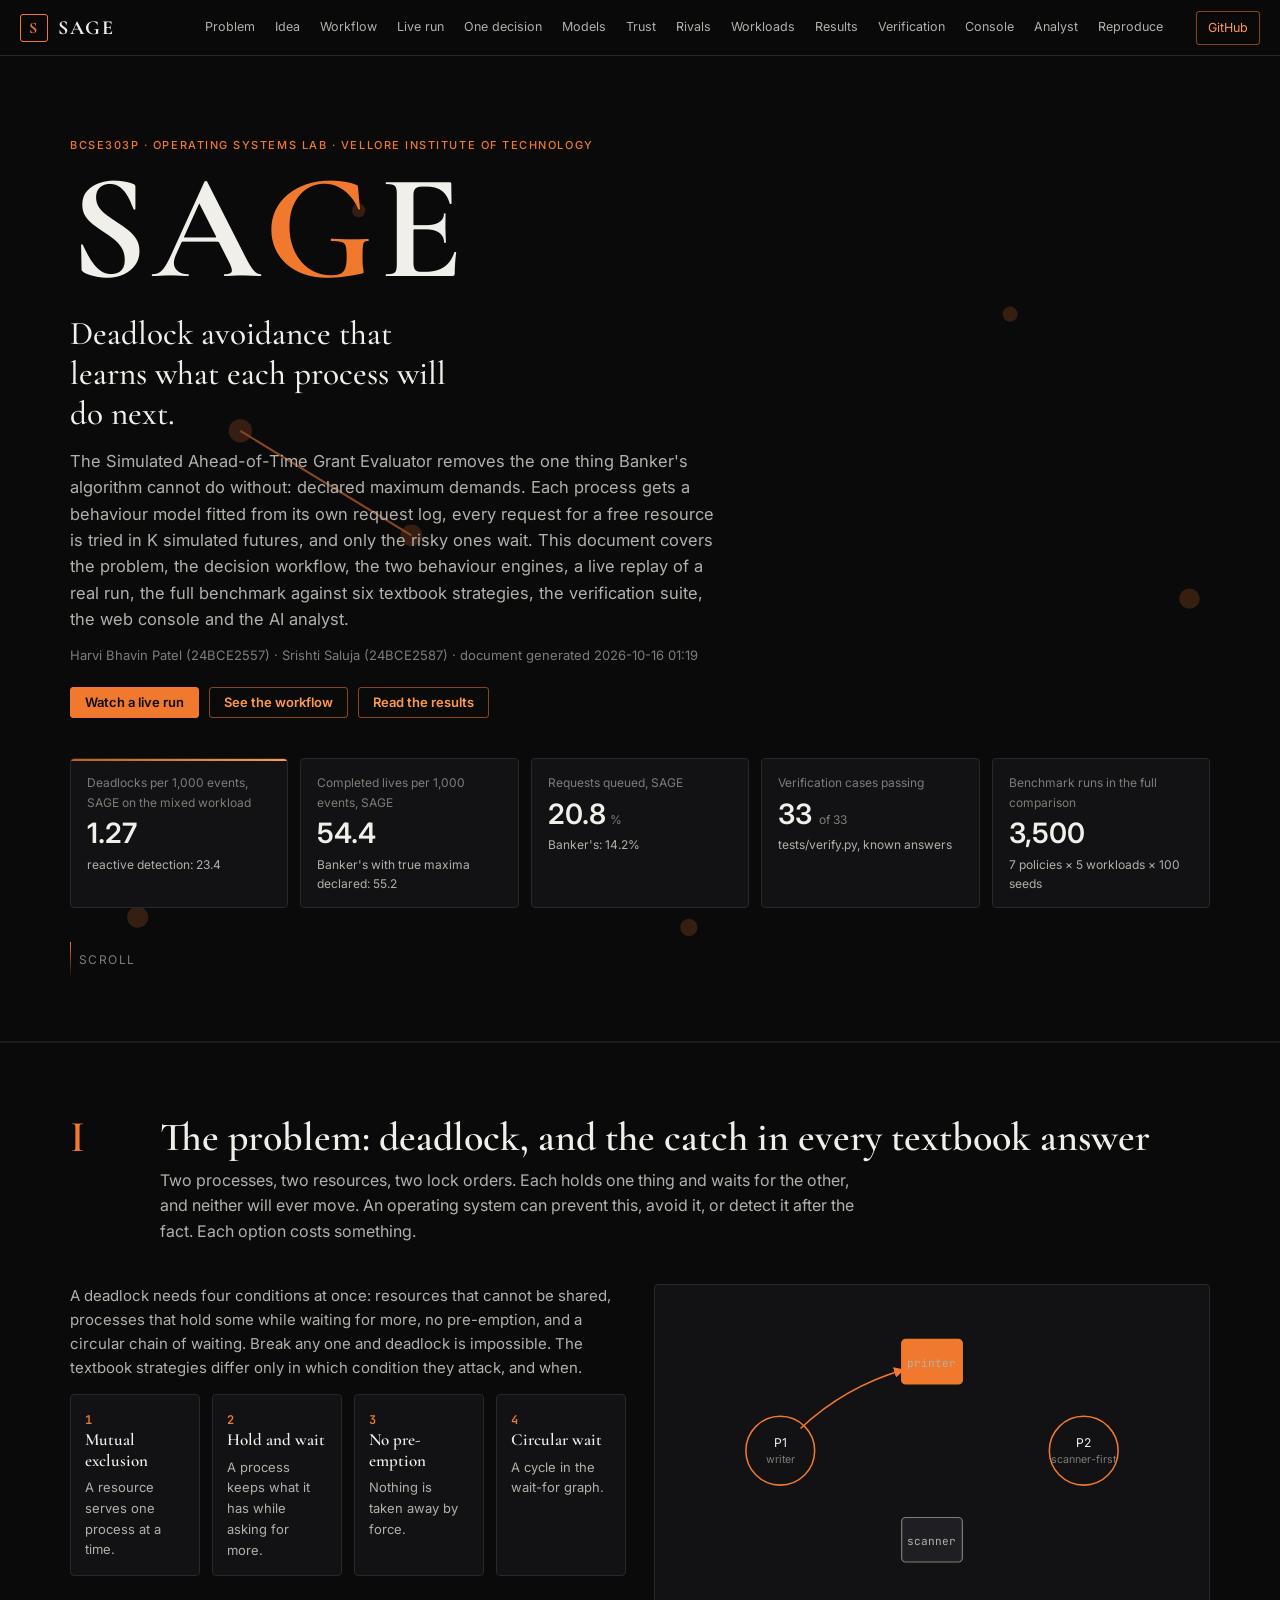
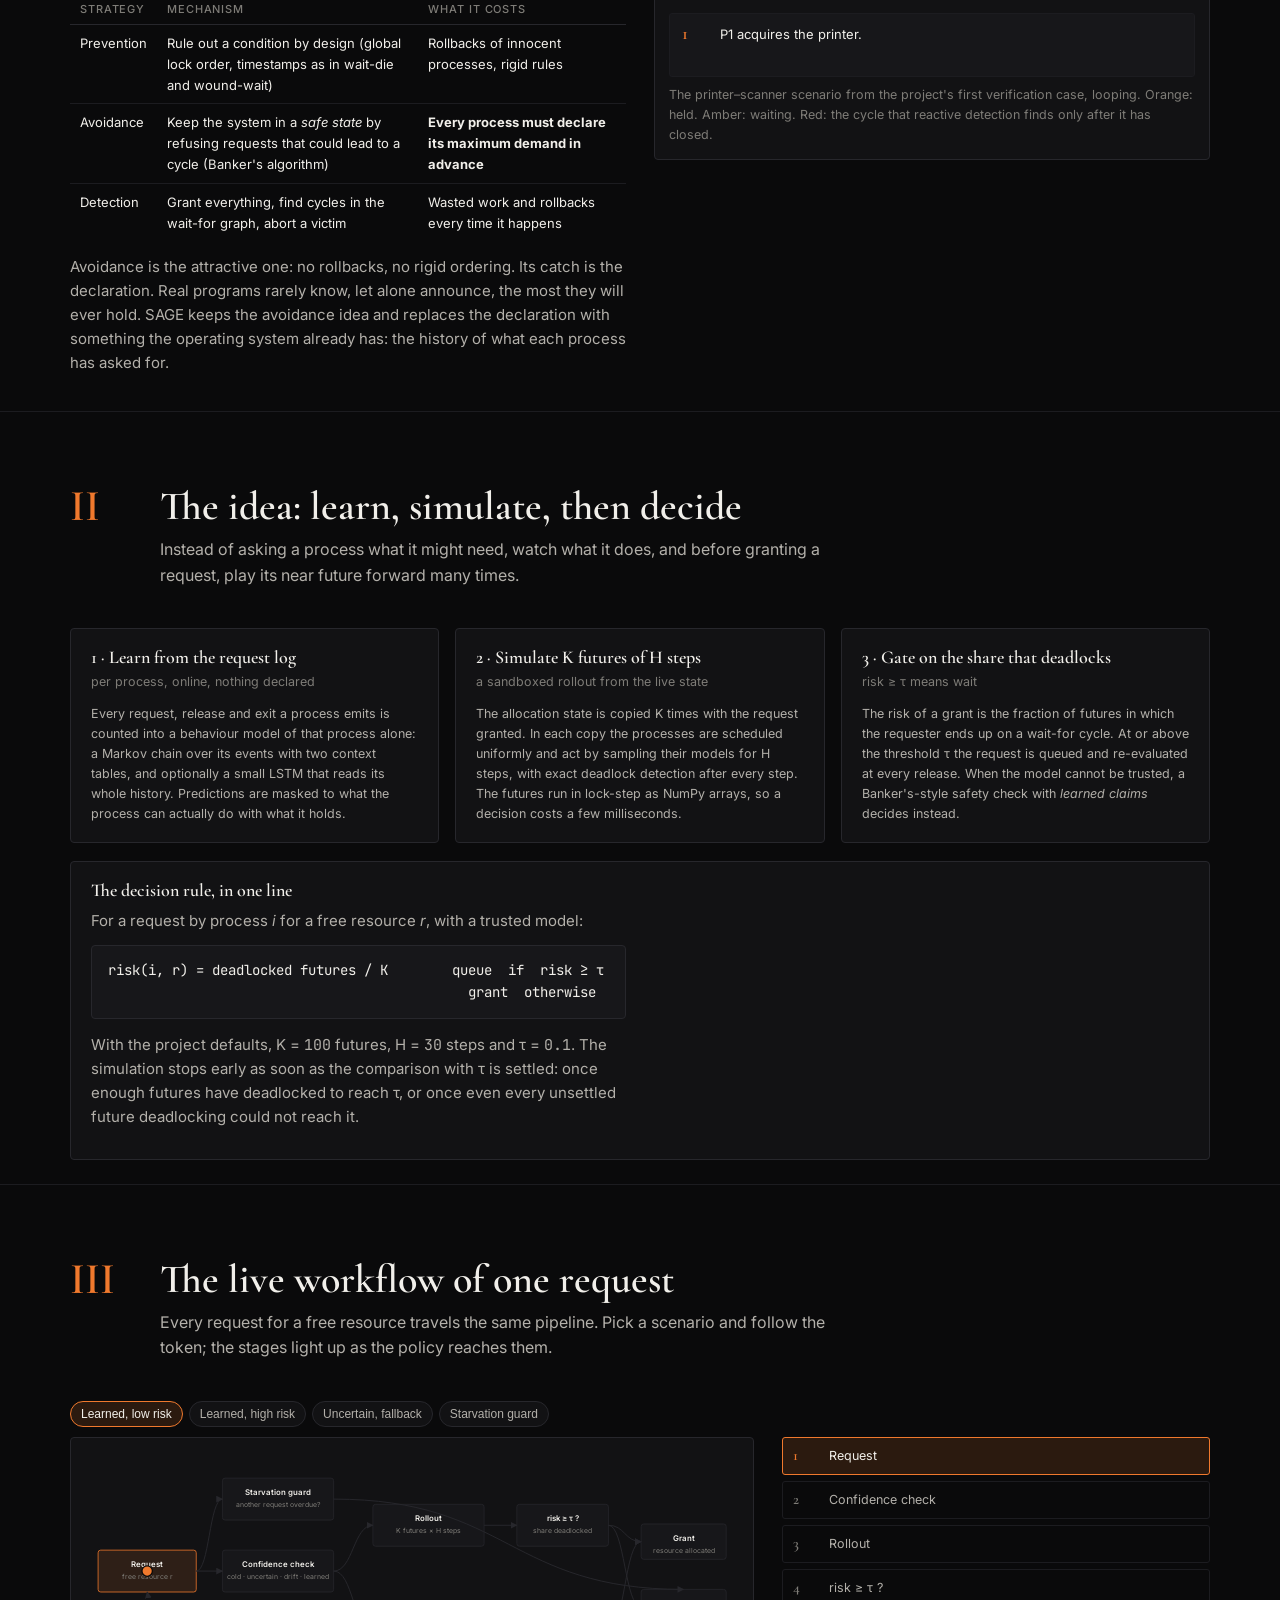
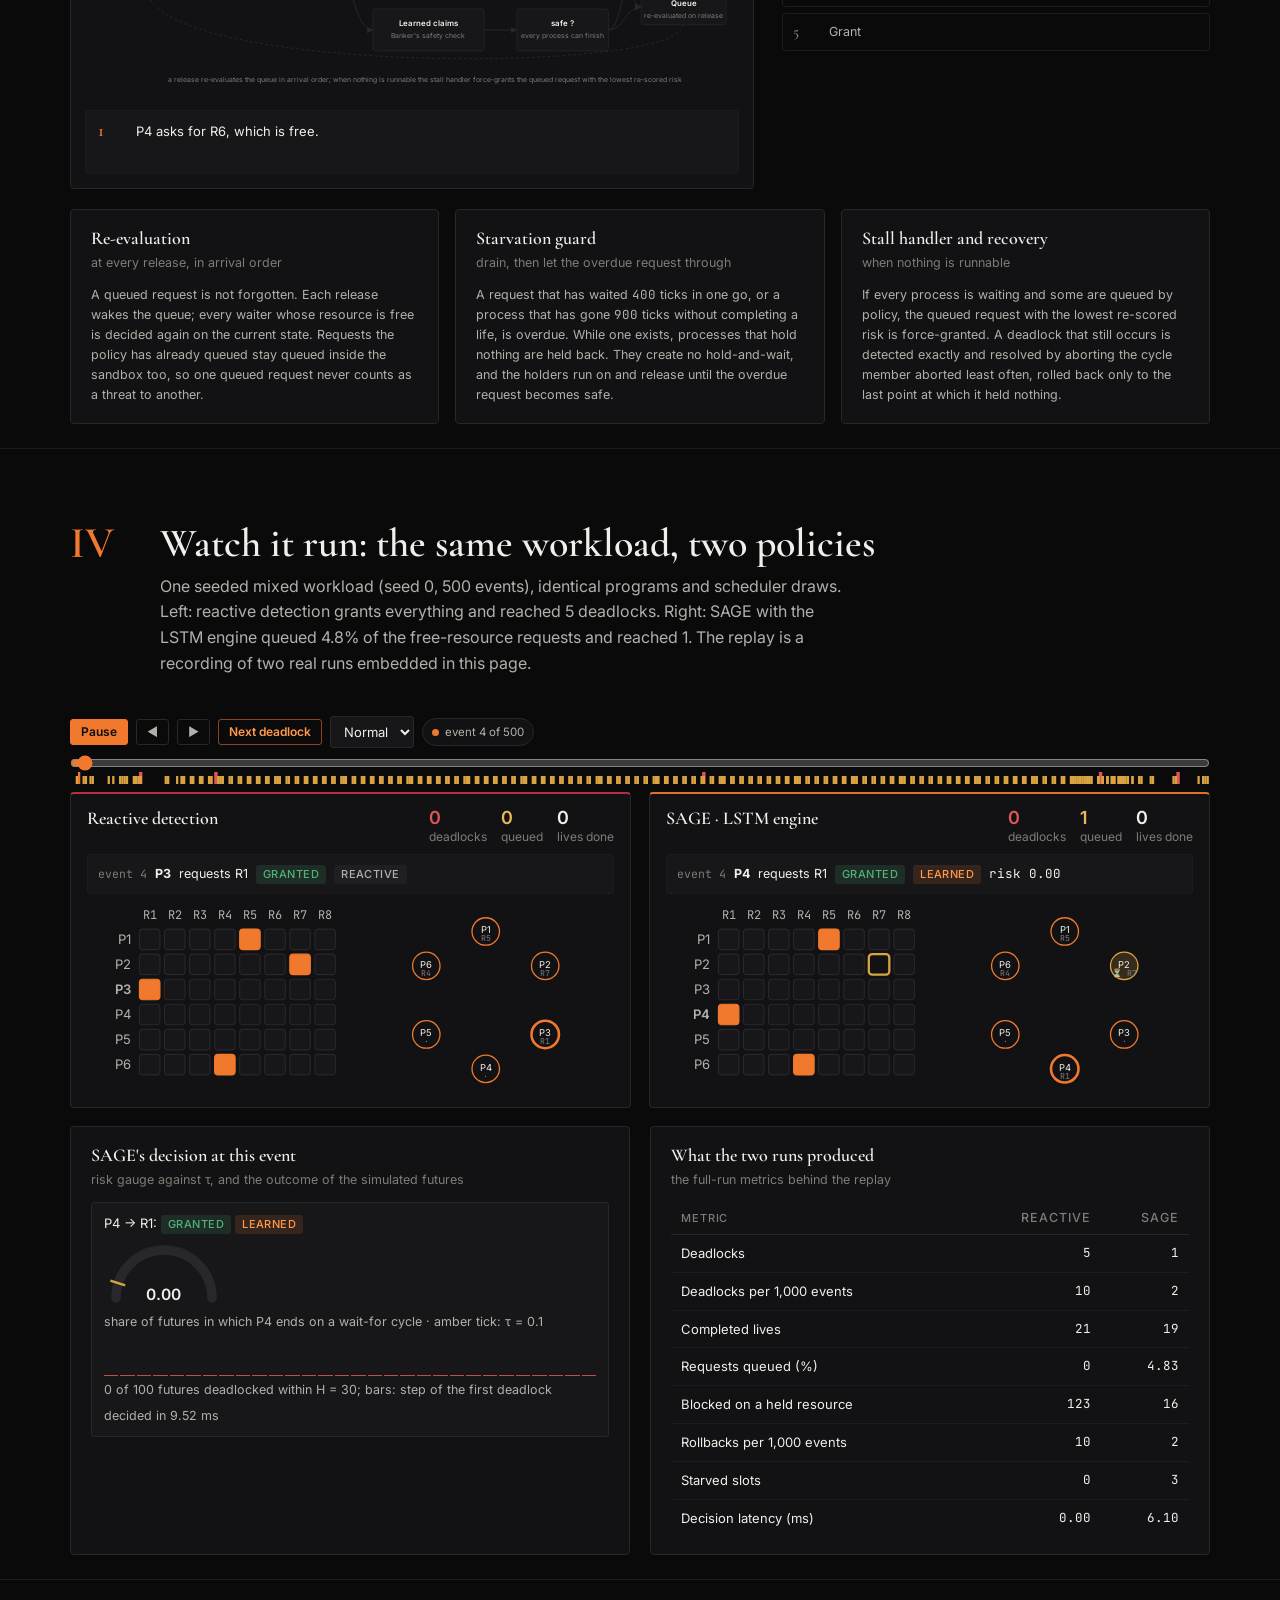
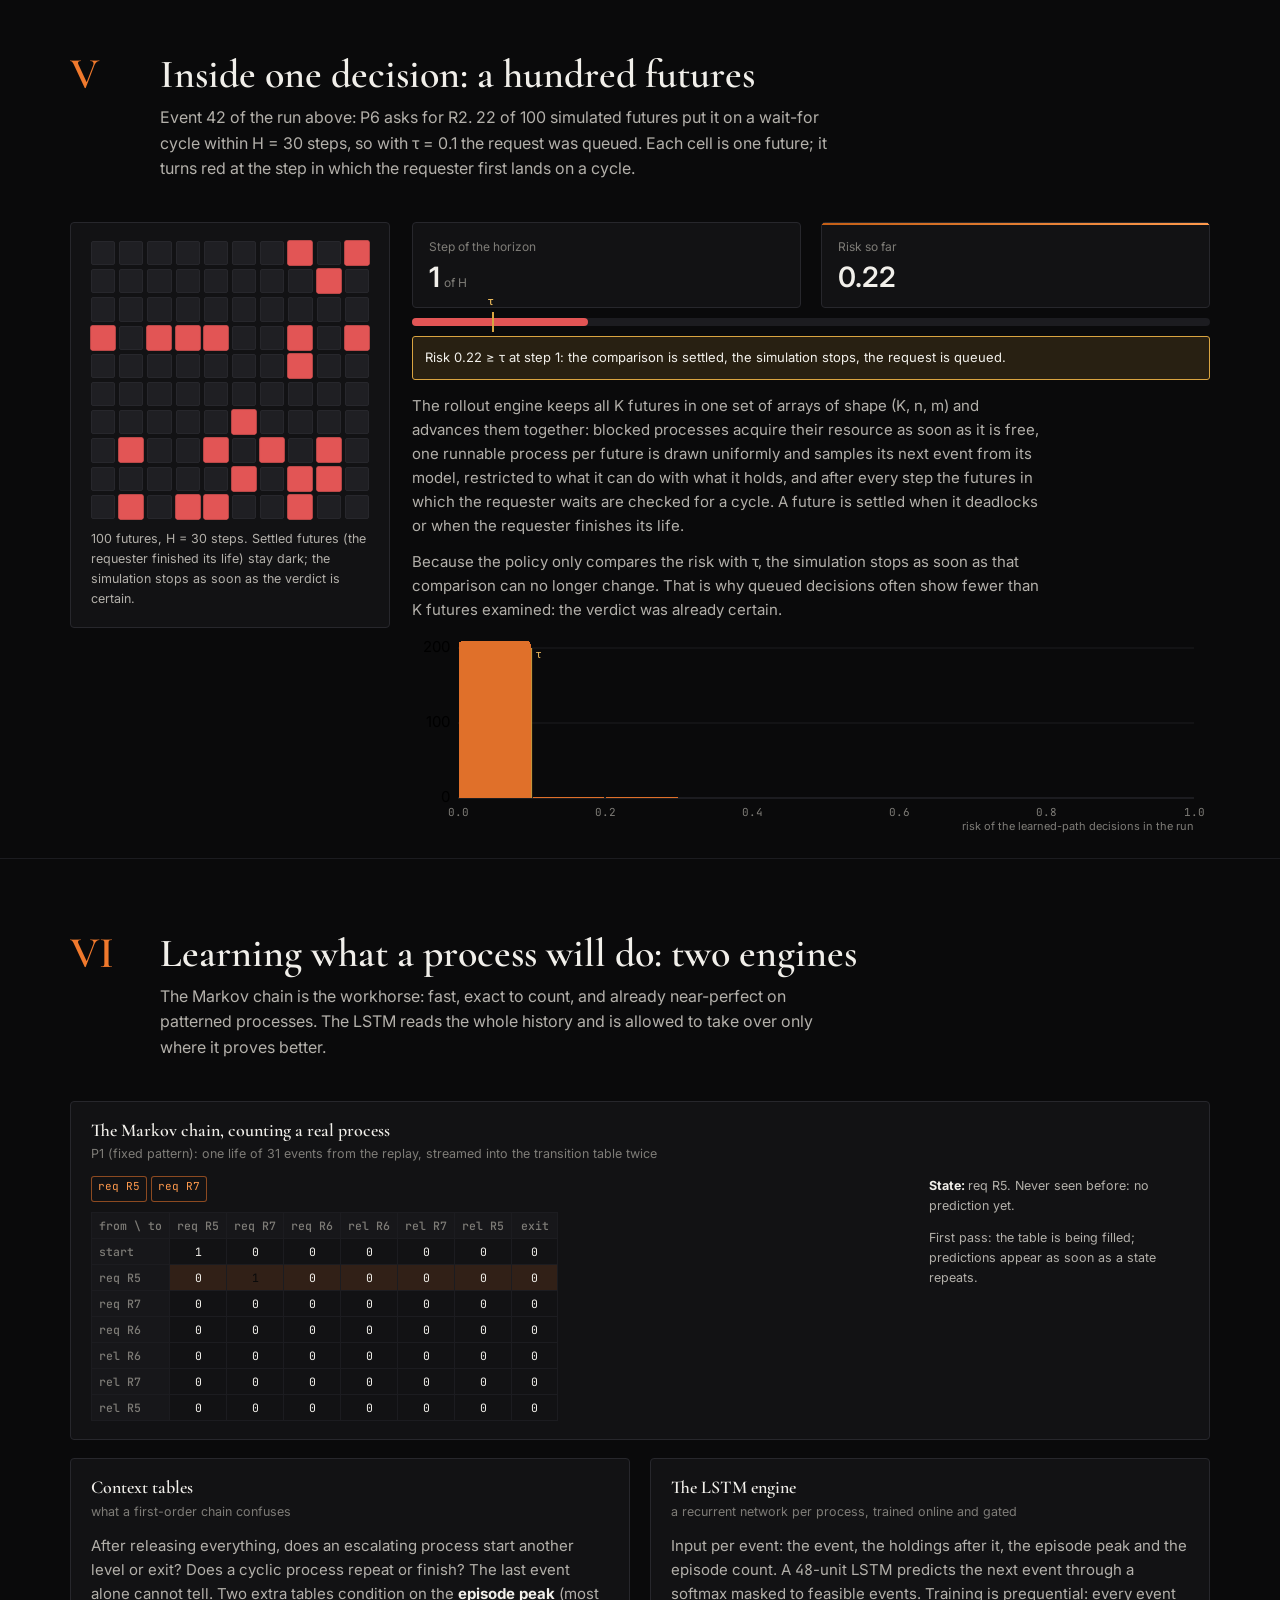
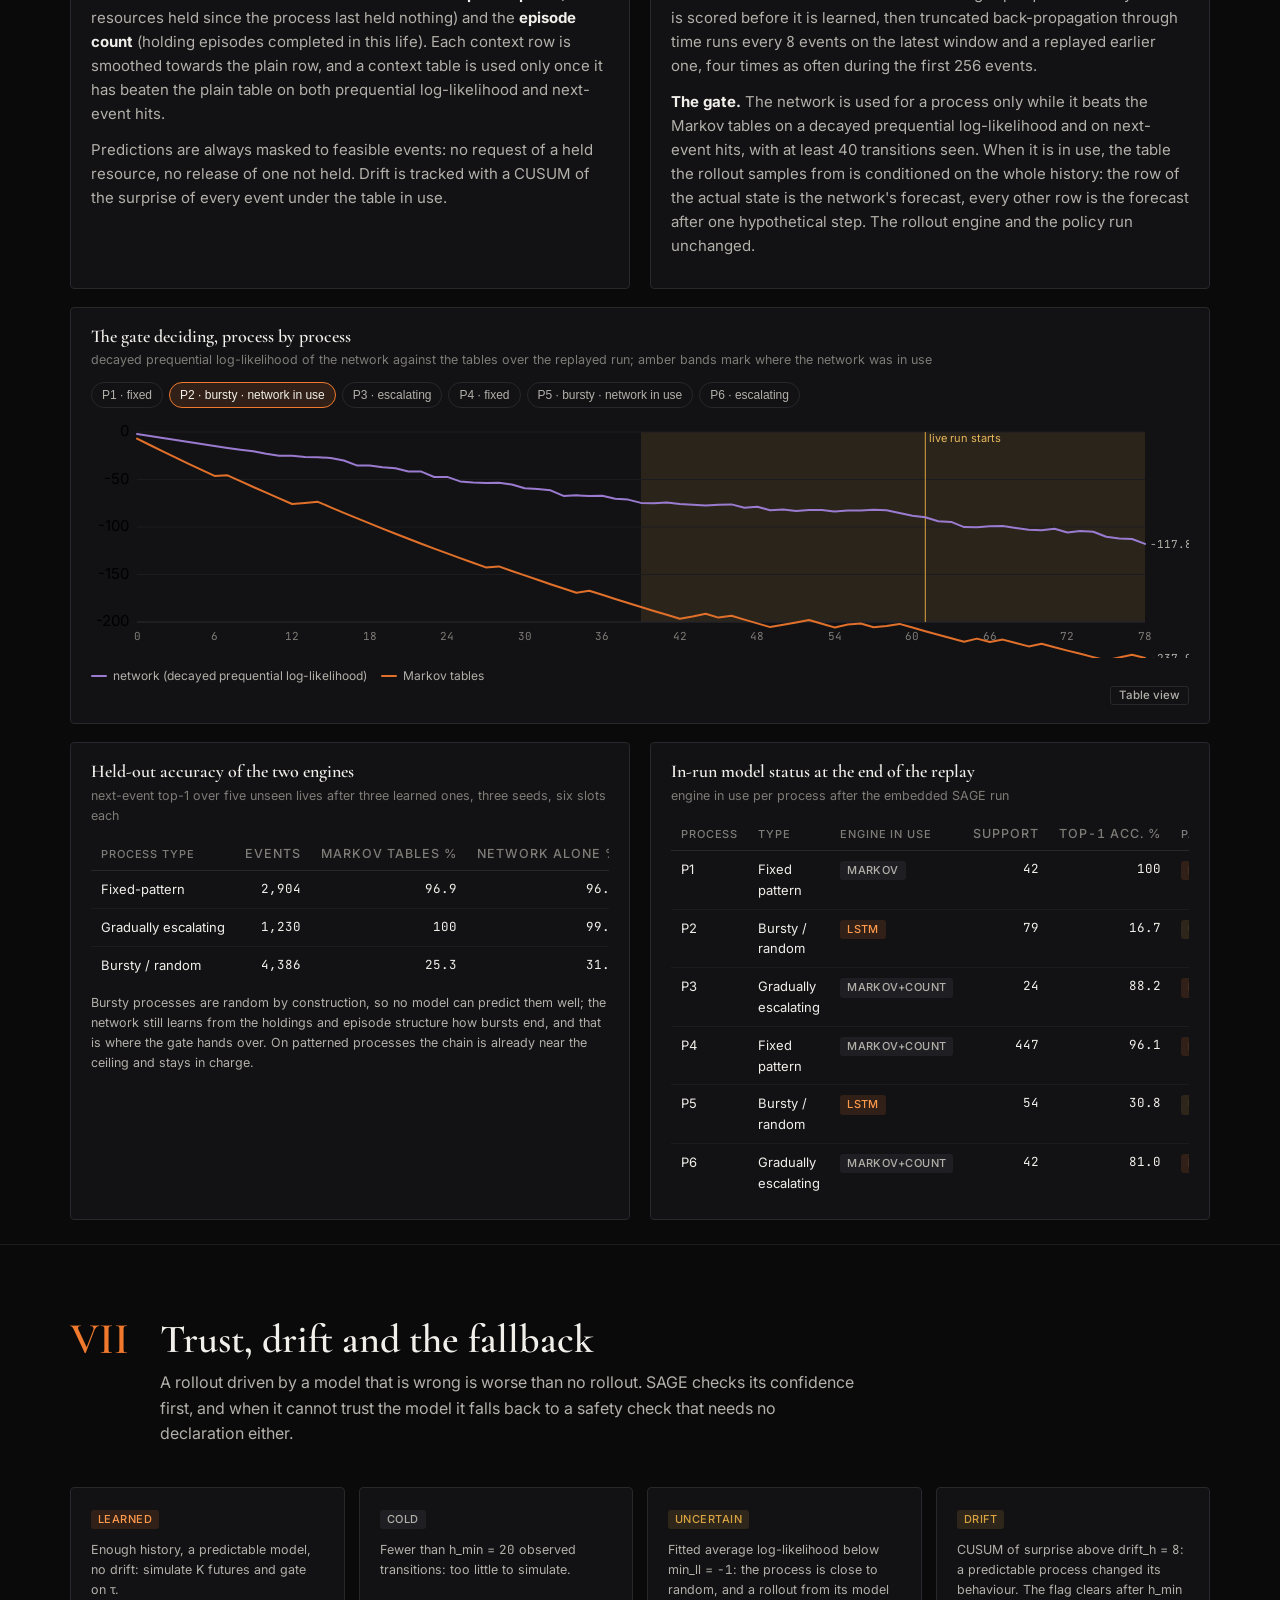
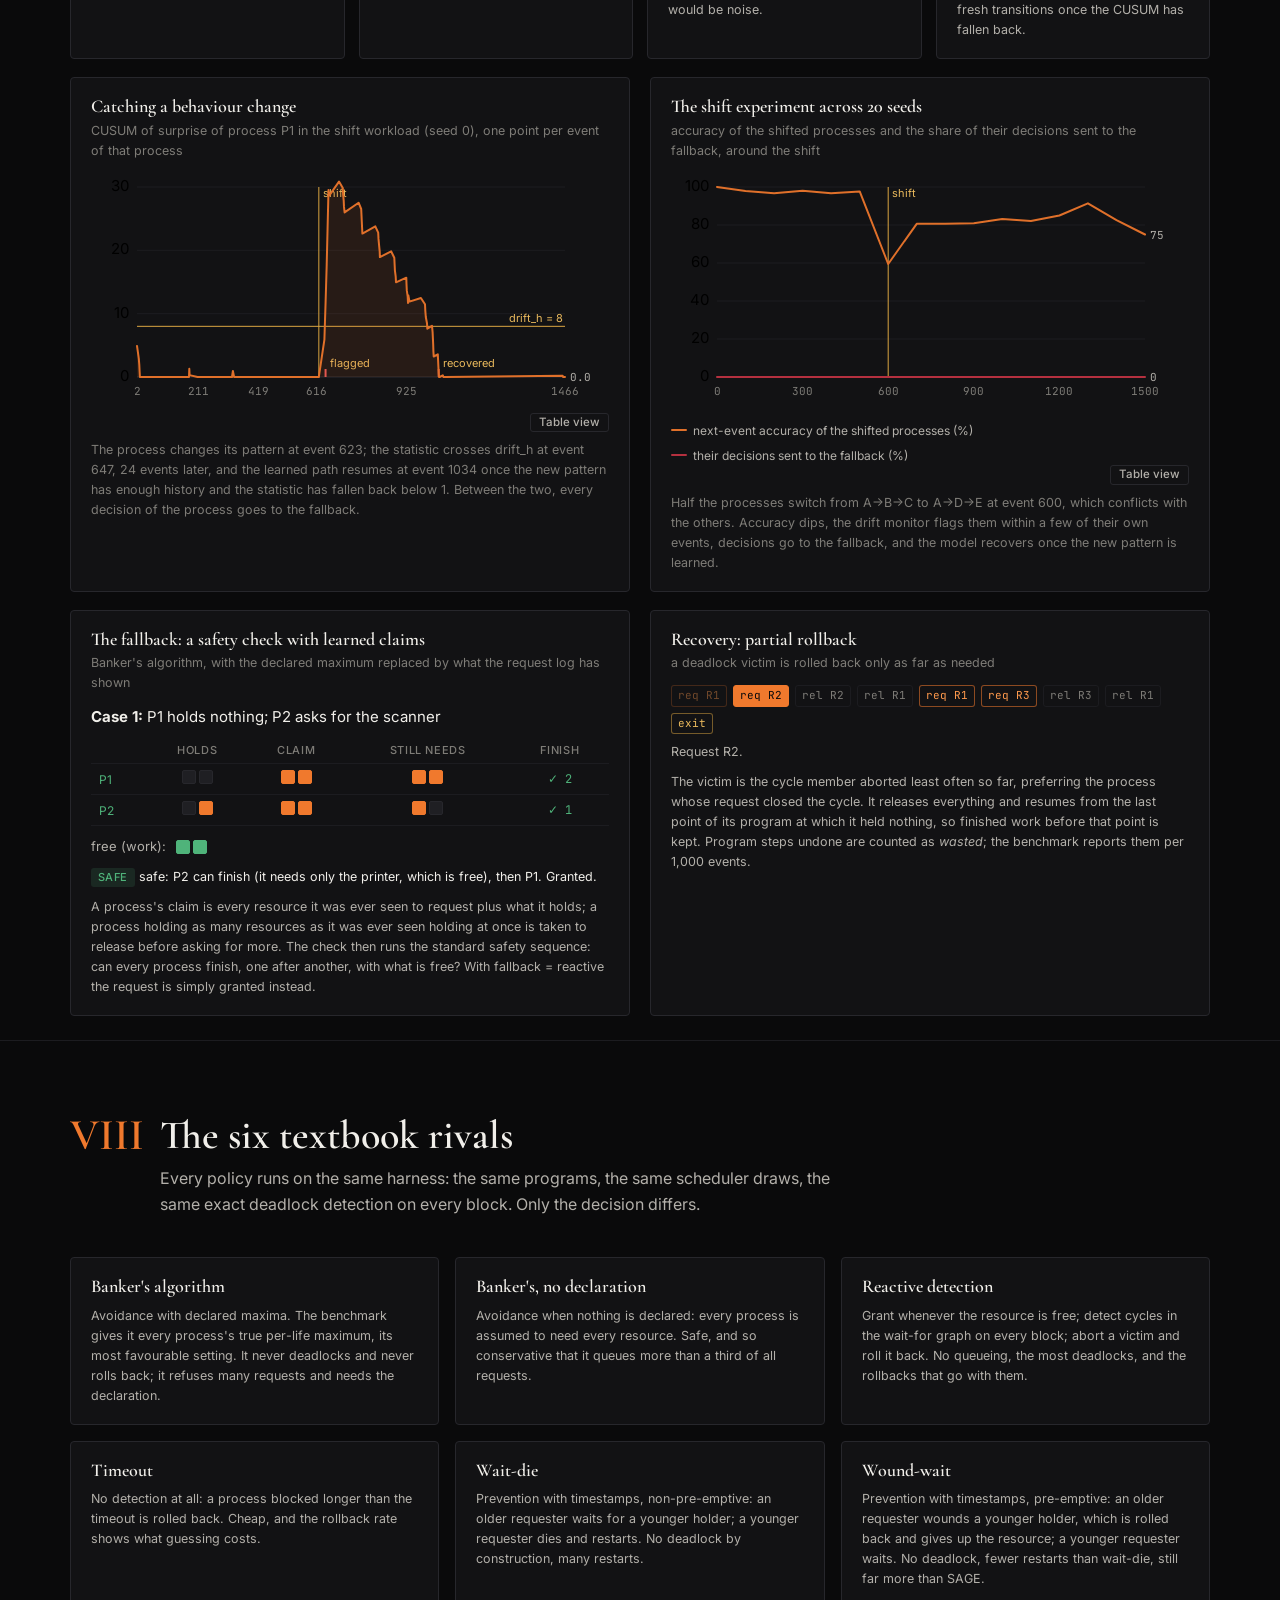
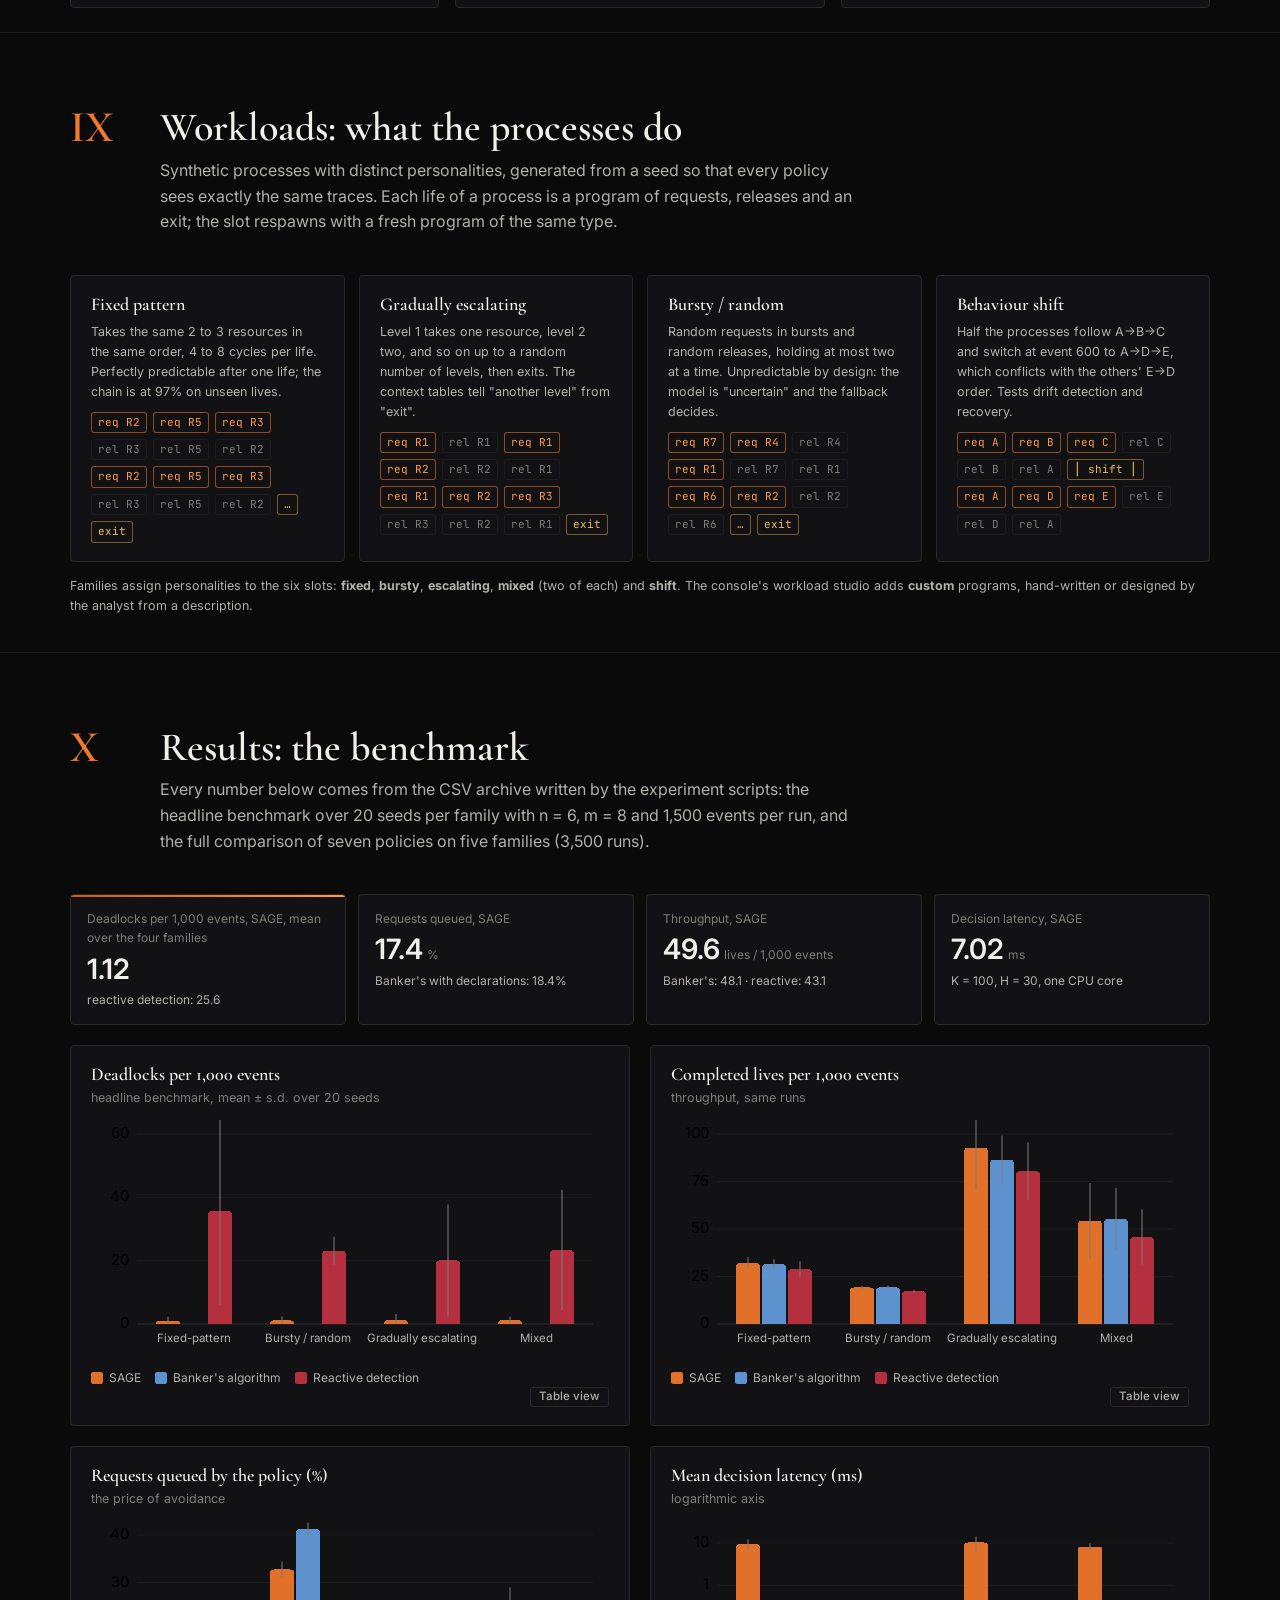
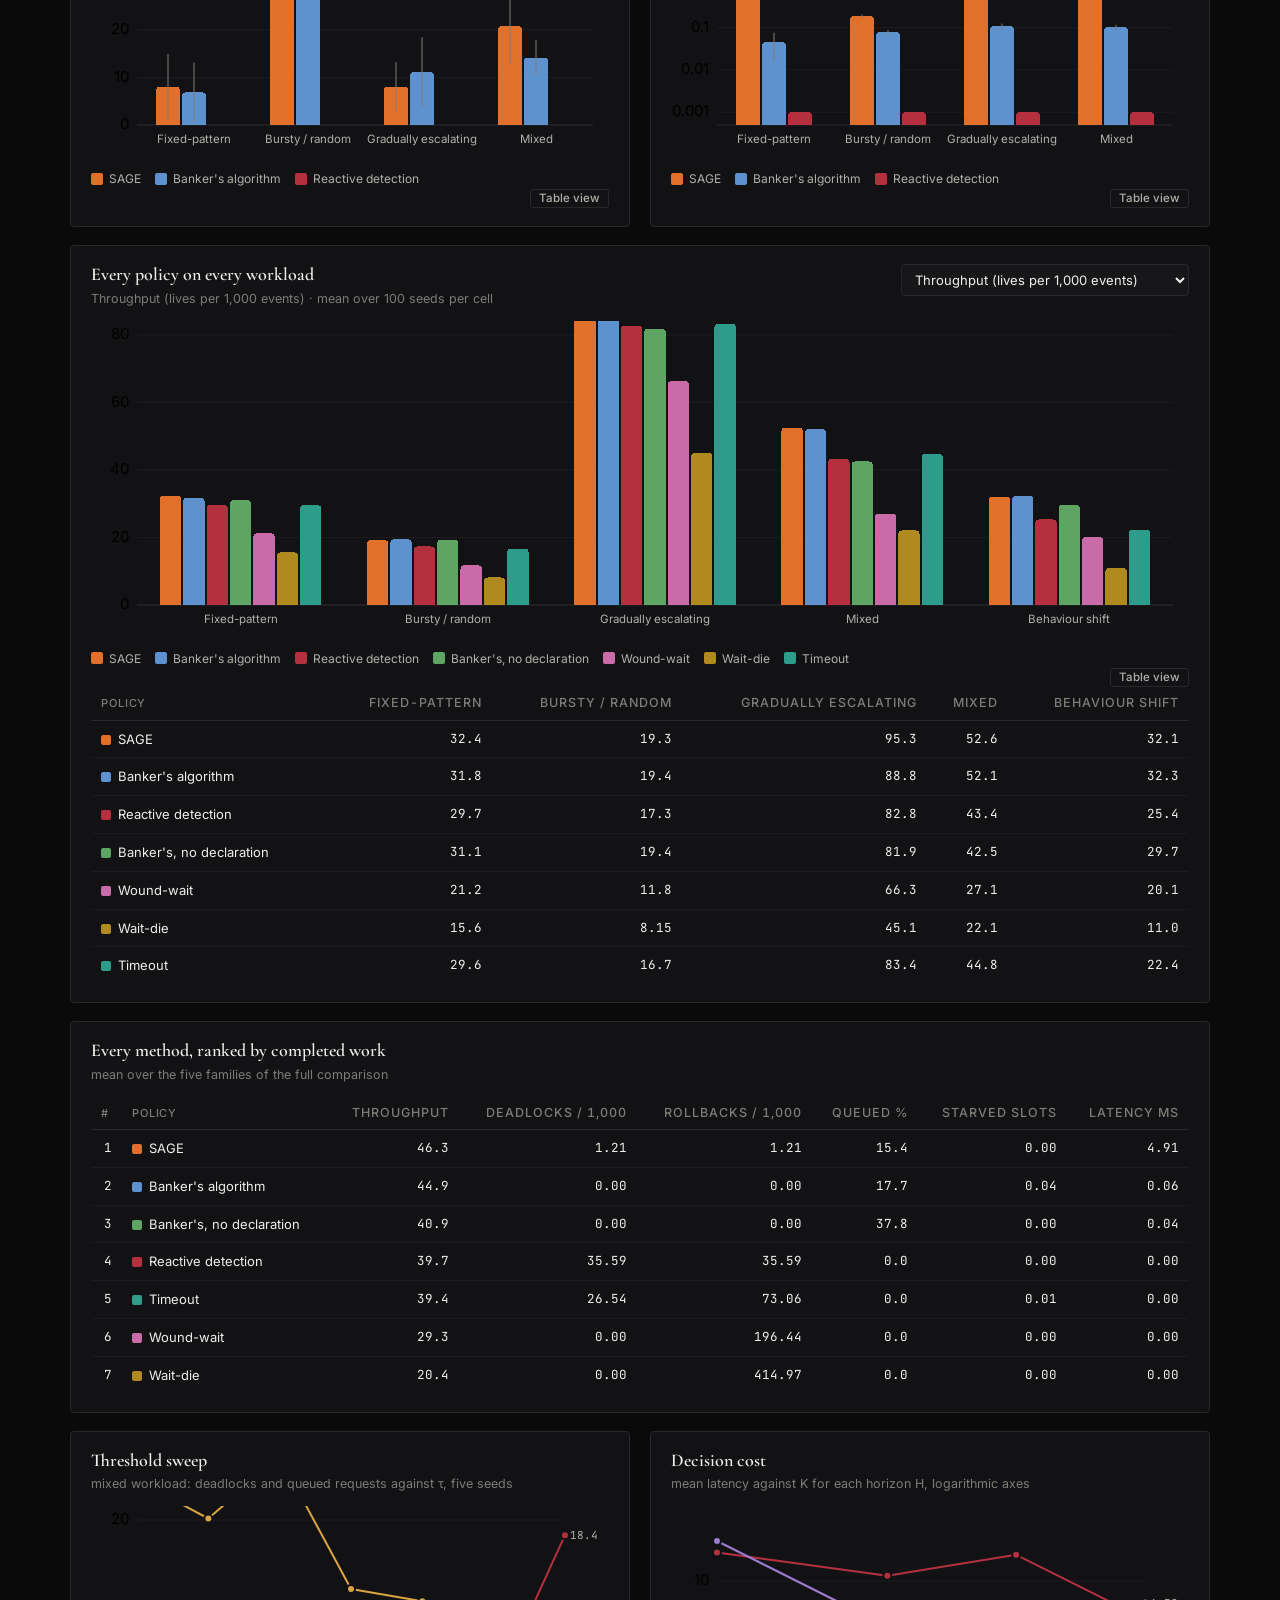
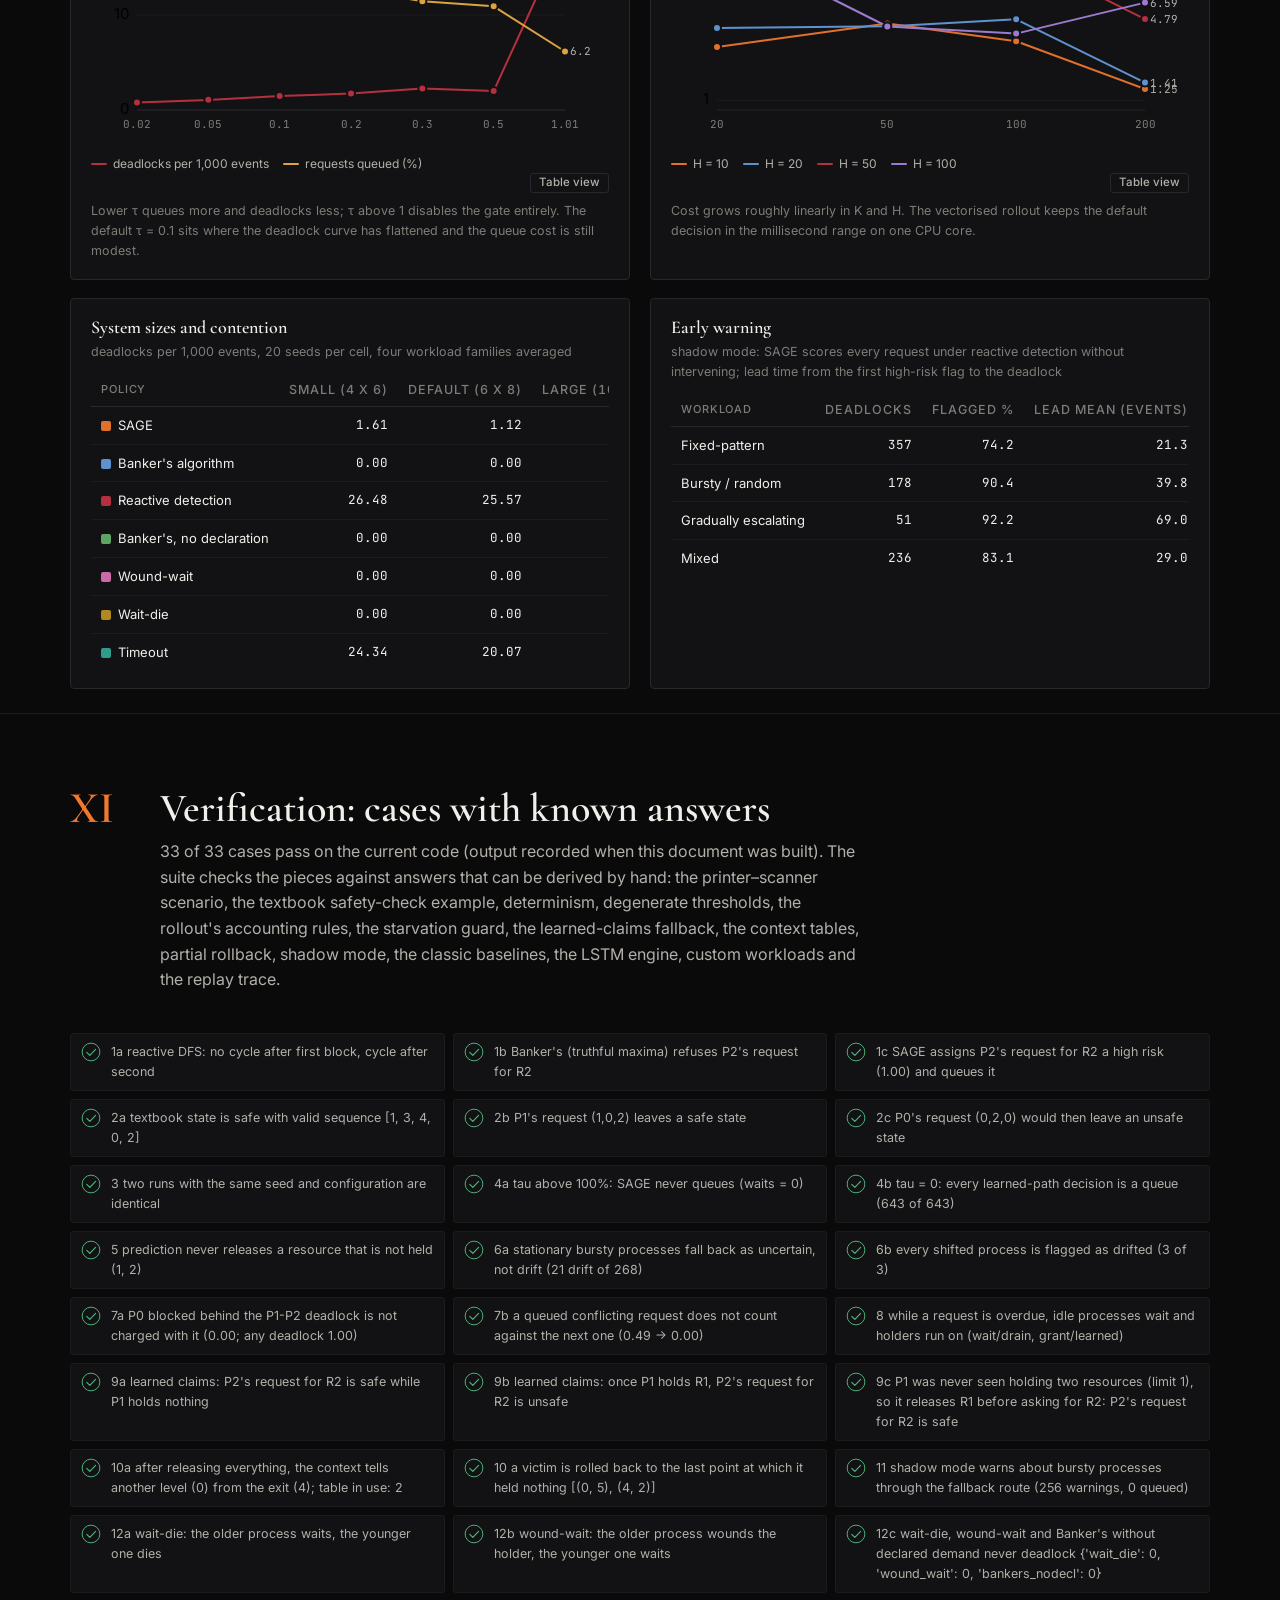
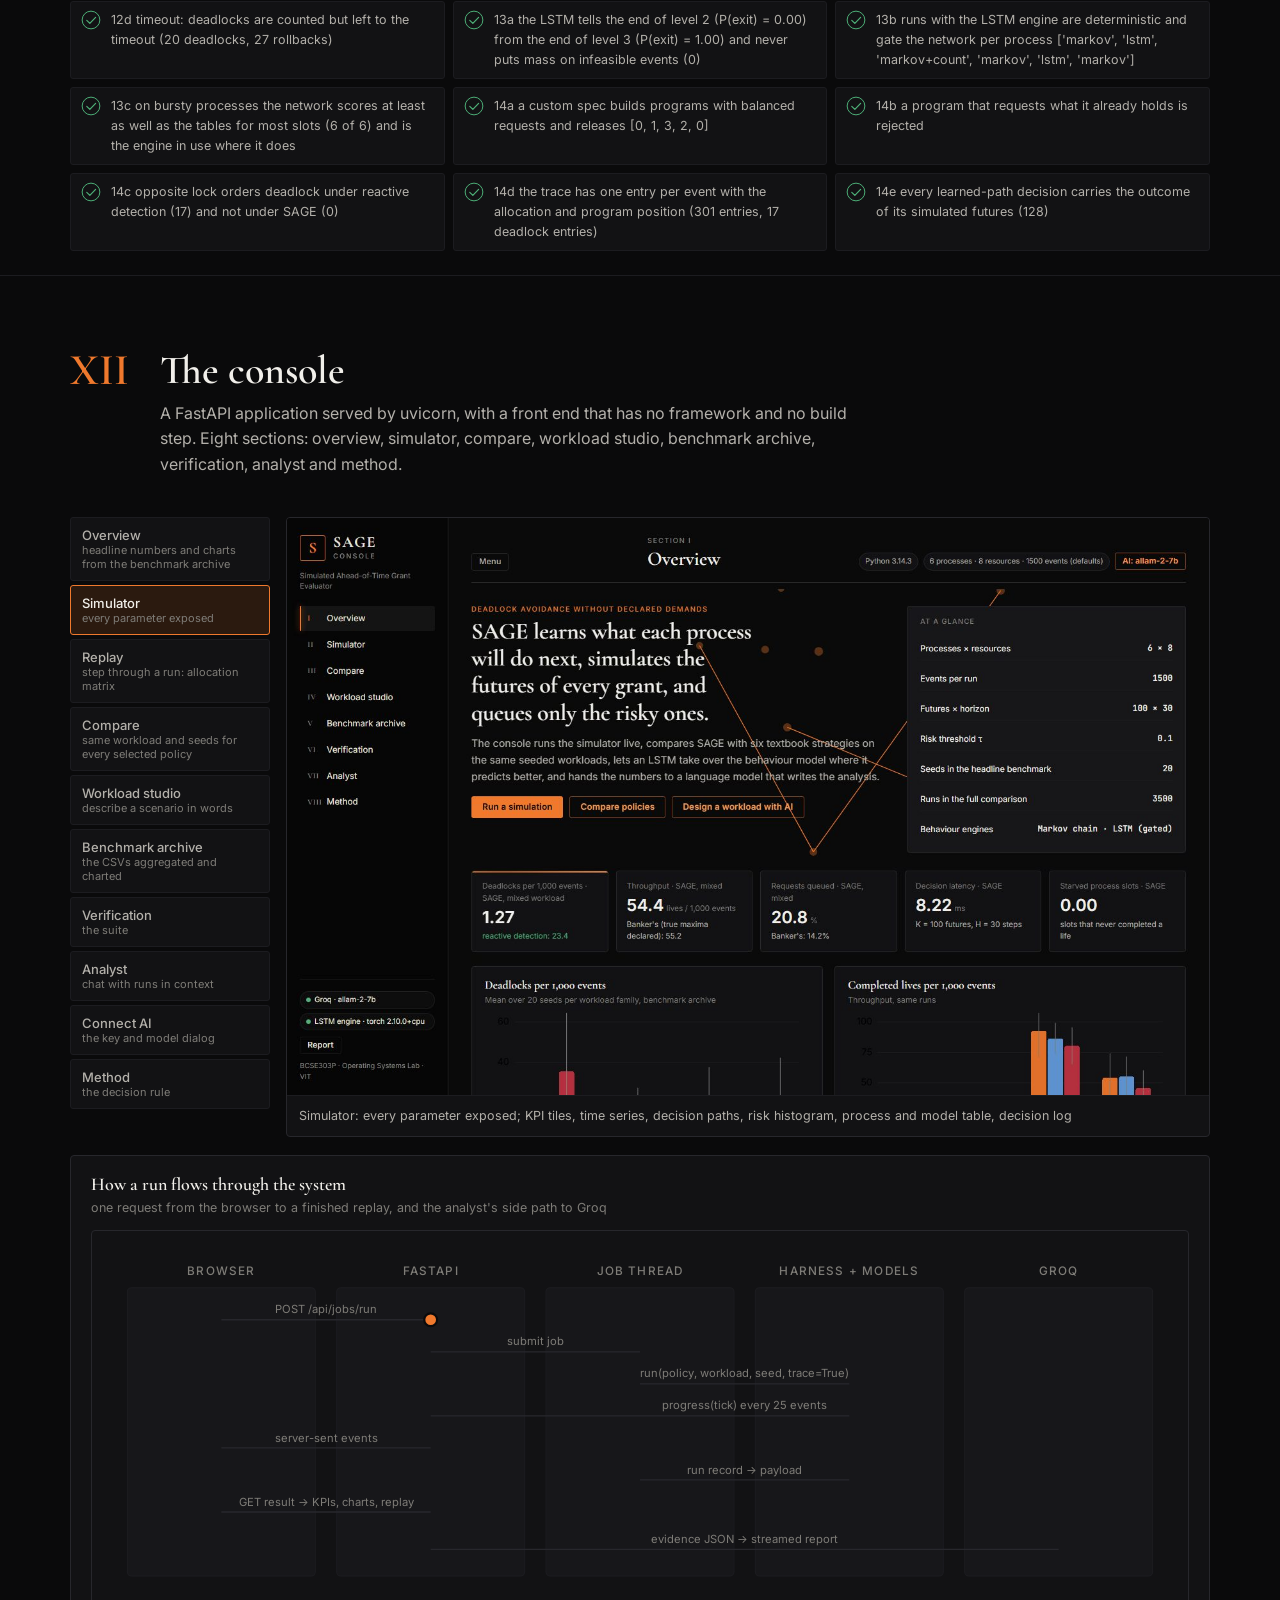
==== docs/index.html @ 8f9e0a34 "Add the animated project document (docs/) and serve it from the console - docs/index.html: standalon" ====
<!doctype html>
<html lang="en">
<head>
<meta charset="utf-8">
<meta name="viewport" content="width=device-width, initial-scale=1, viewport-fit=cover">
<title>SAGE Project Document</title>
<meta name="description" content="Simulated Ahead-of-Time Grant Evaluator: deadlock avoidance that learns what processes will do next. The complete project document with live replays, the decision workflow, the models, the benchmark and the console.">
<meta name="color-scheme" content="dark">
<meta name="theme-color" content="#0A0A0B">
<link rel="preconnect" href="https://fonts.googleapis.com">
<link rel="preconnect" href="https://fonts.gstatic.com" crossorigin>
<link rel="stylesheet" href="https://fonts.googleapis.com/css2?family=Cormorant+Garamond:ital,wght@0,500;0,600;0,700;1,500&family=Inter:wght@400;500;600&family=JetBrains+Mono:wght@400;500&display=swap">
<link rel="icon" href="data:image/svg+xml,%3Csvg xmlns='http://www.w3.org/2000/svg' viewBox='0 0 32 32'%3E%3Crect width='32' height='32' rx='4' fill='%230A0A0B'/%3E%3Crect x='1.5' y='1.5' width='29' height='29' rx='3' fill='none' stroke='%23F0792D' stroke-width='1.5'/%3E%3Ctext x='16' y='22' text-anchor='middle' font-family='Georgia,serif' font-size='18' font-weight='700' fill='%23F0792D'%3ES%3C/text%3E%3C/svg%3E">
<style>
/* Layout: one reading column (max 1180px) under a fixed top bar; wide figures and replays span
   the column, prose stays near 70 characters. Dark only, one orange accent, same tokens as the console. */
:root {
  color-scheme: dark;
  --page: #0A0A0B; --surface: #121214; --surface-2: #17171A; --surface-3: #1F1F23;
  --ink: #F1EFEA; --ink-2: #B3B0AA; --ink-3: #7E7C77; --rule: #27272C; --rule-2: #1C1C20;
  --accent: #F0792D; --accent-2: #FF9A4D; --accent-deep: #C45F16; --accent-wash: rgba(240,121,45,.14);
  --amber: #D9A441; --amber-2: #E8B85C; --amber-wash: rgba(217,164,65,.14);
  --good: #4FB37A; --good-wash: rgba(79,179,122,.14); --warn: #D9A441; --bad: #E25555; --bad-wash: rgba(226,85,85,.14);
  --s-sage: #E0702A; --s-bankers: #5E92CF; --s-reactive: #B5303F; --s-bankers_nodecl: #5EA463;
  --s-wound_wait: #C96BA8; --s-wait_die: #B08A1E; --s-timeout: #2E9C8A; --s-sage_lstm: #9A7BD0; --s-grey: #5C5B58;
  --display: "Cormorant Garamond", Georgia, "Times New Roman", serif;
  --body: "Inter", "Segoe UI", system-ui, -apple-system, sans-serif;
  --mono: "JetBrains Mono", "Cascadia Mono", Consolas, ui-monospace, monospace;
  --ease: cubic-bezier(.22,.61,.36,1); --dur: .6s;
}
* { box-sizing: border-box; }
html { scroll-behavior: smooth; background: var(--page); scroll-padding-top: 72px; }
body { margin: 0; background: var(--page); color: var(--ink); font: 15px/1.6 var(--body); -webkit-font-smoothing: antialiased; }
::selection { background: var(--accent); color: #0A0A0B; }
a { color: var(--accent-2); text-decoration: none; }
a:hover { text-decoration: underline; }
h1, h2, h3, h4 { margin: 0; font-family: var(--display); font-weight: 600; line-height: 1.12; text-wrap: balance; }
p { margin: 0 0 12px; }
code { font: 12.5px/1.4 var(--mono); background: var(--surface-3); padding: 1px 5px; border-radius: 3px; }
pre { font: 12.5px/1.55 var(--mono); background: var(--surface-2); border: 1px solid var(--rule); border-radius: 4px; padding: 14px 16px; overflow-x: auto; margin: 0 0 14px; }
[hidden] { display: none !important; }
.mono { font-family: var(--mono); font-variant-numeric: tabular-nums; }
.muted { color: var(--ink-2); }
.small { font-size: 12.5px; }
.eyebrow { font: 500 11px/1 var(--body); letter-spacing: .14em; text-transform: uppercase; color: var(--accent); margin: 0 0 10px; }
.label { font: 500 11px/1 var(--body); letter-spacing: .1em; text-transform: uppercase; color: var(--ink-3); margin: 0 0 8px; }
.prose { max-width: 70ch; }
.prose p { color: var(--ink-2); }
.prose strong { color: var(--ink); }
.prose ul, .prose ol { margin: 0 0 12px; padding-left: 22px; color: var(--ink-2); }
.prose li { margin-bottom: 5px; }
.prose h1, .prose h2, .prose h3, .prose h4 { margin: 18px 0 8px; }
.prose h2 { font-size: 24px; } .prose h3 { font-size: 20px; } .prose h4 { font-size: 16px; }
.prose table { border-collapse: collapse; font-size: 13px; margin: 8px 0 14px; }
.prose th, .prose td { border-bottom: 1px solid var(--rule-2); padding: 6px 10px; text-align: left; vertical-align: top; }
.prose th { font-size: 11px; letter-spacing: .06em; text-transform: uppercase; color: var(--ink-3); }
.prose blockquote { margin: 0 0 12px; padding: 4px 14px; border-left: 2px solid var(--accent); color: var(--ink-2); }
.prose hr { border: 0; border-top: 1px solid var(--rule); margin: 16px 0; }

/* top bar */
.progress { position: fixed; top: 0; left: 0; height: 2px; width: 0; background: var(--accent); z-index: 60; transition: width .1s linear; }
.top { position: fixed; top: env(safe-area-inset-top, 0px); left: 0; right: 0; height: 56px; z-index: 50; background: rgba(10,10,11,.86); backdrop-filter: blur(10px); border-bottom: 1px solid var(--rule); display: flex; align-items: center; gap: 18px; padding-left: max(20px, env(safe-area-inset-left, 0px)); padding-right: max(20px, env(safe-area-inset-right, 0px)); }
.top .brand { display: flex; align-items: center; gap: 10px; color: var(--ink); font: 700 20px/1 var(--display); letter-spacing: .08em; flex: none; }
.top .brand i { width: 28px; height: 28px; border: 1px solid var(--accent); border-radius: 3px; display: grid; place-items: center; font: 700 16px/1 var(--display); color: var(--accent); font-style: normal; }
.top nav { display: flex; gap: 2px; overflow-x: auto; scrollbar-width: none; margin-left: auto; min-width: 0; flex: 1 1 auto; justify-content: flex-end; }
.top nav a:first-child { margin-left: auto; }
.top nav::-webkit-scrollbar { display: none; }
.top nav a { white-space: nowrap; padding: 6px 9px; border-radius: 3px; font-size: 12.5px; color: var(--ink-2); border-bottom: 2px solid transparent; transition: color .2s, border-color .2s; }
.top nav a:hover { color: var(--ink); text-decoration: none; }
.top nav a.on { color: var(--accent-2); border-bottom-color: var(--accent); }
.top .gh { margin-left: 6px; padding: 6px 11px; border: 1px solid rgba(240,121,45,.55); border-radius: 3px; font-size: 12.5px; color: var(--accent-2); white-space: nowrap; }

/* page */
main { padding-top: 56px; }
.wrap { max-width: 1180px; margin: 0 auto; padding-left: max(20px, env(safe-area-inset-left, 0px)); padding-right: max(20px, env(safe-area-inset-right, 0px)); }
.sec { padding-block: 72px 24px; border-top: 1px solid var(--rule-2); }
.sec-head { display: grid; grid-template-columns: 72px minmax(0,1fr); gap: 18px; align-items: start; margin-bottom: 28px; }
.sec-head .num { font: 600 44px/1 var(--display); color: var(--accent); }
.sec-head h2 { font-size: clamp(28px, 3.2vw, 40px); margin-bottom: 8px; }
.sec-head .lede { font-size: 16px; color: var(--ink-2); max-width: 70ch; }
.grid-2 { display: grid; grid-template-columns: repeat(2, minmax(0,1fr)); gap: 20px; }
.grid-3 { display: grid; grid-template-columns: repeat(3, minmax(0,1fr)); gap: 16px; }
.grid-4 { display: grid; grid-template-columns: repeat(4, minmax(0,1fr)); gap: 14px; }
.split { display: grid; grid-template-columns: minmax(0, 1fr) minmax(0, 1fr); gap: 28px; align-items: start; }
.split > *, .grid-2 > *, .grid-3 > *, .grid-4 > *, .twin > *, .cascade > *, .mk > *, .gallery > *, .hero-stats > *, .conds > *, .vcases > * { min-width: 0; }
.card { background: var(--surface); border: 1px solid var(--rule); border-radius: 4px; padding: 18px 20px; min-width: 0; transition: border-color .3s; }
.card:hover { border-color: #33333A; }
.card-title { display: block; font: 600 18px/1.2 var(--display); color: var(--ink); }
.card-sub { display: block; font-size: 12.5px; color: var(--ink-3); margin: 3px 0 12px; }
.chart { min-height: 240px; position: relative; }
.chart-tall { min-height: 320px; }
.fig { margin: 0; }
.fig figcaption { font-size: 12.5px; color: var(--ink-3); margin-top: 8px; }
.table-wrap { overflow-x: auto; }
table.tbl { width: 100%; border-collapse: collapse; font-size: 13px; }
.tbl th { text-align: left; font: 500 11px/1.3 var(--body); letter-spacing: .08em; text-transform: uppercase; color: var(--ink-3); padding: 8px 10px; border-bottom: 1px solid var(--rule); white-space: nowrap; }
.tbl td { padding: 8px 10px; border-bottom: 1px solid var(--rule-2); vertical-align: top; }
.tbl tr:last-child td { border-bottom: 0; }
.tbl td:first-child, .tbl th:first-child { white-space: nowrap; }
.tbl td.num, .tbl th.num { text-align: right; font-family: var(--mono); font-variant-numeric: tabular-nums; font-size: 12.5px; }
.tbl th.num { font-family: var(--body); }
.tbl tr.row-in { animation: fadeIn .45s both; animation-delay: calc(var(--i, 0) * 22ms); }
.tbl .sw { display: inline-block; width: 10px; height: 10px; border-radius: 2px; margin-right: 7px; vertical-align: -1px; }
.tbl .sd { color: var(--ink-3); font-size: 11px; }
.tbl .bar { display: inline-block; height: 6px; border-radius: 3px; background: var(--accent); vertical-align: middle; margin-right: 6px; transition: width .9s var(--ease); }
.badge { display: inline-block; padding: 2px 7px; border-radius: 3px; font: 500 11px/1.4 var(--body); letter-spacing: .04em; text-transform: uppercase; }
.badge.good { color: var(--good); background: var(--good-wash); }
.badge.warn { color: var(--warn); background: var(--amber-wash); }
.badge.bad { color: var(--bad); background: var(--bad-wash); }
.badge.info { color: var(--accent-2); background: var(--accent-wash); }
.badge.plain { color: var(--ink-2); background: var(--surface-3); }
.btn { display: inline-flex; align-items: center; justify-content: center; gap: 6px; padding: 8px 14px; border-radius: 3px; border: 1px solid var(--accent); background: var(--accent); color: #0A0A0B; font: 600 13px/1 var(--body); cursor: pointer; transition: background .2s, transform .15s var(--ease), box-shadow .2s; }
.btn:hover { background: var(--accent-2); transform: translateY(-1px); box-shadow: 0 6px 18px rgba(240,121,45,.25); text-decoration: none; }
.btn:active { transform: scale(.97); }
.btn-outline { background: transparent; color: var(--accent-2); border-color: rgba(240,121,45,.55); }
.btn-outline:hover { background: var(--accent-wash); box-shadow: none; }
.btn-ghost { background: transparent; color: var(--ink-2); border-color: var(--rule); font-weight: 500; }
.btn-ghost:hover { background: var(--surface-3); color: var(--ink); box-shadow: none; }
.btn-sm { padding: 6px 10px; font-size: 12px; }
.btn:focus-visible, .chip:focus-visible, select:focus-visible, input:focus-visible { outline: 2px solid var(--accent-2); outline-offset: 2px; }
.chips { display: flex; flex-wrap: wrap; gap: 6px; }
.chip { padding: 5px 10px; border: 1px solid var(--rule); border-radius: 999px; background: var(--surface); font-size: 12px; color: var(--ink-2); cursor: pointer; transition: transform .2s var(--ease), border-color .2s, color .2s, background .2s; }
.chip:hover, .chip.on { border-color: var(--accent); color: var(--ink); background: var(--accent-wash); }
.select { font: 13px var(--body); color: var(--ink); background: var(--surface-2); border: 1px solid var(--rule); border-radius: 3px; padding: 6px 9px; }
input[type=range] { accent-color: var(--accent); width: 100%; }
.op { font: 11px/1.4 var(--mono); padding: 2px 6px; border-radius: 3px; background: var(--surface); border: 1px solid var(--rule-2); color: var(--ink-2); display: inline-block; }
.op.req { border-color: rgba(240,121,45,.55); color: var(--accent-2); }
.op.rel { color: var(--ink-3); }
.op.exit { color: var(--amber-2); border-color: rgba(217,164,65,.5); }
.op.pc { background: var(--accent); color: #0A0A0B; border-color: var(--accent); }
.op.done { opacity: .4; }
.kpi { background: var(--surface); border: 1px solid var(--rule); border-radius: 4px; padding: 14px 16px; position: relative; overflow: hidden; transition: transform .3s var(--ease), border-color .3s; }
.kpi:hover { transform: translateY(-3px); border-color: var(--accent); }
.kpi .k-label { font-size: 12px; color: var(--ink-3); margin: 0 0 6px; }
.kpi .k-value { font: 600 28px/1.1 var(--body); color: var(--ink); margin: 0; }
.kpi .k-unit { font-size: 12px; color: var(--ink-3); font-weight: 400; margin-left: 4px; }
.kpi .k-note { font-size: 12px; margin: 6px 0 0; color: var(--ink-2); }
.kpi.accent::before { content: ''; position: absolute; top: 0; left: 0; right: 0; height: 2px; background: linear-gradient(90deg, var(--accent-deep), var(--accent-2), var(--accent-deep)); background-size: 200% 100%; animation: shimmer 3s linear infinite; }
.legend { display: flex; flex-wrap: wrap; gap: 6px 14px; font-size: 12px; color: var(--ink-2); margin: 8px 0 0; }
.legend span { display: inline-flex; align-items: center; gap: 6px; cursor: pointer; }
.legend span.off { opacity: .35; }
.legend i { width: 12px; height: 12px; border-radius: 2px; display: inline-block; }
.legend i.line { height: 2px; width: 16px; }
.chart-foot { display: flex; justify-content: flex-end; }
.chart-foot .btn-ghost { padding: 3px 8px; font-size: 11.5px; }
.tooltip { position: fixed; z-index: 70; pointer-events: none; background: var(--ink); color: var(--page); padding: 8px 10px; border-radius: 4px; font-size: 12px; line-height: 1.4; box-shadow: 0 6px 20px rgba(0,0,0,.45); max-width: 300px; opacity: 0; transform: translateY(6px); transition: opacity .18s var(--ease), transform .18s var(--ease); }
.tooltip.show { opacity: 1; transform: none; }
.tooltip .tt-title { font-weight: 600; margin-bottom: 4px; }
.tooltip .tt-row { display: flex; align-items: center; gap: 8px; }
.tooltip .tt-row i { width: 12px; height: 2px; display: inline-block; }
.tooltip .tt-row b { font-family: var(--mono); font-weight: 500; }
.tooltip .tt-row span { opacity: .75; }

/* charts (SVG) */
.viz { width: 100%; display: block; font-family: var(--body); }
.viz .grid line { stroke: var(--rule-2); }
.viz .axis line, .viz .axis path { stroke: var(--rule); }
.viz .tick text { fill: var(--ink-3); font-size: 11px; font-family: var(--mono); }
.viz text.axis-title { fill: var(--ink-3); font-size: 11px; }
.viz text.cat { fill: var(--ink-2); font-size: 11.5px; }
.viz text.dlabel { fill: var(--ink-2); font-size: 11px; font-family: var(--mono); }
.viz text.ref-label { fill: var(--amber-2); font-size: 11px; }
.viz .bar { shape-rendering: crispEdges; }
.viz .bar.dim { opacity: .3; }
.viz .line { fill: none; stroke-width: 2; stroke-linejoin: round; stroke-linecap: round; }
.viz .area { opacity: .1; }
.viz .dot { stroke: var(--surface); stroke-width: 2; }
.viz .hit { fill: transparent; }
.viz .crosshair { stroke: var(--ink-3); }
.viz .ref { stroke: var(--amber); stroke-width: 1; }
.viz .err { stroke: var(--ink-3); }
.viz .mark { fill: var(--bad); }
.viz .band { fill: var(--amber); opacity: .12; }
.viz.anim path.bar { transform-box: fill-box; transform-origin: 50% 100%; transform: scaleY(0); transition: transform .75s var(--ease); transition-delay: calc(var(--i, 0) * 22ms); }
.viz.anim.go path.bar { transform: scaleY(1); }
.viz.anim .line { stroke-dasharray: var(--len, 3000); stroke-dashoffset: var(--len, 3000); transition: stroke-dashoffset 1.4s var(--ease); }
.viz.anim.go .line { stroke-dashoffset: 0; }
.viz.anim .dot, .viz.anim .dlabel, .viz.anim .err { opacity: 0; transition: opacity .5s var(--ease) .8s; }
.viz.anim.go .dot, .viz.anim.go .dlabel, .viz.anim.go .err { opacity: 1; }
.viz.anim .area { opacity: 0; transition: opacity 1s var(--ease) .4s; }
.viz.anim.go .area { opacity: .1; }

/* motion */
@keyframes fadeUp { from { opacity: 0; transform: translateY(16px); } to { opacity: 1; transform: none; } }
@keyframes fadeIn { from { opacity: 0; } to { opacity: 1; } }
@keyframes popIn { from { opacity: 0; transform: scale(.94); } to { opacity: 1; transform: none; } }
@keyframes shimmer { from { background-position: 200% 0; } to { background-position: -200% 0; } }
@keyframes drawLine { to { stroke-dashoffset: 0; } }
@keyframes ringPulse { 0% { transform: scale(1); opacity: .9; } 100% { transform: scale(1.8); opacity: 0; } }
@keyframes cellPop { 0% { transform: scale(.4); } 60% { transform: scale(1.18); } 100% { transform: scale(1); } }
@keyframes cyclePulse { from { stroke-width: 2.5; } to { stroke-width: 4; } }
@keyframes blink { 50% { opacity: 0; } }
@keyframes pulseDot { 0%, 100% { box-shadow: 0 0 0 0 rgba(240,121,45,.6); } 70% { box-shadow: 0 0 0 7px rgba(240,121,45,0); } }
@keyframes floatY { 0%, 100% { transform: translateY(0); } 50% { transform: translateY(-6px); } }
.reveal.pre { opacity: 0; transform: translateY(18px); }
.reveal.in { animation: fadeUp var(--dur) var(--ease) both; animation-delay: calc(var(--i, 0) * 80ms); }
.stagger > * { animation: fadeUp .55s var(--ease) both; animation-delay: calc(var(--i, 0) * 60ms); }

/* hero */
.hero { position: relative; overflow: hidden; padding-block: 84px 56px; border-bottom: 1px solid var(--rule-2); }
.hero-bg { position: absolute; inset: 0; width: 100%; height: 100%; z-index: 0; pointer-events: none; opacity: .55; }
.hero .wrap { position: relative; z-index: 1; }
.hero h1 { font-size: clamp(72px, 12vw, 150px); line-height: .9; letter-spacing: .04em; font-weight: 700; color: var(--ink); }
.hero h1 span { color: var(--accent); }
.hero .sub { font: 500 clamp(22px, 2.6vw, 34px)/1.2 var(--display); color: var(--ink); max-width: 24ch; margin: 18px 0 14px; }
.hero .lede { font-size: 16.5px; color: var(--ink-2); max-width: 66ch; }
.hero .team { font-size: 13px; color: var(--ink-3); margin-top: 10px; }
.hero-actions { display: flex; gap: 10px; flex-wrap: wrap; margin-top: 22px; }
.hero-stats { display: grid; grid-template-columns: repeat(auto-fit, minmax(170px, 1fr)); gap: 12px; margin-top: 40px; }
.hero .w { display: inline-block; animation: fadeUp .8s var(--ease) both; animation-delay: calc(var(--i, 0) * 50ms); }
.amb-node { fill: var(--accent); opacity: .35; transition: fill .4s, opacity .4s; }
.amb-node.cyc { fill: var(--bad); opacity: .85; }
.amb-edge { stroke: var(--accent); stroke-width: 1.1; opacity: 0; transition: stroke .3s, stroke-width .3s; }
.amb-edge.cyc { stroke: var(--bad); stroke-width: 2; }
.scroll-cue { display: inline-flex; align-items: center; gap: 8px; margin-top: 34px; font-size: 12px; letter-spacing: .12em; text-transform: uppercase; color: var(--ink-3); }
.scroll-cue i { width: 1px; height: 36px; background: linear-gradient(var(--accent), transparent); display: inline-block; animation: floatY 2s ease-in-out infinite; }

/* diagrams */
.diagram { background: var(--surface); border: 1px solid var(--rule); border-radius: 4px; padding: 14px; }
.diagram svg { width: 100%; height: auto; display: block; }
.dg text { font-family: var(--body); font-size: 12px; fill: var(--ink); }
.dg text.small { font-size: 10.5px; fill: var(--ink-3); }
.dg text.mono { font-family: var(--mono); font-size: 11px; fill: var(--ink-2); }
.dg .node { fill: var(--surface-2); stroke: var(--rule); stroke-width: 1.2; rx: 4; transition: stroke .3s, fill .3s; }
.dg .node.on { stroke: var(--accent); fill: rgba(240,121,45,.12); }
.dg .node.bad { stroke: var(--bad); fill: var(--bad-wash); }
.dg .node.good { stroke: var(--good); fill: var(--good-wash); }
.dg .node.amber { stroke: var(--amber); fill: var(--amber-wash); }
.dg .path { fill: none; stroke: var(--rule); stroke-width: 1.5; }
.dg .path.on { stroke: var(--accent); }
.dg .path.dashed { stroke-dasharray: 4 4; }
.dg .token { fill: var(--accent); stroke: var(--page); stroke-width: 2; }
.dg .token.bad { fill: var(--bad); }
.dg .token.good { fill: var(--good); }
.dg .res { fill: var(--surface-3); stroke: var(--ink-3); stroke-width: 1.2; }
.dg .res.held { fill: var(--accent); stroke: var(--accent); }
.dg .proc { fill: var(--surface); stroke: var(--accent); stroke-width: 1.5; }
.dg .proc.wait { stroke: var(--amber); fill: var(--amber-wash); }
.dg .proc.cyc { stroke: var(--bad); fill: var(--bad-wash); animation: cyclePulse .8s ease-in-out infinite alternate; }
.dg .edge { stroke: var(--ink-2); stroke-width: 1.5; fill: none; stroke-dasharray: 400; stroke-dashoffset: 400; animation: drawLine .5s var(--ease) forwards; }
.dg .edge.cyc { stroke: var(--bad); stroke-width: 2.5; }
.dg .edge.alloc { stroke: var(--accent); }
.step-cap { display: grid; grid-template-columns: 28px 1fr; gap: 10px; padding: 10px 12px; border: 1px solid var(--rule-2); border-radius: 3px; background: var(--surface-2); font-size: 13px; margin-top: 10px; min-height: 64px; animation: fadeIn .3s both; }
.step-cap b { font: 600 18px/1 var(--display); color: var(--accent); }
.scenarios { display: flex; gap: 6px; flex-wrap: wrap; margin-bottom: 10px; }
.stage-list { display: grid; gap: 6px; }
.stage { display: grid; grid-template-columns: 26px 1fr; gap: 10px; padding: 8px 10px; border: 1px solid var(--rule-2); border-radius: 3px; font-size: 12.5px; color: var(--ink-2); transition: border-color .3s, background .3s, color .3s; }
.stage b { font: 600 15px/1.2 var(--display); color: var(--ink-3); }
.stage.on { border-color: var(--accent); background: var(--accent-wash); color: var(--ink); }
.stage.on b { color: var(--accent); }
.conds { display: grid; grid-template-columns: repeat(4, minmax(0,1fr)); gap: 12px; }
.cond { padding: 14px; border: 1px solid var(--rule); border-radius: 4px; background: var(--surface); font-size: 13px; color: var(--ink-2); }
.cond b { display: block; font: 600 17px/1.2 var(--display); color: var(--ink); margin-bottom: 6px; }
.cond .n { font: 600 12px/1 var(--mono); color: var(--accent); letter-spacing: .1em; }

/* replay */
.twin { display: grid; grid-template-columns: repeat(2, minmax(0,1fr)); gap: 18px; }
.rp-card { background: var(--surface); border: 1px solid var(--rule); border-radius: 4px; padding: 14px 16px; }
.rp-card.sage { border-top: 2px solid var(--s-sage); }
.rp-card.reactive { border-top: 2px solid var(--s-reactive); }
.rp-head { display: flex; justify-content: space-between; align-items: baseline; gap: 10px; flex-wrap: wrap; margin-bottom: 8px; }
.rp-head .t { font: 600 18px/1.2 var(--display); }
.rp-counters { display: flex; gap: 14px; font-size: 12px; color: var(--ink-3); }
.rp-counters b { font: 600 18px/1 var(--body); color: var(--ink); display: block; }
.rp-counters .dl b { color: var(--bad); }
.rp-counters .q b { color: var(--amber-2); }
.rp-event { padding: 8px 10px; background: var(--surface-2); border: 1px solid var(--rule-2); border-radius: 3px; font-size: 12.5px; display: flex; gap: 8px; align-items: center; flex-wrap: wrap; min-height: 40px; }
.rp-event .tk { font-family: var(--mono); color: var(--ink-3); font-size: 11.5px; }
.rp-event.flash { animation: flashRed .6s; }
@keyframes flashRed { 0% { background: var(--bad-wash); border-color: var(--bad); } 100% { background: var(--surface-2); } }
.rp-panels { display: grid; grid-template-columns: minmax(0,1fr) minmax(0,1fr); gap: 12px; margin-top: 10px; }
.alloc svg, .wfg svg { width: 100%; display: block; }
.alloc .cell { stroke: var(--rule); fill: var(--surface-2); transition: fill .3s var(--ease), stroke .3s; }
.alloc .cell.held { fill: var(--accent); stroke: var(--accent); }
.alloc .cell.want { fill: var(--surface); stroke: var(--amber); stroke-width: 2; }
.alloc .cell.blocked { fill: var(--surface); stroke: var(--bad); stroke-width: 2; }
.alloc .cell.just { animation: cellPop .5s var(--ease); transform-box: fill-box; transform-origin: center; }
.alloc text { font-size: 10.5px; fill: var(--ink-2); font-family: var(--mono); }
.alloc text.pn { font-family: var(--body); font-size: 11.5px; }
.wfg .node { fill: var(--surface); stroke: var(--accent); stroke-width: 1.5; transition: fill .3s, stroke .3s; }
.wfg .node.waiting { fill: rgba(217,164,65,.18); stroke: var(--amber); }
.wfg .node.blocked { fill: rgba(217,164,65,.1); stroke: var(--warn); }
.wfg .node.cycle { fill: var(--bad-wash); stroke: var(--bad); stroke-width: 2.5; }
.wfg .node.done { fill: var(--surface-3); stroke: var(--ink-3); }
.wfg .node.actor { stroke-width: 3; }
.wfg .ring { fill: none; stroke: var(--accent); stroke-width: 2; opacity: 0; transform-box: fill-box; transform-origin: center; }
.wfg .ring.on { animation: ringPulse 1.4s ease-out infinite; }
.wfg .edge { stroke: var(--ink-2); stroke-width: 1.5; fill: none; stroke-dasharray: 600; stroke-dashoffset: 600; animation: drawLine .5s var(--ease) forwards; transition: stroke .3s, opacity .3s; }
.wfg .edge.cycle { stroke: var(--bad); stroke-width: 2.5; animation: drawLine .5s var(--ease) forwards, cyclePulse .9s ease-in-out infinite alternate; }
.wfg .edge.out { animation: none; stroke-dashoffset: 0; opacity: 0; }
.wfg text { font-size: 11px; fill: var(--ink); text-anchor: middle; dominant-baseline: middle; }
.wfg text.sub { font-size: 9.5px; fill: var(--ink-3); font-family: var(--mono); }
.rp-controls { display: flex; gap: 8px; align-items: center; flex-wrap: wrap; margin: 14px 0 6px; }
.rp-scrub { position: relative; margin: 4px 0 14px; }
.rp-scrub input { position: relative; z-index: 2; margin: 0; }
.rp-marks { position: absolute; left: 0; right: 0; top: 18px; width: 100%; height: 12px; pointer-events: none; }
.rp-marks rect.dl { fill: var(--bad); }
.rp-marks rect.q { fill: var(--amber); }
.rp-marks rect.head { fill: var(--accent); }
.decision { border: 1px solid var(--rule); border-radius: 3px; padding: 10px 12px; font-size: 13px; background: var(--surface-2); min-height: 120px; }
.gauge { width: 120px; height: auto; display: block; margin: 4px 0 0; }
.gauge .track { fill: none; stroke: var(--rule); stroke-width: 8; stroke-linecap: round; }
.gauge .val { fill: none; stroke-width: 8; stroke-linecap: round; transition: stroke-dashoffset .9s var(--ease); }
.gauge .val.good { stroke: var(--good); } .gauge .val.bad { stroke: var(--bad); }
.gauge .tau { stroke: var(--amber); stroke-width: 2; }
.gauge text { font: 600 13px var(--body); fill: var(--ink); text-anchor: middle; }
.fut { display: flex; align-items: flex-end; gap: 2px; height: 36px; margin-top: 8px; }
.fut i { flex: 1; background: var(--bad); min-height: 1px; opacity: .85; }

/* futures cascade */
.cascade { display: grid; grid-template-columns: minmax(0, 320px) minmax(0, 1fr); gap: 22px; align-items: start; }
.kgrid { display: grid; grid-template-columns: repeat(10, 1fr); gap: 4px; }
.kgrid i { aspect-ratio: 1; border-radius: 2px; background: var(--surface-3); border: 1px solid var(--rule); transition: background .25s, border-color .25s, transform .25s; }
.kgrid i.dead { background: var(--bad); border-color: var(--bad); transform: scale(1.06); }
.kgrid i.settled { background: var(--good); border-color: var(--good); }
.risk-big { font: 600 44px/1 var(--body); }
.risk-bar { height: 8px; background: var(--rule-2); border-radius: 4px; position: relative; overflow: visible; margin: 10px 0; }
.risk-bar i { position: absolute; left: 0; top: 0; height: 100%; background: var(--bad); border-radius: 4px; transition: width .25s var(--ease); }
.risk-bar b { position: absolute; top: -6px; width: 2px; height: 20px; background: var(--amber); }
.risk-bar b::after { content: 'τ'; position: absolute; top: -18px; left: -4px; font: 500 11px var(--body); color: var(--amber-2); }
.verdict { padding: 10px 12px; border-radius: 3px; font-size: 13px; margin-top: 10px; border: 1px solid var(--rule-2); background: var(--surface-2); min-height: 44px; }
.verdict.q { border-color: var(--amber); background: var(--amber-wash); }
.verdict.g { border-color: var(--good); background: var(--good-wash); }

/* markov table */
.mk { display: grid; grid-template-columns: minmax(0, 1fr) 260px; gap: 20px; align-items: start; }
.mk table { border-collapse: collapse; font: 11.5px var(--mono); }
.mk th, .mk td { border: 1px solid var(--rule-2); padding: 5px 7px; text-align: center; min-width: 46px; transition: background .3s; }
.mk th { color: var(--ink-3); font-weight: 500; background: var(--surface-2); }
.mk th.row { text-align: left; }
.mk td.hot { background: var(--accent); color: #0A0A0B; }
.mk td.row-on { background: var(--accent-wash); }
.mk td.pred { outline: 2px solid var(--amber); outline-offset: -2px; }
.stream { display: flex; flex-wrap: wrap; gap: 4px; margin-bottom: 10px; min-height: 26px; }

/* bankers */
.bk table { border-collapse: collapse; font: 12px var(--mono); width: 100%; }
.bk th, .bk td { border-bottom: 1px solid var(--rule-2); padding: 6px 8px; text-align: center; transition: background .3s, color .3s; }
.bk th { color: var(--ink-3); font-weight: 500; font-family: var(--body); font-size: 11px; letter-spacing: .06em; text-transform: uppercase; }
.bk td.name { text-align: left; font-family: var(--body); }
.bk tr.fin td { color: var(--good); }
.bk tr.stuck td { color: var(--bad); }
.bk .bits { display: inline-flex; gap: 3px; }
.bk .bits i { width: 14px; height: 14px; border-radius: 2px; border: 1px solid var(--rule); background: var(--surface-3); display: inline-block; }
.bk .bits i.on { background: var(--accent); border-color: var(--accent); }
.bk .bits i.work { background: var(--good); border-color: var(--good); }
.bk-work { display: flex; align-items: center; gap: 10px; margin: 10px 0; font-size: 13px; }

/* gallery */
.gallery { display: grid; grid-template-columns: 200px minmax(0,1fr); gap: 16px; }
.gallery .tabs { display: grid; gap: 4px; align-content: start; }
.gallery .tabs button { text-align: left; padding: 9px 11px; border: 1px solid var(--rule-2); border-radius: 3px; background: var(--surface); color: var(--ink-2); font: 500 13px var(--body); cursor: pointer; transition: border-color .2s, background .2s, color .2s; }
.gallery .tabs button.on { border-color: var(--accent); color: var(--ink); background: var(--accent-wash); }
.gallery .tabs button small { display: block; font-size: 11px; color: var(--ink-3); font-weight: 400; }
.gallery .shot { border: 1px solid var(--rule); border-radius: 4px; overflow: hidden; background: var(--surface); }
.gallery .shot img { width: 100%; display: block; animation: fadeIn .4s both; }
.gallery .shot figcaption { padding: 10px 12px; font-size: 12.5px; color: var(--ink-2); border-top: 1px solid var(--rule-2); }

/* verification */
.vcases { display: grid; grid-template-columns: repeat(3, minmax(0,1fr)); gap: 8px; }
.vcase { display: grid; grid-template-columns: 22px 1fr; gap: 8px; padding: 8px 10px; border: 1px solid var(--rule-2); border-radius: 3px; font-size: 12.5px; color: var(--ink-2); background: var(--surface); }
.vcase svg { width: 20px; height: 20px; }
.vcase svg circle { fill: none; stroke: var(--good); stroke-width: 2.5; stroke-dasharray: 150; stroke-dashoffset: 150; animation: drawLine .6s var(--ease) forwards; }
.vcase svg path { fill: none; stroke: var(--good); stroke-width: 3; stroke-linecap: round; stroke-linejoin: round; stroke-dasharray: 60; stroke-dashoffset: 60; animation: drawLine .45s .4s var(--ease) forwards; }
.vcase.fail svg circle, .vcase.fail svg path { stroke: var(--bad); }
.vcase .d { color: var(--ink-3); font-size: 11.5px; }

/* architecture */
.arch text.lane { font: 500 11px var(--body); letter-spacing: .1em; text-transform: uppercase; fill: var(--ink-3); }
.arch .lane-bg { fill: var(--surface-2); stroke: var(--rule-2); }
.arch .msg { stroke: var(--rule); stroke-width: 1.2; fill: none; }
.arch .dot { fill: var(--accent); stroke: var(--page); stroke-width: 2; }
.arch .dot.ai { fill: var(--s-sage_lstm); }

/* misc */
.cmds { display: grid; gap: 10px; }
.tree { font: 12.5px/1.6 var(--mono); color: var(--ink-2); white-space: pre; overflow-x: auto; }
.tree b { color: var(--ink); font-weight: 500; }
.tree i { color: var(--ink-3); font-style: normal; }
.refs { padding-left: 20px; color: var(--ink-2); font-size: 13.5px; }
.refs li { margin-bottom: 6px; }
footer { border-top: 1px solid var(--rule); padding-block: 36px 60px; font-size: 13px; color: var(--ink-3); }
.cursor { display: inline-block; width: 7px; height: 14px; background: var(--accent); vertical-align: -2px; animation: blink 1s steps(2) infinite; }
.pill { display: inline-flex; align-items: center; gap: 6px; padding: 4px 9px; border: 1px solid var(--rule); border-radius: 999px; font-size: 11.5px; color: var(--ink-2); background: var(--surface); }
.pill .dot { width: 7px; height: 7px; border-radius: 50%; background: var(--accent); animation: pulseDot 1.5s infinite; }

@media (max-width: 980px) {
  .grid-3, .grid-4, .conds, .vcases { grid-template-columns: repeat(2, minmax(0,1fr)); }
  .split, .twin, .cascade, .mk, .gallery { grid-template-columns: 1fr; }
  .top nav a { padding: 6px 7px; }
}
@media (max-width: 640px) {
  .grid-2, .grid-3, .grid-4, .conds, .vcases, .rp-panels { grid-template-columns: 1fr; }
  .sec-head { grid-template-columns: 1fr; gap: 6px; }
  .sec-head .num { font-size: 30px; }
  .hero { padding-block: 56px 40px; }
  .top .gh { display: none; }
}
@media (prefers-reduced-motion: reduce) {
  *, *::before, *::after { animation-duration: 0s !important; animation-iteration-count: 1 !important; transition-duration: 0s !important; }
  .reveal.pre { opacity: 1; transform: none; }
  .viz.anim path.bar { transform: none; } .viz.anim .line { stroke-dashoffset: 0; } .viz.anim .dot, .viz.anim .dlabel, .viz.anim .err { opacity: 1; } .viz.anim .area { opacity: .1; }
  .hero-bg { display: none; }
}
</style>
</head>
<body>
<div class="progress" id="progress"></div>
<header class="top">
  <a class="brand" href="#hero"><i>S</i>SAGE</a>
  <nav id="nav">
    <a href="#problem">Problem</a><a href="#idea">Idea</a><a href="#workflow">Workflow</a><a href="#replay">Live run</a><a href="#futures">One decision</a><a href="#models">Models</a><a href="#confidence">Trust</a><a href="#baselines">Rivals</a><a href="#workloads">Workloads</a><a href="#results">Results</a><a href="#verification">Verification</a><a href="#console">Console</a><a href="#analyst">Analyst</a><a href="#reproduce">Reproduce</a>
  </nav>
  <a class="gh" href="https://github.com/rohitarora80905-glitch/SAGE" target="_blank" rel="noopener">GitHub</a>
</header>
<main>

<!-- ================================================================ HERO -->
<section class="hero" id="hero">
  <svg class="hero-bg" id="heroBg" viewBox="0 0 1200 520" preserveAspectRatio="xMidYMid slice" aria-hidden="true"></svg>
  <div class="wrap">
    <p class="eyebrow">BCSE303P · Operating Systems Lab · Vellore Institute of Technology</p>
    <h1>SA<span>G</span>E</h1>
    <p class="sub" id="heroSub">Deadlock avoidance that learns what each process will do next.</p>
    <p class="lede">The Simulated Ahead-of-Time Grant Evaluator removes the one thing Banker's algorithm cannot do without: declared maximum demands. Each process gets a behaviour model fitted from its own request log, every request for a free resource is tried in K simulated futures, and only the risky ones wait. This document covers the problem, the decision workflow, the two behaviour engines, a live replay of a real run, the full benchmark against six textbook strategies, the verification suite, the web console and the AI analyst.</p>
    <p class="team">Harvi Bhavin Patel (24BCE2557) · Srishti Saluja (24BCE2587) · document generated <span id="heroDate"></span></p>
    <div class="hero-actions">
      <a class="btn" href="#replay">Watch a live run</a>
      <a class="btn btn-outline" href="#workflow">See the workflow</a>
      <a class="btn btn-outline" href="#results">Read the results</a>
    </div>
    <div class="hero-stats" id="heroStats"></div>
    <div class="scroll-cue"><i></i> scroll</div>
  </div>
</section>

<!-- ================================================================ I. PROBLEM -->
<section class="sec" id="problem"><div class="wrap">
  <div class="sec-head"><div class="num">I</div><div><h2>The problem: deadlock, and the catch in every textbook answer</h2><p class="lede">Two processes, two resources, two lock orders. Each holds one thing and waits for the other, and neither will ever move. An operating system can prevent this, avoid it, or detect it after the fact. Each option costs something.</p></div></div>
  <div class="split">
    <div class="prose reveal">
      <p>A deadlock needs four conditions at once: resources that cannot be shared, processes that hold some while waiting for more, no pre-emption, and a circular chain of waiting. Break any one and deadlock is impossible. The textbook strategies differ only in which condition they attack, and when.</p>
      <div class="conds" style="margin:14px 0 18px">
        <div class="cond"><span class="n">1</span><b>Mutual exclusion</b>A resource serves one process at a time.</div>
        <div class="cond"><span class="n">2</span><b>Hold and wait</b>A process keeps what it has while asking for more.</div>
        <div class="cond"><span class="n">3</span><b>No pre-emption</b>Nothing is taken away by force.</div>
        <div class="cond"><span class="n">4</span><b>Circular wait</b>A cycle in the wait-for graph.</div>
      </div>
      <table class="tbl">
        <tr><th>Strategy</th><th>Mechanism</th><th>What it costs</th></tr>
        <tr><td>Prevention</td><td>Rule out a condition by design (global lock order, timestamps as in wait-die and wound-wait)</td><td>Rollbacks of innocent processes, rigid rules</td></tr>
        <tr><td>Avoidance</td><td>Keep the system in a <em>safe state</em> by refusing requests that could lead to a cycle (Banker's algorithm)</td><td><strong>Every process must declare its maximum demand in advance</strong></td></tr>
        <tr><td>Detection</td><td>Grant everything, find cycles in the wait-for graph, abort a victim</td><td>Wasted work and rollbacks every time it happens</td></tr>
      </table>
      <p style="margin-top:14px">Avoidance is the attractive one: no rollbacks, no rigid ordering. Its catch is the declaration. Real programs rarely know, let alone announce, the most they will ever hold. SAGE keeps the avoidance idea and replaces the declaration with something the operating system already has: the history of what each process has asked for.</p>
    </div>
    <figure class="fig diagram reveal" style="--i:1">
      <svg class="dg" id="dgProblem" viewBox="0 0 520 300" role="img" aria-label="Printer and scanner deadlock animation"></svg>
      <div class="step-cap" id="dgProblemCap"><b>1</b><span>P1 acquires the printer.</span></div>
      <figcaption>The printer–scanner scenario from the project's first verification case, looping. Orange: held. Amber: waiting. Red: the cycle that reactive detection finds only after it has closed.</figcaption>
    </figure>
  </div>
</div></section>

<!-- ================================================================ II. IDEA -->
<section class="sec" id="idea"><div class="wrap">
  <div class="sec-head"><div class="num">II</div><div><h2>The idea: learn, simulate, then decide</h2><p class="lede">Instead of asking a process what it might need, watch what it does, and before granting a request, play its near future forward many times.</p></div></div>
  <div class="grid-3 stagger" id="ideaCards">
    <div class="card"><span class="card-title">1 · Learn from the request log</span><span class="card-sub">per process, online, nothing declared</span><p class="muted small" style="margin:0">Every request, release and exit a process emits is counted into a behaviour model of that process alone: a Markov chain over its events with two context tables, and optionally a small LSTM that reads its whole history. Predictions are masked to what the process can actually do with what it holds.</p></div>
    <div class="card"><span class="card-title">2 · Simulate K futures of H steps</span><span class="card-sub">a sandboxed rollout from the live state</span><p class="muted small" style="margin:0">The allocation state is copied K times with the request granted. In each copy the processes are scheduled uniformly and act by sampling their models for H steps, with exact deadlock detection after every step. The futures run in lock-step as NumPy arrays, so a decision costs a few milliseconds.</p></div>
    <div class="card"><span class="card-title">3 · Gate on the share that deadlocks</span><span class="card-sub">risk ≥ τ means wait</span><p class="muted small" style="margin:0">The risk of a grant is the fraction of futures in which the requester ends up on a wait-for cycle. At or above the threshold τ the request is queued and re-evaluated at every release. When the model cannot be trusted, a Banker's-style safety check with <em>learned claims</em> decides instead.</p></div>
  </div>
  <div class="card reveal" style="margin-top:18px">
    <div class="split" style="align-items:center">
      <div class="prose">
        <span class="card-title">The decision rule, in one line</span>
        <p style="margin-top:8px">For a request by process <em>i</em> for a free resource <em>r</em>, with a trusted model:</p>
        <pre style="font-size:14px">risk(i, r) = deadlocked futures / K        queue  if  risk ≥ τ
                                             grant  otherwise</pre>
        <p>With the project defaults, K = <span class="mono" id="cfgK"></span> futures, H = <span class="mono" id="cfgH"></span> steps and τ = <span class="mono" id="cfgTau"></span>. The simulation stops early as soon as the comparison with τ is settled: once enough futures have deadlocked to reach τ, or once even every unsettled future deadlocking could not reach it.</p>
      </div>
      <div id="ideaMini" class="chart" style="min-height:200px"></div>
    </div>
  </div>
</div></section>

<!-- ================================================================ III. WORKFLOW -->
<section class="sec" id="workflow"><div class="wrap">
  <div class="sec-head"><div class="num">III</div><div><h2>The live workflow of one request</h2><p class="lede">Every request for a free resource travels the same pipeline. Pick a scenario and follow the token; the stages light up as the policy reaches them.</p></div></div>
  <div class="scenarios" id="scenarios"></div>
  <div class="split" style="grid-template-columns: minmax(0, 1.6fr) minmax(280px, 1fr)">
    <div class="diagram"><svg class="dg" id="dgPipe" viewBox="0 0 1000 380" role="img" aria-label="Decision pipeline"></svg>
      <div class="step-cap" id="pipeCap"><b>·</b><span>Choose a scenario above or let it play.</span></div></div>
    <div class="stage-list" id="stageList"></div>
  </div>
  <div class="grid-3" style="margin-top:20px">
    <div class="card reveal"><span class="card-title">Re-evaluation</span><span class="card-sub">at every release, in arrival order</span><p class="muted small" style="margin:0">A queued request is not forgotten. Each release wakes the queue; every waiter whose resource is free is decided again on the current state. Requests the policy has already queued stay queued inside the sandbox too, so one queued request never counts as a threat to another.</p></div>
    <div class="card reveal" style="--i:1"><span class="card-title">Starvation guard</span><span class="card-sub">drain, then let the overdue request through</span><p class="muted small" style="margin:0">A request that has waited <span class="mono" id="cfgAging"></span> ticks in one go, or a process that has gone <span class="mono" id="cfgLife"></span> ticks without completing a life, is overdue. While one exists, processes that hold nothing are held back. They create no hold-and-wait, and the holders run on and release until the overdue request becomes safe.</p></div>
    <div class="card reveal" style="--i:2"><span class="card-title">Stall handler and recovery</span><span class="card-sub">when nothing is runnable</span><p class="muted small" style="margin:0">If every process is waiting and some are queued by policy, the queued request with the lowest re-scored risk is force-granted. A deadlock that still occurs is detected exactly and resolved by aborting the cycle member aborted least often, rolled back only to the last point at which it held nothing.</p></div>
  </div>
</div></section>

<!-- ================================================================ IV. LIVE REPLAY -->
<section class="sec" id="replay"><div class="wrap">
  <div class="sec-head"><div class="num">IV</div><div><h2>Watch it run: the same workload, two policies</h2><p class="lede" id="replayLede">One seeded mixed workload, identical programs and scheduler draws. Left: reactive detection grants everything and pays in deadlocks. Right: SAGE with the LSTM engine queues the risky requests. The replay is a recording of two real runs, embedded in this page.</p></div></div>
  <div class="rp-controls">
    <button class="btn btn-sm" id="rpPlay" type="button">Pause</button>
    <button class="btn btn-ghost btn-sm" id="rpPrev" type="button">◀</button>
    <button class="btn btn-ghost btn-sm" id="rpNext" type="button">▶</button>
    <button class="btn btn-outline btn-sm" id="rpJump" type="button">Next deadlock</button>
    <select class="select" id="rpSpeed"><option value="420">Slow</option><option value="170" selected>Normal</option><option value="55">Fast</option></select>
    <span class="pill" id="rpTick"><i class="dot"></i>event 0</span>
  </div>
  <div class="rp-scrub"><input type="range" id="rpRange" min="1" max="1" value="1" aria-label="Event"><svg class="rp-marks" id="rpMarks" preserveAspectRatio="none"></svg></div>
  <div class="twin">
    <div class="rp-card reactive" id="rpReactive"></div>
    <div class="rp-card sage" id="rpSage"></div>
  </div>
  <div class="grid-2" style="margin-top:18px">
    <div class="card"><span class="card-title">SAGE's decision at this event</span><span class="card-sub">risk gauge against τ, and the outcome of the simulated futures</span><div class="decision" id="rpDecision"></div></div>
    <div class="card"><span class="card-title">What the two runs produced</span><span class="card-sub">the full-run metrics behind the replay</span><div class="table-wrap" id="rpSummary"></div></div>
  </div>
</div></section>

<!-- ================================================================ V. ONE DECISION -->
<section class="sec" id="futures"><div class="wrap">
  <div class="sec-head"><div class="num">V</div><div><h2>Inside one decision: a hundred futures</h2><p class="lede" id="futLede">A real decision from the run above, replayed future by future. Each cell is one simulated future; it turns red at the step in which the requester first lands on a wait-for cycle.</p></div></div>
  <div class="cascade">
    <div class="card"><div class="kgrid" id="kgrid"></div><p class="small muted" style="margin:10px 0 0" id="kgridCap"></p></div>
    <div>
      <div class="grid-2">
        <div class="kpi"><p class="k-label">Step of the horizon</p><p class="k-value" id="futStep">0<span class="k-unit">of H</span></p></div>
        <div class="kpi accent"><p class="k-label">Risk so far</p><p class="k-value risk-big" id="futRisk">0.00</p></div>
      </div>
      <div class="risk-bar"><i id="futBar"></i><b id="futTau"></b></div>
      <div class="verdict" id="futVerdict">Simulating…</div>
      <div class="prose" style="margin-top:14px">
        <p>The rollout engine keeps all K futures in one set of arrays of shape (K, n, m) and advances them together: blocked processes acquire their resource as soon as it is free, one runnable process per future is drawn uniformly and samples its next event from its model, restricted to what it can do with what it holds, and after every step the futures in which the requester waits are checked for a cycle. A future is settled when it deadlocks or when the requester finishes its life.</p>
        <p>Because the policy only compares the risk with τ, the simulation stops as soon as that comparison can no longer change. That is why queued decisions often show fewer than K futures examined: the verdict was already certain.</p>
      </div>
      <div class="chart" id="riskHist" style="min-height:200px"></div>
    </div>
  </div>
</div></section>

<!-- ================================================================ VI. MODELS -->
<section class="sec" id="models"><div class="wrap">
  <div class="sec-head"><div class="num">VI</div><div><h2>Learning what a process will do: two engines</h2><p class="lede">The Markov chain is the workhorse: fast, exact to count, and already near-perfect on patterned processes. The LSTM reads the whole history and is allowed to take over only where it proves better.</p></div></div>
  <div class="card reveal">
    <span class="card-title">The Markov chain, counting a real process</span><span class="card-sub" id="mkSub">events of one life of a fixed-pattern process from the replay, streamed into the transition table</span>
    <div class="mk">
      <div><div class="stream" id="mkStream"></div><div class="table-wrap"><table id="mkTable"></table></div></div>
      <div class="prose small" id="mkNote"></div>
    </div>
  </div>
  <div class="grid-2" style="margin-top:18px">
    <div class="card reveal prose"><span class="card-title">Context tables</span><span class="card-sub">what a first-order chain confuses</span>
      <p>After releasing everything, does an escalating process start another level or exit? Does a cyclic process repeat or finish? The last event alone cannot tell. Two extra tables condition on the <strong>episode peak</strong> (most resources held since the process last held nothing) and the <strong>episode count</strong> (holding episodes completed in this life). Each context row is smoothed towards the plain row, and a context table is used only once it has beaten the plain table on both prequential log-likelihood and next-event hits.</p>
      <p>Predictions are always masked to feasible events: no request of a held resource, no release of one not held. Drift is tracked with a CUSUM of the surprise of every event under the table in use.</p></div>
    <div class="card reveal prose" style="--i:1"><span class="card-title">The LSTM engine</span><span class="card-sub">a recurrent network per process, trained online and gated</span>
      <p>Input per event: the event, the holdings after it, the episode peak and the episode count. A <span class="mono" id="cfgHidden"></span>-unit LSTM predicts the next event through a softmax masked to feasible events. Training is prequential: every event is scored before it is learned, then truncated back-propagation through time runs every <span class="mono" id="cfgTrainEvery"></span> events on the latest window and a replayed earlier one, four times as often during the first 256 events.</p>
      <p><strong>The gate.</strong> The network is used for a process only while it beats the Markov tables on a decayed prequential log-likelihood and on next-event hits, with at least 40 transitions seen. When it is in use, the table the rollout samples from is conditioned on the whole history: the row of the actual state is the network's forecast, every other row is the forecast after one hypothetical step. The rollout engine and the policy run unchanged.</p></div>
  </div>
  <div class="card reveal" style="margin-top:18px">
    <span class="card-title">The gate deciding, process by process</span><span class="card-sub">decayed prequential log-likelihood of the network against the tables over the replayed run; amber bands mark where the network was in use</span>
    <div class="chips" id="gateChips" style="margin-bottom:10px"></div>
    <div class="chart" id="gateChart"></div>
  </div>
  <div class="grid-2" style="margin-top:18px">
    <div class="card reveal"><span class="card-title">Held-out accuracy of the two engines</span><span class="card-sub">next-event top-1 over five unseen lives after three learned ones, three seeds, six slots each</span><div class="table-wrap" id="accTable"></div><p class="small muted" style="margin:10px 0 0">Bursty processes are random by construction, so no model can predict them well; the network still learns from the holdings and episode structure how bursts end, and that is where the gate hands over. On patterned processes the chain is already near the ceiling and stays in charge.</p></div>
    <div class="card reveal" style="--i:1"><span class="card-title">In-run model status at the end of the replay</span><span class="card-sub">engine in use per process after the embedded SAGE run</span><div class="table-wrap" id="engineTable"></div></div>
  </div>
</div></section>

<!-- ================================================================ VII. TRUST -->
<section class="sec" id="confidence"><div class="wrap">
  <div class="sec-head"><div class="num">VII</div><div><h2>Trust, drift and the fallback</h2><p class="lede">A rollout driven by a model that is wrong is worse than no rollout. SAGE checks its confidence first, and when it cannot trust the model it falls back to a safety check that needs no declaration either.</p></div></div>
  <div class="grid-4 stagger" id="pathCards">
    <div class="card"><span class="badge info">learned</span><p class="small muted" style="margin:10px 0 0">Enough history, a predictable model, no drift: simulate K futures and gate on τ.</p></div>
    <div class="card"><span class="badge plain">cold</span><p class="small muted" style="margin:10px 0 0">Fewer than h_min = <span class="mono" id="cfgHmin"></span> observed transitions: too little to simulate.</p></div>
    <div class="card"><span class="badge warn">uncertain</span><p class="small muted" style="margin:10px 0 0">Fitted average log-likelihood below min_ll = <span class="mono" id="cfgMinll"></span>: the process is close to random, and a rollout from its model would be noise.</p></div>
    <div class="card"><span class="badge warn">drift</span><p class="small muted" style="margin:10px 0 0">CUSUM of surprise above drift_h = <span class="mono" id="cfgDrift"></span>: a predictable process changed its behaviour. The flag clears after h_min fresh transitions once the CUSUM has fallen back.</p></div>
  </div>
  <div class="grid-2" style="margin-top:18px">
    <figure class="fig card reveal"><span class="card-title">Catching a behaviour change</span><span class="card-sub" id="cusumSub">CUSUM of surprise of one shifted process in the shift workload, event by event</span><div class="chart" id="cusumChart"></div><figcaption id="cusumCap"></figcaption></figure>
    <figure class="fig card reveal" style="--i:1"><span class="card-title">The shift experiment across 20 seeds</span><span class="card-sub">accuracy of the shifted processes and the share of their decisions sent to the fallback, around the shift</span><div class="chart" id="shiftChart"></div><figcaption>Half the processes switch from A→B→C to A→D→E at event 600, which conflicts with the others. Accuracy dips, the drift monitor flags them within a few of their own events, decisions go to the fallback, and the model recovers once the new pattern is learned.</figcaption></figure>
  </div>
  <div class="grid-2" style="margin-top:18px">
    <div class="card reveal bk"><span class="card-title">The fallback: a safety check with learned claims</span><span class="card-sub">Banker's algorithm, with the declared maximum replaced by what the request log has shown</span>
      <div id="bankers"></div>
      <p class="small muted" style="margin:10px 0 0">A process's claim is every resource it was ever seen to request plus what it holds; a process holding as many resources as it was ever seen holding at once is taken to release before asking for more. The check then runs the standard safety sequence: can every process finish, one after another, with what is free? With fallback = reactive the request is simply granted instead.</p></div>
    <div class="card reveal" style="--i:1"><span class="card-title">Recovery: partial rollback</span><span class="card-sub">a deadlock victim is rolled back only as far as needed</span>
      <div id="rollback" style="margin:6px 0 10px"></div>
      <p class="small muted" style="margin:0">The victim is the cycle member aborted least often so far, preferring the process whose request closed the cycle. It releases everything and resumes from the last point of its program at which it held nothing, so finished work before that point is kept. Program steps undone are counted as <em>wasted</em>; the benchmark reports them per 1,000 events.</p></div>
  </div>
</div></section>

<!-- ================================================================ VIII. RIVALS -->
<section class="sec" id="baselines"><div class="wrap">
  <div class="sec-head"><div class="num">VIII</div><div><h2>The six textbook rivals</h2><p class="lede">Every policy runs on the same harness: the same programs, the same scheduler draws, the same exact deadlock detection on every block. Only the decision differs.</p></div></div>
  <div class="grid-3 stagger" id="rivalCards"></div>
</div></section>

<!-- ================================================================ IX. WORKLOADS -->
<section class="sec" id="workloads"><div class="wrap">
  <div class="sec-head"><div class="num">IX</div><div><h2>Workloads: what the processes do</h2><p class="lede">Synthetic processes with distinct personalities, generated from a seed so that every policy sees exactly the same traces. Each life of a process is a program of requests, releases and an exit; the slot respawns with a fresh program of the same type.</p></div></div>
  <div class="grid-4 stagger" id="workloadCards"></div>
  <p class="small muted" style="margin-top:14px">Families assign personalities to the six slots: <strong>fixed</strong>, <strong>bursty</strong>, <strong>escalating</strong>, <strong>mixed</strong> (two of each) and <strong>shift</strong>. The console's workload studio adds <strong>custom</strong> programs, hand-written or designed by the analyst from a description.</p>
</div></section>

<!-- ================================================================ X. RESULTS -->
<section class="sec" id="results"><div class="wrap">
  <div class="sec-head"><div class="num">X</div><div><h2>Results: the benchmark</h2><p class="lede" id="resultsLede">Every number below comes from the CSV archive written by the experiment scripts: the headline benchmark over 20 seeds per family, and the full comparison of seven policies on five families over 100 seeds each.</p></div></div>
  <div class="hero-stats" id="resKpis" style="margin:0 0 20px"></div>
  <div class="grid-2">
    <figure class="fig card reveal"><span class="card-title">Deadlocks per 1,000 events</span><span class="card-sub">headline benchmark, mean ± s.d. over 20 seeds</span><div class="chart" id="hlDeadlock"></div></figure>
    <figure class="fig card reveal" style="--i:1"><span class="card-title">Completed lives per 1,000 events</span><span class="card-sub">throughput, same runs</span><div class="chart" id="hlThroughput"></div></figure>
    <figure class="fig card reveal"><span class="card-title">Requests queued by the policy (%)</span><span class="card-sub">the price of avoidance</span><div class="chart" id="hlQueue"></div></figure>
    <figure class="fig card reveal" style="--i:1"><span class="card-title">Mean decision latency (ms)</span><span class="card-sub">logarithmic axis</span><div class="chart" id="hlLatency"></div></figure>
  </div>
  <div class="card reveal" style="margin-top:18px">
    <div style="display:flex;justify-content:space-between;gap:12px;flex-wrap:wrap;align-items:flex-start"><div><span class="card-title">Every policy on every workload</span><span class="card-sub" id="caSub"></span></div><select class="select" id="caMetric"></select></div>
    <div class="chart chart-tall" id="caChart"></div>
    <div class="table-wrap" id="caTable"></div>
  </div>
  <div class="card reveal" style="margin-top:18px"><span class="card-title">Every method, ranked by completed work</span><span class="card-sub">mean over the five families of the full comparison</span><div class="table-wrap" id="rankTable"></div></div>
  <div class="grid-2" style="margin-top:18px">
    <figure class="fig card reveal"><span class="card-title">Threshold sweep</span><span class="card-sub">mixed workload: deadlocks and queued requests against τ, five seeds</span><div class="chart" id="sweepChart"></div><figcaption>Lower τ queues more and deadlocks less; τ above 1 disables the gate entirely. The default τ = 0.1 sits where the deadlock curve has flattened and the queue cost is still modest.</figcaption></figure>
    <figure class="fig card reveal" style="--i:1"><span class="card-title">Decision cost</span><span class="card-sub">mean latency against K for each horizon H, logarithmic axes</span><div class="chart" id="latencyChart"></div><figcaption>Cost grows roughly linearly in K and H. The vectorised rollout keeps the default decision in the millisecond range on one CPU core.</figcaption></figure>
  </div>
  <div class="grid-2" style="margin-top:18px">
    <div class="card reveal"><span class="card-title">System sizes and contention</span><span class="card-sub">deadlocks per 1,000 events, 20 seeds per cell, four workload families averaged</span><div class="table-wrap" id="sizesTable"></div></div>
    <div class="card reveal" style="--i:1"><span class="card-title">Early warning</span><span class="card-sub">shadow mode: SAGE scores every request under reactive detection without intervening; lead time from the first high-risk flag to the deadlock</span><div class="table-wrap" id="leadTable"></div></div>
  </div>
</div></section>

<!-- ================================================================ XI. VERIFICATION -->
<section class="sec" id="verification"><div class="wrap">
  <div class="sec-head"><div class="num">XI</div><div><h2>Verification: cases with known answers</h2><p class="lede" id="verifyLede">The suite in tests/verify.py checks the pieces against answers that can be derived by hand: the printer–scanner scenario, the textbook safety-check example, determinism, degenerate thresholds, the rollout's accounting rules, the starvation guard, the learned-claims fallback, the context tables, partial rollback, shadow mode, the classic baselines, the LSTM engine, custom workloads and the replay trace.</p></div></div>
  <div class="vcases" id="vcases"></div>
</div></section>

<!-- ================================================================ XII. CONSOLE -->
<section class="sec" id="console"><div class="wrap">
  <div class="sec-head"><div class="num">XII</div><div><h2>The console</h2><p class="lede">A FastAPI application served by uvicorn, with a front end that has no framework and no build step. Eight sections: overview, simulator, compare, workload studio, benchmark archive, verification, analyst and method.</p></div></div>
  <div class="gallery" id="gallery"></div>
  <div class="card reveal" style="margin-top:18px">
    <span class="card-title">How a run flows through the system</span><span class="card-sub">one request from the browser to a finished replay, and the analyst's side path to Groq</span>
    <div class="diagram"><svg class="dg arch" id="dgArch" viewBox="0 0 1000 330" role="img" aria-label="Architecture sequence"></svg></div>
    <div class="grid-3" style="margin-top:14px">
      <div class="prose small"><strong>Jobs.</strong> A run, comparison, sweep or verification is a background job in a thread pool. The harness reports progress every 25 events through a callback that can also cancel the job; the browser follows it over server-sent events and fetches the result when it is done.</div>
      <div class="prose small"><strong>Payloads.</strong> The run record becomes JSON: summary metrics, binned time series, decision and deadlock logs, per-process model diagnostics and, with tracing on, one snapshot per event for the replay, including the outcome of every simulated future.</div>
      <div class="prose small"><strong>Analyst.</strong> The language model never takes part in a decision. It receives the evidence of a run as JSON and writes the report, explains one decision from the state at that event, designs workloads that the server validates, and answers questions with runs in context.</div>
    </div>
  </div>
</div></section>

<!-- ================================================================ XIII. ANALYST -->
<section class="sec" id="analyst"><div class="wrap">
  <div class="sec-head"><div class="num">XIII</div><div><h2>The analyst, on the record</h2><p class="lede" id="aiLede">What the language model wrote about the run replayed above, verbatim, from the evidence the console gave it.</p></div></div>
  <div class="split" style="grid-template-columns: minmax(0, 1.4fr) minmax(0, 1fr)">
    <div class="card reveal" style="border-top:2px solid var(--accent)"><span class="card-title">The report</span><span class="card-sub" id="aiReportSub"></span><div class="prose" id="aiReport"></div></div>
    <div style="display:grid;gap:18px">
      <div class="card reveal" style="--i:1"><span class="card-title">One decision, explained</span><span class="card-sub" id="aiExplainSub"></span><div class="prose small" id="aiExplain"></div></div>
      <div class="card reveal" style="--i:2"><span class="card-title">A workload designed from a sentence</span><span class="card-sub" id="aiDesignSub"></span><div id="aiDesign"></div></div>
    </div>
  </div>
</div></section>

<!-- ================================================================ XIV. REPRODUCE -->
<section class="sec" id="reproduce"><div class="wrap">
  <div class="sec-head"><div class="num">XIV</div><div><h2>Reproduce everything</h2><p class="lede">Python 3.10 or newer, NumPy and Matplotlib for the simulator; PyTorch for the LSTM engine; FastAPI, uvicorn and the Groq SDK for the console. No GPU.</p></div></div>
  <div class="grid-2">
    <div class="card reveal"><span class="card-title">Commands</span><span class="card-sub">from the sage_project folder</span>
<pre>pip install -r requirements.txt
python tests/verify.py              # the verification suite
python -m experiments.run_all       # headline benchmark, about 20 minutes
python -m experiments.compare_all   # every policy, 100 seeds
python -m server                    # the console at http://127.0.0.1:8000
python ../docs/build_data.py        # regenerate this document's data
python ../docs/build.py             # rebuild this document</pre>
      <p class="small muted" style="margin:0">The analyst needs a Groq API key: set GROQ_API_KEY, put it in sage_project/.env, or paste it in the console's Connect AI dialog, which also lists the models available to the key.</p></div>
    <div class="card reveal" style="--i:1"><span class="card-title">Repository layout</span><span class="card-sub">what lives where</span>
<div class="tree"><b>sage_project/</b>
  <b>sagesim/</b>
    rag.py               <i>live state, event coding, wait-for graph, DFS cycle check</i>
    behaviour_model.py   <i>Markov chain with context tables and CUSUM drift monitor</i>
    lstm_model.py        <i>LSTM engine, online training, prequential gate</i>
    rollout.py           <i>vectorised K×H rollout with exact deadlock check</i>
    sage.py              <i>the policy: confidence, rollout, gate, fallback, guard</i>
    bankers.py  reactive.py  baselines.py   <i>the textbook rivals</i>
    workload.py          <i>personalities, families, custom specs</i>
    harness.py           <i>event loop, recovery, respawn, trace, progress</i>
    metrics.py  dashboard.py
  <b>server/</b>             <i>FastAPI app, jobs, payloads, Groq analyst, static front end</i>
  <b>experiments/</b>        <i>run_all.py, compare_all.py</i>
  <b>tests/verify.py</b>     <i>33 cases with known answers</i>
  <b>results/  plots/</b>    <i>the benchmark archive and figures</i>
<b>docs/</b>                 <i>this document, its data and build scripts</i></div></div>
  </div>
  <div class="card reveal" style="margin-top:18px"><span class="card-title">Configuration defaults</span><span class="card-sub">sagesim/harness.py, CONFIG; every value can be overridden per run</span><div class="table-wrap" id="cfgTable"></div></div>
  <div class="grid-2" style="margin-top:18px">
    <div class="card reveal prose"><span class="card-title">Limits and what comes next</span><span class="card-sub">honest boundaries of the study</span>
      <ul style="margin-top:10px">
        <li>Single-instance resources only. The rollout's deadlock check is exact for that case; multi-instance resources would need the detection reduction throughout.</li>
        <li>Synthetic workloads. The personalities are designed, not traced from real systems; the behaviour shift is a single engineered change.</li>
        <li>The LSTM engine helps measurably only on the random processes. On patterned ones the chain is already at the ceiling, and the gate keeps it there.</li>
        <li>Decision latency of a few milliseconds is fine for a simulator and for coarse-grained resources; it is far from a kernel lock path.</li>
        <li>Next: real request traces, multi-instance resources, learned thresholds per process, and a kernel-side prototype of the learned-claims fallback alone.</li>
      </ul></div>
    <div class="card reveal" style="--i:1"><span class="card-title">References</span><span class="card-sub">what the methods rest on</span>
      <ol class="refs" style="margin-top:10px">
        <li>A. Silberschatz, P. B. Galvin, G. Gagne. <em>Operating System Concepts</em>, 10th ed. Wiley, 2018. Deadlocks: prevention, avoidance (Banker's algorithm), detection and recovery.</li>
        <li>E. W. Dijkstra. <em>Cooperating sequential processes</em>, 1965. The Banker's algorithm.</li>
        <li>E. S. Page. <em>Continuous inspection schemes</em>. Biometrika, 1954. The CUSUM change detector used by the drift monitor.</li>
        <li>S. Hochreiter, J. Schmidhuber. <em>Long short-term memory</em>. Neural Computation, 1997.</li>
        <li>A. P. Dawid. <em>Present position and potential developments: some personal views. Statistical theory: the prequential approach</em>. J. R. Statist. Soc. A, 1984. Prequential scoring, used by the context-table and engine gates.</li>
        <li>D. J. Rosenkrantz, R. E. Stearns, P. M. Lewis. <em>System level concurrency control for distributed database systems</em>. ACM TODS, 1978. Wait-die and wound-wait.</li>
      </ol></div>
  </div>
</div></section>
</main>
<footer><div class="wrap">SAGE · Simulated Ahead-of-Time Grant Evaluator · BCSE303P Operating Systems Lab, Vellore Institute of Technology · Harvi Bhavin Patel and Srishti Saluja · <a href="https://github.com/rohitarora80905-glitch/SAGE" target="_blank" rel="noopener">github.com/rohitarora80905-glitch/SAGE</a></div></footer>
<div class="tooltip" id="tooltip"></div>
<script>const D = {"generated":"2026-10-16 01:19","config":{"n":6,"m":8,"ticks":1500,"K":100,"H":30,"tau":0.1,"h_min":20,"w":10,"drift_h":8.0,"min_ll":-1.0,"floor":0.001,"shift_tick":600,"warmup_lives":1,"aging":400,"life_aging":900,"fallback":"claims","recovery":"partial","timeout":50,"model":"markov","lstm_hidden":48,"lstm_train_every":8,"lstm_bptt":96},"twin":{"sage":{"policy":"sage","policy_label":"SAGE","family":"mixed","seed":0,"ticks":500,"n":6,"m":8,"resources":["R1","R2","R3","R4","R5","R6","R7","R8"],"config":{"K":100,"H":30,"tau":0.1,"h_min":20,"drift_h":8.0,"min_ll":-1.0,"aging":400,"life_aging":900,"fallback":"claims","recovery":"partial","model":"lstm"},"summary":{"free_requests":228,"blocked":16,"deadlocks":1,"completed":19,"deadlock_rate":2.0,"queue_rate":4.825,"throughput":38.0,"latency_ms":6.097,"fallback_rate":0.0,"rollback_rate":2.0,"wasted_rate":2.0,"starved":3,"min_slot_completed":0},"counts":{"events":500,"requests":244,"free_requests":228,"granted":217,"policy_waits":11,"blocked":16,"fallback":0,"reevals":400,"forced":3,"deadlocks":1,"completed":19,"restarts":1,"wasted":1},"paths":[{"path":"learned","label":"Learned (rollout)","grant":209,"wait":3},{"path":"uncertain","label":"Uncertain (near random)","grant":6,"wait":4},{"path":"drain","label":"Starvation guard","grant":0,"wait":4},{"path":"cold","label":"Cold start","grant":2,"wait":0}],"risk_hist":{"edges":[0.0,0.1,0.2,0.3,0.4,0.5,0.6,0.7,0.8,0.9,1.0],"counts":[209,2,1,0,0,0,0,0,0,0],"n":212},"processes":[{"i":0,"name":"P1","personality":"fixed","personality_label":"Fixed pattern","completed":0,"aborts":0,"accuracy":100.0,"pattern":["R5","R7","R6"],"path_now":"learned","engine":"markov","support":42.0},{"i":1,"name":"P2","personality":"bursty","personality_label":"Bursty / random","completed":0,"aborts":0,"accuracy":16.666666666666668,"pattern":null,"path_now":"uncertain","engine":"lstm","support":79.0},{"i":2,"name":"P3","personality":"escalating","personality_label":"Gradually escalating","completed":2,"aborts":0,"accuracy":88.23529411764706,"pattern":["R1","R8"],"path_now":"learned","engine":"markov+count","support":24.0},{"i":3,"name":"P4","personality":"fixed","personality_label":"Fixed pattern","completed":16,"aborts":1,"accuracy":96.13526570048309,"pattern":["R1","R6"],"path_now":"learned","engine":"markov+count","support":447.0},{"i":4,"name":"P5","personality":"bursty","personality_label":"Bursty / random","completed":0,"aborts":0,"accuracy":30.76923076923077,"pattern":null,"path_now":"uncertain","engine":"lstm","support":54.0},{"i":5,"name":"P6","personality":"escalating","personality_label":"Gradually escalating","completed":1,"aborts":0,"accuracy":80.95238095238095,"pattern":["R4","R3","R2","R8"],"path_now":"learned","engine":"markov+count","support":42.0}],"deadlocks":[{"t":473,"cycle":[3,4],"victim":3}],"decisions":[{"t":1,"i":5,"r":3,"d":"grant","risk":0.0,"path":"learned"},{"t":2,"i":0,"r":4,"d":"grant","risk":0.07,"path":"learned"},{"t":3,"i":1,"r":6,"d":"wait","risk":null,"path":"uncertain"},{"t":4,"i":3,"r":0,"d":"grant","risk":0.0,"path":"learned"},{"t":6,"i":4,"r":7,"d":"wait","risk":null,"path":"uncertain"},{"t":7,"i":1,"r":6,"d":"wait","risk":null,"path":"uncertain"},{"t":7,"i":4,"r":7,"d":"grant","risk":null,"path":"uncertain"},{"t":8,"i":0,"r":6,"d":"grant","risk":0.0,"path":"learned"},{"t":9,"i":3,"r":5,"d":"wait","risk":0.1,"path":"learned"},{"t":10,"i":0,"r":5,"d":"wait","risk":0.1,"path":"learned"},{"t":11,"i":3,"r":5,"d":"grant","risk":0.0,"path":"learned"},{"t":12,"i":0,"r":5,"d":"grant","risk":0.03,"path":"learned"},{"t":13,"i":5,"r":3,"d":"grant","risk":0.02,"path":"learned"},{"t":15,"i":5,"r":2,"d":"grant","risk":0.02,"path":"learned"},{"t":16,"i":2,"r":0,"d":"grant","risk":null,"path":"cold"},{"t":17,"i":1,"r":6,"d":"wait","risk":null,"path":"uncertain"},{"t":19,"i":1,"r":6,"d":"wait","risk":null,"path":"uncertain"},{"t":19,"i":3,"r":0,"d":"grant","risk":0.0,"path":"learned"},{"t":21,"i":3,"r":5,"d":"grant","risk":0.0,"path":"learned"},{"t":22,"i":1,"r":6,"d":"wait","risk":null,"path":"uncertain"},{"t":23,"i":1,"r":6,"d":"wait","risk":null,"path":"uncertain"},{"t":23,"i":2,"r":0,"d":"grant","risk":null,"path":"cold"},{"t":24,"i":1,"r":6,"d":"wait","risk":null,"path":"uncertain"},{"t":25,"i":4,"r":1,"d":"wait","risk":null,"path":"uncertain"},{"t":27,"i":2,"r":7,"d":"grant","risk":null,"path":"cold"},{"t":28,"i":1,"r":6,"d":"wait","risk":null,"path":"uncertain"},{"t":28,"i":4,"r":1,"d":"grant","risk":null,"path":"uncertain"},{"t":29,"i":1,"r":6,"d":"wait","risk":null,"path":"uncertain"},{"t":30,"i":1,"r":6,"d":"wait","risk":null,"path":"uncertain"},{"t":31,"i":1,"r":6,"d":"wait","risk":null,"path":"uncertain"},{"t":31,"i":3,"r":0,"d":"grant","risk":0.0,"path":"learned"},{"t":32,"i":5,"r":3,"d":"grant","risk":0.04,"path":"learned"},{"t":33,"i":4,"r":7,"d":"grant","risk":null,"path":"uncertain"},{"t":34,"i":5,"r":2,"d":"grant","risk":0.07,"path":"learned"},{"t":35,"i":3,"r":5,"d":"grant","risk":0.0,"path":"learned"},{"t":36,"i":1,"r":6,"d":"grant","risk":null,"path":"uncertain"},{"t":42,"i":5,"r":1,"d":"wait","risk":0.22,"path":"learned"},{"t":43,"i":2,"r":0,"d":"wait","risk":null,"path":"cold"},{"t":43,"i":5,"r":1,"d":"wait","risk":0.12,"path":"learned"},{"t":44,"i":3,"r":0,"d":"grant","risk":0.0,"path":"learned"},{"t":45,"i":3,"r":5,"d":"grant","risk":0.0,"path":"learned"},{"t":46,"i":0,"r":4,"d":"grant","risk":0.0,"path":"learned"},{"t":47,"i":5,"r":1,"d":"wait","risk":0.14,"path":"learned"},{"t":49,"i":2,"r":0,"d":"wait","risk":null,"path":"cold"},{"t":49,"i":5,"r":1,"d":"wait","risk":0.22,"path":"learned"},{"t":50,"i":2,"r":0,"d":"wait","risk":null,"path":"cold"},{"t":50,"i":5,"r":1,"d":"wait","risk":0.31,"path":"learned"},{"t":51,"i":3,"r":0,"d":"grant","risk":0.0,"path":"learned"},{"t":52,"i":3,"r":5,"d":"grant","risk":0.0,"path":"learned"},{"t":53,"i":5,"r":1,"d":"wait","risk":0.27,"path":"learned"},{"t":54,"i":2,"r":0,"d":"wait","risk":null,"path":"cold"},{"t":54,"i":5,"r":1,"d":"wait","risk":0.18,"path":"learned"},{"t":55,"i":3,"r":0,"d":"grant","risk":0.0,"path":"learned"},{"t":56,"i":3,"r":5,"d":"grant","risk":0.0,"path":"learned"},{"t":57,"i":5,"r":1,"d":"wait","risk":0.18,"path":"learned"},{"t":58,"i":2,"r":0,"d":"wait","risk":null,"path":"cold"},{"t":58,"i":5,"r":1,"d":"wait","risk":0.29,"path":"learned"},{"t":59,"i":3,"r":0,"d":"grant","risk":0.0,"path":"learned"},{"t":60,"i":3,"r":5,"d":"grant","risk":0.0,"path":"learned"},{"t":61,"i":5,"r":1,"d":"wait","risk":0.28,"path":"learned"},{"t":62,"i":2,"r":0,"d":"wait","risk":null,"path":"cold"},{"t":62,"i":5,"r":1,"d":"wait","risk":0.24,"path":"learned"},{"t":63,"i":3,"r":0,"d":"grant","risk":0.0,"path":"learned"},{"t":64,"i":3,"r":5,"d":"grant","risk":0.0,"path":"learned"},{"t":65,"i":5,"r":1,"d":"wait","risk":0.32,"path":"learned"},{"t":66,"i":2,"r":0,"d":"wait","risk":null,"path":"cold"},{"t":66,"i":5,"r":1,"d":"wait","risk":0.29,"path":"learned"},{"t":67,"i":2,"r":0,"d":"wait","risk":null,"path":"cold"},{"t":67,"i":5,"r":1,"d":"wait","risk":0.27,"path":"learned"},{"t":68,"i":3,"r":0,"d":"grant","risk":0.0,"path":"learned"},{"t":69,"i":3,"r":5,"d":"grant","risk":0.0,"path":"learned"},{"t":70,"i":5,"r":1,"d":"wait","risk":0.27,"path":"learned"},{"t":71,"i":2,"r":0,"d":"wait","risk":null,"path":"cold"},{"t":71,"i":5,"r":1,"d":"wait","risk":0.28,"path":"learned"},{"t":72,"i":3,"r":0,"d":"grant","risk":0.0,"path":"learned"},{"t":73,"i":3,"r":5,"d":"grant","risk":0.0,"path":"learned"},{"t":74,"i":5,"r":1,"d":"wait","risk":0.27,"path":"learned"},{"t":75,"i":2,"r":0,"d":"wait","risk":null,"path":"cold"},{"t":75,"i":5,"r":1,"d":"wait","risk":0.29,"path":"learned"},{"t":76,"i":3,"r":0,"d":"grant","risk":0.0,"path":"learned"},{"t":77,"i":3,"r":5,"d":"grant","risk":0.0,"path":"learned"},{"t":78,"i":5,"r":1,"d":"wait","risk":0.29,"path":"learned"},{"t":79,"i":2,"r":0,"d":"wait","risk":null,"path":"cold"},{"t":79,"i":5,"r":1,"d":"wait","risk":0.21,"path":"learned"},{"t":80,"i":3,"r":0,"d":"grant","risk":0.0,"path":"learned"},{"t":81,"i":3,"r":5,"d":"grant","risk":0.0,"path":"learned"},{"t":82,"i":5,"r":1,"d":"wait","risk":0.32,"path":"learned"},{"t":83,"i":2,"r":0,"d":"wait","risk":null,"path":"cold"},{"t":83,"i":5,"r":1,"d":"wait","risk":0.24,"path":"learned"},{"t":84,"i":3,"r":0,"d":"grant","risk":0.0,"path":"learned"},{"t":85,"i":3,"r":5,"d":"grant","risk":0.0,"path":"learned"},{"t":86,"i":5,"r":1,"d":"wait","risk":0.3,"path":"learned"},{"t":87,"i":2,"r":0,"d":"wait","risk":null,"path":"cold"},{"t":87,"i":5,"r":1,"d":"wait","risk":0.21,"path":"learned"},{"t":88,"i":3,"r":0,"d":"grant","risk":0.0,"path":"learned"},{"t":89,"i":3,"r":5,"d":"grant","risk":0.0,"path":"learned"},{"t":90,"i":5,"r":1,"d":"wait","risk":0.31,"path":"learned"},{"t":91,"i":2,"r":0,"d":"wait","risk":null,"path":"cold"},{"t":91,"i":5,"r":1,"d":"wait","risk":0.29,"path":"learned"},{"t":92,"i":2,"r":0,"d":"wait","risk":null,"path":"cold"},{"t":92,"i":5,"r":1,"d":"wait","risk":0.36,"path":"learned"},{"t":93,"i":3,"r":0,"d":"grant","risk":0.0,"path":"learned"},{"t":94,"i":3,"r":5,"d":"grant","risk":0.0,"path":"learned"},{"t":95,"i":5,"r":1,"d":"wait","risk":0.2,"path":"learned"},{"t":96,"i":2,"r":0,"d":"wait","risk":null,"path":"cold"},{"t":96,"i":5,"r":1,"d":"wait","risk":0.27,"path":"learned"},{"t":97,"i":3,"r":0,"d":"grant","risk":0.0,"path":"learned"},{"t":98,"i":3,"r":5,"d":"grant","risk":0.0,"path":"learned"},{"t":99,"i":5,"r":1,"d":"wait","risk":0.22,"path":"learned"},{"t":100,"i":2,"r":0,"d":"wait","risk":null,"path":"cold"},{"t":100,"i":5,"r":1,"d":"wait","risk":0.26,"path":"learned"},{"t":101,"i":3,"r":0,"d":"grant","risk":0.0,"path":"learned"},{"t":102,"i":3,"r":5,"d":"grant","risk":0.0,"path":"learned"},{"t":103,"i":5,"r":1,"d":"wait","risk":0.19,"path":"learned"},{"t":104,"i":2,"r":0,"d":"wait","risk":null,"path":"cold"},{"t":104,"i":5,"r":1,"d":"wait","risk":0.28,"path":"learned"},{"t":105,"i":3,"r":0,"d":"grant","risk":0.0,"path":"learned"},{"t":106,"i":3,"r":5,"d":"grant","risk":0.0,"path":"learned"},{"t":107,"i":5,"r":1,"d":"wait","risk":0.25,"path":"learned"},{"t":108,"i":2,"r":0,"d":"wait","risk":null,"path":"cold"},{"t":108,"i":5,"r":1,"d":"wait","risk":0.27,"path":"learned"},{"t":109,"i":3,"r":0,"d":"grant","risk":0.0,"path":"learned"},{"t":110,"i":3,"r":5,"d":"grant","risk":0.0,"path":"learned"},{"t":111,"i":5,"r":1,"d":"wait","risk":0.26,"path":"learned"},{"t":112,"i":2,"r":0,"d":"wait","risk":null,"path":"cold"},{"t":112,"i":5,"r":1,"d":"wait","risk":0.24,"path":"learned"},{"t":113,"i":3,"r":0,"d":"grant","risk":0.0,"path":"learned"},{"t":114,"i":3,"r":5,"d":"grant","risk":0.0,"path":"learned"},{"t":115,"i":5,"r":1,"d":"wait","risk":0.26,"path":"learned"},{"t":116,"i":2,"r":0,"d":"wait","risk":null,"path":"cold"},{"t":116,"i":5,"r":1,"d":"wait","risk":0.34,"path":"learned"},{"t":117,"i":3,"r":0,"d":"grant","risk":0.0,"path":"learned"},{"t":118,"i":3,"r":5,"d":"grant","risk":0.0,"path":"learned"},{"t":119,"i":5,"r":1,"d":"wait","risk":0.26,"path":"learned"},{"t":120,"i":2,"r":0,"d":"wait","risk":null,"path":"cold"},{"t":120,"i":5,"r":1,"d":"wait","risk":0.22,"path":"learned"},{"t":121,"i":2,"r":0,"d":"wait","risk":null,"path":"cold"},{"t":121,"i":5,"r":1,"d":"wait","risk":0.26,"path":"learned"},{"t":122,"i":3,"r":0,"d":"grant","risk":0.0,"path":"learned"},{"t":123,"i":3,"r":5,"d":"grant","risk":0.0,"path":"learned"},{"t":124,"i":5,"r":1,"d":"wait","risk":0.29,"path":"learned"},{"t":125,"i":2,"r":0,"d":"wait","risk":null,"path":"cold"},{"t":125,"i":5,"r":1,"d":"wait","risk":0.24,"path":"learned"},{"t":126,"i":3,"r":0,"d":"grant","risk":0.0,"path":"learned"},{"t":127,"i":3,"r":5,"d":"grant","risk":0.0,"path":"learned"},{"t":128,"i":5,"r":1,"d":"wait","risk":0.24,"path":"learned"},{"t":129,"i":2,"r":0,"d":"wait","risk":null,"path":"cold"},{"t":129,"i":5,"r":1,"d":"wait","risk":0.27,"path":"learned"},{"t":130,"i":3,"r":0,"d":"grant","risk":0.0,"path":"learned"},{"t":131,"i":3,"r":5,"d":"grant","risk":0.0,"path":"learned"},{"t":132,"i":5,"r":1,"d":"wait","risk":0.28,"path":"learned"},{"t":133,"i":2,"r":0,"d":"wait","risk":null,"path":"cold"},{"t":133,"i":5,"r":1,"d":"wait","risk":0.3,"path":"learned"},{"t":134,"i":3,"r":0,"d":"grant","risk":0.0,"path":"learned"},{"t":135,"i":3,"r":5,"d":"grant","risk":0.0,"path":"learned"},{"t":136,"i":5,"r":1,"d":"wait","risk":0.27,"path":"learned"},{"t":137,"i":2,"r":0,"d":"wait","risk":null,"path":"cold"},{"t":137,"i":5,"r":1,"d":"wait","risk":0.32,"path":"learned"},{"t":138,"i":3,"r":0,"d":"grant","risk":0.0,"path":"learned"},{"t":139,"i":3,"r":5,"d":"grant","risk":0.0,"path":"learned"},{"t":140,"i":5,"r":1,"d":"wait","risk":0.18,"path":"learned"},{"t":141,"i":2,"r":0,"d":"wait","risk":null,"path":"cold"},{"t":141,"i":5,"r":1,"d":"wait","risk":0.24,"path":"learned"},{"t":142,"i":3,"r":0,"d":"grant","risk":0.0,"path":"learned"},{"t":143,"i":3,"r":5,"d":"grant","risk":0.0,"path":"learned"},{"t":144,"i":5,"r":1,"d":"wait","risk":0.39,"path":"learned"},{"t":145,"i":2,"r":0,"d":"wait","risk":null,"path":"cold"},{"t":145,"i":5,"r":1,"d":"wait","risk":0.2,"path":"learned"},{"t":146,"i":3,"r":0,"d":"grant","risk":0.0,"path":"learned"},{"t":147,"i":3,"r":5,"d":"grant","risk":0.0,"path":"learned"},{"t":148,"i":5,"r":1,"d":"wait","risk":0.23,"path":"learned"},{"t":149,"i":2,"r":0,"d":"wait","risk":null,"path":"cold"},{"t":149,"i":5,"r":1,"d":"wait","risk":0.18,"path":"learned"},{"t":150,"i":2,"r":0,"d":"wait","risk":null,"path":"cold"},{"t":150,"i":5,"r":1,"d":"wait","risk":0.27,"path":"learned"},{"t":151,"i":3,"r":0,"d":"grant","risk":0.0,"path":"learned"},{"t":152,"i":3,"r":5,"d":"grant","risk":0.0,"path":"learned"},{"t":153,"i":5,"r":1,"d":"wait","risk":0.23,"path":"learned"},{"t":154,"i":2,"r":0,"d":"wait","risk":null,"path":"cold"},{"t":154,"i":5,"r":1,"d":"wait","risk":0.27,"path":"learned"},{"t":155,"i":3,"r":0,"d":"grant","risk":0.0,"path":"learned"},{"t":156,"i":3,"r":5,"d":"grant","risk":0.0,"path":"learned"},{"t":157,"i":5,"r":1,"d":"wait","risk":0.33,"path":"learned"},{"t":158,"i":2,"r":0,"d":"wait","risk":null,"path":"cold"},{"t":158,"i":5,"r":1,"d":"wait","risk":0.25,"path":"learned"},{"t":159,"i":3,"r":0,"d":"grant","risk":0.0,"path":"learned"},{"t":160,"i":3,"r":5,"d":"grant","risk":0.0,"path":"learned"},{"t":161,"i":5,"r":1,"d":"wait","risk":0.19,"path":"learned"},{"t":162,"i":2,"r":0,"d":"wait","risk":null,"path":"cold"},{"t":162,"i":5,"r":1,"d":"wait","risk":0.25,"path":"learned"},{"t":163,"i":3,"r":0,"d":"grant","risk":0.0,"path":"learned"},{"t":164,"i":3,"r":5,"d":"grant","risk":0.0,"path":"learned"},{"t":165,"i":5,"r":1,"d":"wait","risk":0.26,"path":"learned"},{"t":166,"i":2,"r":0,"d":"wait","risk":null,"path":"cold"},{"t":166,"i":5,"r":1,"d":"wait","risk":0.29,"path":"learned"},{"t":167,"i":3,"r":0,"d":"grant","risk":0.0,"path":"learned"},{"t":168,"i":3,"r":5,"d":"grant","risk":0.0,"path":"learned"},{"t":169,"i":5,"r":1,"d":"wait","risk":0.21,"path":"learned"},{"t":170,"i":2,"r":0,"d":"wait","risk":null,"path":"cold"},{"t":170,"i":5,"r":1,"d":"wait","risk":0.3,"path":"learned"},{"t":171,"i":3,"r":0,"d":"grant","risk":0.0,"path":"learned"},{"t":172,"i":3,"r":5,"d":"grant","risk":0.0,"path":"learned"},{"t":173,"i":5,"r":1,"d":"wait","risk":0.17,"path":"learned"},{"t":174,"i":2,"r":0,"d":"wait","risk":null,"path":"cold"},{"t":174,"i":5,"r":1,"d":"wait","risk":0.28,"path":"learned"},{"t":175,"i":2,"r":0,"d":"wait","risk":null,"path":"cold"},{"t":175,"i":5,"r":1,"d":"wait","risk":0.18,"path":"learned"},{"t":176,"i":3,"r":0,"d":"grant","risk":0.0,"path":"learned"},{"t":177,"i":3,"r":5,"d":"grant","risk":0.0,"path":"learned"},{"t":178,"i":5,"r":1,"d":"wait","risk":0.21,"path":"learned"},{"t":179,"i":2,"r":0,"d":"wait","risk":null,"path":"cold"},{"t":179,"i":5,"r":1,"d":"wait","risk":0.21,"path":"learned"},{"t":180,"i":3,"r":0,"d":"grant","risk":0.0,"path":"learned"},{"t":181,"i":3,"r":5,"d":"grant","risk":0.0,"path":"learned"},{"t":182,"i":5,"r":1,"d":"wait","risk":0.31,"path":"learned"},{"t":183,"i":2,"r":0,"d":"wait","risk":null,"path":"cold"},{"t":183,"i":5,"r":1,"d":"wait","risk":0.23,"path":"learned"},{"t":184,"i":3,"r":0,"d":"grant","risk":0.0,"path":"learned"},{"t":185,"i":3,"r":5,"d":"grant","risk":0.0,"path":"learned"},{"t":186,"i":5,"r":1,"d":"wait","risk":0.2,"path":"learned"},{"t":187,"i":2,"r":0,"d":"wait","risk":null,"path":"cold"},{"t":187,"i":5,"r":1,"d":"wait","risk":0.2,"path":"learned"},{"t":188,"i":3,"r":0,"d":"grant","risk":0.0,"path":"learned"},{"t":189,"i":3,"r":5,"d":"grant","risk":0.0,"path":"learned"},{"t":190,"i":5,"r":1,"d":"wait","risk":0.2,"path":"learned"},{"t":191,"i":2,"r":0,"d":"wait","risk":null,"path":"cold"},{"t":191,"i":5,"r":1,"d":"wait","risk":0.26,"path":"learned"},{"t":192,"i":3,"r":0,"d":"grant","risk":0.0,"path":"learned"},{"t":193,"i":3,"r":5,"d":"grant","risk":0.0,"path":"learned"},{"t":194,"i":5,"r":1,"d":"wait","risk":0.25,"path":"learned"},{"t":195,"i":2,"r":0,"d":"wait","risk":null,"path":"cold"},{"t":195,"i":5,"r":1,"d":"wait","risk":0.26,"path":"learned"},{"t":196,"i":3,"r":0,"d":"grant","risk":0.0,"path":"learned"},{"t":197,"i":3,"r":5,"d":"grant","risk":0.0,"path":"learned"},{"t":198,"i":5,"r":1,"d":"wait","risk":0.24,"path":"learned"},{"t":199,"i":2,"r":0,"d":"wait","risk":null,"path":"cold"},{"t":199,"i":5,"r":1,"d":"wait","risk":0.23,"path":"learned"},{"t":200,"i":2,"r":0,"d":"wait","risk":null,"path":"cold"},{"t":200,"i":5,"r":1,"d":"wait","risk":0.19,"path":"learned"},{"t":201,"i":3,"r":0,"d":"grant","risk":0.0,"path":"learned"},{"t":202,"i":3,"r":5,"d":"grant","risk":0.0,"path":"learned"},{"t":203,"i":5,"r":1,"d":"wait","risk":0.27,"path":"learned"},{"t":204,"i":2,"r":0,"d":"wait","risk":null,"path":"cold"},{"t":204,"i":5,"r":1,"d":"wait","risk":0.3,"path":"learned"},{"t":205,"i":3,"r":0,"d":"grant","risk":0.0,"path":"learned"},{"t":206,"i":3,"r":5,"d":"grant","risk":0.0,"path":"learned"},{"t":207,"i":5,"r":1,"d":"wait","risk":0.2,"path":"learned"},{"t":208,"i":2,"r":0,"d":"wait","risk":null,"path":"cold"},{"t":208,"i":5,"r":1,"d":"wait","risk":0.25,"path":"learned"},{"t":209,"i":3,"r":0,"d":"grant","risk":0.0,"path":"learned"},{"t":210,"i":3,"r":5,"d":"grant","risk":0.0,"path":"learned"},{"t":211,"i":5,"r":1,"d":"wait","risk":0.26,"path":"learned"},{"t":212,"i":2,"r":0,"d":"wait","risk":null,"path":"cold"},{"t":212,"i":5,"r":1,"d":"wait","risk":0.18,"path":"learned"},{"t":213,"i":3,"r":0,"d":"grant","risk":0.0,"path":"learned"},{"t":214,"i":3,"r":5,"d":"grant","risk":0.0,"path":"learned"},{"t":215,"i":5,"r":1,"d":"wait","risk":0.29,"path":"learned"},{"t":216,"i":2,"r":0,"d":"wait","risk":null,"path":"cold"},{"t":216,"i":5,"r":1,"d":"wait","risk":0.3,"path":"learned"},{"t":217,"i":3,"r":0,"d":"grant","risk":0.0,"path":"learned"},{"t":218,"i":3,"r":5,"d":"grant","risk":0.0,"path":"learned"},{"t":219,"i":5,"r":1,"d":"wait","risk":0.3,"path":"learned"},{"t":220,"i":2,"r":0,"d":"wait","risk":null,"path":"cold"},{"t":220,"i":5,"r":1,"d":"wait","risk":0.23,"path":"learned"},{"t":221,"i":3,"r":0,"d":"grant","risk":0.0,"path":"learned"},{"t":222,"i":3,"r":5,"d":"grant","risk":0.0,"path":"learned"},{"t":223,"i":5,"r":1,"d":"wait","risk":0.22,"path":"learned"},{"t":224,"i":2,"r":0,"d":"wait","risk":null,"path":"cold"},{"t":224,"i":5,"r":1,"d":"wait","risk":0.22,"path":"learned"},{"t":225,"i":3,"r":0,"d":"grant","risk":0.0,"path":"learned"},{"t":226,"i":3,"r":5,"d":"grant","risk":0.0,"path":"learned"},{"t":227,"i":5,"r":1,"d":"wait","risk":0.24,"path":"learned"},{"t":228,"i":2,"r":0,"d":"wait","risk":null,"path":"cold"},{"t":228,"i":5,"r":1,"d":"wait","risk":0.21,"path":"learned"},{"t":229,"i":3,"r":0,"d":"grant","risk":0.0,"path":"learned"},{"t":230,"i":3,"r":5,"d":"grant","risk":0.0,"path":"learned"},{"t":231,"i":5,"r":1,"d":"wait","risk":0.25,"path":"learned"},{"t":232,"i":2,"r":0,"d":"wait","risk":null,"path":"cold"},{"t":232,"i":5,"r":1,"d":"wait","risk":0.2,"path":"learned"},{"t":233,"i":2,"r":0,"d":"wait","risk":null,"path":"cold"},{"t":233,"i":5,"r":1,"d":"wait","risk":0.18,"path":"learned"},{"t":234,"i":3,"r":0,"d":"grant","risk":0.0,"path":"learned"},{"t":235,"i":3,"r":5,"d":"grant","risk":0.0,"path":"learned"},{"t":236,"i":5,"r":1,"d":"wait","risk":0.32,"path":"learned"},{"t":237,"i":2,"r":0,"d":"wait","risk":null,"path":"cold"},{"t":237,"i":5,"r":1,"d":"wait","risk":0.28,"path":"learned"},{"t":238,"i":3,"r":0,"d":"grant","risk":0.0,"path":"learned"},{"t":239,"i":3,"r":5,"d":"grant","risk":0.0,"path":"learned"},{"t":240,"i":5,"r":1,"d":"wait","risk":0.23,"path":"learned"},{"t":241,"i":2,"r":0,"d":"wait","risk":null,"path":"cold"},{"t":241,"i":5,"r":1,"d":"wait","risk":0.23,"path":"learned"},{"t":242,"i":3,"r":0,"d":"grant","risk":0.0,"path":"learned"},{"t":243,"i":3,"r":5,"d":"grant","risk":0.0,"path":"learned"},{"t":244,"i":5,"r":1,"d":"wait","risk":0.32,"path":"learned"},{"t":245,"i":2,"r":0,"d":"wait","risk":null,"path":"cold"},{"t":245,"i":5,"r":1,"d":"wait","risk":0.24,"path":"learned"},{"t":246,"i":3,"r":0,"d":"grant","risk":0.0,"path":"learned"},{"t":247,"i":3,"r":5,"d":"grant","risk":0.0,"path":"learned"},{"t":248,"i":5,"r":1,"d":"wait","risk":0.18,"path":"learned"},{"t":249,"i":2,"r":0,"d":"wait","risk":null,"path":"cold"},{"t":249,"i":5,"r":1,"d":"wait","risk":0.22,"path":"learned"},{"t":250,"i":3,"r":0,"d":"grant","risk":0.0,"path":"learned"},{"t":251,"i":3,"r":5,"d":"grant","risk":0.0,"path":"learned"},{"t":252,"i":5,"r":1,"d":"wait","risk":0.31,"path":"learned"},{"t":253,"i":2,"r":0,"d":"wait","risk":null,"path":"cold"},{"t":253,"i":5,"r":1,"d":"wait","risk":0.27,"path":"learned"},{"t":254,"i":3,"r":0,"d":"grant","risk":0.0,"path":"learned"},{"t":255,"i":3,"r":5,"d":"grant","risk":0.0,"path":"learned"},{"t":256,"i":5,"r":1,"d":"wait","risk":0.24,"path":"learned"},{"t":257,"i":2,"r":0,"d":"wait","risk":null,"path":"cold"},{"t":257,"i":5,"r":1,"d":"wait","risk":0.26,"path":"learned"},{"t":258,"i":2,"r":0,"d":"wait","risk":null,"path":"cold"},{"t":258,"i":5,"r":1,"d":"wait","risk":0.25,"path":"learned"},{"t":259,"i":3,"r":0,"d":"grant","risk":0.0,"path":"learned"},{"t":260,"i":3,"r":5,"d":"grant","risk":0.0,"path":"learned"},{"t":261,"i":5,"r":1,"d":"wait","risk":0.19,"path":"learned"},{"t":262,"i":2,"r":0,"d":"wait","risk":null,"path":"cold"},{"t":262,"i":5,"r":1,"d":"wait","risk":0.27,"path":"learned"},{"t":263,"i":3,"r":0,"d":"grant","risk":0.0,"path":"learned"},{"t":264,"i":3,"r":5,"d":"grant","risk":0.0,"path":"learned"},{"t":265,"i":5,"r":1,"d":"wait","risk":0.25,"path":"learned"},{"t":266,"i":2,"r":0,"d":"wait","risk":null,"path":"cold"},{"t":266,"i":5,"r":1,"d":"wait","risk":0.3,"path":"learned"},{"t":267,"i":3,"r":0,"d":"grant","risk":0.0,"path":"learned"},{"t":268,"i":3,"r":5,"d":"grant","risk":0.0,"path":"learned"},{"t":269,"i":5,"r":1,"d":"wait","risk":0.24,"path":"learned"},{"t":270,"i":2,"r":0,"d":"wait","risk":null,"path":"cold"},{"t":270,"i":5,"r":1,"d":"wait","risk":0.27,"path":"learned"},{"t":271,"i":3,"r":0,"d":"grant","risk":0.0,"path":"learned"},{"t":272,"i":3,"r":5,"d":"grant","risk":0.0,"path":"learned"},{"t":273,"i":5,"r":1,"d":"wait","risk":0.22,"path":"learned"},{"t":274,"i":2,"r":0,"d":"wait","risk":null,"path":"cold"},{"t":274,"i":5,"r":1,"d":"wait","risk":0.3,"path":"learned"},{"t":275,"i":3,"r":0,"d":"grant","risk":0.0,"path":"learned"},{"t":276,"i":3,"r":5,"d":"grant","risk":0.0,"path":"learned"},{"t":277,"i":5,"r":1,"d":"wait","risk":0.25,"path":"learned"},{"t":278,"i":2,"r":0,"d":"wait","risk":null,"path":"cold"},{"t":278,"i":5,"r":1,"d":"wait","risk":0.26,"path":"learned"},{"t":279,"i":3,"r":0,"d":"grant","risk":0.0,"path":"learned"},{"t":280,"i":3,"r":5,"d":"grant","risk":0.0,"path":"learned"},{"t":281,"i":5,"r":1,"d":"wait","risk":0.22,"path":"learned"},{"t":282,"i":2,"r":0,"d":"wait","risk":null,"path":"cold"},{"t":282,"i":5,"r":1,"d":"wait","risk":0.3,"path":"learned"},{"t":283,"i":3,"r":0,"d":"grant","risk":0.0,"path":"learned"},{"t":284,"i":3,"r":5,"d":"grant","risk":0.0,"path":"learned"},{"t":285,"i":5,"r":1,"d":"wait","risk":0.24,"path":"learned"},{"t":286,"i":2,"r":0,"d":"wait","risk":null,"path":"cold"},{"t":286,"i":5,"r":1,"d":"wait","risk":0.24,"path":"learned"},{"t":287,"i":2,"r":0,"d":"wait","risk":null,"path":"cold"},{"t":287,"i":5,"r":1,"d":"wait","risk":0.26,"path":"learned"},{"t":288,"i":3,"r":0,"d":"grant","risk":0.0,"path":"learned"},{"t":289,"i":3,"r":5,"d":"grant","risk":0.0,"path":"learned"},{"t":290,"i":5,"r":1,"d":"wait","risk":0.3,"path":"learned"},{"t":291,"i":2,"r":0,"d":"wait","risk":null,"path":"cold"},{"t":291,"i":5,"r":1,"d":"wait","risk":0.31,"path":"learned"},{"t":292,"i":3,"r":0,"d":"grant","risk":0.0,"path":"learned"},{"t":293,"i":3,"r":5,"d":"grant","risk":0.0,"path":"learned"},{"t":294,"i":5,"r":1,"d":"wait","risk":0.22,"path":"learned"},{"t":295,"i":2,"r":0,"d":"wait","risk":null,"path":"cold"},{"t":295,"i":5,"r":1,"d":"wait","risk":0.21,"path":"learned"},{"t":296,"i":3,"r":0,"d":"grant","risk":0.0,"path":"learned"},{"t":297,"i":3,"r":5,"d":"grant","risk":0.0,"path":"learned"},{"t":298,"i":5,"r":1,"d":"wait","risk":0.27,"path":"learned"},{"t":299,"i":2,"r":0,"d":"wait","risk":null,"path":"cold"},{"t":299,"i":5,"r":1,"d":"wait","risk":0.28,"path":"learned"},{"t":300,"i":3,"r":0,"d":"grant","risk":0.0,"path":"learned"},{"t":301,"i":3,"r":5,"d":"grant","risk":0.0,"path":"learned"},{"t":302,"i":5,"r":1,"d":"wait","risk":0.15,"path":"learned"},{"t":303,"i":2,"r":0,"d":"wait","risk":null,"path":"cold"},{"t":303,"i":5,"r":1,"d":"wait","risk":0.31,"path":"learned"},{"t":304,"i":3,"r":0,"d":"grant","risk":0.0,"path":"learned"},{"t":305,"i":3,"r":5,"d":"grant","risk":0.0,"path":"learned"},{"t":306,"i":5,"r":1,"d":"wait","risk":0.25,"path":"learned"},{"t":307,"i":2,"r":0,"d":"wait","risk":null,"path":"cold"},{"t":307,"i":5,"r":1,"d":"wait","risk":0.21,"path":"learned"},{"t":308,"i":3,"r":0,"d":"grant","risk":0.0,"path":"learned"},{"t":309,"i":3,"r":5,"d":"grant","risk":0.0,"path":"learned"},{"t":310,"i":5,"r":1,"d":"wait","risk":0.19,"path":"learned"},{"t":311,"i":2,"r":0,"d":"wait","risk":null,"path":"cold"},{"t":311,"i":5,"r":1,"d":"wait","risk":0.3,"path":"learned"},{"t":312,"i":3,"r":0,"d":"grant","risk":0.0,"path":"learned"},{"t":313,"i":3,"r":5,"d":"grant","risk":0.0,"path":"learned"},{"t":314,"i":5,"r":1,"d":"wait","risk":0.26,"path":"learned"},{"t":315,"i":2,"r":0,"d":"wait","risk":null,"path":"cold"},{"t":315,"i":5,"r":1,"d":"wait","risk":0.19,"path":"learned"},{"t":316,"i":3,"r":0,"d":"grant","risk":0.0,"path":"learned"},{"t":317,"i":3,"r":5,"d":"grant","risk":0.0,"path":"learned"},{"t":318,"i":5,"r":1,"d":"wait","risk":0.27,"path":"learned"},{"t":319,"i":2,"r":0,"d":"wait","risk":null,"path":"cold"},{"t":319,"i":5,"r":1,"d":"wait","risk":0.23,"path":"learned"},{"t":320,"i":2,"r":0,"d":"wait","risk":null,"path":"cold"},{"t":320,"i":5,"r":1,"d":"wait","risk":0.25,"path":"learned"},{"t":321,"i":3,"r":0,"d":"grant","risk":0.0,"path":"learned"},{"t":322,"i":3,"r":5,"d":"grant","risk":0.0,"path":"learned"},{"t":323,"i":5,"r":1,"d":"wait","risk":0.26,"path":"learned"},{"t":324,"i":2,"r":0,"d":"wait","risk":null,"path":"cold"},{"t":324,"i":5,"r":1,"d":"wait","risk":0.28,"path":"learned"},{"t":325,"i":3,"r":0,"d":"grant","risk":0.0,"path":"learned"},{"t":326,"i":3,"r":5,"d":"grant","risk":0.0,"path":"learned"},{"t":327,"i":5,"r":1,"d":"wait","risk":0.31,"path":"learned"},{"t":328,"i":2,"r":0,"d":"wait","risk":null,"path":"cold"},{"t":328,"i":5,"r":1,"d":"wait","risk":0.25,"path":"learned"},{"t":329,"i":3,"r":0,"d":"grant","risk":0.0,"path":"learned"},{"t":330,"i":3,"r":5,"d":"grant","risk":0.0,"path":"learned"},{"t":331,"i":5,"r":1,"d":"wait","risk":0.2,"path":"learned"},{"t":332,"i":2,"r":0,"d":"wait","risk":null,"path":"cold"},{"t":332,"i":5,"r":1,"d":"wait","risk":0.24,"path":"learned"},{"t":333,"i":3,"r":0,"d":"grant","risk":0.0,"path":"learned"},{"t":334,"i":3,"r":5,"d":"grant","risk":0.0,"path":"learned"},{"t":335,"i":5,"r":1,"d":"wait","risk":0.27,"path":"learned"},{"t":336,"i":2,"r":0,"d":"wait","risk":null,"path":"cold"},{"t":336,"i":5,"r":1,"d":"wait","risk":0.19,"path":"learned"},{"t":337,"i":3,"r":0,"d":"grant","risk":0.0,"path":"learned"},{"t":338,"i":3,"r":5,"d":"grant","risk":0.0,"path":"learned"},{"t":339,"i":5,"r":1,"d":"wait","risk":0.23,"path":"learned"},{"t":340,"i":2,"r":0,"d":"wait","risk":null,"path":"cold"},{"t":340,"i":5,"r":1,"d":"wait","risk":0.21,"path":"learned"},{"t":341,"i":3,"r":0,"d":"grant","risk":0.0,"path":"learned"},{"t":342,"i":3,"r":5,"d":"grant","risk":0.0,"path":"learned"},{"t":343,"i":5,"r":1,"d":"wait","risk":0.2,"path":"learned"},{"t":344,"i":2,"r":0,"d":"wait","risk":null,"path":"cold"},{"t":344,"i":5,"r":1,"d":"wait","risk":0.28,"path":"learned"},{"t":345,"i":2,"r":0,"d":"wait","risk":null,"path":"cold"},{"t":345,"i":5,"r":1,"d":"wait","risk":0.22,"path":"learned"},{"t":346,"i":3,"r":0,"d":"grant","risk":0.0,"path":"learned"},{"t":347,"i":3,"r":5,"d":"grant","risk":0.0,"path":"learned"},{"t":348,"i":5,"r":1,"d":"wait","risk":0.24,"path":"learned"},{"t":349,"i":2,"r":0,"d":"wait","risk":null,"path":"cold"},{"t":349,"i":5,"r":1,"d":"wait","risk":0.27,"path":"learned"},{"t":350,"i":3,"r":0,"d":"grant","risk":0.0,"path":"learned"},{"t":351,"i":3,"r":5,"d":"grant","risk":0.0,"path":"learned"},{"t":352,"i":5,"r":1,"d":"wait","risk":0.26,"path":"learned"},{"t":353,"i":2,"r":0,"d":"wait","risk":null,"path":"cold"},{"t":353,"i":5,"r":1,"d":"wait","risk":0.32,"path":"learned"},{"t":354,"i":3,"r":0,"d":"grant","risk":0.0,"path":"learned"},{"t":355,"i":3,"r":5,"d":"grant","risk":0.0,"path":"learned"},{"t":356,"i":5,"r":1,"d":"wait","risk":0.24,"path":"learned"},{"t":357,"i":2,"r":0,"d":"wait","risk":null,"path":"cold"},{"t":357,"i":5,"r":1,"d":"wait","risk":0.17,"path":"learned"},{"t":358,"i":3,"r":0,"d":"grant","risk":0.0,"path":"learned"},{"t":359,"i":3,"r":5,"d":"grant","risk":0.0,"path":"learned"},{"t":360,"i":5,"r":1,"d":"wait","risk":0.25,"path":"learned"},{"t":361,"i":2,"r":0,"d":"wait","risk":null,"path":"cold"},{"t":361,"i":5,"r":1,"d":"wait","risk":0.29,"path":"learned"},{"t":362,"i":3,"r":0,"d":"grant","risk":0.0,"path":"learned"},{"t":363,"i":3,"r":5,"d":"grant","risk":0.0,"path":"learned"},{"t":364,"i":5,"r":1,"d":"wait","risk":0.14,"path":"learned"},{"t":365,"i":2,"r":0,"d":"wait","risk":null,"path":"cold"},{"t":365,"i":5,"r":1,"d":"wait","risk":0.28,"path":"learned"},{"t":366,"i":2,"r":0,"d":"wait","risk":null,"path":"cold"},{"t":366,"i":5,"r":1,"d":"wait","risk":0.22,"path":"learned"},{"t":367,"i":3,"r":0,"d":"grant","risk":0.0,"path":"learned"},{"t":368,"i":3,"r":5,"d":"grant","risk":0.0,"path":"learned"},{"t":369,"i":5,"r":1,"d":"wait","risk":0.24,"path":"learned"},{"t":370,"i":2,"r":0,"d":"wait","risk":null,"path":"cold"},{"t":370,"i":5,"r":1,"d":"wait","risk":0.28,"path":"learned"},{"t":371,"i":3,"r":0,"d":"grant","risk":0.0,"path":"learned"},{"t":372,"i":3,"r":5,"d":"grant","risk":0.0,"path":"learned"},{"t":373,"i":5,"r":1,"d":"wait","risk":0.26,"path":"learned"},{"t":374,"i":2,"r":0,"d":"wait","risk":null,"path":"cold"},{"t":374,"i":5,"r":1,"d":"wait","risk":0.23,"path":"learned"},{"t":375,"i":3,"r":0,"d":"grant","risk":0.0,"path":"learned"},{"t":376,"i":3,"r":5,"d":"grant","risk":0.0,"path":"learned"},{"t":377,"i":5,"r":1,"d":"wait","risk":0.32,"path":"learned"},{"t":378,"i":2,"r":0,"d":"wait","risk":null,"path":"cold"},{"t":378,"i":5,"r":1,"d":"wait","risk":0.28,"path":"learned"},{"t":379,"i":3,"r":0,"d":"grant","risk":0.0,"path":"learned"},{"t":380,"i":3,"r":5,"d":"grant","risk":0.0,"path":"learned"},{"t":381,"i":5,"r":1,"d":"wait","risk":0.26,"path":"learned"},{"t":382,"i":2,"r":0,"d":"wait","risk":null,"path":"cold"},{"t":382,"i":5,"r":1,"d":"wait","risk":0.3,"path":"learned"},{"t":383,"i":3,"r":0,"d":"grant","risk":0.0,"path":"learned"},{"t":384,"i":3,"r":5,"d":"grant","risk":0.0,"path":"learned"},{"t":385,"i":5,"r":1,"d":"wait","risk":0.27,"path":"learned"},{"t":386,"i":2,"r":0,"d":"wait","risk":null,"path":"cold"},{"t":386,"i":5,"r":1,"d":"wait","risk":0.23,"path":"learned"},{"t":387,"i":3,"r":0,"d":"grant","risk":0.0,"path":"learned"},{"t":388,"i":3,"r":5,"d":"grant","risk":0.0,"path":"learned"},{"t":389,"i":5,"r":1,"d":"wait","risk":0.21,"path":"learned"},{"t":390,"i":2,"r":0,"d":"wait","risk":null,"path":"cold"},{"t":390,"i":5,"r":1,"d":"wait","risk":0.21,"path":"learned"},{"t":391,"i":3,"r":0,"d":"grant","risk":0.0,"path":"learned"},{"t":392,"i":3,"r":5,"d":"grant","risk":0.0,"path":"learned"},{"t":393,"i":5,"r":1,"d":"wait","risk":0.2,"path":"learned"},{"t":394,"i":2,"r":0,"d":"wait","risk":null,"path":"cold"},{"t":394,"i":5,"r":1,"d":"wait","risk":0.2,"path":"learned"},{"t":395,"i":3,"r":0,"d":"grant","risk":0.0,"path":"learned"},{"t":396,"i":3,"r":5,"d":"grant","risk":0.0,"path":"learned"},{"t":397,"i":5,"r":1,"d":"wait","risk":0.28,"path":"learned"},{"t":398,"i":2,"r":0,"d":"wait","risk":null,"path":"cold"},{"t":398,"i":5,"r":1,"d":"wait","risk":0.28,"path":"learned"},{"t":399,"i":2,"r":0,"d":"wait","risk":null,"path":"cold"},{"t":399,"i":5,"r":1,"d":"wait","risk":0.24,"path":"learned"},{"t":400,"i":3,"r":0,"d":"grant","risk":0.0,"path":"learned"},{"t":401,"i":3,"r":5,"d":"grant","risk":0.0,"path":"learned"},{"t":402,"i":5,"r":1,"d":"wait","risk":0.21,"path":"learned"},{"t":403,"i":2,"r":0,"d":"wait","risk":null,"path":"cold"},{"t":403,"i":5,"r":1,"d":"wait","risk":0.31,"path":"learned"},{"t":404,"i":3,"r":0,"d":"grant","risk":0.0,"path":"learned"},{"t":405,"i":3,"r":5,"d":"grant","risk":0.0,"path":"learned"},{"t":406,"i":5,"r":1,"d":"wait","risk":0.36,"path":"learned"},{"t":407,"i":2,"r":0,"d":"wait","risk":null,"path":"cold"},{"t":407,"i":5,"r":1,"d":"wait","risk":0.26,"path":"learned"},{"t":408,"i":3,"r":0,"d":"grant","risk":0.0,"path":"learned"},{"t":409,"i":3,"r":5,"d":"grant","risk":0.0,"path":"learned"},{"t":410,"i":5,"r":1,"d":"wait","risk":0.24,"path":"learned"},{"t":411,"i":2,"r":0,"d":"wait","risk":null,"path":"cold"},{"t":411,"i":5,"r":1,"d":"wait","risk":0.23,"path":"learned"},{"t":412,"i":3,"r":0,"d":"grant","risk":0.0,"path":"learned"},{"t":413,"i":3,"r":5,"d":"grant","risk":0.0,"path":"learned"},{"t":414,"i":5,"r":1,"d":"wait","risk":0.21,"path":"learned"},{"t":415,"i":2,"r":0,"d":"wait","risk":null,"path":"cold"},{"t":415,"i":5,"r":1,"d":"wait","risk":0.25,"path":"learned"},{"t":416,"i":3,"r":0,"d":"grant","risk":0.0,"path":"learned"},{"t":417,"i":3,"r":5,"d":"grant","risk":0.0,"path":"learned"},{"t":418,"i":5,"r":1,"d":"wait","risk":0.23,"path":"learned"},{"t":419,"i":2,"r":0,"d":"wait","risk":null,"path":"cold"},{"t":419,"i":5,"r":1,"d":"wait","risk":0.29,"path":"learned"},{"t":420,"i":3,"r":0,"d":"grant","risk":0.0,"path":"learned"},{"t":421,"i":3,"r":5,"d":"grant","risk":0.0,"path":"learned"},{"t":422,"i":5,"r":1,"d":"wait","risk":0.22,"path":"learned"},{"t":423,"i":2,"r":0,"d":"wait","risk":null,"path":"cold"},{"t":423,"i":5,"r":1,"d":"wait","risk":0.25,"path":"learned"},{"t":424,"i":2,"r":0,"d":"wait","risk":null,"path":"cold"},{"t":424,"i":5,"r":1,"d":"wait","risk":0.25,"path":"learned"},{"t":425,"i":3,"r":0,"d":"grant","risk":0.0,"path":"learned"},{"t":426,"i":3,"r":5,"d":"grant","risk":0.0,"path":"learned"},{"t":427,"i":5,"r":1,"d":"wait","risk":0.21,"path":"learned"},{"t":428,"i":2,"r":0,"d":"wait","risk":null,"path":"cold"},{"t":428,"i":5,"r":1,"d":"wait","risk":0.23,"path":"learned"},{"t":429,"i":3,"r":0,"d":"grant","risk":0.0,"path":"learned"},{"t":430,"i":3,"r":5,"d":"grant","risk":0.0,"path":"learned"},{"t":431,"i":5,"r":1,"d":"wait","risk":0.25,"path":"learned"},{"t":432,"i":2,"r":0,"d":"wait","risk":null,"path":"cold"},{"t":432,"i":5,"r":1,"d":"wait","risk":0.18,"path":"learned"},{"t":433,"i":3,"r":0,"d":"grant","risk":0.0,"path":"learned"},{"t":434,"i":3,"r":5,"d":"grant","risk":0.0,"path":"learned"},{"t":435,"i":5,"r":1,"d":"wait","risk":0.12,"path":"learned"},{"t":436,"i":2,"r":0,"d":"wait","risk":null,"path":"cold"},{"t":436,"i":5,"r":1,"d":"wait","risk":0.31,"path":"learned"},{"t":437,"i":3,"r":0,"d":"grant","risk":0.0,"path":"learned"},{"t":438,"i":3,"r":5,"d":"grant","risk":0.0,"path":"learned"},{"t":439,"i":5,"r":1,"d":"wait","risk":0.25,"path":"learned"},{"t":440,"i":2,"r":0,"d":"wait","risk":null,"path":"drain"},{"t":440,"i":5,"r":1,"d":"wait","risk":0.21,"path":"learned"},{"t":441,"i":2,"r":0,"d":"wait","risk":null,"path":"drain"},{"t":441,"i":5,"r":1,"d":"wait","risk":0.26,"path":"learned"},{"t":442,"i":3,"r":0,"d":"wait","risk":null,"path":"drain"},{"t":443,"i":5,"r":1,"d":"wait","risk":0.19,"path":"learned"},{"t":443,"i":3,"r":0,"d":"wait","risk":null,"path":"drain"},{"t":444,"i":2,"r":0,"d":"wait","risk":null,"path":"drain"},{"t":445,"i":3,"r":0,"d":"wait","risk":null,"path":"drain"},{"t":445,"i":2,"r":0,"d":"wait","risk":null,"path":"drain"},{"t":446,"i":3,"r":0,"d":"wait","risk":null,"path":"drain"},{"t":446,"i":2,"r":0,"d":"wait","risk":null,"path":"drain"},{"t":447,"i":1,"r":3,"d":"grant","risk":null,"path":"uncertain"},{"t":447,"i":3,"r":0,"d":"wait","risk":null,"path":"drain"},{"t":447,"i":2,"r":0,"d":"wait","risk":null,"path":"drain"},{"t":448,"i":3,"r":0,"d":"wait","risk":null,"path":"drain"},{"t":448,"i":2,"r":0,"d":"wait","risk":null,"path":"drain"},{"t":449,"i":1,"r":3,"d":"grant","risk":null,"path":"uncertain"},{"t":451,"i":3,"r":0,"d":"wait","risk":null,"path":"drain"},{"t":451,"i":2,"r":0,"d":"wait","risk":null,"path":"drain"},{"t":451,"i":5,"r":3,"d":"wait","risk":null,"path":"drain"},{"t":452,"i":1,"r":0,"d":"grant","risk":null,"path":"uncertain"},{"t":453,"i":3,"r":0,"d":"wait","risk":null,"path":"drain"},{"t":453,"i":2,"r":0,"d":"wait","risk":null,"path":"drain"},{"t":453,"i":5,"r":3,"d":"wait","risk":null,"path":"drain"},{"t":454,"i":1,"r":2,"d":"grant","risk":null,"path":"uncertain"},{"t":455,"i":4,"r":6,"d":"grant","risk":null,"path":"uncertain"},{"t":455,"i":3,"r":0,"d":"wait","risk":null,"path":"drain"},{"t":455,"i":2,"r":0,"d":"wait","risk":null,"path":"drain"},{"t":455,"i":5,"r":3,"d":"wait","risk":null,"path":"drain"},{"t":457,"i":0,"r":6,"d":"wait","risk":0.1,"path":"learned"},{"t":457,"i":3,"r":0,"d":"wait","risk":null,"path":"drain"},{"t":457,"i":2,"r":0,"d":"wait","risk":null,"path":"drain"},{"t":457,"i":5,"r":3,"d":"wait","risk":null,"path":"drain"},{"t":457,"i":1,"r":6,"d":"grant","risk":null,"path":"uncertain"},{"t":458,"i":3,"r":0,"d":"wait","risk":null,"path":"drain"},{"t":458,"i":2,"r":0,"d":"wait","risk":null,"path":"drain"},{"t":458,"i":5,"r":3,"d":"wait","risk":null,"path":"drain"},{"t":459,"i":1,"r":1,"d":"grant","risk":null,"path":"uncertain"},{"t":460,"i":0,"r":6,"d":"wait","risk":0.11,"path":"learned"},{"t":460,"i":3,"r":0,"d":"wait","risk":null,"path":"drain"},{"t":460,"i":2,"r":0,"d":"wait","risk":null,"path":"drain"},{"t":460,"i":5,"r":3,"d":"wait","risk":null,"path":"drain"},{"t":461,"i":0,"r":6,"d":"wait","risk":0.12,"path":"learned"},{"t":461,"i":3,"r":0,"d":"wait","risk":null,"path":"drain"},{"t":461,"i":2,"r":0,"d":"wait","risk":null,"path":"drain"},{"t":461,"i":5,"r":3,"d":"wait","risk":null,"path":"drain"},{"t":462,"i":0,"r":6,"d":"wait","risk":0.1,"path":"learned"},{"t":462,"i":3,"r":0,"d":"wait","risk":null,"path":"drain"},{"t":462,"i":2,"r":0,"d":"wait","risk":null,"path":"drain"},{"t":462,"i":5,"r":3,"d":"wait","risk":null,"path":"drain"},{"t":463,"i":4,"r":5,"d":"wait","risk":null,"path":"drain"},{"t":464,"i":1,"r":7,"d":"wait","risk":null,"path":"drain"},{"t":465,"i":0,"r":5,"d":"grant","risk":0.0,"path":"learned"},{"t":466,"i":3,"r":0,"d":"grant","risk":0.0,"path":"learned"},{"t":466,"i":5,"r":3,"d":"grant","risk":0.05,"path":"learned"},{"t":466,"i":4,"r":5,"d":"wait","risk":null,"path":"uncertain"},{"t":466,"i":1,"r":7,"d":"wait","risk":null,"path":"uncertain"},{"t":467,"i":5,"r":2,"d":"grant","risk":0.0,"path":"learned"},{"t":468,"i":5,"r":1,"d":"grant","risk":0.0,"path":"learned"},{"t":469,"i":4,"r":5,"d":"wait","risk":null,"path":"uncertain"},{"t":469,"i":1,"r":7,"d":"wait","risk":null,"path":"uncertain"},{"t":470,"i":4,"r":5,"d":"grant","risk":null,"path":"uncertain"},{"t":470,"i":1,"r":7,"d":"wait","risk":null,"path":"uncertain"},{"t":471,"i":5,"r":7,"d":"grant","risk":0.02,"path":"learned"},{"t":473,"i":2,"r":0,"d":"grant","risk":null,"path":"cold"},{"t":474,"i":1,"r":7,"d":"wait","risk":null,"path":"uncertain"},{"t":475,"i":1,"r":7,"d":"wait","risk":null,"path":"uncertain"},{"t":476,"i":2,"r":7,"d":"grant","risk":null,"path":"cold"},{"t":477,"i":0,"r":4,"d":"grant","risk":0.03,"path":"learned"},{"t":479,"i":0,"r":6,"d":"grant","risk":0.03,"path":"learned"},{"t":484,"i":1,"r":7,"d":"wait","risk":null,"path":"uncertain"},{"t":485,"i":1,"r":7,"d":"wait","risk":null,"path":"uncertain"},{"t":485,"i":4,"r":0,"d":"grant","risk":null,"path":"uncertain"},{"t":486,"i":1,"r":7,"d":"grant","risk":null,"path":"uncertain"},{"t":488,"i":1,"r":1,"d":"grant","risk":null,"path":"uncertain"},{"t":490,"i":3,"r":0,"d":"grant","risk":0.0,"path":"learned"},{"t":491,"i":0,"r":5,"d":"grant","risk":0.0,"path":"learned"},{"t":495,"i":4,"r":6,"d":"wait","risk":null,"path":"uncertain"},{"t":496,"i":3,"r":5,"d":"grant","risk":0.0,"path":"learned"},{"t":497,"i":4,"r":6,"d":"wait","risk":null,"path":"uncertain"},{"t":498,"i":2,"r":0,"d":"grant","risk":0.01,"path":"learned"},{"t":498,"i":4,"r":6,"d":"wait","risk":null,"path":"uncertain"},{"t":499,"i":4,"r":6,"d":"wait","risk":null,"path":"uncertain"},{"t":500,"i":2,"r":0,"d":"grant","risk":0.0,"path":"learned"}],"trace":[{"t":1,"i":5,"op":0,"r":3,"out":"grant","alloc":[0,0,0,0,0,8],"status":[0,0,0,0,0,0],"pending":[-1,-1,-1,-1,-1,-1],"reason":[0,0,0,0,0,0],"pc":[0,0,0,0,0,1],"queue":[],"done":[0,0,0,0,0,0],"risk":0.0,"path":"learned","correct":1,"dec":{"d":"grant","risk":0.0,"path":"learned","ms":20.128300006035715,"fut":{"K":100,"H":30,"dead":0,"steps":[0,0,0,0,0,0,0,0,0,0,0,0,0,0,0,0,0,0,0,0,0,0,0,0,0,0,0,0,0,0]}}},{"t":2,"i":0,"op":0,"r":4,"out":"grant","alloc":[16,0,0,0,0,8],"status":[0,0,0,0,0,0],"pending":[-1,-1,-1,-1,-1,-1],"reason":[0,0,0,0,0,0],"pc":[1,0,0,0,0,1],"queue":[],"done":[0,0,0,0,0,0],"risk":0.07,"path":"learned","correct":1,"dec":{"d":"grant","risk":0.07,"path":"learned","ms":19.540400011464953,"fut":{"K":100,"H":30,"dead":7,"steps":[0,0,0,0,0,0,0,0,0,0,1,0,0,0,0,0,0,0,0,0,0,1,1,0,0,0,1,2,0,1]}}},{"t":3,"i":1,"op":0,"r":6,"out":"wait","alloc":[16,0,0,0,0,8],"status":[0,1,0,0,0,0],"pending":[-1,6,-1,-1,-1,-1],"reason":[0,2,0,0,0,0],"pc":[1,0,0,0,0,1],"queue":[1],"done":[0,0,0,0,0,0],"path":"uncertain","correct":0,"dec":{"d":"wait","risk":null,"path":"uncertain","ms":0.5252000119071454}},{"t":4,"i":3,"op":0,"r":0,"out":"grant","alloc":[16,0,0,1,0,8],"status":[0,1,0,0,0,0],"pending":[-1,6,-1,-1,-1,-1],"reason":[0,2,0,0,0,0],"pc":[1,0,0,1,0,1],"queue":[1],"done":[0,0,0,0,0,0],"risk":0.0,"path":"learned","correct":1,"dec":{"d":"grant","risk":0.0,"path":"learned","ms":9.521300002234057,"fut":{"K":100,"H":30,"dead":0,"steps":[0,0,0,0,0,0,0,0,0,0,0,0,0,0,0,0,0,0,0,0,0,0,0,0,0,0,0,0,0,0]}}},{"t":5,"i":2,"op":0,"r":0,"out":"blocked","alloc":[16,0,0,1,0,8],"status":[0,1,1,0,0,0],"pending":[-1,6,0,-1,-1,-1],"reason":[0,2,1,0,0,0],"pc":[1,0,0,1,0,1],"queue":[1,2],"done":[0,0,0,0,0,0],"correct":1},{"t":6,"i":4,"op":0,"r":7,"out":"wait","alloc":[16,0,0,1,0,8],"status":[0,1,1,0,1,0],"pending":[-1,6,0,-1,7,-1],"reason":[0,2,1,0,2,0],"pc":[1,0,0,1,0,1],"queue":[1,2,4],"done":[0,0,0,0,0,0],"path":"uncertain","correct":0,"dec":{"d":"wait","risk":null,"path":"uncertain","ms":0.6828000186942518}},{"t":7,"i":5,"op":1,"r":3,"out":"release","alloc":[16,0,0,1,128,0],"status":[0,1,1,0,0,0],"pending":[-1,6,0,-1,-1,-1],"reason":[0,2,1,0,0,0],"pc":[1,0,0,1,1,2],"queue":[1,2],"done":[0,0,0,0,0,0],"correct":0,"re":[[1,6,"wait"],[4,7,"grant"]]},{"t":8,"i":0,"op":0,"r":6,"out":"grant","alloc":[80,0,0,1,128,0],"status":[0,1,1,0,0,0],"pending":[-1,6,0,-1,-1,-1],"reason":[0,1,1,0,0,0],"pc":[2,0,0,1,1,2],"queue":[1,2],"done":[0,0,0,0,0,0],"risk":0.0,"path":"learned","correct":1,"dec":{"d":"grant","risk":0.0,"path":"learned","ms":10.671100026229396,"fut":{"K":100,"H":30,"dead":0,"steps":[0,0,0,0,0,0,0,0,0,0,0,0,0,0,0,0,0,0,0,0,0,0,0,0,0,0,0,0,0,0]}}},{"t":9,"i":3,"op":0,"r":5,"out":"wait","alloc":[80,0,0,1,128,0],"status":[0,1,1,1,0,0],"pending":[-1,6,0,5,-1,-1],"reason":[0,1,1,2,0,0],"pc":[2,0,0,1,1,2],"queue":[1,2,3],"done":[0,0,0,0,0,0],"risk":0.1,"path":"learned","correct":1,"dec":{"d":"wait","risk":0.1,"path":"learned","ms":10.767800005851313,"fut":{"K":100,"H":30,"dead":10,"steps":[0,0,0,0,0,0,0,0,0,0,0,0,0,0,0,0,2,1,0,3,0,1,2,1,0,0,0,0,0,0]}}},{"t":10,"i":0,"op":0,"r":5,"out":"wait","alloc":[80,0,0,1,128,0],"status":[1,1,1,1,0,0],"pending":[5,6,0,5,-1,-1],"reason":[2,1,1,2,0,0],"pc":[2,0,0,1,1,2],"queue":[1,2,3,0],"done":[0,0,0,0,0,0],"risk":0.1,"path":"learned","correct":1,"dec":{"d":"wait","risk":0.1,"path":"learned","ms":8.077500009676442,"fut":{"K":100,"H":30,"dead":10,"steps":[0,0,0,0,0,0,0,0,0,0,0,0,1,3,0,1,0,1,3,1,0,0,0,0,0,0,0,0,0,0]}}},{"t":11,"i":4,"op":1,"r":7,"out":"release","alloc":[80,0,0,33,0,0],"status":[1,1,1,0,0,0],"pending":[5,6,0,-1,-1,-1],"reason":[1,1,1,0,0,0],"pc":[2,0,0,2,2,2],"queue":[1,2,0],"done":[0,0,0,0,0,0],"correct":1,"re":[[3,5,"grant"]]},{"t":12,"i":3,"op":1,"r":5,"out":"release","alloc":[112,0,0,1,0,0],"status":[0,1,1,0,0,0],"pending":[-1,6,0,-1,-1,-1],"reason":[0,1,1,0,0,0],"pc":[3,0,0,3,2,2],"queue":[1,2],"done":[0,0,0,0,0,0],"correct":1,"re":[[0,5,"grant"]]},{"t":13,"i":5,"op":0,"r":3,"out":"grant","alloc":[112,0,0,1,0,8],"status":[0,1,1,0,0,0],"pending":[-1,6,0,-1,-1,-1],"reason":[0,1,1,0,0,0],"pc":[3,0,0,3,2,3],"queue":[1,2],"done":[0,0,0,0,0,0],"risk":0.02,"path":"learned","correct":1,"dec":{"d":"grant","risk":0.02,"path":"learned","ms":13.528700015740469,"fut":{"K":100,"H":30,"dead":2,"steps":[0,0,0,0,0,0,0,0,0,0,0,0,0,0,0,0,0,0,1,0,1,0,0,0,0,0,0,0,0,0]}}},{"t":14,"i":0,"op":1,"r":5,"out":"release","alloc":[80,0,0,1,0,8],"status":[0,1,1,0,0,0],"pending":[-1,6,0,-1,-1,-1],"reason":[0,1,1,0,0,0],"pc":[4,0,0,3,2,3],"queue":[1,2],"done":[0,0,0,0,0,0],"correct":1},{"t":15,"i":5,"op":0,"r":2,"out":"grant","alloc":[80,0,0,1,0,12],"status":[0,1,1,0,0,0],"pending":[-1,6,0,-1,-1,-1],"reason":[0,1,1,0,0,0],"pc":[4,0,0,3,2,4],"queue":[1,2],"done":[0,0,0,0,0,0],"risk":0.02,"path":"learned","correct":1,"dec":{"d":"grant","risk":0.02,"path":"learned","ms":27.755599992815405,"fut":{"K":100,"H":30,"dead":2,"steps":[0,0,0,0,0,0,0,0,0,0,0,0,0,0,0,0,1,0,0,0,0,0,0,0,0,0,1,0,0,0]}}},{"t":16,"i":3,"op":1,"r":0,"out":"release","alloc":[80,0,1,0,0,12],"status":[0,1,0,0,0,0],"pending":[-1,6,-1,-1,-1,-1],"reason":[0,1,0,0,0,0],"pc":[4,0,1,4,2,4],"queue":[1],"done":[0,0,0,0,0,0],"correct":1,"re":[[2,0,"grant"]]},{"t":17,"i":0,"op":1,"r":6,"out":"release","alloc":[16,0,1,0,0,12],"status":[0,1,0,0,0,0],"pending":[-1,6,-1,-1,-1,-1],"reason":[0,2,0,0,0,0],"pc":[5,0,1,4,2,4],"queue":[1],"done":[0,0,0,0,0,0],"correct":1,"re":[[1,6,"wait"]]},{"t":18,"i":3,"op":0,"r":0,"out":"blocked","alloc":[16,0,1,0,0,12],"status":[0,1,0,1,0,0],"pending":[-1,6,-1,0,-1,-1],"reason":[0,2,0,1,0,0],"pc":[5,0,1,4,2,4],"queue":[1,3],"done":[0,0,0,0,0,0],"correct":1},{"t":19,"i":2,"op":1,"r":0,"out":"release","alloc":[16,0,0,1,0,12],"status":[0,1,0,0,0,0],"pending":[-1,6,-1,-1,-1,-1],"reason":[0,2,0,0,0,0],"pc":[5,0,2,5,2,4],"queue":[1],"done":[0,0,0,0,0,0],"correct":0,"re":[[1,6,"wait"],[3,0,"grant"]]},{"t":20,"i":2,"op":0,"r":0,"out":"blocked","alloc":[16,0,0,1,0,12],"status":[0,1,1,0,0,0],"pending":[-1,6,0,-1,-1,-1],"reason":[0,2,1,0,0,0],"pc":[5,0,2,5,2,4],"queue":[1,2],"done":[0,0,0,0,0,0],"correct":1},{"t":21,"i":3,"op":0,"r":5,"out":"grant","alloc":[16,0,0,33,0,12],"status":[0,1,1,0,0,0],"pending":[-1,6,0,-1,-1,-1],"reason":[0,2,1,0,0,0],"pc":[5,0,2,6,2,4],"queue":[1,2],"done":[0,0,0,0,0,0],"risk":0.0,"path":"learned","correct":1,"dec":{"d":"grant","risk":0.0,"path":"learned","ms":15.867500012973323,"fut":{"K":100,"H":30,"dead":0,"steps":[0,0,0,0,0,0,0,0,0,0,0,0,0,0,0,0,0,0,0,0,0,0,0,0,0,0,0,0,0,0]}}},{"t":22,"i":3,"op":1,"r":5,"out":"release","alloc":[16,0,0,1,0,12],"status":[0,1,1,0,0,0],"pending":[-1,6,0,-1,-1,-1],"reason":[0,2,1,0,0,0],"pc":[5,0,2,7,2,4],"queue":[1,2],"done":[0,0,0,0,0,0],"correct":1,"re":[[1,6,"wait"]]},{"t":23,"i":3,"op":1,"r":0,"out":"release","alloc":[16,0,1,0,0,12],"status":[0,1,0,0,0,0],"pending":[-1,6,-1,-1,-1,-1],"reason":[0,2,0,0,0,0],"pc":[5,0,3,8,2,4],"queue":[1],"done":[0,0,0,0,0,0],"correct":1,"re":[[1,6,"wait"],[2,0,"grant"]]},{"t":24,"i":5,"op":1,"r":2,"out":"release","alloc":[16,0,1,0,0,8],"status":[0,1,0,0,0,0],"pending":[-1,6,-1,-1,-1,-1],"reason":[0,2,0,0,0,0],"pc":[5,0,3,8,2,5],"queue":[1],"done":[0,0,0,0,0,0],"correct":0,"re":[[1,6,"wait"]]},{"t":25,"i":4,"op":0,"r":1,"out":"wait","alloc":[16,0,1,0,0,8],"status":[0,1,0,0,1,0],"pending":[-1,6,-1,-1,1,-1],"reason":[0,2,0,0,2,0],"pc":[5,0,3,8,2,5],"queue":[1,4],"done":[0,0,0,0,0,0],"path":"uncertain","correct":0,"dec":{"d":"wait","risk":null,"path":"uncertain","ms":0.27630000840872526}},{"t":26,"i":3,"op":0,"r":0,"out":"blocked","alloc":[16,0,1,0,0,8],"status":[0,1,0,1,1,0],"pending":[-1,6,-1,0,1,-1],"reason":[0,2,0,1,2,0],"pc":[5,0,3,8,2,5],"queue":[1,4,3],"done":[0,0,0,0,0,0],"correct":1},{"t":27,"i":2,"op":0,"r":7,"out":"grant","alloc":[16,0,129,0,0,8],"status":[0,1,0,1,1,0],"pending":[-1,6,-1,0,1,-1],"reason":[0,2,0,1,2,0],"pc":[5,0,4,8,2,5],"queue":[1,4,3],"done":[0,0,0,0,0,0],"path":"cold","correct":0,"dec":{"d":"grant","risk":null,"path":"cold","ms":0.28470001416280866}},{"t":28,"i":5,"op":1,"r":3,"out":"release","alloc":[16,0,129,0,2,0],"status":[0,1,0,1,0,0],"pending":[-1,6,-1,0,-1,-1],"reason":[0,2,0,1,0,0],"pc":[5,0,4,8,3,6],"queue":[1,3],"done":[0,0,0,0,0,0],"correct":1,"re":[[1,6,"wait"],[4,1,"grant"]]},{"t":29,"i":2,"op":1,"r":7,"out":"release","alloc":[16,0,1,0,2,0],"status":[0,1,0,1,0,0],"pending":[-1,6,-1,0,-1,-1],"reason":[0,2,0,1,0,0],"pc":[5,0,5,8,3,6],"queue":[1,3],"done":[0,0,0,0,0,0],"correct":1,"re":[[1,6,"wait"]]},{"t":30,"i":0,"op":1,"r":4,"out":"release","alloc":[0,0,1,0,2,0],"status":[0,1,0,1,0,0],"pending":[-1,6,-1,0,-1,-1],"reason":[0,2,0,1,0,0],"pc":[6,0,5,8,3,6],"queue":[1,3],"done":[0,0,0,0,0,0],"correct":1,"re":[[1,6,"wait"]]},{"t":31,"i":2,"op":1,"r":0,"out":"release","alloc":[0,0,0,1,2,0],"status":[0,1,0,0,0,0],"pending":[-1,6,-1,-1,-1,-1],"reason":[0,2,0,0,0,0],"pc":[6,0,6,9,3,6],"queue":[1],"done":[0,0,0,0,0,0],"correct":1,"re":[[1,6,"wait"],[3,0,"grant"]]},{"t":32,"i":5,"op":0,"r":3,"out":"grant","alloc":[0,0,0,1,2,8],"status":[0,1,0,0,0,0],"pending":[-1,6,-1,-1,-1,-1],"reason":[0,2,0,0,0,0],"pc":[6,0,6,9,3,7],"queue":[1],"done":[0,0,0,0,0,0],"risk":0.04,"path":"learned","correct":1,"dec":{"d":"grant","risk":0.04,"path":"learned","ms":21.85230000759475,"fut":{"K":100,"H":30,"dead":4,"steps":[0,0,0,1,0,0,0,1,0,0,1,0,1,0,0,0,0,0,0,0,0,0,0,0,0,0,0,0,0,0]}}},{"t":33,"i":4,"op":0,"r":7,"out":"grant","alloc":[0,0,0,1,130,8],"status":[0,1,0,0,0,0],"pending":[-1,6,-1,-1,-1,-1],"reason":[0,2,0,0,0,0],"pc":[6,0,6,9,4,7],"queue":[1],"done":[0,0,0,0,0,0],"path":"uncertain","correct":0,"dec":{"d":"grant","risk":null,"path":"uncertain","ms":0.16659998800605536}},{"t":34,"i":5,"op":0,"r":2,"out":"grant","alloc":[0,0,0,1,130,12],"status":[0,1,0,0,0,0],"pending":[-1,6,-1,-1,-1,-1],"reason":[0,2,0,0,0,0],"pc":[6,0,6,9,4,8],"queue":[1],"done":[0,0,0,0,0,0],"risk":0.07,"path":"learned","correct":1,"dec":{"d":"grant","risk":0.07,"path":"learned","ms":15.693399996962398,"fut":{"K":100,"H":30,"dead":7,"steps":[0,0,0,2,0,0,0,0,0,0,0,0,0,1,0,0,0,0,0,0,0,1,0,0,1,1,1,0,0,0]}}},{"t":35,"i":3,"op":0,"r":5,"out":"grant","alloc":[0,0,0,33,130,12],"status":[0,1,0,0,0,0],"pending":[-1,6,-1,-1,-1,-1],"reason":[0,2,0,0,0,0],"pc":[6,0,6,10,4,8],"queue":[1],"done":[0,0,0,0,0,0],"risk":0.0,"path":"learned","correct":1,"dec":{"d":"grant","risk":0.0,"path":"learned","ms":16.14049999625422,"fut":{"K":100,"H":30,"dead":0,"steps":[0,0,0,0,0,0,0,0,0,0,0,0,0,0,0,0,0,0,0,0,0,0,0,0,0,0,0,0,0,0]}}},{"t":36,"i":2,"op":2,"r":-1,"out":"exit","alloc":[0,64,0,33,130,12],"status":[0,0,0,0,0,0],"pending":[-1,-1,-1,-1,-1,-1],"reason":[0,0,0,0,0,0],"pc":[6,1,0,10,4,8],"queue":[],"done":[0,0,1,0,0,0],"correct":1,"re":[[1,6,"grant"]]},{"t":37,"i":3,"op":1,"r":5,"out":"release","alloc":[0,64,0,1,130,12],"status":[0,0,0,0,0,0],"pending":[-1,-1,-1,-1,-1,-1],"reason":[0,0,0,0,0,0],"pc":[6,1,0,11,4,8],"queue":[],"done":[0,0,1,0,0,0],"correct":1},{"t":38,"i":2,"op":0,"r":0,"out":"blocked","alloc":[0,64,0,1,130,12],"status":[0,0,1,0,0,0],"pending":[-1,-1,0,-1,-1,-1],"reason":[0,0,1,0,0,0],"pc":[6,1,0,11,4,8],"queue":[2],"done":[0,0,1,0,0,0],"correct":1},{"t":39,"i":4,"op":1,"r":1,"out":"release","alloc":[0,64,0,1,128,12],"status":[0,0,1,0,0,0],"pending":[-1,-1,0,-1,-1,-1],"reason":[0,0,1,0,0,0],"pc":[6,1,0,11,5,8],"queue":[2],"done":[0,0,1,0,0,0],"correct":0},{"t":40,"i":1,"op":0,"r":3,"out":"blocked","alloc":[0,64,0,1,128,12],"status":[0,1,1,0,0,0],"pending":[-1,3,0,-1,-1,-1],"reason":[0,1,1,0,0,0],"pc":[6,1,0,11,5,8],"queue":[2,1],"done":[0,0,1,0,0,0],"correct":0},{"t":41,"i":4,"op":0,"r":6,"out":"blocked","alloc":[0,64,0,1,128,12],"status":[0,1,1,0,1,0],"pending":[-1,3,0,-1,6,-1],"reason":[0,1,1,0,1,0],"pc":[6,1,0,11,5,8],"queue":[2,1,4],"done":[0,0,1,0,0,0],"correct":0},{"t":42,"i":5,"op":0,"r":1,"out":"wait","alloc":[0,64,0,1,128,12],"status":[0,1,1,0,1,1],"pending":[-1,3,0,-1,6,1],"reason":[0,1,1,0,1,2],"pc":[6,1,0,11,5,8],"queue":[2,1,4,5],"done":[0,0,1,0,0,0],"risk":0.22,"path":"learned","correct":1,"dec":{"d":"wait","risk":0.22,"path":"learned","ms":3.3925999887287617,"fut":{"K":100,"H":30,"dead":22,"steps":[22,0,0,0,0,0,0,0,0,0,0,0,0,0,0,0,0,0,0,0,0,0,0,0,0,0,0,0,0,0]}}},{"t":43,"i":3,"op":1,"r":0,"out":"release","alloc":[0,64,0,0,128,12],"status":[0,1,1,0,1,1],"pending":[-1,3,0,-1,6,1],"reason":[0,1,2,0,1,2],"pc":[6,1,0,12,5,8],"queue":[2,1,4,5],"done":[0,0,1,0,0,0],"correct":1,"re":[[2,0,"wait"],[5,1,"wait"]]},{"t":44,"i":3,"op":0,"r":0,"out":"grant","alloc":[0,64,0,1,128,12],"status":[0,1,1,0,1,1],"pending":[-1,3,0,-1,6,1],"reason":[0,1,1,0,1,2],"pc":[6,1,0,13,5,8],"queue":[2,1,4,5],"done":[0,0,1,0,0,0],"risk":0.0,"path":"learned","correct":1,"dec":{"d":"grant","risk":0.0,"path":"learned","ms":20.70829999865964,"fut":{"K":100,"H":30,"dead":0,"steps":[0,0,0,0,0,0,0,0,0,0,0,0,0,0,0,0,0,0,0,0,0,0,0,0,0,0,0,0,0,0]}}},{"t":45,"i":3,"op":0,"r":5,"out":"grant","alloc":[0,64,0,33,128,12],"status":[0,1,1,0,1,1],"pending":[-1,3,0,-1,6,1],"reason":[0,1,1,0,1,2],"pc":[6,1,0,14,5,8],"queue":[2,1,4,5],"done":[0,0,1,0,0,0],"risk":0.0,"path":"learned","correct":1,"dec":{"d":"grant","risk":0.0,"path":"learned","ms":24.3841000192333,"fut":{"K":100,"H":30,"dead":0,"steps":[0,0,0,0,0,0,0,0,0,0,0,0,0,0,0,0,0,0,0,0,0,0,0,0,0,0,0,0,0,0]}}},{"t":46,"i":0,"op":0,"r":4,"out":"grant","alloc":[16,64,0,33,128,12],"status":[0,1,1,0,1,1],"pending":[-1,3,0,-1,6,1],"reason":[0,1,1,0,1,2],"pc":[7,1,0,14,5,8],"queue":[2,1,4,5],"done":[0,0,1,0,0,0],"risk":0.0,"path":"learned","correct":1,"dec":{"d":"grant","risk":0.0,"path":"learned","ms":21.70969999860972,"fut":{"K":100,"H":30,"dead":0,"steps":[0,0,0,0,0,0,0,0,0,0,0,0,0,0,0,0,0,0,0,0,0,0,0,0,0,0,0,0,0,0]}}},{"t":47,"i":3,"op":1,"r":5,"out":"release","alloc":[16,64,0,1,128,12],"status":[0,1,1,0,1,1],"pending":[-1,3,0,-1,6,1],"reason":[0,1,1,0,1,2],"pc":[7,1,0,15,5,8],"queue":[2,1,4,5],"done":[0,0,1,0,0,0],"correct":1,"re":[[5,1,"wait"]]},{"t":48,"i":0,"op":0,"r":6,"out":"blocked","alloc":[16,64,0,1,128,12],"status":[1,1,1,0,1,1],"pending":[6,3,0,-1,6,1],"reason":[1,1,1,0,1,2],"pc":[7,1,0,15,5,8],"queue":[2,1,4,5,0],"done":[0,0,1,0,0,0],"correct":1},{"t":49,"i":3,"op":1,"r":0,"out":"release","alloc":[16,64,0,0,128,12],"status":[1,1,1,0,1,1],"pending":[6,3,0,-1,6,1],"reason":[1,1,2,0,1,2],"pc":[7,1,0,16,5,8],"queue":[2,1,4,5,0],"done":[0,0,1,0,0,0],"correct":1,"re":[[2,0,"wait"],[5,1,"wait"]]},{"t":50,"i":3,"op":2,"r":-1,"out":"exit","alloc":[16,64,0,0,128,12],"status":[1,1,1,0,1,1],"pending":[6,3,0,-1,6,1],"reason":[1,1,2,0,1,2],"pc":[7,1,0,0,5,8],"queue":[2,1,4,5,0],"done":[0,0,1,1,0,0],"correct":0,"re":[[2,0,"wait"],[5,1,"wait"]]},{"t":51,"i":3,"op":0,"r":0,"out":"grant","alloc":[16,64,0,1,128,12],"status":[1,1,1,0,1,1],"pending":[6,3,0,-1,6,1],"reason":[1,1,1,0,1,2],"pc":[7,1,0,1,5,8],"queue":[2,1,4,5,0],"done":[0,0,1,1,0,0],"risk":0.0,"path":"learned","correct":1,"dec":{"d":"grant","risk":0.0,"path":"learned","ms":9.299299999838695,"fut":{"K":100,"H":30,"dead":0,"steps":[0,0,0,0,0,0,0,0,0,0,0,0,0,0,0,0,0,0,0,0,0,0,0,0,0,0,0,0,0,0]}}},{"t":52,"i":3,"op":0,"r":5,"out":"grant","alloc":[16,64,0,33,128,12],"status":[1,1,1,0,1,1],"pending":[6,3,0,-1,6,1],"reason":[1,1,1,0,1,2],"pc":[7,1,0,2,5,8],"queue":[2,1,4,5,0],"done":[0,0,1,1,0,0],"risk":0.0,"path":"learned","correct":1,"dec":{"d":"grant","risk":0.0,"path":"learned","ms":32.34219999285415,"fut":{"K":100,"H":30,"dead":0,"steps":[0,0,0,0,0,0,0,0,0,0,0,0,0,0,0,0,0,0,0,0,0,0,0,0,0,0,0,0,0,0]}}},{"t":53,"i":3,"op":1,"r":5,"out":"release","alloc":[16,64,0,1,128,12],"status":[1,1,1,0,1,1],"pending":[6,3,0,-1,6,1],"reason":[1,1,1,0,1,2],"pc":[7,1,0,3,5,8],"queue":[2,1,4,5,0],"done":[0,0,1,1,0,0],"correct":1,"re":[[5,1,"wait"]]},{"t":54,"i":3,"op":1,"r":0,"out":"release","alloc":[16,64,0,0,128,12],"status":[1,1,1,0,1,1],"pending":[6,3,0,-1,6,1],"reason":[1,1,2,0,1,2],"pc":[7,1,0,4,5,8],"queue":[2,1,4,5,0],"done":[0,0,1,1,0,0],"correct":1,"re":[[2,0,"wait"],[5,1,"wait"]]},{"t":55,"i":3,"op":0,"r":0,"out":"grant","alloc":[16,64,0,1,128,12],"status":[1,1,1,0,1,1],"pending":[6,3,0,-1,6,1],"reason":[1,1,1,0,1,2],"pc":[7,1,0,5,5,8],"queue":[2,1,4,5,0],"done":[0,0,1,1,0,0],"risk":0.0,"path":"learned","correct":1,"dec":{"d":"grant","risk":0.0,"path":"learned","ms":15.955200011376292,"fut":{"K":100,"H":30,"dead":0,"steps":[0,0,0,0,0,0,0,0,0,0,0,0,0,0,0,0,0,0,0,0,0,0,0,0,0,0,0,0,0,0]}}},{"t":56,"i":3,"op":0,"r":5,"out":"grant","alloc":[16,64,0,33,128,12],"status":[1,1,1,0,1,1],"pending":[6,3,0,-1,6,1],"reason":[1,1,1,0,1,2],"pc":[7,1,0,6,5,8],"queue":[2,1,4,5,0],"done":[0,0,1,1,0,0],"risk":0.0,"path":"learned","correct":1,"dec":{"d":"grant","risk":0.0,"path":"learned","ms":23.999900004127994,"fut":{"K":100,"H":30,"dead":0,"steps":[0,0,0,0,0,0,0,0,0,0,0,0,0,0,0,0,0,0,0,0,0,0,0,0,0,0,0,0,0,0]}}},{"t":57,"i":3,"op":1,"r":5,"out":"release","alloc":[16,64,0,1,128,12],"status":[1,1,1,0,1,1],"pending":[6,3,0,-1,6,1],"reason":[1,1,1,0,1,2],"pc":[7,1,0,7,5,8],"queue":[2,1,4,5,0],"done":[0,0,1,1,0,0],"correct":1,"re":[[5,1,"wait"]]},{"t":58,"i":3,"op":1,"r":0,"out":"release","alloc":[16,64,0,0,128,12],"status":[1,1,1,0,1,1],"pending":[6,3,0,-1,6,1],"reason":[1,1,2,0,1,2],"pc":[7,1,0,8,5,8],"queue":[2,1,4,5,0],"done":[0,0,1,1,0,0],"correct":1,"re":[[2,0,"wait"],[5,1,"wait"]]},{"t":59,"i":3,"op":0,"r":0,"out":"grant","alloc":[16,64,0,1,128,12],"status":[1,1,1,0,1,1],"pending":[6,3,0,-1,6,1],"reason":[1,1,1,0,1,2],"pc":[7,1,0,9,5,8],"queue":[2,1,4,5,0],"done":[0,0,1,1,0,0],"risk":0.0,"path":"learned","correct":1,"dec":{"d":"grant","risk":0.0,"path":"learned","ms":8.733800001209602,"fut":{"K":100,"H":30,"dead":0,"steps":[0,0,0,0,0,0,0,0,0,0,0,0,0,0,0,0,0,0,0,0,0,0,0,0,0,0,0,0,0,0]}}},{"t":60,"i":3,"op":0,"r":5,"out":"grant","alloc":[16,64,0,33,128,12],"status":[1,1,1,0,1,1],"pending":[6,3,0,-1,6,1],"reason":[1,1,1,0,1,2],"pc":[7,1,0,10,5,8],"queue":[2,1,4,5,0],"done":[0,0,1,1,0,0],"risk":0.0,"path":"learned","correct":1,"dec":{"d":"grant","risk":0.0,"path":"learned","ms":12.199999997392297,"fut":{"K":100,"H":30,"dead":0,"steps":[0,0,0,0,0,0,0,0,0,0,0,0,0,0,0,0,0,0,0,0,0,0,0,0,0,0,0,0,0,0]}}},{"t":61,"i":3,"op":1,"r":5,"out":"release","alloc":[16,64,0,1,128,12],"status":[1,1,1,0,1,1],"pending":[6,3,0,-1,6,1],"reason":[1,1,1,0,1,2],"pc":[7,1,0,11,5,8],"queue":[2,1,4,5,0],"done":[0,0,1,1,0,0],"correct":1,"re":[[5,1,"wait"]]},{"t":62,"i":3,"op":1,"r":0,"out":"release","alloc":[16,64,0,0,128,12],"status":[1,1,1,0,1,1],"pending":[6,3,0,-1,6,1],"reason":[1,1,2,0,1,2],"pc":[7,1,0,12,5,8],"queue":[2,1,4,5,0],"done":[0,0,1,1,0,0],"correct":1,"re":[[2,0,"wait"],[5,1,"wait"]]},{"t":63,"i":3,"op":0,"r":0,"out":"grant","alloc":[16,64,0,1,128,12],"status":[1,1,1,0,1,1],"pending":[6,3,0,-1,6,1],"reason":[1,1,1,0,1,2],"pc":[7,1,0,13,5,8],"queue":[2,1,4,5,0],"done":[0,0,1,1,0,0],"risk":0.0,"path":"learned","correct":1,"dec":{"d":"grant","risk":0.0,"path":"learned","ms":34.120600001187995,"fut":{"K":100,"H":30,"dead":0,"steps":[0,0,0,0,0,0,0,0,0,0,0,0,0,0,0,0,0,0,0,0,0,0,0,0,0,0,0,0,0,0]}}},{"t":64,"i":3,"op":0,"r":5,"out":"grant","alloc":[16,64,0,33,128,12],"status":[1,1,1,0,1,1],"pending":[6,3,0,-1,6,1],"reason":[1,1,1,0,1,2],"pc":[7,1,0,14,5,8],"queue":[2,1,4,5,0],"done":[0,0,1,1,0,0],"risk":0.0,"path":"learned","correct":1,"dec":{"d":"grant","risk":0.0,"path":"learned","ms":13.848300004610792,"fut":{"K":100,"H":30,"dead":0,"steps":[0,0,0,0,0,0,0,0,0,0,0,0,0,0,0,0,0,0,0,0,0,0,0,0,0,0,0,0,0,0]}}},{"t":65,"i":3,"op":1,"r":5,"out":"release","alloc":[16,64,0,1,128,12],"status":[1,1,1,0,1,1],"pending":[6,3,0,-1,6,1],"reason":[1,1,1,0,1,2],"pc":[7,1,0,15,5,8],"queue":[2,1,4,5,0],"done":[0,0,1,1,0,0],"correct":1,"re":[[5,1,"wait"]]},{"t":66,"i":3,"op":1,"r":0,"out":"release","alloc":[16,64,0,0,128,12],"status":[1,1,1,0,1,1],"pending":[6,3,0,-1,6,1],"reason":[1,1,2,0,1,2],"pc":[7,1,0,16,5,8],"queue":[2,1,4,5,0],"done":[0,0,1,1,0,0],"correct":1,"re":[[2,0,"wait"],[5,1,"wait"]]},{"t":67,"i":3,"op":2,"r":-1,"out":"exit","alloc":[16,64,0,0,128,12],"status":[1,1,1,0,1,1],"pending":[6,3,0,-1,6,1],"reason":[1,1,2,0,1,2],"pc":[7,1,0,0,5,8],"queue":[2,1,4,5,0],"done":[0,0,1,2,0,0],"correct":0,"re":[[2,0,"wait"],[5,1,"wait"]]},{"t":68,"i":3,"op":0,"r":0,"out":"grant","alloc":[16,64,0,1,128,12],"status":[1,1,1,0,1,1],"pending":[6,3,0,-1,6,1],"reason":[1,1,1,0,1,2],"pc":[7,1,0,1,5,8],"queue":[2,1,4,5,0],"done":[0,0,1,2,0,0],"risk":0.0,"path":"learned","correct":1,"dec":{"d":"grant","risk":0.0,"path":"learned","ms":8.579299988923594,"fut":{"K":100,"H":30,"dead":0,"steps":[0,0,0,0,0,0,0,0,0,0,0,0,0,0,0,0,0,0,0,0,0,0,0,0,0,0,0,0,0,0]}}},{"t":69,"i":3,"op":0,"r":5,"out":"grant","alloc":[16,64,0,33,128,12],"status":[1,1,1,0,1,1],"pending":[6,3,0,-1,6,1],"reason":[1,1,1,0,1,2],"pc":[7,1,0,2,5,8],"queue":[2,1,4,5,0],"done":[0,0,1,2,0,0],"risk":0.0,"path":"learned","correct":1,"dec":{"d":"grant","risk":0.0,"path":"learned","ms":14.240000018617138,"fut":{"K":100,"H":30,"dead":0,"steps":[0,0,0,0,0,0,0,0,0,0,0,0,0,0,0,0,0,0,0,0,0,0,0,0,0,0,0,0,0,0]}}},{"t":70,"i":3,"op":1,"r":5,"out":"release","alloc":[16,64,0,1,128,12],"status":[1,1,1,0,1,1],"pending":[6,3,0,-1,6,1],"reason":[1,1,1,0,1,2],"pc":[7,1,0,3,5,8],"queue":[2,1,4,5,0],"done":[0,0,1,2,0,0],"correct":1,"re":[[5,1,"wait"]]},{"t":71,"i":3,"op":1,"r":0,"out":"release","alloc":[16,64,0,0,128,12],"status":[1,1,1,0,1,1],"pending":[6,3,0,-1,6,1],"reason":[1,1,2,0,1,2],"pc":[7,1,0,4,5,8],"queue":[2,1,4,5,0],"done":[0,0,1,2,0,0],"correct":1,"re":[[2,0,"wait"],[5,1,"wait"]]},{"t":72,"i":3,"op":0,"r":0,"out":"grant","alloc":[16,64,0,1,128,12],"status":[1,1,1,0,1,1],"pending":[6,3,0,-1,6,1],"reason":[1,1,1,0,1,2],"pc":[7,1,0,5,5,8],"queue":[2,1,4,5,0],"done":[0,0,1,2,0,0],"risk":0.0,"path":"learned","correct":1,"dec":{"d":"grant","risk":0.0,"path":"learned","ms":8.506800018949434,"fut":{"K":100,"H":30,"dead":0,"steps":[0,0,0,0,0,0,0,0,0,0,0,0,0,0,0,0,0,0,0,0,0,0,0,0,0,0,0,0,0,0]}}},{"t":73,"i":3,"op":0,"r":5,"out":"grant","alloc":[16,64,0,33,128,12],"status":[1,1,1,0,1,1],"pending":[6,3,0,-1,6,1],"reason":[1,1,1,0,1,2],"pc":[7,1,0,6,5,8],"queue":[2,1,4,5,0],"done":[0,0,1,2,0,0],"risk":0.0,"path":"learned","correct":1,"dec":{"d":"grant","risk":0.0,"path":"learned","ms":16.018800000892952,"fut":{"K":100,"H":30,"dead":0,"steps":[0,0,0,0,0,0,0,0,0,0,0,0,0,0,0,0,0,0,0,0,0,0,0,0,0,0,0,0,0,0]}}},{"t":74,"i":3,"op":1,"r":5,"out":"release","alloc":[16,64,0,1,128,12],"status":[1,1,1,0,1,1],"pending":[6,3,0,-1,6,1],"reason":[1,1,1,0,1,2],"pc":[7,1,0,7,5,8],"queue":[2,1,4,5,0],"done":[0,0,1,2,0,0],"correct":1,"re":[[5,1,"wait"]]},{"t":75,"i":3,"op":1,"r":0,"out":"release","alloc":[16,64,0,0,128,12],"status":[1,1,1,0,1,1],"pending":[6,3,0,-1,6,1],"reason":[1,1,2,0,1,2],"pc":[7,1,0,8,5,8],"queue":[2,1,4,5,0],"done":[0,0,1,2,0,0],"correct":1,"re":[[2,0,"wait"],[5,1,"wait"]]},{"t":76,"i":3,"op":0,"r":0,"out":"grant","alloc":[16,64,0,1,128,12],"status":[1,1,1,0,1,1],"pending":[6,3,0,-1,6,1],"reason":[1,1,1,0,1,2],"pc":[7,1,0,9,5,8],"queue":[2,1,4,5,0],"done":[0,0,1,2,0,0],"risk":0.0,"path":"learned","correct":1,"dec":{"d":"grant","risk":0.0,"path":"learned","ms":8.61389999045059,"fut":{"K":100,"H":30,"dead":0,"steps":[0,0,0,0,0,0,0,0,0,0,0,0,0,0,0,0,0,0,0,0,0,0,0,0,0,0,0,0,0,0]}}},{"t":77,"i":3,"op":0,"r":5,"out":"grant","alloc":[16,64,0,33,128,12],"status":[1,1,1,0,1,1],"pending":[6,3,0,-1,6,1],"reason":[1,1,1,0,1,2],"pc":[7,1,0,10,5,8],"queue":[2,1,4,5,0],"done":[0,0,1,2,0,0],"risk":0.0,"path":"learned","correct":1,"dec":{"d":"grant","risk":0.0,"path":"learned","ms":14.402900007553399,"fut":{"K":100,"H":30,"dead":0,"steps":[0,0,0,0,0,0,0,0,0,0,0,0,0,0,0,0,0,0,0,0,0,0,0,0,0,0,0,0,0,0]}}},{"t":78,"i":3,"op":1,"r":5,"out":"release","alloc":[16,64,0,1,128,12],"status":[1,1,1,0,1,1],"pending":[6,3,0,-1,6,1],"reason":[1,1,1,0,1,2],"pc":[7,1,0,11,5,8],"queue":[2,1,4,5,0],"done":[0,0,1,2,0,0],"correct":1,"re":[[5,1,"wait"]]},{"t":79,"i":3,"op":1,"r":0,"out":"release","alloc":[16,64,0,0,128,12],"status":[1,1,1,0,1,1],"pending":[6,3,0,-1,6,1],"reason":[1,1,2,0,1,2],"pc":[7,1,0,12,5,8],"queue":[2,1,4,5,0],"done":[0,0,1,2,0,0],"correct":1,"re":[[2,0,"wait"],[5,1,"wait"]]},{"t":80,"i":3,"op":0,"r":0,"out":"grant","alloc":[16,64,0,1,128,12],"status":[1,1,1,0,1,1],"pending":[6,3,0,-1,6,1],"reason":[1,1,1,0,1,2],"pc":[7,1,0,13,5,8],"queue":[2,1,4,5,0],"done":[0,0,1,2,0,0],"risk":0.0,"path":"learned","correct":1,"dec":{"d":"grant","risk":0.0,"path":"learned","ms":10.025700001278892,"fut":{"K":100,"H":30,"dead":0,"steps":[0,0,0,0,0,0,0,0,0,0,0,0,0,0,0,0,0,0,0,0,0,0,0,0,0,0,0,0,0,0]}}},{"t":81,"i":3,"op":0,"r":5,"out":"grant","alloc":[16,64,0,33,128,12],"status":[1,1,1,0,1,1],"pending":[6,3,0,-1,6,1],"reason":[1,1,1,0,1,2],"pc":[7,1,0,14,5,8],"queue":[2,1,4,5,0],"done":[0,0,1,2,0,0],"risk":0.0,"path":"learned","correct":1,"dec":{"d":"grant","risk":0.0,"path":"learned","ms":13.592400006018579,"fut":{"K":100,"H":30,"dead":0,"steps":[0,0,0,0,0,0,0,0,0,0,0,0,0,0,0,0,0,0,0,0,0,0,0,0,0,0,0,0,0,0]}}},{"t":82,"i":3,"op":1,"r":5,"out":"release","alloc":[16,64,0,1,128,12],"status":[1,1,1,0,1,1],"pending":[6,3,0,-1,6,1],"reason":[1,1,1,0,1,2],"pc":[7,1,0,15,5,8],"queue":[2,1,4,5,0],"done":[0,0,1,2,0,0],"correct":1,"re":[[5,1,"wait"]]},{"t":83,"i":3,"op":1,"r":0,"out":"release","alloc":[16,64,0,0,128,12],"status":[1,1,1,0,1,1],"pending":[6,3,0,-1,6,1],"reason":[1,1,2,0,1,2],"pc":[7,1,0,16,5,8],"queue":[2,1,4,5,0],"done":[0,0,1,2,0,0],"correct":1,"re":[[2,0,"wait"],[5,1,"wait"]]},{"t":84,"i":3,"op":0,"r":0,"out":"grant","alloc":[16,64,0,1,128,12],"status":[1,1,1,0,1,1],"pending":[6,3,0,-1,6,1],"reason":[1,1,1,0,1,2],"pc":[7,1,0,17,5,8],"queue":[2,1,4,5,0],"done":[0,0,1,2,0,0],"risk":0.0,"path":"learned","correct":1,"dec":{"d":"grant","risk":0.0,"path":"learned","ms":9.617300005629659,"fut":{"K":100,"H":30,"dead":0,"steps":[0,0,0,0,0,0,0,0,0,0,0,0,0,0,0,0,0,0,0,0,0,0,0,0,0,0,0,0,0,0]}}},{"t":85,"i":3,"op":0,"r":5,"out":"grant","alloc":[16,64,0,33,128,12],"status":[1,1,1,0,1,1],"pending":[6,3,0,-1,6,1],"reason":[1,1,1,0,1,2],"pc":[7,1,0,18,5,8],"queue":[2,1,4,5,0],"done":[0,0,1,2,0,0],"risk":0.0,"path":"learned","correct":1,"dec":{"d":"grant","risk":0.0,"path":"learned","ms":13.591499999165535,"fut":{"K":100,"H":30,"dead":0,"steps":[0,0,0,0,0,0,0,0,0,0,0,0,0,0,0,0,0,0,0,0,0,0,0,0,0,0,0,0,0,0]}}},{"t":86,"i":3,"op":1,"r":5,"out":"release","alloc":[16,64,0,1,128,12],"status":[1,1,1,0,1,1],"pending":[6,3,0,-1,6,1],"reason":[1,1,1,0,1,2],"pc":[7,1,0,19,5,8],"queue":[2,1,4,5,0],"done":[0,0,1,2,0,0],"correct":1,"re":[[5,1,"wait"]]},{"t":87,"i":3,"op":1,"r":0,"out":"release","alloc":[16,64,0,0,128,12],"status":[1,1,1,0,1,1],"pending":[6,3,0,-1,6,1],"reason":[1,1,2,0,1,2],"pc":[7,1,0,20,5,8],"queue":[2,1,4,5,0],"done":[0,0,1,2,0,0],"correct":1,"re":[[2,0,"wait"],[5,1,"wait"]]},{"t":88,"i":3,"op":0,"r":0,"out":"grant","alloc":[16,64,0,1,128,12],"status":[1,1,1,0,1,1],"pending":[6,3,0,-1,6,1],"reason":[1,1,1,0,1,2],"pc":[7,1,0,21,5,8],"queue":[2,1,4,5,0],"done":[0,0,1,2,0,0],"risk":0.0,"path":"learned","correct":1,"dec":{"d":"grant","risk":0.0,"path":"learned","ms":10.401399980764836,"fut":{"K":100,"H":30,"dead":0,"steps":[0,0,0,0,0,0,0,0,0,0,0,0,0,0,0,0,0,0,0,0,0,0,0,0,0,0,0,0,0,0]}}},{"t":89,"i":3,"op":0,"r":5,"out":"grant","alloc":[16,64,0,33,128,12],"status":[1,1,1,0,1,1],"pending":[6,3,0,-1,6,1],"reason":[1,1,1,0,1,2],"pc":[7,1,0,22,5,8],"queue":[2,1,4,5,0],"done":[0,0,1,2,0,0],"risk":0.0,"path":"learned","correct":1,"dec":{"d":"grant","risk":0.0,"path":"learned","ms":13.256799982627854,"fut":{"K":100,"H":30,"dead":0,"steps":[0,0,0,0,0,0,0,0,0,0,0,0,0,0,0,0,0,0,0,0,0,0,0,0,0,0,0,0,0,0]}}},{"t":90,"i":3,"op":1,"r":5,"out":"release","alloc":[16,64,0,1,128,12],"status":[1,1,1,0,1,1],"pending":[6,3,0,-1,6,1],"reason":[1,1,1,0,1,2],"pc":[7,1,0,23,5,8],"queue":[2,1,4,5,0],"done":[0,0,1,2,0,0],"correct":1,"re":[[5,1,"wait"]]},{"t":91,"i":3,"op":1,"r":0,"out":"release","alloc":[16,64,0,0,128,12],"status":[1,1,1,0,1,1],"pending":[6,3,0,-1,6,1],"reason":[1,1,2,0,1,2],"pc":[7,1,0,24,5,8],"queue":[2,1,4,5,0],"done":[0,0,1,2,0,0],"correct":1,"re":[[2,0,"wait"],[5,1,"wait"]]},{"t":92,"i":3,"op":2,"r":-1,"out":"exit","alloc":[16,64,0,0,128,12],"status":[1,1,1,0,1,1],"pending":[6,3,0,-1,6,1],"reason":[1,1,2,0,1,2],"pc":[7,1,0,0,5,8],"queue":[2,1,4,5,0],"done":[0,0,1,3,0,0],"correct":0,"re":[[2,0,"wait"],[5,1,"wait"]]},{"t":93,"i":3,"op":0,"r":0,"out":"grant","alloc":[16,64,0,1,128,12],"status":[1,1,1,0,1,1],"pending":[6,3,0,-1,6,1],"reason":[1,1,1,0,1,2],"pc":[7,1,0,1,5,8],"queue":[2,1,4,5,0],"done":[0,0,1,3,0,0],"risk":0.0,"path":"learned","correct":1,"dec":{"d":"grant","risk":0.0,"path":"learned","ms":9.546599991153926,"fut":{"K":100,"H":30,"dead":0,"steps":[0,0,0,0,0,0,0,0,0,0,0,0,0,0,0,0,0,0,0,0,0,0,0,0,0,0,0,0,0,0]}}},{"t":94,"i":3,"op":0,"r":5,"out":"grant","alloc":[16,64,0,33,128,12],"status":[1,1,1,0,1,1],"pending":[6,3,0,-1,6,1],"reason":[1,1,1,0,1,2],"pc":[7,1,0,2,5,8],"queue":[2,1,4,5,0],"done":[0,0,1,3,0,0],"risk":0.0,"path":"learned","correct":1,"dec":{"d":"grant","risk":0.0,"path":"learned","ms":21.060099999886006,"fut":{"K":100,"H":30,"dead":0,"steps":[0,0,0,0,0,0,0,0,0,0,0,0,0,0,0,0,0,0,0,0,0,0,0,0,0,0,0,0,0,0]}}},{"t":95,"i":3,"op":1,"r":5,"out":"release","alloc":[16,64,0,1,128,12],"status":[1,1,1,0,1,1],"pending":[6,3,0,-1,6,1],"reason":[1,1,1,0,1,2],"pc":[7,1,0,3,5,8],"queue":[2,1,4,5,0],"done":[0,0,1,3,0,0],"correct":1,"re":[[5,1,"wait"]]},{"t":96,"i":3,"op":1,"r":0,"out":"release","alloc":[16,64,0,0,128,12],"status":[1,1,1,0,1,1],"pending":[6,3,0,-1,6,1],"reason":[1,1,2,0,1,2],"pc":[7,1,0,4,5,8],"queue":[2,1,4,5,0],"done":[0,0,1,3,0,0],"correct":1,"re":[[2,0,"wait"],[5,1,"wait"]]},{"t":97,"i":3,"op":0,"r":0,"out":"grant","alloc":[16,64,0,1,128,12],"status":[1,1,1,0,1,1],"pending":[6,3,0,-1,6,1],"reason":[1,1,1,0,1,2],"pc":[7,1,0,5,5,8],"queue":[2,1,4,5,0],"done":[0,0,1,3,0,0],"risk":0.0,"path":"learned","correct":1,"dec":{"d":"grant","risk":0.0,"path":"learned","ms":9.445600007893518,"fut":{"K":100,"H":30,"dead":0,"steps":[0,0,0,0,0,0,0,0,0,0,0,0,0,0,0,0,0,0,0,0,0,0,0,0,0,0,0,0,0,0]}}},{"t":98,"i":3,"op":0,"r":5,"out":"grant","alloc":[16,64,0,33,128,12],"status":[1,1,1,0,1,1],"pending":[6,3,0,-1,6,1],"reason":[1,1,1,0,1,2],"pc":[7,1,0,6,5,8],"queue":[2,1,4,5,0],"done":[0,0,1,3,0,0],"risk":0.0,"path":"learned","correct":1,"dec":{"d":"grant","risk":0.0,"path":"learned","ms":16.93779998458922,"fut":{"K":100,"H":30,"dead":0,"steps":[0,0,0,0,0,0,0,0,0,0,0,0,0,0,0,0,0,0,0,0,0,0,0,0,0,0,0,0,0,0]}}},{"t":99,"i":3,"op":1,"r":5,"out":"release","alloc":[16,64,0,1,128,12],"status":[1,1,1,0,1,1],"pending":[6,3,0,-1,6,1],"reason":[1,1,1,0,1,2],"pc":[7,1,0,7,5,8],"queue":[2,1,4,5,0],"done":[0,0,1,3,0,0],"correct":1,"re":[[5,1,"wait"]]},{"t":100,"i":3,"op":1,"r":0,"out":"release","alloc":[16,64,0,0,128,12],"status":[1,1,1,0,1,1],"pending":[6,3,0,-1,6,1],"reason":[1,1,2,0,1,2],"pc":[7,1,0,8,5,8],"queue":[2,1,4,5,0],"done":[0,0,1,3,0,0],"correct":1,"re":[[2,0,"wait"],[5,1,"wait"]]},{"t":101,"i":3,"op":0,"r":0,"out":"grant","alloc":[16,64,0,1,128,12],"status":[1,1,1,0,1,1],"pending":[6,3,0,-1,6,1],"reason":[1,1,1,0,1,2],"pc":[7,1,0,9,5,8],"queue":[2,1,4,5,0],"done":[0,0,1,3,0,0],"risk":0.0,"path":"learned","correct":1,"dec":{"d":"grant","risk":0.0,"path":"learned","ms":9.2896000132896,"fut":{"K":100,"H":30,"dead":0,"steps":[0,0,0,0,0,0,0,0,0,0,0,0,0,0,0,0,0,0,0,0,0,0,0,0,0,0,0,0,0,0]}}},{"t":102,"i":3,"op":0,"r":5,"out":"grant","alloc":[16,64,0,33,128,12],"status":[1,1,1,0,1,1],"pending":[6,3,0,-1,6,1],"reason":[1,1,1,0,1,2],"pc":[7,1,0,10,5,8],"queue":[2,1,4,5,0],"done":[0,0,1,3,0,0],"risk":0.0,"path":"learned","correct":1,"dec":{"d":"grant","risk":0.0,"path":"learned","ms":18.58819997869432,"fut":{"K":100,"H":30,"dead":0,"steps":[0,0,0,0,0,0,0,0,0,0,0,0,0,0,0,0,0,0,0,0,0,0,0,0,0,0,0,0,0,0]}}},{"t":103,"i":3,"op":1,"r":5,"out":"release","alloc":[16,64,0,1,128,12],"status":[1,1,1,0,1,1],"pending":[6,3,0,-1,6,1],"reason":[1,1,1,0,1,2],"pc":[7,1,0,11,5,8],"queue":[2,1,4,5,0],"done":[0,0,1,3,0,0],"correct":1,"re":[[5,1,"wait"]]},{"t":104,"i":3,"op":1,"r":0,"out":"release","alloc":[16,64,0,0,128,12],"status":[1,1,1,0,1,1],"pending":[6,3,0,-1,6,1],"reason":[1,1,2,0,1,2],"pc":[7,1,0,12,5,8],"queue":[2,1,4,5,0],"done":[0,0,1,3,0,0],"correct":1,"re":[[2,0,"wait"],[5,1,"wait"]]},{"t":105,"i":3,"op":0,"r":0,"out":"grant","alloc":[16,64,0,1,128,12],"status":[1,1,1,0,1,1],"pending":[6,3,0,-1,6,1],"reason":[1,1,1,0,1,2],"pc":[7,1,0,13,5,8],"queue":[2,1,4,5,0],"done":[0,0,1,3,0,0],"risk":0.0,"path":"learned","correct":1,"dec":{"d":"grant","risk":0.0,"path":"learned","ms":16.30799999111332,"fut":{"K":100,"H":30,"dead":0,"steps":[0,0,0,0,0,0,0,0,0,0,0,0,0,0,0,0,0,0,0,0,0,0,0,0,0,0,0,0,0,0]}}},{"t":106,"i":3,"op":0,"r":5,"out":"grant","alloc":[16,64,0,33,128,12],"status":[1,1,1,0,1,1],"pending":[6,3,0,-1,6,1],"reason":[1,1,1,0,1,2],"pc":[7,1,0,14,5,8],"queue":[2,1,4,5,0],"done":[0,0,1,3,0,0],"risk":0.0,"path":"learned","correct":1,"dec":{"d":"grant","risk":0.0,"path":"learned","ms":14.42199997836724,"fut":{"K":100,"H":30,"dead":0,"steps":[0,0,0,0,0,0,0,0,0,0,0,0,0,0,0,0,0,0,0,0,0,0,0,0,0,0,0,0,0,0]}}},{"t":107,"i":3,"op":1,"r":5,"out":"release","alloc":[16,64,0,1,128,12],"status":[1,1,1,0,1,1],"pending":[6,3,0,-1,6,1],"reason":[1,1,1,0,1,2],"pc":[7,1,0,15,5,8],"queue":[2,1,4,5,0],"done":[0,0,1,3,0,0],"correct":1,"re":[[5,1,"wait"]]},{"t":108,"i":3,"op":1,"r":0,"out":"release","alloc":[16,64,0,0,128,12],"status":[1,1,1,0,1,1],"pending":[6,3,0,-1,6,1],"reason":[1,1,2,0,1,2],"pc":[7,1,0,16,5,8],"queue":[2,1,4,5,0],"done":[0,0,1,3,0,0],"correct":1,"re":[[2,0,"wait"],[5,1,"wait"]]},{"t":109,"i":3,"op":0,"r":0,"out":"grant","alloc":[16,64,0,1,128,12],"status":[1,1,1,0,1,1],"pending":[6,3,0,-1,6,1],"reason":[1,1,1,0,1,2],"pc":[7,1,0,17,5,8],"queue":[2,1,4,5,0],"done":[0,0,1,3,0,0],"risk":0.0,"path":"learned","correct":1,"dec":{"d":"grant","risk":0.0,"path":"learned","ms":8.413000003201887,"fut":{"K":100,"H":30,"dead":0,"steps":[0,0,0,0,0,0,0,0,0,0,0,0,0,0,0,0,0,0,0,0,0,0,0,0,0,0,0,0,0,0]}}},{"t":110,"i":3,"op":0,"r":5,"out":"grant","alloc":[16,64,0,33,128,12],"status":[1,1,1,0,1,1],"pending":[6,3,0,-1,6,1],"reason":[1,1,1,0,1,2],"pc":[7,1,0,18,5,8],"queue":[2,1,4,5,0],"done":[0,0,1,3,0,0],"risk":0.0,"path":"learned","correct":1,"dec":{"d":"grant","risk":0.0,"path":"learned","ms":17.196600005263463,"fut":{"K":100,"H":30,"dead":0,"steps":[0,0,0,0,0,0,0,0,0,0,0,0,0,0,0,0,0,0,0,0,0,0,0,0,0,0,0,0,0,0]}}},{"t":111,"i":3,"op":1,"r":5,"out":"release","alloc":[16,64,0,1,128,12],"status":[1,1,1,0,1,1],"pending":[6,3,0,-1,6,1],"reason":[1,1,1,0,1,2],"pc":[7,1,0,19,5,8],"queue":[2,1,4,5,0],"done":[0,0,1,3,0,0],"correct":1,"re":[[5,1,"wait"]]},{"t":112,"i":3,"op":1,"r":0,"out":"release","alloc":[16,64,0,0,128,12],"status":[1,1,1,0,1,1],"pending":[6,3,0,-1,6,1],"reason":[1,1,2,0,1,2],"pc":[7,1,0,20,5,8],"queue":[2,1,4,5,0],"done":[0,0,1,3,0,0],"correct":1,"re":[[2,0,"wait"],[5,1,"wait"]]},{"t":113,"i":3,"op":0,"r":0,"out":"grant","alloc":[16,64,0,1,128,12],"status":[1,1,1,0,1,1],"pending":[6,3,0,-1,6,1],"reason":[1,1,1,0,1,2],"pc":[7,1,0,21,5,8],"queue":[2,1,4,5,0],"done":[0,0,1,3,0,0],"risk":0.0,"path":"learned","correct":1,"dec":{"d":"grant","risk":0.0,"path":"learned","ms":11.806299997260794,"fut":{"K":100,"H":30,"dead":0,"steps":[0,0,0,0,0,0,0,0,0,0,0,0,0,0,0,0,0,0,0,0,0,0,0,0,0,0,0,0,0,0]}}},{"t":114,"i":3,"op":0,"r":5,"out":"grant","alloc":[16,64,0,33,128,12],"status":[1,1,1,0,1,1],"pending":[6,3,0,-1,6,1],"reason":[1,1,1,0,1,2],"pc":[7,1,0,22,5,8],"queue":[2,1,4,5,0],"done":[0,0,1,3,0,0],"risk":0.0,"path":"learned","correct":1,"dec":{"d":"grant","risk":0.0,"path":"learned","ms":16.766800021287054,"fut":{"K":100,"H":30,"dead":0,"steps":[0,0,0,0,0,0,0,0,0,0,0,0,0,0,0,0,0,0,0,0,0,0,0,0,0,0,0,0,0,0]}}},{"t":115,"i":3,"op":1,"r":5,"out":"release","alloc":[16,64,0,1,128,12],"status":[1,1,1,0,1,1],"pending":[6,3,0,-1,6,1],"reason":[1,1,1,0,1,2],"pc":[7,1,0,23,5,8],"queue":[2,1,4,5,0],"done":[0,0,1,3,0,0],"correct":1,"re":[[5,1,"wait"]]},{"t":116,"i":3,"op":1,"r":0,"out":"release","alloc":[16,64,0,0,128,12],"status":[1,1,1,0,1,1],"pending":[6,3,0,-1,6,1],"reason":[1,1,2,0,1,2],"pc":[7,1,0,24,5,8],"queue":[2,1,4,5,0],"done":[0,0,1,3,0,0],"correct":1,"re":[[2,0,"wait"],[5,1,"wait"]]},{"t":117,"i":3,"op":0,"r":0,"out":"grant","alloc":[16,64,0,1,128,12],"status":[1,1,1,0,1,1],"pending":[6,3,0,-1,6,1],"reason":[1,1,1,0,1,2],"pc":[7,1,0,25,5,8],"queue":[2,1,4,5,0],"done":[0,0,1,3,0,0],"risk":0.0,"path":"learned","correct":1,"dec":{"d":"grant","risk":0.0,"path":"learned","ms":9.493199991993606,"fut":{"K":100,"H":30,"dead":0,"steps":[0,0,0,0,0,0,0,0,0,0,0,0,0,0,0,0,0,0,0,0,0,0,0,0,0,0,0,0,0,0]}}},{"t":118,"i":3,"op":0,"r":5,"out":"grant","alloc":[16,64,0,33,128,12],"status":[1,1,1,0,1,1],"pending":[6,3,0,-1,6,1],"reason":[1,1,1,0,1,2],"pc":[7,1,0,26,5,8],"queue":[2,1,4,5,0],"done":[0,0,1,3,0,0],"risk":0.0,"path":"learned","correct":1,"dec":{"d":"grant","risk":0.0,"path":"learned","ms":20.165199995972216,"fut":{"K":100,"H":30,"dead":0,"steps":[0,0,0,0,0,0,0,0,0,0,0,0,0,0,0,0,0,0,0,0,0,0,0,0,0,0,0,0,0,0]}}},{"t":119,"i":3,"op":1,"r":5,"out":"release","alloc":[16,64,0,1,128,12],"status":[1,1,1,0,1,1],"pending":[6,3,0,-1,6,1],"reason":[1,1,1,0,1,2],"pc":[7,1,0,27,5,8],"queue":[2,1,4,5,0],"done":[0,0,1,3,0,0],"correct":1,"re":[[5,1,"wait"]]},{"t":120,"i":3,"op":1,"r":0,"out":"release","alloc":[16,64,0,0,128,12],"status":[1,1,1,0,1,1],"pending":[6,3,0,-1,6,1],"reason":[1,1,2,0,1,2],"pc":[7,1,0,28,5,8],"queue":[2,1,4,5,0],"done":[0,0,1,3,0,0],"correct":1,"re":[[2,0,"wait"],[5,1,"wait"]]},{"t":121,"i":3,"op":2,"r":-1,"out":"exit","alloc":[16,64,0,0,128,12],"status":[1,1,1,0,1,1],"pending":[6,3,0,-1,6,1],"reason":[1,1,2,0,1,2],"pc":[7,1,0,0,5,8],"queue":[2,1,4,5,0],"done":[0,0,1,4,0,0],"correct":0,"re":[[2,0,"wait"],[5,1,"wait"]]},{"t":122,"i":3,"op":0,"r":0,"out":"grant","alloc":[16,64,0,1,128,12],"status":[1,1,1,0,1,1],"pending":[6,3,0,-1,6,1],"reason":[1,1,1,0,1,2],"pc":[7,1,0,1,5,8],"queue":[2,1,4,5,0],"done":[0,0,1,4,0,0],"risk":0.0,"path":"learned","correct":1,"dec":{"d":"grant","risk":0.0,"path":"learned","ms":9.924199985107407,"fut":{"K":100,"H":30,"dead":0,"steps":[0,0,0,0,0,0,0,0,0,0,0,0,0,0,0,0,0,0,0,0,0,0,0,0,0,0,0,0,0,0]}}},{"t":123,"i":3,"op":0,"r":5,"out":"grant","alloc":[16,64,0,33,128,12],"status":[1,1,1,0,1,1],"pending":[6,3,0,-1,6,1],"reason":[1,1,1,0,1,2],"pc":[7,1,0,2,5,8],"queue":[2,1,4,5,0],"done":[0,0,1,4,0,0],"risk":0.0,"path":"learned","correct":1,"dec":{"d":"grant","risk":0.0,"path":"learned","ms":18.10939999995753,"fut":{"K":100,"H":30,"dead":0,"steps":[0,0,0,0,0,0,0,0,0,0,0,0,0,0,0,0,0,0,0,0,0,0,0,0,0,0,0,0,0,0]}}},{"t":124,"i":3,"op":1,"r":5,"out":"release","alloc":[16,64,0,1,128,12],"status":[1,1,1,0,1,1],"pending":[6,3,0,-1,6,1],"reason":[1,1,1,0,1,2],"pc":[7,1,0,3,5,8],"queue":[2,1,4,5,0],"done":[0,0,1,4,0,0],"correct":1,"re":[[5,1,"wait"]]},{"t":125,"i":3,"op":1,"r":0,"out":"release","alloc":[16,64,0,0,128,12],"status":[1,1,1,0,1,1],"pending":[6,3,0,-1,6,1],"reason":[1,1,2,0,1,2],"pc":[7,1,0,4,5,8],"queue":[2,1,4,5,0],"done":[0,0,1,4,0,0],"correct":1,"re":[[2,0,"wait"],[5,1,"wait"]]},{"t":126,"i":3,"op":0,"r":0,"out":"grant","alloc":[16,64,0,1,128,12],"status":[1,1,1,0,1,1],"pending":[6,3,0,-1,6,1],"reason":[1,1,1,0,1,2],"pc":[7,1,0,5,5,8],"queue":[2,1,4,5,0],"done":[0,0,1,4,0,0],"risk":0.0,"path":"learned","correct":1,"dec":{"d":"grant","risk":0.0,"path":"learned","ms":8.697299985215068,"fut":{"K":100,"H":30,"dead":0,"steps":[0,0,0,0,0,0,0,0,0,0,0,0,0,0,0,0,0,0,0,0,0,0,0,0,0,0,0,0,0,0]}}},{"t":127,"i":3,"op":0,"r":5,"out":"grant","alloc":[16,64,0,33,128,12],"status":[1,1,1,0,1,1],"pending":[6,3,0,-1,6,1],"reason":[1,1,1,0,1,2],"pc":[7,1,0,6,5,8],"queue":[2,1,4,5,0],"done":[0,0,1,4,0,0],"risk":0.0,"path":"learned","correct":1,"dec":{"d":"grant","risk":0.0,"path":"learned","ms":16.181499988306314,"fut":{"K":100,"H":30,"dead":0,"steps":[0,0,0,0,0,0,0,0,0,0,0,0,0,0,0,0,0,0,0,0,0,0,0,0,0,0,0,0,0,0]}}},{"t":128,"i":3,"op":1,"r":5,"out":"release","alloc":[16,64,0,1,128,12],"status":[1,1,1,0,1,1],"pending":[6,3,0,-1,6,1],"reason":[1,1,1,0,1,2],"pc":[7,1,0,7,5,8],"queue":[2,1,4,5,0],"done":[0,0,1,4,0,0],"correct":1,"re":[[5,1,"wait"]]},{"t":129,"i":3,"op":1,"r":0,"out":"release","alloc":[16,64,0,0,128,12],"status":[1,1,1,0,1,1],"pending":[6,3,0,-1,6,1],"reason":[1,1,2,0,1,2],"pc":[7,1,0,8,5,8],"queue":[2,1,4,5,0],"done":[0,0,1,4,0,0],"correct":1,"re":[[2,0,"wait"],[5,1,"wait"]]},{"t":130,"i":3,"op":0,"r":0,"out":"grant","alloc":[16,64,0,1,128,12],"status":[1,1,1,0,1,1],"pending":[6,3,0,-1,6,1],"reason":[1,1,1,0,1,2],"pc":[7,1,0,9,5,8],"queue":[2,1,4,5,0],"done":[0,0,1,4,0,0],"risk":0.0,"path":"learned","correct":1,"dec":{"d":"grant","risk":0.0,"path":"learned","ms":24.150700017344207,"fut":{"K":100,"H":30,"dead":0,"steps":[0,0,0,0,0,0,0,0,0,0,0,0,0,0,0,0,0,0,0,0,0,0,0,0,0,0,0,0,0,0]}}},{"t":131,"i":3,"op":0,"r":5,"out":"grant","alloc":[16,64,0,33,128,12],"status":[1,1,1,0,1,1],"pending":[6,3,0,-1,6,1],"reason":[1,1,1,0,1,2],"pc":[7,1,0,10,5,8],"queue":[2,1,4,5,0],"done":[0,0,1,4,0,0],"risk":0.0,"path":"learned","correct":1,"dec":{"d":"grant","risk":0.0,"path":"learned","ms":20.1111999922432,"fut":{"K":100,"H":30,"dead":0,"steps":[0,0,0,0,0,0,0,0,0,0,0,0,0,0,0,0,0,0,0,0,0,0,0,0,0,0,0,0,0,0]}}},{"t":132,"i":3,"op":1,"r":5,"out":"release","alloc":[16,64,0,1,128,12],"status":[1,1,1,0,1,1],"pending":[6,3,0,-1,6,1],"reason":[1,1,1,0,1,2],"pc":[7,1,0,11,5,8],"queue":[2,1,4,5,0],"done":[0,0,1,4,0,0],"correct":1,"re":[[5,1,"wait"]]},{"t":133,"i":3,"op":1,"r":0,"out":"release","alloc":[16,64,0,0,128,12],"status":[1,1,1,0,1,1],"pending":[6,3,0,-1,6,1],"reason":[1,1,2,0,1,2],"pc":[7,1,0,12,5,8],"queue":[2,1,4,5,0],"done":[0,0,1,4,0,0],"correct":1,"re":[[2,0,"wait"],[5,1,"wait"]]},{"t":134,"i":3,"op":0,"r":0,"out":"grant","alloc":[16,64,0,1,128,12],"status":[1,1,1,0,1,1],"pending":[6,3,0,-1,6,1],"reason":[1,1,1,0,1,2],"pc":[7,1,0,13,5,8],"queue":[2,1,4,5,0],"done":[0,0,1,4,0,0],"risk":0.0,"path":"learned","correct":1,"dec":{"d":"grant","risk":0.0,"path":"learned","ms":7.945299992570654,"fut":{"K":100,"H":30,"dead":0,"steps":[0,0,0,0,0,0,0,0,0,0,0,0,0,0,0,0,0,0,0,0,0,0,0,0,0,0,0,0,0,0]}}},{"t":135,"i":3,"op":0,"r":5,"out":"grant","alloc":[16,64,0,33,128,12],"status":[1,1,1,0,1,1],"pending":[6,3,0,-1,6,1],"reason":[1,1,1,0,1,2],"pc":[7,1,0,14,5,8],"queue":[2,1,4,5,0],"done":[0,0,1,4,0,0],"risk":0.0,"path":"learned","correct":1,"dec":{"d":"grant","risk":0.0,"path":"learned","ms":13.58640001853928,"fut":{"K":100,"H":30,"dead":0,"steps":[0,0,0,0,0,0,0,0,0,0,0,0,0,0,0,0,0,0,0,0,0,0,0,0,0,0,0,0,0,0]}}},{"t":136,"i":3,"op":1,"r":5,"out":"release","alloc":[16,64,0,1,128,12],"status":[1,1,1,0,1,1],"pending":[6,3,0,-1,6,1],"reason":[1,1,1,0,1,2],"pc":[7,1,0,15,5,8],"queue":[2,1,4,5,0],"done":[0,0,1,4,0,0],"correct":1,"re":[[5,1,"wait"]]},{"t":137,"i":3,"op":1,"r":0,"out":"release","alloc":[16,64,0,0,128,12],"status":[1,1,1,0,1,1],"pending":[6,3,0,-1,6,1],"reason":[1,1,2,0,1,2],"pc":[7,1,0,16,5,8],"queue":[2,1,4,5,0],"done":[0,0,1,4,0,0],"correct":1,"re":[[2,0,"wait"],[5,1,"wait"]]},{"t":138,"i":3,"op":0,"r":0,"out":"grant","alloc":[16,64,0,1,128,12],"status":[1,1,1,0,1,1],"pending":[6,3,0,-1,6,1],"reason":[1,1,1,0,1,2],"pc":[7,1,0,17,5,8],"queue":[2,1,4,5,0],"done":[0,0,1,4,0,0],"risk":0.0,"path":"learned","correct":1,"dec":{"d":"grant","risk":0.0,"path":"learned","ms":12.106900016078725,"fut":{"K":100,"H":30,"dead":0,"steps":[0,0,0,0,0,0,0,0,0,0,0,0,0,0,0,0,0,0,0,0,0,0,0,0,0,0,0,0,0,0]}}},{"t":139,"i":3,"op":0,"r":5,"out":"grant","alloc":[16,64,0,33,128,12],"status":[1,1,1,0,1,1],"pending":[6,3,0,-1,6,1],"reason":[1,1,1,0,1,2],"pc":[7,1,0,18,5,8],"queue":[2,1,4,5,0],"done":[0,0,1,4,0,0],"risk":0.0,"path":"learned","correct":1,"dec":{"d":"grant","risk":0.0,"path":"learned","ms":16.772799979662523,"fut":{"K":100,"H":30,"dead":0,"steps":[0,0,0,0,0,0,0,0,0,0,0,0,0,0,0,0,0,0,0,0,0,0,0,0,0,0,0,0,0,0]}}},{"t":140,"i":3,"op":1,"r":5,"out":"release","alloc":[16,64,0,1,128,12],"status":[1,1,1,0,1,1],"pending":[6,3,0,-1,6,1],"reason":[1,1,1,0,1,2],"pc":[7,1,0,19,5,8],"queue":[2,1,4,5,0],"done":[0,0,1,4,0,0],"correct":1,"re":[[5,1,"wait"]]},{"t":141,"i":3,"op":1,"r":0,"out":"release","alloc":[16,64,0,0,128,12],"status":[1,1,1,0,1,1],"pending":[6,3,0,-1,6,1],"reason":[1,1,2,0,1,2],"pc":[7,1,0,20,5,8],"queue":[2,1,4,5,0],"done":[0,0,1,4,0,0],"correct":1,"re":[[2,0,"wait"],[5,1,"wait"]]},{"t":142,"i":3,"op":0,"r":0,"out":"grant","alloc":[16,64,0,1,128,12],"status":[1,1,1,0,1,1],"pending":[6,3,0,-1,6,1],"reason":[1,1,1,0,1,2],"pc":[7,1,0,21,5,8],"queue":[2,1,4,5,0],"done":[0,0,1,4,0,0],"risk":0.0,"path":"learned","correct":1,"dec":{"d":"grant","risk":0.0,"path":"learned","ms":15.19519998691976,"fut":{"K":100,"H":30,"dead":0,"steps":[0,0,0,0,0,0,0,0,0,0,0,0,0,0,0,0,0,0,0,0,0,0,0,0,0,0,0,0,0,0]}}},{"t":143,"i":3,"op":0,"r":5,"out":"grant","alloc":[16,64,0,33,128,12],"status":[1,1,1,0,1,1],"pending":[6,3,0,-1,6,1],"reason":[1,1,1,0,1,2],"pc":[7,1,0,22,5,8],"queue":[2,1,4,5,0],"done":[0,0,1,4,0,0],"risk":0.0,"path":"learned","correct":1,"dec":{"d":"grant","risk":0.0,"path":"learned","ms":20.26119999936782,"fut":{"K":100,"H":30,"dead":0,"steps":[0,0,0,0,0,0,0,0,0,0,0,0,0,0,0,0,0,0,0,0,0,0,0,0,0,0,0,0,0,0]}}},{"t":144,"i":3,"op":1,"r":5,"out":"release","alloc":[16,64,0,1,128,12],"status":[1,1,1,0,1,1],"pending":[6,3,0,-1,6,1],"reason":[1,1,1,0,1,2],"pc":[7,1,0,23,5,8],"queue":[2,1,4,5,0],"done":[0,0,1,4,0,0],"correct":1,"re":[[5,1,"wait"]]},{"t":145,"i":3,"op":1,"r":0,"out":"release","alloc":[16,64,0,0,128,12],"status":[1,1,1,0,1,1],"pending":[6,3,0,-1,6,1],"reason":[1,1,2,0,1,2],"pc":[7,1,0,24,5,8],"queue":[2,1,4,5,0],"done":[0,0,1,4,0,0],"correct":1,"re":[[2,0,"wait"],[5,1,"wait"]]},{"t":146,"i":3,"op":0,"r":0,"out":"grant","alloc":[16,64,0,1,128,12],"status":[1,1,1,0,1,1],"pending":[6,3,0,-1,6,1],"reason":[1,1,1,0,1,2],"pc":[7,1,0,25,5,8],"queue":[2,1,4,5,0],"done":[0,0,1,4,0,0],"risk":0.0,"path":"learned","correct":1,"dec":{"d":"grant","risk":0.0,"path":"learned","ms":7.9852000053506345,"fut":{"K":100,"H":30,"dead":0,"steps":[0,0,0,0,0,0,0,0,0,0,0,0,0,0,0,0,0,0,0,0,0,0,0,0,0,0,0,0,0,0]}}},{"t":147,"i":3,"op":0,"r":5,"out":"grant","alloc":[16,64,0,33,128,12],"status":[1,1,1,0,1,1],"pending":[6,3,0,-1,6,1],"reason":[1,1,1,0,1,2],"pc":[7,1,0,26,5,8],"queue":[2,1,4,5,0],"done":[0,0,1,4,0,0],"risk":0.0,"path":"learned","correct":1,"dec":{"d":"grant","risk":0.0,"path":"learned","ms":20.981800014851615,"fut":{"K":100,"H":30,"dead":0,"steps":[0,0,0,0,0,0,0,0,0,0,0,0,0,0,0,0,0,0,0,0,0,0,0,0,0,0,0,0,0,0]}}},{"t":148,"i":3,"op":1,"r":5,"out":"release","alloc":[16,64,0,1,128,12],"status":[1,1,1,0,1,1],"pending":[6,3,0,-1,6,1],"reason":[1,1,1,0,1,2],"pc":[7,1,0,27,5,8],"queue":[2,1,4,5,0],"done":[0,0,1,4,0,0],"correct":1,"re":[[5,1,"wait"]]},{"t":149,"i":3,"op":1,"r":0,"out":"release","alloc":[16,64,0,0,128,12],"status":[1,1,1,0,1,1],"pending":[6,3,0,-1,6,1],"reason":[1,1,2,0,1,2],"pc":[7,1,0,28,5,8],"queue":[2,1,4,5,0],"done":[0,0,1,4,0,0],"correct":1,"re":[[2,0,"wait"],[5,1,"wait"]]},{"t":150,"i":3,"op":2,"r":-1,"out":"exit","alloc":[16,64,0,0,128,12],"status":[1,1,1,0,1,1],"pending":[6,3,0,-1,6,1],"reason":[1,1,2,0,1,2],"pc":[7,1,0,0,5,8],"queue":[2,1,4,5,0],"done":[0,0,1,5,0,0],"correct":0,"re":[[2,0,"wait"],[5,1,"wait"]]},{"t":151,"i":3,"op":0,"r":0,"out":"grant","alloc":[16,64,0,1,128,12],"status":[1,1,1,0,1,1],"pending":[6,3,0,-1,6,1],"reason":[1,1,1,0,1,2],"pc":[7,1,0,1,5,8],"queue":[2,1,4,5,0],"done":[0,0,1,5,0,0],"risk":0.0,"path":"learned","correct":1,"dec":{"d":"grant","risk":0.0,"path":"learned","ms":13.483799993991852,"fut":{"K":100,"H":30,"dead":0,"steps":[0,0,0,0,0,0,0,0,0,0,0,0,0,0,0,0,0,0,0,0,0,0,0,0,0,0,0,0,0,0]}}},{"t":152,"i":3,"op":0,"r":5,"out":"grant","alloc":[16,64,0,33,128,12],"status":[1,1,1,0,1,1],"pending":[6,3,0,-1,6,1],"reason":[1,1,1,0,1,2],"pc":[7,1,0,2,5,8],"queue":[2,1,4,5,0],"done":[0,0,1,5,0,0],"risk":0.0,"path":"learned","correct":1,"dec":{"d":"grant","risk":0.0,"path":"learned","ms":36.55140000046231,"fut":{"K":100,"H":30,"dead":0,"steps":[0,0,0,0,0,0,0,0,0,0,0,0,0,0,0,0,0,0,0,0,0,0,0,0,0,0,0,0,0,0]}}},{"t":153,"i":3,"op":1,"r":5,"out":"release","alloc":[16,64,0,1,128,12],"status":[1,1,1,0,1,1],"pending":[6,3,0,-1,6,1],"reason":[1,1,1,0,1,2],"pc":[7,1,0,3,5,8],"queue":[2,1,4,5,0],"done":[0,0,1,5,0,0],"correct":1,"re":[[5,1,"wait"]]},{"t":154,"i":3,"op":1,"r":0,"out":"release","alloc":[16,64,0,0,128,12],"status":[1,1,1,0,1,1],"pending":[6,3,0,-1,6,1],"reason":[1,1,2,0,1,2],"pc":[7,1,0,4,5,8],"queue":[2,1,4,5,0],"done":[0,0,1,5,0,0],"correct":1,"re":[[2,0,"wait"],[5,1,"wait"]]},{"t":155,"i":3,"op":0,"r":0,"out":"grant","alloc":[16,64,0,1,128,12],"status":[1,1,1,0,1,1],"pending":[6,3,0,-1,6,1],"reason":[1,1,1,0,1,2],"pc":[7,1,0,5,5,8],"queue":[2,1,4,5,0],"done":[0,0,1,5,0,0],"risk":0.0,"path":"learned","correct":1,"dec":{"d":"grant","risk":0.0,"path":"learned","ms":18.356199987465516,"fut":{"K":100,"H":30,"dead":0,"steps":[0,0,0,0,0,0,0,0,0,0,0,0,0,0,0,0,0,0,0,0,0,0,0,0,0,0,0,0,0,0]}}},{"t":156,"i":3,"op":0,"r":5,"out":"grant","alloc":[16,64,0,33,128,12],"status":[1,1,1,0,1,1],"pending":[6,3,0,-1,6,1],"reason":[1,1,1,0,1,2],"pc":[7,1,0,6,5,8],"queue":[2,1,4,5,0],"done":[0,0,1,5,0,0],"risk":0.0,"path":"learned","correct":1,"dec":{"d":"grant","risk":0.0,"path":"learned","ms":18.2593000063207,"fut":{"K":100,"H":30,"dead":0,"steps":[0,0,0,0,0,0,0,0,0,0,0,0,0,0,0,0,0,0,0,0,0,0,0,0,0,0,0,0,0,0]}}},{"t":157,"i":3,"op":1,"r":5,"out":"release","alloc":[16,64,0,1,128,12],"status":[1,1,1,0,1,1],"pending":[6,3,0,-1,6,1],"reason":[1,1,1,0,1,2],"pc":[7,1,0,7,5,8],"queue":[2,1,4,5,0],"done":[0,0,1,5,0,0],"correct":1,"re":[[5,1,"wait"]]},{"t":158,"i":3,"op":1,"r":0,"out":"release","alloc":[16,64,0,0,128,12],"status":[1,1,1,0,1,1],"pending":[6,3,0,-1,6,1],"reason":[1,1,2,0,1,2],"pc":[7,1,0,8,5,8],"queue":[2,1,4,5,0],"done":[0,0,1,5,0,0],"correct":1,"re":[[2,0,"wait"],[5,1,"wait"]]},{"t":159,"i":3,"op":0,"r":0,"out":"grant","alloc":[16,64,0,1,128,12],"status":[1,1,1,0,1,1],"pending":[6,3,0,-1,6,1],"reason":[1,1,1,0,1,2],"pc":[7,1,0,9,5,8],"queue":[2,1,4,5,0],"done":[0,0,1,5,0,0],"risk":0.0,"path":"learned","correct":1,"dec":{"d":"grant","risk":0.0,"path":"learned","ms":9.030099987285212,"fut":{"K":100,"H":30,"dead":0,"steps":[0,0,0,0,0,0,0,0,0,0,0,0,0,0,0,0,0,0,0,0,0,0,0,0,0,0,0,0,0,0]}}},{"t":160,"i":3,"op":0,"r":5,"out":"grant","alloc":[16,64,0,33,128,12],"status":[1,1,1,0,1,1],"pending":[6,3,0,-1,6,1],"reason":[1,1,1,0,1,2],"pc":[7,1,0,10,5,8],"queue":[2,1,4,5,0],"done":[0,0,1,5,0,0],"risk":0.0,"path":"learned","correct":1,"dec":{"d":"grant","risk":0.0,"path":"learned","ms":14.9983000010252,"fut":{"K":100,"H":30,"dead":0,"steps":[0,0,0,0,0,0,0,0,0,0,0,0,0,0,0,0,0,0,0,0,0,0,0,0,0,0,0,0,0,0]}}},{"t":161,"i":3,"op":1,"r":5,"out":"release","alloc":[16,64,0,1,128,12],"status":[1,1,1,0,1,1],"pending":[6,3,0,-1,6,1],"reason":[1,1,1,0,1,2],"pc":[7,1,0,11,5,8],"queue":[2,1,4,5,0],"done":[0,0,1,5,0,0],"correct":1,"re":[[5,1,"wait"]]},{"t":162,"i":3,"op":1,"r":0,"out":"release","alloc":[16,64,0,0,128,12],"status":[1,1,1,0,1,1],"pending":[6,3,0,-1,6,1],"reason":[1,1,2,0,1,2],"pc":[7,1,0,12,5,8],"queue":[2,1,4,5,0],"done":[0,0,1,5,0,0],"correct":1,"re":[[2,0,"wait"],[5,1,"wait"]]},{"t":163,"i":3,"op":0,"r":0,"out":"grant","alloc":[16,64,0,1,128,12],"status":[1,1,1,0,1,1],"pending":[6,3,0,-1,6,1],"reason":[1,1,1,0,1,2],"pc":[7,1,0,13,5,8],"queue":[2,1,4,5,0],"done":[0,0,1,5,0,0],"risk":0.0,"path":"learned","correct":1,"dec":{"d":"grant","risk":0.0,"path":"learned","ms":13.43230000929907,"fut":{"K":100,"H":30,"dead":0,"steps":[0,0,0,0,0,0,0,0,0,0,0,0,0,0,0,0,0,0,0,0,0,0,0,0,0,0,0,0,0,0]}}},{"t":164,"i":3,"op":0,"r":5,"out":"grant","alloc":[16,64,0,33,128,12],"status":[1,1,1,0,1,1],"pending":[6,3,0,-1,6,1],"reason":[1,1,1,0,1,2],"pc":[7,1,0,14,5,8],"queue":[2,1,4,5,0],"done":[0,0,1,5,0,0],"risk":0.0,"path":"learned","correct":1,"dec":{"d":"grant","risk":0.0,"path":"learned","ms":22.734700003638864,"fut":{"K":100,"H":30,"dead":0,"steps":[0,0,0,0,0,0,0,0,0,0,0,0,0,0,0,0,0,0,0,0,0,0,0,0,0,0,0,0,0,0]}}},{"t":165,"i":3,"op":1,"r":5,"out":"release","alloc":[16,64,0,1,128,12],"status":[1,1,1,0,1,1],"pending":[6,3,0,-1,6,1],"reason":[1,1,1,0,1,2],"pc":[7,1,0,15,5,8],"queue":[2,1,4,5,0],"done":[0,0,1,5,0,0],"correct":1,"re":[[5,1,"wait"]]},{"t":166,"i":3,"op":1,"r":0,"out":"release","alloc":[16,64,0,0,128,12],"status":[1,1,1,0,1,1],"pending":[6,3,0,-1,6,1],"reason":[1,1,2,0,1,2],"pc":[7,1,0,16,5,8],"queue":[2,1,4,5,0],"done":[0,0,1,5,0,0],"correct":1,"re":[[2,0,"wait"],[5,1,"wait"]]},{"t":167,"i":3,"op":0,"r":0,"out":"grant","alloc":[16,64,0,1,128,12],"status":[1,1,1,0,1,1],"pending":[6,3,0,-1,6,1],"reason":[1,1,1,0,1,2],"pc":[7,1,0,17,5,8],"queue":[2,1,4,5,0],"done":[0,0,1,5,0,0],"risk":0.0,"path":"learned","correct":1,"dec":{"d":"grant","risk":0.0,"path":"learned","ms":7.927300001028925,"fut":{"K":100,"H":30,"dead":0,"steps":[0,0,0,0,0,0,0,0,0,0,0,0,0,0,0,0,0,0,0,0,0,0,0,0,0,0,0,0,0,0]}}},{"t":168,"i":3,"op":0,"r":5,"out":"grant","alloc":[16,64,0,33,128,12],"status":[1,1,1,0,1,1],"pending":[6,3,0,-1,6,1],"reason":[1,1,1,0,1,2],"pc":[7,1,0,18,5,8],"queue":[2,1,4,5,0],"done":[0,0,1,5,0,0],"risk":0.0,"path":"learned","correct":1,"dec":{"d":"grant","risk":0.0,"path":"learned","ms":13.28109999303706,"fut":{"K":100,"H":30,"dead":0,"steps":[0,0,0,0,0,0,0,0,0,0,0,0,0,0,0,0,0,0,0,0,0,0,0,0,0,0,0,0,0,0]}}},{"t":169,"i":3,"op":1,"r":5,"out":"release","alloc":[16,64,0,1,128,12],"status":[1,1,1,0,1,1],"pending":[6,3,0,-1,6,1],"reason":[1,1,1,0,1,2],"pc":[7,1,0,19,5,8],"queue":[2,1,4,5,0],"done":[0,0,1,5,0,0],"correct":1,"re":[[5,1,"wait"]]},{"t":170,"i":3,"op":1,"r":0,"out":"release","alloc":[16,64,0,0,128,12],"status":[1,1,1,0,1,1],"pending":[6,3,0,-1,6,1],"reason":[1,1,2,0,1,2],"pc":[7,1,0,20,5,8],"queue":[2,1,4,5,0],"done":[0,0,1,5,0,0],"correct":1,"re":[[2,0,"wait"],[5,1,"wait"]]},{"t":171,"i":3,"op":0,"r":0,"out":"grant","alloc":[16,64,0,1,128,12],"status":[1,1,1,0,1,1],"pending":[6,3,0,-1,6,1],"reason":[1,1,1,0,1,2],"pc":[7,1,0,21,5,8],"queue":[2,1,4,5,0],"done":[0,0,1,5,0,0],"risk":0.0,"path":"learned","correct":1,"dec":{"d":"grant","risk":0.0,"path":"learned","ms":11.716200009686872,"fut":{"K":100,"H":30,"dead":0,"steps":[0,0,0,0,0,0,0,0,0,0,0,0,0,0,0,0,0,0,0,0,0,0,0,0,0,0,0,0,0,0]}}},{"t":172,"i":3,"op":0,"r":5,"out":"grant","alloc":[16,64,0,33,128,12],"status":[1,1,1,0,1,1],"pending":[6,3,0,-1,6,1],"reason":[1,1,1,0,1,2],"pc":[7,1,0,22,5,8],"queue":[2,1,4,5,0],"done":[0,0,1,5,0,0],"risk":0.0,"path":"learned","correct":1,"dec":{"d":"grant","risk":0.0,"path":"learned","ms":60.44370000017807,"fut":{"K":100,"H":30,"dead":0,"steps":[0,0,0,0,0,0,0,0,0,0,0,0,0,0,0,0,0,0,0,0,0,0,0,0,0,0,0,0,0,0]}}},{"t":173,"i":3,"op":1,"r":5,"out":"release","alloc":[16,64,0,1,128,12],"status":[1,1,1,0,1,1],"pending":[6,3,0,-1,6,1],"reason":[1,1,1,0,1,2],"pc":[7,1,0,23,5,8],"queue":[2,1,4,5,0],"done":[0,0,1,5,0,0],"correct":1,"re":[[5,1,"wait"]]},{"t":174,"i":3,"op":1,"r":0,"out":"release","alloc":[16,64,0,0,128,12],"status":[1,1,1,0,1,1],"pending":[6,3,0,-1,6,1],"reason":[1,1,2,0,1,2],"pc":[7,1,0,24,5,8],"queue":[2,1,4,5,0],"done":[0,0,1,5,0,0],"correct":1,"re":[[2,0,"wait"],[5,1,"wait"]]},{"t":175,"i":3,"op":2,"r":-1,"out":"exit","alloc":[16,64,0,0,128,12],"status":[1,1,1,0,1,1],"pending":[6,3,0,-1,6,1],"reason":[1,1,2,0,1,2],"pc":[7,1,0,0,5,8],"queue":[2,1,4,5,0],"done":[0,0,1,6,0,0],"correct":0,"re":[[2,0,"wait"],[5,1,"wait"]]},{"t":176,"i":3,"op":0,"r":0,"out":"grant","alloc":[16,64,0,1,128,12],"status":[1,1,1,0,1,1],"pending":[6,3,0,-1,6,1],"reason":[1,1,1,0,1,2],"pc":[7,1,0,1,5,8],"queue":[2,1,4,5,0],"done":[0,0,1,6,0,0],"risk":0.0,"path":"learned","correct":1,"dec":{"d":"grant","risk":0.0,"path":"learned","ms":8.734800008824095,"fut":{"K":100,"H":30,"dead":0,"steps":[0,0,0,0,0,0,0,0,0,0,0,0,0,0,0,0,0,0,0,0,0,0,0,0,0,0,0,0,0,0]}}},{"t":177,"i":3,"op":0,"r":5,"out":"grant","alloc":[16,64,0,33,128,12],"status":[1,1,1,0,1,1],"pending":[6,3,0,-1,6,1],"reason":[1,1,1,0,1,2],"pc":[7,1,0,2,5,8],"queue":[2,1,4,5,0],"done":[0,0,1,6,0,0],"risk":0.0,"path":"learned","correct":1,"dec":{"d":"grant","risk":0.0,"path":"learned","ms":14.191099995514378,"fut":{"K":100,"H":30,"dead":0,"steps":[0,0,0,0,0,0,0,0,0,0,0,0,0,0,0,0,0,0,0,0,0,0,0,0,0,0,0,0,0,0]}}},{"t":178,"i":3,"op":1,"r":5,"out":"release","alloc":[16,64,0,1,128,12],"status":[1,1,1,0,1,1],"pending":[6,3,0,-1,6,1],"reason":[1,1,1,0,1,2],"pc":[7,1,0,3,5,8],"queue":[2,1,4,5,0],"done":[0,0,1,6,0,0],"correct":1,"re":[[5,1,"wait"]]},{"t":179,"i":3,"op":1,"r":0,"out":"release","alloc":[16,64,0,0,128,12],"status":[1,1,1,0,1,1],"pending":[6,3,0,-1,6,1],"reason":[1,1,2,0,1,2],"pc":[7,1,0,4,5,8],"queue":[2,1,4,5,0],"done":[0,0,1,6,0,0],"correct":1,"re":[[2,0,"wait"],[5,1,"wait"]]},{"t":180,"i":3,"op":0,"r":0,"out":"grant","alloc":[16,64,0,1,128,12],"status":[1,1,1,0,1,1],"pending":[6,3,0,-1,6,1],"reason":[1,1,1,0,1,2],"pc":[7,1,0,5,5,8],"queue":[2,1,4,5,0],"done":[0,0,1,6,0,0],"risk":0.0,"path":"learned","correct":1,"dec":{"d":"grant","risk":0.0,"path":"learned","ms":9.465100010856986,"fut":{"K":100,"H":30,"dead":0,"steps":[0,0,0,0,0,0,0,0,0,0,0,0,0,0,0,0,0,0,0,0,0,0,0,0,0,0,0,0,0,0]}}},{"t":181,"i":3,"op":0,"r":5,"out":"grant","alloc":[16,64,0,33,128,12],"status":[1,1,1,0,1,1],"pending":[6,3,0,-1,6,1],"reason":[1,1,1,0,1,2],"pc":[7,1,0,6,5,8],"queue":[2,1,4,5,0],"done":[0,0,1,6,0,0],"risk":0.0,"path":"learned","correct":1,"dec":{"d":"grant","risk":0.0,"path":"learned","ms":20.793999981833622,"fut":{"K":100,"H":30,"dead":0,"steps":[0,0,0,0,0,0,0,0,0,0,0,0,0,0,0,0,0,0,0,0,0,0,0,0,0,0,0,0,0,0]}}},{"t":182,"i":3,"op":1,"r":5,"out":"release","alloc":[16,64,0,1,128,12],"status":[1,1,1,0,1,1],"pending":[6,3,0,-1,6,1],"reason":[1,1,1,0,1,2],"pc":[7,1,0,7,5,8],"queue":[2,1,4,5,0],"done":[0,0,1,6,0,0],"correct":1,"re":[[5,1,"wait"]]},{"t":183,"i":3,"op":1,"r":0,"out":"release","alloc":[16,64,0,0,128,12],"status":[1,1,1,0,1,1],"pending":[6,3,0,-1,6,1],"reason":[1,1,2,0,1,2],"pc":[7,1,0,8,5,8],"queue":[2,1,4,5,0],"done":[0,0,1,6,0,0],"correct":1,"re":[[2,0,"wait"],[5,1,"wait"]]},{"t":184,"i":3,"op":0,"r":0,"out":"grant","alloc":[16,64,0,1,128,12],"status":[1,1,1,0,1,1],"pending":[6,3,0,-1,6,1],"reason":[1,1,1,0,1,2],"pc":[7,1,0,9,5,8],"queue":[2,1,4,5,0],"done":[0,0,1,6,0,0],"risk":0.0,"path":"learned","correct":1,"dec":{"d":"grant","risk":0.0,"path":"learned","ms":9.288699977332726,"fut":{"K":100,"H":30,"dead":0,"steps":[0,0,0,0,0,0,0,0,0,0,0,0,0,0,0,0,0,0,0,0,0,0,0,0,0,0,0,0,0,0]}}},{"t":185,"i":3,"op":0,"r":5,"out":"grant","alloc":[16,64,0,33,128,12],"status":[1,1,1,0,1,1],"pending":[6,3,0,-1,6,1],"reason":[1,1,1,0,1,2],"pc":[7,1,0,10,5,8],"queue":[2,1,4,5,0],"done":[0,0,1,6,0,0],"risk":0.0,"path":"learned","correct":1,"dec":{"d":"grant","risk":0.0,"path":"learned","ms":15.095599985215813,"fut":{"K":100,"H":30,"dead":0,"steps":[0,0,0,0,0,0,0,0,0,0,0,0,0,0,0,0,0,0,0,0,0,0,0,0,0,0,0,0,0,0]}}},{"t":186,"i":3,"op":1,"r":5,"out":"release","alloc":[16,64,0,1,128,12],"status":[1,1,1,0,1,1],"pending":[6,3,0,-1,6,1],"reason":[1,1,1,0,1,2],"pc":[7,1,0,11,5,8],"queue":[2,1,4,5,0],"done":[0,0,1,6,0,0],"correct":1,"re":[[5,1,"wait"]]},{"t":187,"i":3,"op":1,"r":0,"out":"release","alloc":[16,64,0,0,128,12],"status":[1,1,1,0,1,1],"pending":[6,3,0,-1,6,1],"reason":[1,1,2,0,1,2],"pc":[7,1,0,12,5,8],"queue":[2,1,4,5,0],"done":[0,0,1,6,0,0],"correct":1,"re":[[2,0,"wait"],[5,1,"wait"]]},{"t":188,"i":3,"op":0,"r":0,"out":"grant","alloc":[16,64,0,1,128,12],"status":[1,1,1,0,1,1],"pending":[6,3,0,-1,6,1],"reason":[1,1,1,0,1,2],"pc":[7,1,0,13,5,8],"queue":[2,1,4,5,0],"done":[0,0,1,6,0,0],"risk":0.0,"path":"learned","correct":1,"dec":{"d":"grant","risk":0.0,"path":"learned","ms":8.733499998925254,"fut":{"K":100,"H":30,"dead":0,"steps":[0,0,0,0,0,0,0,0,0,0,0,0,0,0,0,0,0,0,0,0,0,0,0,0,0,0,0,0,0,0]}}},{"t":189,"i":3,"op":0,"r":5,"out":"grant","alloc":[16,64,0,33,128,12],"status":[1,1,1,0,1,1],"pending":[6,3,0,-1,6,1],"reason":[1,1,1,0,1,2],"pc":[7,1,0,14,5,8],"queue":[2,1,4,5,0],"done":[0,0,1,6,0,0],"risk":0.0,"path":"learned","correct":1,"dec":{"d":"grant","risk":0.0,"path":"learned","ms":13.69160000467673,"fut":{"K":100,"H":30,"dead":0,"steps":[0,0,0,0,0,0,0,0,0,0,0,0,0,0,0,0,0,0,0,0,0,0,0,0,0,0,0,0,0,0]}}},{"t":190,"i":3,"op":1,"r":5,"out":"release","alloc":[16,64,0,1,128,12],"status":[1,1,1,0,1,1],"pending":[6,3,0,-1,6,1],"reason":[1,1,1,0,1,2],"pc":[7,1,0,15,5,8],"queue":[2,1,4,5,0],"done":[0,0,1,6,0,0],"correct":1,"re":[[5,1,"wait"]]},{"t":191,"i":3,"op":1,"r":0,"out":"release","alloc":[16,64,0,0,128,12],"status":[1,1,1,0,1,1],"pending":[6,3,0,-1,6,1],"reason":[1,1,2,0,1,2],"pc":[7,1,0,16,5,8],"queue":[2,1,4,5,0],"done":[0,0,1,6,0,0],"correct":1,"re":[[2,0,"wait"],[5,1,"wait"]]},{"t":192,"i":3,"op":0,"r":0,"out":"grant","alloc":[16,64,0,1,128,12],"status":[1,1,1,0,1,1],"pending":[6,3,0,-1,6,1],"reason":[1,1,1,0,1,2],"pc":[7,1,0,17,5,8],"queue":[2,1,4,5,0],"done":[0,0,1,6,0,0],"risk":0.0,"path":"learned","correct":1,"dec":{"d":"grant","risk":0.0,"path":"learned","ms":8.94440000411123,"fut":{"K":100,"H":30,"dead":0,"steps":[0,0,0,0,0,0,0,0,0,0,0,0,0,0,0,0,0,0,0,0,0,0,0,0,0,0,0,0,0,0]}}},{"t":193,"i":3,"op":0,"r":5,"out":"grant","alloc":[16,64,0,33,128,12],"status":[1,1,1,0,1,1],"pending":[6,3,0,-1,6,1],"reason":[1,1,1,0,1,2],"pc":[7,1,0,18,5,8],"queue":[2,1,4,5,0],"done":[0,0,1,6,0,0],"risk":0.0,"path":"learned","correct":1,"dec":{"d":"grant","risk":0.0,"path":"learned","ms":16.025900025852025,"fut":{"K":100,"H":30,"dead":0,"steps":[0,0,0,0,0,0,0,0,0,0,0,0,0,0,0,0,0,0,0,0,0,0,0,0,0,0,0,0,0,0]}}},{"t":194,"i":3,"op":1,"r":5,"out":"release","alloc":[16,64,0,1,128,12],"status":[1,1,1,0,1,1],"pending":[6,3,0,-1,6,1],"reason":[1,1,1,0,1,2],"pc":[7,1,0,19,5,8],"queue":[2,1,4,5,0],"done":[0,0,1,6,0,0],"correct":1,"re":[[5,1,"wait"]]},{"t":195,"i":3,"op":1,"r":0,"out":"release","alloc":[16,64,0,0,128,12],"status":[1,1,1,0,1,1],"pending":[6,3,0,-1,6,1],"reason":[1,1,2,0,1,2],"pc":[7,1,0,20,5,8],"queue":[2,1,4,5,0],"done":[0,0,1,6,0,0],"correct":1,"re":[[2,0,"wait"],[5,1,"wait"]]},{"t":196,"i":3,"op":0,"r":0,"out":"grant","alloc":[16,64,0,1,128,12],"status":[1,1,1,0,1,1],"pending":[6,3,0,-1,6,1],"reason":[1,1,1,0,1,2],"pc":[7,1,0,21,5,8],"queue":[2,1,4,5,0],"done":[0,0,1,6,0,0],"risk":0.0,"path":"learned","correct":1,"dec":{"d":"grant","risk":0.0,"path":"learned","ms":11.545400018803775,"fut":{"K":100,"H":30,"dead":0,"steps":[0,0,0,0,0,0,0,0,0,0,0,0,0,0,0,0,0,0,0,0,0,0,0,0,0,0,0,0,0,0]}}},{"t":197,"i":3,"op":0,"r":5,"out":"grant","alloc":[16,64,0,33,128,12],"status":[1,1,1,0,1,1],"pending":[6,3,0,-1,6,1],"reason":[1,1,1,0,1,2],"pc":[7,1,0,22,5,8],"queue":[2,1,4,5,0],"done":[0,0,1,6,0,0],"risk":0.0,"path":"learned","correct":1,"dec":{"d":"grant","risk":0.0,"path":"learned","ms":17.91560000856407,"fut":{"K":100,"H":30,"dead":0,"steps":[0,0,0,0,0,0,0,0,0,0,0,0,0,0,0,0,0,0,0,0,0,0,0,0,0,0,0,0,0,0]}}},{"t":198,"i":3,"op":1,"r":5,"out":"release","alloc":[16,64,0,1,128,12],"status":[1,1,1,0,1,1],"pending":[6,3,0,-1,6,1],"reason":[1,1,1,0,1,2],"pc":[7,1,0,23,5,8],"queue":[2,1,4,5,0],"done":[0,0,1,6,0,0],"correct":1,"re":[[5,1,"wait"]]},{"t":199,"i":3,"op":1,"r":0,"out":"release","alloc":[16,64,0,0,128,12],"status":[1,1,1,0,1,1],"pending":[6,3,0,-1,6,1],"reason":[1,1,2,0,1,2],"pc":[7,1,0,24,5,8],"queue":[2,1,4,5,0],"done":[0,0,1,6,0,0],"correct":1,"re":[[2,0,"wait"],[5,1,"wait"]]},{"t":200,"i":3,"op":2,"r":-1,"out":"exit","alloc":[16,64,0,0,128,12],"status":[1,1,1,0,1,1],"pending":[6,3,0,-1,6,1],"reason":[1,1,2,0,1,2],"pc":[7,1,0,0,5,8],"queue":[2,1,4,5,0],"done":[0,0,1,7,0,0],"correct":0,"re":[[2,0,"wait"],[5,1,"wait"]]},{"t":201,"i":3,"op":0,"r":0,"out":"grant","alloc":[16,64,0,1,128,12],"status":[1,1,1,0,1,1],"pending":[6,3,0,-1,6,1],"reason":[1,1,1,0,1,2],"pc":[7,1,0,1,5,8],"queue":[2,1,4,5,0],"done":[0,0,1,7,0,0],"risk":0.0,"path":"learned","correct":1,"dec":{"d":"grant","risk":0.0,"path":"learned","ms":13.149799982784316,"fut":{"K":100,"H":30,"dead":0,"steps":[0,0,0,0,0,0,0,0,0,0,0,0,0,0,0,0,0,0,0,0,0,0,0,0,0,0,0,0,0,0]}}},{"t":202,"i":3,"op":0,"r":5,"out":"grant","alloc":[16,64,0,33,128,12],"status":[1,1,1,0,1,1],"pending":[6,3,0,-1,6,1],"reason":[1,1,1,0,1,2],"pc":[7,1,0,2,5,8],"queue":[2,1,4,5,0],"done":[0,0,1,7,0,0],"risk":0.0,"path":"learned","correct":1,"dec":{"d":"grant","risk":0.0,"path":"learned","ms":13.640599994687364,"fut":{"K":100,"H":30,"dead":0,"steps":[0,0,0,0,0,0,0,0,0,0,0,0,0,0,0,0,0,0,0,0,0,0,0,0,0,0,0,0,0,0]}}},{"t":203,"i":3,"op":1,"r":5,"out":"release","alloc":[16,64,0,1,128,12],"status":[1,1,1,0,1,1],"pending":[6,3,0,-1,6,1],"reason":[1,1,1,0,1,2],"pc":[7,1,0,3,5,8],"queue":[2,1,4,5,0],"done":[0,0,1,7,0,0],"correct":1,"re":[[5,1,"wait"]]},{"t":204,"i":3,"op":1,"r":0,"out":"release","alloc":[16,64,0,0,128,12],"status":[1,1,1,0,1,1],"pending":[6,3,0,-1,6,1],"reason":[1,1,2,0,1,2],"pc":[7,1,0,4,5,8],"queue":[2,1,4,5,0],"done":[0,0,1,7,0,0],"correct":1,"re":[[2,0,"wait"],[5,1,"wait"]]},{"t":205,"i":3,"op":0,"r":0,"out":"grant","alloc":[16,64,0,1,128,12],"status":[1,1,1,0,1,1],"pending":[6,3,0,-1,6,1],"reason":[1,1,1,0,1,2],"pc":[7,1,0,5,5,8],"queue":[2,1,4,5,0],"done":[0,0,1,7,0,0],"risk":0.0,"path":"learned","correct":1,"dec":{"d":"grant","risk":0.0,"path":"learned","ms":8.633499994175509,"fut":{"K":100,"H":30,"dead":0,"steps":[0,0,0,0,0,0,0,0,0,0,0,0,0,0,0,0,0,0,0,0,0,0,0,0,0,0,0,0,0,0]}}},{"t":206,"i":3,"op":0,"r":5,"out":"grant","alloc":[16,64,0,33,128,12],"status":[1,1,1,0,1,1],"pending":[6,3,0,-1,6,1],"reason":[1,1,1,0,1,2],"pc":[7,1,0,6,5,8],"queue":[2,1,4,5,0],"done":[0,0,1,7,0,0],"risk":0.0,"path":"learned","correct":1,"dec":{"d":"grant","risk":0.0,"path":"learned","ms":15.258200000971556,"fut":{"K":100,"H":30,"dead":0,"steps":[0,0,0,0,0,0,0,0,0,0,0,0,0,0,0,0,0,0,0,0,0,0,0,0,0,0,0,0,0,0]}}},{"t":207,"i":3,"op":1,"r":5,"out":"release","alloc":[16,64,0,1,128,12],"status":[1,1,1,0,1,1],"pending":[6,3,0,-1,6,1],"reason":[1,1,1,0,1,2],"pc":[7,1,0,7,5,8],"queue":[2,1,4,5,0],"done":[0,0,1,7,0,0],"correct":1,"re":[[5,1,"wait"]]},{"t":208,"i":3,"op":1,"r":0,"out":"release","alloc":[16,64,0,0,128,12],"status":[1,1,1,0,1,1],"pending":[6,3,0,-1,6,1],"reason":[1,1,2,0,1,2],"pc":[7,1,0,8,5,8],"queue":[2,1,4,5,0],"done":[0,0,1,7,0,0],"correct":1,"re":[[2,0,"wait"],[5,1,"wait"]]},{"t":209,"i":3,"op":0,"r":0,"out":"grant","alloc":[16,64,0,1,128,12],"status":[1,1,1,0,1,1],"pending":[6,3,0,-1,6,1],"reason":[1,1,1,0,1,2],"pc":[7,1,0,9,5,8],"queue":[2,1,4,5,0],"done":[0,0,1,7,0,0],"risk":0.0,"path":"learned","correct":1,"dec":{"d":"grant","risk":0.0,"path":"learned","ms":10.126200009835884,"fut":{"K":100,"H":30,"dead":0,"steps":[0,0,0,0,0,0,0,0,0,0,0,0,0,0,0,0,0,0,0,0,0,0,0,0,0,0,0,0,0,0]}}},{"t":210,"i":3,"op":0,"r":5,"out":"grant","alloc":[16,64,0,33,128,12],"status":[1,1,1,0,1,1],"pending":[6,3,0,-1,6,1],"reason":[1,1,1,0,1,2],"pc":[7,1,0,10,5,8],"queue":[2,1,4,5,0],"done":[0,0,1,7,0,0],"risk":0.0,"path":"learned","correct":1,"dec":{"d":"grant","risk":0.0,"path":"learned","ms":20.310799998696893,"fut":{"K":100,"H":30,"dead":0,"steps":[0,0,0,0,0,0,0,0,0,0,0,0,0,0,0,0,0,0,0,0,0,0,0,0,0,0,0,0,0,0]}}},{"t":211,"i":3,"op":1,"r":5,"out":"release","alloc":[16,64,0,1,128,12],"status":[1,1,1,0,1,1],"pending":[6,3,0,-1,6,1],"reason":[1,1,1,0,1,2],"pc":[7,1,0,11,5,8],"queue":[2,1,4,5,0],"done":[0,0,1,7,0,0],"correct":1,"re":[[5,1,"wait"]]},{"t":212,"i":3,"op":1,"r":0,"out":"release","alloc":[16,64,0,0,128,12],"status":[1,1,1,0,1,1],"pending":[6,3,0,-1,6,1],"reason":[1,1,2,0,1,2],"pc":[7,1,0,12,5,8],"queue":[2,1,4,5,0],"done":[0,0,1,7,0,0],"correct":1,"re":[[2,0,"wait"],[5,1,"wait"]]},{"t":213,"i":3,"op":0,"r":0,"out":"grant","alloc":[16,64,0,1,128,12],"status":[1,1,1,0,1,1],"pending":[6,3,0,-1,6,1],"reason":[1,1,1,0,1,2],"pc":[7,1,0,13,5,8],"queue":[2,1,4,5,0],"done":[0,0,1,7,0,0],"risk":0.0,"path":"learned","correct":1,"dec":{"d":"grant","risk":0.0,"path":"learned","ms":7.415100000798702,"fut":{"K":100,"H":30,"dead":0,"steps":[0,0,0,0,0,0,0,0,0,0,0,0,0,0,0,0,0,0,0,0,0,0,0,0,0,0,0,0,0,0]}}},{"t":214,"i":3,"op":0,"r":5,"out":"grant","alloc":[16,64,0,33,128,12],"status":[1,1,1,0,1,1],"pending":[6,3,0,-1,6,1],"reason":[1,1,1,0,1,2],"pc":[7,1,0,14,5,8],"queue":[2,1,4,5,0],"done":[0,0,1,7,0,0],"risk":0.0,"path":"learned","correct":1,"dec":{"d":"grant","risk":0.0,"path":"learned","ms":12.714899989077821,"fut":{"K":100,"H":30,"dead":0,"steps":[0,0,0,0,0,0,0,0,0,0,0,0,0,0,0,0,0,0,0,0,0,0,0,0,0,0,0,0,0,0]}}},{"t":215,"i":3,"op":1,"r":5,"out":"release","alloc":[16,64,0,1,128,12],"status":[1,1,1,0,1,1],"pending":[6,3,0,-1,6,1],"reason":[1,1,1,0,1,2],"pc":[7,1,0,15,5,8],"queue":[2,1,4,5,0],"done":[0,0,1,7,0,0],"correct":1,"re":[[5,1,"wait"]]},{"t":216,"i":3,"op":1,"r":0,"out":"release","alloc":[16,64,0,0,128,12],"status":[1,1,1,0,1,1],"pending":[6,3,0,-1,6,1],"reason":[1,1,2,0,1,2],"pc":[7,1,0,16,5,8],"queue":[2,1,4,5,0],"done":[0,0,1,7,0,0],"correct":1,"re":[[2,0,"wait"],[5,1,"wait"]]},{"t":217,"i":3,"op":0,"r":0,"out":"grant","alloc":[16,64,0,1,128,12],"status":[1,1,1,0,1,1],"pending":[6,3,0,-1,6,1],"reason":[1,1,1,0,1,2],"pc":[7,1,0,17,5,8],"queue":[2,1,4,5,0],"done":[0,0,1,7,0,0],"risk":0.0,"path":"learned","correct":1,"dec":{"d":"grant","risk":0.0,"path":"learned","ms":8.94880000851117,"fut":{"K":100,"H":30,"dead":0,"steps":[0,0,0,0,0,0,0,0,0,0,0,0,0,0,0,0,0,0,0,0,0,0,0,0,0,0,0,0,0,0]}}},{"t":218,"i":3,"op":0,"r":5,"out":"grant","alloc":[16,64,0,33,128,12],"status":[1,1,1,0,1,1],"pending":[6,3,0,-1,6,1],"reason":[1,1,1,0,1,2],"pc":[7,1,0,18,5,8],"queue":[2,1,4,5,0],"done":[0,0,1,7,0,0],"risk":0.0,"path":"learned","correct":1,"dec":{"d":"grant","risk":0.0,"path":"learned","ms":15.607899986207485,"fut":{"K":100,"H":30,"dead":0,"steps":[0,0,0,0,0,0,0,0,0,0,0,0,0,0,0,0,0,0,0,0,0,0,0,0,0,0,0,0,0,0]}}},{"t":219,"i":3,"op":1,"r":5,"out":"release","alloc":[16,64,0,1,128,12],"status":[1,1,1,0,1,1],"pending":[6,3,0,-1,6,1],"reason":[1,1,1,0,1,2],"pc":[7,1,0,19,5,8],"queue":[2,1,4,5,0],"done":[0,0,1,7,0,0],"correct":1,"re":[[5,1,"wait"]]},{"t":220,"i":3,"op":1,"r":0,"out":"release","alloc":[16,64,0,0,128,12],"status":[1,1,1,0,1,1],"pending":[6,3,0,-1,6,1],"reason":[1,1,2,0,1,2],"pc":[7,1,0,20,5,8],"queue":[2,1,4,5,0],"done":[0,0,1,7,0,0],"correct":1,"re":[[2,0,"wait"],[5,1,"wait"]]},{"t":221,"i":3,"op":0,"r":0,"out":"grant","alloc":[16,64,0,1,128,12],"status":[1,1,1,0,1,1],"pending":[6,3,0,-1,6,1],"reason":[1,1,1,0,1,2],"pc":[7,1,0,21,5,8],"queue":[2,1,4,5,0],"done":[0,0,1,7,0,0],"risk":0.0,"path":"learned","correct":1,"dec":{"d":"grant","risk":0.0,"path":"learned","ms":11.056500021368265,"fut":{"K":100,"H":30,"dead":0,"steps":[0,0,0,0,0,0,0,0,0,0,0,0,0,0,0,0,0,0,0,0,0,0,0,0,0,0,0,0,0,0]}}},{"t":222,"i":3,"op":0,"r":5,"out":"grant","alloc":[16,64,0,33,128,12],"status":[1,1,1,0,1,1],"pending":[6,3,0,-1,6,1],"reason":[1,1,1,0,1,2],"pc":[7,1,0,22,5,8],"queue":[2,1,4,5,0],"done":[0,0,1,7,0,0],"risk":0.0,"path":"learned","correct":1,"dec":{"d":"grant","risk":0.0,"path":"learned","ms":24.381000024732202,"fut":{"K":100,"H":30,"dead":0,"steps":[0,0,0,0,0,0,0,0,0,0,0,0,0,0,0,0,0,0,0,0,0,0,0,0,0,0,0,0,0,0]}}},{"t":223,"i":3,"op":1,"r":5,"out":"release","alloc":[16,64,0,1,128,12],"status":[1,1,1,0,1,1],"pending":[6,3,0,-1,6,1],"reason":[1,1,1,0,1,2],"pc":[7,1,0,23,5,8],"queue":[2,1,4,5,0],"done":[0,0,1,7,0,0],"correct":1,"re":[[5,1,"wait"]]},{"t":224,"i":3,"op":1,"r":0,"out":"release","alloc":[16,64,0,0,128,12],"status":[1,1,1,0,1,1],"pending":[6,3,0,-1,6,1],"reason":[1,1,2,0,1,2],"pc":[7,1,0,24,5,8],"queue":[2,1,4,5,0],"done":[0,0,1,7,0,0],"correct":1,"re":[[2,0,"wait"],[5,1,"wait"]]},{"t":225,"i":3,"op":0,"r":0,"out":"grant","alloc":[16,64,0,1,128,12],"status":[1,1,1,0,1,1],"pending":[6,3,0,-1,6,1],"reason":[1,1,1,0,1,2],"pc":[7,1,0,25,5,8],"queue":[2,1,4,5,0],"done":[0,0,1,7,0,0],"risk":0.0,"path":"learned","correct":1,"dec":{"d":"grant","risk":0.0,"path":"learned","ms":11.053700000047684,"fut":{"K":100,"H":30,"dead":0,"steps":[0,0,0,0,0,0,0,0,0,0,0,0,0,0,0,0,0,0,0,0,0,0,0,0,0,0,0,0,0,0]}}},{"t":226,"i":3,"op":0,"r":5,"out":"grant","alloc":[16,64,0,33,128,12],"status":[1,1,1,0,1,1],"pending":[6,3,0,-1,6,1],"reason":[1,1,1,0,1,2],"pc":[7,1,0,26,5,8],"queue":[2,1,4,5,0],"done":[0,0,1,7,0,0],"risk":0.0,"path":"learned","correct":1,"dec":{"d":"grant","risk":0.0,"path":"learned","ms":18.999099993379787,"fut":{"K":100,"H":30,"dead":0,"steps":[0,0,0,0,0,0,0,0,0,0,0,0,0,0,0,0,0,0,0,0,0,0,0,0,0,0,0,0,0,0]}}},{"t":227,"i":3,"op":1,"r":5,"out":"release","alloc":[16,64,0,1,128,12],"status":[1,1,1,0,1,1],"pending":[6,3,0,-1,6,1],"reason":[1,1,1,0,1,2],"pc":[7,1,0,27,5,8],"queue":[2,1,4,5,0],"done":[0,0,1,7,0,0],"correct":1,"re":[[5,1,"wait"]]},{"t":228,"i":3,"op":1,"r":0,"out":"release","alloc":[16,64,0,0,128,12],"status":[1,1,1,0,1,1],"pending":[6,3,0,-1,6,1],"reason":[1,1,2,0,1,2],"pc":[7,1,0,28,5,8],"queue":[2,1,4,5,0],"done":[0,0,1,7,0,0],"correct":1,"re":[[2,0,"wait"],[5,1,"wait"]]},{"t":229,"i":3,"op":0,"r":0,"out":"grant","alloc":[16,64,0,1,128,12],"status":[1,1,1,0,1,1],"pending":[6,3,0,-1,6,1],"reason":[1,1,1,0,1,2],"pc":[7,1,0,29,5,8],"queue":[2,1,4,5,0],"done":[0,0,1,7,0,0],"risk":0.0,"path":"learned","correct":1,"dec":{"d":"grant","risk":0.0,"path":"learned","ms":11.137699999380857,"fut":{"K":100,"H":30,"dead":0,"steps":[0,0,0,0,0,0,0,0,0,0,0,0,0,0,0,0,0,0,0,0,0,0,0,0,0,0,0,0,0,0]}}},{"t":230,"i":3,"op":0,"r":5,"out":"grant","alloc":[16,64,0,33,128,12],"status":[1,1,1,0,1,1],"pending":[6,3,0,-1,6,1],"reason":[1,1,1,0,1,2],"pc":[7,1,0,30,5,8],"queue":[2,1,4,5,0],"done":[0,0,1,7,0,0],"risk":0.0,"path":"learned","correct":1,"dec":{"d":"grant","risk":0.0,"path":"learned","ms":32.67280000727624,"fut":{"K":100,"H":30,"dead":0,"steps":[0,0,0,0,0,0,0,0,0,0,0,0,0,0,0,0,0,0,0,0,0,0,0,0,0,0,0,0,0,0]}}},{"t":231,"i":3,"op":1,"r":5,"out":"release","alloc":[16,64,0,1,128,12],"status":[1,1,1,0,1,1],"pending":[6,3,0,-1,6,1],"reason":[1,1,1,0,1,2],"pc":[7,1,0,31,5,8],"queue":[2,1,4,5,0],"done":[0,0,1,7,0,0],"correct":1,"re":[[5,1,"wait"]]},{"t":232,"i":3,"op":1,"r":0,"out":"release","alloc":[16,64,0,0,128,12],"status":[1,1,1,0,1,1],"pending":[6,3,0,-1,6,1],"reason":[1,1,2,0,1,2],"pc":[7,1,0,32,5,8],"queue":[2,1,4,5,0],"done":[0,0,1,7,0,0],"correct":1,"re":[[2,0,"wait"],[5,1,"wait"]]},{"t":233,"i":3,"op":2,"r":-1,"out":"exit","alloc":[16,64,0,0,128,12],"status":[1,1,1,0,1,1],"pending":[6,3,0,-1,6,1],"reason":[1,1,2,0,1,2],"pc":[7,1,0,0,5,8],"queue":[2,1,4,5,0],"done":[0,0,1,8,0,0],"correct":0,"re":[[2,0,"wait"],[5,1,"wait"]]},{"t":234,"i":3,"op":0,"r":0,"out":"grant","alloc":[16,64,0,1,128,12],"status":[1,1,1,0,1,1],"pending":[6,3,0,-1,6,1],"reason":[1,1,1,0,1,2],"pc":[7,1,0,1,5,8],"queue":[2,1,4,5,0],"done":[0,0,1,8,0,0],"risk":0.0,"path":"learned","correct":1,"dec":{"d":"grant","risk":0.0,"path":"learned","ms":8.474899979773909,"fut":{"K":100,"H":30,"dead":0,"steps":[0,0,0,0,0,0,0,0,0,0,0,0,0,0,0,0,0,0,0,0,0,0,0,0,0,0,0,0,0,0]}}},{"t":235,"i":3,"op":0,"r":5,"out":"grant","alloc":[16,64,0,33,128,12],"status":[1,1,1,0,1,1],"pending":[6,3,0,-1,6,1],"reason":[1,1,1,0,1,2],"pc":[7,1,0,2,5,8],"queue":[2,1,4,5,0],"done":[0,0,1,8,0,0],"risk":0.0,"path":"learned","correct":1,"dec":{"d":"grant","risk":0.0,"path":"learned","ms":12.648199975956231,"fut":{"K":100,"H":30,"dead":0,"steps":[0,0,0,0,0,0,0,0,0,0,0,0,0,0,0,0,0,0,0,0,0,0,0,0,0,0,0,0,0,0]}}},{"t":236,"i":3,"op":1,"r":5,"out":"release","alloc":[16,64,0,1,128,12],"status":[1,1,1,0,1,1],"pending":[6,3,0,-1,6,1],"reason":[1,1,1,0,1,2],"pc":[7,1,0,3,5,8],"queue":[2,1,4,5,0],"done":[0,0,1,8,0,0],"correct":1,"re":[[5,1,"wait"]]},{"t":237,"i":3,"op":1,"r":0,"out":"release","alloc":[16,64,0,0,128,12],"status":[1,1,1,0,1,1],"pending":[6,3,0,-1,6,1],"reason":[1,1,2,0,1,2],"pc":[7,1,0,4,5,8],"queue":[2,1,4,5,0],"done":[0,0,1,8,0,0],"correct":1,"re":[[2,0,"wait"],[5,1,"wait"]]},{"t":238,"i":3,"op":0,"r":0,"out":"grant","alloc":[16,64,0,1,128,12],"status":[1,1,1,0,1,1],"pending":[6,3,0,-1,6,1],"reason":[1,1,1,0,1,2],"pc":[7,1,0,5,5,8],"queue":[2,1,4,5,0],"done":[0,0,1,8,0,0],"risk":0.0,"path":"learned","correct":1,"dec":{"d":"grant","risk":0.0,"path":"learned","ms":24.6511000150349,"fut":{"K":100,"H":30,"dead":0,"steps":[0,0,0,0,0,0,0,0,0,0,0,0,0,0,0,0,0,0,0,0,0,0,0,0,0,0,0,0,0,0]}}},{"t":239,"i":3,"op":0,"r":5,"out":"grant","alloc":[16,64,0,33,128,12],"status":[1,1,1,0,1,1],"pending":[6,3,0,-1,6,1],"reason":[1,1,1,0,1,2],"pc":[7,1,0,6,5,8],"queue":[2,1,4,5,0],"done":[0,0,1,8,0,0],"risk":0.0,"path":"learned","correct":1,"dec":{"d":"grant","risk":0.0,"path":"learned","ms":13.130799983628094,"fut":{"K":100,"H":30,"dead":0,"steps":[0,0,0,0,0,0,0,0,0,0,0,0,0,0,0,0,0,0,0,0,0,0,0,0,0,0,0,0,0,0]}}},{"t":240,"i":3,"op":1,"r":5,"out":"release","alloc":[16,64,0,1,128,12],"status":[1,1,1,0,1,1],"pending":[6,3,0,-1,6,1],"reason":[1,1,1,0,1,2],"pc":[7,1,0,7,5,8],"queue":[2,1,4,5,0],"done":[0,0,1,8,0,0],"correct":1,"re":[[5,1,"wait"]]},{"t":241,"i":3,"op":1,"r":0,"out":"release","alloc":[16,64,0,0,128,12],"status":[1,1,1,0,1,1],"pending":[6,3,0,-1,6,1],"reason":[1,1,2,0,1,2],"pc":[7,1,0,8,5,8],"queue":[2,1,4,5,0],"done":[0,0,1,8,0,0],"correct":1,"re":[[2,0,"wait"],[5,1,"wait"]]},{"t":242,"i":3,"op":0,"r":0,"out":"grant","alloc":[16,64,0,1,128,12],"status":[1,1,1,0,1,1],"pending":[6,3,0,-1,6,1],"reason":[1,1,1,0,1,2],"pc":[7,1,0,9,5,8],"queue":[2,1,4,5,0],"done":[0,0,1,8,0,0],"risk":0.0,"path":"learned","correct":1,"dec":{"d":"grant","risk":0.0,"path":"learned","ms":11.096900008851662,"fut":{"K":100,"H":30,"dead":0,"steps":[0,0,0,0,0,0,0,0,0,0,0,0,0,0,0,0,0,0,0,0,0,0,0,0,0,0,0,0,0,0]}}},{"t":243,"i":3,"op":0,"r":5,"out":"grant","alloc":[16,64,0,33,128,12],"status":[1,1,1,0,1,1],"pending":[6,3,0,-1,6,1],"reason":[1,1,1,0,1,2],"pc":[7,1,0,10,5,8],"queue":[2,1,4,5,0],"done":[0,0,1,8,0,0],"risk":0.0,"path":"learned","correct":1,"dec":{"d":"grant","risk":0.0,"path":"learned","ms":23.335999983828515,"fut":{"K":100,"H":30,"dead":0,"steps":[0,0,0,0,0,0,0,0,0,0,0,0,0,0,0,0,0,0,0,0,0,0,0,0,0,0,0,0,0,0]}}},{"t":244,"i":3,"op":1,"r":5,"out":"release","alloc":[16,64,0,1,128,12],"status":[1,1,1,0,1,1],"pending":[6,3,0,-1,6,1],"reason":[1,1,1,0,1,2],"pc":[7,1,0,11,5,8],"queue":[2,1,4,5,0],"done":[0,0,1,8,0,0],"correct":1,"re":[[5,1,"wait"]]},{"t":245,"i":3,"op":1,"r":0,"out":"release","alloc":[16,64,0,0,128,12],"status":[1,1,1,0,1,1],"pending":[6,3,0,-1,6,1],"reason":[1,1,2,0,1,2],"pc":[7,1,0,12,5,8],"queue":[2,1,4,5,0],"done":[0,0,1,8,0,0],"correct":1,"re":[[2,0,"wait"],[5,1,"wait"]]},{"t":246,"i":3,"op":0,"r":0,"out":"grant","alloc":[16,64,0,1,128,12],"status":[1,1,1,0,1,1],"pending":[6,3,0,-1,6,1],"reason":[1,1,1,0,1,2],"pc":[7,1,0,13,5,8],"queue":[2,1,4,5,0],"done":[0,0,1,8,0,0],"risk":0.0,"path":"learned","correct":1,"dec":{"d":"grant","risk":0.0,"path":"learned","ms":11.163599992869422,"fut":{"K":100,"H":30,"dead":0,"steps":[0,0,0,0,0,0,0,0,0,0,0,0,0,0,0,0,0,0,0,0,0,0,0,0,0,0,0,0,0,0]}}},{"t":247,"i":3,"op":0,"r":5,"out":"grant","alloc":[16,64,0,33,128,12],"status":[1,1,1,0,1,1],"pending":[6,3,0,-1,6,1],"reason":[1,1,1,0,1,2],"pc":[7,1,0,14,5,8],"queue":[2,1,4,5,0],"done":[0,0,1,8,0,0],"risk":0.0,"path":"learned","correct":1,"dec":{"d":"grant","risk":0.0,"path":"learned","ms":14.440700004342943,"fut":{"K":100,"H":30,"dead":0,"steps":[0,0,0,0,0,0,0,0,0,0,0,0,0,0,0,0,0,0,0,0,0,0,0,0,0,0,0,0,0,0]}}},{"t":248,"i":3,"op":1,"r":5,"out":"release","alloc":[16,64,0,1,128,12],"status":[1,1,1,0,1,1],"pending":[6,3,0,-1,6,1],"reason":[1,1,1,0,1,2],"pc":[7,1,0,15,5,8],"queue":[2,1,4,5,0],"done":[0,0,1,8,0,0],"correct":1,"re":[[5,1,"wait"]]},{"t":249,"i":3,"op":1,"r":0,"out":"release","alloc":[16,64,0,0,128,12],"status":[1,1,1,0,1,1],"pending":[6,3,0,-1,6,1],"reason":[1,1,2,0,1,2],"pc":[7,1,0,16,5,8],"queue":[2,1,4,5,0],"done":[0,0,1,8,0,0],"correct":1,"re":[[2,0,"wait"],[5,1,"wait"]]},{"t":250,"i":3,"op":0,"r":0,"out":"grant","alloc":[16,64,0,1,128,12],"status":[1,1,1,0,1,1],"pending":[6,3,0,-1,6,1],"reason":[1,1,1,0,1,2],"pc":[7,1,0,17,5,8],"queue":[2,1,4,5,0],"done":[0,0,1,8,0,0],"risk":0.0,"path":"learned","correct":1,"dec":{"d":"grant","risk":0.0,"path":"learned","ms":10.155899974051863,"fut":{"K":100,"H":30,"dead":0,"steps":[0,0,0,0,0,0,0,0,0,0,0,0,0,0,0,0,0,0,0,0,0,0,0,0,0,0,0,0,0,0]}}},{"t":251,"i":3,"op":0,"r":5,"out":"grant","alloc":[16,64,0,33,128,12],"status":[1,1,1,0,1,1],"pending":[6,3,0,-1,6,1],"reason":[1,1,1,0,1,2],"pc":[7,1,0,18,5,8],"queue":[2,1,4,5,0],"done":[0,0,1,8,0,0],"risk":0.0,"path":"learned","correct":1,"dec":{"d":"grant","risk":0.0,"path":"learned","ms":15.5228000076022,"fut":{"K":100,"H":30,"dead":0,"steps":[0,0,0,0,0,0,0,0,0,0,0,0,0,0,0,0,0,0,0,0,0,0,0,0,0,0,0,0,0,0]}}},{"t":252,"i":3,"op":1,"r":5,"out":"release","alloc":[16,64,0,1,128,12],"status":[1,1,1,0,1,1],"pending":[6,3,0,-1,6,1],"reason":[1,1,1,0,1,2],"pc":[7,1,0,19,5,8],"queue":[2,1,4,5,0],"done":[0,0,1,8,0,0],"correct":1,"re":[[5,1,"wait"]]},{"t":253,"i":3,"op":1,"r":0,"out":"release","alloc":[16,64,0,0,128,12],"status":[1,1,1,0,1,1],"pending":[6,3,0,-1,6,1],"reason":[1,1,2,0,1,2],"pc":[7,1,0,20,5,8],"queue":[2,1,4,5,0],"done":[0,0,1,8,0,0],"correct":1,"re":[[2,0,"wait"],[5,1,"wait"]]},{"t":254,"i":3,"op":0,"r":0,"out":"grant","alloc":[16,64,0,1,128,12],"status":[1,1,1,0,1,1],"pending":[6,3,0,-1,6,1],"reason":[1,1,1,0,1,2],"pc":[7,1,0,21,5,8],"queue":[2,1,4,5,0],"done":[0,0,1,8,0,0],"risk":0.0,"path":"learned","correct":1,"dec":{"d":"grant","risk":0.0,"path":"learned","ms":11.087299993960187,"fut":{"K":100,"H":30,"dead":0,"steps":[0,0,0,0,0,0,0,0,0,0,0,0,0,0,0,0,0,0,0,0,0,0,0,0,0,0,0,0,0,0]}}},{"t":255,"i":3,"op":0,"r":5,"out":"grant","alloc":[16,64,0,33,128,12],"status":[1,1,1,0,1,1],"pending":[6,3,0,-1,6,1],"reason":[1,1,1,0,1,2],"pc":[7,1,0,22,5,8],"queue":[2,1,4,5,0],"done":[0,0,1,8,0,0],"risk":0.0,"path":"learned","correct":1,"dec":{"d":"grant","risk":0.0,"path":"learned","ms":21.221500006504357,"fut":{"K":100,"H":30,"dead":0,"steps":[0,0,0,0,0,0,0,0,0,0,0,0,0,0,0,0,0,0,0,0,0,0,0,0,0,0,0,0,0,0]}}},{"t":256,"i":3,"op":1,"r":5,"out":"release","alloc":[16,64,0,1,128,12],"status":[1,1,1,0,1,1],"pending":[6,3,0,-1,6,1],"reason":[1,1,1,0,1,2],"pc":[7,1,0,23,5,8],"queue":[2,1,4,5,0],"done":[0,0,1,8,0,0],"correct":1,"re":[[5,1,"wait"]]},{"t":257,"i":3,"op":1,"r":0,"out":"release","alloc":[16,64,0,0,128,12],"status":[1,1,1,0,1,1],"pending":[6,3,0,-1,6,1],"reason":[1,1,2,0,1,2],"pc":[7,1,0,24,5,8],"queue":[2,1,4,5,0],"done":[0,0,1,8,0,0],"correct":1,"re":[[2,0,"wait"],[5,1,"wait"]]},{"t":258,"i":3,"op":2,"r":-1,"out":"exit","alloc":[16,64,0,0,128,12],"status":[1,1,1,0,1,1],"pending":[6,3,0,-1,6,1],"reason":[1,1,2,0,1,2],"pc":[7,1,0,0,5,8],"queue":[2,1,4,5,0],"done":[0,0,1,9,0,0],"correct":0,"re":[[2,0,"wait"],[5,1,"wait"]]},{"t":259,"i":3,"op":0,"r":0,"out":"grant","alloc":[16,64,0,1,128,12],"status":[1,1,1,0,1,1],"pending":[6,3,0,-1,6,1],"reason":[1,1,1,0,1,2],"pc":[7,1,0,1,5,8],"queue":[2,1,4,5,0],"done":[0,0,1,9,0,0],"risk":0.0,"path":"learned","correct":1,"dec":{"d":"grant","risk":0.0,"path":"learned","ms":8.222000004025176,"fut":{"K":100,"H":30,"dead":0,"steps":[0,0,0,0,0,0,0,0,0,0,0,0,0,0,0,0,0,0,0,0,0,0,0,0,0,0,0,0,0,0]}}},{"t":260,"i":3,"op":0,"r":5,"out":"grant","alloc":[16,64,0,33,128,12],"status":[1,1,1,0,1,1],"pending":[6,3,0,-1,6,1],"reason":[1,1,1,0,1,2],"pc":[7,1,0,2,5,8],"queue":[2,1,4,5,0],"done":[0,0,1,9,0,0],"risk":0.0,"path":"learned","correct":1,"dec":{"d":"grant","risk":0.0,"path":"learned","ms":20.332299987785518,"fut":{"K":100,"H":30,"dead":0,"steps":[0,0,0,0,0,0,0,0,0,0,0,0,0,0,0,0,0,0,0,0,0,0,0,0,0,0,0,0,0,0]}}},{"t":261,"i":3,"op":1,"r":5,"out":"release","alloc":[16,64,0,1,128,12],"status":[1,1,1,0,1,1],"pending":[6,3,0,-1,6,1],"reason":[1,1,1,0,1,2],"pc":[7,1,0,3,5,8],"queue":[2,1,4,5,0],"done":[0,0,1,9,0,0],"correct":1,"re":[[5,1,"wait"]]},{"t":262,"i":3,"op":1,"r":0,"out":"release","alloc":[16,64,0,0,128,12],"status":[1,1,1,0,1,1],"pending":[6,3,0,-1,6,1],"reason":[1,1,2,0,1,2],"pc":[7,1,0,4,5,8],"queue":[2,1,4,5,0],"done":[0,0,1,9,0,0],"correct":1,"re":[[2,0,"wait"],[5,1,"wait"]]},{"t":263,"i":3,"op":0,"r":0,"out":"grant","alloc":[16,64,0,1,128,12],"status":[1,1,1,0,1,1],"pending":[6,3,0,-1,6,1],"reason":[1,1,1,0,1,2],"pc":[7,1,0,5,5,8],"queue":[2,1,4,5,0],"done":[0,0,1,9,0,0],"risk":0.0,"path":"learned","correct":1,"dec":{"d":"grant","risk":0.0,"path":"learned","ms":8.033599995542318,"fut":{"K":100,"H":30,"dead":0,"steps":[0,0,0,0,0,0,0,0,0,0,0,0,0,0,0,0,0,0,0,0,0,0,0,0,0,0,0,0,0,0]}}},{"t":264,"i":3,"op":0,"r":5,"out":"grant","alloc":[16,64,0,33,128,12],"status":[1,1,1,0,1,1],"pending":[6,3,0,-1,6,1],"reason":[1,1,1,0,1,2],"pc":[7,1,0,6,5,8],"queue":[2,1,4,5,0],"done":[0,0,1,9,0,0],"risk":0.0,"path":"learned","correct":1,"dec":{"d":"grant","risk":0.0,"path":"learned","ms":15.594900003634393,"fut":{"K":100,"H":30,"dead":0,"steps":[0,0,0,0,0,0,0,0,0,0,0,0,0,0,0,0,0,0,0,0,0,0,0,0,0,0,0,0,0,0]}}},{"t":265,"i":3,"op":1,"r":5,"out":"release","alloc":[16,64,0,1,128,12],"status":[1,1,1,0,1,1],"pending":[6,3,0,-1,6,1],"reason":[1,1,1,0,1,2],"pc":[7,1,0,7,5,8],"queue":[2,1,4,5,0],"done":[0,0,1,9,0,0],"correct":1,"re":[[5,1,"wait"]]},{"t":266,"i":3,"op":1,"r":0,"out":"release","alloc":[16,64,0,0,128,12],"status":[1,1,1,0,1,1],"pending":[6,3,0,-1,6,1],"reason":[1,1,2,0,1,2],"pc":[7,1,0,8,5,8],"queue":[2,1,4,5,0],"done":[0,0,1,9,0,0],"correct":1,"re":[[2,0,"wait"],[5,1,"wait"]]},{"t":267,"i":3,"op":0,"r":0,"out":"grant","alloc":[16,64,0,1,128,12],"status":[1,1,1,0,1,1],"pending":[6,3,0,-1,6,1],"reason":[1,1,1,0,1,2],"pc":[7,1,0,9,5,8],"queue":[2,1,4,5,0],"done":[0,0,1,9,0,0],"risk":0.0,"path":"learned","correct":1,"dec":{"d":"grant","risk":0.0,"path":"learned","ms":18.529599998146296,"fut":{"K":100,"H":30,"dead":0,"steps":[0,0,0,0,0,0,0,0,0,0,0,0,0,0,0,0,0,0,0,0,0,0,0,0,0,0,0,0,0,0]}}},{"t":268,"i":3,"op":0,"r":5,"out":"grant","alloc":[16,64,0,33,128,12],"status":[1,1,1,0,1,1],"pending":[6,3,0,-1,6,1],"reason":[1,1,1,0,1,2],"pc":[7,1,0,10,5,8],"queue":[2,1,4,5,0],"done":[0,0,1,9,0,0],"risk":0.0,"path":"learned","correct":1,"dec":{"d":"grant","risk":0.0,"path":"learned","ms":28.445999982068315,"fut":{"K":100,"H":30,"dead":0,"steps":[0,0,0,0,0,0,0,0,0,0,0,0,0,0,0,0,0,0,0,0,0,0,0,0,0,0,0,0,0,0]}}},{"t":269,"i":3,"op":1,"r":5,"out":"release","alloc":[16,64,0,1,128,12],"status":[1,1,1,0,1,1],"pending":[6,3,0,-1,6,1],"reason":[1,1,1,0,1,2],"pc":[7,1,0,11,5,8],"queue":[2,1,4,5,0],"done":[0,0,1,9,0,0],"correct":1,"re":[[5,1,"wait"]]},{"t":270,"i":3,"op":1,"r":0,"out":"release","alloc":[16,64,0,0,128,12],"status":[1,1,1,0,1,1],"pending":[6,3,0,-1,6,1],"reason":[1,1,2,0,1,2],"pc":[7,1,0,12,5,8],"queue":[2,1,4,5,0],"done":[0,0,1,9,0,0],"correct":1,"re":[[2,0,"wait"],[5,1,"wait"]]},{"t":271,"i":3,"op":0,"r":0,"out":"grant","alloc":[16,64,0,1,128,12],"status":[1,1,1,0,1,1],"pending":[6,3,0,-1,6,1],"reason":[1,1,1,0,1,2],"pc":[7,1,0,13,5,8],"queue":[2,1,4,5,0],"done":[0,0,1,9,0,0],"risk":0.0,"path":"learned","correct":1,"dec":{"d":"grant","risk":0.0,"path":"learned","ms":22.59609999600798,"fut":{"K":100,"H":30,"dead":0,"steps":[0,0,0,0,0,0,0,0,0,0,0,0,0,0,0,0,0,0,0,0,0,0,0,0,0,0,0,0,0,0]}}},{"t":272,"i":3,"op":0,"r":5,"out":"grant","alloc":[16,64,0,33,128,12],"status":[1,1,1,0,1,1],"pending":[6,3,0,-1,6,1],"reason":[1,1,1,0,1,2],"pc":[7,1,0,14,5,8],"queue":[2,1,4,5,0],"done":[0,0,1,9,0,0],"risk":0.0,"path":"learned","correct":1,"dec":{"d":"grant","risk":0.0,"path":"learned","ms":39.70140000456013,"fut":{"K":100,"H":30,"dead":0,"steps":[0,0,0,0,0,0,0,0,0,0,0,0,0,0,0,0,0,0,0,0,0,0,0,0,0,0,0,0,0,0]}}},{"t":273,"i":3,"op":1,"r":5,"out":"release","alloc":[16,64,0,1,128,12],"status":[1,1,1,0,1,1],"pending":[6,3,0,-1,6,1],"reason":[1,1,1,0,1,2],"pc":[7,1,0,15,5,8],"queue":[2,1,4,5,0],"done":[0,0,1,9,0,0],"correct":1,"re":[[5,1,"wait"]]},{"t":274,"i":3,"op":1,"r":0,"out":"release","alloc":[16,64,0,0,128,12],"status":[1,1,1,0,1,1],"pending":[6,3,0,-1,6,1],"reason":[1,1,2,0,1,2],"pc":[7,1,0,16,5,8],"queue":[2,1,4,5,0],"done":[0,0,1,9,0,0],"correct":1,"re":[[2,0,"wait"],[5,1,"wait"]]},{"t":275,"i":3,"op":0,"r":0,"out":"grant","alloc":[16,64,0,1,128,12],"status":[1,1,1,0,1,1],"pending":[6,3,0,-1,6,1],"reason":[1,1,1,0,1,2],"pc":[7,1,0,17,5,8],"queue":[2,1,4,5,0],"done":[0,0,1,9,0,0],"risk":0.0,"path":"learned","correct":1,"dec":{"d":"grant","risk":0.0,"path":"learned","ms":7.709400000749156,"fut":{"K":100,"H":30,"dead":0,"steps":[0,0,0,0,0,0,0,0,0,0,0,0,0,0,0,0,0,0,0,0,0,0,0,0,0,0,0,0,0,0]}}},{"t":276,"i":3,"op":0,"r":5,"out":"grant","alloc":[16,64,0,33,128,12],"status":[1,1,1,0,1,1],"pending":[6,3,0,-1,6,1],"reason":[1,1,1,0,1,2],"pc":[7,1,0,18,5,8],"queue":[2,1,4,5,0],"done":[0,0,1,9,0,0],"risk":0.0,"path":"learned","correct":1,"dec":{"d":"grant","risk":0.0,"path":"learned","ms":13.216699997428805,"fut":{"K":100,"H":30,"dead":0,"steps":[0,0,0,0,0,0,0,0,0,0,0,0,0,0,0,0,0,0,0,0,0,0,0,0,0,0,0,0,0,0]}}},{"t":277,"i":3,"op":1,"r":5,"out":"release","alloc":[16,64,0,1,128,12],"status":[1,1,1,0,1,1],"pending":[6,3,0,-1,6,1],"reason":[1,1,1,0,1,2],"pc":[7,1,0,19,5,8],"queue":[2,1,4,5,0],"done":[0,0,1,9,0,0],"correct":1,"re":[[5,1,"wait"]]},{"t":278,"i":3,"op":1,"r":0,"out":"release","alloc":[16,64,0,0,128,12],"status":[1,1,1,0,1,1],"pending":[6,3,0,-1,6,1],"reason":[1,1,2,0,1,2],"pc":[7,1,0,20,5,8],"queue":[2,1,4,5,0],"done":[0,0,1,9,0,0],"correct":1,"re":[[2,0,"wait"],[5,1,"wait"]]},{"t":279,"i":3,"op":0,"r":0,"out":"grant","alloc":[16,64,0,1,128,12],"status":[1,1,1,0,1,1],"pending":[6,3,0,-1,6,1],"reason":[1,1,1,0,1,2],"pc":[7,1,0,21,5,8],"queue":[2,1,4,5,0],"done":[0,0,1,9,0,0],"risk":0.0,"path":"learned","correct":1,"dec":{"d":"grant","risk":0.0,"path":"learned","ms":8.636600017780438,"fut":{"K":100,"H":30,"dead":0,"steps":[0,0,0,0,0,0,0,0,0,0,0,0,0,0,0,0,0,0,0,0,0,0,0,0,0,0,0,0,0,0]}}},{"t":280,"i":3,"op":0,"r":5,"out":"grant","alloc":[16,64,0,33,128,12],"status":[1,1,1,0,1,1],"pending":[6,3,0,-1,6,1],"reason":[1,1,1,0,1,2],"pc":[7,1,0,22,5,8],"queue":[2,1,4,5,0],"done":[0,0,1,9,0,0],"risk":0.0,"path":"learned","correct":1,"dec":{"d":"grant","risk":0.0,"path":"learned","ms":24.97090000542812,"fut":{"K":100,"H":30,"dead":0,"steps":[0,0,0,0,0,0,0,0,0,0,0,0,0,0,0,0,0,0,0,0,0,0,0,0,0,0,0,0,0,0]}}},{"t":281,"i":3,"op":1,"r":5,"out":"release","alloc":[16,64,0,1,128,12],"status":[1,1,1,0,1,1],"pending":[6,3,0,-1,6,1],"reason":[1,1,1,0,1,2],"pc":[7,1,0,23,5,8],"queue":[2,1,4,5,0],"done":[0,0,1,9,0,0],"correct":1,"re":[[5,1,"wait"]]},{"t":282,"i":3,"op":1,"r":0,"out":"release","alloc":[16,64,0,0,128,12],"status":[1,1,1,0,1,1],"pending":[6,3,0,-1,6,1],"reason":[1,1,2,0,1,2],"pc":[7,1,0,24,5,8],"queue":[2,1,4,5,0],"done":[0,0,1,9,0,0],"correct":1,"re":[[2,0,"wait"],[5,1,"wait"]]},{"t":283,"i":3,"op":0,"r":0,"out":"grant","alloc":[16,64,0,1,128,12],"status":[1,1,1,0,1,1],"pending":[6,3,0,-1,6,1],"reason":[1,1,1,0,1,2],"pc":[7,1,0,25,5,8],"queue":[2,1,4,5,0],"done":[0,0,1,9,0,0],"risk":0.0,"path":"learned","correct":1,"dec":{"d":"grant","risk":0.0,"path":"learned","ms":13.410900020971894,"fut":{"K":100,"H":30,"dead":0,"steps":[0,0,0,0,0,0,0,0,0,0,0,0,0,0,0,0,0,0,0,0,0,0,0,0,0,0,0,0,0,0]}}},{"t":284,"i":3,"op":0,"r":5,"out":"grant","alloc":[16,64,0,33,128,12],"status":[1,1,1,0,1,1],"pending":[6,3,0,-1,6,1],"reason":[1,1,1,0,1,2],"pc":[7,1,0,26,5,8],"queue":[2,1,4,5,0],"done":[0,0,1,9,0,0],"risk":0.0,"path":"learned","correct":1,"dec":{"d":"grant","risk":0.0,"path":"learned","ms":22.101600014138967,"fut":{"K":100,"H":30,"dead":0,"steps":[0,0,0,0,0,0,0,0,0,0,0,0,0,0,0,0,0,0,0,0,0,0,0,0,0,0,0,0,0,0]}}},{"t":285,"i":3,"op":1,"r":5,"out":"release","alloc":[16,64,0,1,128,12],"status":[1,1,1,0,1,1],"pending":[6,3,0,-1,6,1],"reason":[1,1,1,0,1,2],"pc":[7,1,0,27,5,8],"queue":[2,1,4,5,0],"done":[0,0,1,9,0,0],"correct":1,"re":[[5,1,"wait"]]},{"t":286,"i":3,"op":1,"r":0,"out":"release","alloc":[16,64,0,0,128,12],"status":[1,1,1,0,1,1],"pending":[6,3,0,-1,6,1],"reason":[1,1,2,0,1,2],"pc":[7,1,0,28,5,8],"queue":[2,1,4,5,0],"done":[0,0,1,9,0,0],"correct":1,"re":[[2,0,"wait"],[5,1,"wait"]]},{"t":287,"i":3,"op":2,"r":-1,"out":"exit","alloc":[16,64,0,0,128,12],"status":[1,1,1,0,1,1],"pending":[6,3,0,-1,6,1],"reason":[1,1,2,0,1,2],"pc":[7,1,0,0,5,8],"queue":[2,1,4,5,0],"done":[0,0,1,10,0,0],"correct":0,"re":[[2,0,"wait"],[5,1,"wait"]]},{"t":288,"i":3,"op":0,"r":0,"out":"grant","alloc":[16,64,0,1,128,12],"status":[1,1,1,0,1,1],"pending":[6,3,0,-1,6,1],"reason":[1,1,1,0,1,2],"pc":[7,1,0,1,5,8],"queue":[2,1,4,5,0],"done":[0,0,1,10,0,0],"risk":0.0,"path":"learned","correct":1,"dec":{"d":"grant","risk":0.0,"path":"learned","ms":16.23239999753423,"fut":{"K":100,"H":30,"dead":0,"steps":[0,0,0,0,0,0,0,0,0,0,0,0,0,0,0,0,0,0,0,0,0,0,0,0,0,0,0,0,0,0]}}},{"t":289,"i":3,"op":0,"r":5,"out":"grant","alloc":[16,64,0,33,128,12],"status":[1,1,1,0,1,1],"pending":[6,3,0,-1,6,1],"reason":[1,1,1,0,1,2],"pc":[7,1,0,2,5,8],"queue":[2,1,4,5,0],"done":[0,0,1,10,0,0],"risk":0.0,"path":"learned","correct":1,"dec":{"d":"grant","risk":0.0,"path":"learned","ms":27.511199994478375,"fut":{"K":100,"H":30,"dead":0,"steps":[0,0,0,0,0,0,0,0,0,0,0,0,0,0,0,0,0,0,0,0,0,0,0,0,0,0,0,0,0,0]}}},{"t":290,"i":3,"op":1,"r":5,"out":"release","alloc":[16,64,0,1,128,12],"status":[1,1,1,0,1,1],"pending":[6,3,0,-1,6,1],"reason":[1,1,1,0,1,2],"pc":[7,1,0,3,5,8],"queue":[2,1,4,5,0],"done":[0,0,1,10,0,0],"correct":1,"re":[[5,1,"wait"]]},{"t":291,"i":3,"op":1,"r":0,"out":"release","alloc":[16,64,0,0,128,12],"status":[1,1,1,0,1,1],"pending":[6,3,0,-1,6,1],"reason":[1,1,2,0,1,2],"pc":[7,1,0,4,5,8],"queue":[2,1,4,5,0],"done":[0,0,1,10,0,0],"correct":1,"re":[[2,0,"wait"],[5,1,"wait"]]},{"t":292,"i":3,"op":0,"r":0,"out":"grant","alloc":[16,64,0,1,128,12],"status":[1,1,1,0,1,1],"pending":[6,3,0,-1,6,1],"reason":[1,1,1,0,1,2],"pc":[7,1,0,5,5,8],"queue":[2,1,4,5,0],"done":[0,0,1,10,0,0],"risk":0.0,"path":"learned","correct":1,"dec":{"d":"grant","risk":0.0,"path":"learned","ms":18.720799998845905,"fut":{"K":100,"H":30,"dead":0,"steps":[0,0,0,0,0,0,0,0,0,0,0,0,0,0,0,0,0,0,0,0,0,0,0,0,0,0,0,0,0,0]}}},{"t":293,"i":3,"op":0,"r":5,"out":"grant","alloc":[16,64,0,33,128,12],"status":[1,1,1,0,1,1],"pending":[6,3,0,-1,6,1],"reason":[1,1,1,0,1,2],"pc":[7,1,0,6,5,8],"queue":[2,1,4,5,0],"done":[0,0,1,10,0,0],"risk":0.0,"path":"learned","correct":1,"dec":{"d":"grant","risk":0.0,"path":"learned","ms":26.235099998302758,"fut":{"K":100,"H":30,"dead":0,"steps":[0,0,0,0,0,0,0,0,0,0,0,0,0,0,0,0,0,0,0,0,0,0,0,0,0,0,0,0,0,0]}}},{"t":294,"i":3,"op":1,"r":5,"out":"release","alloc":[16,64,0,1,128,12],"status":[1,1,1,0,1,1],"pending":[6,3,0,-1,6,1],"reason":[1,1,1,0,1,2],"pc":[7,1,0,7,5,8],"queue":[2,1,4,5,0],"done":[0,0,1,10,0,0],"correct":1,"re":[[5,1,"wait"]]},{"t":295,"i":3,"op":1,"r":0,"out":"release","alloc":[16,64,0,0,128,12],"status":[1,1,1,0,1,1],"pending":[6,3,0,-1,6,1],"reason":[1,1,2,0,1,2],"pc":[7,1,0,8,5,8],"queue":[2,1,4,5,0],"done":[0,0,1,10,0,0],"correct":1,"re":[[2,0,"wait"],[5,1,"wait"]]},{"t":296,"i":3,"op":0,"r":0,"out":"grant","alloc":[16,64,0,1,128,12],"status":[1,1,1,0,1,1],"pending":[6,3,0,-1,6,1],"reason":[1,1,1,0,1,2],"pc":[7,1,0,9,5,8],"queue":[2,1,4,5,0],"done":[0,0,1,10,0,0],"risk":0.0,"path":"learned","correct":1,"dec":{"d":"grant","risk":0.0,"path":"learned","ms":10.675099998479709,"fut":{"K":100,"H":30,"dead":0,"steps":[0,0,0,0,0,0,0,0,0,0,0,0,0,0,0,0,0,0,0,0,0,0,0,0,0,0,0,0,0,0]}}},{"t":297,"i":3,"op":0,"r":5,"out":"grant","alloc":[16,64,0,33,128,12],"status":[1,1,1,0,1,1],"pending":[6,3,0,-1,6,1],"reason":[1,1,1,0,1,2],"pc":[7,1,0,10,5,8],"queue":[2,1,4,5,0],"done":[0,0,1,10,0,0],"risk":0.0,"path":"learned","correct":1,"dec":{"d":"grant","risk":0.0,"path":"learned","ms":23.818699992261827,"fut":{"K":100,"H":30,"dead":0,"steps":[0,0,0,0,0,0,0,0,0,0,0,0,0,0,0,0,0,0,0,0,0,0,0,0,0,0,0,0,0,0]}}},{"t":298,"i":3,"op":1,"r":5,"out":"release","alloc":[16,64,0,1,128,12],"status":[1,1,1,0,1,1],"pending":[6,3,0,-1,6,1],"reason":[1,1,1,0,1,2],"pc":[7,1,0,11,5,8],"queue":[2,1,4,5,0],"done":[0,0,1,10,0,0],"correct":1,"re":[[5,1,"wait"]]},{"t":299,"i":3,"op":1,"r":0,"out":"release","alloc":[16,64,0,0,128,12],"status":[1,1,1,0,1,1],"pending":[6,3,0,-1,6,1],"reason":[1,1,2,0,1,2],"pc":[7,1,0,12,5,8],"queue":[2,1,4,5,0],"done":[0,0,1,10,0,0],"correct":1,"re":[[2,0,"wait"],[5,1,"wait"]]},{"t":300,"i":3,"op":0,"r":0,"out":"grant","alloc":[16,64,0,1,128,12],"status":[1,1,1,0,1,1],"pending":[6,3,0,-1,6,1],"reason":[1,1,1,0,1,2],"pc":[7,1,0,13,5,8],"queue":[2,1,4,5,0],"done":[0,0,1,10,0,0],"risk":0.0,"path":"learned","correct":1,"dec":{"d":"grant","risk":0.0,"path":"learned","ms":9.191100019961596,"fut":{"K":100,"H":30,"dead":0,"steps":[0,0,0,0,0,0,0,0,0,0,0,0,0,0,0,0,0,0,0,0,0,0,0,0,0,0,0,0,0,0]}}},{"t":301,"i":3,"op":0,"r":5,"out":"grant","alloc":[16,64,0,33,128,12],"status":[1,1,1,0,1,1],"pending":[6,3,0,-1,6,1],"reason":[1,1,1,0,1,2],"pc":[7,1,0,14,5,8],"queue":[2,1,4,5,0],"done":[0,0,1,10,0,0],"risk":0.0,"path":"learned","correct":1,"dec":{"d":"grant","risk":0.0,"path":"learned","ms":13.132599997334182,"fut":{"K":100,"H":30,"dead":0,"steps":[0,0,0,0,0,0,0,0,0,0,0,0,0,0,0,0,0,0,0,0,0,0,0,0,0,0,0,0,0,0]}}},{"t":302,"i":3,"op":1,"r":5,"out":"release","alloc":[16,64,0,1,128,12],"status":[1,1,1,0,1,1],"pending":[6,3,0,-1,6,1],"reason":[1,1,1,0,1,2],"pc":[7,1,0,15,5,8],"queue":[2,1,4,5,0],"done":[0,0,1,10,0,0],"correct":1,"re":[[5,1,"wait"]]},{"t":303,"i":3,"op":1,"r":0,"out":"release","alloc":[16,64,0,0,128,12],"status":[1,1,1,0,1,1],"pending":[6,3,0,-1,6,1],"reason":[1,1,2,0,1,2],"pc":[7,1,0,16,5,8],"queue":[2,1,4,5,0],"done":[0,0,1,10,0,0],"correct":1,"re":[[2,0,"wait"],[5,1,"wait"]]},{"t":304,"i":3,"op":0,"r":0,"out":"grant","alloc":[16,64,0,1,128,12],"status":[1,1,1,0,1,1],"pending":[6,3,0,-1,6,1],"reason":[1,1,1,0,1,2],"pc":[7,1,0,17,5,8],"queue":[2,1,4,5,0],"done":[0,0,1,10,0,0],"risk":0.0,"path":"learned","correct":1,"dec":{"d":"grant","risk":0.0,"path":"learned","ms":13.198400003602728,"fut":{"K":100,"H":30,"dead":0,"steps":[0,0,0,0,0,0,0,0,0,0,0,0,0,0,0,0,0,0,0,0,0,0,0,0,0,0,0,0,0,0]}}},{"t":305,"i":3,"op":0,"r":5,"out":"grant","alloc":[16,64,0,33,128,12],"status":[1,1,1,0,1,1],"pending":[6,3,0,-1,6,1],"reason":[1,1,1,0,1,2],"pc":[7,1,0,18,5,8],"queue":[2,1,4,5,0],"done":[0,0,1,10,0,0],"risk":0.0,"path":"learned","correct":1,"dec":{"d":"grant","risk":0.0,"path":"learned","ms":21.5885000070557,"fut":{"K":100,"H":30,"dead":0,"steps":[0,0,0,0,0,0,0,0,0,0,0,0,0,0,0,0,0,0,0,0,0,0,0,0,0,0,0,0,0,0]}}},{"t":306,"i":3,"op":1,"r":5,"out":"release","alloc":[16,64,0,1,128,12],"status":[1,1,1,0,1,1],"pending":[6,3,0,-1,6,1],"reason":[1,1,1,0,1,2],"pc":[7,1,0,19,5,8],"queue":[2,1,4,5,0],"done":[0,0,1,10,0,0],"correct":1,"re":[[5,1,"wait"]]},{"t":307,"i":3,"op":1,"r":0,"out":"release","alloc":[16,64,0,0,128,12],"status":[1,1,1,0,1,1],"pending":[6,3,0,-1,6,1],"reason":[1,1,2,0,1,2],"pc":[7,1,0,20,5,8],"queue":[2,1,4,5,0],"done":[0,0,1,10,0,0],"correct":1,"re":[[2,0,"wait"],[5,1,"wait"]]},{"t":308,"i":3,"op":0,"r":0,"out":"grant","alloc":[16,64,0,1,128,12],"status":[1,1,1,0,1,1],"pending":[6,3,0,-1,6,1],"reason":[1,1,1,0,1,2],"pc":[7,1,0,21,5,8],"queue":[2,1,4,5,0],"done":[0,0,1,10,0,0],"risk":0.0,"path":"learned","correct":1,"dec":{"d":"grant","risk":0.0,"path":"learned","ms":8.04499999503605,"fut":{"K":100,"H":30,"dead":0,"steps":[0,0,0,0,0,0,0,0,0,0,0,0,0,0,0,0,0,0,0,0,0,0,0,0,0,0,0,0,0,0]}}},{"t":309,"i":3,"op":0,"r":5,"out":"grant","alloc":[16,64,0,33,128,12],"status":[1,1,1,0,1,1],"pending":[6,3,0,-1,6,1],"reason":[1,1,1,0,1,2],"pc":[7,1,0,22,5,8],"queue":[2,1,4,5,0],"done":[0,0,1,10,0,0],"risk":0.0,"path":"learned","correct":1,"dec":{"d":"grant","risk":0.0,"path":"learned","ms":14.949600008549169,"fut":{"K":100,"H":30,"dead":0,"steps":[0,0,0,0,0,0,0,0,0,0,0,0,0,0,0,0,0,0,0,0,0,0,0,0,0,0,0,0,0,0]}}},{"t":310,"i":3,"op":1,"r":5,"out":"release","alloc":[16,64,0,1,128,12],"status":[1,1,1,0,1,1],"pending":[6,3,0,-1,6,1],"reason":[1,1,1,0,1,2],"pc":[7,1,0,23,5,8],"queue":[2,1,4,5,0],"done":[0,0,1,10,0,0],"correct":1,"re":[[5,1,"wait"]]},{"t":311,"i":3,"op":1,"r":0,"out":"release","alloc":[16,64,0,0,128,12],"status":[1,1,1,0,1,1],"pending":[6,3,0,-1,6,1],"reason":[1,1,2,0,1,2],"pc":[7,1,0,24,5,8],"queue":[2,1,4,5,0],"done":[0,0,1,10,0,0],"correct":1,"re":[[2,0,"wait"],[5,1,"wait"]]},{"t":312,"i":3,"op":0,"r":0,"out":"grant","alloc":[16,64,0,1,128,12],"status":[1,1,1,0,1,1],"pending":[6,3,0,-1,6,1],"reason":[1,1,1,0,1,2],"pc":[7,1,0,25,5,8],"queue":[2,1,4,5,0],"done":[0,0,1,10,0,0],"risk":0.0,"path":"learned","correct":1,"dec":{"d":"grant","risk":0.0,"path":"learned","ms":7.886100007453933,"fut":{"K":100,"H":30,"dead":0,"steps":[0,0,0,0,0,0,0,0,0,0,0,0,0,0,0,0,0,0,0,0,0,0,0,0,0,0,0,0,0,0]}}},{"t":313,"i":3,"op":0,"r":5,"out":"grant","alloc":[16,64,0,33,128,12],"status":[1,1,1,0,1,1],"pending":[6,3,0,-1,6,1],"reason":[1,1,1,0,1,2],"pc":[7,1,0,26,5,8],"queue":[2,1,4,5,0],"done":[0,0,1,10,0,0],"risk":0.0,"path":"learned","correct":1,"dec":{"d":"grant","risk":0.0,"path":"learned","ms":21.639800019329414,"fut":{"K":100,"H":30,"dead":0,"steps":[0,0,0,0,0,0,0,0,0,0,0,0,0,0,0,0,0,0,0,0,0,0,0,0,0,0,0,0,0,0]}}},{"t":314,"i":3,"op":1,"r":5,"out":"release","alloc":[16,64,0,1,128,12],"status":[1,1,1,0,1,1],"pending":[6,3,0,-1,6,1],"reason":[1,1,1,0,1,2],"pc":[7,1,0,27,5,8],"queue":[2,1,4,5,0],"done":[0,0,1,10,0,0],"correct":1,"re":[[5,1,"wait"]]},{"t":315,"i":3,"op":1,"r":0,"out":"release","alloc":[16,64,0,0,128,12],"status":[1,1,1,0,1,1],"pending":[6,3,0,-1,6,1],"reason":[1,1,2,0,1,2],"pc":[7,1,0,28,5,8],"queue":[2,1,4,5,0],"done":[0,0,1,10,0,0],"correct":1,"re":[[2,0,"wait"],[5,1,"wait"]]},{"t":316,"i":3,"op":0,"r":0,"out":"grant","alloc":[16,64,0,1,128,12],"status":[1,1,1,0,1,1],"pending":[6,3,0,-1,6,1],"reason":[1,1,1,0,1,2],"pc":[7,1,0,29,5,8],"queue":[2,1,4,5,0],"done":[0,0,1,10,0,0],"risk":0.0,"path":"learned","correct":1,"dec":{"d":"grant","risk":0.0,"path":"learned","ms":10.752899979706854,"fut":{"K":100,"H":30,"dead":0,"steps":[0,0,0,0,0,0,0,0,0,0,0,0,0,0,0,0,0,0,0,0,0,0,0,0,0,0,0,0,0,0]}}},{"t":317,"i":3,"op":0,"r":5,"out":"grant","alloc":[16,64,0,33,128,12],"status":[1,1,1,0,1,1],"pending":[6,3,0,-1,6,1],"reason":[1,1,1,0,1,2],"pc":[7,1,0,30,5,8],"queue":[2,1,4,5,0],"done":[0,0,1,10,0,0],"risk":0.0,"path":"learned","correct":1,"dec":{"d":"grant","risk":0.0,"path":"learned","ms":23.2022000127472,"fut":{"K":100,"H":30,"dead":0,"steps":[0,0,0,0,0,0,0,0,0,0,0,0,0,0,0,0,0,0,0,0,0,0,0,0,0,0,0,0,0,0]}}},{"t":318,"i":3,"op":1,"r":5,"out":"release","alloc":[16,64,0,1,128,12],"status":[1,1,1,0,1,1],"pending":[6,3,0,-1,6,1],"reason":[1,1,1,0,1,2],"pc":[7,1,0,31,5,8],"queue":[2,1,4,5,0],"done":[0,0,1,10,0,0],"correct":1,"re":[[5,1,"wait"]]},{"t":319,"i":3,"op":1,"r":0,"out":"release","alloc":[16,64,0,0,128,12],"status":[1,1,1,0,1,1],"pending":[6,3,0,-1,6,1],"reason":[1,1,2,0,1,2],"pc":[7,1,0,32,5,8],"queue":[2,1,4,5,0],"done":[0,0,1,10,0,0],"correct":1,"re":[[2,0,"wait"],[5,1,"wait"]]},{"t":320,"i":3,"op":2,"r":-1,"out":"exit","alloc":[16,64,0,0,128,12],"status":[1,1,1,0,1,1],"pending":[6,3,0,-1,6,1],"reason":[1,1,2,0,1,2],"pc":[7,1,0,0,5,8],"queue":[2,1,4,5,0],"done":[0,0,1,11,0,0],"correct":0,"re":[[2,0,"wait"],[5,1,"wait"]]},{"t":321,"i":3,"op":0,"r":0,"out":"grant","alloc":[16,64,0,1,128,12],"status":[1,1,1,0,1,1],"pending":[6,3,0,-1,6,1],"reason":[1,1,1,0,1,2],"pc":[7,1,0,1,5,8],"queue":[2,1,4,5,0],"done":[0,0,1,11,0,0],"risk":0.0,"path":"learned","correct":1,"dec":{"d":"grant","risk":0.0,"path":"learned","ms":16.619500005617738,"fut":{"K":100,"H":30,"dead":0,"steps":[0,0,0,0,0,0,0,0,0,0,0,0,0,0,0,0,0,0,0,0,0,0,0,0,0,0,0,0,0,0]}}},{"t":322,"i":3,"op":0,"r":5,"out":"grant","alloc":[16,64,0,33,128,12],"status":[1,1,1,0,1,1],"pending":[6,3,0,-1,6,1],"reason":[1,1,1,0,1,2],"pc":[7,1,0,2,5,8],"queue":[2,1,4,5,0],"done":[0,0,1,11,0,0],"risk":0.0,"path":"learned","correct":1,"dec":{"d":"grant","risk":0.0,"path":"learned","ms":18.1004999903962,"fut":{"K":100,"H":30,"dead":0,"steps":[0,0,0,0,0,0,0,0,0,0,0,0,0,0,0,0,0,0,0,0,0,0,0,0,0,0,0,0,0,0]}}},{"t":323,"i":3,"op":1,"r":5,"out":"release","alloc":[16,64,0,1,128,12],"status":[1,1,1,0,1,1],"pending":[6,3,0,-1,6,1],"reason":[1,1,1,0,1,2],"pc":[7,1,0,3,5,8],"queue":[2,1,4,5,0],"done":[0,0,1,11,0,0],"correct":1,"re":[[5,1,"wait"]]},{"t":324,"i":3,"op":1,"r":0,"out":"release","alloc":[16,64,0,0,128,12],"status":[1,1,1,0,1,1],"pending":[6,3,0,-1,6,1],"reason":[1,1,2,0,1,2],"pc":[7,1,0,4,5,8],"queue":[2,1,4,5,0],"done":[0,0,1,11,0,0],"correct":1,"re":[[2,0,"wait"],[5,1,"wait"]]},{"t":325,"i":3,"op":0,"r":0,"out":"grant","alloc":[16,64,0,1,128,12],"status":[1,1,1,0,1,1],"pending":[6,3,0,-1,6,1],"reason":[1,1,1,0,1,2],"pc":[7,1,0,5,5,8],"queue":[2,1,4,5,0],"done":[0,0,1,11,0,0],"risk":0.0,"path":"learned","correct":1,"dec":{"d":"grant","risk":0.0,"path":"learned","ms":8.62589999451302,"fut":{"K":100,"H":30,"dead":0,"steps":[0,0,0,0,0,0,0,0,0,0,0,0,0,0,0,0,0,0,0,0,0,0,0,0,0,0,0,0,0,0]}}},{"t":326,"i":3,"op":0,"r":5,"out":"grant","alloc":[16,64,0,33,128,12],"status":[1,1,1,0,1,1],"pending":[6,3,0,-1,6,1],"reason":[1,1,1,0,1,2],"pc":[7,1,0,6,5,8],"queue":[2,1,4,5,0],"done":[0,0,1,11,0,0],"risk":0.0,"path":"learned","correct":1,"dec":{"d":"grant","risk":0.0,"path":"learned","ms":12.510999978985637,"fut":{"K":100,"H":30,"dead":0,"steps":[0,0,0,0,0,0,0,0,0,0,0,0,0,0,0,0,0,0,0,0,0,0,0,0,0,0,0,0,0,0]}}},{"t":327,"i":3,"op":1,"r":5,"out":"release","alloc":[16,64,0,1,128,12],"status":[1,1,1,0,1,1],"pending":[6,3,0,-1,6,1],"reason":[1,1,1,0,1,2],"pc":[7,1,0,7,5,8],"queue":[2,1,4,5,0],"done":[0,0,1,11,0,0],"correct":1,"re":[[5,1,"wait"]]},{"t":328,"i":3,"op":1,"r":0,"out":"release","alloc":[16,64,0,0,128,12],"status":[1,1,1,0,1,1],"pending":[6,3,0,-1,6,1],"reason":[1,1,2,0,1,2],"pc":[7,1,0,8,5,8],"queue":[2,1,4,5,0],"done":[0,0,1,11,0,0],"correct":1,"re":[[2,0,"wait"],[5,1,"wait"]]},{"t":329,"i":3,"op":0,"r":0,"out":"grant","alloc":[16,64,0,1,128,12],"status":[1,1,1,0,1,1],"pending":[6,3,0,-1,6,1],"reason":[1,1,1,0,1,2],"pc":[7,1,0,9,5,8],"queue":[2,1,4,5,0],"done":[0,0,1,11,0,0],"risk":0.0,"path":"learned","correct":1,"dec":{"d":"grant","risk":0.0,"path":"learned","ms":8.10739997541532,"fut":{"K":100,"H":30,"dead":0,"steps":[0,0,0,0,0,0,0,0,0,0,0,0,0,0,0,0,0,0,0,0,0,0,0,0,0,0,0,0,0,0]}}},{"t":330,"i":3,"op":0,"r":5,"out":"grant","alloc":[16,64,0,33,128,12],"status":[1,1,1,0,1,1],"pending":[6,3,0,-1,6,1],"reason":[1,1,1,0,1,2],"pc":[7,1,0,10,5,8],"queue":[2,1,4,5,0],"done":[0,0,1,11,0,0],"risk":0.0,"path":"learned","correct":1,"dec":{"d":"grant","risk":0.0,"path":"learned","ms":17.332900024484843,"fut":{"K":100,"H":30,"dead":0,"steps":[0,0,0,0,0,0,0,0,0,0,0,0,0,0,0,0,0,0,0,0,0,0,0,0,0,0,0,0,0,0]}}},{"t":331,"i":3,"op":1,"r":5,"out":"release","alloc":[16,64,0,1,128,12],"status":[1,1,1,0,1,1],"pending":[6,3,0,-1,6,1],"reason":[1,1,1,0,1,2],"pc":[7,1,0,11,5,8],"queue":[2,1,4,5,0],"done":[0,0,1,11,0,0],"correct":1,"re":[[5,1,"wait"]]},{"t":332,"i":3,"op":1,"r":0,"out":"release","alloc":[16,64,0,0,128,12],"status":[1,1,1,0,1,1],"pending":[6,3,0,-1,6,1],"reason":[1,1,2,0,1,2],"pc":[7,1,0,12,5,8],"queue":[2,1,4,5,0],"done":[0,0,1,11,0,0],"correct":1,"re":[[2,0,"wait"],[5,1,"wait"]]},{"t":333,"i":3,"op":0,"r":0,"out":"grant","alloc":[16,64,0,1,128,12],"status":[1,1,1,0,1,1],"pending":[6,3,0,-1,6,1],"reason":[1,1,1,0,1,2],"pc":[7,1,0,13,5,8],"queue":[2,1,4,5,0],"done":[0,0,1,11,0,0],"risk":0.0,"path":"learned","correct":1,"dec":{"d":"grant","risk":0.0,"path":"learned","ms":17.017100006341934,"fut":{"K":100,"H":30,"dead":0,"steps":[0,0,0,0,0,0,0,0,0,0,0,0,0,0,0,0,0,0,0,0,0,0,0,0,0,0,0,0,0,0]}}},{"t":334,"i":3,"op":0,"r":5,"out":"grant","alloc":[16,64,0,33,128,12],"status":[1,1,1,0,1,1],"pending":[6,3,0,-1,6,1],"reason":[1,1,1,0,1,2],"pc":[7,1,0,14,5,8],"queue":[2,1,4,5,0],"done":[0,0,1,11,0,0],"risk":0.0,"path":"learned","correct":1,"dec":{"d":"grant","risk":0.0,"path":"learned","ms":24.45100000477396,"fut":{"K":100,"H":30,"dead":0,"steps":[0,0,0,0,0,0,0,0,0,0,0,0,0,0,0,0,0,0,0,0,0,0,0,0,0,0,0,0,0,0]}}},{"t":335,"i":3,"op":1,"r":5,"out":"release","alloc":[16,64,0,1,128,12],"status":[1,1,1,0,1,1],"pending":[6,3,0,-1,6,1],"reason":[1,1,1,0,1,2],"pc":[7,1,0,15,5,8],"queue":[2,1,4,5,0],"done":[0,0,1,11,0,0],"correct":1,"re":[[5,1,"wait"]]},{"t":336,"i":3,"op":1,"r":0,"out":"release","alloc":[16,64,0,0,128,12],"status":[1,1,1,0,1,1],"pending":[6,3,0,-1,6,1],"reason":[1,1,2,0,1,2],"pc":[7,1,0,16,5,8],"queue":[2,1,4,5,0],"done":[0,0,1,11,0,0],"correct":1,"re":[[2,0,"wait"],[5,1,"wait"]]},{"t":337,"i":3,"op":0,"r":0,"out":"grant","alloc":[16,64,0,1,128,12],"status":[1,1,1,0,1,1],"pending":[6,3,0,-1,6,1],"reason":[1,1,1,0,1,2],"pc":[7,1,0,17,5,8],"queue":[2,1,4,5,0],"done":[0,0,1,11,0,0],"risk":0.0,"path":"learned","correct":1,"dec":{"d":"grant","risk":0.0,"path":"learned","ms":8.396399993216619,"fut":{"K":100,"H":30,"dead":0,"steps":[0,0,0,0,0,0,0,0,0,0,0,0,0,0,0,0,0,0,0,0,0,0,0,0,0,0,0,0,0,0]}}},{"t":338,"i":3,"op":0,"r":5,"out":"grant","alloc":[16,64,0,33,128,12],"status":[1,1,1,0,1,1],"pending":[6,3,0,-1,6,1],"reason":[1,1,1,0,1,2],"pc":[7,1,0,18,5,8],"queue":[2,1,4,5,0],"done":[0,0,1,11,0,0],"risk":0.0,"path":"learned","correct":1,"dec":{"d":"grant","risk":0.0,"path":"learned","ms":13.746699987677857,"fut":{"K":100,"H":30,"dead":0,"steps":[0,0,0,0,0,0,0,0,0,0,0,0,0,0,0,0,0,0,0,0,0,0,0,0,0,0,0,0,0,0]}}},{"t":339,"i":3,"op":1,"r":5,"out":"release","alloc":[16,64,0,1,128,12],"status":[1,1,1,0,1,1],"pending":[6,3,0,-1,6,1],"reason":[1,1,1,0,1,2],"pc":[7,1,0,19,5,8],"queue":[2,1,4,5,0],"done":[0,0,1,11,0,0],"correct":1,"re":[[5,1,"wait"]]},{"t":340,"i":3,"op":1,"r":0,"out":"release","alloc":[16,64,0,0,128,12],"status":[1,1,1,0,1,1],"pending":[6,3,0,-1,6,1],"reason":[1,1,2,0,1,2],"pc":[7,1,0,20,5,8],"queue":[2,1,4,5,0],"done":[0,0,1,11,0,0],"correct":1,"re":[[2,0,"wait"],[5,1,"wait"]]},{"t":341,"i":3,"op":0,"r":0,"out":"grant","alloc":[16,64,0,1,128,12],"status":[1,1,1,0,1,1],"pending":[6,3,0,-1,6,1],"reason":[1,1,1,0,1,2],"pc":[7,1,0,21,5,8],"queue":[2,1,4,5,0],"done":[0,0,1,11,0,0],"risk":0.0,"path":"learned","correct":1,"dec":{"d":"grant","risk":0.0,"path":"learned","ms":8.75030001043342,"fut":{"K":100,"H":30,"dead":0,"steps":[0,0,0,0,0,0,0,0,0,0,0,0,0,0,0,0,0,0,0,0,0,0,0,0,0,0,0,0,0,0]}}},{"t":342,"i":3,"op":0,"r":5,"out":"grant","alloc":[16,64,0,33,128,12],"status":[1,1,1,0,1,1],"pending":[6,3,0,-1,6,1],"reason":[1,1,1,0,1,2],"pc":[7,1,0,22,5,8],"queue":[2,1,4,5,0],"done":[0,0,1,11,0,0],"risk":0.0,"path":"learned","correct":1,"dec":{"d":"grant","risk":0.0,"path":"learned","ms":58.78979997942224,"fut":{"K":100,"H":30,"dead":0,"steps":[0,0,0,0,0,0,0,0,0,0,0,0,0,0,0,0,0,0,0,0,0,0,0,0,0,0,0,0,0,0]}}},{"t":343,"i":3,"op":1,"r":5,"out":"release","alloc":[16,64,0,1,128,12],"status":[1,1,1,0,1,1],"pending":[6,3,0,-1,6,1],"reason":[1,1,1,0,1,2],"pc":[7,1,0,23,5,8],"queue":[2,1,4,5,0],"done":[0,0,1,11,0,0],"correct":1,"re":[[5,1,"wait"]]},{"t":344,"i":3,"op":1,"r":0,"out":"release","alloc":[16,64,0,0,128,12],"status":[1,1,1,0,1,1],"pending":[6,3,0,-1,6,1],"reason":[1,1,2,0,1,2],"pc":[7,1,0,24,5,8],"queue":[2,1,4,5,0],"done":[0,0,1,11,0,0],"correct":1,"re":[[2,0,"wait"],[5,1,"wait"]]},{"t":345,"i":3,"op":2,"r":-1,"out":"exit","alloc":[16,64,0,0,128,12],"status":[1,1,1,0,1,1],"pending":[6,3,0,-1,6,1],"reason":[1,1,2,0,1,2],"pc":[7,1,0,0,5,8],"queue":[2,1,4,5,0],"done":[0,0,1,12,0,0],"correct":0,"re":[[2,0,"wait"],[5,1,"wait"]]},{"t":346,"i":3,"op":0,"r":0,"out":"grant","alloc":[16,64,0,1,128,12],"status":[1,1,1,0,1,1],"pending":[6,3,0,-1,6,1],"reason":[1,1,1,0,1,2],"pc":[7,1,0,1,5,8],"queue":[2,1,4,5,0],"done":[0,0,1,12,0,0],"risk":0.0,"path":"learned","correct":1,"dec":{"d":"grant","risk":0.0,"path":"learned","ms":7.3469999770168215,"fut":{"K":100,"H":30,"dead":0,"steps":[0,0,0,0,0,0,0,0,0,0,0,0,0,0,0,0,0,0,0,0,0,0,0,0,0,0,0,0,0,0]}}},{"t":347,"i":3,"op":0,"r":5,"out":"grant","alloc":[16,64,0,33,128,12],"status":[1,1,1,0,1,1],"pending":[6,3,0,-1,6,1],"reason":[1,1,1,0,1,2],"pc":[7,1,0,2,5,8],"queue":[2,1,4,5,0],"done":[0,0,1,12,0,0],"risk":0.0,"path":"learned","correct":1,"dec":{"d":"grant","risk":0.0,"path":"learned","ms":18.636399996466935,"fut":{"K":100,"H":30,"dead":0,"steps":[0,0,0,0,0,0,0,0,0,0,0,0,0,0,0,0,0,0,0,0,0,0,0,0,0,0,0,0,0,0]}}},{"t":348,"i":3,"op":1,"r":5,"out":"release","alloc":[16,64,0,1,128,12],"status":[1,1,1,0,1,1],"pending":[6,3,0,-1,6,1],"reason":[1,1,1,0,1,2],"pc":[7,1,0,3,5,8],"queue":[2,1,4,5,0],"done":[0,0,1,12,0,0],"correct":1,"re":[[5,1,"wait"]]},{"t":349,"i":3,"op":1,"r":0,"out":"release","alloc":[16,64,0,0,128,12],"status":[1,1,1,0,1,1],"pending":[6,3,0,-1,6,1],"reason":[1,1,2,0,1,2],"pc":[7,1,0,4,5,8],"queue":[2,1,4,5,0],"done":[0,0,1,12,0,0],"correct":1,"re":[[2,0,"wait"],[5,1,"wait"]]},{"t":350,"i":3,"op":0,"r":0,"out":"grant","alloc":[16,64,0,1,128,12],"status":[1,1,1,0,1,1],"pending":[6,3,0,-1,6,1],"reason":[1,1,1,0,1,2],"pc":[7,1,0,5,5,8],"queue":[2,1,4,5,0],"done":[0,0,1,12,0,0],"risk":0.0,"path":"learned","correct":1,"dec":{"d":"grant","risk":0.0,"path":"learned","ms":16.908999998122454,"fut":{"K":100,"H":30,"dead":0,"steps":[0,0,0,0,0,0,0,0,0,0,0,0,0,0,0,0,0,0,0,0,0,0,0,0,0,0,0,0,0,0]}}},{"t":351,"i":3,"op":0,"r":5,"out":"grant","alloc":[16,64,0,33,128,12],"status":[1,1,1,0,1,1],"pending":[6,3,0,-1,6,1],"reason":[1,1,1,0,1,2],"pc":[7,1,0,6,5,8],"queue":[2,1,4,5,0],"done":[0,0,1,12,0,0],"risk":0.0,"path":"learned","correct":1,"dec":{"d":"grant","risk":0.0,"path":"learned","ms":16.249799984507263,"fut":{"K":100,"H":30,"dead":0,"steps":[0,0,0,0,0,0,0,0,0,0,0,0,0,0,0,0,0,0,0,0,0,0,0,0,0,0,0,0,0,0]}}},{"t":352,"i":3,"op":1,"r":5,"out":"release","alloc":[16,64,0,1,128,12],"status":[1,1,1,0,1,1],"pending":[6,3,0,-1,6,1],"reason":[1,1,1,0,1,2],"pc":[7,1,0,7,5,8],"queue":[2,1,4,5,0],"done":[0,0,1,12,0,0],"correct":1,"re":[[5,1,"wait"]]},{"t":353,"i":3,"op":1,"r":0,"out":"release","alloc":[16,64,0,0,128,12],"status":[1,1,1,0,1,1],"pending":[6,3,0,-1,6,1],"reason":[1,1,2,0,1,2],"pc":[7,1,0,8,5,8],"queue":[2,1,4,5,0],"done":[0,0,1,12,0,0],"correct":1,"re":[[2,0,"wait"],[5,1,"wait"]]},{"t":354,"i":3,"op":0,"r":0,"out":"grant","alloc":[16,64,0,1,128,12],"status":[1,1,1,0,1,1],"pending":[6,3,0,-1,6,1],"reason":[1,1,1,0,1,2],"pc":[7,1,0,9,5,8],"queue":[2,1,4,5,0],"done":[0,0,1,12,0,0],"risk":0.0,"path":"learned","correct":1,"dec":{"d":"grant","risk":0.0,"path":"learned","ms":8.129800000460818,"fut":{"K":100,"H":30,"dead":0,"steps":[0,0,0,0,0,0,0,0,0,0,0,0,0,0,0,0,0,0,0,0,0,0,0,0,0,0,0,0,0,0]}}},{"t":355,"i":3,"op":0,"r":5,"out":"grant","alloc":[16,64,0,33,128,12],"status":[1,1,1,0,1,1],"pending":[6,3,0,-1,6,1],"reason":[1,1,1,0,1,2],"pc":[7,1,0,10,5,8],"queue":[2,1,4,5,0],"done":[0,0,1,12,0,0],"risk":0.0,"path":"learned","correct":1,"dec":{"d":"grant","risk":0.0,"path":"learned","ms":15.611200011335313,"fut":{"K":100,"H":30,"dead":0,"steps":[0,0,0,0,0,0,0,0,0,0,0,0,0,0,0,0,0,0,0,0,0,0,0,0,0,0,0,0,0,0]}}},{"t":356,"i":3,"op":1,"r":5,"out":"release","alloc":[16,64,0,1,128,12],"status":[1,1,1,0,1,1],"pending":[6,3,0,-1,6,1],"reason":[1,1,1,0,1,2],"pc":[7,1,0,11,5,8],"queue":[2,1,4,5,0],"done":[0,0,1,12,0,0],"correct":1,"re":[[5,1,"wait"]]},{"t":357,"i":3,"op":1,"r":0,"out":"release","alloc":[16,64,0,0,128,12],"status":[1,1,1,0,1,1],"pending":[6,3,0,-1,6,1],"reason":[1,1,2,0,1,2],"pc":[7,1,0,12,5,8],"queue":[2,1,4,5,0],"done":[0,0,1,12,0,0],"correct":1,"re":[[2,0,"wait"],[5,1,"wait"]]},{"t":358,"i":3,"op":0,"r":0,"out":"grant","alloc":[16,64,0,1,128,12],"status":[1,1,1,0,1,1],"pending":[6,3,0,-1,6,1],"reason":[1,1,1,0,1,2],"pc":[7,1,0,13,5,8],"queue":[2,1,4,5,0],"done":[0,0,1,12,0,0],"risk":0.0,"path":"learned","correct":1,"dec":{"d":"grant","risk":0.0,"path":"learned","ms":10.645200003637001,"fut":{"K":100,"H":30,"dead":0,"steps":[0,0,0,0,0,0,0,0,0,0,0,0,0,0,0,0,0,0,0,0,0,0,0,0,0,0,0,0,0,0]}}},{"t":359,"i":3,"op":0,"r":5,"out":"grant","alloc":[16,64,0,33,128,12],"status":[1,1,1,0,1,1],"pending":[6,3,0,-1,6,1],"reason":[1,1,1,0,1,2],"pc":[7,1,0,14,5,8],"queue":[2,1,4,5,0],"done":[0,0,1,12,0,0],"risk":0.0,"path":"learned","correct":1,"dec":{"d":"grant","risk":0.0,"path":"learned","ms":15.446800010977313,"fut":{"K":100,"H":30,"dead":0,"steps":[0,0,0,0,0,0,0,0,0,0,0,0,0,0,0,0,0,0,0,0,0,0,0,0,0,0,0,0,0,0]}}},{"t":360,"i":3,"op":1,"r":5,"out":"release","alloc":[16,64,0,1,128,12],"status":[1,1,1,0,1,1],"pending":[6,3,0,-1,6,1],"reason":[1,1,1,0,1,2],"pc":[7,1,0,15,5,8],"queue":[2,1,4,5,0],"done":[0,0,1,12,0,0],"correct":1,"re":[[5,1,"wait"]]},{"t":361,"i":3,"op":1,"r":0,"out":"release","alloc":[16,64,0,0,128,12],"status":[1,1,1,0,1,1],"pending":[6,3,0,-1,6,1],"reason":[1,1,2,0,1,2],"pc":[7,1,0,16,5,8],"queue":[2,1,4,5,0],"done":[0,0,1,12,0,0],"correct":1,"re":[[2,0,"wait"],[5,1,"wait"]]},{"t":362,"i":3,"op":0,"r":0,"out":"grant","alloc":[16,64,0,1,128,12],"status":[1,1,1,0,1,1],"pending":[6,3,0,-1,6,1],"reason":[1,1,1,0,1,2],"pc":[7,1,0,17,5,8],"queue":[2,1,4,5,0],"done":[0,0,1,12,0,0],"risk":0.0,"path":"learned","correct":1,"dec":{"d":"grant","risk":0.0,"path":"learned","ms":16.646500007482246,"fut":{"K":100,"H":30,"dead":0,"steps":[0,0,0,0,0,0,0,0,0,0,0,0,0,0,0,0,0,0,0,0,0,0,0,0,0,0,0,0,0,0]}}},{"t":363,"i":3,"op":0,"r":5,"out":"grant","alloc":[16,64,0,33,128,12],"status":[1,1,1,0,1,1],"pending":[6,3,0,-1,6,1],"reason":[1,1,1,0,1,2],"pc":[7,1,0,18,5,8],"queue":[2,1,4,5,0],"done":[0,0,1,12,0,0],"risk":0.0,"path":"learned","correct":1,"dec":{"d":"grant","risk":0.0,"path":"learned","ms":16.493600007379428,"fut":{"K":100,"H":30,"dead":0,"steps":[0,0,0,0,0,0,0,0,0,0,0,0,0,0,0,0,0,0,0,0,0,0,0,0,0,0,0,0,0,0]}}},{"t":364,"i":3,"op":1,"r":5,"out":"release","alloc":[16,64,0,1,128,12],"status":[1,1,1,0,1,1],"pending":[6,3,0,-1,6,1],"reason":[1,1,1,0,1,2],"pc":[7,1,0,19,5,8],"queue":[2,1,4,5,0],"done":[0,0,1,12,0,0],"correct":1,"re":[[5,1,"wait"]]},{"t":365,"i":3,"op":1,"r":0,"out":"release","alloc":[16,64,0,0,128,12],"status":[1,1,1,0,1,1],"pending":[6,3,0,-1,6,1],"reason":[1,1,2,0,1,2],"pc":[7,1,0,20,5,8],"queue":[2,1,4,5,0],"done":[0,0,1,12,0,0],"correct":1,"re":[[2,0,"wait"],[5,1,"wait"]]},{"t":366,"i":3,"op":2,"r":-1,"out":"exit","alloc":[16,64,0,0,128,12],"status":[1,1,1,0,1,1],"pending":[6,3,0,-1,6,1],"reason":[1,1,2,0,1,2],"pc":[7,1,0,0,5,8],"queue":[2,1,4,5,0],"done":[0,0,1,13,0,0],"correct":0,"re":[[2,0,"wait"],[5,1,"wait"]]},{"t":367,"i":3,"op":0,"r":0,"out":"grant","alloc":[16,64,0,1,128,12],"status":[1,1,1,0,1,1],"pending":[6,3,0,-1,6,1],"reason":[1,1,1,0,1,2],"pc":[7,1,0,1,5,8],"queue":[2,1,4,5,0],"done":[0,0,1,13,0,0],"risk":0.0,"path":"learned","correct":1,"dec":{"d":"grant","risk":0.0,"path":"learned","ms":10.246000019833446,"fut":{"K":100,"H":30,"dead":0,"steps":[0,0,0,0,0,0,0,0,0,0,0,0,0,0,0,0,0,0,0,0,0,0,0,0,0,0,0,0,0,0]}}},{"t":368,"i":3,"op":0,"r":5,"out":"grant","alloc":[16,64,0,33,128,12],"status":[1,1,1,0,1,1],"pending":[6,3,0,-1,6,1],"reason":[1,1,1,0,1,2],"pc":[7,1,0,2,5,8],"queue":[2,1,4,5,0],"done":[0,0,1,13,0,0],"risk":0.0,"path":"learned","correct":1,"dec":{"d":"grant","risk":0.0,"path":"learned","ms":21.984299994073808,"fut":{"K":100,"H":30,"dead":0,"steps":[0,0,0,0,0,0,0,0,0,0,0,0,0,0,0,0,0,0,0,0,0,0,0,0,0,0,0,0,0,0]}}},{"t":369,"i":3,"op":1,"r":5,"out":"release","alloc":[16,64,0,1,128,12],"status":[1,1,1,0,1,1],"pending":[6,3,0,-1,6,1],"reason":[1,1,1,0,1,2],"pc":[7,1,0,3,5,8],"queue":[2,1,4,5,0],"done":[0,0,1,13,0,0],"correct":1,"re":[[5,1,"wait"]]},{"t":370,"i":3,"op":1,"r":0,"out":"release","alloc":[16,64,0,0,128,12],"status":[1,1,1,0,1,1],"pending":[6,3,0,-1,6,1],"reason":[1,1,2,0,1,2],"pc":[7,1,0,4,5,8],"queue":[2,1,4,5,0],"done":[0,0,1,13,0,0],"correct":1,"re":[[2,0,"wait"],[5,1,"wait"]]},{"t":371,"i":3,"op":0,"r":0,"out":"grant","alloc":[16,64,0,1,128,12],"status":[1,1,1,0,1,1],"pending":[6,3,0,-1,6,1],"reason":[1,1,1,0,1,2],"pc":[7,1,0,5,5,8],"queue":[2,1,4,5,0],"done":[0,0,1,13,0,0],"risk":0.0,"path":"learned","correct":1,"dec":{"d":"grant","risk":0.0,"path":"learned","ms":9.496799990301952,"fut":{"K":100,"H":30,"dead":0,"steps":[0,0,0,0,0,0,0,0,0,0,0,0,0,0,0,0,0,0,0,0,0,0,0,0,0,0,0,0,0,0]}}},{"t":372,"i":3,"op":0,"r":5,"out":"grant","alloc":[16,64,0,33,128,12],"status":[1,1,1,0,1,1],"pending":[6,3,0,-1,6,1],"reason":[1,1,1,0,1,2],"pc":[7,1,0,6,5,8],"queue":[2,1,4,5,0],"done":[0,0,1,13,0,0],"risk":0.0,"path":"learned","correct":1,"dec":{"d":"grant","risk":0.0,"path":"learned","ms":14.212099980795756,"fut":{"K":100,"H":30,"dead":0,"steps":[0,0,0,0,0,0,0,0,0,0,0,0,0,0,0,0,0,0,0,0,0,0,0,0,0,0,0,0,0,0]}}},{"t":373,"i":3,"op":1,"r":5,"out":"release","alloc":[16,64,0,1,128,12],"status":[1,1,1,0,1,1],"pending":[6,3,0,-1,6,1],"reason":[1,1,1,0,1,2],"pc":[7,1,0,7,5,8],"queue":[2,1,4,5,0],"done":[0,0,1,13,0,0],"correct":1,"re":[[5,1,"wait"]]},{"t":374,"i":3,"op":1,"r":0,"out":"release","alloc":[16,64,0,0,128,12],"status":[1,1,1,0,1,1],"pending":[6,3,0,-1,6,1],"reason":[1,1,2,0,1,2],"pc":[7,1,0,8,5,8],"queue":[2,1,4,5,0],"done":[0,0,1,13,0,0],"correct":1,"re":[[2,0,"wait"],[5,1,"wait"]]},{"t":375,"i":3,"op":0,"r":0,"out":"grant","alloc":[16,64,0,1,128,12],"status":[1,1,1,0,1,1],"pending":[6,3,0,-1,6,1],"reason":[1,1,1,0,1,2],"pc":[7,1,0,9,5,8],"queue":[2,1,4,5,0],"done":[0,0,1,13,0,0],"risk":0.0,"path":"learned","correct":1,"dec":{"d":"grant","risk":0.0,"path":"learned","ms":9.361300006275997,"fut":{"K":100,"H":30,"dead":0,"steps":[0,0,0,0,0,0,0,0,0,0,0,0,0,0,0,0,0,0,0,0,0,0,0,0,0,0,0,0,0,0]}}},{"t":376,"i":3,"op":0,"r":5,"out":"grant","alloc":[16,64,0,33,128,12],"status":[1,1,1,0,1,1],"pending":[6,3,0,-1,6,1],"reason":[1,1,1,0,1,2],"pc":[7,1,0,10,5,8],"queue":[2,1,4,5,0],"done":[0,0,1,13,0,0],"risk":0.0,"path":"learned","correct":1,"dec":{"d":"grant","risk":0.0,"path":"learned","ms":21.50080000865273,"fut":{"K":100,"H":30,"dead":0,"steps":[0,0,0,0,0,0,0,0,0,0,0,0,0,0,0,0,0,0,0,0,0,0,0,0,0,0,0,0,0,0]}}},{"t":377,"i":3,"op":1,"r":5,"out":"release","alloc":[16,64,0,1,128,12],"status":[1,1,1,0,1,1],"pending":[6,3,0,-1,6,1],"reason":[1,1,1,0,1,2],"pc":[7,1,0,11,5,8],"queue":[2,1,4,5,0],"done":[0,0,1,13,0,0],"correct":1,"re":[[5,1,"wait"]]},{"t":378,"i":3,"op":1,"r":0,"out":"release","alloc":[16,64,0,0,128,12],"status":[1,1,1,0,1,1],"pending":[6,3,0,-1,6,1],"reason":[1,1,2,0,1,2],"pc":[7,1,0,12,5,8],"queue":[2,1,4,5,0],"done":[0,0,1,13,0,0],"correct":1,"re":[[2,0,"wait"],[5,1,"wait"]]},{"t":379,"i":3,"op":0,"r":0,"out":"grant","alloc":[16,64,0,1,128,12],"status":[1,1,1,0,1,1],"pending":[6,3,0,-1,6,1],"reason":[1,1,1,0,1,2],"pc":[7,1,0,13,5,8],"queue":[2,1,4,5,0],"done":[0,0,1,13,0,0],"risk":0.0,"path":"learned","correct":1,"dec":{"d":"grant","risk":0.0,"path":"learned","ms":8.639899984700605,"fut":{"K":100,"H":30,"dead":0,"steps":[0,0,0,0,0,0,0,0,0,0,0,0,0,0,0,0,0,0,0,0,0,0,0,0,0,0,0,0,0,0]}}},{"t":380,"i":3,"op":0,"r":5,"out":"grant","alloc":[16,64,0,33,128,12],"status":[1,1,1,0,1,1],"pending":[6,3,0,-1,6,1],"reason":[1,1,1,0,1,2],"pc":[7,1,0,14,5,8],"queue":[2,1,4,5,0],"done":[0,0,1,13,0,0],"risk":0.0,"path":"learned","correct":1,"dec":{"d":"grant","risk":0.0,"path":"learned","ms":14.748200017493218,"fut":{"K":100,"H":30,"dead":0,"steps":[0,0,0,0,0,0,0,0,0,0,0,0,0,0,0,0,0,0,0,0,0,0,0,0,0,0,0,0,0,0]}}},{"t":381,"i":3,"op":1,"r":5,"out":"release","alloc":[16,64,0,1,128,12],"status":[1,1,1,0,1,1],"pending":[6,3,0,-1,6,1],"reason":[1,1,1,0,1,2],"pc":[7,1,0,15,5,8],"queue":[2,1,4,5,0],"done":[0,0,1,13,0,0],"correct":1,"re":[[5,1,"wait"]]},{"t":382,"i":3,"op":1,"r":0,"out":"release","alloc":[16,64,0,0,128,12],"status":[1,1,1,0,1,1],"pending":[6,3,0,-1,6,1],"reason":[1,1,2,0,1,2],"pc":[7,1,0,16,5,8],"queue":[2,1,4,5,0],"done":[0,0,1,13,0,0],"correct":1,"re":[[2,0,"wait"],[5,1,"wait"]]},{"t":383,"i":3,"op":0,"r":0,"out":"grant","alloc":[16,64,0,1,128,12],"status":[1,1,1,0,1,1],"pending":[6,3,0,-1,6,1],"reason":[1,1,1,0,1,2],"pc":[7,1,0,17,5,8],"queue":[2,1,4,5,0],"done":[0,0,1,13,0,0],"risk":0.0,"path":"learned","correct":1,"dec":{"d":"grant","risk":0.0,"path":"learned","ms":8.68810000247322,"fut":{"K":100,"H":30,"dead":0,"steps":[0,0,0,0,0,0,0,0,0,0,0,0,0,0,0,0,0,0,0,0,0,0,0,0,0,0,0,0,0,0]}}},{"t":384,"i":3,"op":0,"r":5,"out":"grant","alloc":[16,64,0,33,128,12],"status":[1,1,1,0,1,1],"pending":[6,3,0,-1,6,1],"reason":[1,1,1,0,1,2],"pc":[7,1,0,18,5,8],"queue":[2,1,4,5,0],"done":[0,0,1,13,0,0],"risk":0.0,"path":"learned","correct":1,"dec":{"d":"grant","risk":0.0,"path":"learned","ms":23.039799998514354,"fut":{"K":100,"H":30,"dead":0,"steps":[0,0,0,0,0,0,0,0,0,0,0,0,0,0,0,0,0,0,0,0,0,0,0,0,0,0,0,0,0,0]}}},{"t":385,"i":3,"op":1,"r":5,"out":"release","alloc":[16,64,0,1,128,12],"status":[1,1,1,0,1,1],"pending":[6,3,0,-1,6,1],"reason":[1,1,1,0,1,2],"pc":[7,1,0,19,5,8],"queue":[2,1,4,5,0],"done":[0,0,1,13,0,0],"correct":1,"re":[[5,1,"wait"]]},{"t":386,"i":3,"op":1,"r":0,"out":"release","alloc":[16,64,0,0,128,12],"status":[1,1,1,0,1,1],"pending":[6,3,0,-1,6,1],"reason":[1,1,2,0,1,2],"pc":[7,1,0,20,5,8],"queue":[2,1,4,5,0],"done":[0,0,1,13,0,0],"correct":1,"re":[[2,0,"wait"],[5,1,"wait"]]},{"t":387,"i":3,"op":0,"r":0,"out":"grant","alloc":[16,64,0,1,128,12],"status":[1,1,1,0,1,1],"pending":[6,3,0,-1,6,1],"reason":[1,1,1,0,1,2],"pc":[7,1,0,21,5,8],"queue":[2,1,4,5,0],"done":[0,0,1,13,0,0],"risk":0.0,"path":"learned","correct":1,"dec":{"d":"grant","risk":0.0,"path":"learned","ms":8.601600013207644,"fut":{"K":100,"H":30,"dead":0,"steps":[0,0,0,0,0,0,0,0,0,0,0,0,0,0,0,0,0,0,0,0,0,0,0,0,0,0,0,0,0,0]}}},{"t":388,"i":3,"op":0,"r":5,"out":"grant","alloc":[16,64,0,33,128,12],"status":[1,1,1,0,1,1],"pending":[6,3,0,-1,6,1],"reason":[1,1,1,0,1,2],"pc":[7,1,0,22,5,8],"queue":[2,1,4,5,0],"done":[0,0,1,13,0,0],"risk":0.0,"path":"learned","correct":1,"dec":{"d":"grant","risk":0.0,"path":"learned","ms":17.658200027653947,"fut":{"K":100,"H":30,"dead":0,"steps":[0,0,0,0,0,0,0,0,0,0,0,0,0,0,0,0,0,0,0,0,0,0,0,0,0,0,0,0,0,0]}}},{"t":389,"i":3,"op":1,"r":5,"out":"release","alloc":[16,64,0,1,128,12],"status":[1,1,1,0,1,1],"pending":[6,3,0,-1,6,1],"reason":[1,1,1,0,1,2],"pc":[7,1,0,23,5,8],"queue":[2,1,4,5,0],"done":[0,0,1,13,0,0],"correct":1,"re":[[5,1,"wait"]]},{"t":390,"i":3,"op":1,"r":0,"out":"release","alloc":[16,64,0,0,128,12],"status":[1,1,1,0,1,1],"pending":[6,3,0,-1,6,1],"reason":[1,1,2,0,1,2],"pc":[7,1,0,24,5,8],"queue":[2,1,4,5,0],"done":[0,0,1,13,0,0],"correct":1,"re":[[2,0,"wait"],[5,1,"wait"]]},{"t":391,"i":3,"op":0,"r":0,"out":"grant","alloc":[16,64,0,1,128,12],"status":[1,1,1,0,1,1],"pending":[6,3,0,-1,6,1],"reason":[1,1,1,0,1,2],"pc":[7,1,0,25,5,8],"queue":[2,1,4,5,0],"done":[0,0,1,13,0,0],"risk":0.0,"path":"learned","correct":1,"dec":{"d":"grant","risk":0.0,"path":"learned","ms":8.43190000159666,"fut":{"K":100,"H":30,"dead":0,"steps":[0,0,0,0,0,0,0,0,0,0,0,0,0,0,0,0,0,0,0,0,0,0,0,0,0,0,0,0,0,0]}}},{"t":392,"i":3,"op":0,"r":5,"out":"grant","alloc":[16,64,0,33,128,12],"status":[1,1,1,0,1,1],"pending":[6,3,0,-1,6,1],"reason":[1,1,1,0,1,2],"pc":[7,1,0,26,5,8],"queue":[2,1,4,5,0],"done":[0,0,1,13,0,0],"risk":0.0,"path":"learned","correct":1,"dec":{"d":"grant","risk":0.0,"path":"learned","ms":15.118799987249076,"fut":{"K":100,"H":30,"dead":0,"steps":[0,0,0,0,0,0,0,0,0,0,0,0,0,0,0,0,0,0,0,0,0,0,0,0,0,0,0,0,0,0]}}},{"t":393,"i":3,"op":1,"r":5,"out":"release","alloc":[16,64,0,1,128,12],"status":[1,1,1,0,1,1],"pending":[6,3,0,-1,6,1],"reason":[1,1,1,0,1,2],"pc":[7,1,0,27,5,8],"queue":[2,1,4,5,0],"done":[0,0,1,13,0,0],"correct":1,"re":[[5,1,"wait"]]},{"t":394,"i":3,"op":1,"r":0,"out":"release","alloc":[16,64,0,0,128,12],"status":[1,1,1,0,1,1],"pending":[6,3,0,-1,6,1],"reason":[1,1,2,0,1,2],"pc":[7,1,0,28,5,8],"queue":[2,1,4,5,0],"done":[0,0,1,13,0,0],"correct":1,"re":[[2,0,"wait"],[5,1,"wait"]]},{"t":395,"i":3,"op":0,"r":0,"out":"grant","alloc":[16,64,0,1,128,12],"status":[1,1,1,0,1,1],"pending":[6,3,0,-1,6,1],"reason":[1,1,1,0,1,2],"pc":[7,1,0,29,5,8],"queue":[2,1,4,5,0],"done":[0,0,1,13,0,0],"risk":0.0,"path":"learned","correct":1,"dec":{"d":"grant","risk":0.0,"path":"learned","ms":29.991699993843213,"fut":{"K":100,"H":30,"dead":0,"steps":[0,0,0,0,0,0,0,0,0,0,0,0,0,0,0,0,0,0,0,0,0,0,0,0,0,0,0,0,0,0]}}},{"t":396,"i":3,"op":0,"r":5,"out":"grant","alloc":[16,64,0,33,128,12],"status":[1,1,1,0,1,1],"pending":[6,3,0,-1,6,1],"reason":[1,1,1,0,1,2],"pc":[7,1,0,30,5,8],"queue":[2,1,4,5,0],"done":[0,0,1,13,0,0],"risk":0.0,"path":"learned","correct":1,"dec":{"d":"grant","risk":0.0,"path":"learned","ms":27.29420000105165,"fut":{"K":100,"H":30,"dead":0,"steps":[0,0,0,0,0,0,0,0,0,0,0,0,0,0,0,0,0,0,0,0,0,0,0,0,0,0,0,0,0,0]}}},{"t":397,"i":3,"op":1,"r":5,"out":"release","alloc":[16,64,0,1,128,12],"status":[1,1,1,0,1,1],"pending":[6,3,0,-1,6,1],"reason":[1,1,1,0,1,2],"pc":[7,1,0,31,5,8],"queue":[2,1,4,5,0],"done":[0,0,1,13,0,0],"correct":1,"re":[[5,1,"wait"]]},{"t":398,"i":3,"op":1,"r":0,"out":"release","alloc":[16,64,0,0,128,12],"status":[1,1,1,0,1,1],"pending":[6,3,0,-1,6,1],"reason":[1,1,2,0,1,2],"pc":[7,1,0,32,5,8],"queue":[2,1,4,5,0],"done":[0,0,1,13,0,0],"correct":1,"re":[[2,0,"wait"],[5,1,"wait"]]},{"t":399,"i":3,"op":2,"r":-1,"out":"exit","alloc":[16,64,0,0,128,12],"status":[1,1,1,0,1,1],"pending":[6,3,0,-1,6,1],"reason":[1,1,2,0,1,2],"pc":[7,1,0,0,5,8],"queue":[2,1,4,5,0],"done":[0,0,1,14,0,0],"correct":0,"re":[[2,0,"wait"],[5,1,"wait"]]},{"t":400,"i":3,"op":0,"r":0,"out":"grant","alloc":[16,64,0,1,128,12],"status":[1,1,1,0,1,1],"pending":[6,3,0,-1,6,1],"reason":[1,1,1,0,1,2],"pc":[7,1,0,1,5,8],"queue":[2,1,4,5,0],"done":[0,0,1,14,0,0],"risk":0.0,"path":"learned","correct":1,"dec":{"d":"grant","risk":0.0,"path":"learned","ms":19.106299994746223,"fut":{"K":100,"H":30,"dead":0,"steps":[0,0,0,0,0,0,0,0,0,0,0,0,0,0,0,0,0,0,0,0,0,0,0,0,0,0,0,0,0,0]}}},{"t":401,"i":3,"op":0,"r":5,"out":"grant","alloc":[16,64,0,33,128,12],"status":[1,1,1,0,1,1],"pending":[6,3,0,-1,6,1],"reason":[1,1,1,0,1,2],"pc":[7,1,0,2,5,8],"queue":[2,1,4,5,0],"done":[0,0,1,14,0,0],"risk":0.0,"path":"learned","correct":1,"dec":{"d":"grant","risk":0.0,"path":"learned","ms":29.528799990657717,"fut":{"K":100,"H":30,"dead":0,"steps":[0,0,0,0,0,0,0,0,0,0,0,0,0,0,0,0,0,0,0,0,0,0,0,0,0,0,0,0,0,0]}}},{"t":402,"i":3,"op":1,"r":5,"out":"release","alloc":[16,64,0,1,128,12],"status":[1,1,1,0,1,1],"pending":[6,3,0,-1,6,1],"reason":[1,1,1,0,1,2],"pc":[7,1,0,3,5,8],"queue":[2,1,4,5,0],"done":[0,0,1,14,0,0],"correct":1,"re":[[5,1,"wait"]]},{"t":403,"i":3,"op":1,"r":0,"out":"release","alloc":[16,64,0,0,128,12],"status":[1,1,1,0,1,1],"pending":[6,3,0,-1,6,1],"reason":[1,1,2,0,1,2],"pc":[7,1,0,4,5,8],"queue":[2,1,4,5,0],"done":[0,0,1,14,0,0],"correct":1,"re":[[2,0,"wait"],[5,1,"wait"]]},{"t":404,"i":3,"op":0,"r":0,"out":"grant","alloc":[16,64,0,1,128,12],"status":[1,1,1,0,1,1],"pending":[6,3,0,-1,6,1],"reason":[1,1,1,0,1,2],"pc":[7,1,0,5,5,8],"queue":[2,1,4,5,0],"done":[0,0,1,14,0,0],"risk":0.0,"path":"learned","correct":1,"dec":{"d":"grant","risk":0.0,"path":"learned","ms":8.548099984182045,"fut":{"K":100,"H":30,"dead":0,"steps":[0,0,0,0,0,0,0,0,0,0,0,0,0,0,0,0,0,0,0,0,0,0,0,0,0,0,0,0,0,0]}}},{"t":405,"i":3,"op":0,"r":5,"out":"grant","alloc":[16,64,0,33,128,12],"status":[1,1,1,0,1,1],"pending":[6,3,0,-1,6,1],"reason":[1,1,1,0,1,2],"pc":[7,1,0,6,5,8],"queue":[2,1,4,5,0],"done":[0,0,1,14,0,0],"risk":0.0,"path":"learned","correct":1,"dec":{"d":"grant","risk":0.0,"path":"learned","ms":18.47699997597374,"fut":{"K":100,"H":30,"dead":0,"steps":[0,0,0,0,0,0,0,0,0,0,0,0,0,0,0,0,0,0,0,0,0,0,0,0,0,0,0,0,0,0]}}},{"t":406,"i":3,"op":1,"r":5,"out":"release","alloc":[16,64,0,1,128,12],"status":[1,1,1,0,1,1],"pending":[6,3,0,-1,6,1],"reason":[1,1,1,0,1,2],"pc":[7,1,0,7,5,8],"queue":[2,1,4,5,0],"done":[0,0,1,14,0,0],"correct":1,"re":[[5,1,"wait"]]},{"t":407,"i":3,"op":1,"r":0,"out":"release","alloc":[16,64,0,0,128,12],"status":[1,1,1,0,1,1],"pending":[6,3,0,-1,6,1],"reason":[1,1,2,0,1,2],"pc":[7,1,0,8,5,8],"queue":[2,1,4,5,0],"done":[0,0,1,14,0,0],"correct":1,"re":[[2,0,"wait"],[5,1,"wait"]]},{"t":408,"i":3,"op":0,"r":0,"out":"grant","alloc":[16,64,0,1,128,12],"status":[1,1,1,0,1,1],"pending":[6,3,0,-1,6,1],"reason":[1,1,1,0,1,2],"pc":[7,1,0,9,5,8],"queue":[2,1,4,5,0],"done":[0,0,1,14,0,0],"risk":0.0,"path":"learned","correct":1,"dec":{"d":"grant","risk":0.0,"path":"learned","ms":18.104700022377074,"fut":{"K":100,"H":30,"dead":0,"steps":[0,0,0,0,0,0,0,0,0,0,0,0,0,0,0,0,0,0,0,0,0,0,0,0,0,0,0,0,0,0]}}},{"t":409,"i":3,"op":0,"r":5,"out":"grant","alloc":[16,64,0,33,128,12],"status":[1,1,1,0,1,1],"pending":[6,3,0,-1,6,1],"reason":[1,1,1,0,1,2],"pc":[7,1,0,10,5,8],"queue":[2,1,4,5,0],"done":[0,0,1,14,0,0],"risk":0.0,"path":"learned","correct":1,"dec":{"d":"grant","risk":0.0,"path":"learned","ms":25.52809999906458,"fut":{"K":100,"H":30,"dead":0,"steps":[0,0,0,0,0,0,0,0,0,0,0,0,0,0,0,0,0,0,0,0,0,0,0,0,0,0,0,0,0,0]}}},{"t":410,"i":3,"op":1,"r":5,"out":"release","alloc":[16,64,0,1,128,12],"status":[1,1,1,0,1,1],"pending":[6,3,0,-1,6,1],"reason":[1,1,1,0,1,2],"pc":[7,1,0,11,5,8],"queue":[2,1,4,5,0],"done":[0,0,1,14,0,0],"correct":1,"re":[[5,1,"wait"]]},{"t":411,"i":3,"op":1,"r":0,"out":"release","alloc":[16,64,0,0,128,12],"status":[1,1,1,0,1,1],"pending":[6,3,0,-1,6,1],"reason":[1,1,2,0,1,2],"pc":[7,1,0,12,5,8],"queue":[2,1,4,5,0],"done":[0,0,1,14,0,0],"correct":1,"re":[[2,0,"wait"],[5,1,"wait"]]},{"t":412,"i":3,"op":0,"r":0,"out":"grant","alloc":[16,64,0,1,128,12],"status":[1,1,1,0,1,1],"pending":[6,3,0,-1,6,1],"reason":[1,1,1,0,1,2],"pc":[7,1,0,13,5,8],"queue":[2,1,4,5,0],"done":[0,0,1,14,0,0],"risk":0.0,"path":"learned","correct":1,"dec":{"d":"grant","risk":0.0,"path":"learned","ms":18.446600006427616,"fut":{"K":100,"H":30,"dead":0,"steps":[0,0,0,0,0,0,0,0,0,0,0,0,0,0,0,0,0,0,0,0,0,0,0,0,0,0,0,0,0,0]}}},{"t":413,"i":3,"op":0,"r":5,"out":"grant","alloc":[16,64,0,33,128,12],"status":[1,1,1,0,1,1],"pending":[6,3,0,-1,6,1],"reason":[1,1,1,0,1,2],"pc":[7,1,0,14,5,8],"queue":[2,1,4,5,0],"done":[0,0,1,14,0,0],"risk":0.0,"path":"learned","correct":1,"dec":{"d":"grant","risk":0.0,"path":"learned","ms":16.034900007070974,"fut":{"K":100,"H":30,"dead":0,"steps":[0,0,0,0,0,0,0,0,0,0,0,0,0,0,0,0,0,0,0,0,0,0,0,0,0,0,0,0,0,0]}}},{"t":414,"i":3,"op":1,"r":5,"out":"release","alloc":[16,64,0,1,128,12],"status":[1,1,1,0,1,1],"pending":[6,3,0,-1,6,1],"reason":[1,1,1,0,1,2],"pc":[7,1,0,15,5,8],"queue":[2,1,4,5,0],"done":[0,0,1,14,0,0],"correct":1,"re":[[5,1,"wait"]]},{"t":415,"i":3,"op":1,"r":0,"out":"release","alloc":[16,64,0,0,128,12],"status":[1,1,1,0,1,1],"pending":[6,3,0,-1,6,1],"reason":[1,1,2,0,1,2],"pc":[7,1,0,16,5,8],"queue":[2,1,4,5,0],"done":[0,0,1,14,0,0],"correct":1,"re":[[2,0,"wait"],[5,1,"wait"]]},{"t":416,"i":3,"op":0,"r":0,"out":"grant","alloc":[16,64,0,1,128,12],"status":[1,1,1,0,1,1],"pending":[6,3,0,-1,6,1],"reason":[1,1,1,0,1,2],"pc":[7,1,0,17,5,8],"queue":[2,1,4,5,0],"done":[0,0,1,14,0,0],"risk":0.0,"path":"learned","correct":1,"dec":{"d":"grant","risk":0.0,"path":"learned","ms":14.262499986216426,"fut":{"K":100,"H":30,"dead":0,"steps":[0,0,0,0,0,0,0,0,0,0,0,0,0,0,0,0,0,0,0,0,0,0,0,0,0,0,0,0,0,0]}}},{"t":417,"i":3,"op":0,"r":5,"out":"grant","alloc":[16,64,0,33,128,12],"status":[1,1,1,0,1,1],"pending":[6,3,0,-1,6,1],"reason":[1,1,1,0,1,2],"pc":[7,1,0,18,5,8],"queue":[2,1,4,5,0],"done":[0,0,1,14,0,0],"risk":0.0,"path":"learned","correct":1,"dec":{"d":"grant","risk":0.0,"path":"learned","ms":15.595800010487437,"fut":{"K":100,"H":30,"dead":0,"steps":[0,0,0,0,0,0,0,0,0,0,0,0,0,0,0,0,0,0,0,0,0,0,0,0,0,0,0,0,0,0]}}},{"t":418,"i":3,"op":1,"r":5,"out":"release","alloc":[16,64,0,1,128,12],"status":[1,1,1,0,1,1],"pending":[6,3,0,-1,6,1],"reason":[1,1,1,0,1,2],"pc":[7,1,0,19,5,8],"queue":[2,1,4,5,0],"done":[0,0,1,14,0,0],"correct":1,"re":[[5,1,"wait"]]},{"t":419,"i":3,"op":1,"r":0,"out":"release","alloc":[16,64,0,0,128,12],"status":[1,1,1,0,1,1],"pending":[6,3,0,-1,6,1],"reason":[1,1,2,0,1,2],"pc":[7,1,0,20,5,8],"queue":[2,1,4,5,0],"done":[0,0,1,14,0,0],"correct":1,"re":[[2,0,"wait"],[5,1,"wait"]]},{"t":420,"i":3,"op":0,"r":0,"out":"grant","alloc":[16,64,0,1,128,12],"status":[1,1,1,0,1,1],"pending":[6,3,0,-1,6,1],"reason":[1,1,1,0,1,2],"pc":[7,1,0,21,5,8],"queue":[2,1,4,5,0],"done":[0,0,1,14,0,0],"risk":0.0,"path":"learned","correct":1,"dec":{"d":"grant","risk":0.0,"path":"learned","ms":7.410799997160211,"fut":{"K":100,"H":30,"dead":0,"steps":[0,0,0,0,0,0,0,0,0,0,0,0,0,0,0,0,0,0,0,0,0,0,0,0,0,0,0,0,0,0]}}},{"t":421,"i":3,"op":0,"r":5,"out":"grant","alloc":[16,64,0,33,128,12],"status":[1,1,1,0,1,1],"pending":[6,3,0,-1,6,1],"reason":[1,1,1,0,1,2],"pc":[7,1,0,22,5,8],"queue":[2,1,4,5,0],"done":[0,0,1,14,0,0],"risk":0.0,"path":"learned","correct":1,"dec":{"d":"grant","risk":0.0,"path":"learned","ms":21.775699977297336,"fut":{"K":100,"H":30,"dead":0,"steps":[0,0,0,0,0,0,0,0,0,0,0,0,0,0,0,0,0,0,0,0,0,0,0,0,0,0,0,0,0,0]}}},{"t":422,"i":3,"op":1,"r":5,"out":"release","alloc":[16,64,0,1,128,12],"status":[1,1,1,0,1,1],"pending":[6,3,0,-1,6,1],"reason":[1,1,1,0,1,2],"pc":[7,1,0,23,5,8],"queue":[2,1,4,5,0],"done":[0,0,1,14,0,0],"correct":1,"re":[[5,1,"wait"]]},{"t":423,"i":3,"op":1,"r":0,"out":"release","alloc":[16,64,0,0,128,12],"status":[1,1,1,0,1,1],"pending":[6,3,0,-1,6,1],"reason":[1,1,2,0,1,2],"pc":[7,1,0,24,5,8],"queue":[2,1,4,5,0],"done":[0,0,1,14,0,0],"correct":1,"re":[[2,0,"wait"],[5,1,"wait"]]},{"t":424,"i":3,"op":2,"r":-1,"out":"exit","alloc":[16,64,0,0,128,12],"status":[1,1,1,0,1,1],"pending":[6,3,0,-1,6,1],"reason":[1,1,2,0,1,2],"pc":[7,1,0,0,5,8],"queue":[2,1,4,5,0],"done":[0,0,1,15,0,0],"correct":0,"re":[[2,0,"wait"],[5,1,"wait"]]},{"t":425,"i":3,"op":0,"r":0,"out":"grant","alloc":[16,64,0,1,128,12],"status":[1,1,1,0,1,1],"pending":[6,3,0,-1,6,1],"reason":[1,1,1,0,1,2],"pc":[7,1,0,1,5,8],"queue":[2,1,4,5,0],"done":[0,0,1,15,0,0],"risk":0.0,"path":"learned","correct":1,"dec":{"d":"grant","risk":0.0,"path":"learned","ms":8.187100000213832,"fut":{"K":100,"H":30,"dead":0,"steps":[0,0,0,0,0,0,0,0,0,0,0,0,0,0,0,0,0,0,0,0,0,0,0,0,0,0,0,0,0,0]}}},{"t":426,"i":3,"op":0,"r":5,"out":"grant","alloc":[16,64,0,33,128,12],"status":[1,1,1,0,1,1],"pending":[6,3,0,-1,6,1],"reason":[1,1,1,0,1,2],"pc":[7,1,0,2,5,8],"queue":[2,1,4,5,0],"done":[0,0,1,15,0,0],"risk":0.0,"path":"learned","correct":1,"dec":{"d":"grant","risk":0.0,"path":"learned","ms":18.052300001727417,"fut":{"K":100,"H":30,"dead":0,"steps":[0,0,0,0,0,0,0,0,0,0,0,0,0,0,0,0,0,0,0,0,0,0,0,0,0,0,0,0,0,0]}}},{"t":427,"i":3,"op":1,"r":5,"out":"release","alloc":[16,64,0,1,128,12],"status":[1,1,1,0,1,1],"pending":[6,3,0,-1,6,1],"reason":[1,1,1,0,1,2],"pc":[7,1,0,3,5,8],"queue":[2,1,4,5,0],"done":[0,0,1,15,0,0],"correct":1,"re":[[5,1,"wait"]]},{"t":428,"i":3,"op":1,"r":0,"out":"release","alloc":[16,64,0,0,128,12],"status":[1,1,1,0,1,1],"pending":[6,3,0,-1,6,1],"reason":[1,1,2,0,1,2],"pc":[7,1,0,4,5,8],"queue":[2,1,4,5,0],"done":[0,0,1,15,0,0],"correct":1,"re":[[2,0,"wait"],[5,1,"wait"]]},{"t":429,"i":3,"op":0,"r":0,"out":"grant","alloc":[16,64,0,1,128,12],"status":[1,1,1,0,1,1],"pending":[6,3,0,-1,6,1],"reason":[1,1,1,0,1,2],"pc":[7,1,0,5,5,8],"queue":[2,1,4,5,0],"done":[0,0,1,15,0,0],"risk":0.0,"path":"learned","correct":1,"dec":{"d":"grant","risk":0.0,"path":"learned","ms":16.895399981876835,"fut":{"K":100,"H":30,"dead":0,"steps":[0,0,0,0,0,0,0,0,0,0,0,0,0,0,0,0,0,0,0,0,0,0,0,0,0,0,0,0,0,0]}}},{"t":430,"i":3,"op":0,"r":5,"out":"grant","alloc":[16,64,0,33,128,12],"status":[1,1,1,0,1,1],"pending":[6,3,0,-1,6,1],"reason":[1,1,1,0,1,2],"pc":[7,1,0,6,5,8],"queue":[2,1,4,5,0],"done":[0,0,1,15,0,0],"risk":0.0,"path":"learned","correct":1,"dec":{"d":"grant","risk":0.0,"path":"learned","ms":14.372900011949241,"fut":{"K":100,"H":30,"dead":0,"steps":[0,0,0,0,0,0,0,0,0,0,0,0,0,0,0,0,0,0,0,0,0,0,0,0,0,0,0,0,0,0]}}},{"t":431,"i":3,"op":1,"r":5,"out":"release","alloc":[16,64,0,1,128,12],"status":[1,1,1,0,1,1],"pending":[6,3,0,-1,6,1],"reason":[1,1,1,0,1,2],"pc":[7,1,0,7,5,8],"queue":[2,1,4,5,0],"done":[0,0,1,15,0,0],"correct":1,"re":[[5,1,"wait"]]},{"t":432,"i":3,"op":1,"r":0,"out":"release","alloc":[16,64,0,0,128,12],"status":[1,1,1,0,1,1],"pending":[6,3,0,-1,6,1],"reason":[1,1,2,0,1,2],"pc":[7,1,0,8,5,8],"queue":[2,1,4,5,0],"done":[0,0,1,15,0,0],"correct":1,"re":[[2,0,"wait"],[5,1,"wait"]]},{"t":433,"i":3,"op":0,"r":0,"out":"grant","alloc":[16,64,0,1,128,12],"status":[1,1,1,0,1,1],"pending":[6,3,0,-1,6,1],"reason":[1,1,1,0,1,2],"pc":[7,1,0,9,5,8],"queue":[2,1,4,5,0],"done":[0,0,1,15,0,0],"risk":0.0,"path":"learned","correct":1,"dec":{"d":"grant","risk":0.0,"path":"learned","ms":15.763900009915233,"fut":{"K":100,"H":30,"dead":0,"steps":[0,0,0,0,0,0,0,0,0,0,0,0,0,0,0,0,0,0,0,0,0,0,0,0,0,0,0,0,0,0]}}},{"t":434,"i":3,"op":0,"r":5,"out":"grant","alloc":[16,64,0,33,128,12],"status":[1,1,1,0,1,1],"pending":[6,3,0,-1,6,1],"reason":[1,1,1,0,1,2],"pc":[7,1,0,10,5,8],"queue":[2,1,4,5,0],"done":[0,0,1,15,0,0],"risk":0.0,"path":"learned","correct":1,"dec":{"d":"grant","risk":0.0,"path":"learned","ms":14.378099993336946,"fut":{"K":100,"H":30,"dead":0,"steps":[0,0,0,0,0,0,0,0,0,0,0,0,0,0,0,0,0,0,0,0,0,0,0,0,0,0,0,0,0,0]}}},{"t":435,"i":3,"op":1,"r":5,"out":"release","alloc":[16,64,0,1,128,12],"status":[1,1,1,0,1,1],"pending":[6,3,0,-1,6,1],"reason":[1,1,1,0,1,2],"pc":[7,1,0,11,5,8],"queue":[2,1,4,5,0],"done":[0,0,1,15,0,0],"correct":1,"re":[[5,1,"wait"]]},{"t":436,"i":3,"op":1,"r":0,"out":"release","alloc":[16,64,0,0,128,12],"status":[1,1,1,0,1,1],"pending":[6,3,0,-1,6,1],"reason":[1,1,2,0,1,2],"pc":[7,1,0,12,5,8],"queue":[2,1,4,5,0],"done":[0,0,1,15,0,0],"correct":1,"re":[[2,0,"wait"],[5,1,"wait"]]},{"t":437,"i":3,"op":0,"r":0,"out":"grant","alloc":[16,64,0,1,128,12],"status":[1,1,1,0,1,1],"pending":[6,3,0,-1,6,1],"reason":[1,1,1,0,1,2],"pc":[7,1,0,13,5,8],"queue":[2,1,4,5,0],"done":[0,0,1,15,0,0],"risk":0.0,"path":"learned","correct":1,"dec":{"d":"grant","risk":0.0,"path":"learned","ms":9.844299987889826,"fut":{"K":100,"H":30,"dead":0,"steps":[0,0,0,0,0,0,0,0,0,0,0,0,0,0,0,0,0,0,0,0,0,0,0,0,0,0,0,0,0,0]}}},{"t":438,"i":3,"op":0,"r":5,"out":"grant","alloc":[16,64,0,33,128,12],"status":[1,1,1,0,1,1],"pending":[6,3,0,-1,6,1],"reason":[1,1,1,0,1,2],"pc":[7,1,0,14,5,8],"queue":[2,1,4,5,0],"done":[0,0,1,15,0,0],"risk":0.0,"path":"learned","correct":1,"dec":{"d":"grant","risk":0.0,"path":"learned","ms":12.17880001058802,"fut":{"K":100,"H":30,"dead":0,"steps":[0,0,0,0,0,0,0,0,0,0,0,0,0,0,0,0,0,0,0,0,0,0,0,0,0,0,0,0,0,0]}}},{"t":439,"i":3,"op":1,"r":5,"out":"release","alloc":[16,64,0,1,128,12],"status":[1,1,1,0,1,1],"pending":[6,3,0,-1,6,1],"reason":[1,1,1,0,1,2],"pc":[7,1,0,15,5,8],"queue":[2,1,4,5,0],"done":[0,0,1,15,0,0],"correct":1,"re":[[5,1,"wait"]]},{"t":440,"i":3,"op":1,"r":0,"out":"release","alloc":[16,64,0,0,128,12],"status":[1,1,1,0,1,1],"pending":[6,3,0,-1,6,1],"reason":[1,1,2,0,1,2],"pc":[7,1,0,16,5,8],"queue":[2,1,4,5,0],"done":[0,0,1,15,0,0],"correct":1,"re":[[2,0,"wait"],[5,1,"wait"]]},{"t":441,"i":3,"op":2,"r":-1,"out":"exit","alloc":[16,64,0,0,128,12],"status":[1,1,1,0,1,1],"pending":[6,3,0,-1,6,1],"reason":[1,1,2,0,1,2],"pc":[7,1,0,0,5,8],"queue":[2,1,4,5,0],"done":[0,0,1,16,0,0],"correct":0,"re":[[2,0,"wait"],[5,1,"wait"]]},{"t":442,"i":3,"op":0,"r":0,"out":"wait","alloc":[16,64,0,0,128,12],"status":[1,1,1,1,1,1],"pending":[6,3,0,0,6,1],"reason":[1,1,2,2,1,2],"pc":[7,1,0,0,5,8],"queue":[2,1,4,5,0,3],"done":[0,0,1,16,0,0],"path":"drain","correct":1,"dec":{"d":"wait","risk":null,"path":"drain","ms":0.057600002037361264}},{"t":442,"i":2,"op":0,"r":0,"out":"forced","alloc":[16,64,1,0,128,12],"status":[1,1,0,1,1,1],"pending":[6,3,-1,0,6,1],"reason":[1,1,0,1,1,2],"pc":[7,1,1,0,5,8],"queue":[1,4,5,0,3],"done":[0,0,1,16,0,0],"risk":0.0},{"t":443,"i":2,"op":1,"r":0,"out":"release","alloc":[16,64,0,0,128,12],"status":[1,1,0,1,1,1],"pending":[6,3,-1,0,6,1],"reason":[1,1,0,2,1,2],"pc":[7,1,2,0,5,8],"queue":[1,4,5,0,3],"done":[0,0,1,16,0,0],"correct":1,"re":[[5,1,"wait"],[3,0,"wait"]]},{"t":444,"i":2,"op":0,"r":0,"out":"wait","alloc":[16,64,0,0,128,12],"status":[1,1,1,1,1,1],"pending":[6,3,0,0,6,1],"reason":[1,1,2,2,1,2],"pc":[7,1,2,0,5,8],"queue":[1,4,5,0,3,2],"done":[0,0,1,16,0,0],"path":"drain","correct":1,"dec":{"d":"wait","risk":null,"path":"drain","ms":0.06930000381544232}},{"t":444,"i":5,"op":0,"r":3,"out":"forced","alloc":[16,64,0,0,128,14],"status":[1,1,1,1,1,0],"pending":[6,3,0,0,6,-1],"reason":[1,1,2,2,1,0],"pc":[7,1,2,0,5,9],"queue":[1,4,0,3,2],"done":[0,0,1,16,0,0],"risk":0.53},{"t":445,"i":5,"op":1,"r":1,"out":"release","alloc":[16,64,0,0,128,12],"status":[1,1,1,1,1,0],"pending":[6,3,0,0,6,-1],"reason":[1,1,2,2,1,0],"pc":[7,1,2,0,5,10],"queue":[1,4,0,3,2],"done":[0,0,1,16,0,0],"correct":0,"re":[[3,0,"wait"],[2,0,"wait"]]},{"t":446,"i":5,"op":1,"r":2,"out":"release","alloc":[16,64,0,0,128,8],"status":[1,1,1,1,1,0],"pending":[6,3,0,0,6,-1],"reason":[1,1,2,2,1,0],"pc":[7,1,2,0,5,11],"queue":[1,4,0,3,2],"done":[0,0,1,16,0,0],"correct":1,"re":[[3,0,"wait"],[2,0,"wait"]]},{"t":447,"i":5,"op":1,"r":3,"out":"release","alloc":[16,72,0,0,128,0],"status":[1,0,1,1,1,0],"pending":[6,-1,0,0,6,-1],"reason":[1,0,2,2,1,0],"pc":[7,2,2,0,5,12],"queue":[4,0,3,2],"done":[0,0,1,16,0,0],"correct":1,"re":[[1,3,"grant"],[3,0,"wait"],[2,0,"wait"]]},{"t":448,"i":1,"op":1,"r":3,"out":"release","alloc":[16,64,0,0,128,0],"status":[1,0,1,1,1,0],"pending":[6,-1,0,0,6,-1],"reason":[1,0,2,2,1,0],"pc":[7,3,2,0,5,12],"queue":[4,0,3,2],"done":[0,0,1,16,0,0],"correct":0,"re":[[3,0,"wait"],[2,0,"wait"]]},{"t":449,"i":1,"op":0,"r":3,"out":"grant","alloc":[16,72,0,0,128,0],"status":[1,0,1,1,1,0],"pending":[6,-1,0,0,6,-1],"reason":[1,0,2,2,1,0],"pc":[7,4,2,0,5,12],"queue":[4,0,3,2],"done":[0,0,1,16,0,0],"path":"uncertain","correct":0,"dec":{"d":"grant","risk":null,"path":"uncertain","ms":0.20599999697878957}},{"t":450,"i":5,"op":0,"r":3,"out":"blocked","alloc":[16,72,0,0,128,0],"status":[1,0,1,1,1,1],"pending":[6,-1,0,0,6,3],"reason":[1,0,2,2,1,1],"pc":[7,4,2,0,5,12],"queue":[4,0,3,2,5],"done":[0,0,1,16,0,0],"correct":1},{"t":451,"i":1,"op":1,"r":3,"out":"release","alloc":[16,64,0,0,128,0],"status":[1,0,1,1,1,1],"pending":[6,-1,0,0,6,3],"reason":[1,0,2,2,1,2],"pc":[7,5,2,0,5,12],"queue":[4,0,3,2,5],"done":[0,0,1,16,0,0],"correct":0,"re":[[3,0,"wait"],[2,0,"wait"],[5,3,"wait"]]},{"t":452,"i":1,"op":0,"r":0,"out":"grant","alloc":[16,65,0,0,128,0],"status":[1,0,1,1,1,1],"pending":[6,-1,0,0,6,3],"reason":[1,0,1,1,1,2],"pc":[7,6,2,0,5,12],"queue":[4,0,3,2,5],"done":[0,0,1,16,0,0],"path":"uncertain","correct":1,"dec":{"d":"grant","risk":null,"path":"uncertain","ms":0.21550001110881567}},{"t":453,"i":1,"op":1,"r":0,"out":"release","alloc":[16,64,0,0,128,0],"status":[1,0,1,1,1,1],"pending":[6,-1,0,0,6,3],"reason":[1,0,2,2,1,2],"pc":[7,7,2,0,5,12],"queue":[4,0,3,2,5],"done":[0,0,1,16,0,0],"correct":0,"re":[[3,0,"wait"],[2,0,"wait"],[5,3,"wait"]]},{"t":454,"i":1,"op":0,"r":2,"out":"grant","alloc":[16,68,0,0,128,0],"status":[1,0,1,1,1,1],"pending":[6,-1,0,0,6,3],"reason":[1,0,2,2,1,2],"pc":[7,8,2,0,5,12],"queue":[4,0,3,2,5],"done":[0,0,1,16,0,0],"path":"uncertain","correct":0,"dec":{"d":"grant","risk":null,"path":"uncertain","ms":0.4025000089313835}},{"t":455,"i":1,"op":1,"r":6,"out":"release","alloc":[16,4,0,0,192,0],"status":[1,0,1,1,0,1],"pending":[6,-1,0,0,-1,3],"reason":[1,0,2,2,0,2],"pc":[7,9,2,0,6,12],"queue":[0,3,2,5],"done":[0,0,1,16,0,0],"correct":0,"re":[[4,6,"grant"],[3,0,"wait"],[2,0,"wait"],[5,3,"wait"]]},{"t":456,"i":1,"op":0,"r":6,"out":"blocked","alloc":[16,4,0,0,192,0],"status":[1,1,1,1,0,1],"pending":[6,6,0,0,-1,3],"reason":[1,1,2,2,0,2],"pc":[7,9,2,0,6,12],"queue":[0,3,2,5,1],"done":[0,0,1,16,0,0],"correct":0},{"t":457,"i":4,"op":1,"r":6,"out":"release","alloc":[16,68,0,0,128,0],"status":[1,0,1,1,0,1],"pending":[6,-1,0,0,-1,3],"reason":[1,0,2,2,0,2],"pc":[7,10,2,0,7,12],"queue":[0,3,2,5],"done":[0,0,1,16,0,0],"correct":1,"re":[[0,6,"wait"],[3,0,"wait"],[2,0,"wait"],[5,3,"wait"],[1,6,"grant"]]},{"t":458,"i":1,"op":1,"r":2,"out":"release","alloc":[16,64,0,0,128,0],"status":[1,0,1,1,0,1],"pending":[6,-1,0,0,-1,3],"reason":[1,0,2,2,0,2],"pc":[7,11,2,0,7,12],"queue":[0,3,2,5],"done":[0,0,1,16,0,0],"correct":1,"re":[[3,0,"wait"],[2,0,"wait"],[5,3,"wait"]]},{"t":459,"i":1,"op":0,"r":1,"out":"grant","alloc":[16,66,0,0,128,0],"status":[1,0,1,1,0,1],"pending":[6,-1,0,0,-1,3],"reason":[1,0,2,2,0,2],"pc":[7,12,2,0,7,12],"queue":[0,3,2,5],"done":[0,0,1,16,0,0],"path":"uncertain","correct":0,"dec":{"d":"grant","risk":null,"path":"uncertain","ms":0.22409998928196728}},{"t":460,"i":1,"op":1,"r":6,"out":"release","alloc":[16,2,0,0,128,0],"status":[1,0,1,1,0,1],"pending":[6,-1,0,0,-1,3],"reason":[2,0,2,2,0,2],"pc":[7,13,2,0,7,12],"queue":[0,3,2,5],"done":[0,0,1,16,0,0],"correct":1,"re":[[0,6,"wait"],[3,0,"wait"],[2,0,"wait"],[5,3,"wait"]]},{"t":461,"i":1,"op":1,"r":1,"out":"release","alloc":[16,0,0,0,128,0],"status":[1,0,1,1,0,1],"pending":[6,-1,0,0,-1,3],"reason":[2,0,2,2,0,2],"pc":[7,14,2,0,7,12],"queue":[0,3,2,5],"done":[0,0,1,16,0,0],"correct":0,"re":[[0,6,"wait"],[3,0,"wait"],[2,0,"wait"],[5,3,"wait"]]},{"t":462,"i":4,"op":1,"r":7,"out":"release","alloc":[16,0,0,0,0,0],"status":[1,0,1,1,0,1],"pending":[6,-1,0,0,-1,3],"reason":[2,0,2,2,0,2],"pc":[7,14,2,0,8,12],"queue":[0,3,2,5],"done":[0,0,1,16,0,0],"correct":1,"re":[[0,6,"wait"],[3,0,"wait"],[2,0,"wait"],[5,3,"wait"]]},{"t":463,"i":4,"op":0,"r":5,"out":"wait","alloc":[16,0,0,0,0,0],"status":[1,0,1,1,1,1],"pending":[6,-1,0,0,5,3],"reason":[2,0,2,2,2,2],"pc":[7,14,2,0,8,12],"queue":[0,3,2,5,4],"done":[0,0,1,16,0,0],"path":"drain","correct":0,"dec":{"d":"wait","risk":null,"path":"drain","ms":0.03359999391250312}},{"t":464,"i":1,"op":0,"r":7,"out":"wait","alloc":[16,0,0,0,0,0],"status":[1,1,1,1,1,1],"pending":[6,7,0,0,5,3],"reason":[2,2,2,2,2,2],"pc":[7,14,2,0,8,12],"queue":[0,3,2,5,4,1],"done":[0,0,1,16,0,0],"path":"drain","correct":0,"dec":{"d":"wait","risk":null,"path":"drain","ms":0.03860000288113952}},{"t":464,"i":0,"op":0,"r":6,"out":"forced","alloc":[80,0,0,0,0,0],"status":[0,1,1,1,1,1],"pending":[-1,7,0,0,5,3],"reason":[0,2,2,2,2,2],"pc":[8,14,2,0,8,12],"queue":[3,2,5,4,1],"done":[0,0,1,16,0,0],"risk":0.0},{"t":465,"i":0,"op":0,"r":5,"out":"grant","alloc":[112,0,0,0,0,0],"status":[0,1,1,1,1,1],"pending":[-1,7,0,0,5,3],"reason":[0,2,2,2,1,2],"pc":[9,14,2,0,8,12],"queue":[3,2,5,4,1],"done":[0,0,1,16,0,0],"risk":0.0,"path":"learned","correct":1,"dec":{"d":"grant","risk":0.0,"path":"learned","ms":9.254800010239705,"fut":{"K":100,"H":30,"dead":0,"steps":[0,0,0,0,0,0,0,0,0,0,0,0,0,0,0,0,0,0,0,0,0,0,0,0,0,0,0,0,0,0]}}},{"t":466,"i":0,"op":1,"r":5,"out":"release","alloc":[80,0,0,1,0,8],"status":[0,1,1,0,1,0],"pending":[-1,7,0,-1,5,-1],"reason":[0,2,1,0,2,0],"pc":[10,14,2,1,8,13],"queue":[2,4,1],"done":[0,0,1,16,0,0],"correct":1,"re":[[3,0,"grant"],[5,3,"grant"],[4,5,"wait"],[1,7,"wait"]]},{"t":467,"i":5,"op":0,"r":2,"out":"grant","alloc":[80,0,0,1,0,12],"status":[0,1,1,0,1,0],"pending":[-1,7,0,-1,5,-1],"reason":[0,2,1,0,2,0],"pc":[10,14,2,1,8,14],"queue":[2,4,1],"done":[0,0,1,16,0,0],"risk":0.0,"path":"learned","correct":1,"dec":{"d":"grant","risk":0.0,"path":"learned","ms":15.28570000664331,"fut":{"K":100,"H":30,"dead":0,"steps":[0,0,0,0,0,0,0,0,0,0,0,0,0,0,0,0,0,0,0,0,0,0,0,0,0,0,0,0,0,0]}}},{"t":468,"i":5,"op":0,"r":1,"out":"grant","alloc":[80,0,0,1,0,14],"status":[0,1,1,0,1,0],"pending":[-1,7,0,-1,5,-1],"reason":[0,2,1,0,2,0],"pc":[10,14,2,1,8,15],"queue":[2,4,1],"done":[0,0,1,16,0,0],"risk":0.0,"path":"learned","correct":1,"dec":{"d":"grant","risk":0.0,"path":"learned","ms":14.646600000560284,"fut":{"K":100,"H":30,"dead":0,"steps":[0,0,0,0,0,0,0,0,0,0,0,0,0,0,0,0,0,0,0,0,0,0,0,0,0,0,0,0,0,0]}}},{"t":469,"i":0,"op":1,"r":6,"out":"release","alloc":[16,0,0,1,0,14],"status":[0,1,1,0,1,0],"pending":[-1,7,0,-1,5,-1],"reason":[0,2,1,0,2,0],"pc":[11,14,2,1,8,15],"queue":[2,4,1],"done":[0,0,1,16,0,0],"correct":1,"re":[[4,5,"wait"],[1,7,"wait"]]},{"t":470,"i":0,"op":1,"r":4,"out":"release","alloc":[0,0,0,1,32,14],"status":[0,1,1,0,0,0],"pending":[-1,7,0,-1,-1,-1],"reason":[0,2,1,0,0,0],"pc":[12,14,2,1,9,15],"queue":[2,1],"done":[0,0,1,16,0,0],"correct":1,"re":[[4,5,"grant"],[1,7,"wait"]]},{"t":471,"i":5,"op":0,"r":7,"out":"grant","alloc":[0,0,0,1,32,142],"status":[0,1,1,0,0,0],"pending":[-1,7,0,-1,-1,-1],"reason":[0,1,1,0,0,0],"pc":[12,14,2,1,9,16],"queue":[2,1],"done":[0,0,1,16,0,0],"risk":0.02,"path":"learned","correct":1,"dec":{"d":"grant","risk":0.02,"path":"learned","ms":14.590400009183213,"fut":{"K":100,"H":30,"dead":2,"steps":[0,0,0,0,0,0,0,0,0,0,0,0,0,0,0,0,0,0,0,0,0,0,0,0,1,0,0,1,0,0]}}},{"t":472,"i":4,"op":0,"r":0,"out":"blocked","alloc":[0,0,0,1,32,142],"status":[0,1,1,0,1,0],"pending":[-1,7,0,-1,0,-1],"reason":[0,1,1,0,1,0],"pc":[12,14,2,1,9,16],"queue":[2,1,4],"done":[0,0,1,16,0,0],"correct":0},{"t":473,"i":3,"op":0,"r":5,"out":"deadlock","alloc":[0,0,1,0,32,142],"status":[0,1,0,0,1,0],"pending":[-1,7,-1,-1,0,-1],"reason":[0,1,0,0,1,0],"pc":[12,14,3,0,9,16],"queue":[1,4],"done":[0,0,1,16,0,0],"correct":1,"dl":{"cycle":[3,4],"victim":3},"aborts":[{"i":3,"undone":1}],"re":[[2,0,"grant"]]},{"t":474,"i":5,"op":1,"r":7,"out":"release","alloc":[0,0,1,0,32,14],"status":[0,1,0,0,1,0],"pending":[-1,7,-1,-1,0,-1],"reason":[0,2,0,0,1,0],"pc":[12,14,3,0,9,17],"queue":[1,4],"done":[0,0,1,16,0,0],"correct":1,"re":[[1,7,"wait"]]},{"t":475,"i":5,"op":1,"r":1,"out":"release","alloc":[0,0,1,0,32,12],"status":[0,1,0,0,1,0],"pending":[-1,7,-1,-1,0,-1],"reason":[0,2,0,0,1,0],"pc":[12,14,3,0,9,18],"queue":[1,4],"done":[0,0,1,16,0,0],"correct":1,"re":[[1,7,"wait"]]},{"t":476,"i":2,"op":0,"r":7,"out":"grant","alloc":[0,0,129,0,32,12],"status":[0,1,0,0,1,0],"pending":[-1,7,-1,-1,0,-1],"reason":[0,1,0,0,1,0],"pc":[12,14,4,0,9,18],"queue":[1,4],"done":[0,0,1,16,0,0],"path":"cold","correct":1,"dec":{"d":"grant","risk":null,"path":"cold","ms":0.2373000024817884}},{"t":477,"i":0,"op":0,"r":4,"out":"grant","alloc":[16,0,129,0,32,12],"status":[0,1,0,0,1,0],"pending":[-1,7,-1,-1,0,-1],"reason":[0,1,0,0,1,0],"pc":[13,14,4,0,9,18],"queue":[1,4],"done":[0,0,1,16,0,0],"risk":0.03,"path":"learned","correct":1,"dec":{"d":"grant","risk":0.03,"path":"learned","ms":18.07120000012219,"fut":{"K":100,"H":30,"dead":3,"steps":[0,0,0,0,0,0,0,0,0,1,0,0,0,0,0,0,0,0,1,0,0,0,0,1,0,0,0,0,0,0]}}},{"t":478,"i":3,"op":0,"r":0,"out":"blocked","alloc":[16,0,129,0,32,12],"status":[0,1,0,1,1,0],"pending":[-1,7,-1,0,0,-1],"reason":[0,1,0,1,1,0],"pc":[13,14,4,0,9,18],"queue":[1,4,3],"done":[0,0,1,16,0,0],"correct":1},{"t":479,"i":0,"op":0,"r":6,"out":"grant","alloc":[80,0,129,0,32,12],"status":[0,1,0,1,1,0],"pending":[-1,7,-1,0,0,-1],"reason":[0,1,0,1,1,0],"pc":[14,14,4,0,9,18],"queue":[1,4,3],"done":[0,0,1,16,0,0],"risk":0.03,"path":"learned","correct":1,"dec":{"d":"grant","risk":0.03,"path":"learned","ms":15.394799993373454,"fut":{"K":100,"H":30,"dead":3,"steps":[0,0,0,0,0,0,0,0,1,0,1,0,0,1,0,0,0,0,0,0,0,0,0,0,0,0,0,0,0,0]}}},{"t":480,"i":0,"op":0,"r":5,"out":"blocked","alloc":[80,0,129,0,32,12],"status":[1,1,0,1,1,0],"pending":[5,7,-1,0,0,-1],"reason":[1,1,0,1,1,0],"pc":[14,14,4,0,9,18],"queue":[1,4,3,0],"done":[0,0,1,16,0,0],"correct":1},{"t":481,"i":5,"op":1,"r":2,"out":"release","alloc":[80,0,129,0,32,8],"status":[1,1,0,1,1,0],"pending":[5,7,-1,0,0,-1],"reason":[1,1,0,1,1,0],"pc":[14,14,4,0,9,19],"queue":[1,4,3,0],"done":[0,0,1,16,0,0],"correct":1},{"t":482,"i":5,"op":1,"r":3,"out":"release","alloc":[80,0,129,0,32,0],"status":[1,1,0,1,1,0],"pending":[5,7,-1,0,0,-1],"reason":[1,1,0,1,1,0],"pc":[14,14,4,0,9,20],"queue":[1,4,3,0],"done":[0,0,1,16,0,0],"correct":1},{"t":483,"i":5,"op":2,"r":-1,"out":"exit","alloc":[80,0,129,0,32,0],"status":[1,1,0,1,1,0],"pending":[5,7,-1,0,0,-1],"reason":[1,1,0,1,1,0],"pc":[14,14,4,0,9,0],"queue":[1,4,3,0],"done":[0,0,1,16,0,1],"correct":0},{"t":484,"i":2,"op":1,"r":7,"out":"release","alloc":[80,0,1,0,32,0],"status":[1,1,0,1,1,0],"pending":[5,7,-1,0,0,-1],"reason":[1,2,0,1,1,0],"pc":[14,14,5,0,9,0],"queue":[1,4,3,0],"done":[0,0,1,16,0,1],"correct":1,"re":[[1,7,"wait"]]},{"t":485,"i":2,"op":1,"r":0,"out":"release","alloc":[80,0,0,0,33,0],"status":[1,1,0,1,0,0],"pending":[5,7,-1,0,-1,-1],"reason":[1,2,0,1,0,0],"pc":[14,14,6,0,10,0],"queue":[1,3,0],"done":[0,0,1,16,0,1],"correct":1,"re":[[1,7,"wait"],[4,0,"grant"]]},{"t":486,"i":2,"op":2,"r":-1,"out":"exit","alloc":[80,128,0,0,33,0],"status":[1,0,0,1,0,0],"pending":[5,-1,-1,0,-1,-1],"reason":[1,0,0,1,0,0],"pc":[14,15,0,0,10,0],"queue":[3,0],"done":[0,0,2,16,0,1],"correct":1,"re":[[1,7,"grant"]]},{"t":487,"i":1,"op":1,"r":7,"out":"release","alloc":[80,0,0,0,33,0],"status":[1,0,0,1,0,0],"pending":[5,-1,-1,0,-1,-1],"reason":[1,0,0,1,0,0],"pc":[14,16,0,0,10,0],"queue":[3,0],"done":[0,0,2,16,0,1],"correct":0},{"t":488,"i":1,"op":0,"r":1,"out":"grant","alloc":[80,2,0,0,33,0],"status":[1,0,0,1,0,0],"pending":[5,-1,-1,0,-1,-1],"reason":[1,0,0,1,0,0],"pc":[14,17,0,0,10,0],"queue":[3,0],"done":[0,0,2,16,0,1],"path":"uncertain","correct":0,"dec":{"d":"grant","risk":null,"path":"uncertain","ms":0.2902999985963106}},{"t":489,"i":2,"op":0,"r":0,"out":"blocked","alloc":[80,2,0,0,33,0],"status":[1,0,1,1,0,0],"pending":[5,-1,0,0,-1,-1],"reason":[1,0,1,1,0,0],"pc":[14,17,0,0,10,0],"queue":[3,0,2],"done":[0,0,2,16,0,1],"correct":1},{"t":490,"i":4,"op":1,"r":0,"out":"release","alloc":[80,2,0,1,32,0],"status":[1,0,1,0,0,0],"pending":[5,-1,0,-1,-1,-1],"reason":[1,0,1,0,0,0],"pc":[14,17,0,1,11,0],"queue":[0,2],"done":[0,0,2,16,0,1],"correct":0,"re":[[3,0,"grant"]]},{"t":491,"i":4,"op":1,"r":5,"out":"release","alloc":[112,2,0,1,0,0],"status":[0,0,1,0,0,0],"pending":[-1,-1,0,-1,-1,-1],"reason":[0,0,1,0,0,0],"pc":[15,17,0,1,12,0],"queue":[2],"done":[0,0,2,16,0,1],"correct":1,"re":[[0,5,"grant"]]},{"t":492,"i":0,"op":1,"r":5,"out":"release","alloc":[80,2,0,1,0,0],"status":[0,0,1,0,0,0],"pending":[-1,-1,0,-1,-1,-1],"reason":[0,0,1,0,0,0],"pc":[16,17,0,1,12,0],"queue":[2],"done":[0,0,2,16,0,1],"correct":1},{"t":493,"i":0,"op":1,"r":6,"out":"release","alloc":[16,2,0,1,0,0],"status":[0,0,1,0,0,0],"pending":[-1,-1,0,-1,-1,-1],"reason":[0,0,1,0,0,0],"pc":[17,17,0,1,12,0],"queue":[2],"done":[0,0,2,16,0,1],"correct":1},{"t":494,"i":1,"op":0,"r":4,"out":"blocked","alloc":[16,2,0,1,0,0],"status":[0,1,1,0,0,0],"pending":[-1,4,0,-1,-1,-1],"reason":[0,1,1,0,0,0],"pc":[17,17,0,1,12,0],"queue":[2,1],"done":[0,0,2,16,0,1],"correct":0},{"t":495,"i":4,"op":0,"r":6,"out":"wait","alloc":[16,2,0,1,0,0],"status":[0,1,1,0,1,0],"pending":[-1,4,0,-1,6,-1],"reason":[0,1,1,0,2,0],"pc":[17,17,0,1,12,0],"queue":[2,1,4],"done":[0,0,2,16,0,1],"path":"uncertain","correct":0,"dec":{"d":"wait","risk":null,"path":"uncertain","ms":0.23239999427460134}},{"t":496,"i":3,"op":0,"r":5,"out":"grant","alloc":[16,2,0,33,0,0],"status":[0,1,1,0,1,0],"pending":[-1,4,0,-1,6,-1],"reason":[0,1,1,0,2,0],"pc":[17,17,0,2,12,0],"queue":[2,1,4],"done":[0,0,2,16,0,1],"risk":0.0,"path":"learned","correct":1,"dec":{"d":"grant","risk":0.0,"path":"learned","ms":14.78800000040792,"fut":{"K":100,"H":30,"dead":0,"steps":[0,0,0,0,0,0,0,0,0,0,0,0,0,0,0,0,0,0,0,0,0,0,0,0,0,0,0,0,0,0]}}},{"t":497,"i":3,"op":1,"r":5,"out":"release","alloc":[16,2,0,1,0,0],"status":[0,1,1,0,1,0],"pending":[-1,4,0,-1,6,-1],"reason":[0,1,1,0,2,0],"pc":[17,17,0,3,12,0],"queue":[2,1,4],"done":[0,0,2,16,0,1],"correct":1,"re":[[4,6,"wait"]]},{"t":498,"i":3,"op":1,"r":0,"out":"release","alloc":[16,2,1,0,0,0],"status":[0,1,0,0,1,0],"pending":[-1,4,-1,-1,6,-1],"reason":[0,1,0,0,2,0],"pc":[17,17,1,4,12,0],"queue":[1,4],"done":[0,0,2,16,0,1],"correct":1,"re":[[2,0,"grant"],[4,6,"wait"]]},{"t":499,"i":2,"op":1,"r":0,"out":"release","alloc":[16,2,0,0,0,0],"status":[0,1,0,0,1,0],"pending":[-1,4,-1,-1,6,-1],"reason":[0,1,0,0,2,0],"pc":[17,17,2,4,12,0],"queue":[1,4],"done":[0,0,2,16,0,1],"correct":1,"re":[[4,6,"wait"]]},{"t":500,"i":2,"op":0,"r":0,"out":"grant","alloc":[16,2,1,0,0,0],"status":[0,1,0,0,1,0],"pending":[-1,4,-1,-1,6,-1],"reason":[0,1,0,0,2,0],"pc":[17,17,3,4,12,0],"queue":[1,4],"done":[0,0,2,16,0,1],"risk":0.0,"path":"learned","correct":1,"dec":{"d":"grant","risk":0.0,"path":"learned","ms":14.278000016929582,"fut":{"K":100,"H":30,"dead":0,"steps":[0,0,0,0,0,0,0,0,0,0,0,0,0,0,0,0,0,0,0,0,0,0,0,0,0,0,0,0,0,0]}}}],"programs":[{"t":0,"i":0,"ops":[[0,4],[0,6],[0,5],[1,5],[1,6],[1,4],[0,4],[0,6],[0,5],[1,5],[1,6],[1,4],[0,4],[0,6],[0,5],[1,5],[1,6],[1,4],[0,4],[0,6],[0,5],[1,5],[1,6],[1,4],[0,4],[0,6],[0,5],[1,5],[1,6],[1,4],[2,-1]]},{"t":0,"i":1,"ops":[[0,6],[0,3],[1,3],[0,3],[1,3],[0,0],[1,0],[0,2],[1,6],[0,6],[1,2],[0,1],[1,6],[1,1],[0,7],[1,7],[0,1],[0,4],[1,4],[1,1],[0,6],[0,1],[1,6],[0,2],[1,2],[1,1],[0,4],[0,6],[1,4],[1,6],[0,5],[0,4],[1,4],[1,5],[0,5],[1,5],[0,1],[1,1],[0,4],[0,0],[1,4],[0,6],[1,6],[0,6],[1,6],[1,0],[0,1],[0,6],[1,6],[0,0],[1,0],[1,1],[2,-1]]},{"t":0,"i":2,"ops":[[0,0],[1,0],[0,0],[0,7],[1,7],[1,0],[2,-1]]},{"t":0,"i":3,"ops":[[0,0],[0,5],[1,5],[1,0],[0,0],[0,5],[1,5],[1,0],[0,0],[0,5],[1,5],[1,0],[0,0],[0,5],[1,5],[1,0],[2,-1]]},{"t":0,"i":4,"ops":[[0,7],[1,7],[0,1],[0,7],[1,1],[0,6],[1,6],[1,7],[0,5],[0,0],[1,0],[1,5],[0,6],[0,3],[1,6],[0,4],[1,4],[1,3],[0,5],[1,5],[0,3],[0,7],[1,3],[0,2],[1,7],[1,2],[0,5],[1,5],[0,6],[0,3],[1,6],[1,3],[0,7],[0,6],[1,6],[1,7],[2,-1]]},{"t":0,"i":5,"ops":[[0,3],[1,3],[0,3],[0,2],[1,2],[1,3],[0,3],[0,2],[0,1],[1,1],[1,2],[1,3],[0,3],[0,2],[0,1],[0,7],[1,7],[1,1],[1,2],[1,3],[2,-1]]},{"t":36,"i":2,"ops":[[0,0],[1,0],[0,0],[0,7],[1,7],[1,0],[2,-1]]},{"t":50,"i":3,"ops":[[0,0],[0,5],[1,5],[1,0],[0,0],[0,5],[1,5],[1,0],[0,0],[0,5],[1,5],[1,0],[0,0],[0,5],[1,5],[1,0],[2,-1]]},{"t":67,"i":3,"ops":[[0,0],[0,5],[1,5],[1,0],[0,0],[0,5],[1,5],[1,0],[0,0],[0,5],[1,5],[1,0],[0,0],[0,5],[1,5],[1,0],[0,0],[0,5],[1,5],[1,0],[0,0],[0,5],[1,5],[1,0],[2,-1]]},{"t":92,"i":3,"ops":[[0,0],[0,5],[1,5],[1,0],[0,0],[0,5],[1,5],[1,0],[0,0],[0,5],[1,5],[1,0],[0,0],[0,5],[1,5],[1,0],[0,0],[0,5],[1,5],[1,0],[0,0],[0,5],[1,5],[1,0],[0,0],[0,5],[1,5],[1,0],[2,-1]]},{"t":121,"i":3,"ops":[[0,0],[0,5],[1,5],[1,0],[0,0],[0,5],[1,5],[1,0],[0,0],[0,5],[1,5],[1,0],[0,0],[0,5],[1,5],[1,0],[0,0],[0,5],[1,5],[1,0],[0,0],[0,5],[1,5],[1,0],[0,0],[0,5],[1,5],[1,0],[2,-1]]},{"t":150,"i":3,"ops":[[0,0],[0,5],[1,5],[1,0],[0,0],[0,5],[1,5],[1,0],[0,0],[0,5],[1,5],[1,0],[0,0],[0,5],[1,5],[1,0],[0,0],[0,5],[1,5],[1,0],[0,0],[0,5],[1,5],[1,0],[2,-1]]},{"t":175,"i":3,"ops":[[0,0],[0,5],[1,5],[1,0],[0,0],[0,5],[1,5],[1,0],[0,0],[0,5],[1,5],[1,0],[0,0],[0,5],[1,5],[1,0],[0,0],[0,5],[1,5],[1,0],[0,0],[0,5],[1,5],[1,0],[2,-1]]},{"t":200,"i":3,"ops":[[0,0],[0,5],[1,5],[1,0],[0,0],[0,5],[1,5],[1,0],[0,0],[0,5],[1,5],[1,0],[0,0],[0,5],[1,5],[1,0],[0,0],[0,5],[1,5],[1,0],[0,0],[0,5],[1,5],[1,0],[0,0],[0,5],[1,5],[1,0],[0,0],[0,5],[1,5],[1,0],[2,-1]]},{"t":233,"i":3,"ops":[[0,0],[0,5],[1,5],[1,0],[0,0],[0,5],[1,5],[1,0],[0,0],[0,5],[1,5],[1,0],[0,0],[0,5],[1,5],[1,0],[0,0],[0,5],[1,5],[1,0],[0,0],[0,5],[1,5],[1,0],[2,-1]]},{"t":258,"i":3,"ops":[[0,0],[0,5],[1,5],[1,0],[0,0],[0,5],[1,5],[1,0],[0,0],[0,5],[1,5],[1,0],[0,0],[0,5],[1,5],[1,0],[0,0],[0,5],[1,5],[1,0],[0,0],[0,5],[1,5],[1,0],[0,0],[0,5],[1,5],[1,0],[2,-1]]},{"t":287,"i":3,"ops":[[0,0],[0,5],[1,5],[1,0],[0,0],[0,5],[1,5],[1,0],[0,0],[0,5],[1,5],[1,0],[0,0],[0,5],[1,5],[1,0],[0,0],[0,5],[1,5],[1,0],[0,0],[0,5],[1,5],[1,0],[0,0],[0,5],[1,5],[1,0],[0,0],[0,5],[1,5],[1,0],[2,-1]]},{"t":320,"i":3,"ops":[[0,0],[0,5],[1,5],[1,0],[0,0],[0,5],[1,5],[1,0],[0,0],[0,5],[1,5],[1,0],[0,0],[0,5],[1,5],[1,0],[0,0],[0,5],[1,5],[1,0],[0,0],[0,5],[1,5],[1,0],[2,-1]]},{"t":345,"i":3,"ops":[[0,0],[0,5],[1,5],[1,0],[0,0],[0,5],[1,5],[1,0],[0,0],[0,5],[1,5],[1,0],[0,0],[0,5],[1,5],[1,0],[0,0],[0,5],[1,5],[1,0],[2,-1]]},{"t":366,"i":3,"ops":[[0,0],[0,5],[1,5],[1,0],[0,0],[0,5],[1,5],[1,0],[0,0],[0,5],[1,5],[1,0],[0,0],[0,5],[1,5],[1,0],[0,0],[0,5],[1,5],[1,0],[0,0],[0,5],[1,5],[1,0],[0,0],[0,5],[1,5],[1,0],[0,0],[0,5],[1,5],[1,0],[2,-1]]},{"t":399,"i":3,"ops":[[0,0],[0,5],[1,5],[1,0],[0,0],[0,5],[1,5],[1,0],[0,0],[0,5],[1,5],[1,0],[0,0],[0,5],[1,5],[1,0],[0,0],[0,5],[1,5],[1,0],[0,0],[0,5],[1,5],[1,0],[2,-1]]},{"t":424,"i":3,"ops":[[0,0],[0,5],[1,5],[1,0],[0,0],[0,5],[1,5],[1,0],[0,0],[0,5],[1,5],[1,0],[0,0],[0,5],[1,5],[1,0],[2,-1]]},{"t":441,"i":3,"ops":[[0,0],[0,5],[1,5],[1,0],[0,0],[0,5],[1,5],[1,0],[0,0],[0,5],[1,5],[1,0],[0,0],[0,5],[1,5],[1,0],[2,-1]]},{"t":483,"i":5,"ops":[[0,3],[1,3],[0,3],[0,2],[1,2],[1,3],[0,3],[0,2],[0,1],[1,1],[1,2],[1,3],[0,3],[0,2],[0,1],[0,7],[1,7],[1,1],[1,2],[1,3],[2,-1]]},{"t":486,"i":2,"ops":[[0,0],[1,0],[0,0],[0,7],[1,7],[1,0],[2,-1]]}]},"reactive":{"policy":"reactive","policy_label":"Reactive detection","family":"mixed","seed":0,"ticks":500,"n":6,"m":8,"resources":["R1","R2","R3","R4","R5","R6","R7","R8"],"config":{"K":100,"H":30,"tau":0.1,"h_min":20,"drift_h":8.0,"min_ll":-1.0,"aging":400,"life_aging":900,"fallback":"claims","recovery":"partial","model":"markov"},"summary":{"free_requests":125,"blocked":123,"deadlocks":5,"completed":21,"deadlock_rate":10.0,"queue_rate":0.0,"throughput":42.0,"latency_ms":0.001,"fallback_rate":0.0,"rollback_rate":10.0,"wasted_rate":10.0,"starved":0,"min_slot_completed":1},"counts":{"events":500,"requests":248,"free_requests":125,"granted":125,"policy_waits":0,"blocked":123,"fallback":0,"reevals":114,"forced":0,"deadlocks":5,"completed":21,"restarts":5,"wasted":5},"paths":[{"path":"reactive","label":"Reactive","grant":125,"wait":0}],"risk_hist":{"edges":[0.0,0.1,0.2,0.3,0.4,0.5,0.6,0.7,0.8,0.9,1.0],"counts":[0,0,0,0,0,0,0,0,0,0],"n":0},"processes":[{"i":0,"name":"P1","personality":"fixed","personality_label":"Fixed pattern","completed":3,"aborts":0,"accuracy":97.54098360655738,"pattern":["R5","R7","R6"],"path_now":null,"engine":"markov","support":147.0},{"i":1,"name":"P2","personality":"bursty","personality_label":"Bursty / random","completed":1,"aborts":1,"accuracy":25.37313432835821,"pattern":null,"path_now":null,"engine":"markov","support":128.0},{"i":2,"name":"P3","personality":"escalating","personality_label":"Gradually escalating","completed":9,"aborts":1,"accuracy":95.58823529411765,"pattern":["R1","R8"],"path_now":null,"engine":"markov+count","support":75.0},{"i":3,"name":"P4","personality":"fixed","personality_label":"Fixed pattern","completed":3,"aborts":1,"accuracy":96.34146341463415,"pattern":["R1","R6"],"path_now":null,"engine":"markov","support":115.0},{"i":4,"name":"P5","personality":"bursty","personality_label":"Bursty / random","completed":1,"aborts":2,"accuracy":14.285714285714286,"pattern":null,"path_now":null,"engine":"markov+peak","support":111.0},{"i":5,"name":"P6","personality":"escalating","personality_label":"Gradually escalating","completed":4,"aborts":0,"accuracy":95.6043956043956,"pattern":["R4","R3","R2","R8"],"path_now":null,"engine":"markov+count","support":112.0}],"deadlocks":[{"t":31,"cycle":[2,4,1],"victim":2},{"t":64,"cycle":[3,4],"victim":3},{"t":278,"cycle":[4,1],"victim":4},{"t":452,"cycle":[1,4],"victim":1},{"t":486,"cycle":[4,1],"victim":4}],"decisions":[{"t":1,"i":5,"r":3,"d":"grant","risk":null,"path":"reactive"},{"t":2,"i":0,"r":4,"d":"grant","risk":null,"path":"reactive"},{"t":3,"i":1,"r":6,"d":"grant","risk":null,"path":"reactive"},{"t":4,"i":2,"r":0,"d":"grant","risk":null,"path":"reactive"},{"t":6,"i":4,"r":7,"d":"grant","risk":null,"path":"reactive"},{"t":7,"i":1,"r":3,"d":"grant","risk":null,"path":"reactive"},{"t":11,"i":1,"r":3,"d":"grant","risk":null,"path":"reactive"},{"t":12,"i":3,"r":0,"d":"grant","risk":null,"path":"reactive"},{"t":14,"i":5,"r":3,"d":"grant","risk":null,"path":"reactive"},{"t":15,"i":5,"r":2,"d":"grant","risk":null,"path":"reactive"},{"t":19,"i":4,"r":1,"d":"grant","risk":null,"path":"reactive"},{"t":20,"i":3,"r":5,"d":"grant","risk":null,"path":"reactive"},{"t":21,"i":4,"r":7,"d":"grant","risk":null,"path":"reactive"},{"t":26,"i":5,"r":3,"d":"grant","risk":null,"path":"reactive"},{"t":27,"i":5,"r":2,"d":"grant","risk":null,"path":"reactive"},{"t":28,"i":5,"r":1,"d":"grant","risk":null,"path":"reactive"},{"t":30,"i":2,"r":0,"d":"grant","risk":null,"path":"reactive"},{"t":31,"i":1,"r":0,"d":"grant","risk":null,"path":"reactive"},{"t":36,"i":3,"r":0,"d":"grant","risk":null,"path":"reactive"},{"t":37,"i":3,"r":5,"d":"grant","risk":null,"path":"reactive"},{"t":40,"i":1,"r":2,"d":"grant","risk":null,"path":"reactive"},{"t":41,"i":2,"r":0,"d":"grant","risk":null,"path":"reactive"},{"t":42,"i":5,"r":3,"d":"grant","risk":null,"path":"reactive"},{"t":46,"i":0,"r":6,"d":"grant","risk":null,"path":"reactive"},{"t":47,"i":0,"r":5,"d":"grant","risk":null,"path":"reactive"},{"t":50,"i":4,"r":6,"d":"grant","risk":null,"path":"reactive"},{"t":52,"i":0,"r":4,"d":"grant","risk":null,"path":"reactive"},{"t":54,"i":1,"r":6,"d":"grant","risk":null,"path":"reactive"},{"t":55,"i":2,"r":7,"d":"grant","risk":null,"path":"reactive"},{"t":56,"i":5,"r":2,"d":"grant","risk":null,"path":"reactive"},{"t":58,"i":3,"r":0,"d":"grant","risk":null,"path":"reactive"},{"t":60,"i":1,"r":1,"d":"grant","risk":null,"path":"reactive"},{"t":61,"i":4,"r":5,"d":"grant","risk":null,"path":"reactive"},{"t":64,"i":4,"r":0,"d":"grant","risk":null,"path":"reactive"},{"t":65,"i":0,"r":6,"d":"grant","risk":null,"path":"reactive"},{"t":68,"i":3,"r":0,"d":"grant","risk":null,"path":"reactive"},{"t":70,"i":0,"r":5,"d":"grant","risk":null,"path":"reactive"},{"t":72,"i":5,"r":1,"d":"grant","risk":null,"path":"reactive"},{"t":73,"i":3,"r":5,"d":"grant","risk":null,"path":"reactive"},{"t":75,"i":4,"r":6,"d":"grant","risk":null,"path":"reactive"},{"t":78,"i":3,"r":0,"d":"grant","risk":null,"path":"reactive"},{"t":79,"i":3,"r":5,"d":"grant","risk":null,"path":"reactive"},{"t":80,"i":1,"r":7,"d":"grant","risk":null,"path":"reactive"},{"t":81,"i":0,"r":4,"d":"grant","risk":null,"path":"reactive"},{"t":88,"i":2,"r":0,"d":"grant","risk":null,"path":"reactive"},{"t":90,"i":2,"r":0,"d":"grant","risk":null,"path":"reactive"},{"t":93,"i":5,"r":7,"d":"grant","risk":null,"path":"reactive"},{"t":95,"i":2,"r":7,"d":"grant","risk":null,"path":"reactive"},{"t":97,"i":1,"r":1,"d":"grant","risk":null,"path":"reactive"},{"t":100,"i":4,"r":3,"d":"grant","risk":null,"path":"reactive"},{"t":102,"i":3,"r":0,"d":"grant","risk":null,"path":"reactive"},{"t":103,"i":0,"r":6,"d":"grant","risk":null,"path":"reactive"},{"t":104,"i":3,"r":5,"d":"grant","risk":null,"path":"reactive"},{"t":108,"i":0,"r":5,"d":"grant","risk":null,"path":"reactive"},{"t":111,"i":3,"r":0,"d":"grant","risk":null,"path":"reactive"},{"t":113,"i":3,"r":5,"d":"grant","risk":null,"path":"reactive"},{"t":116,"i":2,"r":0,"d":"grant","risk":null,"path":"reactive"},{"t":119,"i":1,"r":4,"d":"grant","risk":null,"path":"reactive"},{"t":121,"i":2,"r":0,"d":"grant","risk":null,"path":"reactive"},{"t":123,"i":4,"r":4,"d":"grant","risk":null,"path":"reactive"},{"t":124,"i":0,"r":4,"d":"grant","risk":null,"path":"reactive"},{"t":125,"i":2,"r":7,"d":"grant","risk":null,"path":"reactive"},{"t":128,"i":1,"r":6,"d":"grant","risk":null,"path":"reactive"},{"t":129,"i":5,"r":3,"d":"grant","risk":null,"path":"reactive"},{"t":130,"i":3,"r":0,"d":"grant","risk":null,"path":"reactive"},{"t":132,"i":1,"r":1,"d":"grant","risk":null,"path":"reactive"},{"t":133,"i":0,"r":6,"d":"grant","risk":null,"path":"reactive"},{"t":134,"i":0,"r":5,"d":"grant","risk":null,"path":"reactive"},{"t":136,"i":1,"r":2,"d":"grant","risk":null,"path":"reactive"},{"t":139,"i":4,"r":5,"d":"grant","risk":null,"path":"reactive"},{"t":144,"i":3,"r":5,"d":"grant","risk":null,"path":"reactive"},{"t":146,"i":4,"r":3,"d":"grant","risk":null,"path":"reactive"},{"t":147,"i":4,"r":7,"d":"grant","risk":null,"path":"reactive"},{"t":151,"i":2,"r":0,"d":"grant","risk":null,"path":"reactive"},{"t":152,"i":5,"r":3,"d":"grant","risk":null,"path":"reactive"},{"t":153,"i":4,"r":2,"d":"grant","risk":null,"path":"reactive"},{"t":156,"i":0,"r":4,"d":"grant","risk":null,"path":"reactive"},{"t":158,"i":3,"r":0,"d":"grant","risk":null,"path":"reactive"},{"t":160,"i":5,"r":2,"d":"grant","risk":null,"path":"reactive"},{"t":162,"i":4,"r":5,"d":"grant","risk":null,"path":"reactive"},{"t":163,"i":0,"r":6,"d":"grant","risk":null,"path":"reactive"},{"t":166,"i":3,"r":5,"d":"grant","risk":null,"path":"reactive"},{"t":168,"i":0,"r":5,"d":"grant","risk":null,"path":"reactive"},{"t":171,"i":4,"r":6,"d":"grant","risk":null,"path":"reactive"},{"t":172,"i":1,"r":4,"d":"grant","risk":null,"path":"reactive"},{"t":173,"i":2,"r":0,"d":"grant","risk":null,"path":"reactive"},{"t":175,"i":2,"r":7,"d":"grant","risk":null,"path":"reactive"},{"t":181,"i":3,"r":0,"d":"grant","risk":null,"path":"reactive"},{"t":182,"i":3,"r":5,"d":"grant","risk":null,"path":"reactive"},{"t":187,"i":2,"r":0,"d":"grant","risk":null,"path":"reactive"},{"t":188,"i":4,"r":3,"d":"grant","risk":null,"path":"reactive"},{"t":191,"i":1,"r":6,"d":"grant","risk":null,"path":"reactive"},{"t":192,"i":0,"r":4,"d":"grant","risk":null,"path":"reactive"},{"t":194,"i":0,"r":6,"d":"grant","risk":null,"path":"reactive"},{"t":195,"i":3,"r":0,"d":"grant","risk":null,"path":"reactive"},{"t":196,"i":0,"r":5,"d":"grant","risk":null,"path":"reactive"},{"t":198,"i":1,"r":5,"d":"grant","risk":null,"path":"reactive"},{"t":201,"i":5,"r":3,"d":"grant","risk":null,"path":"reactive"},{"t":203,"i":5,"r":2,"d":"grant","risk":null,"path":"reactive"},{"t":205,"i":5,"r":1,"d":"grant","risk":null,"path":"reactive"},{"t":206,"i":4,"r":7,"d":"grant","risk":null,"path":"reactive"},{"t":207,"i":4,"r":6,"d":"grant","risk":null,"path":"reactive"},{"t":208,"i":1,"r":4,"d":"grant","risk":null,"path":"reactive"},{"t":214,"i":0,"r":4,"d":"grant","risk":null,"path":"reactive"},{"t":215,"i":0,"r":6,"d":"grant","risk":null,"path":"reactive"},{"t":216,"i":3,"r":5,"d":"grant","risk":null,"path":"reactive"},{"t":218,"i":4,"r":7,"d":"grant","risk":null,"path":"reactive"},{"t":221,"i":1,"r":5,"d":"grant","risk":null,"path":"reactive"},{"t":223,"i":2,"r":0,"d":"grant","risk":null,"path":"reactive"},{"t":227,"i":5,"r":3,"d":"grant","risk":null,"path":"reactive"},{"t":228,"i":5,"r":2,"d":"grant","risk":null,"path":"reactive"},{"t":229,"i":5,"r":1,"d":"grant","risk":null,"path":"reactive"},{"t":231,"i":0,"r":5,"d":"grant","risk":null,"path":"reactive"},{"t":235,"i":4,"r":4,"d":"grant","risk":null,"path":"reactive"},{"t":237,"i":0,"r":4,"d":"grant","risk":null,"path":"reactive"},{"t":238,"i":2,"r":7,"d":"grant","risk":null,"path":"reactive"},{"t":239,"i":0,"r":6,"d":"grant","risk":null,"path":"reactive"},{"t":240,"i":4,"r":5,"d":"grant","risk":null,"path":"reactive"},{"t":241,"i":5,"r":7,"d":"grant","risk":null,"path":"reactive"},{"t":243,"i":3,"r":0,"d":"grant","risk":null,"path":"reactive"},{"t":246,"i":1,"r":1,"d":"grant","risk":null,"path":"reactive"},{"t":247,"i":0,"r":5,"d":"grant","risk":null,"path":"reactive"},{"t":251,"i":3,"r":5,"d":"grant","risk":null,"path":"reactive"},{"t":254,"i":4,"r":1,"d":"grant","risk":null,"path":"reactive"},{"t":259,"i":2,"r":0,"d":"grant","risk":null,"path":"reactive"},{"t":261,"i":3,"r":0,"d":"grant","risk":null,"path":"reactive"},{"t":263,"i":3,"r":5,"d":"grant","risk":null,"path":"reactive"},{"t":265,"i":2,"r":0,"d":"grant","risk":null,"path":"reactive"},{"t":266,"i":2,"r":7,"d":"grant","risk":null,"path":"reactive"},{"t":267,"i":5,"r":3,"d":"grant","risk":null,"path":"reactive"},{"t":270,"i":5,"r":3,"d":"grant","risk":null,"path":"reactive"},{"t":273,"i":1,"r":4,"d":"grant","risk":null,"path":"reactive"},{"t":277,"i":4,"r":0,"d":"grant","risk":null,"path":"reactive"},{"t":278,"i":3,"r":0,"d":"grant","risk":null,"path":"reactive"},{"t":279,"i":3,"r":5,"d":"grant","risk":null,"path":"reactive"},{"t":282,"i":5,"r":2,"d":"grant","risk":null,"path":"reactive"},{"t":285,"i":1,"r":0,"d":"grant","risk":null,"path":"reactive"},{"t":287,"i":0,"r":4,"d":"grant","risk":null,"path":"reactive"},{"t":288,"i":1,"r":6,"d":"grant","risk":null,"path":"reactive"},{"t":292,"i":0,"r":6,"d":"grant","risk":null,"path":"reactive"},{"t":293,"i":5,"r":3,"d":"grant","risk":null,"path":"reactive"},{"t":294,"i":0,"r":5,"d":"grant","risk":null,"path":"reactive"},{"t":296,"i":5,"r":2,"d":"grant","risk":null,"path":"reactive"},{"t":297,"i":5,"r":1,"d":"grant","risk":null,"path":"reactive"},{"t":299,"i":1,"r":6,"d":"grant","risk":null,"path":"reactive"},{"t":303,"i":0,"r":4,"d":"grant","risk":null,"path":"reactive"},{"t":306,"i":2,"r":0,"d":"grant","risk":null,"path":"reactive"},{"t":307,"i":4,"r":0,"d":"grant","risk":null,"path":"reactive"},{"t":308,"i":1,"r":1,"d":"grant","risk":null,"path":"reactive"},{"t":311,"i":5,"r":3,"d":"grant","risk":null,"path":"reactive"},{"t":312,"i":0,"r":6,"d":"grant","risk":null,"path":"reactive"},{"t":314,"i":5,"r":2,"d":"grant","risk":null,"path":"reactive"},{"t":315,"i":0,"r":5,"d":"grant","risk":null,"path":"reactive"},{"t":318,"i":1,"r":6,"d":"grant","risk":null,"path":"reactive"},{"t":319,"i":4,"r":4,"d":"grant","risk":null,"path":"reactive"},{"t":321,"i":0,"r":4,"d":"grant","risk":null,"path":"reactive"},{"t":322,"i":3,"r":0,"d":"grant","risk":null,"path":"reactive"},{"t":324,"i":3,"r":5,"d":"grant","risk":null,"path":"reactive"},{"t":326,"i":0,"r":6,"d":"grant","risk":null,"path":"reactive"},{"t":329,"i":0,"r":5,"d":"grant","risk":null,"path":"reactive"},{"t":331,"i":2,"r":0,"d":"grant","risk":null,"path":"reactive"},{"t":334,"i":2,"r":7,"d":"grant","risk":null,"path":"reactive"},{"t":336,"i":1,"r":0,"d":"grant","risk":null,"path":"reactive"},{"t":340,"i":3,"r":0,"d":"grant","risk":null,"path":"reactive"},{"t":341,"i":5,"r":1,"d":"grant","risk":null,"path":"reactive"},{"t":342,"i":3,"r":5,"d":"grant","risk":null,"path":"reactive"},{"t":343,"i":5,"r":7,"d":"grant","risk":null,"path":"reactive"},{"t":347,"i":0,"r":4,"d":"grant","risk":null,"path":"reactive"},{"t":349,"i":4,"r":2,"d":"grant","risk":null,"path":"reactive"},{"t":351,"i":0,"r":6,"d":"grant","risk":null,"path":"reactive"},{"t":353,"i":0,"r":5,"d":"grant","risk":null,"path":"reactive"},{"t":357,"i":5,"r":3,"d":"grant","risk":null,"path":"reactive"},{"t":360,"i":4,"r":0,"d":"grant","risk":null,"path":"reactive"},{"t":363,"i":5,"r":3,"d":"grant","risk":null,"path":"reactive"},{"t":364,"i":2,"r":0,"d":"grant","risk":null,"path":"reactive"},{"t":368,"i":4,"r":4,"d":"grant","risk":null,"path":"reactive"},{"t":369,"i":5,"r":2,"d":"grant","risk":null,"path":"reactive"},{"t":370,"i":3,"r":0,"d":"grant","risk":null,"path":"reactive"},{"t":372,"i":3,"r":5,"d":"grant","risk":null,"path":"reactive"},{"t":375,"i":1,"r":3,"d":"grant","risk":null,"path":"reactive"},{"t":376,"i":4,"r":0,"d":"grant","risk":null,"path":"reactive"},{"t":380,"i":2,"r":0,"d":"grant","risk":null,"path":"reactive"},{"t":381,"i":2,"r":7,"d":"grant","risk":null,"path":"reactive"},{"t":383,"i":3,"r":0,"d":"grant","risk":null,"path":"reactive"},{"t":384,"i":3,"r":5,"d":"grant","risk":null,"path":"reactive"},{"t":385,"i":0,"r":4,"d":"grant","risk":null,"path":"reactive"},{"t":386,"i":0,"r":6,"d":"grant","risk":null,"path":"reactive"},{"t":390,"i":4,"r":7,"d":"grant","risk":null,"path":"reactive"},{"t":392,"i":2,"r":0,"d":"grant","risk":null,"path":"reactive"},{"t":393,"i":4,"r":5,"d":"grant","risk":null,"path":"reactive"},{"t":397,"i":0,"r":5,"d":"grant","risk":null,"path":"reactive"},{"t":398,"i":1,"r":0,"d":"grant","risk":null,"path":"reactive"},{"t":401,"i":5,"r":3,"d":"grant","risk":null,"path":"reactive"},{"t":407,"i":5,"r":2,"d":"grant","risk":null,"path":"reactive"},{"t":408,"i":5,"r":1,"d":"grant","risk":null,"path":"reactive"},{"t":410,"i":0,"r":4,"d":"grant","risk":null,"path":"reactive"},{"t":411,"i":0,"r":6,"d":"grant","risk":null,"path":"reactive"},{"t":412,"i":0,"r":5,"d":"grant","risk":null,"path":"reactive"},{"t":414,"i":1,"r":3,"d":"grant","risk":null,"path":"reactive"},{"t":416,"i":3,"r":0,"d":"grant","risk":null,"path":"reactive"},{"t":418,"i":5,"r":3,"d":"grant","risk":null,"path":"reactive"},{"t":419,"i":5,"r":2,"d":"grant","risk":null,"path":"reactive"},{"t":421,"i":5,"r":1,"d":"grant","risk":null,"path":"reactive"},{"t":422,"i":3,"r":5,"d":"grant","risk":null,"path":"reactive"},{"t":424,"i":2,"r":0,"d":"grant","risk":null,"path":"reactive"},{"t":425,"i":5,"r":7,"d":"grant","risk":null,"path":"reactive"},{"t":429,"i":0,"r":4,"d":"grant","risk":null,"path":"reactive"},{"t":430,"i":0,"r":6,"d":"grant","risk":null,"path":"reactive"},{"t":432,"i":0,"r":5,"d":"grant","risk":null,"path":"reactive"},{"t":436,"i":2,"r":7,"d":"grant","risk":null,"path":"reactive"},{"t":438,"i":0,"r":4,"d":"grant","risk":null,"path":"reactive"},{"t":439,"i":0,"r":6,"d":"grant","risk":null,"path":"reactive"},{"t":441,"i":0,"r":5,"d":"grant","risk":null,"path":"reactive"},{"t":446,"i":4,"r":0,"d":"grant","risk":null,"path":"reactive"},{"t":450,"i":1,"r":3,"d":"grant","risk":null,"path":"reactive"},{"t":452,"i":4,"r":3,"d":"grant","risk":null,"path":"reactive"},{"t":453,"i":0,"r":4,"d":"grant","risk":null,"path":"reactive"},{"t":456,"i":1,"r":3,"d":"grant","risk":null,"path":"reactive"},{"t":457,"i":3,"r":0,"d":"grant","risk":null,"path":"reactive"},{"t":459,"i":0,"r":6,"d":"grant","risk":null,"path":"reactive"},{"t":461,"i":0,"r":5,"d":"grant","risk":null,"path":"reactive"},{"t":464,"i":3,"r":5,"d":"grant","risk":null,"path":"reactive"},{"t":468,"i":2,"r":0,"d":"grant","risk":null,"path":"reactive"},{"t":470,"i":0,"r":4,"d":"grant","risk":null,"path":"reactive"},{"t":471,"i":0,"r":6,"d":"grant","risk":null,"path":"reactive"},{"t":472,"i":0,"r":5,"d":"grant","risk":null,"path":"reactive"},{"t":473,"i":1,"r":0,"d":"grant","risk":null,"path":"reactive"},{"t":478,"i":5,"r":3,"d":"grant","risk":null,"path":"reactive"},{"t":479,"i":4,"r":3,"d":"grant","risk":null,"path":"reactive"},{"t":481,"i":1,"r":5,"d":"grant","risk":null,"path":"reactive"},{"t":484,"i":0,"r":4,"d":"grant","risk":null,"path":"reactive"},{"t":485,"i":0,"r":6,"d":"grant","risk":null,"path":"reactive"},{"t":486,"i":5,"r":3,"d":"grant","risk":null,"path":"reactive"},{"t":487,"i":0,"r":5,"d":"grant","risk":null,"path":"reactive"},{"t":490,"i":5,"r":2,"d":"grant","risk":null,"path":"reactive"},{"t":493,"i":0,"r":4,"d":"grant","risk":null,"path":"reactive"},{"t":494,"i":0,"r":6,"d":"grant","risk":null,"path":"reactive"},{"t":495,"i":0,"r":5,"d":"grant","risk":null,"path":"reactive"},{"t":499,"i":1,"r":3,"d":"grant","risk":null,"path":"reactive"}],"trace":[{"t":1,"i":5,"op":0,"r":3,"out":"grant","alloc":[0,0,0,0,0,8],"status":[0,0,0,0,0,0],"pending":[-1,-1,-1,-1,-1,-1],"reason":[0,0,0,0,0,0],"pc":[0,0,0,0,0,1],"queue":[],"done":[0,0,0,0,0,0],"path":"reactive","correct":1,"dec":{"d":"grant","risk":null,"path":"reactive","ms":0.001900014467537403}},{"t":2,"i":0,"op":0,"r":4,"out":"grant","alloc":[16,0,0,0,0,8],"status":[0,0,0,0,0,0],"pending":[-1,-1,-1,-1,-1,-1],"reason":[0,0,0,0,0,0],"pc":[1,0,0,0,0,1],"queue":[],"done":[0,0,0,0,0,0],"path":"reactive","correct":1,"dec":{"d":"grant","risk":null,"path":"reactive","ms":0.000700005330145359}},{"t":3,"i":1,"op":0,"r":6,"out":"grant","alloc":[16,64,0,0,0,8],"status":[0,0,0,0,0,0],"pending":[-1,-1,-1,-1,-1,-1],"reason":[0,0,0,0,0,0],"pc":[1,1,0,0,0,1],"queue":[],"done":[0,0,0,0,0,0],"path":"reactive","correct":0,"dec":{"d":"grant","risk":null,"path":"reactive","ms":0.000700005330145359}},{"t":4,"i":2,"op":0,"r":0,"out":"grant","alloc":[16,64,1,0,0,8],"status":[0,0,0,0,0,0],"pending":[-1,-1,-1,-1,-1,-1],"reason":[0,0,0,0,0,0],"pc":[1,1,1,0,0,1],"queue":[],"done":[0,0,0,0,0,0],"path":"reactive","correct":1,"dec":{"d":"grant","risk":null,"path":"reactive","ms":0.000700005330145359}},{"t":5,"i":1,"op":0,"r":3,"out":"blocked","alloc":[16,64,1,0,0,8],"status":[0,1,0,0,0,0],"pending":[-1,3,-1,-1,-1,-1],"reason":[0,1,0,0,0,0],"pc":[1,1,1,0,0,1],"queue":[1],"done":[0,0,0,0,0,0],"correct":0},{"t":6,"i":4,"op":0,"r":7,"out":"grant","alloc":[16,64,1,0,128,8],"status":[0,1,0,0,0,0],"pending":[-1,3,-1,-1,-1,-1],"reason":[0,1,0,0,0,0],"pc":[1,1,1,0,1,1],"queue":[1],"done":[0,0,0,0,0,0],"path":"reactive","correct":0,"dec":{"d":"grant","risk":null,"path":"reactive","ms":0.000600004568696022}},{"t":7,"i":5,"op":1,"r":3,"out":"release","alloc":[16,72,1,0,128,0],"status":[0,0,0,0,0,0],"pending":[-1,-1,-1,-1,-1,-1],"reason":[0,0,0,0,0,0],"pc":[1,2,1,0,1,2],"queue":[],"done":[0,0,0,0,0,0],"correct":0,"re":[[1,3,"grant"]]},{"t":8,"i":0,"op":0,"r":6,"out":"blocked","alloc":[16,72,1,0,128,0],"status":[1,0,0,0,0,0],"pending":[6,-1,-1,-1,-1,-1],"reason":[1,0,0,0,0,0],"pc":[1,2,1,0,1,2],"queue":[0],"done":[0,0,0,0,0,0],"correct":1},{"t":9,"i":3,"op":0,"r":0,"out":"blocked","alloc":[16,72,1,0,128,0],"status":[1,0,0,1,0,0],"pending":[6,-1,-1,0,-1,-1],"reason":[1,0,0,1,0,0],"pc":[1,2,1,0,1,2],"queue":[0,3],"done":[0,0,0,0,0,0],"correct":1},{"t":10,"i":1,"op":1,"r":3,"out":"release","alloc":[16,64,1,0,128,0],"status":[1,0,0,1,0,0],"pending":[6,-1,-1,0,-1,-1],"reason":[1,0,0,1,0,0],"pc":[1,3,1,0,1,2],"queue":[0,3],"done":[0,0,0,0,0,0],"correct":0},{"t":11,"i":1,"op":0,"r":3,"out":"grant","alloc":[16,72,1,0,128,0],"status":[1,0,0,1,0,0],"pending":[6,-1,-1,0,-1,-1],"reason":[1,0,0,1,0,0],"pc":[1,4,1,0,1,2],"queue":[0,3],"done":[0,0,0,0,0,0],"path":"reactive","correct":0,"dec":{"d":"grant","risk":null,"path":"reactive","ms":0.0005999754648655653}},{"t":12,"i":2,"op":1,"r":0,"out":"release","alloc":[16,72,0,1,128,0],"status":[1,0,0,0,0,0],"pending":[6,-1,-1,-1,-1,-1],"reason":[1,0,0,0,0,0],"pc":[1,4,2,1,1,2],"queue":[0],"done":[0,0,0,0,0,0],"correct":0,"re":[[3,0,"grant"]]},{"t":13,"i":5,"op":0,"r":3,"out":"blocked","alloc":[16,72,0,1,128,0],"status":[1,0,0,0,0,1],"pending":[6,-1,-1,-1,-1,3],"reason":[1,0,0,0,0,1],"pc":[1,4,2,1,1,2],"queue":[0,5],"done":[0,0,0,0,0,0],"correct":1},{"t":14,"i":1,"op":1,"r":3,"out":"release","alloc":[16,64,0,1,128,8],"status":[1,0,0,0,0,0],"pending":[6,-1,-1,-1,-1,-1],"reason":[1,0,0,0,0,0],"pc":[1,5,2,1,1,3],"queue":[0],"done":[0,0,0,0,0,0],"correct":1,"re":[[5,3,"grant"]]},{"t":15,"i":5,"op":0,"r":2,"out":"grant","alloc":[16,64,0,1,128,12],"status":[1,0,0,0,0,0],"pending":[6,-1,-1,-1,-1,-1],"reason":[1,0,0,0,0,0],"pc":[1,5,2,1,1,4],"queue":[0],"done":[0,0,0,0,0,0],"path":"reactive","correct":1,"dec":{"d":"grant","risk":null,"path":"reactive","ms":0.000500003807246685}},{"t":16,"i":2,"op":0,"r":0,"out":"blocked","alloc":[16,64,0,1,128,12],"status":[1,0,1,0,0,0],"pending":[6,-1,0,-1,-1,-1],"reason":[1,0,1,0,0,0],"pc":[1,5,2,1,1,4],"queue":[0,2],"done":[0,0,0,0,0,0],"correct":1},{"t":17,"i":1,"op":0,"r":0,"out":"blocked","alloc":[16,64,0,1,128,12],"status":[1,1,1,0,0,0],"pending":[6,0,0,-1,-1,-1],"reason":[1,1,1,0,0,0],"pc":[1,5,2,1,1,4],"queue":[0,2,1],"done":[0,0,0,0,0,0],"correct":0},{"t":18,"i":4,"op":1,"r":7,"out":"release","alloc":[16,64,0,1,0,12],"status":[1,1,1,0,0,0],"pending":[6,0,0,-1,-1,-1],"reason":[1,1,1,0,0,0],"pc":[1,5,2,1,2,4],"queue":[0,2,1],"done":[0,0,0,0,0,0],"correct":0},{"t":19,"i":4,"op":0,"r":1,"out":"grant","alloc":[16,64,0,1,2,12],"status":[1,1,1,0,0,0],"pending":[6,0,0,-1,-1,-1],"reason":[1,1,1,0,0,0],"pc":[1,5,2,1,3,4],"queue":[0,2,1],"done":[0,0,0,0,0,0],"path":"reactive","correct":0,"dec":{"d":"grant","risk":null,"path":"reactive","ms":0.001700012944638729}},{"t":20,"i":3,"op":0,"r":5,"out":"grant","alloc":[16,64,0,33,2,12],"status":[1,1,1,0,0,0],"pending":[6,0,0,-1,-1,-1],"reason":[1,1,1,0,0,0],"pc":[1,5,2,2,3,4],"queue":[0,2,1],"done":[0,0,0,0,0,0],"path":"reactive","correct":1,"dec":{"d":"grant","risk":null,"path":"reactive","ms":0.001100008375942707}},{"t":21,"i":4,"op":0,"r":7,"out":"grant","alloc":[16,64,0,33,130,12],"status":[1,1,1,0,0,0],"pending":[6,0,0,-1,-1,-1],"reason":[1,1,1,0,0,0],"pc":[1,5,2,2,4,4],"queue":[0,2,1],"done":[0,0,0,0,0,0],"path":"reactive","correct":0,"dec":{"d":"grant","risk":null,"path":"reactive","ms":0.0009999785106629133}},{"t":22,"i":4,"op":1,"r":1,"out":"release","alloc":[16,64,0,33,128,12],"status":[1,1,1,0,0,0],"pending":[6,0,0,-1,-1,-1],"reason":[1,1,1,0,0,0],"pc":[1,5,2,2,5,4],"queue":[0,2,1],"done":[0,0,0,0,0,0],"correct":0},{"t":23,"i":4,"op":0,"r":6,"out":"blocked","alloc":[16,64,0,33,128,12],"status":[1,1,1,0,1,0],"pending":[6,0,0,-1,6,-1],"reason":[1,1,1,0,1,0],"pc":[1,5,2,2,5,4],"queue":[0,2,1,4],"done":[0,0,0,0,0,0],"correct":0},{"t":24,"i":5,"op":1,"r":2,"out":"release","alloc":[16,64,0,33,128,8],"status":[1,1,1,0,1,0],"pending":[6,0,0,-1,6,-1],"reason":[1,1,1,0,1,0],"pc":[1,5,2,2,5,5],"queue":[0,2,1,4],"done":[0,0,0,0,0,0],"correct":0},{"t":25,"i":5,"op":1,"r":3,"out":"release","alloc":[16,64,0,33,128,0],"status":[1,1,1,0,1,0],"pending":[6,0,0,-1,6,-1],"reason":[1,1,1,0,1,0],"pc":[1,5,2,2,5,6],"queue":[0,2,1,4],"done":[0,0,0,0,0,0],"correct":1},{"t":26,"i":5,"op":0,"r":3,"out":"grant","alloc":[16,64,0,33,128,8],"status":[1,1,1,0,1,0],"pending":[6,0,0,-1,6,-1],"reason":[1,1,1,0,1,0],"pc":[1,5,2,2,5,7],"queue":[0,2,1,4],"done":[0,0,0,0,0,0],"path":"reactive","correct":1,"dec":{"d":"grant","risk":null,"path":"reactive","ms":0.000800006091594696}},{"t":27,"i":5,"op":0,"r":2,"out":"grant","alloc":[16,64,0,33,128,12],"status":[1,1,1,0,1,0],"pending":[6,0,0,-1,6,-1],"reason":[1,1,1,0,1,0],"pc":[1,5,2,2,5,8],"queue":[0,2,1,4],"done":[0,0,0,0,0,0],"path":"reactive","correct":1,"dec":{"d":"grant","risk":null,"path":"reactive","ms":0.000700005330145359}},{"t":28,"i":5,"op":0,"r":1,"out":"grant","alloc":[16,64,0,33,128,14],"status":[1,1,1,0,1,0],"pending":[6,0,0,-1,6,-1],"reason":[1,1,1,0,1,0],"pc":[1,5,2,2,5,9],"queue":[0,2,1,4],"done":[0,0,0,0,0,0],"path":"reactive","correct":1,"dec":{"d":"grant","risk":null,"path":"reactive","ms":0.000700005330145359}},{"t":29,"i":3,"op":1,"r":5,"out":"release","alloc":[16,64,0,1,128,14],"status":[1,1,1,0,1,0],"pending":[6,0,0,-1,6,-1],"reason":[1,1,1,0,1,0],"pc":[1,5,2,3,5,9],"queue":[0,2,1,4],"done":[0,0,0,0,0,0],"correct":1},{"t":30,"i":3,"op":1,"r":0,"out":"release","alloc":[16,64,1,0,128,14],"status":[1,1,0,0,1,0],"pending":[6,0,-1,-1,6,-1],"reason":[1,1,0,0,1,0],"pc":[1,5,3,4,5,9],"queue":[0,1,4],"done":[0,0,0,0,0,0],"correct":1,"re":[[2,0,"grant"]]},{"t":31,"i":2,"op":0,"r":7,"out":"deadlock","alloc":[16,65,0,0,128,14],"status":[1,0,0,0,1,0],"pending":[6,-1,-1,-1,6,-1],"reason":[1,0,0,0,1,0],"pc":[1,6,2,4,5,9],"queue":[0,4],"done":[0,0,0,0,0,0],"correct":0,"dl":{"cycle":[2,4,1],"victim":2},"aborts":[{"i":2,"undone":1}],"re":[[1,0,"grant"]]},{"t":32,"i":5,"op":1,"r":1,"out":"release","alloc":[16,65,0,0,128,12],"status":[1,0,0,0,1,0],"pending":[6,-1,-1,-1,6,-1],"reason":[1,0,0,0,1,0],"pc":[1,6,2,4,5,10],"queue":[0,4],"done":[0,0,0,0,0,0],"correct":0},{"t":33,"i":3,"op":0,"r":0,"out":"blocked","alloc":[16,65,0,0,128,12],"status":[1,0,0,1,1,0],"pending":[6,-1,-1,0,6,-1],"reason":[1,0,0,1,1,0],"pc":[1,6,2,4,5,10],"queue":[0,4,3],"done":[0,0,0,0,0,0],"correct":1},{"t":34,"i":5,"op":1,"r":2,"out":"release","alloc":[16,65,0,0,128,8],"status":[1,0,0,1,1,0],"pending":[6,-1,-1,0,6,-1],"reason":[1,0,0,1,1,0],"pc":[1,6,2,4,5,11],"queue":[0,4,3],"done":[0,0,0,0,0,0],"correct":1},{"t":35,"i":2,"op":0,"r":0,"out":"blocked","alloc":[16,65,0,0,128,8],"status":[1,0,1,1,1,0],"pending":[6,-1,0,0,6,-1],"reason":[1,0,1,1,1,0],"pc":[1,6,2,4,5,11],"queue":[0,4,3,2],"done":[0,0,0,0,0,0],"correct":1},{"t":36,"i":1,"op":1,"r":0,"out":"release","alloc":[16,64,0,1,128,8],"status":[1,0,1,0,1,0],"pending":[6,-1,0,-1,6,-1],"reason":[1,0,1,0,1,0],"pc":[1,7,2,5,5,11],"queue":[0,4,2],"done":[0,0,0,0,0,0],"correct":1,"re":[[3,0,"grant"]]},{"t":37,"i":3,"op":0,"r":5,"out":"grant","alloc":[16,64,0,33,128,8],"status":[1,0,1,0,1,0],"pending":[6,-1,0,-1,6,-1],"reason":[1,0,1,0,1,0],"pc":[1,7,2,6,5,11],"queue":[0,4,2],"done":[0,0,0,0,0,0],"path":"reactive","correct":1,"dec":{"d":"grant","risk":null,"path":"reactive","ms":0.0006999762263149023}},{"t":38,"i":3,"op":1,"r":5,"out":"release","alloc":[16,64,0,1,128,8],"status":[1,0,1,0,1,0],"pending":[6,-1,0,-1,6,-1],"reason":[1,0,1,0,1,0],"pc":[1,7,2,7,5,11],"queue":[0,4,2],"done":[0,0,0,0,0,0],"correct":1},{"t":39,"i":5,"op":1,"r":3,"out":"release","alloc":[16,64,0,1,128,0],"status":[1,0,1,0,1,0],"pending":[6,-1,0,-1,6,-1],"reason":[1,0,1,0,1,0],"pc":[1,7,2,7,5,12],"queue":[0,4,2],"done":[0,0,0,0,0,0],"correct":1},{"t":40,"i":1,"op":0,"r":2,"out":"grant","alloc":[16,68,0,1,128,0],"status":[1,0,1,0,1,0],"pending":[6,-1,0,-1,6,-1],"reason":[1,0,1,0,1,0],"pc":[1,8,2,7,5,12],"queue":[0,4,2],"done":[0,0,0,0,0,0],"path":"reactive","correct":0,"dec":{"d":"grant","risk":null,"path":"reactive","ms":0.000600004568696022}},{"t":41,"i":3,"op":1,"r":0,"out":"release","alloc":[16,68,1,0,128,0],"status":[1,0,0,0,1,0],"pending":[6,-1,-1,-1,6,-1],"reason":[1,0,0,0,1,0],"pc":[1,8,3,8,5,12],"queue":[0,4],"done":[0,0,0,0,0,0],"correct":1,"re":[[2,0,"grant"]]},{"t":42,"i":5,"op":0,"r":3,"out":"grant","alloc":[16,68,1,0,128,8],"status":[1,0,0,0,1,0],"pending":[6,-1,-1,-1,6,-1],"reason":[1,0,0,0,1,0],"pc":[1,8,3,8,5,13],"queue":[0,4],"done":[0,0,0,0,0,0],"path":"reactive","correct":1,"dec":{"d":"grant","risk":null,"path":"reactive","ms":0.0006999762263149023}},{"t":43,"i":5,"op":0,"r":2,"out":"blocked","alloc":[16,68,1,0,128,8],"status":[1,0,0,0,1,1],"pending":[6,-1,-1,-1,6,2],"reason":[1,0,0,0,1,1],"pc":[1,8,3,8,5,13],"queue":[0,4,5],"done":[0,0,0,0,0,0],"correct":1},{"t":44,"i":2,"op":0,"r":7,"out":"blocked","alloc":[16,68,1,0,128,8],"status":[1,0,1,0,1,1],"pending":[6,-1,7,-1,6,2],"reason":[1,0,1,0,1,1],"pc":[1,8,3,8,5,13],"queue":[0,4,5,2],"done":[0,0,0,0,0,0],"correct":1},{"t":45,"i":3,"op":0,"r":0,"out":"blocked","alloc":[16,68,1,0,128,8],"status":[1,0,1,1,1,1],"pending":[6,-1,7,0,6,2],"reason":[1,0,1,1,1,1],"pc":[1,8,3,8,5,13],"queue":[0,4,5,2,3],"done":[0,0,0,0,0,0],"correct":1},{"t":46,"i":1,"op":1,"r":6,"out":"release","alloc":[80,4,1,0,128,8],"status":[0,0,1,1,1,1],"pending":[-1,-1,7,0,6,2],"reason":[0,0,1,1,1,1],"pc":[2,9,3,8,5,13],"queue":[4,5,2,3],"done":[0,0,0,0,0,0],"correct":0,"re":[[0,6,"grant"]]},{"t":47,"i":0,"op":0,"r":5,"out":"grant","alloc":[112,4,1,0,128,8],"status":[0,0,1,1,1,1],"pending":[-1,-1,7,0,6,2],"reason":[0,0,1,1,1,1],"pc":[3,9,3,8,5,13],"queue":[4,5,2,3],"done":[0,0,0,0,0,0],"path":"reactive","correct":1,"dec":{"d":"grant","risk":null,"path":"reactive","ms":0.001200009137392044}},{"t":48,"i":1,"op":0,"r":6,"out":"blocked","alloc":[112,4,1,0,128,8],"status":[0,1,1,1,1,1],"pending":[-1,6,7,0,6,2],"reason":[0,1,1,1,1,1],"pc":[3,9,3,8,5,13],"queue":[4,5,2,3,1],"done":[0,0,0,0,0,0],"correct":0},{"t":49,"i":0,"op":1,"r":5,"out":"release","alloc":[80,4,1,0,128,8],"status":[0,1,1,1,1,1],"pending":[-1,6,7,0,6,2],"reason":[0,1,1,1,1,1],"pc":[4,9,3,8,5,13],"queue":[4,5,2,3,1],"done":[0,0,0,0,0,0],"correct":1},{"t":50,"i":0,"op":1,"r":6,"out":"release","alloc":[16,4,1,0,192,8],"status":[0,1,1,1,0,1],"pending":[-1,6,7,0,-1,2],"reason":[0,1,1,1,0,1],"pc":[5,9,3,8,6,13],"queue":[5,2,3,1],"done":[0,0,0,0,0,0],"correct":1,"re":[[4,6,"grant"]]},{"t":51,"i":0,"op":1,"r":4,"out":"release","alloc":[0,4,1,0,192,8],"status":[0,1,1,1,0,1],"pending":[-1,6,7,0,-1,2],"reason":[0,1,1,1,0,1],"pc":[6,9,3,8,6,13],"queue":[5,2,3,1],"done":[0,0,0,0,0,0],"correct":1},{"t":52,"i":0,"op":0,"r":4,"out":"grant","alloc":[16,4,1,0,192,8],"status":[0,1,1,1,0,1],"pending":[-1,6,7,0,-1,2],"reason":[0,1,1,1,0,1],"pc":[7,9,3,8,6,13],"queue":[5,2,3,1],"done":[0,0,0,0,0,0],"path":"reactive","correct":1,"dec":{"d":"grant","risk":null,"path":"reactive","ms":0.0006999762263149023}},{"t":53,"i":0,"op":0,"r":6,"out":"blocked","alloc":[16,4,1,0,192,8],"status":[1,1,1,1,0,1],"pending":[6,6,7,0,-1,2],"reason":[1,1,1,1,0,1],"pc":[7,9,3,8,6,13],"queue":[5,2,3,1,0],"done":[0,0,0,0,0,0],"correct":1},{"t":54,"i":4,"op":1,"r":6,"out":"release","alloc":[16,68,1,0,128,8],"status":[1,0,1,1,0,1],"pending":[6,-1,7,0,-1,2],"reason":[1,0,1,1,0,1],"pc":[7,10,3,8,7,13],"queue":[5,2,3,0],"done":[0,0,0,0,0,0],"correct":1,"re":[[1,6,"grant"]]},{"t":55,"i":4,"op":1,"r":7,"out":"release","alloc":[16,68,129,0,0,8],"status":[1,0,0,1,0,1],"pending":[6,-1,-1,0,-1,2],"reason":[1,0,0,1,0,1],"pc":[7,10,4,8,8,13],"queue":[5,3,0],"done":[0,0,0,0,0,0],"correct":0,"re":[[2,7,"grant"]]},{"t":56,"i":1,"op":1,"r":2,"out":"release","alloc":[16,64,129,0,0,12],"status":[1,0,0,1,0,0],"pending":[6,-1,-1,0,-1,-1],"reason":[1,0,0,1,0,0],"pc":[7,11,4,8,8,14],"queue":[3,0],"done":[0,0,0,0,0,0],"correct":0,"re":[[5,2,"grant"]]},{"t":57,"i":2,"op":1,"r":7,"out":"release","alloc":[16,64,1,0,0,12],"status":[1,0,0,1,0,0],"pending":[6,-1,-1,0,-1,-1],"reason":[1,0,0,1,0,0],"pc":[7,11,5,8,8,14],"queue":[3,0],"done":[0,0,0,0,0,0],"correct":1},{"t":58,"i":2,"op":1,"r":0,"out":"release","alloc":[16,64,0,1,0,12],"status":[1,0,0,0,0,0],"pending":[6,-1,-1,-1,-1,-1],"reason":[1,0,0,0,0,0],"pc":[7,11,6,9,8,14],"queue":[0],"done":[0,0,0,0,0,0],"correct":1,"re":[[3,0,"grant"]]},{"t":59,"i":2,"op":2,"r":-1,"out":"exit","alloc":[16,64,0,1,0,12],"status":[1,0,0,0,0,0],"pending":[6,-1,-1,-1,-1,-1],"reason":[1,0,0,0,0,0],"pc":[7,11,0,9,8,14],"queue":[0],"done":[0,0,1,0,0,0],"correct":0},{"t":60,"i":1,"op":0,"r":1,"out":"grant","alloc":[16,66,0,1,0,12],"status":[1,0,0,0,0,0],"pending":[6,-1,-1,-1,-1,-1],"reason":[1,0,0,0,0,0],"pc":[7,12,0,9,8,14],"queue":[0],"done":[0,0,1,0,0,0],"path":"reactive","correct":0,"dec":{"d":"grant","risk":null,"path":"reactive","ms":0.0011999800335615873}},{"t":61,"i":4,"op":0,"r":5,"out":"grant","alloc":[16,66,0,1,32,12],"status":[1,0,0,0,0,0],"pending":[6,-1,-1,-1,-1,-1],"reason":[1,0,0,0,0,0],"pc":[7,12,0,9,9,14],"queue":[0],"done":[0,0,1,0,0,0],"path":"reactive","correct":0,"dec":{"d":"grant","risk":null,"path":"reactive","ms":0.001100008375942707}},{"t":62,"i":4,"op":0,"r":0,"out":"blocked","alloc":[16,66,0,1,32,12],"status":[1,0,0,0,1,0],"pending":[6,-1,-1,-1,0,-1],"reason":[1,0,0,0,1,0],"pc":[7,12,0,9,9,14],"queue":[0,4],"done":[0,0,1,0,0,0],"correct":0},{"t":63,"i":5,"op":0,"r":1,"out":"blocked","alloc":[16,66,0,1,32,12],"status":[1,0,0,0,1,1],"pending":[6,-1,-1,-1,0,1],"reason":[1,0,0,0,1,1],"pc":[7,12,0,9,9,14],"queue":[0,4,5],"done":[0,0,1,0,0,0],"correct":1},{"t":64,"i":3,"op":0,"r":5,"out":"deadlock","alloc":[16,66,0,0,33,12],"status":[1,0,0,0,0,1],"pending":[6,-1,-1,-1,-1,1],"reason":[1,0,0,0,0,1],"pc":[7,12,0,8,10,14],"queue":[0,5],"done":[0,0,1,0,0,0],"correct":1,"dl":{"cycle":[3,4],"victim":3},"aborts":[{"i":3,"undone":1}],"re":[[4,0,"grant"]]},{"t":65,"i":1,"op":1,"r":6,"out":"release","alloc":[80,2,0,0,33,12],"status":[0,0,0,0,0,1],"pending":[-1,-1,-1,-1,-1,1],"reason":[0,0,0,0,0,1],"pc":[8,13,0,8,10,14],"queue":[5],"done":[0,0,1,0,0,0],"correct":0,"re":[[0,6,"grant"]]},{"t":66,"i":0,"op":0,"r":5,"out":"blocked","alloc":[80,2,0,0,33,12],"status":[1,0,0,0,0,1],"pending":[5,-1,-1,-1,-1,1],"reason":[1,0,0,0,0,1],"pc":[8,13,0,8,10,14],"queue":[5,0],"done":[0,0,1,0,0,0],"correct":1},{"t":67,"i":4,"op":1,"r":0,"out":"release","alloc":[80,2,0,0,32,12],"status":[1,0,0,0,0,1],"pending":[5,-1,-1,-1,-1,1],"reason":[1,0,0,0,0,1],"pc":[8,13,0,8,11,14],"queue":[5,0],"done":[0,0,1,0,0,0],"correct":0},{"t":68,"i":3,"op":0,"r":0,"out":"grant","alloc":[80,2,0,1,32,12],"status":[1,0,0,0,0,1],"pending":[5,-1,-1,-1,-1,1],"reason":[1,0,0,0,0,1],"pc":[8,13,0,9,11,14],"queue":[5,0],"done":[0,0,1,0,0,0],"path":"reactive","correct":1,"dec":{"d":"grant","risk":null,"path":"reactive","ms":0.000900006853044033}},{"t":69,"i":3,"op":0,"r":5,"out":"blocked","alloc":[80,2,0,1,32,12],"status":[1,0,0,1,0,1],"pending":[5,-1,-1,5,-1,1],"reason":[1,0,0,1,0,1],"pc":[8,13,0,9,11,14],"queue":[5,0,3],"done":[0,0,1,0,0,0],"correct":1},{"t":70,"i":4,"op":1,"r":5,"out":"release","alloc":[112,2,0,1,0,12],"status":[0,0,0,1,0,1],"pending":[-1,-1,-1,5,-1,1],"reason":[0,0,0,1,0,1],"pc":[9,13,0,9,12,14],"queue":[5,3],"done":[0,0,1,0,0,0],"correct":0,"re":[[0,5,"grant"]]},{"t":71,"i":4,"op":0,"r":6,"out":"blocked","alloc":[112,2,0,1,0,12],"status":[0,0,0,1,1,1],"pending":[-1,-1,-1,5,6,1],"reason":[0,0,0,1,1,1],"pc":[9,13,0,9,12,14],"queue":[5,3,4],"done":[0,0,1,0,0,0],"correct":0},{"t":72,"i":1,"op":1,"r":1,"out":"release","alloc":[112,0,0,1,0,14],"status":[0,0,0,1,1,0],"pending":[-1,-1,-1,5,6,-1],"reason":[0,0,0,1,1,0],"pc":[9,14,0,9,12,15],"queue":[3,4],"done":[0,0,1,0,0,0],"correct":0,"re":[[5,1,"grant"]]},{"t":73,"i":0,"op":1,"r":5,"out":"release","alloc":[80,0,0,33,0,14],"status":[0,0,0,0,1,0],"pending":[-1,-1,-1,-1,6,-1],"reason":[0,0,0,0,1,0],"pc":[10,14,0,10,12,15],"queue":[4],"done":[0,0,1,0,0,0],"correct":1,"re":[[3,5,"grant"]]},{"t":74,"i":3,"op":1,"r":5,"out":"release","alloc":[80,0,0,1,0,14],"status":[0,0,0,0,1,0],"pending":[-1,-1,-1,-1,6,-1],"reason":[0,0,0,0,1,0],"pc":[10,14,0,11,12,15],"queue":[4],"done":[0,0,1,0,0,0],"correct":1},{"t":75,"i":0,"op":1,"r":6,"out":"release","alloc":[16,0,0,1,64,14],"status":[0,0,0,0,0,0],"pending":[-1,-1,-1,-1,-1,-1],"reason":[0,0,0,0,0,0],"pc":[11,14,0,11,13,15],"queue":[],"done":[0,0,1,0,0,0],"correct":1,"re":[[4,6,"grant"]]},{"t":76,"i":0,"op":1,"r":4,"out":"release","alloc":[0,0,0,1,64,14],"status":[0,0,0,0,0,0],"pending":[-1,-1,-1,-1,-1,-1],"reason":[0,0,0,0,0,0],"pc":[12,14,0,11,13,15],"queue":[],"done":[0,0,1,0,0,0],"correct":1},{"t":77,"i":3,"op":1,"r":0,"out":"release","alloc":[0,0,0,0,64,14],"status":[0,0,0,0,0,0],"pending":[-1,-1,-1,-1,-1,-1],"reason":[0,0,0,0,0,0],"pc":[12,14,0,12,13,15],"queue":[],"done":[0,0,1,0,0,0],"correct":1},{"t":78,"i":3,"op":0,"r":0,"out":"grant","alloc":[0,0,0,1,64,14],"status":[0,0,0,0,0,0],"pending":[-1,-1,-1,-1,-1,-1],"reason":[0,0,0,0,0,0],"pc":[12,14,0,13,13,15],"queue":[],"done":[0,0,1,0,0,0],"path":"reactive","correct":1,"dec":{"d":"grant","risk":null,"path":"reactive","ms":0.000900006853044033}},{"t":79,"i":3,"op":0,"r":5,"out":"grant","alloc":[0,0,0,33,64,14],"status":[0,0,0,0,0,0],"pending":[-1,-1,-1,-1,-1,-1],"reason":[0,0,0,0,0,0],"pc":[12,14,0,14,13,15],"queue":[],"done":[0,0,1,0,0,0],"path":"reactive","correct":1,"dec":{"d":"grant","risk":null,"path":"reactive","ms":0.000700005330145359}},{"t":80,"i":1,"op":0,"r":7,"out":"grant","alloc":[0,128,0,33,64,14],"status":[0,0,0,0,0,0],"pending":[-1,-1,-1,-1,-1,-1],"reason":[0,0,0,0,0,0],"pc":[12,15,0,14,13,15],"queue":[],"done":[0,0,1,0,0,0],"path":"reactive","correct":0,"dec":{"d":"grant","risk":null,"path":"reactive","ms":0.0005999754648655653}},{"t":81,"i":0,"op":0,"r":4,"out":"grant","alloc":[16,128,0,33,64,14],"status":[0,0,0,0,0,0],"pending":[-1,-1,-1,-1,-1,-1],"reason":[0,0,0,0,0,0],"pc":[13,15,0,14,13,15],"queue":[],"done":[0,0,1,0,0,0],"path":"reactive","correct":1,"dec":{"d":"grant","risk":null,"path":"reactive","ms":0.000600004568696022}},{"t":82,"i":1,"op":1,"r":7,"out":"release","alloc":[16,0,0,33,64,14],"status":[0,0,0,0,0,0],"pending":[-1,-1,-1,-1,-1,-1],"reason":[0,0,0,0,0,0],"pc":[13,16,0,14,13,15],"queue":[],"done":[0,0,1,0,0,0],"correct":1},{"t":83,"i":1,"op":0,"r":1,"out":"blocked","alloc":[16,0,0,33,64,14],"status":[0,1,0,0,0,0],"pending":[-1,1,-1,-1,-1,-1],"reason":[0,1,0,0,0,0],"pc":[13,16,0,14,13,15],"queue":[1],"done":[0,0,1,0,0,0],"correct":1},{"t":84,"i":0,"op":0,"r":6,"out":"blocked","alloc":[16,0,0,33,64,14],"status":[1,1,0,0,0,0],"pending":[6,1,-1,-1,-1,-1],"reason":[1,1,0,0,0,0],"pc":[13,16,0,14,13,15],"queue":[1,0],"done":[0,0,1,0,0,0],"correct":1},{"t":85,"i":3,"op":1,"r":5,"out":"release","alloc":[16,0,0,1,64,14],"status":[1,1,0,0,0,0],"pending":[6,1,-1,-1,-1,-1],"reason":[1,1,0,0,0,0],"pc":[13,16,0,15,13,15],"queue":[1,0],"done":[0,0,1,0,0,0],"correct":1},{"t":86,"i":4,"op":0,"r":3,"out":"blocked","alloc":[16,0,0,1,64,14],"status":[1,1,0,0,1,0],"pending":[6,1,-1,-1,3,-1],"reason":[1,1,0,0,1,0],"pc":[13,16,0,15,13,15],"queue":[1,0,4],"done":[0,0,1,0,0,0],"correct":0},{"t":87,"i":3,"op":1,"r":0,"out":"release","alloc":[16,0,0,0,64,14],"status":[1,1,0,0,1,0],"pending":[6,1,-1,-1,3,-1],"reason":[1,1,0,0,1,0],"pc":[13,16,0,16,13,15],"queue":[1,0,4],"done":[0,0,1,0,0,0],"correct":1},{"t":88,"i":2,"op":0,"r":0,"out":"grant","alloc":[16,0,1,0,64,14],"status":[1,1,0,0,1,0],"pending":[6,1,-1,-1,3,-1],"reason":[1,1,0,0,1,0],"pc":[13,16,1,16,13,15],"queue":[1,0,4],"done":[0,0,1,0,0,0],"path":"reactive","correct":1,"dec":{"d":"grant","risk":null,"path":"reactive","ms":0.000600004568696022}},{"t":89,"i":2,"op":1,"r":0,"out":"release","alloc":[16,0,0,0,64,14],"status":[1,1,0,0,1,0],"pending":[6,1,-1,-1,3,-1],"reason":[1,1,0,0,1,0],"pc":[13,16,2,16,13,15],"queue":[1,0,4],"done":[0,0,1,0,0,0],"correct":1},{"t":90,"i":2,"op":0,"r":0,"out":"grant","alloc":[16,0,1,0,64,14],"status":[1,1,0,0,1,0],"pending":[6,1,-1,-1,3,-1],"reason":[1,1,0,0,1,0],"pc":[13,16,3,16,13,15],"queue":[1,0,4],"done":[0,0,1,0,0,0],"path":"reactive","correct":1,"dec":{"d":"grant","risk":null,"path":"reactive","ms":0.0009999785106629133}},{"t":91,"i":3,"op":2,"r":-1,"out":"exit","alloc":[16,0,1,0,64,14],"status":[1,1,0,0,1,0],"pending":[6,1,-1,-1,3,-1],"reason":[1,1,0,0,1,0],"pc":[13,16,3,0,13,15],"queue":[1,0,4],"done":[0,0,1,1,0,0],"correct":0},{"t":92,"i":3,"op":0,"r":0,"out":"blocked","alloc":[16,0,1,0,64,14],"status":[1,1,0,1,1,0],"pending":[6,1,-1,0,3,-1],"reason":[1,1,0,1,1,0],"pc":[13,16,3,0,13,15],"queue":[1,0,4,3],"done":[0,0,1,1,0,0],"correct":1},{"t":93,"i":5,"op":0,"r":7,"out":"grant","alloc":[16,0,1,0,64,142],"status":[1,1,0,1,1,0],"pending":[6,1,-1,0,3,-1],"reason":[1,1,0,1,1,0],"pc":[13,16,3,0,13,16],"queue":[1,0,4,3],"done":[0,0,1,1,0,0],"path":"reactive","correct":1,"dec":{"d":"grant","risk":null,"path":"reactive","ms":0.000300002284348011}},{"t":94,"i":5,"op":1,"r":7,"out":"release","alloc":[16,0,1,0,64,14],"status":[1,1,0,1,1,0],"pending":[6,1,-1,0,3,-1],"reason":[1,1,0,1,1,0],"pc":[13,16,3,0,13,17],"queue":[1,0,4,3],"done":[0,0,1,1,0,0],"correct":1},{"t":95,"i":2,"op":0,"r":7,"out":"grant","alloc":[16,0,129,0,64,14],"status":[1,1,0,1,1,0],"pending":[6,1,-1,0,3,-1],"reason":[1,1,0,1,1,0],"pc":[13,16,4,0,13,17],"queue":[1,0,4,3],"done":[0,0,1,1,0,0],"path":"reactive","correct":1,"dec":{"d":"grant","risk":null,"path":"reactive","ms":0.0002999731805175543}},{"t":96,"i":2,"op":1,"r":7,"out":"release","alloc":[16,0,1,0,64,14],"status":[1,1,0,1,1,0],"pending":[6,1,-1,0,3,-1],"reason":[1,1,0,1,1,0],"pc":[13,16,5,0,13,17],"queue":[1,0,4,3],"done":[0,0,1,1,0,0],"correct":1},{"t":97,"i":5,"op":1,"r":1,"out":"release","alloc":[16,2,1,0,64,12],"status":[1,0,0,1,1,0],"pending":[6,-1,-1,0,3,-1],"reason":[1,0,0,1,1,0],"pc":[13,17,5,0,13,18],"queue":[0,4,3],"done":[0,0,1,1,0,0],"correct":1,"re":[[1,1,"grant"]]},{"t":98,"i":1,"op":0,"r":4,"out":"blocked","alloc":[16,2,1,0,64,12],"status":[1,1,0,1,1,0],"pending":[6,4,-1,0,3,-1],"reason":[1,1,0,1,1,0],"pc":[13,17,5,0,13,18],"queue":[0,4,3,1],"done":[0,0,1,1,0,0],"correct":0},{"t":99,"i":5,"op":1,"r":2,"out":"release","alloc":[16,2,1,0,64,8],"status":[1,1,0,1,1,0],"pending":[6,4,-1,0,3,-1],"reason":[1,1,0,1,1,0],"pc":[13,17,5,0,13,19],"queue":[0,4,3,1],"done":[0,0,1,1,0,0],"correct":1},{"t":100,"i":5,"op":1,"r":3,"out":"release","alloc":[16,2,1,0,72,0],"status":[1,1,0,1,0,0],"pending":[6,4,-1,0,-1,-1],"reason":[1,1,0,1,0,0],"pc":[13,17,5,0,14,20],"queue":[0,3,1],"done":[0,0,1,1,0,0],"correct":1,"re":[[4,3,"grant"]]},{"t":101,"i":5,"op":2,"r":-1,"out":"exit","alloc":[16,2,1,0,72,0],"status":[1,1,0,1,0,0],"pending":[6,4,-1,0,-1,-1],"reason":[1,1,0,1,0,0],"pc":[13,17,5,0,14,0],"queue":[0,3,1],"done":[0,0,1,1,0,1],"correct":0},{"t":102,"i":2,"op":1,"r":0,"out":"release","alloc":[16,2,0,1,72,0],"status":[1,1,0,0,0,0],"pending":[6,4,-1,-1,-1,-1],"reason":[1,1,0,0,0,0],"pc":[13,17,6,1,14,0],"queue":[0,1],"done":[0,0,1,1,0,1],"correct":1,"re":[[3,0,"grant"]]},{"t":103,"i":4,"op":1,"r":6,"out":"release","alloc":[80,2,0,1,8,0],"status":[0,1,0,0,0,0],"pending":[-1,4,-1,-1,-1,-1],"reason":[0,1,0,0,0,0],"pc":[14,17,6,1,15,0],"queue":[1],"done":[0,0,1,1,0,1],"correct":0,"re":[[0,6,"grant"]]},{"t":104,"i":3,"op":0,"r":5,"out":"grant","alloc":[80,2,0,33,8,0],"status":[0,1,0,0,0,0],"pending":[-1,4,-1,-1,-1,-1],"reason":[0,1,0,0,0,0],"pc":[14,17,6,2,15,0],"queue":[1],"done":[0,0,1,1,0,1],"path":"reactive","correct":1,"dec":{"d":"grant","risk":null,"path":"reactive","ms":0.0007999769877642393}},{"t":105,"i":0,"op":0,"r":5,"out":"blocked","alloc":[80,2,0,33,8,0],"status":[1,1,0,0,0,0],"pending":[5,4,-1,-1,-1,-1],"reason":[1,1,0,0,0,0],"pc":[14,17,6,2,15,0],"queue":[1,0],"done":[0,0,1,1,0,1],"correct":1},{"t":106,"i":5,"op":0,"r":3,"out":"blocked","alloc":[80,2,0,33,8,0],"status":[1,1,0,0,0,1],"pending":[5,4,-1,-1,-1,3],"reason":[1,1,0,0,0,1],"pc":[14,17,6,2,15,0],"queue":[1,0,5],"done":[0,0,1,1,0,1],"correct":1},{"t":107,"i":4,"op":0,"r":4,"out":"blocked","alloc":[80,2,0,33,8,0],"status":[1,1,0,0,1,1],"pending":[5,4,-1,-1,4,3],"reason":[1,1,0,0,1,1],"pc":[14,17,6,2,15,0],"queue":[1,0,5,4],"done":[0,0,1,1,0,1],"correct":0},{"t":108,"i":3,"op":1,"r":5,"out":"release","alloc":[112,2,0,1,8,0],"status":[0,1,0,0,1,1],"pending":[-1,4,-1,-1,4,3],"reason":[0,1,0,0,1,1],"pc":[15,17,6,3,15,0],"queue":[1,5,4],"done":[0,0,1,1,0,1],"correct":1,"re":[[0,5,"grant"]]},{"t":109,"i":3,"op":1,"r":0,"out":"release","alloc":[112,2,0,0,8,0],"status":[0,1,0,0,1,1],"pending":[-1,4,-1,-1,4,3],"reason":[0,1,0,0,1,1],"pc":[15,17,6,4,15,0],"queue":[1,5,4],"done":[0,0,1,1,0,1],"correct":1},{"t":110,"i":0,"op":1,"r":5,"out":"release","alloc":[80,2,0,0,8,0],"status":[0,1,0,0,1,1],"pending":[-1,4,-1,-1,4,3],"reason":[0,1,0,0,1,1],"pc":[16,17,6,4,15,0],"queue":[1,5,4],"done":[0,0,1,1,0,1],"correct":1},{"t":111,"i":3,"op":0,"r":0,"out":"grant","alloc":[80,2,0,1,8,0],"status":[0,1,0,0,1,1],"pending":[-1,4,-1,-1,4,3],"reason":[0,1,0,0,1,1],"pc":[16,17,6,5,15,0],"queue":[1,5,4],"done":[0,0,1,1,0,1],"path":"reactive","correct":1,"dec":{"d":"grant","risk":null,"path":"reactive","ms":0.000300002284348011}},{"t":112,"i":2,"op":2,"r":-1,"out":"exit","alloc":[80,2,0,1,8,0],"status":[0,1,0,0,1,1],"pending":[-1,4,-1,-1,4,3],"reason":[0,1,0,0,1,1],"pc":[16,17,0,5,15,0],"queue":[1,5,4],"done":[0,0,2,1,0,1],"correct":1},{"t":113,"i":3,"op":0,"r":5,"out":"grant","alloc":[80,2,0,33,8,0],"status":[0,1,0,0,1,1],"pending":[-1,4,-1,-1,4,3],"reason":[0,1,0,0,1,1],"pc":[16,17,0,6,15,0],"queue":[1,5,4],"done":[0,0,2,1,0,1],"path":"reactive","correct":1,"dec":{"d":"grant","risk":null,"path":"reactive","ms":0.000200001522898674}},{"t":114,"i":2,"op":0,"r":0,"out":"blocked","alloc":[80,2,0,33,8,0],"status":[0,1,1,0,1,1],"pending":[-1,4,0,-1,4,3],"reason":[0,1,1,0,1,1],"pc":[16,17,0,6,15,0],"queue":[1,5,4,2],"done":[0,0,2,1,0,1],"correct":1},{"t":115,"i":3,"op":1,"r":5,"out":"release","alloc":[80,2,0,1,8,0],"status":[0,1,1,0,1,1],"pending":[-1,4,0,-1,4,3],"reason":[0,1,1,0,1,1],"pc":[16,17,0,7,15,0],"queue":[1,5,4,2],"done":[0,0,2,1,0,1],"correct":1},{"t":116,"i":3,"op":1,"r":0,"out":"release","alloc":[80,2,1,0,8,0],"status":[0,1,0,0,1,1],"pending":[-1,4,-1,-1,4,3],"reason":[0,1,0,0,1,1],"pc":[16,17,1,8,15,0],"queue":[1,5,4],"done":[0,0,2,1,0,1],"correct":1,"re":[[2,0,"grant"]]},{"t":117,"i":2,"op":1,"r":0,"out":"release","alloc":[80,2,0,0,8,0],"status":[0,1,0,0,1,1],"pending":[-1,4,-1,-1,4,3],"reason":[0,1,0,0,1,1],"pc":[16,17,2,8,15,0],"queue":[1,5,4],"done":[0,0,2,1,0,1],"correct":1},{"t":118,"i":0,"op":1,"r":6,"out":"release","alloc":[16,2,0,0,8,0],"status":[0,1,0,0,1,1],"pending":[-1,4,-1,-1,4,3],"reason":[0,1,0,0,1,1],"pc":[17,17,2,8,15,0],"queue":[1,5,4],"done":[0,0,2,1,0,1],"correct":1},{"t":119,"i":0,"op":1,"r":4,"out":"release","alloc":[0,18,0,0,8,0],"status":[0,0,0,0,1,1],"pending":[-1,-1,-1,-1,4,3],"reason":[0,0,0,0,1,1],"pc":[18,18,2,8,15,0],"queue":[5,4],"done":[0,0,2,1,0,1],"correct":1,"re":[[1,4,"grant"]]},{"t":120,"i":0,"op":0,"r":4,"out":"blocked","alloc":[0,18,0,0,8,0],"status":[1,0,0,0,1,1],"pending":[4,-1,-1,-1,4,3],"reason":[1,0,0,0,1,1],"pc":[18,18,2,8,15,0],"queue":[5,4,0],"done":[0,0,2,1,0,1],"correct":1},{"t":121,"i":2,"op":0,"r":0,"out":"grant","alloc":[0,18,1,0,8,0],"status":[1,0,0,0,1,1],"pending":[4,-1,-1,-1,4,3],"reason":[1,0,0,0,1,1],"pc":[18,18,3,8,15,0],"queue":[5,4,0],"done":[0,0,2,1,0,1],"path":"reactive","correct":1,"dec":{"d":"grant","risk":null,"path":"reactive","ms":0.000600004568696022}},{"t":122,"i":3,"op":0,"r":0,"out":"blocked","alloc":[0,18,1,0,8,0],"status":[1,0,0,1,1,1],"pending":[4,-1,-1,0,4,3],"reason":[1,0,0,1,1,1],"pc":[18,18,3,8,15,0],"queue":[5,4,0,3],"done":[0,0,2,1,0,1],"correct":1},{"t":123,"i":1,"op":1,"r":4,"out":"release","alloc":[0,2,1,0,24,0],"status":[1,0,0,1,0,1],"pending":[4,-1,-1,0,-1,3],"reason":[1,0,0,1,0,1],"pc":[18,19,3,8,16,0],"queue":[5,0,3],"done":[0,0,2,1,0,1],"correct":1,"re":[[4,4,"grant"]]},{"t":124,"i":4,"op":1,"r":4,"out":"release","alloc":[16,2,1,0,8,0],"status":[0,0,0,1,0,1],"pending":[-1,-1,-1,0,-1,3],"reason":[0,0,0,1,0,1],"pc":[19,19,3,8,17,0],"queue":[5,3],"done":[0,0,2,1,0,1],"correct":0,"re":[[0,4,"grant"]]},{"t":125,"i":2,"op":0,"r":7,"out":"grant","alloc":[16,2,129,0,8,0],"status":[0,0,0,1,0,1],"pending":[-1,-1,-1,0,-1,3],"reason":[0,0,0,1,0,1],"pc":[19,19,4,8,17,0],"queue":[5,3],"done":[0,0,2,1,0,1],"path":"reactive","correct":1,"dec":{"d":"grant","risk":null,"path":"reactive","ms":0.000400003045797348}},{"t":126,"i":1,"op":1,"r":1,"out":"release","alloc":[16,0,129,0,8,0],"status":[0,0,0,1,0,1],"pending":[-1,-1,-1,0,-1,3],"reason":[0,0,0,1,0,1],"pc":[19,20,4,8,17,0],"queue":[5,3],"done":[0,0,2,1,0,1],"correct":0},{"t":127,"i":2,"op":1,"r":7,"out":"release","alloc":[16,0,1,0,8,0],"status":[0,0,0,1,0,1],"pending":[-1,-1,-1,0,-1,3],"reason":[0,0,0,1,0,1],"pc":[19,20,5,8,17,0],"queue":[5,3],"done":[0,0,2,1,0,1],"correct":1},{"t":128,"i":1,"op":0,"r":6,"out":"grant","alloc":[16,64,1,0,8,0],"status":[0,0,0,1,0,1],"pending":[-1,-1,-1,0,-1,3],"reason":[0,0,0,1,0,1],"pc":[19,21,5,8,17,0],"queue":[5,3],"done":[0,0,2,1,0,1],"path":"reactive","correct":1,"dec":{"d":"grant","risk":null,"path":"reactive","ms":0.000500003807246685}},{"t":129,"i":4,"op":1,"r":3,"out":"release","alloc":[16,64,1,0,0,8],"status":[0,0,0,1,0,0],"pending":[-1,-1,-1,0,-1,-1],"reason":[0,0,0,1,0,0],"pc":[19,21,5,8,18,1],"queue":[3],"done":[0,0,2,1,0,1],"correct":0,"re":[[5,3,"grant"]]},{"t":130,"i":2,"op":1,"r":0,"out":"release","alloc":[16,64,0,1,0,8],"status":[0,0,0,0,0,0],"pending":[-1,-1,-1,-1,-1,-1],"reason":[0,0,0,0,0,0],"pc":[19,21,6,9,18,1],"queue":[],"done":[0,0,2,1,0,1],"correct":1,"re":[[3,0,"grant"]]},{"t":131,"i":0,"op":0,"r":6,"out":"blocked","alloc":[16,64,0,1,0,8],"status":[1,0,0,0,0,0],"pending":[6,-1,-1,-1,-1,-1],"reason":[1,0,0,0,0,0],"pc":[19,21,6,9,18,1],"queue":[0],"done":[0,0,2,1,0,1],"correct":1},{"t":132,"i":1,"op":0,"r":1,"out":"grant","alloc":[16,66,0,1,0,8],"status":[1,0,0,0,0,0],"pending":[6,-1,-1,-1,-1,-1],"reason":[1,0,0,0,0,0],"pc":[19,22,6,9,18,1],"queue":[0],"done":[0,0,2,1,0,1],"path":"reactive","correct":0,"dec":{"d":"grant","risk":null,"path":"reactive","ms":0.000800006091594696}},{"t":133,"i":1,"op":1,"r":6,"out":"release","alloc":[80,2,0,1,0,8],"status":[0,0,0,0,0,0],"pending":[-1,-1,-1,-1,-1,-1],"reason":[0,0,0,0,0,0],"pc":[20,23,6,9,18,1],"queue":[],"done":[0,0,2,1,0,1],"correct":0,"re":[[0,6,"grant"]]},{"t":134,"i":0,"op":0,"r":5,"out":"grant","alloc":[112,2,0,1,0,8],"status":[0,0,0,0,0,0],"pending":[-1,-1,-1,-1,-1,-1],"reason":[0,0,0,0,0,0],"pc":[21,23,6,9,18,1],"queue":[],"done":[0,0,2,1,0,1],"path":"reactive","correct":1,"dec":{"d":"grant","risk":null,"path":"reactive","ms":0.000500003807246685}},{"t":135,"i":4,"op":0,"r":5,"out":"blocked","alloc":[112,2,0,1,0,8],"status":[0,0,0,0,1,0],"pending":[-1,-1,-1,-1,5,-1],"reason":[0,0,0,0,1,0],"pc":[21,23,6,9,18,1],"queue":[4],"done":[0,0,2,1,0,1],"correct":0},{"t":136,"i":1,"op":0,"r":2,"out":"grant","alloc":[112,6,0,1,0,8],"status":[0,0,0,0,1,0],"pending":[-1,-1,-1,-1,5,-1],"reason":[0,0,0,0,1,0],"pc":[21,24,6,9,18,1],"queue":[4],"done":[0,0,2,1,0,1],"path":"reactive","correct":0,"dec":{"d":"grant","risk":null,"path":"reactive","ms":0.000400003045797348}},{"t":137,"i":2,"op":2,"r":-1,"out":"exit","alloc":[112,6,0,1,0,8],"status":[0,0,0,0,1,0],"pending":[-1,-1,-1,-1,5,-1],"reason":[0,0,0,0,1,0],"pc":[21,24,0,9,18,1],"queue":[4],"done":[0,0,3,1,0,1],"correct":1},{"t":138,"i":3,"op":0,"r":5,"out":"blocked","alloc":[112,6,0,1,0,8],"status":[0,0,0,1,1,0],"pending":[-1,-1,-1,5,5,-1],"reason":[0,0,0,1,1,0],"pc":[21,24,0,9,18,1],"queue":[4,3],"done":[0,0,3,1,0,1],"correct":1},{"t":139,"i":0,"op":1,"r":5,"out":"release","alloc":[80,6,0,1,32,8],"status":[0,0,0,1,0,0],"pending":[-1,-1,-1,5,-1,-1],"reason":[0,0,0,1,0,0],"pc":[22,24,0,9,19,1],"queue":[3],"done":[0,0,3,1,0,1],"correct":1,"re":[[4,5,"grant"]]},{"t":140,"i":0,"op":1,"r":6,"out":"release","alloc":[16,6,0,1,32,8],"status":[0,0,0,1,0,0],"pending":[-1,-1,-1,5,-1,-1],"reason":[0,0,0,1,0,0],"pc":[23,24,0,9,19,1],"queue":[3],"done":[0,0,3,1,0,1],"correct":1},{"t":141,"i":0,"op":1,"r":4,"out":"release","alloc":[0,6,0,1,32,8],"status":[0,0,0,1,0,0],"pending":[-1,-1,-1,5,-1,-1],"reason":[0,0,0,1,0,0],"pc":[24,24,0,9,19,1],"queue":[3],"done":[0,0,3,1,0,1],"correct":1},{"t":142,"i":2,"op":0,"r":0,"out":"blocked","alloc":[0,6,0,1,32,8],"status":[0,0,1,1,0,0],"pending":[-1,-1,0,5,-1,-1],"reason":[0,0,1,1,0,0],"pc":[24,24,0,9,19,1],"queue":[3,2],"done":[0,0,3,1,0,1],"correct":1},{"t":143,"i":1,"op":1,"r":2,"out":"release","alloc":[0,2,0,1,32,8],"status":[0,0,1,1,0,0],"pending":[-1,-1,0,5,-1,-1],"reason":[0,0,1,1,0,0],"pc":[24,25,0,9,19,1],"queue":[3,2],"done":[0,0,3,1,0,1],"correct":1},{"t":144,"i":4,"op":1,"r":5,"out":"release","alloc":[0,2,0,33,0,8],"status":[0,0,1,0,0,0],"pending":[-1,-1,0,-1,-1,-1],"reason":[0,0,1,0,0,0],"pc":[24,25,0,10,20,1],"queue":[2],"done":[0,0,3,1,0,1],"correct":0,"re":[[3,5,"grant"]]},{"t":145,"i":4,"op":0,"r":3,"out":"blocked","alloc":[0,2,0,33,0,8],"status":[0,0,1,0,1,0],"pending":[-1,-1,0,-1,3,-1],"reason":[0,0,1,0,1,0],"pc":[24,25,0,10,20,1],"queue":[2,4],"done":[0,0,3,1,0,1],"correct":0},{"t":146,"i":5,"op":1,"r":3,"out":"release","alloc":[0,2,0,33,8,0],"status":[0,0,1,0,0,0],"pending":[-1,-1,0,-1,-1,-1],"reason":[0,0,1,0,0,0],"pc":[24,25,0,10,21,2],"queue":[2],"done":[0,0,3,1,0,1],"correct":1,"re":[[4,3,"grant"]]},{"t":147,"i":4,"op":0,"r":7,"out":"grant","alloc":[0,2,0,33,136,0],"status":[0,0,1,0,0,0],"pending":[-1,-1,0,-1,-1,-1],"reason":[0,0,1,0,0,0],"pc":[24,25,0,10,22,2],"queue":[2],"done":[0,0,3,1,0,1],"path":"reactive","correct":0,"dec":{"d":"grant","risk":null,"path":"reactive","ms":0.000400003045797348}},{"t":148,"i":1,"op":1,"r":1,"out":"release","alloc":[0,0,0,33,136,0],"status":[0,0,1,0,0,0],"pending":[-1,-1,0,-1,-1,-1],"reason":[0,0,1,0,0,0],"pc":[24,26,0,10,22,2],"queue":[2],"done":[0,0,3,1,0,1],"correct":0},{"t":149,"i":3,"op":1,"r":5,"out":"release","alloc":[0,0,0,1,136,0],"status":[0,0,1,0,0,0],"pending":[-1,-1,0,-1,-1,-1],"reason":[0,0,1,0,0,0],"pc":[24,26,0,11,22,2],"queue":[2],"done":[0,0,3,1,0,1],"correct":1},{"t":150,"i":5,"op":0,"r":3,"out":"blocked","alloc":[0,0,0,1,136,0],"status":[0,0,1,0,0,1],"pending":[-1,-1,0,-1,-1,3],"reason":[0,0,1,0,0,1],"pc":[24,26,0,11,22,2],"queue":[2,5],"done":[0,0,3,1,0,1],"correct":1},{"t":151,"i":3,"op":1,"r":0,"out":"release","alloc":[0,0,1,0,136,0],"status":[0,0,0,0,0,1],"pending":[-1,-1,-1,-1,-1,3],"reason":[0,0,0,0,0,1],"pc":[24,26,1,12,22,2],"queue":[5],"done":[0,0,3,1,0,1],"correct":1,"re":[[2,0,"grant"]]},{"t":152,"i":4,"op":1,"r":3,"out":"release","alloc":[0,0,1,0,128,8],"status":[0,0,0,0,0,0],"pending":[-1,-1,-1,-1,-1,-1],"reason":[0,0,0,0,0,0],"pc":[24,26,1,12,23,3],"queue":[],"done":[0,0,3,1,0,1],"correct":0,"re":[[5,3,"grant"]]},{"t":153,"i":4,"op":0,"r":2,"out":"grant","alloc":[0,0,1,0,132,8],"status":[0,0,0,0,0,0],"pending":[-1,-1,-1,-1,-1,-1],"reason":[0,0,0,0,0,0],"pc":[24,26,1,12,24,3],"queue":[],"done":[0,0,3,1,0,1],"path":"reactive","correct":0,"dec":{"d":"grant","risk":null,"path":"reactive","ms":0.000400003045797348}},{"t":154,"i":3,"op":0,"r":0,"out":"blocked","alloc":[0,0,1,0,132,8],"status":[0,0,0,1,0,0],"pending":[-1,-1,-1,0,-1,-1],"reason":[0,0,0,1,0,0],"pc":[24,26,1,12,24,3],"queue":[3],"done":[0,0,3,1,0,1],"correct":1},{"t":155,"i":5,"op":0,"r":2,"out":"blocked","alloc":[0,0,1,0,132,8],"status":[0,0,0,1,0,1],"pending":[-1,-1,-1,0,-1,2],"reason":[0,0,0,1,0,1],"pc":[24,26,1,12,24,3],"queue":[3,5],"done":[0,0,3,1,0,1],"correct":1},{"t":156,"i":0,"op":0,"r":4,"out":"grant","alloc":[16,0,1,0,132,8],"status":[0,0,0,1,0,1],"pending":[-1,-1,-1,0,-1,2],"reason":[0,0,0,1,0,1],"pc":[25,26,1,12,24,3],"queue":[3,5],"done":[0,0,3,1,0,1],"path":"reactive","correct":1,"dec":{"d":"grant","risk":null,"path":"reactive","ms":0.0003999739419668913}},{"t":157,"i":4,"op":1,"r":7,"out":"release","alloc":[16,0,1,0,4,8],"status":[0,0,0,1,0,1],"pending":[-1,-1,-1,0,-1,2],"reason":[0,0,0,1,0,1],"pc":[25,26,1,12,25,3],"queue":[3,5],"done":[0,0,3,1,0,1],"correct":0},{"t":158,"i":2,"op":1,"r":0,"out":"release","alloc":[16,0,0,1,4,8],"status":[0,0,0,0,0,1],"pending":[-1,-1,-1,-1,-1,2],"reason":[0,0,0,0,0,1],"pc":[25,26,2,13,25,3],"queue":[5],"done":[0,0,3,1,0,1],"correct":1,"re":[[3,0,"grant"]]},{"t":159,"i":2,"op":0,"r":0,"out":"blocked","alloc":[16,0,0,1,4,8],"status":[0,0,1,0,0,1],"pending":[-1,-1,0,-1,-1,2],"reason":[0,0,1,0,0,1],"pc":[25,26,2,13,25,3],"queue":[5,2],"done":[0,0,3,1,0,1],"correct":1},{"t":160,"i":4,"op":1,"r":2,"out":"release","alloc":[16,0,0,1,0,12],"status":[0,0,1,0,0,0],"pending":[-1,-1,0,-1,-1,-1],"reason":[0,0,1,0,0,0],"pc":[25,26,2,13,26,4],"queue":[2],"done":[0,0,3,1,0,1],"correct":0,"re":[[5,2,"grant"]]},{"t":161,"i":5,"op":1,"r":2,"out":"release","alloc":[16,0,0,1,0,8],"status":[0,0,1,0,0,0],"pending":[-1,-1,0,-1,-1,-1],"reason":[0,0,1,0,0,0],"pc":[25,26,2,13,26,5],"queue":[2],"done":[0,0,3,1,0,1],"correct":1},{"t":162,"i":4,"op":0,"r":5,"out":"grant","alloc":[16,0,0,1,32,8],"status":[0,0,1,0,0,0],"pending":[-1,-1,0,-1,-1,-1],"reason":[0,0,1,0,0,0],"pc":[25,26,2,13,27,5],"queue":[2],"done":[0,0,3,1,0,1],"path":"reactive","correct":0,"dec":{"d":"grant","risk":null,"path":"reactive","ms":0.000400003045797348}},{"t":163,"i":0,"op":0,"r":6,"out":"grant","alloc":[80,0,0,1,32,8],"status":[0,0,1,0,0,0],"pending":[-1,-1,0,-1,-1,-1],"reason":[0,0,1,0,0,0],"pc":[26,26,2,13,27,5],"queue":[2],"done":[0,0,3,1,0,1],"path":"reactive","correct":1,"dec":{"d":"grant","risk":null,"path":"reactive","ms":0.000400003045797348}},{"t":164,"i":3,"op":0,"r":5,"out":"blocked","alloc":[80,0,0,1,32,8],"status":[0,0,1,1,0,0],"pending":[-1,-1,0,5,-1,-1],"reason":[0,0,1,1,0,0],"pc":[26,26,2,13,27,5],"queue":[2,3],"done":[0,0,3,1,0,1],"correct":1},{"t":165,"i":0,"op":0,"r":5,"out":"blocked","alloc":[80,0,0,1,32,8],"status":[1,0,1,1,0,0],"pending":[5,-1,0,5,-1,-1],"reason":[1,0,1,1,0,0],"pc":[26,26,2,13,27,5],"queue":[2,3,0],"done":[0,0,3,1,0,1],"correct":1},{"t":166,"i":4,"op":1,"r":5,"out":"release","alloc":[80,0,0,33,0,8],"status":[1,0,1,0,0,0],"pending":[5,-1,0,-1,-1,-1],"reason":[1,0,1,0,0,0],"pc":[26,26,2,14,28,5],"queue":[2,0],"done":[0,0,3,1,0,1],"correct":1,"re":[[3,5,"grant"]]},{"t":167,"i":1,"op":0,"r":4,"out":"blocked","alloc":[80,0,0,33,0,8],"status":[1,1,1,0,0,0],"pending":[5,4,0,-1,-1,-1],"reason":[1,1,1,0,0,0],"pc":[26,26,2,14,28,5],"queue":[2,0,1],"done":[0,0,3,1,0,1],"correct":0},{"t":168,"i":3,"op":1,"r":5,"out":"release","alloc":[112,0,0,1,0,8],"status":[0,1,1,0,0,0],"pending":[-1,4,0,-1,-1,-1],"reason":[0,1,1,0,0,0],"pc":[27,26,2,15,28,5],"queue":[2,1],"done":[0,0,3,1,0,1],"correct":1,"re":[[0,5,"grant"]]},{"t":169,"i":4,"op":0,"r":6,"out":"blocked","alloc":[112,0,0,1,0,8],"status":[0,1,1,0,1,0],"pending":[-1,4,0,-1,6,-1],"reason":[0,1,1,0,1,0],"pc":[27,26,2,15,28,5],"queue":[2,1,4],"done":[0,0,3,1,0,1],"correct":0},{"t":170,"i":0,"op":1,"r":5,"out":"release","alloc":[80,0,0,1,0,8],"status":[0,1,1,0,1,0],"pending":[-1,4,0,-1,6,-1],"reason":[0,1,1,0,1,0],"pc":[28,26,2,15,28,5],"queue":[2,1,4],"done":[0,0,3,1,0,1],"correct":1},{"t":171,"i":0,"op":1,"r":6,"out":"release","alloc":[16,0,0,1,64,8],"status":[0,1,1,0,0,0],"pending":[-1,4,0,-1,-1,-1],"reason":[0,1,1,0,0,0],"pc":[29,26,2,15,29,5],"queue":[2,1],"done":[0,0,3,1,0,1],"correct":1,"re":[[4,6,"grant"]]},{"t":172,"i":0,"op":1,"r":4,"out":"release","alloc":[0,16,0,1,64,8],"status":[0,0,1,0,0,0],"pending":[-1,-1,0,-1,-1,-1],"reason":[0,0,1,0,0,0],"pc":[30,27,2,15,29,5],"queue":[2],"done":[0,0,3,1,0,1],"correct":1,"re":[[1,4,"grant"]]},{"t":173,"i":3,"op":1,"r":0,"out":"release","alloc":[0,16,1,0,64,8],"status":[0,0,0,0,0,0],"pending":[-1,-1,-1,-1,-1,-1],"reason":[0,0,0,0,0,0],"pc":[30,27,3,16,29,5],"queue":[],"done":[0,0,3,1,0,1],"correct":1,"re":[[2,0,"grant"]]},{"t":174,"i":4,"op":0,"r":3,"out":"blocked","alloc":[0,16,1,0,64,8],"status":[0,0,0,0,1,0],"pending":[-1,-1,-1,-1,3,-1],"reason":[0,0,0,0,1,0],"pc":[30,27,3,16,29,5],"queue":[4],"done":[0,0,3,1,0,1],"correct":0},{"t":175,"i":2,"op":0,"r":7,"out":"grant","alloc":[0,16,129,0,64,8],"status":[0,0,0,0,1,0],"pending":[-1,-1,-1,-1,3,-1],"reason":[0,0,0,0,1,0],"pc":[30,27,4,16,29,5],"queue":[4],"done":[0,0,3,1,0,1],"path":"reactive","correct":1,"dec":{"d":"grant","risk":null,"path":"reactive","ms":0.000700005330145359}},{"t":176,"i":1,"op":0,"r":6,"out":"blocked","alloc":[0,16,129,0,64,8],"status":[0,1,0,0,1,0],"pending":[-1,6,-1,-1,3,-1],"reason":[0,1,0,0,1,0],"pc":[30,27,4,16,29,5],"queue":[4,1],"done":[0,0,3,1,0,1],"correct":0},{"t":177,"i":3,"op":2,"r":-1,"out":"exit","alloc":[0,16,129,0,64,8],"status":[0,1,0,0,1,0],"pending":[-1,6,-1,-1,3,-1],"reason":[0,1,0,0,1,0],"pc":[30,27,4,0,29,5],"queue":[4,1],"done":[0,0,3,2,0,1],"correct":0},{"t":178,"i":2,"op":1,"r":7,"out":"release","alloc":[0,16,1,0,64,8],"status":[0,1,0,0,1,0],"pending":[-1,6,-1,-1,3,-1],"reason":[0,1,0,0,1,0],"pc":[30,27,5,0,29,5],"queue":[4,1],"done":[0,0,3,2,0,1],"correct":1},{"t":179,"i":2,"op":1,"r":0,"out":"release","alloc":[0,16,0,0,64,8],"status":[0,1,0,0,1,0],"pending":[-1,6,-1,-1,3,-1],"reason":[0,1,0,0,1,0],"pc":[30,27,6,0,29,5],"queue":[4,1],"done":[0,0,3,2,0,1],"correct":1},{"t":180,"i":2,"op":2,"r":-1,"out":"exit","alloc":[0,16,0,0,64,8],"status":[0,1,0,0,1,0],"pending":[-1,6,-1,-1,3,-1],"reason":[0,1,0,0,1,0],"pc":[30,27,0,0,29,5],"queue":[4,1],"done":[0,0,4,2,0,1],"correct":1},{"t":181,"i":3,"op":0,"r":0,"out":"grant","alloc":[0,16,0,1,64,8],"status":[0,1,0,0,1,0],"pending":[-1,6,-1,-1,3,-1],"reason":[0,1,0,0,1,0],"pc":[30,27,0,1,29,5],"queue":[4,1],"done":[0,0,4,2,0,1],"path":"reactive","correct":1,"dec":{"d":"grant","risk":null,"path":"reactive","ms":0.000600004568696022}},{"t":182,"i":3,"op":0,"r":5,"out":"grant","alloc":[0,16,0,33,64,8],"status":[0,1,0,0,1,0],"pending":[-1,6,-1,-1,3,-1],"reason":[0,1,0,0,1,0],"pc":[30,27,0,2,29,5],"queue":[4,1],"done":[0,0,4,2,0,1],"path":"reactive","correct":1,"dec":{"d":"grant","risk":null,"path":"reactive","ms":0.000800006091594696}},{"t":183,"i":2,"op":0,"r":0,"out":"blocked","alloc":[0,16,0,33,64,8],"status":[0,1,1,0,1,0],"pending":[-1,6,0,-1,3,-1],"reason":[0,1,1,0,1,0],"pc":[30,27,0,2,29,5],"queue":[4,1,2],"done":[0,0,4,2,0,1],"correct":1},{"t":184,"i":0,"op":2,"r":-1,"out":"exit","alloc":[0,16,0,33,64,8],"status":[0,1,1,0,1,0],"pending":[-1,6,0,-1,3,-1],"reason":[0,1,1,0,1,0],"pc":[0,27,0,2,29,5],"queue":[4,1,2],"done":[1,0,4,2,0,1],"correct":0},{"t":185,"i":0,"op":0,"r":4,"out":"blocked","alloc":[0,16,0,33,64,8],"status":[1,1,1,0,1,0],"pending":[4,6,0,-1,3,-1],"reason":[1,1,1,0,1,0],"pc":[0,27,0,2,29,5],"queue":[4,1,2,0],"done":[1,0,4,2,0,1],"correct":1},{"t":186,"i":3,"op":1,"r":5,"out":"release","alloc":[0,16,0,1,64,8],"status":[1,1,1,0,1,0],"pending":[4,6,0,-1,3,-1],"reason":[1,1,1,0,1,0],"pc":[0,27,0,3,29,5],"queue":[4,1,2,0],"done":[1,0,4,2,0,1],"correct":1},{"t":187,"i":3,"op":1,"r":0,"out":"release","alloc":[0,16,1,0,64,8],"status":[1,1,0,0,1,0],"pending":[4,6,-1,-1,3,-1],"reason":[1,1,0,0,1,0],"pc":[0,27,1,4,29,5],"queue":[4,1,0],"done":[1,0,4,2,0,1],"correct":1,"re":[[2,0,"grant"]]},{"t":188,"i":5,"op":1,"r":3,"out":"release","alloc":[0,16,1,0,72,0],"status":[1,1,0,0,0,0],"pending":[4,6,-1,-1,-1,-1],"reason":[1,1,0,0,0,0],"pc":[0,27,1,4,30,6],"queue":[1,0],"done":[1,0,4,2,0,1],"correct":1,"re":[[4,3,"grant"]]},{"t":189,"i":5,"op":0,"r":3,"out":"blocked","alloc":[0,16,1,0,72,0],"status":[1,1,0,0,0,1],"pending":[4,6,-1,-1,-1,3],"reason":[1,1,0,0,0,1],"pc":[0,27,1,4,30,6],"queue":[1,0,5],"done":[1,0,4,2,0,1],"correct":1},{"t":190,"i":3,"op":0,"r":0,"out":"blocked","alloc":[0,16,1,0,72,0],"status":[1,1,0,1,0,1],"pending":[4,6,-1,0,-1,3],"reason":[1,1,0,1,0,1],"pc":[0,27,1,4,30,6],"queue":[1,0,5,3],"done":[1,0,4,2,0,1],"correct":1},{"t":191,"i":4,"op":1,"r":6,"out":"release","alloc":[0,80,1,0,8,0],"status":[1,0,0,1,0,1],"pending":[4,-1,-1,0,-1,3],"reason":[1,0,0,1,0,1],"pc":[0,28,1,4,31,6],"queue":[0,5,3],"done":[1,0,4,2,0,1],"correct":0,"re":[[1,6,"grant"]]},{"t":192,"i":1,"op":1,"r":4,"out":"release","alloc":[16,64,1,0,8,0],"status":[0,0,0,1,0,1],"pending":[-1,-1,-1,0,-1,3],"reason":[0,0,0,1,0,1],"pc":[1,29,1,4,31,6],"queue":[5,3],"done":[1,0,4,2,0,1],"correct":0,"re":[[0,4,"grant"]]},{"t":193,"i":0,"op":0,"r":6,"out":"blocked","alloc":[16,64,1,0,8,0],"status":[1,0,0,1,0,1],"pending":[6,-1,-1,0,-1,3],"reason":[1,0,0,1,0,1],"pc":[1,29,1,4,31,6],"queue":[5,3,0],"done":[1,0,4,2,0,1],"correct":1},{"t":194,"i":1,"op":1,"r":6,"out":"release","alloc":[80,0,1,0,8,0],"status":[0,0,0,1,0,1],"pending":[-1,-1,-1,0,-1,3],"reason":[0,0,0,1,0,1],"pc":[2,30,1,4,31,6],"queue":[5,3],"done":[1,0,4,2,0,1],"correct":0,"re":[[0,6,"grant"]]},{"t":195,"i":2,"op":1,"r":0,"out":"release","alloc":[80,0,0,1,8,0],"status":[0,0,0,0,0,1],"pending":[-1,-1,-1,-1,-1,3],"reason":[0,0,0,0,0,1],"pc":[2,30,2,5,31,6],"queue":[5],"done":[1,0,4,2,0,1],"correct":1,"re":[[3,0,"grant"]]},{"t":196,"i":0,"op":0,"r":5,"out":"grant","alloc":[112,0,0,1,8,0],"status":[0,0,0,0,0,1],"pending":[-1,-1,-1,-1,-1,3],"reason":[0,0,0,0,0,1],"pc":[3,30,2,5,31,6],"queue":[5],"done":[1,0,4,2,0,1],"path":"reactive","correct":1,"dec":{"d":"grant","risk":null,"path":"reactive","ms":0.000700005330145359}},{"t":197,"i":0,"op":1,"r":5,"out":"release","alloc":[80,0,0,1,8,0],"status":[0,0,0,0,0,1],"pending":[-1,-1,-1,-1,-1,3],"reason":[0,0,0,0,0,1],"pc":[4,30,2,5,31,6],"queue":[5],"done":[1,0,4,2,0,1],"correct":1},{"t":198,"i":1,"op":0,"r":5,"out":"grant","alloc":[80,32,0,1,8,0],"status":[0,0,0,0,0,1],"pending":[-1,-1,-1,-1,-1,3],"reason":[0,0,0,0,0,1],"pc":[4,31,2,5,31,6],"queue":[5],"done":[1,0,4,2,0,1],"path":"reactive","correct":0,"dec":{"d":"grant","risk":null,"path":"reactive","ms":0.0006999762263149023}},{"t":199,"i":1,"op":0,"r":4,"out":"blocked","alloc":[80,32,0,1,8,0],"status":[0,1,0,0,0,1],"pending":[-1,4,-1,-1,-1,3],"reason":[0,1,0,0,0,1],"pc":[4,31,2,5,31,6],"queue":[5,1],"done":[1,0,4,2,0,1],"correct":0},{"t":200,"i":3,"op":0,"r":5,"out":"blocked","alloc":[80,32,0,1,8,0],"status":[0,1,0,1,0,1],"pending":[-1,4,-1,5,-1,3],"reason":[0,1,0,1,0,1],"pc":[4,31,2,5,31,6],"queue":[5,1,3],"done":[1,0,4,2,0,1],"correct":1},{"t":201,"i":4,"op":1,"r":3,"out":"release","alloc":[80,32,0,1,0,8],"status":[0,1,0,1,0,0],"pending":[-1,4,-1,5,-1,-1],"reason":[0,1,0,1,0,0],"pc":[4,31,2,5,32,7],"queue":[1,3],"done":[1,0,4,2,0,1],"correct":0,"re":[[5,3,"grant"]]},{"t":202,"i":2,"op":0,"r":0,"out":"blocked","alloc":[80,32,0,1,0,8],"status":[0,1,1,1,0,0],"pending":[-1,4,0,5,-1,-1],"reason":[0,1,1,1,0,0],"pc":[4,31,2,5,32,7],"queue":[1,3,2],"done":[1,0,4,2,0,1],"correct":1},{"t":203,"i":5,"op":0,"r":2,"out":"grant","alloc":[80,32,0,1,0,12],"status":[0,1,1,1,0,0],"pending":[-1,4,0,5,-1,-1],"reason":[0,1,1,1,0,0],"pc":[4,31,2,5,32,8],"queue":[1,3,2],"done":[1,0,4,2,0,1],"path":"reactive","correct":1,"dec":{"d":"grant","risk":null,"path":"reactive","ms":0.000800006091594696}},{"t":204,"i":0,"op":1,"r":6,"out":"release","alloc":[16,32,0,1,0,12],"status":[0,1,1,1,0,0],"pending":[-1,4,0,5,-1,-1],"reason":[0,1,1,1,0,0],"pc":[5,31,2,5,32,8],"queue":[1,3,2],"done":[1,0,4,2,0,1],"correct":1},{"t":205,"i":5,"op":0,"r":1,"out":"grant","alloc":[16,32,0,1,0,14],"status":[0,1,1,1,0,0],"pending":[-1,4,0,5,-1,-1],"reason":[0,1,1,1,0,0],"pc":[5,31,2,5,32,9],"queue":[1,3,2],"done":[1,0,4,2,0,1],"path":"reactive","correct":1,"dec":{"d":"grant","risk":null,"path":"reactive","ms":0.000800006091594696}},{"t":206,"i":4,"op":0,"r":7,"out":"grant","alloc":[16,32,0,1,128,14],"status":[0,1,1,1,0,0],"pending":[-1,4,0,5,-1,-1],"reason":[0,1,1,1,0,0],"pc":[5,31,2,5,33,9],"queue":[1,3,2],"done":[1,0,4,2,0,1],"path":"reactive","correct":0,"dec":{"d":"grant","risk":null,"path":"reactive","ms":0.000700005330145359}},{"t":207,"i":4,"op":0,"r":6,"out":"grant","alloc":[16,32,0,1,192,14],"status":[0,1,1,1,0,0],"pending":[-1,4,0,5,-1,-1],"reason":[0,1,1,1,0,0],"pc":[5,31,2,5,34,9],"queue":[1,3,2],"done":[1,0,4,2,0,1],"path":"reactive","correct":0,"dec":{"d":"grant","risk":null,"path":"reactive","ms":0.000600004568696022}},{"t":208,"i":0,"op":1,"r":4,"out":"release","alloc":[0,48,0,1,192,14],"status":[0,0,1,1,0,0],"pending":[-1,-1,0,5,-1,-1],"reason":[0,0,1,1,0,0],"pc":[6,32,2,5,34,9],"queue":[3,2],"done":[1,0,4,2,0,1],"correct":1,"re":[[1,4,"grant"]]},{"t":209,"i":4,"op":1,"r":6,"out":"release","alloc":[0,48,0,1,128,14],"status":[0,0,1,1,0,0],"pending":[-1,-1,0,5,-1,-1],"reason":[0,0,1,1,0,0],"pc":[6,32,2,5,35,9],"queue":[3,2],"done":[1,0,4,2,0,1],"correct":0},{"t":210,"i":0,"op":0,"r":4,"out":"blocked","alloc":[0,48,0,1,128,14],"status":[1,0,1,1,0,0],"pending":[4,-1,0,5,-1,-1],"reason":[1,0,1,1,0,0],"pc":[6,32,2,5,35,9],"queue":[3,2,0],"done":[1,0,4,2,0,1],"correct":1},{"t":211,"i":4,"op":1,"r":7,"out":"release","alloc":[0,48,0,1,0,14],"status":[1,0,1,1,0,0],"pending":[4,-1,0,5,-1,-1],"reason":[1,0,1,1,0,0],"pc":[6,32,2,5,36,9],"queue":[3,2,0],"done":[1,0,4,2,0,1],"correct":0},{"t":212,"i":5,"op":1,"r":1,"out":"release","alloc":[0,48,0,1,0,12],"status":[1,0,1,1,0,0],"pending":[4,-1,0,5,-1,-1],"reason":[1,0,1,1,0,0],"pc":[6,32,2,5,36,10],"queue":[3,2,0],"done":[1,0,4,2,0,1],"correct":1},{"t":213,"i":4,"op":2,"r":-1,"out":"exit","alloc":[0,48,0,1,0,12],"status":[1,0,1,1,0,0],"pending":[4,-1,0,5,-1,-1],"reason":[1,0,1,1,0,0],"pc":[6,32,2,5,0,10],"queue":[3,2,0],"done":[1,0,4,2,1,1],"correct":0},{"t":214,"i":1,"op":1,"r":4,"out":"release","alloc":[16,32,0,1,0,12],"status":[0,0,1,1,0,0],"pending":[-1,-1,0,5,-1,-1],"reason":[0,0,1,1,0,0],"pc":[7,33,2,5,0,10],"queue":[3,2],"done":[1,0,4,2,1,1],"correct":1,"re":[[0,4,"grant"]]},{"t":215,"i":0,"op":0,"r":6,"out":"grant","alloc":[80,32,0,1,0,12],"status":[0,0,1,1,0,0],"pending":[-1,-1,0,5,-1,-1],"reason":[0,0,1,1,0,0],"pc":[8,33,2,5,0,10],"queue":[3,2],"done":[1,0,4,2,1,1],"path":"reactive","correct":1,"dec":{"d":"grant","risk":null,"path":"reactive","ms":0.000500003807246685}},{"t":216,"i":1,"op":1,"r":5,"out":"release","alloc":[80,0,0,33,0,12],"status":[0,0,1,0,0,0],"pending":[-1,-1,0,-1,-1,-1],"reason":[0,0,1,0,0,0],"pc":[8,34,2,6,0,10],"queue":[2],"done":[1,0,4,2,1,1],"correct":0,"re":[[3,5,"grant"]]},{"t":217,"i":1,"op":0,"r":5,"out":"blocked","alloc":[80,0,0,33,0,12],"status":[0,1,1,0,0,0],"pending":[-1,5,0,-1,-1,-1],"reason":[0,1,1,0,0,0],"pc":[8,34,2,6,0,10],"queue":[2,1],"done":[1,0,4,2,1,1],"correct":1},{"t":218,"i":4,"op":0,"r":7,"out":"grant","alloc":[80,0,0,33,128,12],"status":[0,1,1,0,0,0],"pending":[-1,5,0,-1,-1,-1],"reason":[0,1,1,0,0,0],"pc":[8,34,2,6,1,10],"queue":[2,1],"done":[1,0,4,2,1,1],"path":"reactive","correct":0,"dec":{"d":"grant","risk":null,"path":"reactive","ms":0.000400003045797348}},{"t":219,"i":5,"op":1,"r":2,"out":"release","alloc":[80,0,0,33,128,8],"status":[0,1,1,0,0,0],"pending":[-1,5,0,-1,-1,-1],"reason":[0,1,1,0,0,0],"pc":[8,34,2,6,1,11],"queue":[2,1],"done":[1,0,4,2,1,1],"correct":1},{"t":220,"i":0,"op":0,"r":5,"out":"blocked","alloc":[80,0,0,33,128,8],"status":[1,1,1,0,0,0],"pending":[5,5,0,-1,-1,-1],"reason":[1,1,1,0,0,0],"pc":[8,34,2,6,1,11],"queue":[2,1,0],"done":[1,0,4,2,1,1],"correct":1},{"t":221,"i":3,"op":1,"r":5,"out":"release","alloc":[80,32,0,1,128,8],"status":[1,0,1,0,0,0],"pending":[5,-1,0,-1,-1,-1],"reason":[1,0,1,0,0,0],"pc":[8,35,2,7,1,11],"queue":[2,0],"done":[1,0,4,2,1,1],"correct":1,"re":[[1,5,"grant"]]},{"t":222,"i":4,"op":0,"r":4,"out":"blocked","alloc":[80,32,0,1,128,8],"status":[1,0,1,0,1,0],"pending":[5,-1,0,-1,4,-1],"reason":[1,0,1,0,1,0],"pc":[8,35,2,7,1,11],"queue":[2,0,4],"done":[1,0,4,2,1,1],"correct":0},{"t":223,"i":3,"op":1,"r":0,"out":"release","alloc":[80,32,1,0,128,8],"status":[1,0,0,0,1,0],"pending":[5,-1,-1,-1,4,-1],"reason":[1,0,0,0,1,0],"pc":[8,35,3,8,1,11],"queue":[0,4],"done":[1,0,4,2,1,1],"correct":1,"re":[[2,0,"grant"]]},{"t":224,"i":2,"op":0,"r":7,"out":"blocked","alloc":[80,32,1,0,128,8],"status":[1,0,1,0,1,0],"pending":[5,-1,7,-1,4,-1],"reason":[1,0,1,0,1,0],"pc":[8,35,3,8,1,11],"queue":[0,4,2],"done":[1,0,4,2,1,1],"correct":1},{"t":225,"i":5,"op":1,"r":3,"out":"release","alloc":[80,32,1,0,128,0],"status":[1,0,1,0,1,0],"pending":[5,-1,7,-1,4,-1],"reason":[1,0,1,0,1,0],"pc":[8,35,3,8,1,12],"queue":[0,4,2],"done":[1,0,4,2,1,1],"correct":1},{"t":226,"i":3,"op":0,"r":0,"out":"blocked","alloc":[80,32,1,0,128,0],"status":[1,0,1,1,1,0],"pending":[5,-1,7,0,4,-1],"reason":[1,0,1,1,1,0],"pc":[8,35,3,8,1,12],"queue":[0,4,2,3],"done":[1,0,4,2,1,1],"correct":1},{"t":227,"i":5,"op":0,"r":3,"out":"grant","alloc":[80,32,1,0,128,8],"status":[1,0,1,1,1,0],"pending":[5,-1,7,0,4,-1],"reason":[1,0,1,1,1,0],"pc":[8,35,3,8,1,13],"queue":[0,4,2,3],"done":[1,0,4,2,1,1],"path":"reactive","correct":1,"dec":{"d":"grant","risk":null,"path":"reactive","ms":0.0008999777492135763}},{"t":228,"i":5,"op":0,"r":2,"out":"grant","alloc":[80,32,1,0,128,12],"status":[1,0,1,1,1,0],"pending":[5,-1,7,0,4,-1],"reason":[1,0,1,1,1,0],"pc":[8,35,3,8,1,14],"queue":[0,4,2,3],"done":[1,0,4,2,1,1],"path":"reactive","correct":1,"dec":{"d":"grant","risk":null,"path":"reactive","ms":0.0012999807950109243}},{"t":229,"i":5,"op":0,"r":1,"out":"grant","alloc":[80,32,1,0,128,14],"status":[1,0,1,1,1,0],"pending":[5,-1,7,0,4,-1],"reason":[1,0,1,1,1,0],"pc":[8,35,3,8,1,15],"queue":[0,4,2,3],"done":[1,0,4,2,1,1],"path":"reactive","correct":1,"dec":{"d":"grant","risk":null,"path":"reactive","ms":0.0007999769877642393}},{"t":230,"i":5,"op":0,"r":7,"out":"blocked","alloc":[80,32,1,0,128,14],"status":[1,0,1,1,1,1],"pending":[5,-1,7,0,4,7],"reason":[1,0,1,1,1,1],"pc":[8,35,3,8,1,15],"queue":[0,4,2,3,5],"done":[1,0,4,2,1,1],"correct":1},{"t":231,"i":1,"op":1,"r":5,"out":"release","alloc":[112,0,1,0,128,14],"status":[0,0,1,1,1,1],"pending":[-1,-1,7,0,4,7],"reason":[0,0,1,1,1,1],"pc":[9,36,3,8,1,15],"queue":[4,2,3,5],"done":[1,0,4,2,1,1],"correct":1,"re":[[0,5,"grant"]]},{"t":232,"i":1,"op":0,"r":1,"out":"blocked","alloc":[112,0,1,0,128,14],"status":[0,1,1,1,1,1],"pending":[-1,1,7,0,4,7],"reason":[0,1,1,1,1,1],"pc":[9,36,3,8,1,15],"queue":[4,2,3,5,1],"done":[1,0,4,2,1,1],"correct":0},{"t":233,"i":0,"op":1,"r":5,"out":"release","alloc":[80,0,1,0,128,14],"status":[0,1,1,1,1,1],"pending":[-1,1,7,0,4,7],"reason":[0,1,1,1,1,1],"pc":[10,36,3,8,1,15],"queue":[4,2,3,5,1],"done":[1,0,4,2,1,1],"correct":1},{"t":234,"i":0,"op":1,"r":6,"out":"release","alloc":[16,0,1,0,128,14],"status":[0,1,1,1,1,1],"pending":[-1,1,7,0,4,7],"reason":[0,1,1,1,1,1],"pc":[11,36,3,8,1,15],"queue":[4,2,3,5,1],"done":[1,0,4,2,1,1],"correct":1},{"t":235,"i":0,"op":1,"r":4,"out":"release","alloc":[0,0,1,0,144,14],"status":[0,1,1,1,0,1],"pending":[-1,1,7,0,-1,7],"reason":[0,1,1,1,0,1],"pc":[12,36,3,8,2,15],"queue":[2,3,5,1],"done":[1,0,4,2,1,1],"correct":1,"re":[[4,4,"grant"]]},{"t":236,"i":0,"op":0,"r":4,"out":"blocked","alloc":[0,0,1,0,144,14],"status":[1,1,1,1,0,1],"pending":[4,1,7,0,-1,7],"reason":[1,1,1,1,0,1],"pc":[12,36,3,8,2,15],"queue":[2,3,5,1,0],"done":[1,0,4,2,1,1],"correct":1},{"t":237,"i":4,"op":1,"r":4,"out":"release","alloc":[16,0,1,0,128,14],"status":[0,1,1,1,0,1],"pending":[-1,1,7,0,-1,7],"reason":[0,1,1,1,0,1],"pc":[13,36,3,8,3,15],"queue":[2,3,5,1],"done":[1,0,4,2,1,1],"correct":1,"re":[[0,4,"grant"]]},{"t":238,"i":4,"op":1,"r":7,"out":"release","alloc":[16,0,129,0,0,14],"status":[0,1,0,1,0,1],"pending":[-1,1,-1,0,-1,7],"reason":[0,1,0,1,0,1],"pc":[13,36,4,8,4,15],"queue":[3,5,1],"done":[1,0,4,2,1,1],"correct":0,"re":[[2,7,"grant"]]},{"t":239,"i":0,"op":0,"r":6,"out":"grant","alloc":[80,0,129,0,0,14],"status":[0,1,0,1,0,1],"pending":[-1,1,-1,0,-1,7],"reason":[0,1,0,1,0,1],"pc":[14,36,4,8,4,15],"queue":[3,5,1],"done":[1,0,4,2,1,1],"path":"reactive","correct":1,"dec":{"d":"grant","risk":null,"path":"reactive","ms":0.000800006091594696}},{"t":240,"i":4,"op":0,"r":5,"out":"grant","alloc":[80,0,129,0,32,14],"status":[0,1,0,1,0,1],"pending":[-1,1,-1,0,-1,7],"reason":[0,1,0,1,0,1],"pc":[14,36,4,8,5,15],"queue":[3,5,1],"done":[1,0,4,2,1,1],"path":"reactive","correct":0,"dec":{"d":"grant","risk":null,"path":"reactive","ms":0.000600004568696022}},{"t":241,"i":2,"op":1,"r":7,"out":"release","alloc":[80,0,1,0,32,142],"status":[0,1,0,1,0,0],"pending":[-1,1,-1,0,-1,-1],"reason":[0,1,0,1,0,0],"pc":[14,36,5,8,5,16],"queue":[3,1],"done":[1,0,4,2,1,1],"correct":1,"re":[[5,7,"grant"]]},{"t":242,"i":5,"op":1,"r":7,"out":"release","alloc":[80,0,1,0,32,14],"status":[0,1,0,1,0,0],"pending":[-1,1,-1,0,-1,-1],"reason":[0,1,0,1,0,0],"pc":[14,36,5,8,5,17],"queue":[3,1],"done":[1,0,4,2,1,1],"correct":1},{"t":243,"i":2,"op":1,"r":0,"out":"release","alloc":[80,0,0,1,32,14],"status":[0,1,0,0,0,0],"pending":[-1,1,-1,-1,-1,-1],"reason":[0,1,0,0,0,0],"pc":[14,36,6,9,5,17],"queue":[1],"done":[1,0,4,2,1,1],"correct":1,"re":[[3,0,"grant"]]},{"t":244,"i":2,"op":2,"r":-1,"out":"exit","alloc":[80,0,0,1,32,14],"status":[0,1,0,0,0,0],"pending":[-1,1,-1,-1,-1,-1],"reason":[0,1,0,0,0,0],"pc":[14,36,0,9,5,17],"queue":[1],"done":[1,0,5,2,1,1],"correct":1},{"t":245,"i":0,"op":0,"r":5,"out":"blocked","alloc":[80,0,0,1,32,14],"status":[1,1,0,0,0,0],"pending":[5,1,-1,-1,-1,-1],"reason":[1,1,0,0,0,0],"pc":[14,36,0,9,5,17],"queue":[1,0],"done":[1,0,5,2,1,1],"correct":1},{"t":246,"i":5,"op":1,"r":1,"out":"release","alloc":[80,2,0,1,32,12],"status":[1,0,0,0,0,0],"pending":[5,-1,-1,-1,-1,-1],"reason":[1,0,0,0,0,0],"pc":[14,37,0,9,5,18],"queue":[0],"done":[1,0,5,2,1,1],"correct":1,"re":[[1,1,"grant"]]},{"t":247,"i":4,"op":1,"r":5,"out":"release","alloc":[112,2,0,1,0,12],"status":[0,0,0,0,0,0],"pending":[-1,-1,-1,-1,-1,-1],"reason":[0,0,0,0,0,0],"pc":[15,37,0,9,6,18],"queue":[],"done":[1,0,5,2,1,1],"correct":1,"re":[[0,5,"grant"]]},{"t":248,"i":3,"op":0,"r":5,"out":"blocked","alloc":[112,2,0,1,0,12],"status":[0,0,0,1,0,0],"pending":[-1,-1,-1,5,-1,-1],"reason":[0,0,0,1,0,0],"pc":[15,37,0,9,6,18],"queue":[3],"done":[1,0,5,2,1,1],"correct":1},{"t":249,"i":5,"op":1,"r":2,"out":"release","alloc":[112,2,0,1,0,8],"status":[0,0,0,1,0,0],"pending":[-1,-1,-1,5,-1,-1],"reason":[0,0,0,1,0,0],"pc":[15,37,0,9,6,19],"queue":[3],"done":[1,0,5,2,1,1],"correct":1},{"t":250,"i":2,"op":0,"r":0,"out":"blocked","alloc":[112,2,0,1,0,8],"status":[0,0,1,1,0,0],"pending":[-1,-1,0,5,-1,-1],"reason":[0,0,1,1,0,0],"pc":[15,37,0,9,6,19],"queue":[3,2],"done":[1,0,5,2,1,1],"correct":1},{"t":251,"i":0,"op":1,"r":5,"out":"release","alloc":[80,2,0,33,0,8],"status":[0,0,1,0,0,0],"pending":[-1,-1,0,-1,-1,-1],"reason":[0,0,1,0,0,0],"pc":[16,37,0,10,6,19],"queue":[2],"done":[1,0,5,2,1,1],"correct":1,"re":[[3,5,"grant"]]},{"t":252,"i":5,"op":1,"r":3,"out":"release","alloc":[80,2,0,33,0,0],"status":[0,0,1,0,0,0],"pending":[-1,-1,0,-1,-1,-1],"reason":[0,0,1,0,0,0],"pc":[16,37,0,10,6,20],"queue":[2],"done":[1,0,5,2,1,1],"correct":1},{"t":253,"i":1,"op":1,"r":1,"out":"release","alloc":[80,0,0,33,0,0],"status":[0,0,1,0,0,0],"pending":[-1,-1,0,-1,-1,-1],"reason":[0,0,1,0,0,0],"pc":[16,38,0,10,6,20],"queue":[2],"done":[1,0,5,2,1,1],"correct":0},{"t":254,"i":4,"op":0,"r":1,"out":"grant","alloc":[80,0,0,33,2,0],"status":[0,0,1,0,0,0],"pending":[-1,-1,0,-1,-1,-1],"reason":[0,0,1,0,0,0],"pc":[16,38,0,10,7,20],"queue":[2],"done":[1,0,5,2,1,1],"path":"reactive","correct":0,"dec":{"d":"grant","risk":null,"path":"reactive","ms":0.000700005330145359}},{"t":255,"i":1,"op":0,"r":4,"out":"blocked","alloc":[80,0,0,33,2,0],"status":[0,1,1,0,0,0],"pending":[-1,4,0,-1,-1,-1],"reason":[0,1,1,0,0,0],"pc":[16,38,0,10,7,20],"queue":[2,1],"done":[1,0,5,2,1,1],"correct":0},{"t":256,"i":3,"op":1,"r":5,"out":"release","alloc":[80,0,0,1,2,0],"status":[0,1,1,0,0,0],"pending":[-1,4,0,-1,-1,-1],"reason":[0,1,1,0,0,0],"pc":[16,38,0,11,7,20],"queue":[2,1],"done":[1,0,5,2,1,1],"correct":1},{"t":257,"i":4,"op":1,"r":1,"out":"release","alloc":[80,0,0,1,0,0],"status":[0,1,1,0,0,0],"pending":[-1,4,0,-1,-1,-1],"reason":[0,1,1,0,0,0],"pc":[16,38,0,11,8,20],"queue":[2,1],"done":[1,0,5,2,1,1],"correct":0},{"t":258,"i":5,"op":2,"r":-1,"out":"exit","alloc":[80,0,0,1,0,0],"status":[0,1,1,0,0,0],"pending":[-1,4,0,-1,-1,-1],"reason":[0,1,1,0,0,0],"pc":[16,38,0,11,8,0],"queue":[2,1],"done":[1,0,5,2,1,2],"correct":1},{"t":259,"i":3,"op":1,"r":0,"out":"release","alloc":[80,0,1,0,0,0],"status":[0,1,0,0,0,0],"pending":[-1,4,-1,-1,-1,-1],"reason":[0,1,0,0,0,0],"pc":[16,38,1,12,8,0],"queue":[1],"done":[1,0,5,2,1,2],"correct":1,"re":[[2,0,"grant"]]},{"t":260,"i":2,"op":1,"r":0,"out":"release","alloc":[80,0,0,0,0,0],"status":[0,1,0,0,0,0],"pending":[-1,4,-1,-1,-1,-1],"reason":[0,1,0,0,0,0],"pc":[16,38,2,12,8,0],"queue":[1],"done":[1,0,5,2,1,2],"correct":1},{"t":261,"i":3,"op":0,"r":0,"out":"grant","alloc":[80,0,0,1,0,0],"status":[0,1,0,0,0,0],"pending":[-1,4,-1,-1,-1,-1],"reason":[0,1,0,0,0,0],"pc":[16,38,2,13,8,0],"queue":[1],"done":[1,0,5,2,1,2],"path":"reactive","correct":1,"dec":{"d":"grant","risk":null,"path":"reactive","ms":0.000600004568696022}},{"t":262,"i":2,"op":0,"r":0,"out":"blocked","alloc":[80,0,0,1,0,0],"status":[0,1,1,0,0,0],"pending":[-1,4,0,-1,-1,-1],"reason":[0,1,1,0,0,0],"pc":[16,38,2,13,8,0],"queue":[1,2],"done":[1,0,5,2,1,2],"correct":1},{"t":263,"i":3,"op":0,"r":5,"out":"grant","alloc":[80,0,0,33,0,0],"status":[0,1,1,0,0,0],"pending":[-1,4,0,-1,-1,-1],"reason":[0,1,1,0,0,0],"pc":[16,38,2,14,8,0],"queue":[1,2],"done":[1,0,5,2,1,2],"path":"reactive","correct":1,"dec":{"d":"grant","risk":null,"path":"reactive","ms":0.000600004568696022}},{"t":264,"i":3,"op":1,"r":5,"out":"release","alloc":[80,0,0,1,0,0],"status":[0,1,1,0,0,0],"pending":[-1,4,0,-1,-1,-1],"reason":[0,1,1,0,0,0],"pc":[16,38,2,15,8,0],"queue":[1,2],"done":[1,0,5,2,1,2],"correct":1},{"t":265,"i":3,"op":1,"r":0,"out":"release","alloc":[80,0,1,0,0,0],"status":[0,1,0,0,0,0],"pending":[-1,4,-1,-1,-1,-1],"reason":[0,1,0,0,0,0],"pc":[16,38,3,16,8,0],"queue":[1],"done":[1,0,5,2,1,2],"correct":1,"re":[[2,0,"grant"]]},{"t":266,"i":2,"op":0,"r":7,"out":"grant","alloc":[80,0,129,0,0,0],"status":[0,1,0,0,0,0],"pending":[-1,4,-1,-1,-1,-1],"reason":[0,1,0,0,0,0],"pc":[16,38,4,16,8,0],"queue":[1],"done":[1,0,5,2,1,2],"path":"reactive","correct":1,"dec":{"d":"grant","risk":null,"path":"reactive","ms":0.000500003807246685}},{"t":267,"i":5,"op":0,"r":3,"out":"grant","alloc":[80,0,129,0,0,8],"status":[0,1,0,0,0,0],"pending":[-1,4,-1,-1,-1,-1],"reason":[0,1,0,0,0,0],"pc":[16,38,4,16,8,1],"queue":[1],"done":[1,0,5,2,1,2],"path":"reactive","correct":1,"dec":{"d":"grant","risk":null,"path":"reactive","ms":0.000500003807246685}},{"t":268,"i":4,"op":0,"r":0,"out":"blocked","alloc":[80,0,129,0,0,8],"status":[0,1,0,0,1,0],"pending":[-1,4,-1,-1,0,-1],"reason":[0,1,0,0,1,0],"pc":[16,38,4,16,8,1],"queue":[1,4],"done":[1,0,5,2,1,2],"correct":0},{"t":269,"i":5,"op":1,"r":3,"out":"release","alloc":[80,0,129,0,0,0],"status":[0,1,0,0,1,0],"pending":[-1,4,-1,-1,0,-1],"reason":[0,1,0,0,1,0],"pc":[16,38,4,16,8,2],"queue":[1,4],"done":[1,0,5,2,1,2],"correct":1},{"t":270,"i":5,"op":0,"r":3,"out":"grant","alloc":[80,0,129,0,0,8],"status":[0,1,0,0,1,0],"pending":[-1,4,-1,-1,0,-1],"reason":[0,1,0,0,1,0],"pc":[16,38,4,16,8,3],"queue":[1,4],"done":[1,0,5,2,1,2],"path":"reactive","correct":1,"dec":{"d":"grant","risk":null,"path":"reactive","ms":0.000700005330145359}},{"t":271,"i":0,"op":1,"r":6,"out":"release","alloc":[16,0,129,0,0,8],"status":[0,1,0,0,1,0],"pending":[-1,4,-1,-1,0,-1],"reason":[0,1,0,0,1,0],"pc":[17,38,4,16,8,3],"queue":[1,4],"done":[1,0,5,2,1,2],"correct":1},{"t":272,"i":3,"op":0,"r":0,"out":"blocked","alloc":[16,0,129,0,0,8],"status":[0,1,0,1,1,0],"pending":[-1,4,-1,0,0,-1],"reason":[0,1,0,1,1,0],"pc":[17,38,4,16,8,3],"queue":[1,4,3],"done":[1,0,5,2,1,2],"correct":1},{"t":273,"i":0,"op":1,"r":4,"out":"release","alloc":[0,16,129,0,0,8],"status":[0,0,0,1,1,0],"pending":[-1,-1,-1,0,0,-1],"reason":[0,0,0,1,1,0],"pc":[18,39,4,16,8,3],"queue":[4,3],"done":[1,0,5,2,1,2],"correct":1,"re":[[1,4,"grant"]]},{"t":274,"i":2,"op":1,"r":7,"out":"release","alloc":[0,16,1,0,0,8],"status":[0,0,0,1,1,0],"pending":[-1,-1,-1,0,0,-1],"reason":[0,0,0,1,1,0],"pc":[18,39,5,16,8,3],"queue":[4,3],"done":[1,0,5,2,1,2],"correct":1},{"t":275,"i":1,"op":0,"r":0,"out":"blocked","alloc":[0,16,1,0,0,8],"status":[0,1,0,1,1,0],"pending":[-1,0,-1,0,0,-1],"reason":[0,1,0,1,1,0],"pc":[18,39,5,16,8,3],"queue":[4,3,1],"done":[1,0,5,2,1,2],"correct":0},{"t":276,"i":0,"op":0,"r":4,"out":"blocked","alloc":[0,16,1,0,0,8],"status":[1,1,0,1,1,0],"pending":[4,0,-1,0,0,-1],"reason":[1,1,0,1,1,0],"pc":[18,39,5,16,8,3],"queue":[4,3,1,0],"done":[1,0,5,2,1,2],"correct":1},{"t":277,"i":2,"op":1,"r":0,"out":"release","alloc":[0,16,0,0,1,8],"status":[1,1,0,1,0,0],"pending":[4,0,-1,0,-1,-1],"reason":[1,1,0,1,0,0],"pc":[18,39,6,16,9,3],"queue":[3,1,0],"done":[1,0,5,2,1,2],"correct":1,"re":[[4,0,"grant"]]},{"t":278,"i":4,"op":0,"r":4,"out":"deadlock","alloc":[0,16,0,1,0,8],"status":[1,1,0,0,0,0],"pending":[4,0,-1,-1,-1,-1],"reason":[1,1,0,0,0,0],"pc":[18,39,6,17,8,3],"queue":[1,0],"done":[1,0,5,2,1,2],"correct":0,"dl":{"cycle":[4,1],"victim":4},"aborts":[{"i":4,"undone":1}],"re":[[3,0,"grant"]]},{"t":279,"i":3,"op":0,"r":5,"out":"grant","alloc":[0,16,0,33,0,8],"status":[1,1,0,0,0,0],"pending":[4,0,-1,-1,-1,-1],"reason":[1,1,0,0,0,0],"pc":[18,39,6,18,8,3],"queue":[1,0],"done":[1,0,5,2,1,2],"path":"reactive","correct":1,"dec":{"d":"grant","risk":null,"path":"reactive","ms":0.000700005330145359}},{"t":280,"i":3,"op":1,"r":5,"out":"release","alloc":[0,16,0,1,0,8],"status":[1,1,0,0,0,0],"pending":[4,0,-1,-1,-1,-1],"reason":[1,1,0,0,0,0],"pc":[18,39,6,19,8,3],"queue":[1,0],"done":[1,0,5,2,1,2],"correct":1},{"t":281,"i":2,"op":2,"r":-1,"out":"exit","alloc":[0,16,0,1,0,8],"status":[1,1,0,0,0,0],"pending":[4,0,-1,-1,-1,-1],"reason":[1,1,0,0,0,0],"pc":[18,39,0,19,8,3],"queue":[1,0],"done":[1,0,6,2,1,2],"correct":1},{"t":282,"i":5,"op":0,"r":2,"out":"grant","alloc":[0,16,0,1,0,12],"status":[1,1,0,0,0,0],"pending":[4,0,-1,-1,-1,-1],"reason":[1,1,0,0,0,0],"pc":[18,39,0,19,8,4],"queue":[1,0],"done":[1,0,6,2,1,2],"path":"reactive","correct":1,"dec":{"d":"grant","risk":null,"path":"reactive","ms":0.000800006091594696}},{"t":283,"i":5,"op":1,"r":2,"out":"release","alloc":[0,16,0,1,0,8],"status":[1,1,0,0,0,0],"pending":[4,0,-1,-1,-1,-1],"reason":[1,1,0,0,0,0],"pc":[18,39,0,19,8,5],"queue":[1,0],"done":[1,0,6,2,1,2],"correct":1},{"t":284,"i":2,"op":0,"r":0,"out":"blocked","alloc":[0,16,0,1,0,8],"status":[1,1,1,0,0,0],"pending":[4,0,0,-1,-1,-1],"reason":[1,1,1,0,0,0],"pc":[18,39,0,19,8,5],"queue":[1,0,2],"done":[1,0,6,2,1,2],"correct":1},{"t":285,"i":3,"op":1,"r":0,"out":"release","alloc":[0,17,0,0,0,8],"status":[1,0,1,0,0,0],"pending":[4,-1,0,-1,-1,-1],"reason":[1,0,1,0,0,0],"pc":[18,40,0,20,8,5],"queue":[0,2],"done":[1,0,6,2,1,2],"correct":1,"re":[[1,0,"grant"]]},{"t":286,"i":4,"op":0,"r":0,"out":"blocked","alloc":[0,17,0,0,0,8],"status":[1,0,1,0,1,0],"pending":[4,-1,0,-1,0,-1],"reason":[1,0,1,0,1,0],"pc":[18,40,0,20,8,5],"queue":[0,2,4],"done":[1,0,6,2,1,2],"correct":0},{"t":287,"i":1,"op":1,"r":4,"out":"release","alloc":[16,1,0,0,0,8],"status":[0,0,1,0,1,0],"pending":[-1,-1,0,-1,0,-1],"reason":[0,0,1,0,1,0],"pc":[19,41,0,20,8,5],"queue":[2,4],"done":[1,0,6,2,1,2],"correct":0,"re":[[0,4,"grant"]]},{"t":288,"i":1,"op":0,"r":6,"out":"grant","alloc":[16,65,0,0,0,8],"status":[0,0,1,0,1,0],"pending":[-1,-1,0,-1,0,-1],"reason":[0,0,1,0,1,0],"pc":[19,42,0,20,8,5],"queue":[2,4],"done":[1,0,6,2,1,2],"path":"reactive","correct":0,"dec":{"d":"grant","risk":null,"path":"reactive","ms":0.000400003045797348}},{"t":289,"i":0,"op":0,"r":6,"out":"blocked","alloc":[16,65,0,0,0,8],"status":[1,0,1,0,1,0],"pending":[6,-1,0,-1,0,-1],"reason":[1,0,1,0,1,0],"pc":[19,42,0,20,8,5],"queue":[2,4,0],"done":[1,0,6,2,1,2],"correct":1},{"t":290,"i":3,"op":0,"r":0,"out":"blocked","alloc":[16,65,0,0,0,8],"status":[1,0,1,1,1,0],"pending":[6,-1,0,0,0,-1],"reason":[1,0,1,1,1,0],"pc":[19,42,0,20,8,5],"queue":[2,4,0,3],"done":[1,0,6,2,1,2],"correct":1},{"t":291,"i":5,"op":1,"r":3,"out":"release","alloc":[16,65,0,0,0,0],"status":[1,0,1,1,1,0],"pending":[6,-1,0,0,0,-1],"reason":[1,0,1,1,1,0],"pc":[19,42,0,20,8,6],"queue":[2,4,0,3],"done":[1,0,6,2,1,2],"correct":1},{"t":292,"i":1,"op":1,"r":6,"out":"release","alloc":[80,1,0,0,0,0],"status":[0,0,1,1,1,0],"pending":[-1,-1,0,0,0,-1],"reason":[0,0,1,1,1,0],"pc":[20,43,0,20,8,6],"queue":[2,4,3],"done":[1,0,6,2,1,2],"correct":0,"re":[[0,6,"grant"]]},{"t":293,"i":5,"op":0,"r":3,"out":"grant","alloc":[80,1,0,0,0,8],"status":[0,0,1,1,1,0],"pending":[-1,-1,0,0,0,-1],"reason":[0,0,1,1,1,0],"pc":[20,43,0,20,8,7],"queue":[2,4,3],"done":[1,0,6,2,1,2],"path":"reactive","correct":1,"dec":{"d":"grant","risk":null,"path":"reactive","ms":0.000400003045797348}},{"t":294,"i":0,"op":0,"r":5,"out":"grant","alloc":[112,1,0,0,0,8],"status":[0,0,1,1,1,0],"pending":[-1,-1,0,0,0,-1],"reason":[0,0,1,1,1,0],"pc":[21,43,0,20,8,7],"queue":[2,4,3],"done":[1,0,6,2,1,2],"path":"reactive","correct":1,"dec":{"d":"grant","risk":null,"path":"reactive","ms":0.000400003045797348}},{"t":295,"i":0,"op":1,"r":5,"out":"release","alloc":[80,1,0,0,0,8],"status":[0,0,1,1,1,0],"pending":[-1,-1,0,0,0,-1],"reason":[0,0,1,1,1,0],"pc":[22,43,0,20,8,7],"queue":[2,4,3],"done":[1,0,6,2,1,2],"correct":1},{"t":296,"i":5,"op":0,"r":2,"out":"grant","alloc":[80,1,0,0,0,12],"status":[0,0,1,1,1,0],"pending":[-1,-1,0,0,0,-1],"reason":[0,0,1,1,1,0],"pc":[22,43,0,20,8,8],"queue":[2,4,3],"done":[1,0,6,2,1,2],"path":"reactive","correct":1,"dec":{"d":"grant","risk":null,"path":"reactive","ms":0.000400003045797348}},{"t":297,"i":5,"op":0,"r":1,"out":"grant","alloc":[80,1,0,0,0,14],"status":[0,0,1,1,1,0],"pending":[-1,-1,0,0,0,-1],"reason":[0,0,1,1,1,0],"pc":[22,43,0,20,8,9],"queue":[2,4,3],"done":[1,0,6,2,1,2],"path":"reactive","correct":1,"dec":{"d":"grant","risk":null,"path":"reactive","ms":0.0003999739419668913}},{"t":298,"i":0,"op":1,"r":6,"out":"release","alloc":[16,1,0,0,0,14],"status":[0,0,1,1,1,0],"pending":[-1,-1,0,0,0,-1],"reason":[0,0,1,1,1,0],"pc":[23,43,0,20,8,9],"queue":[2,4,3],"done":[1,0,6,2,1,2],"correct":1},{"t":299,"i":1,"op":0,"r":6,"out":"grant","alloc":[16,65,0,0,0,14],"status":[0,0,1,1,1,0],"pending":[-1,-1,0,0,0,-1],"reason":[0,0,1,1,1,0],"pc":[23,44,0,20,8,9],"queue":[2,4,3],"done":[1,0,6,2,1,2],"path":"reactive","correct":1,"dec":{"d":"grant","risk":null,"path":"reactive","ms":0.000400003045797348}},{"t":300,"i":1,"op":1,"r":6,"out":"release","alloc":[16,1,0,0,0,14],"status":[0,0,1,1,1,0],"pending":[-1,-1,0,0,0,-1],"reason":[0,0,1,1,1,0],"pc":[23,45,0,20,8,9],"queue":[2,4,3],"done":[1,0,6,2,1,2],"correct":0},{"t":301,"i":0,"op":1,"r":4,"out":"release","alloc":[0,1,0,0,0,14],"status":[0,0,1,1,1,0],"pending":[-1,-1,0,0,0,-1],"reason":[0,0,1,1,1,0],"pc":[24,45,0,20,8,9],"queue":[2,4,3],"done":[1,0,6,2,1,2],"correct":1},{"t":302,"i":5,"op":1,"r":1,"out":"release","alloc":[0,1,0,0,0,12],"status":[0,0,1,1,1,0],"pending":[-1,-1,0,0,0,-1],"reason":[0,0,1,1,1,0],"pc":[24,45,0,20,8,10],"queue":[2,4,3],"done":[1,0,6,2,1,2],"correct":1},{"t":303,"i":0,"op":0,"r":4,"out":"grant","alloc":[16,1,0,0,0,12],"status":[0,0,1,1,1,0],"pending":[-1,-1,0,0,0,-1],"reason":[0,0,1,1,1,0],"pc":[25,45,0,20,8,10],"queue":[2,4,3],"done":[1,0,6,2,1,2],"path":"reactive","correct":1,"dec":{"d":"grant","risk":null,"path":"reactive","ms":0.000400003045797348}},{"t":304,"i":5,"op":1,"r":2,"out":"release","alloc":[16,1,0,0,0,8],"status":[0,0,1,1,1,0],"pending":[-1,-1,0,0,0,-1],"reason":[0,0,1,1,1,0],"pc":[25,45,0,20,8,11],"queue":[2,4,3],"done":[1,0,6,2,1,2],"correct":1},{"t":305,"i":5,"op":1,"r":3,"out":"release","alloc":[16,1,0,0,0,0],"status":[0,0,1,1,1,0],"pending":[-1,-1,0,0,0,-1],"reason":[0,0,1,1,1,0],"pc":[25,45,0,20,8,12],"queue":[2,4,3],"done":[1,0,6,2,1,2],"correct":1},{"t":306,"i":1,"op":1,"r":0,"out":"release","alloc":[16,0,1,0,0,0],"status":[0,0,0,1,1,0],"pending":[-1,-1,-1,0,0,-1],"reason":[0,0,0,1,1,0],"pc":[25,46,1,20,8,12],"queue":[4,3],"done":[1,0,6,2,1,2],"correct":0,"re":[[2,0,"grant"]]},{"t":307,"i":2,"op":1,"r":0,"out":"release","alloc":[16,0,0,0,1,0],"status":[0,0,0,1,0,0],"pending":[-1,-1,-1,0,-1,-1],"reason":[0,0,0,1,0,0],"pc":[25,46,2,20,9,12],"queue":[3],"done":[1,0,6,2,1,2],"correct":1,"re":[[4,0,"grant"]]},{"t":308,"i":1,"op":0,"r":1,"out":"grant","alloc":[16,2,0,0,1,0],"status":[0,0,0,1,0,0],"pending":[-1,-1,-1,0,-1,-1],"reason":[0,0,0,1,0,0],"pc":[25,47,2,20,9,12],"queue":[3],"done":[1,0,6,2,1,2],"path":"reactive","correct":0,"dec":{"d":"grant","risk":null,"path":"reactive","ms":0.000400003045797348}},{"t":309,"i":2,"op":0,"r":0,"out":"blocked","alloc":[16,2,0,0,1,0],"status":[0,0,1,1,0,0],"pending":[-1,-1,0,0,-1,-1],"reason":[0,0,1,1,0,0],"pc":[25,47,2,20,9,12],"queue":[3,2],"done":[1,0,6,2,1,2],"correct":1},{"t":310,"i":4,"op":0,"r":4,"out":"blocked","alloc":[16,2,0,0,1,0],"status":[0,0,1,1,1,0],"pending":[-1,-1,0,0,4,-1],"reason":[0,0,1,1,1,0],"pc":[25,47,2,20,9,12],"queue":[3,2,4],"done":[1,0,6,2,1,2],"correct":1},{"t":311,"i":5,"op":0,"r":3,"out":"grant","alloc":[16,2,0,0,1,8],"status":[0,0,1,1,1,0],"pending":[-1,-1,0,0,4,-1],"reason":[0,0,1,1,1,0],"pc":[25,47,2,20,9,13],"queue":[3,2,4],"done":[1,0,6,2,1,2],"path":"reactive","correct":1,"dec":{"d":"grant","risk":null,"path":"reactive","ms":0.000900006853044033}},{"t":312,"i":0,"op":0,"r":6,"out":"grant","alloc":[80,2,0,0,1,8],"status":[0,0,1,1,1,0],"pending":[-1,-1,0,0,4,-1],"reason":[0,0,1,1,1,0],"pc":[26,47,2,20,9,13],"queue":[3,2,4],"done":[1,0,6,2,1,2],"path":"reactive","correct":1,"dec":{"d":"grant","risk":null,"path":"reactive","ms":0.000700005330145359}},{"t":313,"i":1,"op":0,"r":6,"out":"blocked","alloc":[80,2,0,0,1,8],"status":[0,1,1,1,1,0],"pending":[-1,6,0,0,4,-1],"reason":[0,1,1,1,1,0],"pc":[26,47,2,20,9,13],"queue":[3,2,4,1],"done":[1,0,6,2,1,2],"correct":0},{"t":314,"i":5,"op":0,"r":2,"out":"grant","alloc":[80,2,0,0,1,12],"status":[0,1,1,1,1,0],"pending":[-1,6,0,0,4,-1],"reason":[0,1,1,1,1,0],"pc":[26,47,2,20,9,14],"queue":[3,2,4,1],"done":[1,0,6,2,1,2],"path":"reactive","correct":1,"dec":{"d":"grant","risk":null,"path":"reactive","ms":0.000700005330145359}},{"t":315,"i":0,"op":0,"r":5,"out":"grant","alloc":[112,2,0,0,1,12],"status":[0,1,1,1,1,0],"pending":[-1,6,0,0,4,-1],"reason":[0,1,1,1,1,0],"pc":[27,47,2,20,9,14],"queue":[3,2,4,1],"done":[1,0,6,2,1,2],"path":"reactive","correct":1,"dec":{"d":"grant","risk":null,"path":"reactive","ms":0.000800006091594696}},{"t":316,"i":0,"op":1,"r":5,"out":"release","alloc":[80,2,0,0,1,12],"status":[0,1,1,1,1,0],"pending":[-1,6,0,0,4,-1],"reason":[0,1,1,1,1,0],"pc":[28,47,2,20,9,14],"queue":[3,2,4,1],"done":[1,0,6,2,1,2],"correct":1},{"t":317,"i":5,"op":0,"r":1,"out":"blocked","alloc":[80,2,0,0,1,12],"status":[0,1,1,1,1,1],"pending":[-1,6,0,0,4,1],"reason":[0,1,1,1,1,1],"pc":[28,47,2,20,9,14],"queue":[3,2,4,1,5],"done":[1,0,6,2,1,2],"correct":1},{"t":318,"i":0,"op":1,"r":6,"out":"release","alloc":[16,66,0,0,1,12],"status":[0,0,1,1,1,1],"pending":[-1,-1,0,0,4,1],"reason":[0,0,1,1,1,1],"pc":[29,48,2,20,9,14],"queue":[3,2,4,5],"done":[1,0,6,2,1,2],"correct":1,"re":[[1,6,"grant"]]},{"t":319,"i":0,"op":1,"r":4,"out":"release","alloc":[0,66,0,0,17,12],"status":[0,0,1,1,0,1],"pending":[-1,-1,0,0,-1,1],"reason":[0,0,1,1,0,1],"pc":[30,48,2,20,10,14],"queue":[3,2,5],"done":[1,0,6,2,1,2],"correct":1,"re":[[4,4,"grant"]]},{"t":320,"i":0,"op":0,"r":4,"out":"blocked","alloc":[0,66,0,0,17,12],"status":[1,0,1,1,0,1],"pending":[4,-1,0,0,-1,1],"reason":[1,0,1,1,0,1],"pc":[30,48,2,20,10,14],"queue":[3,2,5,0],"done":[1,0,6,2,1,2],"correct":1},{"t":321,"i":4,"op":1,"r":4,"out":"release","alloc":[16,66,0,0,1,12],"status":[0,0,1,1,0,1],"pending":[-1,-1,0,0,-1,1],"reason":[0,0,1,1,0,1],"pc":[31,48,2,20,11,14],"queue":[3,2,5],"done":[1,0,6,2,1,2],"correct":1,"re":[[0,4,"grant"]]},{"t":322,"i":4,"op":1,"r":0,"out":"release","alloc":[16,66,0,1,0,12],"status":[0,0,1,0,0,1],"pending":[-1,-1,0,-1,-1,1],"reason":[0,0,1,0,0,1],"pc":[31,48,2,21,12,14],"queue":[2,5],"done":[1,0,6,2,1,2],"correct":0,"re":[[3,0,"grant"]]},{"t":323,"i":0,"op":0,"r":6,"out":"blocked","alloc":[16,66,0,1,0,12],"status":[1,0,1,0,0,1],"pending":[6,-1,0,-1,-1,1],"reason":[1,0,1,0,0,1],"pc":[31,48,2,21,12,14],"queue":[2,5,0],"done":[1,0,6,2,1,2],"correct":1},{"t":324,"i":3,"op":0,"r":5,"out":"grant","alloc":[16,66,0,33,0,12],"status":[1,0,1,0,0,1],"pending":[6,-1,0,-1,-1,1],"reason":[1,0,1,0,0,1],"pc":[31,48,2,22,12,14],"queue":[2,5,0],"done":[1,0,6,2,1,2],"path":"reactive","correct":1,"dec":{"d":"grant","risk":null,"path":"reactive","ms":0.000500003807246685}},{"t":325,"i":4,"op":0,"r":2,"out":"blocked","alloc":[16,66,0,33,0,12],"status":[1,0,1,0,1,1],"pending":[6,-1,0,-1,2,1],"reason":[1,0,1,0,1,1],"pc":[31,48,2,22,12,14],"queue":[2,5,0,4],"done":[1,0,6,2,1,2],"correct":0},{"t":326,"i":1,"op":1,"r":6,"out":"release","alloc":[80,2,0,33,0,12],"status":[0,0,1,0,1,1],"pending":[-1,-1,0,-1,2,1],"reason":[0,0,1,0,1,1],"pc":[32,49,2,22,12,14],"queue":[2,5,4],"done":[1,0,6,2,1,2],"correct":0,"re":[[0,6,"grant"]]},{"t":327,"i":1,"op":0,"r":0,"out":"blocked","alloc":[80,2,0,33,0,12],"status":[0,1,1,0,1,1],"pending":[-1,0,0,-1,2,1],"reason":[0,1,1,0,1,1],"pc":[32,49,2,22,12,14],"queue":[2,5,4,1],"done":[1,0,6,2,1,2],"correct":0},{"t":328,"i":0,"op":0,"r":5,"out":"blocked","alloc":[80,2,0,33,0,12],"status":[1,1,1,0,1,1],"pending":[5,0,0,-1,2,1],"reason":[1,1,1,0,1,1],"pc":[32,49,2,22,12,14],"queue":[2,5,4,1,0],"done":[1,0,6,2,1,2],"correct":1},{"t":329,"i":3,"op":1,"r":5,"out":"release","alloc":[112,2,0,1,0,12],"status":[0,1,1,0,1,1],"pending":[-1,0,0,-1,2,1],"reason":[0,1,1,0,1,1],"pc":[33,49,2,23,12,14],"queue":[2,5,4,1],"done":[1,0,6,2,1,2],"correct":1,"re":[[0,5,"grant"]]},{"t":330,"i":0,"op":1,"r":5,"out":"release","alloc":[80,2,0,1,0,12],"status":[0,1,1,0,1,1],"pending":[-1,0,0,-1,2,1],"reason":[0,1,1,0,1,1],"pc":[34,49,2,23,12,14],"queue":[2,5,4,1],"done":[1,0,6,2,1,2],"correct":1},{"t":331,"i":3,"op":1,"r":0,"out":"release","alloc":[80,2,1,0,0,12],"status":[0,1,0,0,1,1],"pending":[-1,0,-1,-1,2,1],"reason":[0,1,0,0,1,1],"pc":[34,49,3,24,12,14],"queue":[5,4,1],"done":[1,0,6,2,1,2],"correct":1,"re":[[2,0,"grant"]]},{"t":332,"i":3,"op":2,"r":-1,"out":"exit","alloc":[80,2,1,0,0,12],"status":[0,1,0,0,1,1],"pending":[-1,0,-1,-1,2,1],"reason":[0,1,0,0,1,1],"pc":[34,49,3,0,12,14],"queue":[5,4,1],"done":[1,0,6,3,1,2],"correct":0},{"t":333,"i":3,"op":0,"r":0,"out":"blocked","alloc":[80,2,1,0,0,12],"status":[0,1,0,1,1,1],"pending":[-1,0,-1,0,2,1],"reason":[0,1,0,1,1,1],"pc":[34,49,3,0,12,14],"queue":[5,4,1,3],"done":[1,0,6,3,1,2],"correct":1},{"t":334,"i":2,"op":0,"r":7,"out":"grant","alloc":[80,2,129,0,0,12],"status":[0,1,0,1,1,1],"pending":[-1,0,-1,0,2,1],"reason":[0,1,0,1,1,1],"pc":[34,49,4,0,12,14],"queue":[5,4,1,3],"done":[1,0,6,3,1,2],"path":"reactive","correct":1,"dec":{"d":"grant","risk":null,"path":"reactive","ms":0.000400003045797348}},{"t":335,"i":2,"op":1,"r":7,"out":"release","alloc":[80,2,1,0,0,12],"status":[0,1,0,1,1,1],"pending":[-1,0,-1,0,2,1],"reason":[0,1,0,1,1,1],"pc":[34,49,5,0,12,14],"queue":[5,4,1,3],"done":[1,0,6,3,1,2],"correct":1},{"t":336,"i":2,"op":1,"r":0,"out":"release","alloc":[80,3,0,0,0,12],"status":[0,0,0,1,1,1],"pending":[-1,-1,-1,0,2,1],"reason":[0,0,0,1,1,1],"pc":[34,50,6,0,12,14],"queue":[5,4,3],"done":[1,0,6,3,1,2],"correct":1,"re":[[1,0,"grant"]]},{"t":337,"i":0,"op":1,"r":6,"out":"release","alloc":[16,3,0,0,0,12],"status":[0,0,0,1,1,1],"pending":[-1,-1,-1,0,2,1],"reason":[0,0,0,1,1,1],"pc":[35,50,6,0,12,14],"queue":[5,4,3],"done":[1,0,6,3,1,2],"correct":1},{"t":338,"i":0,"op":1,"r":4,"out":"release","alloc":[0,3,0,0,0,12],"status":[0,0,0,1,1,1],"pending":[-1,-1,-1,0,2,1],"reason":[0,0,0,1,1,1],"pc":[36,50,6,0,12,14],"queue":[5,4,3],"done":[1,0,6,3,1,2],"correct":1},{"t":339,"i":2,"op":2,"r":-1,"out":"exit","alloc":[0,3,0,0,0,12],"status":[0,0,0,1,1,1],"pending":[-1,-1,-1,0,2,1],"reason":[0,0,0,1,1,1],"pc":[36,50,0,0,12,14],"queue":[5,4,3],"done":[1,0,7,3,1,2],"correct":1},{"t":340,"i":1,"op":1,"r":0,"out":"release","alloc":[0,2,0,1,0,12],"status":[0,0,0,0,1,1],"pending":[-1,-1,-1,-1,2,1],"reason":[0,0,0,0,1,1],"pc":[36,51,0,1,12,14],"queue":[5,4],"done":[1,0,7,3,1,2],"correct":1,"re":[[3,0,"grant"]]},{"t":341,"i":1,"op":1,"r":1,"out":"release","alloc":[0,0,0,1,0,14],"status":[0,0,0,0,1,0],"pending":[-1,-1,-1,-1,2,-1],"reason":[0,0,0,0,1,0],"pc":[36,52,0,1,12,15],"queue":[4],"done":[1,0,7,3,1,2],"correct":0,"re":[[5,1,"grant"]]},{"t":342,"i":3,"op":0,"r":5,"out":"grant","alloc":[0,0,0,33,0,14],"status":[0,0,0,0,1,0],"pending":[-1,-1,-1,-1,2,-1],"reason":[0,0,0,0,1,0],"pc":[36,52,0,2,12,15],"queue":[4],"done":[1,0,7,3,1,2],"path":"reactive","correct":1,"dec":{"d":"grant","risk":null,"path":"reactive","ms":0.0004999747034162283}},{"t":343,"i":5,"op":0,"r":7,"out":"grant","alloc":[0,0,0,33,0,142],"status":[0,0,0,0,1,0],"pending":[-1,-1,-1,-1,2,-1],"reason":[0,0,0,0,1,0],"pc":[36,52,0,2,12,16],"queue":[4],"done":[1,0,7,3,1,2],"path":"reactive","correct":1,"dec":{"d":"grant","risk":null,"path":"reactive","ms":0.000500003807246685}},{"t":344,"i":3,"op":1,"r":5,"out":"release","alloc":[0,0,0,1,0,142],"status":[0,0,0,0,1,0],"pending":[-1,-1,-1,-1,2,-1],"reason":[0,0,0,0,1,0],"pc":[36,52,0,3,12,16],"queue":[4],"done":[1,0,7,3,1,2],"correct":1},{"t":345,"i":1,"op":2,"r":-1,"out":"exit","alloc":[0,0,0,1,0,142],"status":[0,0,0,0,1,0],"pending":[-1,-1,-1,-1,2,-1],"reason":[0,0,0,0,1,0],"pc":[36,0,0,3,12,16],"queue":[4],"done":[1,1,7,3,1,2],"correct":0},{"t":346,"i":5,"op":1,"r":7,"out":"release","alloc":[0,0,0,1,0,14],"status":[0,0,0,0,1,0],"pending":[-1,-1,-1,-1,2,-1],"reason":[0,0,0,0,1,0],"pc":[36,0,0,3,12,17],"queue":[4],"done":[1,1,7,3,1,2],"correct":1},{"t":347,"i":0,"op":0,"r":4,"out":"grant","alloc":[16,0,0,1,0,14],"status":[0,0,0,0,1,0],"pending":[-1,-1,-1,-1,2,-1],"reason":[0,0,0,0,1,0],"pc":[37,0,0,3,12,17],"queue":[4],"done":[1,1,7,3,1,2],"path":"reactive","correct":1,"dec":{"d":"grant","risk":null,"path":"reactive","ms":0.000500003807246685}},{"t":348,"i":5,"op":1,"r":1,"out":"release","alloc":[16,0,0,1,0,12],"status":[0,0,0,0,1,0],"pending":[-1,-1,-1,-1,2,-1],"reason":[0,0,0,0,1,0],"pc":[37,0,0,3,12,18],"queue":[4],"done":[1,1,7,3,1,2],"correct":1},{"t":349,"i":5,"op":1,"r":2,"out":"release","alloc":[16,0,0,1,4,8],"status":[0,0,0,0,0,0],"pending":[-1,-1,-1,-1,-1,-1],"reason":[0,0,0,0,0,0],"pc":[37,0,0,3,13,19],"queue":[],"done":[1,1,7,3,1,2],"correct":1,"re":[[4,2,"grant"]]},{"t":350,"i":4,"op":0,"r":0,"out":"blocked","alloc":[16,0,0,1,4,8],"status":[0,0,0,0,1,0],"pending":[-1,-1,-1,-1,0,-1],"reason":[0,0,0,0,1,0],"pc":[37,0,0,3,13,19],"queue":[4],"done":[1,1,7,3,1,2],"correct":0},{"t":351,"i":0,"op":0,"r":6,"out":"grant","alloc":[80,0,0,1,4,8],"status":[0,0,0,0,1,0],"pending":[-1,-1,-1,-1,0,-1],"reason":[0,0,0,0,1,0],"pc":[38,0,0,3,13,19],"queue":[4],"done":[1,1,7,3,1,2],"path":"reactive","correct":1,"dec":{"d":"grant","risk":null,"path":"reactive","ms":0.000400003045797348}},{"t":352,"i":2,"op":0,"r":0,"out":"blocked","alloc":[80,0,0,1,4,8],"status":[0,0,1,0,1,0],"pending":[-1,-1,0,-1,0,-1],"reason":[0,0,1,0,1,0],"pc":[38,0,0,3,13,19],"queue":[4,2],"done":[1,1,7,3,1,2],"correct":1},{"t":353,"i":0,"op":0,"r":5,"out":"grant","alloc":[112,0,0,1,4,8],"status":[0,0,1,0,1,0],"pending":[-1,-1,0,-1,0,-1],"reason":[0,0,1,0,1,0],"pc":[39,0,0,3,13,19],"queue":[4,2],"done":[1,1,7,3,1,2],"path":"reactive","correct":1,"dec":{"d":"grant","risk":null,"path":"reactive","ms":0.000400003045797348}},{"t":354,"i":5,"op":1,"r":3,"out":"release","alloc":[112,0,0,1,4,0],"status":[0,0,1,0,1,0],"pending":[-1,-1,0,-1,0,-1],"reason":[0,0,1,0,1,0],"pc":[39,0,0,3,13,20],"queue":[4,2],"done":[1,1,7,3,1,2],"correct":1},{"t":355,"i":5,"op":2,"r":-1,"out":"exit","alloc":[112,0,0,1,4,0],"status":[0,0,1,0,1,0],"pending":[-1,-1,0,-1,0,-1],"reason":[0,0,1,0,1,0],"pc":[39,0,0,3,13,0],"queue":[4,2],"done":[1,1,7,3,1,3],"correct":1},{"t":356,"i":0,"op":1,"r":5,"out":"release","alloc":[80,0,0,1,4,0],"status":[0,0,1,0,1,0],"pending":[-1,-1,0,-1,0,-1],"reason":[0,0,1,0,1,0],"pc":[40,0,0,3,13,0],"queue":[4,2],"done":[1,1,7,3,1,3],"correct":1},{"t":357,"i":5,"op":0,"r":3,"out":"grant","alloc":[80,0,0,1,4,8],"status":[0,0,1,0,1,0],"pending":[-1,-1,0,-1,0,-1],"reason":[0,0,1,0,1,0],"pc":[40,0,0,3,13,1],"queue":[4,2],"done":[1,1,7,3,1,3],"path":"reactive","correct":1,"dec":{"d":"grant","risk":null,"path":"reactive","ms":0.000400003045797348}},{"t":358,"i":0,"op":1,"r":6,"out":"release","alloc":[16,0,0,1,4,8],"status":[0,0,1,0,1,0],"pending":[-1,-1,0,-1,0,-1],"reason":[0,0,1,0,1,0],"pc":[41,0,0,3,13,1],"queue":[4,2],"done":[1,1,7,3,1,3],"correct":1},{"t":359,"i":5,"op":1,"r":3,"out":"release","alloc":[16,0,0,1,4,0],"status":[0,0,1,0,1,0],"pending":[-1,-1,0,-1,0,-1],"reason":[0,0,1,0,1,0],"pc":[41,0,0,3,13,2],"queue":[4,2],"done":[1,1,7,3,1,3],"correct":1},{"t":360,"i":3,"op":1,"r":0,"out":"release","alloc":[16,0,0,0,5,0],"status":[0,0,1,0,0,0],"pending":[-1,-1,0,-1,-1,-1],"reason":[0,0,1,0,0,0],"pc":[41,0,0,4,14,2],"queue":[2],"done":[1,1,7,3,1,3],"correct":1,"re":[[4,0,"grant"]]},{"t":361,"i":3,"op":0,"r":0,"out":"blocked","alloc":[16,0,0,0,5,0],"status":[0,0,1,1,0,0],"pending":[-1,-1,0,0,-1,-1],"reason":[0,0,1,1,0,0],"pc":[41,0,0,4,14,2],"queue":[2,3],"done":[1,1,7,3,1,3],"correct":1},{"t":362,"i":0,"op":1,"r":4,"out":"release","alloc":[0,0,0,0,5,0],"status":[0,0,1,1,0,0],"pending":[-1,-1,0,0,-1,-1],"reason":[0,0,1,1,0,0],"pc":[42,0,0,4,14,2],"queue":[2,3],"done":[1,1,7,3,1,3],"correct":1},{"t":363,"i":5,"op":0,"r":3,"out":"grant","alloc":[0,0,0,0,5,8],"status":[0,0,1,1,0,0],"pending":[-1,-1,0,0,-1,-1],"reason":[0,0,1,1,0,0],"pc":[42,0,0,4,14,3],"queue":[2,3],"done":[1,1,7,3,1,3],"path":"reactive","correct":1,"dec":{"d":"grant","risk":null,"path":"reactive","ms":0.000500003807246685}},{"t":364,"i":4,"op":1,"r":0,"out":"release","alloc":[0,0,1,0,4,8],"status":[0,0,0,1,0,0],"pending":[-1,-1,-1,0,-1,-1],"reason":[0,0,0,1,0,0],"pc":[42,0,1,4,15,3],"queue":[3],"done":[1,1,7,3,1,3],"correct":1,"re":[[2,0,"grant"]]},{"t":365,"i":1,"op":0,"r":3,"out":"blocked","alloc":[0,0,1,0,4,8],"status":[0,1,0,1,0,0],"pending":[-1,3,-1,0,-1,-1],"reason":[0,1,0,1,0,0],"pc":[42,0,1,4,15,3],"queue":[3,1],"done":[1,1,7,3,1,3],"correct":0},{"t":366,"i":5,"op":0,"r":2,"out":"blocked","alloc":[0,0,1,0,4,8],"status":[0,1,0,1,0,1],"pending":[-1,3,-1,0,-1,2],"reason":[0,1,0,1,0,1],"pc":[42,0,1,4,15,3],"queue":[3,1,5],"done":[1,1,7,3,1,3],"correct":1},{"t":367,"i":0,"op":2,"r":-1,"out":"exit","alloc":[0,0,1,0,4,8],"status":[0,1,0,1,0,1],"pending":[-1,3,-1,0,-1,2],"reason":[0,1,0,1,0,1],"pc":[0,0,1,4,15,3],"queue":[3,1,5],"done":[2,1,7,3,1,3],"correct":0},{"t":368,"i":4,"op":0,"r":4,"out":"grant","alloc":[0,0,1,0,20,8],"status":[0,1,0,1,0,1],"pending":[-1,3,-1,0,-1,2],"reason":[0,1,0,1,0,1],"pc":[0,0,1,4,16,3],"queue":[3,1,5],"done":[2,1,7,3,1,3],"path":"reactive","correct":0,"dec":{"d":"grant","risk":null,"path":"reactive","ms":0.0004999747034162283}},{"t":369,"i":4,"op":1,"r":2,"out":"release","alloc":[0,0,1,0,16,12],"status":[0,1,0,1,0,0],"pending":[-1,3,-1,0,-1,-1],"reason":[0,1,0,1,0,0],"pc":[0,0,1,4,17,4],"queue":[3,1],"done":[2,1,7,3,1,3],"correct":0,"re":[[5,2,"grant"]]},{"t":370,"i":2,"op":1,"r":0,"out":"release","alloc":[0,0,0,1,16,12],"status":[0,1,0,0,0,0],"pending":[-1,3,-1,-1,-1,-1],"reason":[0,1,0,0,0,0],"pc":[0,0,2,5,17,4],"queue":[1],"done":[2,1,7,3,1,3],"correct":1,"re":[[3,0,"grant"]]},{"t":371,"i":4,"op":0,"r":0,"out":"blocked","alloc":[0,0,0,1,16,12],"status":[0,1,0,0,1,0],"pending":[-1,3,-1,-1,0,-1],"reason":[0,1,0,0,1,0],"pc":[0,0,2,5,17,4],"queue":[1,4],"done":[2,1,7,3,1,3],"correct":0},{"t":372,"i":3,"op":0,"r":5,"out":"grant","alloc":[0,0,0,33,16,12],"status":[0,1,0,0,1,0],"pending":[-1,3,-1,-1,0,-1],"reason":[0,1,0,0,1,0],"pc":[0,0,2,6,17,4],"queue":[1,4],"done":[2,1,7,3,1,3],"path":"reactive","correct":1,"dec":{"d":"grant","risk":null,"path":"reactive","ms":0.000600004568696022}},{"t":373,"i":5,"op":1,"r":2,"out":"release","alloc":[0,0,0,33,16,8],"status":[0,1,0,0,1,0],"pending":[-1,3,-1,-1,0,-1],"reason":[0,1,0,0,1,0],"pc":[0,0,2,6,17,5],"queue":[1,4],"done":[2,1,7,3,1,3],"correct":1},{"t":374,"i":3,"op":1,"r":5,"out":"release","alloc":[0,0,0,1,16,8],"status":[0,1,0,0,1,0],"pending":[-1,3,-1,-1,0,-1],"reason":[0,1,0,0,1,0],"pc":[0,0,2,7,17,5],"queue":[1,4],"done":[2,1,7,3,1,3],"correct":1},{"t":375,"i":5,"op":1,"r":3,"out":"release","alloc":[0,8,0,1,16,0],"status":[0,0,0,0,1,0],"pending":[-1,-1,-1,-1,0,-1],"reason":[0,0,0,0,1,0],"pc":[0,1,2,7,17,6],"queue":[4],"done":[2,1,7,3,1,3],"correct":1,"re":[[1,3,"grant"]]},{"t":376,"i":3,"op":1,"r":0,"out":"release","alloc":[0,8,0,0,17,0],"status":[0,0,0,0,0,0],"pending":[-1,-1,-1,-1,-1,-1],"reason":[0,0,0,0,0,0],"pc":[0,1,2,8,18,6],"queue":[],"done":[2,1,7,3,1,3],"correct":1,"re":[[4,0,"grant"]]},{"t":377,"i":2,"op":0,"r":0,"out":"blocked","alloc":[0,8,0,0,17,0],"status":[0,0,1,0,0,0],"pending":[-1,-1,0,-1,-1,-1],"reason":[0,0,1,0,0,0],"pc":[0,1,2,8,18,6],"queue":[2],"done":[2,1,7,3,1,3],"correct":1},{"t":378,"i":3,"op":0,"r":0,"out":"blocked","alloc":[0,8,0,0,17,0],"status":[0,0,1,1,0,0],"pending":[-1,-1,0,0,-1,-1],"reason":[0,0,1,1,0,0],"pc":[0,1,2,8,18,6],"queue":[2,3],"done":[2,1,7,3,1,3],"correct":1},{"t":379,"i":0,"op":0,"r":4,"out":"blocked","alloc":[0,8,0,0,17,0],"status":[1,0,1,1,0,0],"pending":[4,-1,0,0,-1,-1],"reason":[1,0,1,1,0,0],"pc":[0,1,2,8,18,6],"queue":[2,3,0],"done":[2,1,7,3,1,3],"correct":1},{"t":380,"i":4,"op":1,"r":0,"out":"release","alloc":[0,8,1,0,16,0],"status":[1,0,0,1,0,0],"pending":[4,-1,-1,0,-1,-1],"reason":[1,0,0,1,0,0],"pc":[0,1,3,8,19,6],"queue":[3,0],"done":[2,1,7,3,1,3],"correct":1,"re":[[2,0,"grant"]]},{"t":381,"i":2,"op":0,"r":7,"out":"grant","alloc":[0,8,129,0,16,0],"status":[1,0,0,1,0,0],"pending":[4,-1,-1,0,-1,-1],"reason":[1,0,0,1,0,0],"pc":[0,1,4,8,19,6],"queue":[3,0],"done":[2,1,7,3,1,3],"path":"reactive","correct":1,"dec":{"d":"grant","risk":null,"path":"reactive","ms":0.001200009137392044}},{"t":382,"i":2,"op":1,"r":7,"out":"release","alloc":[0,8,1,0,16,0],"status":[1,0,0,1,0,0],"pending":[4,-1,-1,0,-1,-1],"reason":[1,0,0,1,0,0],"pc":[0,1,5,8,19,6],"queue":[3,0],"done":[2,1,7,3,1,3],"correct":1},{"t":383,"i":2,"op":1,"r":0,"out":"release","alloc":[0,8,0,1,16,0],"status":[1,0,0,0,0,0],"pending":[4,-1,-1,-1,-1,-1],"reason":[1,0,0,0,0,0],"pc":[0,1,6,9,19,6],"queue":[0],"done":[2,1,7,3,1,3],"correct":1,"re":[[3,0,"grant"]]},{"t":384,"i":3,"op":0,"r":5,"out":"grant","alloc":[0,8,0,33,16,0],"status":[1,0,0,0,0,0],"pending":[4,-1,-1,-1,-1,-1],"reason":[1,0,0,0,0,0],"pc":[0,1,6,10,19,6],"queue":[0],"done":[2,1,7,3,1,3],"path":"reactive","correct":1,"dec":{"d":"grant","risk":null,"path":"reactive","ms":0.0003999739419668913}},{"t":385,"i":4,"op":1,"r":4,"out":"release","alloc":[16,8,0,33,0,0],"status":[0,0,0,0,0,0],"pending":[-1,-1,-1,-1,-1,-1],"reason":[0,0,0,0,0,0],"pc":[1,1,6,10,20,6],"queue":[],"done":[2,1,7,3,1,3],"correct":0,"re":[[0,4,"grant"]]},{"t":386,"i":0,"op":0,"r":6,"out":"grant","alloc":[80,8,0,33,0,0],"status":[0,0,0,0,0,0],"pending":[-1,-1,-1,-1,-1,-1],"reason":[0,0,0,0,0,0],"pc":[2,1,6,10,20,6],"queue":[],"done":[2,1,7,3,1,3],"path":"reactive","correct":1,"dec":{"d":"grant","risk":null,"path":"reactive","ms":0.000500003807246685}},{"t":387,"i":5,"op":0,"r":3,"out":"blocked","alloc":[80,8,0,33,0,0],"status":[0,0,0,0,0,1],"pending":[-1,-1,-1,-1,-1,3],"reason":[0,0,0,0,0,1],"pc":[2,1,6,10,20,6],"queue":[5],"done":[2,1,7,3,1,3],"correct":1},{"t":388,"i":3,"op":1,"r":5,"out":"release","alloc":[80,8,0,1,0,0],"status":[0,0,0,0,0,1],"pending":[-1,-1,-1,-1,-1,3],"reason":[0,0,0,0,0,1],"pc":[2,1,6,11,20,6],"queue":[5],"done":[2,1,7,3,1,3],"correct":1},{"t":389,"i":2,"op":2,"r":-1,"out":"exit","alloc":[80,8,0,1,0,0],"status":[0,0,0,0,0,1],"pending":[-1,-1,-1,-1,-1,3],"reason":[0,0,0,0,0,1],"pc":[2,1,0,11,20,6],"queue":[5],"done":[2,1,8,3,1,3],"correct":1},{"t":390,"i":4,"op":0,"r":7,"out":"grant","alloc":[80,8,0,1,128,0],"status":[0,0,0,0,0,1],"pending":[-1,-1,-1,-1,-1,3],"reason":[0,0,0,0,0,1],"pc":[2,1,0,11,21,6],"queue":[5],"done":[2,1,8,3,1,3],"path":"reactive","correct":0,"dec":{"d":"grant","risk":null,"path":"reactive","ms":0.0006999762263149023}},{"t":391,"i":3,"op":1,"r":0,"out":"release","alloc":[80,8,0,0,128,0],"status":[0,0,0,0,0,1],"pending":[-1,-1,-1,-1,-1,3],"reason":[0,0,0,0,0,1],"pc":[2,1,0,12,21,6],"queue":[5],"done":[2,1,8,3,1,3],"correct":1},{"t":392,"i":2,"op":0,"r":0,"out":"grant","alloc":[80,8,1,0,128,0],"status":[0,0,0,0,0,1],"pending":[-1,-1,-1,-1,-1,3],"reason":[0,0,0,0,0,1],"pc":[2,1,1,12,21,6],"queue":[5],"done":[2,1,8,3,1,3],"path":"reactive","correct":1,"dec":{"d":"grant","risk":null,"path":"reactive","ms":0.000600004568696022}},{"t":393,"i":4,"op":0,"r":5,"out":"grant","alloc":[80,8,1,0,160,0],"status":[0,0,0,0,0,1],"pending":[-1,-1,-1,-1,-1,3],"reason":[0,0,0,0,0,1],"pc":[2,1,1,12,22,6],"queue":[5],"done":[2,1,8,3,1,3],"path":"reactive","correct":0,"dec":{"d":"grant","risk":null,"path":"reactive","ms":0.000400003045797348}},{"t":394,"i":1,"op":0,"r":0,"out":"blocked","alloc":[80,8,1,0,160,0],"status":[0,1,0,0,0,1],"pending":[-1,0,-1,-1,-1,3],"reason":[0,1,0,0,0,1],"pc":[2,1,1,12,22,6],"queue":[5,1],"done":[2,1,8,3,1,3],"correct":0},{"t":395,"i":3,"op":0,"r":0,"out":"blocked","alloc":[80,8,1,0,160,0],"status":[0,1,0,1,0,1],"pending":[-1,0,-1,0,-1,3],"reason":[0,1,0,1,0,1],"pc":[2,1,1,12,22,6],"queue":[5,1,3],"done":[2,1,8,3,1,3],"correct":1},{"t":396,"i":0,"op":0,"r":5,"out":"blocked","alloc":[80,8,1,0,160,0],"status":[1,1,0,1,0,1],"pending":[5,0,-1,0,-1,3],"reason":[1,1,0,1,0,1],"pc":[2,1,1,12,22,6],"queue":[5,1,3,0],"done":[2,1,8,3,1,3],"correct":1},{"t":397,"i":4,"op":1,"r":5,"out":"release","alloc":[112,8,1,0,128,0],"status":[0,1,0,1,0,1],"pending":[-1,0,-1,0,-1,3],"reason":[0,1,0,1,0,1],"pc":[3,1,1,12,23,6],"queue":[5,1,3],"done":[2,1,8,3,1,3],"correct":1,"re":[[0,5,"grant"]]},{"t":398,"i":2,"op":1,"r":0,"out":"release","alloc":[112,9,0,0,128,0],"status":[0,0,0,1,0,1],"pending":[-1,-1,-1,0,-1,3],"reason":[0,0,0,1,0,1],"pc":[3,2,2,12,23,6],"queue":[5,3],"done":[2,1,8,3,1,3],"correct":1,"re":[[1,0,"grant"]]},{"t":399,"i":2,"op":0,"r":0,"out":"blocked","alloc":[112,9,0,0,128,0],"status":[0,0,1,1,0,1],"pending":[-1,-1,0,0,-1,3],"reason":[0,0,1,1,0,1],"pc":[3,2,2,12,23,6],"queue":[5,3,2],"done":[2,1,8,3,1,3],"correct":1},{"t":400,"i":4,"op":1,"r":7,"out":"release","alloc":[112,9,0,0,0,0],"status":[0,0,1,1,0,1],"pending":[-1,-1,0,0,-1,3],"reason":[0,0,1,1,0,1],"pc":[3,2,2,12,24,6],"queue":[5,3,2],"done":[2,1,8,3,1,3],"correct":0},{"t":401,"i":1,"op":1,"r":3,"out":"release","alloc":[112,1,0,0,0,8],"status":[0,0,1,1,0,0],"pending":[-1,-1,0,0,-1,-1],"reason":[0,0,1,1,0,0],"pc":[3,3,2,12,24,7],"queue":[3,2],"done":[2,1,8,3,1,3],"correct":0,"re":[[5,3,"grant"]]},{"t":402,"i":0,"op":1,"r":5,"out":"release","alloc":[80,1,0,0,0,8],"status":[0,0,1,1,0,0],"pending":[-1,-1,0,0,-1,-1],"reason":[0,0,1,1,0,0],"pc":[4,3,2,12,24,7],"queue":[3,2],"done":[2,1,8,3,1,3],"correct":1},{"t":403,"i":1,"op":0,"r":3,"out":"blocked","alloc":[80,1,0,0,0,8],"status":[0,1,1,1,0,0],"pending":[-1,3,0,0,-1,-1],"reason":[0,1,1,1,0,0],"pc":[4,3,2,12,24,7],"queue":[3,2,1],"done":[2,1,8,3,1,3],"correct":1},{"t":404,"i":0,"op":1,"r":6,"out":"release","alloc":[16,1,0,0,0,8],"status":[0,1,1,1,0,0],"pending":[-1,3,0,0,-1,-1],"reason":[0,1,1,1,0,0],"pc":[5,3,2,12,24,7],"queue":[3,2,1],"done":[2,1,8,3,1,3],"correct":1},{"t":405,"i":4,"op":0,"r":0,"out":"blocked","alloc":[16,1,0,0,0,8],"status":[0,1,1,1,1,0],"pending":[-1,3,0,0,0,-1],"reason":[0,1,1,1,1,0],"pc":[5,3,2,12,24,7],"queue":[3,2,1,4],"done":[2,1,8,3,1,3],"correct":0},{"t":406,"i":0,"op":1,"r":4,"out":"release","alloc":[0,1,0,0,0,8],"status":[0,1,1,1,1,0],"pending":[-1,3,0,0,0,-1],"reason":[0,1,1,1,1,0],"pc":[6,3,2,12,24,7],"queue":[3,2,1,4],"done":[2,1,8,3,1,3],"correct":1},{"t":407,"i":5,"op":0,"r":2,"out":"grant","alloc":[0,1,0,0,0,12],"status":[0,1,1,1,1,0],"pending":[-1,3,0,0,0,-1],"reason":[0,1,1,1,1,0],"pc":[6,3,2,12,24,8],"queue":[3,2,1,4],"done":[2,1,8,3,1,3],"path":"reactive","correct":1,"dec":{"d":"grant","risk":null,"path":"reactive","ms":0.000600004568696022}},{"t":408,"i":5,"op":0,"r":1,"out":"grant","alloc":[0,1,0,0,0,14],"status":[0,1,1,1,1,0],"pending":[-1,3,0,0,0,-1],"reason":[0,1,1,1,1,0],"pc":[6,3,2,12,24,9],"queue":[3,2,1,4],"done":[2,1,8,3,1,3],"path":"reactive","correct":1,"dec":{"d":"grant","risk":null,"path":"reactive","ms":0.000500003807246685}},{"t":409,"i":5,"op":1,"r":1,"out":"release","alloc":[0,1,0,0,0,12],"status":[0,1,1,1,1,0],"pending":[-1,3,0,0,0,-1],"reason":[0,1,1,1,1,0],"pc":[6,3,2,12,24,10],"queue":[3,2,1,4],"done":[2,1,8,3,1,3],"correct":1},{"t":410,"i":0,"op":0,"r":4,"out":"grant","alloc":[16,1,0,0,0,12],"status":[0,1,1,1,1,0],"pending":[-1,3,0,0,0,-1],"reason":[0,1,1,1,1,0],"pc":[7,3,2,12,24,10],"queue":[3,2,1,4],"done":[2,1,8,3,1,3],"path":"reactive","correct":1,"dec":{"d":"grant","risk":null,"path":"reactive","ms":0.000400003045797348}},{"t":411,"i":0,"op":0,"r":6,"out":"grant","alloc":[80,1,0,0,0,12],"status":[0,1,1,1,1,0],"pending":[-1,3,0,0,0,-1],"reason":[0,1,1,1,1,0],"pc":[8,3,2,12,24,10],"queue":[3,2,1,4],"done":[2,1,8,3,1,3],"path":"reactive","correct":1,"dec":{"d":"grant","risk":null,"path":"reactive","ms":0.000500003807246685}},{"t":412,"i":0,"op":0,"r":5,"out":"grant","alloc":[112,1,0,0,0,12],"status":[0,1,1,1,1,0],"pending":[-1,3,0,0,0,-1],"reason":[0,1,1,1,1,0],"pc":[9,3,2,12,24,10],"queue":[3,2,1,4],"done":[2,1,8,3,1,3],"path":"reactive","correct":1,"dec":{"d":"grant","risk":null,"path":"reactive","ms":0.0004999747034162283}},{"t":413,"i":5,"op":1,"r":2,"out":"release","alloc":[112,1,0,0,0,8],"status":[0,1,1,1,1,0],"pending":[-1,3,0,0,0,-1],"reason":[0,1,1,1,1,0],"pc":[9,3,2,12,24,11],"queue":[3,2,1,4],"done":[2,1,8,3,1,3],"correct":1},{"t":414,"i":5,"op":1,"r":3,"out":"release","alloc":[112,9,0,0,0,0],"status":[0,0,1,1,1,0],"pending":[-1,-1,0,0,0,-1],"reason":[0,0,1,1,1,0],"pc":[9,4,2,12,24,12],"queue":[3,2,4],"done":[2,1,8,3,1,3],"correct":1,"re":[[1,3,"grant"]]},{"t":415,"i":5,"op":0,"r":3,"out":"blocked","alloc":[112,9,0,0,0,0],"status":[0,0,1,1,1,1],"pending":[-1,-1,0,0,0,3],"reason":[0,0,1,1,1,1],"pc":[9,4,2,12,24,12],"queue":[3,2,4,5],"done":[2,1,8,3,1,3],"correct":1},{"t":416,"i":1,"op":1,"r":0,"out":"release","alloc":[112,8,0,1,0,0],"status":[0,0,1,0,1,1],"pending":[-1,-1,0,-1,0,3],"reason":[0,0,1,0,1,1],"pc":[9,5,2,13,24,12],"queue":[2,4,5],"done":[2,1,8,3,1,3],"correct":0,"re":[[3,0,"grant"]]},{"t":417,"i":3,"op":0,"r":5,"out":"blocked","alloc":[112,8,0,1,0,0],"status":[0,0,1,1,1,1],"pending":[-1,-1,0,5,0,3],"reason":[0,0,1,1,1,1],"pc":[9,5,2,13,24,12],"queue":[2,4,5,3],"done":[2,1,8,3,1,3],"correct":1},{"t":418,"i":1,"op":1,"r":3,"out":"release","alloc":[112,0,0,1,0,8],"status":[0,0,1,1,1,0],"pending":[-1,-1,0,5,0,-1],"reason":[0,0,1,1,1,0],"pc":[9,6,2,13,24,13],"queue":[2,4,3],"done":[2,1,8,3,1,3],"correct":0,"re":[[5,3,"grant"]]},{"t":419,"i":5,"op":0,"r":2,"out":"grant","alloc":[112,0,0,1,0,12],"status":[0,0,1,1,1,0],"pending":[-1,-1,0,5,0,-1],"reason":[0,0,1,1,1,0],"pc":[9,6,2,13,24,14],"queue":[2,4,3],"done":[2,1,8,3,1,3],"path":"reactive","correct":1,"dec":{"d":"grant","risk":null,"path":"reactive","ms":0.000400003045797348}},{"t":420,"i":1,"op":0,"r":3,"out":"blocked","alloc":[112,0,0,1,0,12],"status":[0,1,1,1,1,0],"pending":[-1,3,0,5,0,-1],"reason":[0,1,1,1,1,0],"pc":[9,6,2,13,24,14],"queue":[2,4,3,1],"done":[2,1,8,3,1,3],"correct":1},{"t":421,"i":5,"op":0,"r":1,"out":"grant","alloc":[112,0,0,1,0,14],"status":[0,1,1,1,1,0],"pending":[-1,3,0,5,0,-1],"reason":[0,1,1,1,1,0],"pc":[9,6,2,13,24,15],"queue":[2,4,3,1],"done":[2,1,8,3,1,3],"path":"reactive","correct":1,"dec":{"d":"grant","risk":null,"path":"reactive","ms":0.0013999815564602613}},{"t":422,"i":0,"op":1,"r":5,"out":"release","alloc":[80,0,0,33,0,14],"status":[0,1,1,0,1,0],"pending":[-1,3,0,-1,0,-1],"reason":[0,1,1,0,1,0],"pc":[10,6,2,14,24,15],"queue":[2,4,1],"done":[2,1,8,3,1,3],"correct":1,"re":[[3,5,"grant"]]},{"t":423,"i":3,"op":1,"r":5,"out":"release","alloc":[80,0,0,1,0,14],"status":[0,1,1,0,1,0],"pending":[-1,3,0,-1,0,-1],"reason":[0,1,1,0,1,0],"pc":[10,6,2,15,24,15],"queue":[2,4,1],"done":[2,1,8,3,1,3],"correct":1},{"t":424,"i":3,"op":1,"r":0,"out":"release","alloc":[80,0,1,0,0,14],"status":[0,1,0,0,1,0],"pending":[-1,3,-1,-1,0,-1],"reason":[0,1,0,0,1,0],"pc":[10,6,3,16,24,15],"queue":[4,1],"done":[2,1,8,3,1,3],"correct":1,"re":[[2,0,"grant"]]},{"t":425,"i":5,"op":0,"r":7,"out":"grant","alloc":[80,0,1,0,0,142],"status":[0,1,0,0,1,0],"pending":[-1,3,-1,-1,0,-1],"reason":[0,1,0,0,1,0],"pc":[10,6,3,16,24,16],"queue":[4,1],"done":[2,1,8,3,1,3],"path":"reactive","correct":1,"dec":{"d":"grant","risk":null,"path":"reactive","ms":0.001100008375942707}},{"t":426,"i":0,"op":1,"r":6,"out":"release","alloc":[16,0,1,0,0,142],"status":[0,1,0,0,1,0],"pending":[-1,3,-1,-1,0,-1],"reason":[0,1,0,0,1,0],"pc":[11,6,3,16,24,16],"queue":[4,1],"done":[2,1,8,3,1,3],"correct":1},{"t":427,"i":3,"op":0,"r":0,"out":"blocked","alloc":[16,0,1,0,0,142],"status":[0,1,0,1,1,0],"pending":[-1,3,-1,0,0,-1],"reason":[0,1,0,1,1,0],"pc":[11,6,3,16,24,16],"queue":[4,1,3],"done":[2,1,8,3,1,3],"correct":1},{"t":428,"i":0,"op":1,"r":4,"out":"release","alloc":[0,0,1,0,0,142],"status":[0,1,0,1,1,0],"pending":[-1,3,-1,0,0,-1],"reason":[0,1,0,1,1,0],"pc":[12,6,3,16,24,16],"queue":[4,1,3],"done":[2,1,8,3,1,3],"correct":1},{"t":429,"i":0,"op":0,"r":4,"out":"grant","alloc":[16,0,1,0,0,142],"status":[0,1,0,1,1,0],"pending":[-1,3,-1,0,0,-1],"reason":[0,1,0,1,1,0],"pc":[13,6,3,16,24,16],"queue":[4,1,3],"done":[2,1,8,3,1,3],"path":"reactive","correct":1,"dec":{"d":"grant","risk":null,"path":"reactive","ms":0.000800006091594696}},{"t":430,"i":0,"op":0,"r":6,"out":"grant","alloc":[80,0,1,0,0,142],"status":[0,1,0,1,1,0],"pending":[-1,3,-1,0,0,-1],"reason":[0,1,0,1,1,0],"pc":[14,6,3,16,24,16],"queue":[4,1,3],"done":[2,1,8,3,1,3],"path":"reactive","correct":1,"dec":{"d":"grant","risk":null,"path":"reactive","ms":0.000900006853044033}},{"t":431,"i":2,"op":0,"r":7,"out":"blocked","alloc":[80,0,1,0,0,142],"status":[0,1,1,1,1,0],"pending":[-1,3,7,0,0,-1],"reason":[0,1,1,1,1,0],"pc":[14,6,3,16,24,16],"queue":[4,1,3,2],"done":[2,1,8,3,1,3],"correct":1},{"t":432,"i":0,"op":0,"r":5,"out":"grant","alloc":[112,0,1,0,0,142],"status":[0,1,1,1,1,0],"pending":[-1,3,7,0,0,-1],"reason":[0,1,1,1,1,0],"pc":[15,6,3,16,24,16],"queue":[4,1,3,2],"done":[2,1,8,3,1,3],"path":"reactive","correct":1,"dec":{"d":"grant","risk":null,"path":"reactive","ms":0.000600004568696022}},{"t":433,"i":0,"op":1,"r":5,"out":"release","alloc":[80,0,1,0,0,142],"status":[0,1,1,1,1,0],"pending":[-1,3,7,0,0,-1],"reason":[0,1,1,1,1,0],"pc":[16,6,3,16,24,16],"queue":[4,1,3,2],"done":[2,1,8,3,1,3],"correct":1},{"t":434,"i":0,"op":1,"r":6,"out":"release","alloc":[16,0,1,0,0,142],"status":[0,1,1,1,1,0],"pending":[-1,3,7,0,0,-1],"reason":[0,1,1,1,1,0],"pc":[17,6,3,16,24,16],"queue":[4,1,3,2],"done":[2,1,8,3,1,3],"correct":1},{"t":435,"i":0,"op":1,"r":4,"out":"release","alloc":[0,0,1,0,0,142],"status":[0,1,1,1,1,0],"pending":[-1,3,7,0,0,-1],"reason":[0,1,1,1,1,0],"pc":[18,6,3,16,24,16],"queue":[4,1,3,2],"done":[2,1,8,3,1,3],"correct":1},{"t":436,"i":5,"op":1,"r":7,"out":"release","alloc":[0,0,129,0,0,14],"status":[0,1,0,1,1,0],"pending":[-1,3,-1,0,0,-1],"reason":[0,1,0,1,1,0],"pc":[18,6,4,16,24,17],"queue":[4,1,3],"done":[2,1,8,3,1,3],"correct":1,"re":[[2,7,"grant"]]},{"t":437,"i":5,"op":1,"r":1,"out":"release","alloc":[0,0,129,0,0,12],"status":[0,1,0,1,1,0],"pending":[-1,3,-1,0,0,-1],"reason":[0,1,0,1,1,0],"pc":[18,6,4,16,24,18],"queue":[4,1,3],"done":[2,1,8,3,1,3],"correct":1},{"t":438,"i":0,"op":0,"r":4,"out":"grant","alloc":[16,0,129,0,0,12],"status":[0,1,0,1,1,0],"pending":[-1,3,-1,0,0,-1],"reason":[0,1,0,1,1,0],"pc":[19,6,4,16,24,18],"queue":[4,1,3],"done":[2,1,8,3,1,3],"path":"reactive","correct":1,"dec":{"d":"grant","risk":null,"path":"reactive","ms":0.000400003045797348}},{"t":439,"i":0,"op":0,"r":6,"out":"grant","alloc":[80,0,129,0,0,12],"status":[0,1,0,1,1,0],"pending":[-1,3,-1,0,0,-1],"reason":[0,1,0,1,1,0],"pc":[20,6,4,16,24,18],"queue":[4,1,3],"done":[2,1,8,3,1,3],"path":"reactive","correct":1,"dec":{"d":"grant","risk":null,"path":"reactive","ms":0.000500003807246685}},{"t":440,"i":5,"op":1,"r":2,"out":"release","alloc":[80,0,129,0,0,8],"status":[0,1,0,1,1,0],"pending":[-1,3,-1,0,0,-1],"reason":[0,1,0,1,1,0],"pc":[20,6,4,16,24,19],"queue":[4,1,3],"done":[2,1,8,3,1,3],"correct":1},{"t":441,"i":0,"op":0,"r":5,"out":"grant","alloc":[112,0,129,0,0,8],"status":[0,1,0,1,1,0],"pending":[-1,3,-1,0,0,-1],"reason":[0,1,0,1,1,0],"pc":[21,6,4,16,24,19],"queue":[4,1,3],"done":[2,1,8,3,1,3],"path":"reactive","correct":1,"dec":{"d":"grant","risk":null,"path":"reactive","ms":0.000400003045797348}},{"t":442,"i":2,"op":1,"r":7,"out":"release","alloc":[112,0,1,0,0,8],"status":[0,1,0,1,1,0],"pending":[-1,3,-1,0,0,-1],"reason":[0,1,0,1,1,0],"pc":[21,6,5,16,24,19],"queue":[4,1,3],"done":[2,1,8,3,1,3],"correct":1},{"t":443,"i":0,"op":1,"r":5,"out":"release","alloc":[80,0,1,0,0,8],"status":[0,1,0,1,1,0],"pending":[-1,3,-1,0,0,-1],"reason":[0,1,0,1,1,0],"pc":[22,6,5,16,24,19],"queue":[4,1,3],"done":[2,1,8,3,1,3],"correct":1},{"t":444,"i":0,"op":1,"r":6,"out":"release","alloc":[16,0,1,0,0,8],"status":[0,1,0,1,1,0],"pending":[-1,3,-1,0,0,-1],"reason":[0,1,0,1,1,0],"pc":[23,6,5,16,24,19],"queue":[4,1,3],"done":[2,1,8,3,1,3],"correct":1},{"t":445,"i":0,"op":1,"r":4,"out":"release","alloc":[0,0,1,0,0,8],"status":[0,1,0,1,1,0],"pending":[-1,3,-1,0,0,-1],"reason":[0,1,0,1,1,0],"pc":[24,6,5,16,24,19],"queue":[4,1,3],"done":[2,1,8,3,1,3],"correct":1},{"t":446,"i":2,"op":1,"r":0,"out":"release","alloc":[0,0,0,0,1,8],"status":[0,1,0,1,0,0],"pending":[-1,3,-1,0,-1,-1],"reason":[0,1,0,1,0,0],"pc":[24,6,6,16,25,19],"queue":[1,3],"done":[2,1,8,3,1,3],"correct":1,"re":[[4,0,"grant"]]},{"t":447,"i":0,"op":2,"r":-1,"out":"exit","alloc":[0,0,0,0,1,8],"status":[0,1,0,1,0,0],"pending":[-1,3,-1,0,-1,-1],"reason":[0,1,0,1,0,0],"pc":[0,6,6,16,25,19],"queue":[1,3],"done":[3,1,8,3,1,3],"correct":0},{"t":448,"i":4,"op":0,"r":3,"out":"blocked","alloc":[0,0,0,0,1,8],"status":[0,1,0,1,1,0],"pending":[-1,3,-1,0,3,-1],"reason":[0,1,0,1,1,0],"pc":[0,6,6,16,25,19],"queue":[1,3,4],"done":[3,1,8,3,1,3],"correct":0},{"t":449,"i":2,"op":2,"r":-1,"out":"exit","alloc":[0,0,0,0,1,8],"status":[0,1,0,1,1,0],"pending":[-1,3,-1,0,3,-1],"reason":[0,1,0,1,1,0],"pc":[0,6,0,16,25,19],"queue":[1,3,4],"done":[3,1,9,3,1,3],"correct":1},{"t":450,"i":5,"op":1,"r":3,"out":"release","alloc":[0,8,0,0,1,0],"status":[0,0,0,1,1,0],"pending":[-1,-1,-1,0,3,-1],"reason":[0,0,0,1,1,0],"pc":[0,7,0,16,25,20],"queue":[3,4],"done":[3,1,9,3,1,3],"correct":1,"re":[[1,3,"grant"]]},{"t":451,"i":2,"op":0,"r":0,"out":"blocked","alloc":[0,8,0,0,1,0],"status":[0,0,1,1,1,0],"pending":[-1,-1,0,0,3,-1],"reason":[0,0,1,1,1,0],"pc":[0,7,0,16,25,20],"queue":[3,4,2],"done":[3,1,9,3,1,3],"correct":1},{"t":452,"i":1,"op":0,"r":0,"out":"deadlock","alloc":[0,0,0,0,9,0],"status":[0,0,1,1,0,0],"pending":[-1,-1,0,0,-1,-1],"reason":[0,0,1,1,0,0],"pc":[0,6,0,16,26,20],"queue":[3,2],"done":[3,1,9,3,1,3],"correct":0,"dl":{"cycle":[1,4],"victim":1},"aborts":[{"i":1,"undone":1}],"re":[[4,3,"grant"]]},{"t":453,"i":0,"op":0,"r":4,"out":"grant","alloc":[16,0,0,0,9,0],"status":[0,0,1,1,0,0],"pending":[-1,-1,0,0,-1,-1],"reason":[0,0,1,1,0,0],"pc":[1,6,0,16,26,20],"queue":[3,2],"done":[3,1,9,3,1,3],"path":"reactive","correct":1,"dec":{"d":"grant","risk":null,"path":"reactive","ms":0.0004999747034162283}},{"t":454,"i":1,"op":0,"r":3,"out":"blocked","alloc":[16,0,0,0,9,0],"status":[0,1,1,1,0,0],"pending":[-1,3,0,0,-1,-1],"reason":[0,1,1,1,0,0],"pc":[1,6,0,16,26,20],"queue":[3,2,1],"done":[3,1,9,3,1,3],"correct":1},{"t":455,"i":5,"op":2,"r":-1,"out":"exit","alloc":[16,0,0,0,9,0],"status":[0,1,1,1,0,0],"pending":[-1,3,0,0,-1,-1],"reason":[0,1,1,1,0,0],"pc":[1,6,0,16,26,0],"queue":[3,2,1],"done":[3,1,9,3,1,4],"correct":1},{"t":456,"i":4,"op":1,"r":3,"out":"release","alloc":[16,8,0,0,1,0],"status":[0,0,1,1,0,0],"pending":[-1,-1,0,0,-1,-1],"reason":[0,0,1,1,0,0],"pc":[1,7,0,16,27,0],"queue":[3,2],"done":[3,1,9,3,1,4],"correct":1,"re":[[1,3,"grant"]]},{"t":457,"i":4,"op":1,"r":0,"out":"release","alloc":[16,8,0,1,0,0],"status":[0,0,1,0,0,0],"pending":[-1,-1,0,-1,-1,-1],"reason":[0,0,1,0,0,0],"pc":[1,7,0,17,28,0],"queue":[2],"done":[3,1,9,3,1,4],"correct":0,"re":[[3,0,"grant"]]},{"t":458,"i":5,"op":0,"r":3,"out":"blocked","alloc":[16,8,0,1,0,0],"status":[0,0,1,0,0,1],"pending":[-1,-1,0,-1,-1,3],"reason":[0,0,1,0,0,1],"pc":[1,7,0,17,28,0],"queue":[2,5],"done":[3,1,9,3,1,4],"correct":1},{"t":459,"i":0,"op":0,"r":6,"out":"grant","alloc":[80,8,0,1,0,0],"status":[0,0,1,0,0,1],"pending":[-1,-1,0,-1,-1,3],"reason":[0,0,1,0,0,1],"pc":[2,7,0,17,28,0],"queue":[2,5],"done":[3,1,9,3,1,4],"path":"reactive","correct":1,"dec":{"d":"grant","risk":null,"path":"reactive","ms":0.000400003045797348}},{"t":460,"i":4,"op":0,"r":3,"out":"blocked","alloc":[80,8,0,1,0,0],"status":[0,0,1,0,1,1],"pending":[-1,-1,0,-1,3,3],"reason":[0,0,1,0,1,1],"pc":[2,7,0,17,28,0],"queue":[2,5,4],"done":[3,1,9,3,1,4],"correct":0},{"t":461,"i":0,"op":0,"r":5,"out":"grant","alloc":[112,8,0,1,0,0],"status":[0,0,1,0,1,1],"pending":[-1,-1,0,-1,3,3],"reason":[0,0,1,0,1,1],"pc":[3,7,0,17,28,0],"queue":[2,5,4],"done":[3,1,9,3,1,4],"path":"reactive","correct":1,"dec":{"d":"grant","risk":null,"path":"reactive","ms":0.000400003045797348}},{"t":462,"i":0,"op":1,"r":5,"out":"release","alloc":[80,8,0,1,0,0],"status":[0,0,1,0,1,1],"pending":[-1,-1,0,-1,3,3],"reason":[0,0,1,0,1,1],"pc":[4,7,0,17,28,0],"queue":[2,5,4],"done":[3,1,9,3,1,4],"correct":1},{"t":463,"i":0,"op":1,"r":6,"out":"release","alloc":[16,8,0,1,0,0],"status":[0,0,1,0,1,1],"pending":[-1,-1,0,-1,3,3],"reason":[0,0,1,0,1,1],"pc":[5,7,0,17,28,0],"queue":[2,5,4],"done":[3,1,9,3,1,4],"correct":1},{"t":464,"i":3,"op":0,"r":5,"out":"grant","alloc":[16,8,0,33,0,0],"status":[0,0,1,0,1,1],"pending":[-1,-1,0,-1,3,3],"reason":[0,0,1,0,1,1],"pc":[5,7,0,18,28,0],"queue":[2,5,4],"done":[3,1,9,3,1,4],"path":"reactive","correct":1,"dec":{"d":"grant","risk":null,"path":"reactive","ms":0.000400003045797348}},{"t":465,"i":1,"op":0,"r":0,"out":"blocked","alloc":[16,8,0,33,0,0],"status":[0,1,1,0,1,1],"pending":[-1,0,0,-1,3,3],"reason":[0,1,1,0,1,1],"pc":[5,7,0,18,28,0],"queue":[2,5,4,1],"done":[3,1,9,3,1,4],"correct":1},{"t":466,"i":0,"op":1,"r":4,"out":"release","alloc":[0,8,0,33,0,0],"status":[0,1,1,0,1,1],"pending":[-1,0,0,-1,3,3],"reason":[0,1,1,0,1,1],"pc":[6,7,0,18,28,0],"queue":[2,5,4,1],"done":[3,1,9,3,1,4],"correct":1},{"t":467,"i":3,"op":1,"r":5,"out":"release","alloc":[0,8,0,1,0,0],"status":[0,1,1,0,1,1],"pending":[-1,0,0,-1,3,3],"reason":[0,1,1,0,1,1],"pc":[6,7,0,19,28,0],"queue":[2,5,4,1],"done":[3,1,9,3,1,4],"correct":1},{"t":468,"i":3,"op":1,"r":0,"out":"release","alloc":[0,8,1,0,0,0],"status":[0,1,0,0,1,1],"pending":[-1,0,-1,-1,3,3],"reason":[0,1,0,0,1,1],"pc":[6,7,1,20,28,0],"queue":[5,4,1],"done":[3,1,9,3,1,4],"correct":1,"re":[[2,0,"grant"]]},{"t":469,"i":3,"op":0,"r":0,"out":"blocked","alloc":[0,8,1,0,0,0],"status":[0,1,0,1,1,1],"pending":[-1,0,-1,0,3,3],"reason":[0,1,0,1,1,1],"pc":[6,7,1,20,28,0],"queue":[5,4,1,3],"done":[3,1,9,3,1,4],"correct":1},{"t":470,"i":0,"op":0,"r":4,"out":"grant","alloc":[16,8,1,0,0,0],"status":[0,1,0,1,1,1],"pending":[-1,0,-1,0,3,3],"reason":[0,1,0,1,1,1],"pc":[7,7,1,20,28,0],"queue":[5,4,1,3],"done":[3,1,9,3,1,4],"path":"reactive","correct":1,"dec":{"d":"grant","risk":null,"path":"reactive","ms":0.000700005330145359}},{"t":471,"i":0,"op":0,"r":6,"out":"grant","alloc":[80,8,1,0,0,0],"status":[0,1,0,1,1,1],"pending":[-1,0,-1,0,3,3],"reason":[0,1,0,1,1,1],"pc":[8,7,1,20,28,0],"queue":[5,4,1,3],"done":[3,1,9,3,1,4],"path":"reactive","correct":1,"dec":{"d":"grant","risk":null,"path":"reactive","ms":0.000600004568696022}},{"t":472,"i":0,"op":0,"r":5,"out":"grant","alloc":[112,8,1,0,0,0],"status":[0,1,0,1,1,1],"pending":[-1,0,-1,0,3,3],"reason":[0,1,0,1,1,1],"pc":[9,7,1,20,28,0],"queue":[5,4,1,3],"done":[3,1,9,3,1,4],"path":"reactive","correct":1,"dec":{"d":"grant","risk":null,"path":"reactive","ms":0.000600004568696022}},{"t":473,"i":2,"op":1,"r":0,"out":"release","alloc":[112,9,0,0,0,0],"status":[0,0,0,1,1,1],"pending":[-1,-1,-1,0,3,3],"reason":[0,0,0,1,1,1],"pc":[9,8,2,20,28,0],"queue":[5,4,3],"done":[3,1,9,3,1,4],"correct":1,"re":[[1,0,"grant"]]},{"t":474,"i":2,"op":0,"r":0,"out":"blocked","alloc":[112,9,0,0,0,0],"status":[0,0,1,1,1,1],"pending":[-1,-1,0,0,3,3],"reason":[0,0,1,1,1,1],"pc":[9,8,2,20,28,0],"queue":[5,4,3,2],"done":[3,1,9,3,1,4],"correct":1},{"t":475,"i":0,"op":1,"r":5,"out":"release","alloc":[80,9,0,0,0,0],"status":[0,0,1,1,1,1],"pending":[-1,-1,0,0,3,3],"reason":[0,0,1,1,1,1],"pc":[10,8,2,20,28,0],"queue":[5,4,3,2],"done":[3,1,9,3,1,4],"correct":1},{"t":476,"i":0,"op":1,"r":6,"out":"release","alloc":[16,9,0,0,0,0],"status":[0,0,1,1,1,1],"pending":[-1,-1,0,0,3,3],"reason":[0,0,1,1,1,1],"pc":[11,8,2,20,28,0],"queue":[5,4,3,2],"done":[3,1,9,3,1,4],"correct":1},{"t":477,"i":0,"op":1,"r":4,"out":"release","alloc":[0,9,0,0,0,0],"status":[0,0,1,1,1,1],"pending":[-1,-1,0,0,3,3],"reason":[0,0,1,1,1,1],"pc":[12,8,2,20,28,0],"queue":[5,4,3,2],"done":[3,1,9,3,1,4],"correct":1},{"t":478,"i":1,"op":1,"r":3,"out":"release","alloc":[0,1,0,0,0,8],"status":[0,0,1,1,1,0],"pending":[-1,-1,0,0,3,-1],"reason":[0,0,1,1,1,0],"pc":[12,9,2,20,28,1],"queue":[4,3,2],"done":[3,1,9,3,1,4],"correct":0,"re":[[5,3,"grant"]]},{"t":479,"i":5,"op":1,"r":3,"out":"release","alloc":[0,1,0,0,8,0],"status":[0,0,1,1,0,0],"pending":[-1,-1,0,0,-1,-1],"reason":[0,0,1,1,0,0],"pc":[12,9,2,20,29,2],"queue":[3,2],"done":[3,1,9,3,1,4],"correct":1,"re":[[4,3,"grant"]]},{"t":480,"i":5,"op":0,"r":3,"out":"blocked","alloc":[0,1,0,0,8,0],"status":[0,0,1,1,0,1],"pending":[-1,-1,0,0,-1,3],"reason":[0,0,1,1,0,1],"pc":[12,9,2,20,29,2],"queue":[3,2,5],"done":[3,1,9,3,1,4],"correct":1},{"t":481,"i":1,"op":0,"r":5,"out":"grant","alloc":[0,33,0,0,8,0],"status":[0,0,1,1,0,1],"pending":[-1,-1,0,0,-1,3],"reason":[0,0,1,1,0,1],"pc":[12,10,2,20,29,2],"queue":[3,2,5],"done":[3,1,9,3,1,4],"path":"reactive","correct":0,"dec":{"d":"grant","risk":null,"path":"reactive","ms":0.001300009898841381}},{"t":482,"i":1,"op":1,"r":5,"out":"release","alloc":[0,1,0,0,8,0],"status":[0,0,1,1,0,1],"pending":[-1,-1,0,0,-1,3],"reason":[0,0,1,1,0,1],"pc":[12,11,2,20,29,2],"queue":[3,2,5],"done":[3,1,9,3,1,4],"correct":1},{"t":483,"i":1,"op":0,"r":3,"out":"blocked","alloc":[0,1,0,0,8,0],"status":[0,1,1,1,0,1],"pending":[-1,3,0,0,-1,3],"reason":[0,1,1,1,0,1],"pc":[12,11,2,20,29,2],"queue":[3,2,5,1],"done":[3,1,9,3,1,4],"correct":0},{"t":484,"i":0,"op":0,"r":4,"out":"grant","alloc":[16,1,0,0,8,0],"status":[0,1,1,1,0,1],"pending":[-1,3,0,0,-1,3],"reason":[0,1,1,1,0,1],"pc":[13,11,2,20,29,2],"queue":[3,2,5,1],"done":[3,1,9,3,1,4],"path":"reactive","correct":1,"dec":{"d":"grant","risk":null,"path":"reactive","ms":0.000900006853044033}},{"t":485,"i":0,"op":0,"r":6,"out":"grant","alloc":[80,1,0,0,8,0],"status":[0,1,1,1,0,1],"pending":[-1,3,0,0,-1,3],"reason":[0,1,1,1,0,1],"pc":[14,11,2,20,29,2],"queue":[3,2,5,1],"done":[3,1,9,3,1,4],"path":"reactive","correct":1,"dec":{"d":"grant","risk":null,"path":"reactive","ms":0.001100008375942707}},{"t":486,"i":4,"op":0,"r":0,"out":"deadlock","alloc":[80,1,0,0,0,8],"status":[0,1,1,1,0,0],"pending":[-1,3,0,0,-1,-1],"reason":[0,1,1,1,0,0],"pc":[14,11,2,20,28,3],"queue":[3,2,1],"done":[3,1,9,3,1,4],"correct":0,"dl":{"cycle":[4,1],"victim":4},"aborts":[{"i":4,"undone":1}],"re":[[5,3,"grant"]]},{"t":487,"i":0,"op":0,"r":5,"out":"grant","alloc":[112,1,0,0,0,8],"status":[0,1,1,1,0,0],"pending":[-1,3,0,0,-1,-1],"reason":[0,1,1,1,0,0],"pc":[15,11,2,20,28,3],"queue":[3,2,1],"done":[3,1,9,3,1,4],"path":"reactive","correct":1,"dec":{"d":"grant","risk":null,"path":"reactive","ms":0.000900006853044033}},{"t":488,"i":0,"op":1,"r":5,"out":"release","alloc":[80,1,0,0,0,8],"status":[0,1,1,1,0,0],"pending":[-1,3,0,0,-1,-1],"reason":[0,1,1,1,0,0],"pc":[16,11,2,20,28,3],"queue":[3,2,1],"done":[3,1,9,3,1,4],"correct":1},{"t":489,"i":0,"op":1,"r":6,"out":"release","alloc":[16,1,0,0,0,8],"status":[0,1,1,1,0,0],"pending":[-1,3,0,0,-1,-1],"reason":[0,1,1,1,0,0],"pc":[17,11,2,20,28,3],"queue":[3,2,1],"done":[3,1,9,3,1,4],"correct":1},{"t":490,"i":5,"op":0,"r":2,"out":"grant","alloc":[16,1,0,0,0,12],"status":[0,1,1,1,0,0],"pending":[-1,3,0,0,-1,-1],"reason":[0,1,1,1,0,0],"pc":[17,11,2,20,28,4],"queue":[3,2,1],"done":[3,1,9,3,1,4],"path":"reactive","correct":1,"dec":{"d":"grant","risk":null,"path":"reactive","ms":0.000800006091594696}},{"t":491,"i":4,"op":0,"r":3,"out":"blocked","alloc":[16,1,0,0,0,12],"status":[0,1,1,1,1,0],"pending":[-1,3,0,0,3,-1],"reason":[0,1,1,1,1,0],"pc":[17,11,2,20,28,4],"queue":[3,2,1,4],"done":[3,1,9,3,1,4],"correct":0},{"t":492,"i":0,"op":1,"r":4,"out":"release","alloc":[0,1,0,0,0,12],"status":[0,1,1,1,1,0],"pending":[-1,3,0,0,3,-1],"reason":[0,1,1,1,1,0],"pc":[18,11,2,20,28,4],"queue":[3,2,1,4],"done":[3,1,9,3,1,4],"correct":1},{"t":493,"i":0,"op":0,"r":4,"out":"grant","alloc":[16,1,0,0,0,12],"status":[0,1,1,1,1,0],"pending":[-1,3,0,0,3,-1],"reason":[0,1,1,1,1,0],"pc":[19,11,2,20,28,4],"queue":[3,2,1,4],"done":[3,1,9,3,1,4],"path":"reactive","correct":1,"dec":{"d":"grant","risk":null,"path":"reactive","ms":0.000800006091594696}},{"t":494,"i":0,"op":0,"r":6,"out":"grant","alloc":[80,1,0,0,0,12],"status":[0,1,1,1,1,0],"pending":[-1,3,0,0,3,-1],"reason":[0,1,1,1,1,0],"pc":[20,11,2,20,28,4],"queue":[3,2,1,4],"done":[3,1,9,3,1,4],"path":"reactive","correct":1,"dec":{"d":"grant","risk":null,"path":"reactive","ms":0.000600004568696022}},{"t":495,"i":0,"op":0,"r":5,"out":"grant","alloc":[112,1,0,0,0,12],"status":[0,1,1,1,1,0],"pending":[-1,3,0,0,3,-1],"reason":[0,1,1,1,1,0],"pc":[21,11,2,20,28,4],"queue":[3,2,1,4],"done":[3,1,9,3,1,4],"path":"reactive","correct":1,"dec":{"d":"grant","risk":null,"path":"reactive","ms":0.000500003807246685}},{"t":496,"i":0,"op":1,"r":5,"out":"release","alloc":[80,1,0,0,0,12],"status":[0,1,1,1,1,0],"pending":[-1,3,0,0,3,-1],"reason":[0,1,1,1,1,0],"pc":[22,11,2,20,28,4],"queue":[3,2,1,4],"done":[3,1,9,3,1,4],"correct":1},{"t":497,"i":5,"op":1,"r":2,"out":"release","alloc":[80,1,0,0,0,8],"status":[0,1,1,1,1,0],"pending":[-1,3,0,0,3,-1],"reason":[0,1,1,1,1,0],"pc":[22,11,2,20,28,5],"queue":[3,2,1,4],"done":[3,1,9,3,1,4],"correct":1},{"t":498,"i":0,"op":1,"r":6,"out":"release","alloc":[16,1,0,0,0,8],"status":[0,1,1,1,1,0],"pending":[-1,3,0,0,3,-1],"reason":[0,1,1,1,1,0],"pc":[23,11,2,20,28,5],"queue":[3,2,1,4],"done":[3,1,9,3,1,4],"correct":1},{"t":499,"i":5,"op":1,"r":3,"out":"release","alloc":[16,9,0,0,0,0],"status":[0,0,1,1,1,0],"pending":[-1,-1,0,0,3,-1],"reason":[0,0,1,1,1,0],"pc":[23,12,2,20,28,6],"queue":[3,2,4],"done":[3,1,9,3,1,4],"correct":1,"re":[[1,3,"grant"]]},{"t":500,"i":5,"op":0,"r":3,"out":"blocked","alloc":[16,9,0,0,0,0],"status":[0,0,1,1,1,1],"pending":[-1,-1,0,0,3,3],"reason":[0,0,1,1,1,1],"pc":[23,12,2,20,28,6],"queue":[3,2,4,5],"done":[3,1,9,3,1,4],"correct":1}],"programs":[{"t":0,"i":0,"ops":[[0,4],[0,6],[0,5],[1,5],[1,6],[1,4],[0,4],[0,6],[0,5],[1,5],[1,6],[1,4],[0,4],[0,6],[0,5],[1,5],[1,6],[1,4],[0,4],[0,6],[0,5],[1,5],[1,6],[1,4],[0,4],[0,6],[0,5],[1,5],[1,6],[1,4],[2,-1]]},{"t":0,"i":1,"ops":[[0,6],[0,3],[1,3],[0,3],[1,3],[0,0],[1,0],[0,2],[1,6],[0,6],[1,2],[0,1],[1,6],[1,1],[0,7],[1,7],[0,1],[0,4],[1,4],[1,1],[0,6],[0,1],[1,6],[0,2],[1,2],[1,1],[0,4],[0,6],[1,4],[1,6],[0,5],[0,4],[1,4],[1,5],[0,5],[1,5],[0,1],[1,1],[0,4],[0,0],[1,4],[0,6],[1,6],[0,6],[1,6],[1,0],[0,1],[0,6],[1,6],[0,0],[1,0],[1,1],[2,-1]]},{"t":0,"i":2,"ops":[[0,0],[1,0],[0,0],[0,7],[1,7],[1,0],[2,-1]]},{"t":0,"i":3,"ops":[[0,0],[0,5],[1,5],[1,0],[0,0],[0,5],[1,5],[1,0],[0,0],[0,5],[1,5],[1,0],[0,0],[0,5],[1,5],[1,0],[2,-1]]},{"t":0,"i":4,"ops":[[0,7],[1,7],[0,1],[0,7],[1,1],[0,6],[1,6],[1,7],[0,5],[0,0],[1,0],[1,5],[0,6],[0,3],[1,6],[0,4],[1,4],[1,3],[0,5],[1,5],[0,3],[0,7],[1,3],[0,2],[1,7],[1,2],[0,5],[1,5],[0,6],[0,3],[1,6],[1,3],[0,7],[0,6],[1,6],[1,7],[2,-1]]},{"t":0,"i":5,"ops":[[0,3],[1,3],[0,3],[0,2],[1,2],[1,3],[0,3],[0,2],[0,1],[1,1],[1,2],[1,3],[0,3],[0,2],[0,1],[0,7],[1,7],[1,1],[1,2],[1,3],[2,-1]]},{"t":59,"i":2,"ops":[[0,0],[1,0],[0,0],[0,7],[1,7],[1,0],[2,-1]]},{"t":91,"i":3,"ops":[[0,0],[0,5],[1,5],[1,0],[0,0],[0,5],[1,5],[1,0],[0,0],[0,5],[1,5],[1,0],[0,0],[0,5],[1,5],[1,0],[2,-1]]},{"t":101,"i":5,"ops":[[0,3],[1,3],[0,3],[0,2],[1,2],[1,3],[0,3],[0,2],[0,1],[1,1],[1,2],[1,3],[0,3],[0,2],[0,1],[0,7],[1,7],[1,1],[1,2],[1,3],[2,-1]]},{"t":112,"i":2,"ops":[[0,0],[1,0],[0,0],[0,7],[1,7],[1,0],[2,-1]]},{"t":137,"i":2,"ops":[[0,0],[1,0],[0,0],[0,7],[1,7],[1,0],[2,-1]]},{"t":177,"i":3,"ops":[[0,0],[0,5],[1,5],[1,0],[0,0],[0,5],[1,5],[1,0],[0,0],[0,5],[1,5],[1,0],[0,0],[0,5],[1,5],[1,0],[0,0],[0,5],[1,5],[1,0],[0,0],[0,5],[1,5],[1,0],[2,-1]]},{"t":180,"i":2,"ops":[[0,0],[1,0],[0,0],[0,7],[1,7],[1,0],[2,-1]]},{"t":184,"i":0,"ops":[[0,4],[0,6],[0,5],[1,5],[1,6],[1,4],[0,4],[0,6],[0,5],[1,5],[1,6],[1,4],[0,4],[0,6],[0,5],[1,5],[1,6],[1,4],[0,4],[0,6],[0,5],[1,5],[1,6],[1,4],[0,4],[0,6],[0,5],[1,5],[1,6],[1,4],[0,4],[0,6],[0,5],[1,5],[1,6],[1,4],[0,4],[0,6],[0,5],[1,5],[1,6],[1,4],[2,-1]]},{"t":213,"i":4,"ops":[[0,7],[0,4],[1,4],[1,7],[0,5],[1,5],[0,1],[1,1],[0,0],[0,4],[1,4],[1,0],[0,2],[0,0],[1,0],[0,4],[1,2],[0,0],[1,0],[1,4],[0,7],[0,5],[1,5],[1,7],[0,0],[0,3],[1,3],[1,0],[0,3],[0,0],[1,3],[1,0],[0,2],[0,1],[1,2],[1,1],[0,0],[1,0],[0,3],[0,6],[1,3],[1,6],[0,7],[1,7],[0,0],[0,3],[1,3],[1,0],[0,4],[0,0],[1,0],[1,4],[2,-1]]},{"t":244,"i":2,"ops":[[0,0],[1,0],[0,0],[0,7],[1,7],[1,0],[2,-1]]},{"t":258,"i":5,"ops":[[0,3],[1,3],[0,3],[0,2],[1,2],[1,3],[0,3],[0,2],[0,1],[1,1],[1,2],[1,3],[0,3],[0,2],[0,1],[0,7],[1,7],[1,1],[1,2],[1,3],[2,-1]]},{"t":281,"i":2,"ops":[[0,0],[1,0],[0,0],[0,7],[1,7],[1,0],[2,-1]]},{"t":332,"i":3,"ops":[[0,0],[0,5],[1,5],[1,0],[0,0],[0,5],[1,5],[1,0],[0,0],[0,5],[1,5],[1,0],[0,0],[0,5],[1,5],[1,0],[0,0],[0,5],[1,5],[1,0],[0,0],[0,5],[1,5],[1,0],[2,-1]]},{"t":339,"i":2,"ops":[[0,0],[1,0],[0,0],[0,7],[1,7],[1,0],[2,-1]]},{"t":345,"i":1,"ops":[[0,3],[0,0],[1,3],[0,3],[1,0],[1,3],[0,3],[0,0],[1,3],[0,5],[1,5],[0,3],[1,3],[0,1],[1,1],[0,2],[1,2],[0,7],[1,0],[1,7],[0,5],[0,3],[1,5],[0,1],[1,3],[1,1],[0,1],[1,1],[0,2],[0,0],[1,0],[0,5],[1,2],[0,0],[1,0],[0,3],[1,3],[1,5],[0,6],[0,7],[1,7],[0,0],[1,6],[0,7],[1,7],[0,2],[1,0],[0,4],[1,2],[0,0],[1,4],[1,0],[0,5],[0,0],[1,5],[0,6],[1,6],[1,0],[2,-1]]},{"t":355,"i":5,"ops":[[0,3],[1,3],[0,3],[0,2],[1,2],[1,3],[0,3],[0,2],[0,1],[1,1],[1,2],[1,3],[0,3],[0,2],[0,1],[0,7],[1,7],[1,1],[1,2],[1,3],[2,-1]]},{"t":367,"i":0,"ops":[[0,4],[0,6],[0,5],[1,5],[1,6],[1,4],[0,4],[0,6],[0,5],[1,5],[1,6],[1,4],[0,4],[0,6],[0,5],[1,5],[1,6],[1,4],[0,4],[0,6],[0,5],[1,5],[1,6],[1,4],[2,-1]]},{"t":389,"i":2,"ops":[[0,0],[1,0],[0,0],[0,7],[1,7],[1,0],[2,-1]]},{"t":447,"i":0,"ops":[[0,4],[0,6],[0,5],[1,5],[1,6],[1,4],[0,4],[0,6],[0,5],[1,5],[1,6],[1,4],[0,4],[0,6],[0,5],[1,5],[1,6],[1,4],[0,4],[0,6],[0,5],[1,5],[1,6],[1,4],[0,4],[0,6],[0,5],[1,5],[1,6],[1,4],[0,4],[0,6],[0,5],[1,5],[1,6],[1,4],[2,-1]]},{"t":449,"i":2,"ops":[[0,0],[1,0],[0,0],[0,7],[1,7],[1,0],[2,-1]]},{"t":455,"i":5,"ops":[[0,3],[1,3],[0,3],[0,2],[1,2],[1,3],[0,3],[0,2],[0,1],[1,1],[1,2],[1,3],[0,3],[0,2],[0,1],[0,7],[1,7],[1,1],[1,2],[1,3],[2,-1]]}]}},"gates":[{"i":0,"name":"P1","type":"fixed","warm":25,"step":1,"lstm":[-2.06,-4.23,-6.34,-8.46,-10.48,-12.63,-14.5,-16.5,-18.34,-20.04,-20.97,-22.24,-22.4,-22.76,-23.73,-23.75,-24.34,-25.68,-25.33,-25.57,-25.83,-25.5,-25.53,-25.64,-32.16,-31.69,-31.39,-31.24,-30.78,-30.5,-30.21,-29.78,-29.41,-29.05,-28.63,-28.28,-27.93,-27.6,-27.28,-26.92,-26.52,-26.16],"ref":[-6.91,-13.71,-20.41,-27.02,-33.52,-39.92,-46.23,-45.54,-44.86,-44.18,-43.52,-42.87,-42.22,-41.59,-40.97,-40.35,-39.75,-39.15,-38.56,-37.99,-37.42,-36.85,-36.3,-35.76,-42.13,-41.5,-40.87,-40.26,-39.66,-39.06,-38.48,-38.19,-37.61,-37.05,-36.49,-35.95,-35.41,-35.1,-34.57,-34.05,-33.54,-33.04],"on":[0,0,0,0,0,0,0,0,0,0,0,0,0,0,0,0,0,0,0,0,0,0,0,0,0,0,0,0,0,0,0,0,0,0,0,0,0,0,0,0,0,0],"final":{"engine":"markov","use_lstm":false,"support":42.0,"scored":42,"gate_lstm":-26.162454178070313,"gate_ref":-33.04017444380478,"hits_lstm":23.23658501625226,"hits_ref":26.612763730984092,"lstm_ll":-0.962985405443844,"ref_ll":-1.327925425133883,"train_loss":0.09792457520961761,"train_steps":18,"history":42,"switches":0}},{"i":1,"name":"P2","type":"bursty","warm":61,"step":1,"lstm":[-2.13,-4.28,-6.28,-8.46,-10.54,-12.72,-14.79,-16.8,-18.63,-20.19,-22.9,-24.94,-24.95,-26.31,-26.5,-27.36,-30.03,-35.11,-35.19,-37.21,-38.08,-41.59,-41.72,-47.41,-47.31,-52.0,-53.1,-53.53,-53.41,-55.22,-59.16,-59.85,-61.41,-67.29,-66.65,-67.33,-67.17,-70.19,-71.17,-74.62,-74.97,-74.09,-75.84,-76.55,-77.37,-76.52,-76.21,-79.66,-78.76,-82.34,-81.61,-83.09,-82.04,-82.07,-83.84,-82.76,-82.54,-81.82,-82.4,-85.13,-88.25,-89.84,-93.94,-94.58,-100.07,-100.21,-99.3,-99.07,-101.08,-102.95,-103.36,-101.91,-105.76,-104.3,-104.94,-110.24,-112.03,-112.61,-117.83],"ref":[-6.91,-13.71,-20.41,-27.02,-33.52,-39.92,-46.23,-45.54,-51.76,-57.89,-63.93,-69.88,-75.74,-74.61,-73.49,-79.29,-85.01,-90.64,-96.19,-101.66,-107.04,-112.34,-117.56,-122.71,-127.78,-132.77,-137.68,-142.53,-141.49,-146.27,-150.99,-155.63,-160.2,-164.71,-169.14,-167.01,-171.41,-175.75,-180.02,-184.23,-188.37,-192.46,-196.48,-194.22,-191.31,-195.35,-193.52,-197.52,-201.47,-205.35,-202.96,-200.43,-197.94,-201.87,-205.75,-202.67,-201.57,-205.46,-204.32,-201.95,-205.83,-209.65,-213.41,-217.12,-220.77,-217.46,-221.1,-218.48,-222.11,-225.69,-222.99,-226.56,-230.07,-233.52,-236.93,-240.28,-237.37,-234.5,-237.89],"on":[0,0,0,0,0,0,0,0,0,0,0,0,0,0,0,0,0,0,0,0,0,0,0,0,0,0,0,0,0,0,0,0,0,0,0,0,0,0,0,1,1,1,1,1,1,1,1,1,1,1,1,1,1,1,1,1,1,1,1,1,1,1,1,1,1,1,1,1,1,1,1,1,1,1,1,1,1,1,1],"final":{"engine":"lstm","use_lstm":true,"support":79.0,"scored":79,"gate_lstm":-117.82576648822884,"gate_ref":-237.89420474988034,"hits_lstm":13.386111990304904,"hits_ref":7.886821574052036,"lstm_ll":-2.436580198995132,"ref_ll":-5.3155158601892705,"train_loss":0.49660348892211914,"train_steps":36,"history":79,"switches":1}},{"i":2,"name":"P3","type":"escalating","warm":7,"step":1,"lstm":[-2.22,-4.39,-6.57,-8.76,-10.64,-12.69,-14.75,-16.75,-18.3,-19.78,-21.19,-21.67,-21.7,-24.36,-24.22,-24.32,-24.23,-25.36,-25.05,-25.22,-26.52,-26.46,-26.43,-26.39],"ref":[-6.91,-13.71,-20.41,-27.02,-33.52,-39.92,-46.23,-45.54,-45.55,-45.56,-45.97,-45.28,-44.6,-44.52,-43.86,-43.49,-43.12,-42.83,-42.19,-41.56,-41.29,-40.67,-40.28,-39.9],"on":[0,0,0,0,0,0,0,0,0,0,0,0,0,0,0,0,0,0,0,0,0,0,0,0],"final":{"engine":"markov+count","use_lstm":false,"support":24.0,"scored":24,"gate_lstm":-26.391968825091627,"gate_ref":-39.90151148405771,"hits_lstm":11.52013468427764,"hits_ref":13.486495344443307,"lstm_ll":-1.369404233278772,"ref_ll":-2.2150825584572718,"train_loss":0.6002822518348694,"train_steps":9,"history":24,"switches":0}},{"i":3,"name":"P4","type":"fixed","warm":33,"step":2,"lstm":[-2.17,-6.65,-10.81,-15.03,-18.73,-21.01,-22.11,-22.27,-22.43,-22.51,-22.4,-22.13,-21.86,-21.46,-21.0,-20.52,-26.9,-26.14,-25.41,-24.7,-24.01,-23.32,-22.67,-22.02,-21.42,-24.81,-24.1,-23.64,-22.96,-22.5,-21.84,-21.34,-20.72,-22.15,-21.53,-20.9,-20.43,-19.83,-19.32,-18.75,-18.26,-17.72,-18.19,-17.65,-17.15,-16.64,-20.99,-20.37,-19.78,-19.2,-18.66,-18.1,-17.65,-17.12,-17.4,-16.89,-16.42,-15.94,-16.11,-15.63,-19.89,-19.31,-18.73,-18.19,-17.65,-17.13,-16.62,-16.14,-15.67,-16.12,-15.64,-15.19,-14.74,-15.04,-14.6,-14.43,-14.0,-13.59,-13.19,-12.8,-12.42,-12.05,-11.69,-11.59,-11.24,-10.91,-10.59,-11.31,-10.97,-10.65,-10.34,-10.03,-9.73,-9.44,-9.16,-8.89,-8.88,-8.61,-8.36,-8.11,-9.46,-9.17,-8.9,-8.64,-8.38,-8.13,-7.89,-7.66,-7.7,-7.47,-7.24,-7.03,-7.62,-7.4,-10.03,-9.73,-9.48,-9.2,-8.92,-8.67,-8.41,-8.16,-7.92,-7.69,-7.46,-7.53,-7.31,-7.09,-6.88,-7.36,-7.14,-6.93,-6.73,-6.53,-6.33,-6.15,-5.96,-6.0,-5.82,-5.65,-5.48,-6.14,-5.96,-6.26,-6.08,-5.9,-5.72,-5.55,-5.39,-5.23,-5.07,-4.92,-4.93,-4.79,-4.65,-4.51,-5.01,-4.87,-5.45,-5.29,-5.16,-5.01,-4.86,-4.72,-4.58,-4.44,-4.31,-4.18,-4.12,-3.99,-3.88,-3.76,-4.77,-4.62,-4.49,-4.35,-4.22,-4.1,-3.98,-3.86,-3.75,-3.74,-3.62,-10.32,-10.01,-9.72,-9.43,-9.15,-8.88,-8.61,-8.36,-8.24,-8.0,-7.76,-7.53,-7.94,-7.7,-8.51,-8.26,-8.04,-7.8,-7.57,-7.35,-7.13,-6.92,-6.71,-6.52,-6.32,-6.23,-6.04,-5.93,-5.76,-6.67,-6.47,-6.3,-6.11,-5.94,-5.77,-5.61,-5.44,-7.16,-6.95,-6.75,-6.55],"ref":[-6.91,-20.41,-33.52,-32.52,-31.55,-30.61,-29.7,-28.82,-27.96,-27.13,-26.32,-25.53,-24.77,-24.04,-23.32,-22.63,-28.86,-28.0,-27.17,-26.49,-25.7,-25.05,-24.31,-23.69,-22.98,-24.66,-23.92,-23.39,-22.7,-22.19,-21.53,-21.04,-20.42,-21.82,-21.17,-20.54,-20.13,-19.54,-19.14,-18.57,-18.2,-17.66,-17.3,-16.79,-16.45,-15.96,-17.4,-16.88,-16.58,-16.09,-15.8,-15.33,-15.05,-14.61,-14.34,-13.92,-13.67,-13.26,-13.03,-12.64,-14.21,-13.79,-13.38,-13.16,-12.77,-12.57,-12.2,-12.01,-11.65,-11.47,-11.13,-10.96,-10.63,-10.47,-10.16,-11.78,-11.43,-11.27,-10.93,-10.78,-10.46,-10.32,-10.02,-9.88,-9.59,-9.47,-9.18,-10.83,-10.51,-10.2,-10.07,-9.77,-9.66,-9.37,-9.26,-8.99,-8.89,-8.62,-8.53,-8.27,-9.9,-9.61,-9.5,-9.22,-9.12,-8.85,-8.76,-8.5,-8.42,-8.17,-8.09,-7.85,-7.78,-7.55,-7.49,-7.26,-8.97,-8.71,-8.45,-8.37,-8.12,-8.05,-7.81,-7.74,-7.51,-7.45,-7.23,-7.17,-6.96,-8.64,-8.38,-8.31,-8.06,-7.99,-7.75,-7.69,-7.46,-7.41,-7.19,-7.14,-6.93,-6.88,-6.68,-8.39,-8.14,-7.9,-7.84,-7.6,-7.55,-7.32,-7.27,-7.05,-7.01,-6.8,-6.76,-6.56,-6.52,-6.32,-6.29,-6.1,-7.83,-7.59,-7.54,-7.31,-7.26,-7.05,-7.0,-6.79,-6.75,-6.55,-6.52,-6.32,-8.06,-7.82,-7.58,-7.53,-7.3,-7.25,-7.03,-6.99,-6.78,-6.74,-6.54,-8.22,-7.97,-7.91,-7.67,-7.62,-7.39,-7.34,-7.12,-7.07,-6.86,-6.82,-6.62,-6.59,-6.39,-6.36,-6.17,-7.9,-7.67,-7.44,-7.24,-7.02,-6.83,-6.63,-6.45,-6.26,-6.21,-6.03,-5.94,-5.76,-6.55,-6.35,-6.18,-6.0,-5.83,-5.66,-5.51,-5.35,-7.24,-7.03,-6.82,-6.61],"on":[0,0,0,0,0,0,0,0,0,0,0,0,0,0,0,0,0,0,0,0,0,0,0,0,0,0,0,0,0,0,0,0,0,0,0,0,0,0,0,0,0,0,0,0,0,0,0,0,0,0,0,0,0,0,0,0,0,0,0,0,0,0,0,0,0,0,0,0,0,0,0,0,0,0,0,0,0,0,0,0,0,0,0,0,0,0,0,0,0,0,0,0,0,0,0,0,0,0,0,0,0,0,0,0,0,0,0,0,0,0,0,0,0,0,0,0,0,0,0,0,0,0,0,0,0,0,0,0,0,0,0,0,0,0,0,0,0,0,0,0,0,0,0,0,0,0,0,0,0,0,0,0,0,0,0,0,0,0,0,0,0,0,0,0,0,0,0,0,0,0,0,0,0,0,0,0,0,0,0,0,0,0,0,0,0,0,0,0,0,0,0,0,0,0,0,0,0,0,0,0,0,0,0,0,0,0,0,0,0,0,0,0,0,0,0,0,0,0,0,0,0,0,0,0],"final":{"engine":"markov+count","use_lstm":false,"support":447.0,"scored":447,"gate_lstm":-6.5477216724585725,"gate_ref":-6.614141712511234,"hits_lstm":63.547189893103926,"hits_ref":63.56744900885865,"lstm_ll":-0.1841190010378993,"ref_ll":-0.18975880809654372,"train_loss":0.05697302892804146,"train_steps":148,"history":448,"switches":0}},{"i":4,"name":"P5","type":"bursty","warm":41,"step":1,"lstm":[-2.14,-4.22,-6.39,-8.34,-10.31,-12.25,-14.3,-16.34,-18.21,-19.54,-21.36,-23.14,-23.28,-28.0,-28.61,-31.74,-31.45,-31.99,-31.75,-33.05,-33.12,-34.86,-34.79,-40.19,-41.58,-42.19,-47.98,-51.52,-53.8,-54.55,-53.96,-54.58,-53.93,-54.68,-53.99,-54.57,-57.61,-63.65,-63.4,-62.95,-68.91,-74.78,-74.27,-77.36,-81.91,-82.58,-86.41,-85.27,-84.48,-86.55,-92.16,-95.5,-94.11,-95.61],"ref":[-6.91,-13.71,-20.41,-27.02,-33.52,-39.92,-46.23,-52.45,-58.57,-64.6,-70.54,-76.39,-82.15,-87.82,-93.41,-98.92,-104.34,-109.69,-108.04,-113.33,-118.54,-123.67,-128.72,-133.7,-138.6,-143.43,-148.18,-152.87,-157.48,-162.03,-166.51,-165.11,-163.04,-161.28,-159.15,-157.27,-161.82,-166.3,-170.72,-175.06,-179.35,-183.56,-187.72,-191.81,-195.84,-199.81,-197.51,-194.54,-198.53,-202.46,-206.33,-210.15,-213.9,-217.6],"on":[0,0,0,0,0,0,0,0,0,0,0,0,0,0,0,0,0,0,0,0,0,0,0,0,0,0,0,0,0,0,0,0,0,0,0,0,0,0,0,1,1,1,1,1,1,1,1,1,1,1,1,1,1,1],"final":{"engine":"lstm","use_lstm":true,"support":54.0,"scored":54,"gate_lstm":-95.60934491752609,"gate_ref":-217.60158190580208,"hits_lstm":12.51481388481043,"hits_ref":4.481913235588751,"lstm_ll":-2.4618176773703775,"ref_ll":-5.952696709023927,"train_loss":0.9214625358581543,"train_steps":24,"history":54,"switches":1}},{"i":5,"name":"P6","type":"escalating","warm":21,"step":1,"lstm":[-2.1,-4.26,-6.33,-8.5,-10.43,-12.49,-14.43,-16.49,-18.45,-20.28,-21.41,-22.44,-23.04,-23.5,-25.5,-30.39,-33.65,-33.47,-33.78,-34.88,-41.26,-40.68,-41.23,-40.64,-40.71,-41.08,-41.02,-40.44,-40.42,-40.9,-41.04,-40.8,-40.62,-40.08,-39.7,-39.58,-40.67,-40.26,-40.08,-39.8,-39.36,-40.49],"ref":[-6.91,-13.71,-20.41,-27.02,-33.52,-39.92,-39.32,-39.43,-45.74,-51.97,-58.09,-57.22,-56.36,-55.92,-55.78,-61.85,-67.83,-73.72,-72.61,-71.52,-77.36,-76.2,-76.44,-75.58,-74.96,-74.93,-73.81,-72.93,-72.24,-71.85,-71.46,-70.39,-69.34,-68.41,-67.6,-66.89,-66.48,-65.48,-64.5,-63.53,-62.58,-62.49],"on":[0,0,0,0,0,0,0,0,0,0,0,0,0,0,0,0,0,0,0,0,0,0,0,0,0,0,0,0,0,0,0,0,0,0,0,0,0,0,0,0,0,0],"final":{"engine":"markov+count","use_lstm":false,"support":42.0,"scored":42,"gate_lstm":-40.492247265442934,"gate_ref":-62.487616491772506,"hits_lstm":17.882529134813492,"hits_ref":19.958988924298126,"lstm_ll":-1.409160058364326,"ref_ll":-2.356314929653825,"train_loss":0.276093065738678,"train_steps":18,"history":42,"switches":0}}],"cusum":{"process":0,"warm":37,"values":[4.91,3.91,2.91,1.91,0.91,0.0,0.0,0.0,0.0,0.0,0.0,0.0,0.0,0.0,0.0,0.0,0.0,0.0,0.0,0.0,0.0,0.0,0.0,0.0,0.0,0.0,0.0,0.0,0.0,0.0,1.3,0.3,0.0,0.0,0.0,0.0,0.0,0.0,0.0,0.0,0.0,0.0,0.0,0.0,0.0,0.0,0.0,0.0,0.0,0.0,0.0,0.0,0.0,0.0,0.0,0.95,0.0,0.0,0.0,0.0,0.0,0.0,0.0,0.0,0.0,0.0,0.0,0.0,0.0,0.0,0.0,0.0,0.0,0.0,0.0,0.0,0.0,0.0,0.0,0.0,0.0,0.0,0.0,0.0,0.0,0.0,0.0,0.0,0.0,0.0,0.0,0.0,0.0,0.0,0.0,0.0,0.0,0.0,0.0,0.0,0.0,0.0,0.0,0.0,0.0,5.91,11.82,17.72,23.63,29.54,28.68,30.86,29.86,28.86,27.86,26.86,25.99,27.52,26.52,25.52,24.52,23.52,22.64,23.8,22.8,21.8,20.8,19.8,18.93,19.84,18.84,17.84,16.84,15.84,14.95,15.68,14.68,13.68,12.68,11.68,12.91,11.91,12.48,11.48,10.48,9.48,8.48,7.63,8.09,7.09,6.09,5.09,4.09,3.23,3.59,2.59,1.59,0.59,0.0,0.0,0.27,0.0,0.0,0.0,0.0,0.0,0.19,0.0,0.0,0.0,0.0,0.0],"ticks":[2,5,8,10,11,12,14,54,55,56,61,62,69,91,92,94,98,101,114,135,136,137,139,144,152,174,175,176,179,180,181,182,209,210,211,212,213,216,250,251,253,254,255,262,276,278,280,283,285,299,313,316,318,326,327,330,334,366,368,369,370,371,375,400,412,415,417,418,419,433,434,436,441,442,448,473,474,476,477,478,481,512,519,522,524,527,536,557,558,559,560,561,562,579,581,583,584,593,596,612,613,614,615,616,624,643,647,651,654,657,660,693,706,707,709,710,712,760,769,770,771,772,773,817,827,828,830,832,833,871,882,883,884,887,888,923,924,925,928,929,930,934,973,987,988,990,994,995,1011,1013,1014,1015,1016,1017,1031,1032,1033,1034,1035,1037,1048,1050,1051,1052,1053,1055,1458,1460,1461,1463,1465,1466],"shift_tick":600,"shift_first":623,"flagged":647,"recovered":1034,"drift_h":8.0},"accuracy":[{"personality":"fixed","events":2904,"markov":96.9,"lstm":96.3,"gated":96.8},{"personality":"escalating","events":1230,"markov":100.0,"lstm":99.2,"gated":100.0},{"personality":"bursty","events":4386,"markov":25.3,"lstm":31.1,"gated":30.4}],"archive":{"config":{"n":6,"m":8,"ticks":1500,"K":100,"H":30,"tau":0.1,"h_min":20,"w":10,"drift_h":8.0,"min_ll":-1.0,"floor":0.001,"shift_tick":600,"warmup_lives":1,"aging":400,"life_aging":900,"fallback":"claims","recovery":"partial","seeds":[0,1,2,3,4,5,6,7,8,9,10,11,12,13,14,15,16,17,18,19],"sweep_seeds":[0,1,2,3,4],"taus":[0.02,0.05,0.1,0.2,0.3,0.5,1.01]},"headline":[{"family":"fixed","policy":"bankers","blocked_mean":309.0,"blocked_sd":64.353,"completed_mean":47.35,"completed_sd":3.815,"deadlock_rate_mean":0.0,"deadlock_rate_sd":0.0,"deadlocks_mean":0.0,"deadlocks_sd":0.0,"fallback_rate_mean":0.0,"fallback_rate_sd":0.0,"forced_mean":0.0,"forced_sd":0.0,"latency_ms_mean":0.046,"latency_ms_sd":0.03,"min_slot_completed_mean":3.85,"min_slot_completed_sd":1.268,"queue_rate_mean":6.863,"queue_rate_sd":6.273,"runs":20.0,"starved_mean":0.05,"starved_sd":0.224,"throughput_mean":31.567,"throughput_sd":2.543},{"family":"fixed","policy":"reactive","blocked_mean":447.4,"blocked_sd":117.989,"completed_mean":43.5,"completed_sd":6.004,"deadlock_rate_mean":35.633,"deadlock_rate_sd":29.593,"deadlocks_mean":53.45,"deadlocks_sd":44.389,"fallback_rate_mean":0.0,"fallback_rate_sd":0.0,"forced_mean":0.0,"forced_sd":0.0,"latency_ms_mean":0.001,"latency_ms_sd":0.0,"min_slot_completed_mean":3.65,"min_slot_completed_sd":0.813,"queue_rate_mean":0.0,"queue_rate_sd":0.0,"runs":20.0,"starved_mean":0.0,"starved_sd":0.0,"throughput_mean":29.0,"throughput_sd":4.003},{"family":"fixed","policy":"sage","blocked_mean":237.75,"blocked_sd":85.899,"completed_mean":48.25,"completed_sd":4.435,"deadlock_rate_mean":0.9,"deadlock_rate_sd":1.439,"deadlocks_mean":1.35,"deadlocks_sd":2.159,"fallback_rate_mean":0.0,"fallback_rate_sd":0.0,"forced_mean":18.7,"forced_sd":29.939,"latency_ms_mean":9.36,"latency_ms_sd":2.826,"min_slot_completed_mean":1.8,"min_slot_completed_sd":1.361,"queue_rate_mean":8.048,"queue_rate_sd":6.905,"runs":20.0,"starved_mean":0.0,"starved_sd":0.0,"throughput_mean":32.167,"throughput_sd":2.957},{"family":"bursty","policy":"bankers","blocked_mean":62.55,"blocked_sd":9.633,"completed_mean":28.9,"completed_sd":1.252,"deadlock_rate_mean":0.0,"deadlock_rate_sd":0.0,"deadlocks_mean":0.0,"deadlocks_sd":0.0,"fallback_rate_mean":0.0,"fallback_rate_sd":0.0,"forced_mean":0.0,"forced_sd":0.0,"latency_ms_mean":0.078,"latency_ms_sd":0.01,"min_slot_completed_mean":3.75,"min_slot_completed_sd":0.444,"queue_rate_mean":41.261,"queue_rate_sd":1.335,"runs":20.0,"starved_mean":0.0,"starved_sd":0.0,"throughput_mean":19.267,"throughput_sd":0.835},{"family":"bursty","policy":"reactive","blocked_mean":403.85,"blocked_sd":19.826,"completed_mean":25.9,"completed_sd":1.071,"deadlock_rate_mean":23.133,"deadlock_rate_sd":4.412,"deadlocks_mean":34.7,"deadlocks_sd":6.618,"fallback_rate_mean":0.0,"fallback_rate_sd":0.0,"forced_mean":0.0,"forced_sd":0.0,"latency_ms_mean":0.001,"latency_ms_sd":0.0,"min_slot_completed_mean":3.45,"min_slot_completed_sd":0.51,"queue_rate_mean":0.0,"queue_rate_sd":0.0,"runs":20.0,"starved_mean":0.0,"starved_sd":0.0,"throughput_mean":17.267,"throughput_sd":0.714},{"family":"bursty","policy":"sage","blocked_mean":89.6,"blocked_sd":12.959,"completed_mean":28.85,"completed_sd":1.226,"deadlock_rate_mean":1.133,"deadlock_rate_sd":1.263,"deadlocks_mean":1.7,"deadlocks_sd":1.895,"fallback_rate_mean":0.0,"fallback_rate_sd":0.0,"forced_mean":3.05,"forced_sd":8.413,"latency_ms_mean":0.186,"latency_ms_sd":0.019,"min_slot_completed_mean":3.95,"min_slot_completed_sd":0.224,"queue_rate_mean":32.75,"queue_rate_sd":1.662,"runs":20.0,"starved_mean":0.0,"starved_sd":0.0,"throughput_mean":19.233,"throughput_sd":0.817},{"family":"escalating","policy":"bankers","blocked_mean":227.15,"blocked_sd":49.978,"completed_mean":129.7,"completed_sd":19.118,"deadlock_rate_mean":0.0,"deadlock_rate_sd":0.0,"deadlocks_mean":0.0,"deadlocks_sd":0.0,"fallback_rate_mean":0.0,"fallback_rate_sd":0.0,"forced_mean":0.0,"forced_sd":0.0,"latency_ms_mean":0.108,"latency_ms_sd":0.017,"min_slot_completed_mean":8.35,"min_slot_completed_sd":2.777,"queue_rate_mean":11.14,"queue_rate_sd":7.324,"runs":20.0,"starved_mean":0.0,"starved_sd":0.0,"throughput_mean":86.467,"throughput_sd":12.745},{"family":"escalating","policy":"reactive","blocked_mean":342.95,"blocked_sd":94.121,"completed_mean":120.55,"completed_sd":22.839,"deadlock_rate_mean":20.1,"deadlock_rate_sd":17.701,"deadlocks_mean":30.15,"deadlocks_sd":26.551,"fallback_rate_mean":0.0,"fallback_rate_sd":0.0,"forced_mean":0.0,"forced_sd":0.0,"latency_ms_mean":0.001,"latency_ms_sd":0.0,"min_slot_completed_mean":8.85,"min_slot_completed_sd":2.11,"queue_rate_mean":0.0,"queue_rate_sd":0.0,"runs":20.0,"starved_mean":0.0,"starved_sd":0.0,"throughput_mean":80.367,"throughput_sd":15.226},{"family":"escalating","policy":"sage","blocked_mean":186.1,"blocked_sd":82.859,"completed_mean":139.1,"completed_sd":32.892,"deadlock_rate_mean":1.167,"deadlock_rate_sd":2.004,"deadlocks_mean":1.75,"deadlocks_sd":3.007,"fallback_rate_mean":0.0,"fallback_rate_sd":0.0,"forced_mean":13.95,"forced_sd":14.482,"latency_ms_mean":10.321,"latency_ms_sd":3.785,"min_slot_completed_mean":5.15,"min_slot_completed_sd":4.196,"queue_rate_mean":8.076,"queue_rate_sd":5.184,"runs":20.0,"starved_mean":0.0,"starved_sd":0.0,"throughput_mean":92.733,"throughput_sd":21.928},{"family":"mixed","policy":"bankers","blocked_mean":213.15,"blocked_sd":49.553,"completed_mean":82.8,"completed_sd":24.629,"deadlock_rate_mean":0.0,"deadlock_rate_sd":0.0,"deadlocks_mean":0.0,"deadlocks_sd":0.0,"fallback_rate_mean":0.0,"fallback_rate_sd":0.0,"forced_mean":0.0,"forced_sd":0.0,"latency_ms_mean":0.103,"latency_ms_sd":0.014,"min_slot_completed_mean":1.8,"min_slot_completed_sd":1.056,"queue_rate_mean":14.178,"queue_rate_sd":3.775,"runs":20.0,"starved_mean":0.2,"starved_sd":0.523,"throughput_mean":55.2,"throughput_sd":16.419},{"family":"mixed","policy":"reactive","blocked_mean":388.1,"blocked_sd":85.417,"completed_mean":68.7,"completed_sd":21.796,"deadlock_rate_mean":23.4,"deadlock_rate_sd":18.961,"deadlocks_mean":35.1,"deadlocks_sd":28.442,"fallback_rate_mean":0.0,"fallback_rate_sd":0.0,"forced_mean":0.0,"forced_sd":0.0,"latency_ms_mean":0.001,"latency_ms_sd":0.0,"min_slot_completed_mean":3.5,"min_slot_completed_sd":0.827,"queue_rate_mean":0.0,"queue_rate_sd":0.0,"runs":20.0,"starved_mean":0.0,"starved_sd":0.0,"throughput_mean":45.8,"throughput_sd":14.531},{"family":"mixed","policy":"sage","blocked_mean":156.3,"blocked_sd":69.668,"completed_mean":81.55,"completed_sd":29.692,"deadlock_rate_mean":1.267,"deadlock_rate_sd":1.035,"deadlocks_mean":1.9,"deadlocks_sd":1.553,"fallback_rate_mean":0.0,"fallback_rate_sd":0.0,"forced_mean":61.1,"forced_sd":73.2,"latency_ms_mean":8.219,"latency_ms_sd":1.648,"min_slot_completed_mean":1.9,"min_slot_completed_sd":1.071,"queue_rate_mean":20.839,"queue_rate_sd":8.122,"runs":20.0,"starved_mean":0.0,"starved_sd":0.0,"throughput_mean":54.367,"throughput_sd":19.795}],"compare_all":[{"family":"fixed","policy":"bankers","runs":100,"deadlock_rate_mean":0.0,"deadlock_rate_sd":0.0,"rollback_rate_mean":0.0,"rollback_rate_sd":0.0,"wasted_rate_mean":0.0,"wasted_rate_sd":0.0,"queue_rate_mean":5.726,"queue_rate_sd":6.35,"throughput_mean":31.84,"throughput_sd":3.388,"starved_mean":0.05,"starved_sd":0.219,"latency_ms_mean":0.051,"latency_ms_sd":0.008},{"family":"fixed","policy":"bankers_nodecl","runs":100,"deadlock_rate_mean":0.0,"deadlock_rate_sd":0.0,"rollback_rate_mean":0.0,"rollback_rate_sd":0.0,"wasted_rate_mean":0.0,"wasted_rate_sd":0.0,"queue_rate_mean":35.856,"queue_rate_sd":4.334,"throughput_mean":31.06,"throughput_sd":3.272,"starved_mean":0.0,"starved_sd":0.0,"latency_ms_mean":0.04,"latency_ms_sd":0.004},{"family":"fixed","policy":"reactive","runs":100,"deadlock_rate_mean":27.34,"deadlock_rate_sd":27.987,"rollback_rate_mean":27.34,"rollback_rate_sd":27.987,"wasted_rate_mean":40.76,"wasted_rate_sd":43.524,"queue_rate_mean":0.0,"queue_rate_sd":0.0,"throughput_mean":29.693,"throughput_sd":4.599,"starved_mean":0.0,"starved_sd":0.0,"latency_ms_mean":0.0,"latency_ms_sd":0.0},{"family":"fixed","policy":"timeout","runs":100,"deadlock_rate_mean":18.92,"deadlock_rate_sd":20.605,"rollback_rate_mean":42.0,"rollback_rate_sd":47.853,"wasted_rate_mean":38.533,"wasted_rate_sd":49.199,"queue_rate_mean":0.0,"queue_rate_sd":0.0,"throughput_mean":29.6,"throughput_sd":5.729,"starved_mean":0.05,"starved_sd":0.219,"latency_ms_mean":0.0,"latency_ms_sd":0.0},{"family":"fixed","policy":"wait_die","runs":100,"deadlock_rate_mean":0.0,"deadlock_rate_sd":0.0,"rollback_rate_mean":384.933,"rollback_rate_sd":64.258,"wasted_rate_mean":116.353,"wasted_rate_sd":56.103,"queue_rate_mean":0.0,"queue_rate_sd":0.0,"throughput_mean":15.593,"throughput_sd":3.979,"starved_mean":0.0,"starved_sd":0.0,"latency_ms_mean":0.0,"latency_ms_sd":0.0},{"family":"fixed","policy":"wound_wait","runs":100,"deadlock_rate_mean":0.0,"deadlock_rate_sd":0.0,"rollback_rate_mean":192.967,"rollback_rate_sd":39.422,"wasted_rate_mean":316.1,"wasted_rate_sd":62.711,"queue_rate_mean":0.0,"queue_rate_sd":0.0,"throughput_mean":21.227,"throughput_sd":4.002,"starved_mean":0.0,"starved_sd":0.0,"latency_ms_mean":0.0,"latency_ms_sd":0.0},{"family":"fixed","policy":"sage","runs":100,"deadlock_rate_mean":0.593,"deadlock_rate_sd":1.253,"rollback_rate_mean":0.593,"rollback_rate_sd":1.253,"wasted_rate_mean":0.987,"wasted_rate_sd":2.053,"queue_rate_mean":7.078,"queue_rate_sd":8.69,"throughput_mean":32.42,"throughput_sd":3.835,"starved_mean":0.02,"starved_sd":0.141,"latency_ms_mean":8.486,"latency_ms_sd":3.543},{"family":"bursty","policy":"bankers","runs":100,"deadlock_rate_mean":0.0,"deadlock_rate_sd":0.0,"rollback_rate_mean":0.0,"rollback_rate_sd":0.0,"wasted_rate_mean":0.0,"wasted_rate_sd":0.0,"queue_rate_mean":41.677,"queue_rate_sd":1.642,"throughput_mean":19.447,"throughput_sd":0.848,"starved_mean":0.0,"starved_sd":0.0,"latency_ms_mean":0.074,"latency_ms_sd":0.005},{"family":"bursty","policy":"bankers_nodecl","runs":100,"deadlock_rate_mean":0.0,"deadlock_rate_sd":0.0,"rollback_rate_mean":0.0,"rollback_rate_sd":0.0,"wasted_rate_mean":0.0,"wasted_rate_sd":0.0,"queue_rate_mean":40.057,"queue_rate_sd":1.428,"throughput_mean":19.387,"throughput_sd":0.937,"starved_mean":0.0,"starved_sd":0.0,"latency_ms_mean":0.062,"latency_ms_sd":0.018},{"family":"bursty","policy":"reactive","runs":100,"deadlock_rate_mean":22.62,"deadlock_rate_sd":4.976,"rollback_rate_mean":22.62,"rollback_rate_sd":4.976,"wasted_rate_mean":66.26,"wasted_rate_sd":20.586,"queue_rate_mean":0.0,"queue_rate_sd":0.0,"throughput_mean":17.347,"throughput_sd":0.894,"starved_mean":0.0,"starved_sd":0.0,"latency_ms_mean":0.0,"latency_ms_sd":0.0},{"family":"bursty","policy":"timeout","runs":100,"deadlock_rate_mean":21.727,"deadlock_rate_sd":5.433,"rollback_rate_mean":42.573,"rollback_rate_sd":12.008,"wasted_rate_mean":77.98,"wasted_rate_sd":31.429,"queue_rate_mean":0.0,"queue_rate_sd":0.0,"throughput_mean":16.733,"throughput_sd":1.223,"starved_mean":0.0,"starved_sd":0.0,"latency_ms_mean":0.0,"latency_ms_sd":0.0},{"family":"bursty","policy":"wait_die","runs":100,"deadlock_rate_mean":0.0,"deadlock_rate_sd":0.0,"rollback_rate_mean":356.167,"rollback_rate_sd":26.578,"wasted_rate_mean":195.4,"wasted_rate_sd":33.085,"queue_rate_mean":0.0,"queue_rate_sd":0.0,"throughput_mean":8.153,"throughput_sd":1.104,"starved_mean":0.01,"starved_sd":0.1,"latency_ms_mean":0.0,"latency_ms_sd":0.0},{"family":"bursty","policy":"wound_wait","runs":100,"deadlock_rate_mean":0.0,"deadlock_rate_sd":0.0,"rollback_rate_mean":180.553,"rollback_rate_sd":11.914,"wasted_rate_mean":370.087,"wasted_rate_sd":33.915,"queue_rate_mean":0.0,"queue_rate_sd":0.0,"throughput_mean":11.767,"throughput_sd":0.977,"starved_mean":0.0,"starved_sd":0.0,"latency_ms_mean":0.0,"latency_ms_sd":0.0},{"family":"bursty","policy":"sage","runs":100,"deadlock_rate_mean":0.973,"deadlock_rate_sd":1.189,"rollback_rate_mean":0.973,"rollback_rate_sd":1.189,"wasted_rate_mean":3.573,"wasted_rate_sd":4.046,"queue_rate_mean":33.158,"queue_rate_sd":1.629,"throughput_mean":19.253,"throughput_sd":0.838,"starved_mean":0.0,"starved_sd":0.0,"latency_ms_mean":0.077,"latency_ms_sd":0.008},{"family":"escalating","policy":"bankers","runs":100,"deadlock_rate_mean":0.0,"deadlock_rate_sd":0.0,"rollback_rate_mean":0.0,"rollback_rate_sd":0.0,"wasted_rate_mean":0.0,"wasted_rate_sd":0.0,"queue_rate_mean":11.33,"queue_rate_sd":7.893,"throughput_mean":88.76,"throughput_sd":17.162,"starved_mean":0.0,"starved_sd":0.0,"latency_ms_mean":0.045,"latency_ms_sd":0.006},{"family":"escalating","policy":"bankers_nodecl","runs":100,"deadlock_rate_mean":0.0,"deadlock_rate_sd":0.0,"rollback_rate_mean":0.0,"rollback_rate_sd":0.0,"wasted_rate_mean":0.0,"wasted_rate_sd":0.0,"queue_rate_mean":45.333,"queue_rate_sd":5.106,"throughput_mean":81.893,"throughput_sd":15.802,"starved_mean":0.0,"starved_sd":0.0,"latency_ms_mean":0.031,"latency_ms_sd":0.004},{"family":"escalating","policy":"reactive","runs":100,"deadlock_rate_mean":20.887,"deadlock_rate_sd":17.397,"rollback_rate_mean":20.887,"rollback_rate_sd":17.397,"wasted_rate_mean":33.853,"wasted_rate_sd":27.824,"queue_rate_mean":0.0,"queue_rate_sd":0.0,"throughput_mean":82.767,"throughput_sd":18.938,"starved_mean":0.0,"starved_sd":0.0,"latency_ms_mean":0.0,"latency_ms_sd":0.0},{"family":"escalating","policy":"timeout","runs":100,"deadlock_rate_mean":17.64,"deadlock_rate_sd":14.916,"rollback_rate_mean":37.807,"rollback_rate_sd":31.468,"wasted_rate_mean":34.127,"wasted_rate_sd":30.654,"queue_rate_mean":0.0,"queue_rate_sd":0.0,"throughput_mean":83.393,"throughput_sd":21.238,"starved_mean":0.0,"starved_sd":0.0,"latency_ms_mean":0.0,"latency_ms_sd":0.0},{"family":"escalating","policy":"wait_die","runs":100,"deadlock_rate_mean":0.0,"deadlock_rate_sd":0.0,"rollback_rate_mean":386.02,"rollback_rate_sd":82.323,"wasted_rate_mean":92.947,"wasted_rate_sd":45.121,"queue_rate_mean":0.0,"queue_rate_sd":0.0,"throughput_mean":45.087,"throughput_sd":16.208,"starved_mean":0.0,"starved_sd":0.0,"latency_ms_mean":0.0,"latency_ms_sd":0.0},{"family":"escalating","policy":"wound_wait","runs":100,"deadlock_rate_mean":0.0,"deadlock_rate_sd":0.0,"rollback_rate_mean":134.307,"rollback_rate_sd":35.162,"wasted_rate_mean":182.82,"wasted_rate_sd":46.812,"queue_rate_mean":0.0,"queue_rate_sd":0.0,"throughput_mean":66.32,"throughput_sd":17.465,"starved_mean":0.0,"starved_sd":0.0,"latency_ms_mean":0.001,"latency_ms_sd":0.0},{"family":"escalating","policy":"sage","runs":100,"deadlock_rate_mean":1.227,"deadlock_rate_sd":1.795,"rollback_rate_mean":1.227,"rollback_rate_sd":1.795,"wasted_rate_mean":2.467,"wasted_rate_sd":3.557,"queue_rate_mean":10.232,"queue_rate_sd":6.88,"throughput_mean":95.253,"throughput_sd":21.472,"starved_mean":0.0,"starved_sd":0.0,"latency_ms_mean":5.673,"latency_ms_sd":2.332},{"family":"mixed","policy":"bankers","runs":100,"deadlock_rate_mean":0.0,"deadlock_rate_sd":0.0,"rollback_rate_mean":0.0,"rollback_rate_sd":0.0,"wasted_rate_mean":0.0,"wasted_rate_sd":0.0,"queue_rate_mean":15.215,"queue_rate_sd":4.969,"throughput_mean":52.087,"throughput_sd":13.354,"starved_mean":0.14,"starved_sd":0.403,"latency_ms_mean":0.059,"latency_ms_sd":0.026},{"family":"mixed","policy":"bankers_nodecl","runs":100,"deadlock_rate_mean":0.0,"deadlock_rate_sd":0.0,"rollback_rate_mean":0.0,"rollback_rate_sd":0.0,"wasted_rate_mean":0.0,"wasted_rate_sd":0.0,"queue_rate_mean":39.977,"queue_rate_sd":3.548,"throughput_mean":42.527,"throughput_sd":7.677,"starved_mean":0.0,"starved_sd":0.0,"latency_ms_mean":0.036,"latency_ms_sd":0.005},{"family":"mixed","policy":"reactive","runs":100,"deadlock_rate_mean":26.227,"deadlock_rate_sd":18.336,"rollback_rate_mean":26.227,"rollback_rate_sd":18.336,"wasted_rate_mean":53.687,"wasted_rate_sd":39.377,"queue_rate_mean":0.0,"queue_rate_sd":0.0,"throughput_mean":43.36,"throughput_sd":12.065,"starved_mean":0.0,"starved_sd":0.0,"latency_ms_mean":0.0,"latency_ms_sd":0.0},{"family":"mixed","policy":"timeout","runs":100,"deadlock_rate_mean":22.04,"deadlock_rate_sd":14.207,"rollback_rate_mean":45.727,"rollback_rate_sd":30.333,"wasted_rate_mean":58.613,"wasted_rate_sd":38.438,"queue_rate_mean":0.0,"queue_rate_sd":0.0,"throughput_mean":44.753,"throughput_sd":15.664,"starved_mean":0.02,"starved_sd":0.141,"latency_ms_mean":0.001,"latency_ms_sd":0.0},{"family":"mixed","policy":"wait_die","runs":100,"deadlock_rate_mean":0.0,"deadlock_rate_sd":0.0,"rollback_rate_mean":370.8,"rollback_rate_sd":62.302,"wasted_rate_mean":129.58,"wasted_rate_sd":38.816,"queue_rate_mean":0.0,"queue_rate_sd":0.0,"throughput_mean":22.093,"throughput_sd":8.397,"starved_mean":0.0,"starved_sd":0.0,"latency_ms_mean":0.0,"latency_ms_sd":0.0},{"family":"mixed","policy":"wound_wait","runs":100,"deadlock_rate_mean":0.0,"deadlock_rate_sd":0.0,"rollback_rate_mean":181.36,"rollback_rate_sd":29.81,"wasted_rate_mean":313.333,"wasted_rate_sd":50.695,"queue_rate_mean":0.0,"queue_rate_sd":0.0,"throughput_mean":27.08,"throughput_sd":8.415,"starved_mean":0.0,"starved_sd":0.0,"latency_ms_mean":0.0,"latency_ms_sd":0.0},{"family":"mixed","policy":"sage","runs":100,"deadlock_rate_mean":2.04,"deadlock_rate_sd":2.326,"rollback_rate_mean":2.04,"rollback_rate_sd":2.326,"wasted_rate_mean":5.273,"wasted_rate_sd":5.409,"queue_rate_mean":20.155,"queue_rate_sd":6.757,"throughput_mean":52.58,"throughput_sd":20.311,"starved_mean":0.0,"starved_sd":0.0,"latency_ms_mean":4.489,"latency_ms_sd":0.958},{"family":"shift","policy":"bankers","runs":100,"deadlock_rate_mean":0.0,"deadlock_rate_sd":0.0,"rollback_rate_mean":0.0,"rollback_rate_sd":0.0,"wasted_rate_mean":0.0,"wasted_rate_sd":0.0,"queue_rate_mean":14.328,"queue_rate_sd":1.089,"throughput_mean":32.347,"throughput_sd":1.155,"starved_mean":0.0,"starved_sd":0.0,"latency_ms_mean":0.055,"latency_ms_sd":0.003},{"family":"shift","policy":"bankers_nodecl","runs":100,"deadlock_rate_mean":0.0,"deadlock_rate_sd":0.0,"rollback_rate_mean":0.0,"rollback_rate_sd":0.0,"wasted_rate_mean":0.0,"wasted_rate_sd":0.0,"queue_rate_mean":27.895,"queue_rate_sd":2.923,"throughput_mean":29.66,"throughput_sd":1.348,"starved_mean":0.0,"starved_sd":0.0,"latency_ms_mean":0.046,"latency_ms_sd":0.003},{"family":"shift","policy":"reactive","runs":100,"deadlock_rate_mean":80.893,"deadlock_rate_sd":2.854,"rollback_rate_mean":80.893,"rollback_rate_sd":2.854,"wasted_rate_mean":121.093,"wasted_rate_sd":4.302,"queue_rate_mean":0.0,"queue_rate_sd":0.0,"throughput_mean":25.36,"throughput_sd":1.092,"starved_mean":0.0,"starved_sd":0.0,"latency_ms_mean":0.0,"latency_ms_sd":0.0},{"family":"shift","policy":"timeout","runs":100,"deadlock_rate_mean":52.393,"deadlock_rate_sd":2.304,"rollback_rate_mean":197.173,"rollback_rate_sd":6.313,"wasted_rate_mean":90.447,"wasted_rate_sd":5.481,"queue_rate_mean":0.0,"queue_rate_sd":0.0,"throughput_mean":22.353,"throughput_sd":1.111,"starved_mean":0.0,"starved_sd":0.0,"latency_ms_mean":0.0,"latency_ms_sd":0.0},{"family":"shift","policy":"wait_die","runs":100,"deadlock_rate_mean":0.0,"deadlock_rate_sd":0.0,"rollback_rate_mean":576.933,"rollback_rate_sd":15.325,"wasted_rate_mean":49.82,"wasted_rate_sd":7.211,"queue_rate_mean":0.0,"queue_rate_sd":0.0,"throughput_mean":11.027,"throughput_sd":0.828,"starved_mean":0.0,"starved_sd":0.0,"latency_ms_mean":0.001,"latency_ms_sd":0.001},{"family":"shift","policy":"wound_wait","runs":100,"deadlock_rate_mean":0.0,"deadlock_rate_sd":0.0,"rollback_rate_mean":293.033,"rollback_rate_sd":7.89,"wasted_rate_mean":372.187,"wasted_rate_sd":14.671,"queue_rate_mean":0.0,"queue_rate_sd":0.0,"throughput_mean":20.107,"throughput_sd":1.171,"starved_mean":0.0,"starved_sd":0.0,"latency_ms_mean":0.001,"latency_ms_sd":0.0},{"family":"shift","policy":"sage","runs":100,"deadlock_rate_mean":1.24,"deadlock_rate_sd":0.614,"rollback_rate_mean":1.24,"rollback_rate_sd":0.614,"wasted_rate_mean":1.913,"wasted_rate_sd":1.015,"queue_rate_mean":6.42,"queue_rate_sd":1.074,"throughput_mean":32.147,"throughput_sd":1.646,"starved_mean":0.0,"starved_sd":0.0,"latency_ms_mean":5.811,"latency_ms_sd":1.811}],"compare_all_runs":3500,"compare_sizes":[{"size":"small (4 x 6)","policy":"bankers","runs":80,"deadlock_rate_mean":0.0,"deadlock_rate_sd":0.0,"queue_rate_mean":19.735,"queue_rate_sd":12.993,"throughput_mean":46.8,"throughput_sd":28.175,"rollback_rate_mean":0.0,"rollback_rate_sd":0.0},{"size":"small (4 x 6)","policy":"bankers_nodecl","runs":80,"deadlock_rate_mean":0.0,"deadlock_rate_sd":0.0,"queue_rate_mean":37.107,"queue_rate_sd":6.831,"throughput_mean":44.025,"throughput_sd":25.84,"rollback_rate_mean":0.0,"rollback_rate_sd":0.0},{"size":"small (4 x 6)","policy":"reactive","runs":80,"deadlock_rate_mean":26.475,"deadlock_rate_sd":23.12,"queue_rate_mean":0.0,"queue_rate_sd":0.0,"throughput_mean":42.583,"throughput_sd":26.786,"rollback_rate_mean":26.475,"rollback_rate_sd":23.12},{"size":"small (4 x 6)","policy":"timeout","runs":80,"deadlock_rate_mean":24.342,"deadlock_rate_sd":19.528,"queue_rate_mean":0.0,"queue_rate_sd":0.0,"throughput_mean":43.342,"throughput_sd":28.596,"rollback_rate_mean":37.583,"rollback_rate_sd":33.211},{"size":"small (4 x 6)","policy":"wait_die","runs":80,"deadlock_rate_mean":0.0,"deadlock_rate_sd":0.0,"queue_rate_mean":0.0,"queue_rate_sd":0.0,"throughput_mean":25.017,"throughput_sd":18.009,"rollback_rate_mean":333.092,"rollback_rate_sd":79.412},{"size":"small (4 x 6)","policy":"wound_wait","runs":80,"deadlock_rate_mean":0.0,"deadlock_rate_sd":0.0,"queue_rate_mean":0.0,"queue_rate_sd":0.0,"throughput_mean":32.85,"throughput_sd":23.344,"rollback_rate_mean":148.35,"rollback_rate_sd":39.898},{"size":"small (4 x 6)","policy":"sage","runs":80,"deadlock_rate_mean":1.608,"deadlock_rate_sd":5.598,"queue_rate_mean":16.216,"queue_rate_sd":11.483,"throughput_mean":47.883,"throughput_sd":31.419,"rollback_rate_mean":1.608,"rollback_rate_sd":5.598},{"size":"default (6 x 8)","policy":"bankers","runs":80,"deadlock_rate_mean":0.0,"deadlock_rate_sd":0.0,"queue_rate_mean":18.361,"queue_rate_sd":14.494,"throughput_mean":48.125,"throughput_sd":27.762,"rollback_rate_mean":0.0,"rollback_rate_sd":0.0},{"size":"default (6 x 8)","policy":"bankers_nodecl","runs":80,"deadlock_rate_mean":0.0,"deadlock_rate_sd":0.0,"queue_rate_mean":40.228,"queue_rate_sd":4.501,"throughput_mean":43.625,"throughput_sd":23.781,"rollback_rate_mean":0.0,"rollback_rate_sd":0.0},{"size":"default (6 x 8)","policy":"reactive","runs":80,"deadlock_rate_mean":25.567,"deadlock_rate_sd":20.323,"queue_rate_mean":0.0,"queue_rate_sd":0.0,"throughput_mean":43.108,"throughput_sd":26.139,"rollback_rate_mean":25.567,"rollback_rate_sd":20.323},{"size":"default (6 x 8)","policy":"timeout","runs":80,"deadlock_rate_mean":20.067,"deadlock_rate_sd":14.957,"queue_rate_mean":0.0,"queue_rate_sd":0.0,"throughput_mean":44.175,"throughput_sd":28.766,"rollback_rate_mean":41.542,"rollback_rate_sd":33.024},{"size":"default (6 x 8)","policy":"wait_die","runs":80,"deadlock_rate_mean":0.0,"deadlock_rate_sd":0.0,"queue_rate_mean":0.0,"queue_rate_sd":0.0,"throughput_mean":22.942,"throughput_sd":16.03,"rollback_rate_mean":371.592,"rollback_rate_sd":58.545},{"size":"default (6 x 8)","policy":"wound_wait","runs":80,"deadlock_rate_mean":0.0,"deadlock_rate_sd":0.0,"queue_rate_mean":0.0,"queue_rate_sd":0.0,"throughput_mean":31.4,"throughput_sd":21.883,"rollback_rate_mean":170.85,"rollback_rate_sd":40.988},{"size":"default (6 x 8)","policy":"sage","runs":80,"deadlock_rate_mean":1.117,"deadlock_rate_sd":1.457,"queue_rate_mean":17.428,"queue_rate_sd":11.885,"throughput_mean":49.625,"throughput_sd":31.612,"rollback_rate_mean":1.117,"rollback_rate_sd":1.457},{"size":"large (10 x 12)","policy":"bankers","runs":80,"deadlock_rate_mean":0.0,"deadlock_rate_sd":0.0,"queue_rate_mean":19.672,"queue_rate_sd":17.656,"throughput_mean":48.217,"throughput_sd":29.749,"rollback_rate_mean":0.0,"rollback_rate_sd":0.0},{"size":"large (10 x 12)","policy":"bankers_nodecl","runs":80,"deadlock_rate_mean":0.0,"deadlock_rate_sd":0.0,"queue_rate_mean":42.355,"queue_rate_sd":4.735,"throughput_mean":43.15,"throughput_sd":25.545,"rollback_rate_mean":0.0,"rollback_rate_sd":0.0},{"size":"large (10 x 12)","policy":"reactive","runs":80,"deadlock_rate_mean":28.917,"deadlock_rate_sd":19.14,"queue_rate_mean":0.0,"queue_rate_sd":0.0,"throughput_mean":42.892,"throughput_sd":28.136,"rollback_rate_mean":28.917,"rollback_rate_sd":19.14},{"size":"large (10 x 12)","policy":"timeout","runs":80,"deadlock_rate_mean":20.958,"deadlock_rate_sd":12.03,"queue_rate_mean":0.0,"queue_rate_sd":0.0,"throughput_mean":42.525,"throughput_sd":29.586,"rollback_rate_mean":67.133,"rollback_rate_sd":34.018},{"size":"large (10 x 12)","policy":"wait_die","runs":80,"deadlock_rate_mean":0.0,"deadlock_rate_sd":0.0,"queue_rate_mean":0.0,"queue_rate_sd":0.0,"throughput_mean":19.533,"throughput_sd":15.154,"rollback_rate_mean":422.942,"rollback_rate_sd":54.977},{"size":"large (10 x 12)","policy":"wound_wait","runs":80,"deadlock_rate_mean":0.0,"deadlock_rate_sd":0.0,"queue_rate_mean":0.0,"queue_rate_sd":0.0,"throughput_mean":29.842,"throughput_sd":22.238,"rollback_rate_mean":203.975,"rollback_rate_sd":41.774},{"size":"large (10 x 12)","policy":"sage","runs":80,"deadlock_rate_mean":4.533,"deadlock_rate_sd":9.932,"queue_rate_mean":22.77,"queue_rate_sd":16.039,"throughput_mean":48.7,"throughput_sd":32.666,"rollback_rate_mean":4.533,"rollback_rate_sd":9.932},{"size":"high contention (8 x 6)","policy":"bankers","runs":80,"deadlock_rate_mean":0.0,"deadlock_rate_sd":0.0,"queue_rate_mean":23.941,"queue_rate_sd":11.848,"throughput_mean":48.625,"throughput_sd":29.726,"rollback_rate_mean":0.0,"rollback_rate_sd":0.0},{"size":"high contention (8 x 6)","policy":"bankers_nodecl","runs":80,"deadlock_rate_mean":0.0,"deadlock_rate_sd":0.0,"queue_rate_mean":38.45,"queue_rate_sd":5.715,"throughput_mean":42.192,"throughput_sd":24.595,"rollback_rate_mean":0.0,"rollback_rate_sd":0.0},{"size":"high contention (8 x 6)","policy":"reactive","runs":80,"deadlock_rate_mean":85.892,"deadlock_rate_sd":39.825,"queue_rate_mean":0.0,"queue_rate_sd":0.0,"throughput_mean":35.408,"throughput_sd":24.566,"rollback_rate_mean":85.892,"rollback_rate_sd":39.825},{"size":"high contention (8 x 6)","policy":"timeout","runs":80,"deadlock_rate_mean":57.725,"deadlock_rate_sd":25.289,"queue_rate_mean":0.0,"queue_rate_sd":0.0,"throughput_mean":34.492,"throughput_sd":26.307,"rollback_rate_mean":171.525,"rollback_rate_sd":72.45},{"size":"high contention (8 x 6)","policy":"wait_die","runs":80,"deadlock_rate_mean":0.0,"deadlock_rate_sd":0.0,"queue_rate_mean":0.0,"queue_rate_sd":0.0,"throughput_mean":13.642,"throughput_sd":11.574,"rollback_rate_mean":545.675,"rollback_rate_sd":54.106},{"size":"high contention (8 x 6)","policy":"wound_wait","runs":80,"deadlock_rate_mean":0.0,"deadlock_rate_sd":0.0,"queue_rate_mean":0.0,"queue_rate_sd":0.0,"throughput_mean":24.8,"throughput_sd":19.394,"rollback_rate_mean":288.242,"rollback_rate_sd":44.491},{"size":"high contention (8 x 6)","policy":"sage","runs":80,"deadlock_rate_mean":6.025,"deadlock_rate_sd":15.757,"queue_rate_mean":22.475,"queue_rate_sd":10.217,"throughput_mean":51.375,"throughput_sd":34.875,"rollback_rate_mean":6.025,"rollback_rate_sd":15.757}],"sweep":[{"tau":"0.02","runs":5,"deadlock_rate_mean":0.8,"deadlock_rate_sd":0.869,"queue_rate_mean":24.172,"queue_rate_sd":10.301,"throughput_mean":55.467,"throughput_sd":25.532,"latency_ms_mean":8.725,"latency_ms_sd":1.324},{"tau":"0.05","runs":5,"deadlock_rate_mean":1.067,"deadlock_rate_sd":0.76,"queue_rate_mean":20.157,"queue_rate_sd":12.878,"throughput_mean":55.467,"throughput_sd":27.412,"latency_ms_mean":10.976,"latency_ms_sd":1.536},{"tau":"0.1","runs":5,"deadlock_rate_mean":1.467,"deadlock_rate_sd":0.989,"queue_rate_mean":26.636,"queue_rate_sd":7.55,"throughput_mean":50.533,"throughput_sd":16.875,"latency_ms_mean":11.703,"latency_ms_sd":1.519},{"tau":"0.2","runs":5,"deadlock_rate_mean":1.733,"deadlock_rate_sd":1.461,"queue_rate_mean":12.747,"queue_rate_sd":2.611,"throughput_mean":55.733,"throughput_sd":18.842,"latency_ms_mean":11.727,"latency_ms_sd":2.333},{"tau":"0.3","runs":5,"deadlock_rate_mean":2.267,"deadlock_rate_sd":1.535,"queue_rate_mean":11.44,"queue_rate_sd":3.151,"throughput_mean":52.0,"throughput_sd":14.56,"latency_ms_mean":11.86,"latency_ms_sd":1.826},{"tau":"0.5","runs":5,"deadlock_rate_mean":2.0,"deadlock_rate_sd":1.414,"queue_rate_mean":10.911,"queue_rate_sd":2.274,"throughput_mean":56.8,"throughput_sd":12.679,"latency_ms_mean":10.081,"latency_ms_sd":3.16},{"tau":"1.01","runs":5,"deadlock_rate_mean":18.4,"deadlock_rate_sd":16.28,"queue_rate_mean":6.162,"queue_rate_sd":1.135,"throughput_mean":54.533,"throughput_sd":14.708,"latency_ms_mean":0.987,"latency_ms_sd":0.089}],"shift_series":[{"bin":"0.0","runs":20,"accuracy_mean":100.0,"accuracy_sd":0.0,"fallback_mean":0.0,"fallback_sd":0.0},{"bin":"100.0","runs":20,"accuracy_mean":97.843,"accuracy_sd":1.575,"fallback_mean":0.0,"fallback_sd":0.0},{"bin":"200.0","runs":20,"accuracy_mean":96.72,"accuracy_sd":1.73,"fallback_mean":0.0,"fallback_sd":0.0},{"bin":"300.0","runs":20,"accuracy_mean":98.072,"accuracy_sd":2.149,"fallback_mean":0.0,"fallback_sd":0.0},{"bin":"400.0","runs":20,"accuracy_mean":96.754,"accuracy_sd":1.923,"fallback_mean":0.0,"fallback_sd":0.0},{"bin":"500.0","runs":20,"accuracy_mean":97.697,"accuracy_sd":1.567,"fallback_mean":0.0,"fallback_sd":0.0},{"bin":"600.0","runs":20,"accuracy_mean":59.486,"accuracy_sd":4.196,"fallback_mean":0.0,"fallback_sd":0.0},{"bin":"700.0","runs":20,"accuracy_mean":80.628,"accuracy_sd":5.47,"fallback_mean":0.0,"fallback_sd":0.0},{"bin":"800.0","runs":20,"accuracy_mean":80.698,"accuracy_sd":2.84,"fallback_mean":0.0,"fallback_sd":0.0},{"bin":"900.0","runs":20,"accuracy_mean":80.942,"accuracy_sd":2.132,"fallback_mean":0.0,"fallback_sd":0.0},{"bin":"1000.0","runs":19,"accuracy_mean":83.192,"accuracy_sd":4.429,"fallback_mean":0.0,"fallback_sd":0.0},{"bin":"1400.0","runs":17,"accuracy_mean":82.572,"accuracy_sd":10.745,"fallback_mean":0.0,"fallback_sd":0.0},{"bin":"1300.0","runs":7,"accuracy_mean":91.436,"accuracy_sd":6.922,"fallback_mean":0.0,"fallback_sd":0.0},{"bin":"1100.0","runs":7,"accuracy_mean":82.045,"accuracy_sd":3.103,"fallback_mean":0.0,"fallback_sd":0.0},{"bin":"1200.0","runs":5,"accuracy_mean":85.0,"accuracy_sd":5.148,"fallback_mean":0.0,"fallback_sd":0.0},{"bin":"1500.0","runs":4,"accuracy_mean":75.0,"accuracy_sd":50.0,"fallback_mean":0.0,"fallback_sd":0.0}],"shift":[{"policy":"bankers","runs":20,"deadlocks_mean":0.0,"deadlocks_sd":0.0,"window_deadlocks_mean":0.0,"window_deadlocks_sd":0.0,"window_queue_rate_mean":22.564,"window_queue_rate_sd":2.553,"detection_delay_events_mean":null,"detection_delay_events_sd":null,"recovery_mean_mean":null,"recovery_mean_sd":null},{"policy":"reactive","runs":20,"deadlocks_mean":121.45,"deadlocks_sd":4.383,"window_deadlocks_mean":37.9,"window_deadlocks_sd":2.989,"window_queue_rate_mean":0.0,"window_queue_rate_sd":0.0,"detection_delay_events_mean":null,"detection_delay_events_sd":null,"recovery_mean_mean":null,"recovery_mean_sd":null},{"policy":"sage","runs":20,"deadlocks_mean":1.95,"deadlocks_sd":0.759,"window_deadlocks_mean":1.95,"window_deadlocks_sd":0.759,"window_queue_rate_mean":21.179,"window_queue_rate_sd":3.107,"detection_delay_events_mean":3.267,"detection_delay_events_sd":0.232,"recovery_mean_mean":375.183,"recovery_mean_sd":24.156}],"latency":[{"H":10.0,"K":20.0,"policy":null,"deadlock_rate":0.0,"decisions":498.0,"latency_ms":2.803,"latency_ms_max":16.307,"queue_rate":3.175},{"H":20.0,"K":20.0,"policy":null,"deadlock_rate":0.0,"decisions":499.0,"latency_ms":4.041,"latency_ms_max":25.426,"queue_rate":3.723},{"H":50.0,"K":20.0,"policy":null,"deadlock_rate":2.5,"decisions":420.0,"latency_ms":17.325,"latency_ms_max":66.55,"queue_rate":15.556},{"H":100.0,"K":20.0,"policy":null,"deadlock_rate":2.5,"decisions":464.0,"latency_ms":21.606,"latency_ms_max":123.534,"queue_rate":18.571},{"H":10.0,"K":50.0,"policy":null,"deadlock_rate":0.0,"decisions":499.0,"latency_ms":4.411,"latency_ms_max":18.925,"queue_rate":3.191},{"H":20.0,"K":50.0,"policy":null,"deadlock_rate":0.0,"decisions":499.0,"latency_ms":4.168,"latency_ms_max":25.837,"queue_rate":3.723},{"H":50.0,"K":50.0,"policy":null,"deadlock_rate":0.0,"decisions":561.0,"latency_ms":11.05,"latency_ms_max":71.747,"queue_rate":4.027},{"H":100.0,"K":50.0,"policy":null,"deadlock_rate":0.0,"decisions":526.0,"latency_ms":4.158,"latency_ms_max":27.805,"queue_rate":14.286},{"H":10.0,"K":100.0,"policy":null,"deadlock_rate":0.0,"decisions":403.0,"latency_ms":3.13,"latency_ms_max":23.558,"queue_rate":3.763},{"H":20.0,"K":100.0,"policy":null,"deadlock_rate":0.0,"decisions":661.0,"latency_ms":4.775,"latency_ms_max":36.275,"queue_rate":4.762},{"H":50.0,"K":100.0,"policy":null,"deadlock_rate":0.0,"decisions":398.0,"latency_ms":16.55,"latency_ms_max":102.774,"queue_rate":8.029},{"H":100.0,"K":100.0,"policy":null,"deadlock_rate":0.0,"decisions":599.0,"latency_ms":3.622,"latency_ms_max":22.218,"queue_rate":8.197},{"H":10.0,"K":200.0,"policy":null,"deadlock_rate":0.0,"decisions":404.0,"latency_ms":1.245,"latency_ms_max":7.008,"queue_rate":3.763},{"H":20.0,"K":200.0,"policy":null,"deadlock_rate":0.0,"decisions":498.0,"latency_ms":1.409,"latency_ms_max":13.519,"queue_rate":3.723},{"H":50.0,"K":200.0,"policy":null,"deadlock_rate":0.0,"decisions":561.0,"latency_ms":4.79,"latency_ms_max":33.031,"queue_rate":3.974},{"H":100.0,"K":200.0,"policy":null,"deadlock_rate":0.0,"decisions":521.0,"latency_ms":6.592,"latency_ms_max":52.271,"queue_rate":7.33},{"H":0.0,"K":0.0,"policy":"bankers","deadlock_rate":null,"decisions":null,"latency_ms":0.026,"latency_ms_max":null,"queue_rate":null},{"H":0.0,"K":0.0,"policy":"reactive","deadlock_rate":null,"decisions":null,"latency_ms":0.0,"latency_ms_max":null,"queue_rate":null}],"accuracy":[{"events":30000.0,"heldout_events":18750.0,"heldout_loglik":-0.087,"heldout_top1":96.8,"loglik_mean":-0.09,"loglik_sd":0.007,"personality":"fixed","sample_us":0.836,"top1_mean":96.847,"top1_sd":0.264,"update_us":214.669},{"events":30000.0,"heldout_events":28662.0,"heldout_loglik":-3.98,"heldout_top1":23.167,"loglik_mean":-3.911,"loglik_sd":0.098,"personality":"bursty","sample_us":1.741,"top1_mean":22.777,"top1_sd":1.27,"update_us":186.631},{"events":30000.0,"heldout_events":7800.0,"heldout_loglik":-0.121,"heldout_top1":100.0,"loglik_mean":-0.07,"loglik_sd":0.01,"personality":"escalating","sample_us":0.552,"top1_mean":98.767,"top1_sd":0.103,"update_us":219.623}],"leadtime":[{"family":"fixed","deadlocks":357.0,"flagged":265.0,"flagged_pct":74.23,"lead_max":513.0,"lead_mean":21.321,"lead_median":13.0,"lead_min":1.0},{"family":"bursty","deadlocks":178.0,"flagged":161.0,"flagged_pct":90.449,"lead_max":265.0,"lead_mean":39.752,"lead_median":24.0,"lead_min":1.0},{"family":"escalating","deadlocks":51.0,"flagged":47.0,"flagged_pct":92.157,"lead_max":644.0,"lead_mean":69.021,"lead_median":36.0,"lead_min":5.0},{"family":"mixed","deadlocks":236.0,"flagged":196.0,"flagged_pct":83.051,"lead_max":283.0,"lead_mean":28.954,"lead_median":17.0,"lead_min":1.0}]},"verify":{"ok":true,"cases":[{"name":"1a reactive DFS: no cycle after first block, cycle after second","ok":true,"detail":""},{"name":"1b Banker's (truthful maxima) refuses P2's request for R2","ok":true,"detail":""},{"name":"1c SAGE assigns P2's request for R2 a high risk (1.00) and queues it","ok":true,"detail":""},{"name":"2a textbook state is safe with valid sequence [1, 3, 4, 0, 2]","ok":true,"detail":""},{"name":"2b P1's request (1,0,2) leaves a safe state","ok":true,"detail":""},{"name":"2c P0's request (0,2,0) would then leave an unsafe state","ok":true,"detail":""},{"name":"3  two runs with the same seed and configuration are identical","ok":true,"detail":""},{"name":"4a tau above 100%: SAGE never queues (waits = 0)","ok":true,"detail":""},{"name":"4b tau = 0: every learned-path decision is a queue (643 of 643)","ok":true,"detail":""},{"name":"5  prediction never releases a resource that is not held (1, 2)","ok":true,"detail":""},{"name":"6a stationary bursty processes fall back as uncertain, not drift (21 drift of 268)","ok":true,"detail":""},{"name":"6b every shifted process is flagged as drifted (3 of 3)","ok":true,"detail":""},{"name":"7a P0 blocked behind the P1-P2 deadlock is not charged with it (0.00; any deadlock 1.00)","ok":true,"detail":""},{"name":"7b a queued conflicting request does not count against the next one (0.49 -> 0.00)","ok":true,"detail":""},{"name":"8  while a request is overdue, idle processes wait and holders run on (wait/drain, grant/learned)","ok":true,"detail":""},{"name":"9a learned claims: P2's request for R2 is safe while P1 holds nothing","ok":true,"detail":""},{"name":"9b learned claims: once P1 holds R1, P2's request for R2 is unsafe","ok":true,"detail":""},{"name":"9c P1 was never seen holding two resources (limit 1), so it releases R1 before asking for R2: P2's request for R2 is safe","ok":true,"detail":""},{"name":"10a after releasing everything, the context tells another level (0) from the exit (4); table in use: 2","ok":true,"detail":""},{"name":"10 a victim is rolled back to the last point at which it held nothing [(0, 5), (4, 2)]","ok":true,"detail":""},{"name":"11 shadow mode warns about bursty processes through the fallback route (256 warnings, 0 queued)","ok":true,"detail":""},{"name":"12a wait-die: the older process waits, the younger one dies","ok":true,"detail":""},{"name":"12b wound-wait: the older process wounds the holder, the younger one waits","ok":true,"detail":""},{"name":"12c wait-die, wound-wait and Banker's without declared demand never deadlock {'wait_die': 0, 'wound_wait': 0, 'bankers_nodecl': 0}","ok":true,"detail":""},{"name":"12d timeout: deadlocks are counted but left to the timeout (20 deadlocks, 27 rollbacks)","ok":true,"detail":""},{"name":"13a the LSTM tells the end of level 2 (P(exit) = 0.00) from the end of level 3 (P(exit) = 1.00) and never puts mass on infeasible events (0)","ok":true,"detail":""},{"name":"13b runs with the LSTM engine are deterministic and gate the network per process ['markov', 'lstm', 'markov+count', 'markov', 'lstm', 'markov']","ok":true,"detail":""},{"name":"13c on bursty processes the network scores at least as well as the tables for most slots (6 of 6) and is the engine in use where it does","ok":true,"detail":""},{"name":"14a a custom spec builds programs with balanced requests and releases [0, 1, 3, 2, 0]","ok":true,"detail":""},{"name":"14b a program that requests what it already holds is rejected","ok":true,"detail":""},{"name":"14c opposite lock orders deadlock under reactive detection (17) and not under SAGE (0)","ok":true,"detail":""},{"name":"14d the trace has one entry per event with the allocation and program position (301 entries, 17 deadlock entries)","ok":true,"detail":""},{"name":"14e every learned-path decision carries the outcome of its simulated futures (128)","ok":true,"detail":""}],"summary":"33 of 33 checks passed"},"ai":{"available":true,"model":"openai/gpt-oss-120b","report":"**Verdict**  \nSAGE kept deadlocks rare (1 in 500 events) while queuing only ≈ 5 % of free‑resource requests.  Throughput was modest (38 completions per 1 000 events) and latency stayed low (≈ 7 ms), with no fallback to the Banker‑style safety check.\n\n**What happened**  \n- Events: 500 Requests: 244 Free requests: 228 Granted: 217 Policy‑waits: 11 Blocked: 16  \n- Completed lives: 19 Starved slots: 3 Min‑slot completions: 0  \n- Deadlocks: 1 (rate 2.0 / 1 000) Rollback/waste: 2 / 1 000 (1 wasted step)  \n- Queue rate: 4.825 % Fallback rate: 0 % Mean decision latency: 7.62 ms (max 50.171 ms)  \n- Mean risk of granted requests: 0.003; highest observed risk 0.22 (P6, R2).\n\n**How the policy decided**  \n- **Decision paths**:  \n  - *Learned* (roll‑out) – 209 grants, 3 waits.  \n  - *Uncertain* – 6 grants, 4 waits (near‑random).  \n  - *Cold* – 2 grants, 0 waits.  \n  - *Drain* (starvation guard) – 0 grants, 4 waits.  \n- **Risk distribution** (histogram): 209 requests fell in risk [0, 0.1), 2 in [0.1, 0.2), 1 in [0.2, 0.3).  The policy queued any request with risk ≥ τ = 0.1, yielding the three queued “high‑risk” events (e.g., P6‑R2 at t=42, risk 0.22).  \n- **Fallback**: never invoked (fallback_rate 0 %).  \n- **Deadlock handling**: a cycle between processes 3 and 4 was detected at t=473; victim 3 was aborted (the least‑aborted member) and rolled back to its last empty holding, accounting for the single rollback.  \n- **Forced aborts**: 3 requests were forced (policy‑driven pre‑emptions) but did not trigger additional deadlocks.\n\n**Processes and models**  \n- *Learned* engines (Markov or Markov+Count) were trusted for P1, P3, P4, P6. Their accuracies were high (100 %, 88.2 %, 96.1 %, 81.0 %).  \n- *Uncertain* paths (LSTM) applied to bursty processes P2 and P5; both showed low log‑likelihoods (‑230.47, ‑232.88) and high CUSUM scores (162.82, 124.65), indicating drift and poor predictability.  \n- No process switched to LSTM after the pre‑quential test (switches = 0 for learned, 1 for uncertain).  \n- Anomalies: P2’s accuracy 16.7 % and high CUSUM suggest a sudden behaviour change; P5’s 30.8 % accuracy also points to instability.\n\n**Tuning suggestions**  \n| Parameter | Current | Suggested change | Expected effect |\n|-----------|---------|------------------|-----------------|\n| τ (risk threshold) | 0.1 | raise to 0.15‑0.2 | fewer queues, but risk of more deadlocks; monitor deadlock_rate. |\n| K (future rollouts) | 100 | lower to 30‑50 | reduces latency (currently max ≈ 50 ms) with modest impact on risk estimation. |\n| H (look‑ahead steps) | 30 | shorten to 15‑20 | faster decisions, may miss longer‑term cycles; watch queue_rate. |\n| h_min (cold‑start cutoff) | 20 | increase to 30‑40 | more requests stay in “cold” longer, reducing reliance on uncertain models. |\n| drift_h (CUSUM drift threshold) | 8.0 | lower to 4‑5 | earlier detection of drift for P2/P5, forcing fallback sooner. |\n| aging / life_aging | 400 / 900 | tighten aging to 300 | earlier activation of the drain guard, limiting starvation of idle slots. |\n\n**Against textbook methods**  \n- **Banker’s (true maxima)** would have granted all free requests (queue_rate ≈ 0 %) but required a priori maximum claims, which are unavailable here; it would have avoided the single deadlock but at the cost of higher resource reservation and lower throughput.  \n- **Banker’s (no declarations)** would treat every process as needing all resources, likely causing massive queuing and starvation, far worse than SAGE’s 4.8 % queue rate.  \n- **Reactive detection** would grant immediately, detect the deadlock after it forms, and abort a victim; the same deadlock would be resolved, but the system would have suffered a blocking period and higher rollback cost (reactive rollback_rate would rise).  \n- **Timeout‑based** would roll back after 50 ticks of blockage, potentially aborting more processes than SAGE’s targeted victim selection, increasing wasted work.  \n\nOverall, SAGE’s learned‑model rollout kept queuing low, avoided fallback, and isolated the sole deadlock with minimal disruption. Adjusting τ, K, and drift detection can further balance safety and performance.","explain":"### Request and current holdings\n- **Process:** P4  \n- **Holds:** `R1` (already allocated)  \n- **Wants:** `R6` (free at this tick)  \n\n### Confidence path\n- The policy followed the **`learned`** path because the Markov‑plus‑count model for P4 is trusted:\n  - `support = 447`, `fit_loglik = -0.1044` (well above the `min_ll = -1.0` threshold)  \n  - No drift (`cusum = 0.0`) and enough transitions (`h_min = 20` satisfied).  \n  - The LSTM branch is disabled (`use_lstm = false`).\n\n### Roll‑out simulation\n- Parameters: `K = 100` futures, each of length `H = 30` steps.  \n- **Result:** 10 futures entered a wait‑for cycle → **risk = 10 / 100 = 0.1**.  \n- The step list shows the distribution of deadlock occurrences across the 30 steps (non‑zero entries at steps 16‑22).\n\n### Decision rule\n- Policy queues a request when **risk ≥ τ**.  \n- Here **risk = 0.1** and **τ = 0.1**, so the request is **queued** (`outcome: wait`).  \n- No fallback (Banker‑style claims) is invoked because the learned model supplied a risk estimate.\n\n### Hindsight\n- The `deadlocks_within_50_ticks` array is empty, indicating **no deadlock materialised** in the next 50 ticks.  \n- The simulation was therefore conservative: it prevented a potential deadlock that did not actually occur, but the policy’s safety guarantee remains valid.\n\n**Summary:** P4’s request for `R6` was delayed because the learned Markov‑plus‑count model predicted a 10 % chance of deadlock, meeting the risk threshold τ, and no subsequent deadlock was observed.","explained":{"t":9,"i":3,"r":5,"d":"wait","risk":0.1,"path":"learned","ms":9.614799986593425,"reeval":false},"design":{"title":"Writer-Reader-Backup","m":4,"resources":["printer","scanner","disk","tape"],"processes":[{"name":"W1","type":"custom","ops":["req 0","req 1","rel 1","rel 0"],"cycles":[3,6]},{"name":"W2","type":"custom","ops":["req 0","req 1","rel 1","rel 0"],"cycles":[3,6]},{"name":"W3","type":"custom","ops":["req 0","req 1","rel 1","rel 0"],"cycles":[3,6]},{"name":"R1","type":"custom","ops":["req 1","req 0","rel 0","rel 1"],"cycles":[3,6]},{"name":"R2","type":"custom","ops":["req 1","req 0","rel 0","rel 1"],"cycles":[3,6]},{"name":"B1","type":"bursty","max_held":2}],"notes":"Demonstrates deadlock‑prone opposite lock ordering between writers and readers while a backup job adds random disk/tape usage."},"design_attempts":2},"torch":true};</script>
<script>
/* ---------------------------------------------------------------- core: helpers, charts, reveal, nav */
'use strict';
const $ = (id) => document.getElementById(id);
const reduced = window.matchMedia && matchMedia('(prefers-reduced-motion: reduce)').matches;
function h(tag, attrs, ...children) {
  const e = document.createElement(tag);
  for (const k in attrs || {}) {
    if (k === 'class') e.className = attrs[k];
    else if (k === 'style') e.style.cssText = attrs[k];
    else if (k.startsWith('on')) e.addEventListener(k.slice(2), attrs[k]);
    else if (k === 'html') e.innerHTML = attrs[k];
    else if (attrs[k] !== undefined && attrs[k] !== null) e.setAttribute(k, attrs[k]);
  }
  for (const c of children.flat()) if (c !== null && c !== undefined) e.appendChild(c.nodeType ? c : document.createTextNode(String(c)));
  return e;
}
const NS = 'http://www.w3.org/2000/svg';
function svgEl(tag, attrs, parent) { const e = document.createElementNS(NS, tag); for (const k in attrs || {}) e.setAttribute(k, attrs[k]); if (parent) parent.appendChild(e); return e; }
function svgText(parent, x, y, str, attrs) { const t = svgEl('text', Object.assign({ x, y }, attrs || {}), parent); t.textContent = str; return t; }
function fmt(v, d) {
  if (v === null || v === undefined || Number.isNaN(v)) return '–';
  if (d === undefined) d = Math.abs(v) >= 100 ? 0 : Math.abs(v) >= 10 ? 1 : 2;
  return Number(v).toLocaleString('en-GB', { minimumFractionDigits: d, maximumFractionDigits: d });
}
function compact(v) {
  if (v === null || v === undefined) return '–';
  if (Number.isInteger(v) && Math.abs(v) < 1e4) return fmt(v, 0);
  const a = Math.abs(v);
  if (a >= 1e6) return (v / 1e6).toFixed(1) + 'M';
  if (a >= 1e3) return (v / 1e3).toFixed(a >= 1e4 ? 0 : 1) + 'K';
  return fmt(v, a >= 10 ? 0 : a >= 1 ? 1 : 2);
}
const pct = (v, d) => v === null || v === undefined ? '–' : fmt(v, d === undefined ? 1 : d) + '%';
function esc(s) { return String(s).replace(/[&<>"']/g, c => ({ '&': '&amp;', '<': '&lt;', '>': '&gt;', '"': '&quot;', "'": '&#39;' }[c])); }
function css(name) { return getComputedStyle(document.documentElement).getPropertyValue(name).trim(); }
function color(key) { return css('--s-' + key) || css('--s-grey'); }
const POLICY_LABEL = { sage: 'SAGE', bankers: "Banker's algorithm", bankers_nodecl: "Banker's, no declaration", reactive: 'Reactive detection', timeout: 'Timeout', wait_die: 'Wait-die', wound_wait: 'Wound-wait', sage_lstm: 'SAGE (LSTM engine)' };
const POLICY_ORDER = ['sage', 'bankers', 'reactive', 'bankers_nodecl', 'wound_wait', 'wait_die', 'timeout', 'sage_lstm'];
const FAM_LABEL = { fixed: 'Fixed-pattern', bursty: 'Bursty / random', escalating: 'Gradually escalating', mixed: 'Mixed', shift: 'Behaviour shift' };
const PATH_LABEL = { learned: 'learned', cold: 'cold start', uncertain: 'uncertain', drift: 'drift', drain: 'starvation guard', bankers: "Banker's", reactive: 'reactive' };
const PATH_CLASS = { learned: 'info', cold: 'plain', uncertain: 'warn', drift: 'warn', drain: 'warn' };
function badge(txt, cls) { return h('span', { class: 'badge ' + (cls || 'plain') }, txt); }
function swatch(key) { return h('span', { class: 'sw', style: 'background:' + color(key) }); }

// Markdown (headings, emphasis, lists, tables, code) for the analyst's text
function md(src) {
  const lines = String(src || '').replace(/\r/g, '').split('\n');
  let out = '', i = 0, inList = null, para = [];
  const inline = (t) => esc(t).replace(/`([^`]+)`/g, '<code>$1</code>').replace(/\*\*([^*]+)\*\*/g, '<strong>$1</strong>').replace(/(^|[^*])\*([^*\n]+)\*(?!\*)/g, '$1<em>$2</em>');
  const flushP = () => { if (para.length) { out += '<p>' + inline(para.join(' ')) + '</p>'; para = []; } };
  const closeList = () => { if (inList) { out += '</' + inList + '>'; inList = null; } };
  while (i < lines.length) {
    const ln = lines[i];
    if (/^```/.test(ln)) { flushP(); closeList(); const code = []; i++; while (i < lines.length && !/^```/.test(lines[i])) code.push(lines[i++]); out += '<pre>' + esc(code.join('\n')) + '</pre>'; i++; continue; }
    const hm = /^(#{1,4})\s+(.*)$/.exec(ln);
    if (hm) { flushP(); closeList(); out += `<h${hm[1].length + 1}>${inline(hm[2])}</h${hm[1].length + 1}>`; i++; continue; }
    if (/^\s*([-*]|\d+\.)\s+/.test(ln)) { flushP(); const tag = /^\s*\d+\./.test(ln) ? 'ol' : 'ul'; if (inList !== tag) { closeList(); out += '<' + tag + '>'; inList = tag; } out += '<li>' + inline(ln.replace(/^\s*([-*]|\d+\.)\s+/, '')) + '</li>'; i++; continue; }
    if (/^\s*\|/.test(ln) && i + 1 < lines.length && /^\s*\|?\s*:?-+/.test(lines[i + 1])) {
      flushP(); closeList();
      const cells = (l) => l.replace(/^\s*\||\|\s*$/g, '').split('|').map(c => c.trim());
      out += '<div class="table-wrap"><table><tr>' + cells(ln).map(c => '<th>' + inline(c) + '</th>').join('') + '</tr>'; i += 2;
      while (i < lines.length && /^\s*\|/.test(lines[i])) { out += '<tr>' + cells(lines[i]).map(c => '<td>' + inline(c) + '</td>').join('') + '</tr>'; i++; }
      out += '</table></div>'; continue;
    }
    if (/^\s*>/.test(ln)) { flushP(); closeList(); out += '<blockquote>' + inline(ln.replace(/^\s*>\s?/, '')) + '</blockquote>'; i++; continue; }
    if (/^\s*(---|\*\*\*)\s*$/.test(ln)) { flushP(); closeList(); out += '<hr>'; i++; continue; }
    if (!ln.trim()) { flushP(); closeList(); i++; continue; }
    closeList(); para.push(ln.trim()); i++;
  }
  flushP(); closeList();
  return out;
}

// count-up for figures
function countUp(node, value, digits, ms) {
  if (reduced || !Number.isFinite(value)) { node.textContent = fmt(value, digits); return; }
  const t0 = performance.now(), dur = ms || 1100;
  const step = (t) => { const p = Math.min(1, (t - t0) / dur), e = 1 - Math.pow(1 - p, 3); node.textContent = fmt(value * e, digits); if (p < 1) requestAnimationFrame(step); else node.textContent = fmt(value, digits); };
  requestAnimationFrame(step);
}
function kpi(label, value, unit, opts) {
  opts = opts || {};
  const isNum = typeof value === 'number' && Number.isFinite(value);
  const val = h('p', { class: 'k-value' }, isNum ? fmt(0, opts.digits) : (value === null || value === undefined ? '–' : value), unit ? h('span', { class: 'k-unit' }, unit) : null);
  const k = h('div', { class: 'kpi' + (opts.accent ? ' accent' : '') }, h('p', { class: 'k-label' }, label), val);
  if (opts.note) k.appendChild(h('p', { class: 'k-note' }, opts.note));
  if (isNum) whenVisible(k, () => countUp(val.firstChild, value, opts.digits));
  return k;
}

// visibility helpers: things below the fold animate when they arrive; things in view run now
const belowFold = (el) => el.getBoundingClientRect().top > window.innerHeight * 0.92;
const io = ('IntersectionObserver' in window) ? new IntersectionObserver((entries) => {
  for (const e of entries) if (e.isIntersecting) { const f = e.target.__onvisible; if (f) { e.target.__onvisible = null; f(); } io.unobserve(e.target); }
}, { threshold: 0.12 }) : null;
function whenVisible(el, fn) {
  if (!io || reduced || !belowFold(el)) { fn(); return; }
  el.__onvisible = fn; io.observe(el);
  setTimeout(() => { if (el.__onvisible) { el.__onvisible = null; fn(); } }, 12000);
}
// section-aware animations: start/stop loops when their section is on screen
const activeIO = ('IntersectionObserver' in window) ? new IntersectionObserver((entries) => { for (const e of entries) { const f = e.target.__active; if (f) f(e.isIntersecting); } }, { threshold: 0.05 }) : null;
function onActive(el, fn) { el.__active = fn; if (activeIO) activeIO.observe(el); else fn(true); }

// ---------------------------------------------------------------- charts (SVG)
const Charts = (() => {
  const registry = new Map();
  const tip = $('tooltip');
  function showTip(x, y, title, rows) {
    tip.innerHTML = '';
    if (title) tip.appendChild(h('div', { class: 'tt-title' }, title));
    for (const r of rows) tip.appendChild(h('div', { class: 'tt-row' }, r.color ? h('i', { style: 'background:' + r.color }) : null, h('b', {}, r.value), h('span', {}, r.label)));
    tip.classList.add('show');
    const w = tip.offsetWidth, hh = tip.offsetHeight;
    let left = x + 14, top = y + 14;
    if (left + w > window.innerWidth - 8) left = x - w - 14;
    if (top + hh > window.innerHeight - 8) top = y - hh - 14;
    tip.style.left = left + 'px'; tip.style.top = top + 'px';
  }
  function hideTip() { tip.classList.remove('show'); }
  function niceTicks(lo, hi, n) {
    if (hi <= lo) hi = lo + 1;
    const raw = (hi - lo) / (n || 5), p = Math.pow(10, Math.floor(Math.log10(raw)));
    let step = p; for (const s of [1, 2, 2.5, 5, 10]) { if (raw / p <= s) { step = s * p; break; } }
    const out = []; for (let v = Math.ceil(lo / step) * step; v <= hi + 1e-9; v += step) out.push(+v.toFixed(10)); return out;
  }
  function logTicks(lo, hi) { const out = [], e0 = Math.floor(Math.log10(lo)), e1 = Math.ceil(Math.log10(hi)); const mults = e1 - e0 > 2 ? [1] : [1, 2, 5]; for (let e = e0; e <= e1; e++) for (const m of mults) { const v = m * Math.pow(10, e); if (v >= lo / 1.001 && v <= hi * 1.001) out.push(v); } return out; }
  const logFmt = v => v >= 1 ? compact(v) : String(+v.toPrecision(2));
  function frame(container, opts) {
    container.innerHTML = '';
    const W = Math.max(240, container.clientWidth || 480), H = opts.height || 240;
    const m = Object.assign({ top: 14, right: 16, bottom: 36, left: 46 }, opts.margin || {});
    const svg = svgEl('svg', { class: 'viz', viewBox: `0 0 ${W} ${H}`, width: W, height: H, role: 'img' }, container);
    const g = svgEl('g', { transform: `translate(${m.left},${m.top})` }, svg);
    return { svg, g, W, H, iw: W - m.left - m.right, ih: H - m.top - m.bottom, m };
  }
  function yAxis(f, scale, ticks, format) {
    const grid = svgEl('g', { class: 'grid' }, f.g), ax = svgEl('g', { class: 'axis' }, f.g);
    for (const v of ticks) { const y = scale(v); svgEl('line', { x1: 0, x2: f.iw, y1: y, y2: y }, grid); const t = svgText(ax, -8, y + 4, format(v), { 'text-anchor': 'end' }); t.setAttribute('class', 'tick'); }
    svgEl('line', { x1: 0, x2: f.iw, y1: f.ih, y2: f.ih }, ax);
  }
  function tickText(parent, x, y, str, attrs) { const g = svgEl('g', { class: 'tick' }, parent); return svgText(g, x, y, str, attrs); }
  function legend(container, series, onToggle) {
    if (series.length < 2) return;
    const lg = h('div', { class: 'legend' });
    series.forEach((s, k) => { const sp = h('span', {}, h('i', { class: s.kind === 'line' ? 'line' : '', style: 'background:' + s.color }), s.label); sp.addEventListener('click', () => { sp.classList.toggle('off'); onToggle && onToggle(k, !sp.classList.contains('off')); }); lg.appendChild(sp); });
    container.appendChild(lg);
  }
  function tableEl(headers, rows) {
    const t = h('table', { class: 'tbl' });
    const tr = h('tr'); headers.forEach(hd => tr.appendChild(h('th', { class: typeof hd !== 'string' && hd.num ? 'num' : '' }, typeof hd === 'string' ? hd : hd.label))); t.appendChild(tr);
    rows.forEach((r, ri) => {
      const row = h('tr', { class: 'row-in', style: '--i:' + Math.min(ri, 24) });
      r.forEach((v, k) => { const c = h('td'); if (v && v.nodeType) c.appendChild(v); else if (typeof v === 'number') { c.textContent = Number.isInteger(v) ? fmt(v, 0) : fmt(v); c.className = 'num'; } else c.textContent = v === null || v === undefined ? '–' : String(v); if (typeof headers[k] !== 'string' && headers[k].num) c.classList.add('num'); row.appendChild(c); });
      t.appendChild(row);
    });
    return t;
  }
  function tableToggle(container, headers, rows) {
    const foot = h('div', { class: 'chart-foot' }), wrap = h('div', { class: 'table-wrap' }); wrap.hidden = true; wrap.appendChild(tableEl(headers, rows));
    const btn = h('button', { class: 'btn btn-ghost', type: 'button', onclick: () => { wrap.hidden = !wrap.hidden; btn.textContent = wrap.hidden ? 'Table view' : 'Hide table'; } }, 'Table view');
    foot.appendChild(btn); container.appendChild(foot); container.appendChild(wrap);
  }
  function roundTop(x, y, w, hh, r) { if (hh <= 0.5) return `M${x},${y + hh}h${w}v0h${-w}z`; r = Math.min(r, w / 2, hh); return `M${x},${y + hh}V${y + r}a${r},${r} 0 0 1 ${r},${-r}h${w - 2 * r}a${r},${r} 0 0 1 ${r},${r}V${y + hh}z`; }
  function arm(container, svg) { svg.classList.add('anim'); whenVisible(container, () => requestAnimationFrame(() => svg.classList.add('go'))); }

  function groupedBars(container, opts) {
    const render = () => {
      const series = opts.series.filter(s => s.values), hidden = new Set();
      const hasSd = series.some(s => s.sd && s.sd.some(x => x)), showLabels = opts.directLabels && series.length <= 4 && (!hasSd || opts.forceLabels);
      const f = frame(container, Object.assign({ height: 240, margin: { top: showLabels ? 24 : 14, right: 16, bottom: 36, left: 46 } }, opts));
      const cats = opts.categories;
      const vals = series.flatMap(s => s.values.map((v, k) => (v || 0) + (s.sd ? (s.sd[k] || 0) : 0))).filter(v => v !== null && !Number.isNaN(v));
      let lo = 0, hi = Math.max(1e-9, ...vals), scale, ticks;
      if (opts.log) { const pos = series.flatMap(s => s.values).filter(v => v > 0); lo = Math.min(...pos) / 2; hi = Math.max(...pos) * 1.5; scale = v => f.ih - (Math.log10(Math.max(v, lo)) - Math.log10(lo)) / (Math.log10(hi) - Math.log10(lo)) * f.ih; ticks = logTicks(lo, hi); }
      else { ticks = niceTicks(0, hi, 5); hi = ticks[ticks.length - 1] || hi; scale = v => f.ih - (v / hi) * f.ih; }
      yAxis(f, scale, ticks, opts.log ? logFmt : compact);
      const band = f.iw / cats.length, inner = band * 0.78, bw = Math.min(24, (inner - 2 * (series.length - 1)) / series.length), total = bw * series.length + 2 * (series.length - 1);
      const bars = [];
      cats.forEach((c, ci) => {
        const x0 = ci * band + (band - total) / 2;
        svgText(f.g, ci * band + band / 2, f.ih + 18, opts.catLabels ? opts.catLabels[ci] : c, { 'text-anchor': 'middle', class: 'cat' });
        series.forEach((s, si) => {
          const v = s.values[ci]; if (v === null || v === undefined || Number.isNaN(v)) return;
          const x = x0 + si * (bw + 2), y = scale(v), hh = f.ih - y;
          const p = svgEl('path', { d: roundTop(x, y, bw, hh, 4), fill: s.color, class: 'bar' }, f.g); p.style.setProperty('--i', ci * series.length + si); bars.push([p, si]);
          if (s.sd && s.sd[ci]) svgEl('line', { x1: x + bw / 2, x2: x + bw / 2, y1: scale(Math.max(v - s.sd[ci], opts.log ? lo : 0)), y2: scale(v + s.sd[ci]), class: 'err' }, f.g);
          if (showLabels) { const topY = s.sd && s.sd[ci] ? Math.min(y, scale(v + s.sd[ci])) : y; svgText(f.g, x + bw / 2, Math.max(topY - 4, 9), opts.format ? opts.format(v) : compact(v), { 'text-anchor': 'middle', class: 'dlabel' }); }
          const hit = svgEl('rect', { x: x - 1, y: 0, width: bw + 2, height: f.ih, class: 'hit' }, f.g);
          hit.addEventListener('pointermove', ev => showTip(ev.clientX, ev.clientY, opts.catLabels ? opts.catLabels[ci] : c, [{ color: s.color, value: (opts.format ? opts.format(v) : fmt(v)) + (s.sd && s.sd[ci] ? ' ± ' + fmt(s.sd[ci]) : ''), label: s.label }]));
          hit.addEventListener('pointerleave', hideTip);
        });
      });
      legend(container, series.map(s => ({ label: s.label, color: s.color })), (k, on) => { if (on) hidden.delete(k); else hidden.add(k); bars.forEach(([p, si]) => p.classList.toggle('dim', hidden.has(si))); });
      tableToggle(container, [opts.catTitle || 'Category', ...series.map(s => ({ label: s.label, num: true }))], cats.map((c, ci) => [opts.catLabels ? opts.catLabels[ci] : c, ...series.map(s => s.values[ci])]));
      arm(container, f.svg);
    };
    registry.set(container, render); render();
  }
  function entityBars(container, opts) {
    const render = () => {
      groupedBars(container, Object.assign({}, opts, { categories: opts.items.map(i => i.key), catLabels: opts.items.map(i => i.label), series: [{ label: opts.yLabel || 'value', color: css('--s-grey'), values: opts.items.map(i => i.value), sd: opts.items.map(i => i.sd || 0) }], directLabels: true, forceLabels: true }));
      container.querySelectorAll('path.bar').forEach((b, k) => b.setAttribute('fill', opts.items[k] ? opts.items[k].color : css('--s-grey')));
      registry.set(container, render);
    };
    render();
  }
  function lineChart(container, opts) {
    const render = () => {
      const series = opts.series.filter(s => s.values && s.values.length), endLabels = opts.endLabels !== false && series.length <= 4;
      const f = frame(container, Object.assign({ height: 240, margin: { top: 14, right: endLabels ? 44 : 16, bottom: 36, left: 46 } }, opts));
      const xs = opts.x, n = xs.length;
      const allv = series.flatMap(s => s.values).filter(v => v !== null && v !== undefined && !Number.isNaN(v));
      let lo = opts.yMin !== undefined ? opts.yMin : Math.min(0, ...allv), hi = Math.max(1e-9, ...allv, opts.refY ? opts.refY.value : 0);
      if (opts.yMax !== undefined) hi = opts.yMax;
      let yscale, ticks;
      if (opts.log) { const pos = allv.filter(v => v > 0); lo = Math.min(...pos) / 1.5; hi = Math.max(...pos) * 1.5; yscale = v => f.ih - (Math.log10(Math.max(v, lo)) - Math.log10(lo)) / (Math.log10(hi) - Math.log10(lo)) * f.ih; ticks = logTicks(lo, hi); }
      else { ticks = niceTicks(lo, hi, 5); hi = ticks[ticks.length - 1]; lo = ticks[0]; yscale = v => f.ih - ((v - lo) / (hi - lo)) * f.ih; }
      const xnum = xs.every(v => typeof v === 'number') && !opts.xEven;
      let xscale;
      if (xnum && opts.xLog) { const xl = Math.min(...xs), xh = Math.max(...xs); xscale = v => (Math.log10(v) - Math.log10(xl)) / (Math.log10(xh) - Math.log10(xl)) * f.iw; }
      else if (xnum) { const xl = Math.min(...xs), xh = Math.max(...xs); xscale = v => (v - xl) / Math.max(xh - xl, 1e-9) * f.iw; }
      else xscale = (v, k) => n > 1 ? k / (n - 1) * f.iw : f.iw / 2;
      if (opts.bands) for (const [a, b] of opts.bands) { const ka = xs.findIndex(v => v >= a), kb = xs.findIndex(v => v >= b); if (ka >= 0) { const x1 = xscale(xs[ka], ka), x2 = xscale(xs[kb >= 0 ? kb : n - 1], kb >= 0 ? kb : n - 1); svgEl('rect', { x: x1, y: 0, width: Math.max(2, x2 - x1), height: f.ih, class: 'band' }, f.g); } }
      yAxis(f, yscale, ticks, opts.log ? logFmt : compact);
      const ax = svgEl('g', { class: 'axis' }, f.g), nt = Math.min(n, Math.max(2, Math.floor(f.iw / 70)));
      const idxs = (xnum && opts.xLog) || (!xnum && n <= 12) ? xs.map((_, k) => k) : Array.from({ length: nt }, (_, k) => Math.round(k * (n - 1) / (nt - 1)));
      for (const k of idxs) tickText(ax, xscale(xs[k], k), f.ih + 18, opts.xFormat ? opts.xFormat(xs[k]) : String(xs[k]), { 'text-anchor': 'middle' });
      if (opts.xLabel) svgText(f.g, f.iw, f.ih + 32, opts.xLabel, { 'text-anchor': 'end', class: 'axis-title' });
      if (opts.refY) { const y = yscale(opts.refY.value); svgEl('line', { x1: 0, x2: f.iw, y1: y, y2: y, class: 'ref' }, f.g); svgText(f.g, f.iw - 2, y - 4, opts.refY.label, { 'text-anchor': 'end', class: 'ref-label' }); }
      if (opts.refX) { const k = xs.findIndex(v => v >= opts.refX.value); if (k >= 0) { const x = xscale(xs[k], k); svgEl('line', { x1: x, x2: x, y1: 0, y2: f.ih, class: 'ref' }, f.g); svgText(f.g, x + 4, 10, opts.refX.label, { class: 'ref-label' }); } }
      if (opts.marks) for (const mk of opts.marks) { const k = xs.findIndex(v => v >= mk.x); if (k >= 0) { const x = xscale(xs[k], k); svgEl('rect', { x: x - 1, y: f.ih - 8, width: 2, height: 8, class: 'mark' }, f.g); if (mk.label) svgText(f.g, x + 4, f.ih - 10, mk.label, { class: 'ref-label' }); } }
      const paths = [];
      series.forEach((s) => {
        let d = '', started = false;
        s.values.forEach((v, k) => { if (v === null || v === undefined || Number.isNaN(v)) { started = false; return; } d += (started ? 'L' : 'M') + xscale(xs[k], k).toFixed(1) + ',' + yscale(v).toFixed(1); started = true; });
        if (opts.area && series.length === 1) { let a = ''; s.values.forEach((v, k) => { if (v === null) return; a += (a ? 'L' : 'M') + xscale(xs[k], k).toFixed(1) + ',' + yscale(v).toFixed(1); }); if (a) svgEl('path', { d: a + `L${xscale(xs[n - 1], n - 1).toFixed(1)},${f.ih}L${xscale(xs[0], 0).toFixed(1)},${f.ih}z`, fill: s.color, class: 'area' }, f.g); }
        const p = svgEl('path', { d, class: 'line', stroke: s.color, 'stroke-dasharray': s.dashed ? '4 3' : 'none' }, f.g);
        try { p.style.setProperty('--len', Math.ceil(p.getTotalLength() || 3000)); } catch (e) { }
        paths.push(p);
        if (s.markers || n <= 12) s.values.forEach((v, k) => { if (v !== null && v !== undefined) svgEl('circle', { cx: xscale(xs[k], k), cy: yscale(v), r: 4, fill: s.color, class: 'dot' }, f.g); });
        if (endLabels) { let last = s.values.length - 1; while (last >= 0 && (s.values[last] === null || s.values[last] === undefined)) last--; if (last >= 0) svgText(f.g, xscale(xs[last], last) + 5, yscale(s.values[last]) + 4, opts.format ? opts.format(s.values[last]) : compact(s.values[last]), { class: 'dlabel' }); }
      });
      const cross = svgEl('line', { x1: 0, x2: 0, y1: 0, y2: f.ih, class: 'crosshair', visibility: 'hidden' }, f.g);
      const dots = series.map(s => svgEl('circle', { r: 5, fill: s.color, class: 'dot', visibility: 'hidden' }, f.g));
      const hit = svgEl('rect', { x: 0, y: 0, width: f.iw, height: f.ih, class: 'hit' }, f.g);
      hit.addEventListener('pointermove', ev => {
        const pt = f.svg.createSVGPoint(); pt.x = ev.clientX; pt.y = ev.clientY; const loc = pt.matrixTransform(f.svg.getScreenCTM().inverse()); const px = loc.x - f.m.left;
        let best = 0, bd = Infinity; for (let k = 0; k < n; k++) { const dd = Math.abs(xscale(xs[k], k) - px); if (dd < bd) { bd = dd; best = k; } }
        const x = xscale(xs[best], best); cross.setAttribute('x1', x); cross.setAttribute('x2', x); cross.setAttribute('visibility', 'visible');
        series.forEach((s, si) => { const v = s.values[best]; if (v === null || v === undefined) dots[si].setAttribute('visibility', 'hidden'); else { dots[si].setAttribute('cx', x); dots[si].setAttribute('cy', yscale(v)); dots[si].setAttribute('visibility', 'visible'); } });
        showTip(ev.clientX, ev.clientY, (opts.xTitle ? opts.xTitle + ' ' : '') + (opts.xFormat ? opts.xFormat(xs[best]) : xs[best]), series.map(s => ({ color: s.color, value: opts.format ? opts.format(s.values[best]) : fmt(s.values[best]), label: s.label })));
      });
      hit.addEventListener('pointerleave', () => { cross.setAttribute('visibility', 'hidden'); dots.forEach(d => d.setAttribute('visibility', 'hidden')); hideTip(); });
      legend(container, series.map(s => ({ label: s.label, color: s.color, kind: 'line' })), (k, on) => { paths[k].style.opacity = on ? 1 : 0.15; });
      tableToggle(container, [opts.xTitle || 'x', ...series.map(s => ({ label: s.label, num: true }))], xs.map((x, k) => [opts.xFormat ? opts.xFormat(x) : x, ...series.map(s => s.values[k])]));
      arm(container, f.svg);
    };
    registry.set(container, render); render();
  }
  function histogram(container, opts) {
    const render = () => {
      const f = frame(container, Object.assign({ height: 200 }, opts)), counts = opts.counts, n = counts.length;
      const hi = Math.max(1, ...counts), ticks = niceTicks(0, hi, 4), top = ticks[ticks.length - 1], scale = v => f.ih - (v / top) * f.ih;
      yAxis(f, scale, ticks, compact);
      const bw = f.iw / n;
      counts.forEach((c, k) => {
        const y = scale(c), p = svgEl('path', { d: roundTop(k * bw + 1, y, bw - 2, f.ih - y, 3), fill: opts.color || color('sage'), class: 'bar' }, f.g); p.style.setProperty('--i', k);
        const hit = svgEl('rect', { x: k * bw, y: 0, width: bw, height: f.ih, class: 'hit' }, f.g);
        hit.addEventListener('pointermove', ev => showTip(ev.clientX, ev.clientY, `${fmt(opts.edges[k], 2)} – ${fmt(opts.edges[k + 1], 2)}`, [{ color: opts.color, value: String(c), label: opts.label || 'decisions' }]));
        hit.addEventListener('pointerleave', hideTip);
      });
      const ax = svgEl('g', { class: 'axis' }, f.g);
      for (let k = 0; k <= n; k += Math.max(1, Math.round(n / 5))) tickText(ax, k * bw, f.ih + 18, fmt(opts.edges[k], 1), { 'text-anchor': 'middle' });
      if (opts.refX !== undefined) { const x = (opts.refX - opts.edges[0]) / (opts.edges[n] - opts.edges[0]) * f.iw; svgEl('line', { x1: x, x2: x, y1: 0, y2: f.ih, class: 'ref' }, f.g); svgText(f.g, x + 4, 10, opts.refLabel || '', { class: 'ref-label' }); }
      if (opts.xLabel) svgText(f.g, f.iw, f.ih + 32, opts.xLabel, { 'text-anchor': 'end', class: 'axis-title' });
      arm(container, f.svg);
    };
    registry.set(container, render); render();
  }
  function refresh() { for (const [c, r] of registry) if (c.isConnected) r(); }
  let rt = null; window.addEventListener('resize', () => { clearTimeout(rt); rt = setTimeout(refresh, 150); });
  return { groupedBars, entityBars, lineChart, histogram, tableEl, showTip, hideTip, refresh };
})();

// ---------------------------------------------------------------- reveal, nav, progress
(function () {
  const items = [...document.querySelectorAll('.reveal')];
  items.forEach((el, k) => { if (io && !reduced && belowFold(el)) { el.classList.add('pre'); el.__onvisible = () => { el.classList.remove('pre'); el.classList.add('in'); }; io.observe(el); } });
  setTimeout(() => items.forEach(el => { if (el.classList.contains('pre')) { el.classList.remove('pre'); el.classList.add('in'); el.__onvisible = null; } }), 12000);
  document.querySelectorAll('.stagger').forEach(g => [...g.children].forEach((c, k) => c.style.setProperty('--i', k)));
  const links = [...document.querySelectorAll('#nav a')], secs = links.map(a => document.querySelector(a.getAttribute('href'))).filter(Boolean);
  const prog = $('progress');
  const upd = () => {
    const d = document.documentElement, max = d.scrollHeight - d.clientHeight; prog.style.width = (max > 0 ? 100 * d.scrollTop / max : 0) + '%';
    let cur = null; for (const s of secs) if (s.getBoundingClientRect().top <= 120) cur = s;
    links.forEach(a => a.classList.toggle('on', cur && a.getAttribute('href') === '#' + cur.id));
    const on = links.find(a => a.classList.contains('on')); if (on && on.scrollIntoView) { const nav = $('nav'); const r = on.getBoundingClientRect(), nr = nav.getBoundingClientRect(); if (r.left < nr.left || r.right > nr.right) nav.scrollTo({ left: on.offsetLeft - 40, behavior: 'smooth' }); }
  };
  window.addEventListener('scroll', upd, { passive: true }); window.addEventListener('resize', upd); upd();
})();

// ---------------------------------------------------------------- figures from the data, filled into the prose
(function () {
  const c = D.config;
  const fill = (id, v) => { const el = $(id); if (el) el.textContent = v; };
  fill('cfgK', c.K); fill('cfgH', c.H); fill('cfgTau', c.tau); fill('cfgAging', c.aging); fill('cfgLife', c.life_aging);
  fill('cfgHidden', c.lstm_hidden); fill('cfgTrainEvery', c.lstm_train_every); fill('cfgHmin', c.h_min); fill('cfgMinll', c.min_ll); fill('cfgDrift', c.drift_h);
  fill('heroDate', D.generated);
  const hs = (fam, pol, key) => { const r = (D.archive.headline || []).find(x => x.family === fam && x.policy === pol); return r ? r[key] : null; };
  const stats = $('heroStats');
  const dS = hs('mixed', 'sage', 'deadlock_rate_mean'), dR = hs('mixed', 'reactive', 'deadlock_rate_mean');
  stats.appendChild(kpi('Deadlocks per 1,000 events, SAGE on the mixed workload', dS, '', { accent: true, digits: 2, note: dR !== null ? 'reactive detection: ' + fmt(dR, 1) : '' }));
  stats.appendChild(kpi('Completed lives per 1,000 events, SAGE', hs('mixed', 'sage', 'throughput_mean'), '', { digits: 1, note: "Banker's with true maxima declared: " + fmt(hs('mixed', 'bankers', 'throughput_mean'), 1) }));
  stats.appendChild(kpi('Requests queued, SAGE', hs('mixed', 'sage', 'queue_rate_mean'), '%', { digits: 1, note: "Banker's: " + pct(hs('mixed', 'bankers', 'queue_rate_mean')) }));
  stats.appendChild(kpi('Verification cases passing', D.verify.cases.filter(x => x.ok).length, ' of ' + D.verify.cases.length, { digits: 0, note: 'tests/verify.py, known answers' }));
  stats.appendChild(kpi('Benchmark runs in the full comparison', D.archive.compare_all_runs || 0, '', { digits: 0, note: '7 policies × 5 workloads × 100 seeds' }));
  const sub = $('heroSub'); if (sub && !reduced) { const words = sub.textContent.trim().split(/\s+/); sub.textContent = ''; words.forEach((w, k) => { sub.appendChild(h('span', { class: 'w', style: '--i:' + k }, w)); sub.appendChild(document.createTextNode(' ')); }); }
})();

/* ---------------------------------------------------------------- hero constellation */
(function () {
  const svg = $('heroBg'); if (!svg || reduced) return;
  const N = 14, nodes = [], rnd = Math.random;
  for (let i = 0; i < N; i++) nodes.push({ x0: 40 + rnd() * 1120, y0: 30 + rnd() * 460, ax: 16 + rnd() * 28, ay: 10 + rnd() * 22, w1: .2 + rnd() * .3, w2: .18 + rnd() * .3, p1: rnd() * 6.3, p2: rnd() * 6.3, r: 3.5 + rnd() * 3, x: 0, y: 0 });
  const edgeG = svgEl('g', {}, svg), circles = nodes.map(nd => svgEl('circle', { r: nd.r, class: 'amb-node' }, svg));
  const edges = []; let last = 0, nextEdge = 0, cyc = null, on = true;
  onActive(svg.parentElement, v => on = v);
  const frame = (t) => {
    requestAnimationFrame(frame);
    if (!on || document.hidden || t - last < 33) return;
    last = t; const s = t / 1000;
    nodes.forEach((nd, i) => { nd.x = nd.x0 + nd.ax * Math.sin(s * nd.w1 + nd.p1); nd.y = nd.y0 + nd.ay * Math.cos(s * nd.w2 + nd.p2); circles[i].setAttribute('cx', nd.x.toFixed(1)); circles[i].setAttribute('cy', nd.y.toFixed(1)); });
    if (s > nextEdge) {
      nextEdge = s + .5 + rnd(); const a = Math.floor(rnd() * N); let b = Math.floor(rnd() * N); if (b === a) b = (a + 1) % N;
      edges.push({ a, b, line: svgEl('line', { class: 'amb-edge' }, edgeG), born: s, ttl: 2.5 + rnd() * 3 });
      if (!cyc && rnd() < .3) { edges.push({ a: b, b: a, line: svgEl('line', { class: 'amb-edge' }, edgeG), born: s, ttl: 2.4 }); cyc = { a, b, until: s + 2.4 }; }
    }
    for (let k = edges.length - 1; k >= 0; k--) {
      const e = edges[k], age = s - e.born; if (age > e.ttl) { e.line.remove(); edges.splice(k, 1); continue; }
      const A = nodes[e.a], B = nodes[e.b]; e.line.setAttribute('x1', A.x.toFixed(1)); e.line.setAttribute('y1', A.y.toFixed(1)); e.line.setAttribute('x2', B.x.toFixed(1)); e.line.setAttribute('y2', B.y.toFixed(1));
      e.line.style.opacity = Math.min(1, age / .6, (e.ttl - age) / .6); e.line.classList.toggle('cyc', !!(cyc && ((e.a === cyc.a && e.b === cyc.b) || (e.a === cyc.b && e.b === cyc.a))));
    }
    if (cyc && s > cyc.until) cyc = null;
    circles.forEach((c, i) => c.classList.toggle('cyc', !!(cyc && (i === cyc.a || i === cyc.b))));
  };
  requestAnimationFrame(frame);
})();

/* ---------------------------------------------------------------- I. printer and scanner */
(function () {
  const svg = $('dgProblem'), cap = $('dgProblemCap'); if (!svg) return;
  const P1 = svgEl('circle', { cx: 110, cy: 150, r: 34, class: 'proc' }, svg), P2 = svgEl('circle', { cx: 410, cy: 150, r: 34, class: 'proc' }, svg);
  svgText(svg, 110, 146, 'P1', { 'text-anchor': 'middle' }); svgText(svg, 110, 162, 'writer', { 'text-anchor': 'middle', class: 'small' });
  svgText(svg, 410, 146, 'P2', { 'text-anchor': 'middle' }); svgText(svg, 410, 162, 'scanner-first', { 'text-anchor': 'middle', class: 'small' });
  const R1 = svgEl('rect', { x: 230, y: 40, width: 60, height: 44, rx: 4, class: 'res' }, svg), R2 = svgEl('rect', { x: 230, y: 216, width: 60, height: 44, rx: 4, class: 'res' }, svg);
  svgText(svg, 260, 67, 'printer', { 'text-anchor': 'middle', class: 'mono' }); svgText(svg, 260, 243, 'scanner', { 'text-anchor': 'middle', class: 'mono' });
  const edgeG = svgEl('g', {}, svg);
  const steps = [
    { cap: 'P1 acquires the printer.', do: () => { R1.classList.add('held'); edge(130, 128, 232, 70, 'alloc'); } },
    { cap: 'P2 acquires the scanner.', do: () => { R2.classList.add('held'); edge(388, 172, 288, 232, 'alloc'); } },
    { cap: 'P1 requests the scanner: held by P2, so P1 blocks. One wait-for edge, no cycle yet.', do: () => { P1.classList.add('wait'); edge(130, 172, 232, 232, ''); } },
    { cap: 'P2 requests the printer: held by P1, so P2 blocks. The wait-for graph now has a cycle. Reactive detection finds it here and aborts a victim; Banker\'s would have refused step 2 if both processes had declared they may need both resources; SAGE queues the request in step 2 or 3 because its rollouts end in this picture.', do: () => { P2.classList.add('wait'); edge(388, 128, 288, 70, ''); P1.classList.add('cyc'); P2.classList.add('cyc'); edgeG.querySelectorAll('.edge:not(.alloc)').forEach(e => e.classList.add('cyc')); } },
    { cap: 'Reset.', do: () => { reset(); } },
  ];
  function edge(x1, y1, x2, y2, cls) { const mx = (x1 + x2) / 2 + (y2 - y1) * 0.12, my = (y1 + y2) / 2 - (x2 - x1) * 0.12; svgEl('path', { d: `M${x1},${y1}Q${mx},${my} ${x2},${y2}`, class: 'edge ' + cls, 'marker-end': 'url(#arrowP)' }, edgeG); }
  const defs = svgEl('defs', {}, svg); defs.innerHTML = '<marker id="arrowP" viewBox="0 0 10 10" refX="9" refY="5" markerWidth="7" markerHeight="7" orient="auto-start-reverse"><path d="M0,0L10,5L0,10z" fill="context-stroke"/></marker>';
  function reset() { edgeG.innerHTML = ''; R1.classList.remove('held'); R2.classList.remove('held'); P1.setAttribute('class', 'proc'); P2.setAttribute('class', 'proc'); }
  let k = 0, on = true, timer = null;
  const tick = () => { if (!on) return; const st = steps[k]; st.do(); cap.innerHTML = ''; cap.append(h('b', {}, String(k + 1 > 4 ? '·' : k + 1)), h('span', {}, st.cap)); if (!reduced) cap.style.animation = 'none', void cap.offsetWidth, cap.style.animation = ''; k = (k + 1) % steps.length; timer = setTimeout(tick, k === 4 ? 3800 : k === 0 ? 900 : 1700); };
  onActive(svg.parentElement, v => { on = v; if (v && !timer) tick(); if (!v && timer) { clearTimeout(timer); timer = null; } });
})();

/* ---------------------------------------------------------------- III. pipeline with a travelling token */
(function () {
  const svg = $('dgPipe'), cap = $('pipeCap'), list = $('stageList'), scen = $('scenarios'); if (!svg) return;
  const defs = svgEl('defs', {}, svg); defs.innerHTML = '<marker id="arrowW" viewBox="0 0 10 10" refX="9" refY="5" markerWidth="7" markerHeight="7" orient="auto-start-reverse"><path d="M0,0L10,5L0,10z" fill="context-stroke"/></marker>';
  const nodes = {
    REQ: { x: 20, y: 150, w: 150, h: 64, t: 'Request', s: 'free resource r' },
    DRAIN: { x: 210, y: 40, w: 170, h: 64, t: 'Starvation guard', s: 'another request overdue?' },
    CONF: { x: 210, y: 150, w: 170, h: 64, t: 'Confidence check', s: 'cold · uncertain · drift · learned' },
    ROLL: { x: 440, y: 80, w: 170, h: 64, t: 'Rollout', s: 'K futures × H steps' },
    GATE: { x: 660, y: 80, w: 140, h: 64, t: 'risk ≥ τ ?', s: 'share deadlocked' },
    FALL: { x: 440, y: 240, w: 170, h: 64, t: 'Learned claims', s: "Banker's safety check" },
    SAFE: { x: 660, y: 240, w: 140, h: 64, t: 'safe ?', s: 'every process can finish' },
    GRANT: { x: 850, y: 110, w: 130, h: 54, t: 'Grant', s: 'resource allocated' },
    QUEUE: { x: 850, y: 210, w: 130, h: 54, t: 'Queue', s: 're-evaluated on release' },
  };
  const els = {};
  for (const k in nodes) { const n = nodes[k]; els[k] = svgEl('rect', { x: n.x, y: n.y, width: n.w, height: n.h, class: 'node' }, svg); svgText(svg, n.x + n.w / 2, n.y + 26, n.t, { 'text-anchor': 'middle', style: 'font-weight:600' }); svgText(svg, n.x + n.w / 2, n.y + 44, n.s, { 'text-anchor': 'middle', class: 'small' }); }
  const mid = (k, side) => { const n = nodes[k]; return side === 'r' ? [n.x + n.w, n.y + n.h / 2] : side === 'l' ? [n.x, n.y + n.h / 2] : side === 't' ? [n.x + n.w / 2, n.y] : [n.x + n.w / 2, n.y + n.h]; };
  const paths = {}, pathG = svgEl('g', {}, svg);
  function link(name, a, sa, b, sb, cls) { const [x1, y1] = mid(a, sa), [x2, y2] = mid(b, sb); const d = Math.abs(y2 - y1) < 2 ? `M${x1},${y1}L${x2},${y2}` : `M${x1},${y1}C${(x1 + x2) / 2},${y1} ${(x1 + x2) / 2},${y2} ${x2},${y2}`; paths[name] = svgEl('path', { d, class: 'path ' + (cls || ''), 'marker-end': 'url(#arrowW)' }, pathG); }
  link('req-conf', 'REQ', 'r', 'CONF', 'l'); link('req-drain', 'REQ', 'r', 'DRAIN', 'l'); link('conf-roll', 'CONF', 'r', 'ROLL', 'l'); link('conf-fall', 'CONF', 'r', 'FALL', 'l');
  link('roll-gate', 'ROLL', 'r', 'GATE', 'l'); link('gate-grant', 'GATE', 'r', 'GRANT', 'l'); link('gate-queue', 'GATE', 'r', 'QUEUE', 'l'); link('fall-safe', 'FALL', 'r', 'SAFE', 'l'); link('safe-grant', 'SAFE', 'r', 'GRANT', 'l'); link('safe-queue', 'SAFE', 'r', 'QUEUE', 'l'); link('drain-queue', 'DRAIN', 'r', 'QUEUE', 't');
  const back = svgEl('path', { d: `M${nodes.QUEUE.x + nodes.QUEUE.w / 2},${nodes.QUEUE.y + nodes.QUEUE.h}C${nodes.QUEUE.x + 60},340 120,340 ${nodes.REQ.x + nodes.REQ.w / 2},${nodes.REQ.y + nodes.REQ.h}`, class: 'path dashed', 'marker-end': 'url(#arrowW)' }, pathG);
  svgText(svg, 520, 352, 'a release re-evaluates the queue in arrival order; when nothing is runnable the stall handler force-grants the queued request with the lowest re-scored risk', { 'text-anchor': 'middle', class: 'small' });
  const token = svgEl('circle', { r: 8, class: 'token', cx: -20, cy: -20 }, svg);
  const SC = [
    { name: 'Learned, low risk', steps: [['REQ', 'P4 asks for R6, which is free.'], ['req-conf', 'CONF', 'P4 has 481 transitions of history, a fitted log-likelihood of −0.10 and no drift: its model is trusted.'], ['conf-roll', 'ROLL', 'K = 100 copies of the live state are rolled forward H = 30 steps with the grant applied.'], ['roll-gate', 'GATE', '2 of 100 futures put P4 on a wait-for cycle: risk 0.02, below τ = 0.1.'], ['gate-grant', 'GRANT', 'Granted. The whole decision took about 3 ms.']], end: 'good' },
    { name: 'Learned, high risk', steps: [['REQ', 'P6 asks for R2, which is free.'], ['req-conf', 'CONF', 'Model trusted: learned path.'], ['conf-roll', 'ROLL', 'The futures diverge; in many of them P1 takes R4 next and P6 asks for it while holding R2.'], ['roll-gate', 'GATE', '22 of 100 futures deadlock the requester: risk 0.22 ≥ τ. The simulation stopped as soon as τ was reached.'], ['gate-queue', 'QUEUE', 'Queued. At the next release the request is scored again on the new state.']], end: 'bad' },
    { name: 'Uncertain, fallback', steps: [['REQ', 'P2, a bursty process, asks for R7.'], ['req-conf', 'CONF', 'Its fitted log-likelihood is −4.5, far below min_ll = −1: the process is close to random, so a rollout would be noise.'], ['conf-fall', 'FALL', "Learned claims: P2 may still need every resource it was ever seen to request, unless it already holds its learned limit."], ['fall-safe', 'SAFE', 'The safety sequence finds an order in which every process can finish.'], ['safe-grant', 'GRANT', 'Granted on the fallback path, without a declaration from anyone.']], end: 'good' },
    { name: 'Starvation guard', steps: [['REQ', 'P3, holding nothing, asks for R1.'], ['req-drain', 'DRAIN', 'P5 has been waiting 400 ticks in one go: it is overdue. Starting new work would keep its request risky.'], ['drain-queue', 'QUEUE', 'P3 is held back (drain). The holders run on and release until P5 gets through, then P3 is re-evaluated.']], end: 'bad' },
  ];
  let si = 0, step = 0, on = true, timer = null, raf = null;
  SC.forEach((s, k) => scen.appendChild(h('button', { class: 'chip' + (k === 0 ? ' on' : ''), type: 'button', onclick: () => { si = k; step = 0; scen.querySelectorAll('.chip').forEach((c, j) => c.classList.toggle('on', j === k)); clearTimeout(timer); cancelAnimationFrame(raf); run(); } }, s.name)));
  function renderStages() { list.innerHTML = ''; SC[si].steps.forEach((st, k) => list.appendChild(h('div', { class: 'stage' + (k === step ? ' on' : ''), 'data-k': k }, h('b', {}, String(k + 1)), h('span', {}, nodes[st.length === 3 ? st[1] : st[0]].t)))); }
  function setNode(key, cls) { for (const k in els) els[k].setAttribute('class', 'node'); if (key) els[key].setAttribute('class', 'node ' + (cls || 'on')); for (const p in paths) paths[p].classList.remove('on'); }
  function travel(pathName, done) {
    const p = paths[pathName]; p.classList.add('on'); const L = p.getTotalLength(), t0 = performance.now(), dur = reduced ? 1 : 900;
    const fr = (t) => { const q = Math.min(1, (t - t0) / dur), e = q < .5 ? 2 * q * q : 1 - Math.pow(-2 * q + 2, 2) / 2, pt = p.getPointAtLength(L * e); token.setAttribute('cx', pt.x); token.setAttribute('cy', pt.y); if (q < 1) raf = requestAnimationFrame(fr); else done(); };
    raf = requestAnimationFrame(fr);
  }
  function run() {
    if (!on) return;
    const sc = SC[si], st = sc.steps[step]; renderStages();
    const show = (key, text) => { setNode(key, step === sc.steps.length - 1 ? (sc.end === 'good' ? 'good' : 'amber') : 'on'); token.setAttribute('class', 'token' + (step === sc.steps.length - 1 ? ' ' + (sc.end === 'good' ? 'good' : 'bad') : '')); const [cx, cy] = [nodes[key].x + nodes[key].w / 2, nodes[key].y + nodes[key].h / 2]; token.setAttribute('cx', cx); token.setAttribute('cy', cy); cap.innerHTML = ''; cap.append(h('b', {}, String(step + 1)), h('span', {}, text)); if (!reduced) { cap.style.animation = 'none'; void cap.offsetWidth; cap.style.animation = ''; } };
    if (st.length === 3) travel(st[0], () => { show(st[1], st[2]); next(); }); else { show(st[0], st[1]); next(); }
    function next() { timer = setTimeout(() => { step++; if (step >= sc.steps.length) { step = 0; si = (si + 1) % SC.length; scen.querySelectorAll('.chip').forEach((c, j) => c.classList.toggle('on', j === si)); } run(); }, step === sc.steps.length - 1 ? 3200 : 2000); }
  }
  onActive(svg.parentElement, v => { on = v; if (v) run(); else { clearTimeout(timer); cancelAnimationFrame(raf); } });
})();

/* ---------------------------------------------------------------- IV. twin replay */
(function () {
  const T = D.twin.sage.ticks;
  function prep(p) {
    const idx = new Array(T + 1).fill(-1); p.trace.forEach((e, k) => { idx[e.t] = k; }); for (let t = 1; t <= T; t++) if (idx[t] < 0) idx[t] = idx[t - 1];
    const cumDl = [], cumQ = []; let dl = 0, q = 0; p.trace.forEach(e => { if (e.dl) dl++; if (e.dec && e.dec.d === 'wait') q++; cumDl.push(dl); cumQ.push(q); });
    return { p, idx, cumDl, cumQ, byProc: p.programs };
  }
  const R = { reactive: prep(D.twin.reactive), sage: prep(D.twin.sage) };
  const names = (p) => p.processes.map(q => q.name), res = D.twin.sage.resources;
  function build(host, R, cls) {
    const p = R.p, n = p.n, m = p.m;
    host.innerHTML = '';
    host.appendChild(h('div', { class: 'rp-head' }, h('span', { class: 't' }, p.policy_label + (p.config.model === 'lstm' && p.policy === 'sage' ? ' · LSTM engine' : '')),
      h('div', { class: 'rp-counters' }, h('span', { class: 'dl' }, h('b', { id: cls + 'Dl' }, '0'), 'deadlocks'), h('span', { class: 'q' }, h('b', { id: cls + 'Q' }, '0'), 'queued'), h('span', {}, h('b', { id: cls + 'Done' }, '0'), 'lives done'))));
    const ev = h('div', { class: 'rp-event' }); host.appendChild(ev);
    const panels = h('div', { class: 'rp-panels' }), al = h('div', { class: 'alloc' }), gr = h('div', { class: 'wfg' }); panels.append(al, gr); host.appendChild(panels);
    // allocation grid
    const cs = 22, left = 44, top = 20, W = left + m * cs + 6, H = top + n * cs + 4;
    const svg = svgEl('svg', { viewBox: `0 0 ${W} ${H}` }, al);
    for (let r = 0; r < m; r++) svgText(svg, left + r * cs + cs / 2, 13, res[r].length > 3 ? res[r].slice(0, 3) : res[r], { 'text-anchor': 'middle' });
    const cells = [], pnames = [];
    for (let i = 0; i < n; i++) { pnames.push(svgText(svg, left - 5, top + i * cs + cs / 2 + 4, names(p)[i], { 'text-anchor': 'end', class: 'pn' })); const row = []; for (let r = 0; r < m; r++) { const rect = svgEl('rect', { x: left + r * cs + 2, y: top + i * cs + 2, width: cs - 4, height: cs - 4, rx: 3, class: 'cell' }, svg); rect.appendChild(svgEl('title')); row.push(rect); } cells.push(row); }
    // wait-for graph
    const GW = 300, GH = 220, cx = GW / 2, cy = GH / 2 + 2, rad = Math.min(GW, GH) / 2 - 30;
    const g = svgEl('svg', { viewBox: `0 0 ${GW} ${GH}` }, gr);
    const defs = svgEl('defs', {}, g); defs.innerHTML = `<marker id="arrow-${cls}" viewBox="0 0 10 10" refX="9" refY="5" markerWidth="7" markerHeight="7" orient="auto-start-reverse"><path d="M0,0L10,5L0,10z" fill="context-stroke"/></marker>`;
    const edgeLayer = svgEl('g', {}, g), pos = [], gnodes = [];
    for (let i = 0; i < n; i++) { const a = -Math.PI / 2 + 2 * Math.PI * i / n, x = cx + rad * Math.cos(a), y = cy + rad * Math.sin(a); pos.push([x, y]); const ring = svgEl('circle', { cx: x, cy: y, r: 16, class: 'ring' }, g), c = svgEl('circle', { cx: x, cy: y, r: 16, class: 'node' }, g); svgText(g, x, y - 1, names(p)[i]); const s = svgText(g, x, y + 9, '', { class: 'sub' }); gnodes.push({ ring, c, s }); }
    const edges = new Map();
    let prevAlloc = null, lastK = -1;
    const edgePath = (P, Q) => { const [x1, y1] = P, [x2, y2] = Q, dx = x2 - x1, dy = y2 - y1, L = Math.hypot(dx, dy) || 1, ux = dx / L, uy = dy / L; const sx = x1 + ux * 18, sy = y1 + uy * 18, ex = x2 - ux * 20, ey = y2 - uy * 20, mx = (sx + ex) / 2 - uy * 14, my = (sy + ey) / 2 + ux * 14; return `M${sx.toFixed(1)},${sy.toFixed(1)}Q${mx.toFixed(1)},${my.toFixed(1)} ${ex.toFixed(1)},${ey.toFixed(1)}`; };
    const OUT = { grant: ['granted', 'good'], wait: ['queued', 'warn'], blocked: ['blocked', 'warn'], deadlock: ['deadlock', 'bad'], release: ['released', 'plain'], exit: ['life complete', 'info'], forced: ['forced grant', 'warn'], held: ['already held', 'plain'], die: ['rolled back', 'bad'], timeout: ['timed out', 'bad'] };
    return {
      show(tick) {
        const k = R.idx[tick]; if (k < 0 || k === lastK) return; const e = p.trace[k]; const flash = e.dl && lastK >= 0; lastK = k;
        $(cls + 'Dl').textContent = R.cumDl[k]; $(cls + 'Q').textContent = R.cumQ[k]; $(cls + 'Done').textContent = e.done.reduce((a, b) => a + b, 0);
        ev.innerHTML = ''; const o = OUT[e.out] || [e.out, 'plain'];
        ev.append(h('span', { class: 'tk' }, 'event ' + e.t), h('b', {}, names(p)[e.i]), h('span', {}, e.op === 0 ? 'requests ' + res[e.r] : e.op === 1 ? 'releases ' + res[e.r] : e.op === 2 ? 'exits' : e.out === 'forced' ? 'force-granted' : ''), badge(o[0], o[1]));
        if (e.path) ev.appendChild(badge(PATH_LABEL[e.path] || e.path, PATH_CLASS[e.path] || 'plain'));
        if (e.risk !== undefined && e.risk !== null) ev.appendChild(h('span', { class: 'mono small' }, 'risk ' + fmt(e.risk, 2)));
        if (e.dl) ev.appendChild(h('span', { class: 'small' }, 'cycle ' + e.dl.cycle.map(i => names(p)[i]).join(' → ') + (e.dl.victim >= 0 ? ' · victim ' + names(p)[e.dl.victim] : '')));
        if (flash && !reduced) { ev.classList.remove('flash'); void ev.offsetWidth; ev.classList.add('flash'); }
        for (let i = 0; i < n; i++) {
          pnames[i].setAttribute('font-weight', i === e.i ? '600' : '400');
          for (let r = 0; r < m; r++) { const held = (e.alloc[i] >> r) & 1, want = e.status[i] === 1 && e.pending[i] === r, was = prevAlloc ? (prevAlloc[i] >> r) & 1 : held; const rect = cells[i][r]; rect.setAttribute('class', 'cell' + (held ? ' held' : want ? (e.reason[i] === 1 ? ' blocked' : ' want') : '') + (held && !was ? ' just' : '')); rect.style.opacity = e.status[i] === 2 ? .4 : 1; rect.firstChild.textContent = names(p)[i] + ' / ' + res[r] + ': ' + (held ? 'held' : want ? 'waiting' : 'free'); }
        }
        prevAlloc = e.alloc.slice();
        const cyc = new Set(e.dl ? e.dl.cycle : []), keep = new Set();
        for (let i = 0; i < n; i++) {
          if (e.status[i] !== 1 || e.reason[i] !== 1 || e.pending[i] < 0) continue; const r = e.pending[i]; let hld = -1; for (let j = 0; j < n; j++) if ((e.alloc[j] >> r) & 1) hld = j; if (hld < 0) continue;
          const key = i + '>' + hld; keep.add(key); let path = edges.get(key); if (!path) { path = svgEl('path', { d: edgePath(pos[i], pos[hld]), 'marker-end': `url(#arrow-${cls})` }, edgeLayer); edges.set(key, path); } path.setAttribute('class', 'edge' + (cyc.has(i) && cyc.has(hld) ? ' cycle' : ''));
        }
        for (const [key, path] of edges) if (!keep.has(key)) { edges.delete(key); path.classList.add('out'); setTimeout(() => path.remove(), 320); }
        for (let i = 0; i < n; i++) { const gn = gnodes[i], c = e.status[i] === 2 ? 'done' : cyc.has(i) ? 'cycle' : e.status[i] === 1 ? (e.reason[i] === 1 ? 'blocked' : 'waiting') : ''; gn.c.setAttribute('class', 'node ' + c + (i === e.i ? ' actor' : '')); gn.ring.setAttribute('class', 'ring' + (i === e.i ? ' on' : '')); const held = []; for (let r = 0; r < m; r++) if ((e.alloc[i] >> r) & 1) held.push(res[r]); gn.s.textContent = e.status[i] === 1 ? '⏳ ' + res[e.pending[i]] : held.length > 2 ? held.slice(0, 2).join(' ') + ' +' + (held.length - 2) : held.length ? held.join(' ') : '·'; }
        return e;
      }
    };
  }
  const vr = build($('rpReactive'), R.reactive, 'rr'), vs = build($('rpSage'), R.sage, 'rs');
  // decision panel for SAGE
  const dec = $('rpDecision');
  function gauge(risk, tau) {
    const r = 40, C = Math.PI * r, arc = 'M10,50 A40,40 0 0 1 90,50', svg = svgEl('svg', { viewBox: '0 0 100 58', class: 'gauge' });
    svgEl('path', { d: arc, class: 'track' }, svg); const val = svgEl('path', { d: arc, class: 'val ' + (risk >= tau ? 'bad' : 'good'), 'stroke-dasharray': C, 'stroke-dashoffset': C }, svg);
    const th = Math.PI * (1 - Math.min(tau, 1)); svgEl('line', { x1: 50 + 34 * Math.cos(th), y1: 50 - 34 * Math.sin(th), x2: 50 + 47 * Math.cos(th), y2: 50 - 47 * Math.sin(th), class: 'tau' }, svg); svgText(svg, 50, 52, fmt(risk, 2));
    requestAnimationFrame(() => requestAnimationFrame(() => val.setAttribute('stroke-dashoffset', C * (1 - Math.min(risk, 1)))));
    return svg;
  }
  function showDecision(e) {
    dec.innerHTML = ''; const p = D.twin.sage, tau = p.config.tau;
    if (!e) return;
    const d = e.dec;
    if (!d) { dec.appendChild(h('p', { class: 'muted small', style: 'margin:0' }, e.out === 'blocked' ? 'No decision: the resource is held, so the requester blocks under every policy.' : e.out === 'deadlock' ? 'A cycle closed; the victim was aborted and rolled back.' : e.out === 'release' || e.out === 'exit' ? 'No decision: a release re-evaluates the queued requests in arrival order.' : 'No decision at this event.')); return; }
    dec.appendChild(h('p', { style: 'margin:0 0 4px' }, p.processes[e.i].name + ' → ' + res[e.r] + ': ', badge(d.d === 'wait' ? 'queued' : 'granted', d.d === 'wait' ? 'warn' : 'good'), ' ', badge(PATH_LABEL[d.path] || d.path, PATH_CLASS[d.path] || 'plain')));
    if (d.risk !== null && d.risk !== undefined) {
      dec.appendChild(gauge(d.risk, tau)); dec.appendChild(h('p', { class: 'small muted', style: 'margin:4px 0 0' }, 'share of futures in which ' + p.processes[e.i].name + ' ends on a wait-for cycle · amber tick: τ = ' + tau));
      if (d.fut) { const mx = Math.max(1, ...d.fut.steps); dec.appendChild(h('div', { class: 'fut' }, ...d.fut.steps.map((c, k) => h('i', { style: 'height:' + Math.max(1, 100 * c / mx) + '%', title: c + ' futures first deadlocked at step ' + (k + 1) })))); dec.appendChild(h('p', { class: 'small muted', style: 'margin:4px 0 0' }, d.fut.dead + ' of ' + d.fut.K + ' futures deadlocked within H = ' + d.fut.H + '; bars: step of the first deadlock' + (d.d === 'wait' ? ' (stopped once τ was reached)' : ''))); }
    } else dec.appendChild(h('p', { class: 'small muted', style: 'margin:0' }, d.path === 'drain' ? 'Another request is overdue; a process holding nothing is held back.' : 'The model was not trusted (' + (PATH_LABEL[d.path] || d.path) + '); the learned-claims safety check decided.'));
    if (d.ms !== undefined) dec.appendChild(h('p', { class: 'small muted', style: 'margin:6px 0 0' }, 'decided in ' + fmt(d.ms, 2) + ' ms'));
  }
  // summary table
  const sm = $('rpSummary'), S = D.twin.sage.summary, Q = D.twin.reactive.summary;
  sm.appendChild(Charts.tableEl(['Metric', { label: 'Reactive', num: true }, { label: 'SAGE', num: true }], [['Deadlocks', Q.deadlocks, S.deadlocks], ['Deadlocks per 1,000 events', Q.deadlock_rate, S.deadlock_rate], ['Completed lives', Q.completed, S.completed], ['Requests queued (%)', Q.queue_rate, S.queue_rate], ['Blocked on a held resource', Q.blocked, S.blocked], ['Rollbacks per 1,000 events', Q.rollback_rate, S.rollback_rate], ['Starved slots', Q.starved, S.starved], ['Decision latency (ms)', Q.latency_ms, S.latency_ms]]));
  // controls
  const range = $('rpRange'), marks = $('rpMarks'), tickPill = $('rpTick');
  range.max = T; marks.setAttribute('viewBox', '0 0 1000 12');
  D.twin.reactive.deadlocks.forEach(d => svgEl('rect', { x: 1000 * d.t / T - 1.5, y: 0, width: 3, height: 12, class: 'dl' }, marks));
  D.twin.sage.decisions.forEach(d => { if (d.d === 'wait') svgEl('rect', { x: 1000 * d.t / T - 1, y: 4, width: 2, height: 8, class: 'q' }, marks); });
  const head = svgEl('rect', { x: 0, y: 0, width: 2, height: 12, class: 'head' }, marks);
  let tick = 1, playing = true, timer = null, on = true;
  function show() { range.value = tick; head.setAttribute('x', 1000 * tick / T - 1); tickPill.lastChild.textContent = 'event ' + tick + ' of ' + T; vr.show(tick); const e = vs.show(tick); if (e) showDecision(e); }
  function play() { playing = true; $('rpPlay').textContent = 'Pause'; clearInterval(timer); timer = setInterval(() => { if (!on) return; tick = tick >= T ? 1 : tick + 1; show(); }, Number($('rpSpeed').value)); }
  function pause() { playing = false; $('rpPlay').textContent = 'Play'; clearInterval(timer); timer = null; }
  $('rpPlay').addEventListener('click', () => playing ? pause() : play());
  $('rpPrev').addEventListener('click', () => { pause(); tick = Math.max(1, tick - 1); show(); });
  $('rpNext').addEventListener('click', () => { pause(); tick = Math.min(T, tick + 1); show(); });
  $('rpJump').addEventListener('click', () => { const nxt = D.twin.reactive.deadlocks.map(d => d.t).find(t => t > tick) || (D.twin.reactive.deadlocks[0] || {}).t; if (nxt) { pause(); tick = nxt; show(); } });
  $('rpSpeed').addEventListener('change', () => { if (playing) play(); });
  range.addEventListener('input', () => { pause(); tick = Number(range.value); show(); });
  show(); onActive($('replay'), v => { on = v; }); if (!reduced) play(); else pause();
  const lede = $('replayLede'); if (lede) lede.textContent = `One seeded ${FAM_LABEL[D.twin.sage.family].toLowerCase()} workload (seed ${D.twin.sage.seed}, ${T} events), identical programs and scheduler draws. Left: reactive detection grants everything and reached ${Q.deadlocks} deadlocks. Right: SAGE${D.twin.sage.config.model === 'lstm' ? ' with the LSTM engine' : ''} queued ${pct(S.queue_rate)} of the free-resource requests and reached ${S.deadlocks}. The replay is a recording of two real runs embedded in this page.`;
})();

/* ---------------------------------------------------------------- V. futures cascade */
(function () {
  const p = D.twin.sage, tau = p.config.tau;
  const cands = p.trace.filter(e => e.dec && e.dec.fut), best = cands.reduce((a, e) => (!a || e.dec.fut.dead > a.dec.fut.dead) ? e : a, null);
  const grid = $('kgrid'); if (!best || !grid) return;
  const f = best.dec.fut, K = f.K, Hh = f.H;
  $('futLede').textContent = `Event ${best.t} of the run above: ${p.processes[best.i].name} asks for ${p.resources[best.r]}. ${f.dead} of ${K} simulated futures put it on a wait-for cycle within H = ${Hh} steps, so with τ = ${tau} the request was queued. Each cell is one future; it turns red at the step in which the requester first lands on a cycle.`;
  $('kgridCap').textContent = `${K} futures, H = ${Hh} steps. Settled futures (the requester finished its life) stay dark; the simulation stops as soon as the verdict is certain.`;
  const cells = []; for (let k = 0; k < K; k++) cells.push(h('i')); grid.style.gridTemplateColumns = `repeat(${Math.ceil(Math.sqrt(K))}, 1fr)`; cells.forEach(c => grid.appendChild(c));
  let seed = 7; const rnd = () => { seed = (seed * 9301 + 49297) % 233280; return seed / 233280; };
  const order = cells.map((_, k) => k).sort(() => rnd() - .5);
  const bar = $('futBar'), tauEl = $('futTau'), stepEl = $('futStep'), riskEl = $('futRisk'), verdict = $('futVerdict');
  tauEl.style.left = (100 * tau) + '%';
  let timer = null, on = true;
  function runOnce() {
    cells.forEach(c => c.className = ''); let dead = 0, ptr = 0, step = 0; verdict.className = 'verdict'; verdict.textContent = 'Simulating K futures in lock-step…';
    const stepFn = () => {
      if (!on) { timer = setTimeout(stepFn, 500); return; }
      if (step >= Hh) { finish(false); return; }
      const nd = f.steps[step] || 0; for (let q = 0; q < nd && ptr < K; q++) cells[order[ptr++]].classList.add('dead'); dead += nd; step++;
      stepEl.firstChild.textContent = step; riskEl.textContent = fmt(dead / K, 2); bar.style.width = (100 * dead / K) + '%';
      if (dead / K >= tau) { finish(true); return; }
      timer = setTimeout(stepFn, 260);
    };
    const finish = (queued) => { verdict.className = 'verdict ' + (queued ? 'q' : 'g'); verdict.textContent = queued ? `Risk ${fmt(dead / K, 2)} ≥ τ at step ${step}: the comparison is settled, the simulation stops, the request is queued.` : `Horizon exhausted with risk ${fmt(dead / K, 2)} < τ: granted.`; timer = setTimeout(runOnce, 3600); };
    timer = setTimeout(stepFn, 600);
  }
  onActive($('futures'), v => { on = v; }); runOnce();
  const rh = p.risk_hist; if (rh && rh.n) Charts.histogram($('riskHist'), { edges: rh.edges, counts: rh.counts, color: color('sage'), label: 'decisions', xLabel: 'risk of the learned-path decisions in the run', refX: tau, refLabel: 'τ' });
})();

/* ---------------------------------------------------------------- VI. Markov table, gate, accuracy */
(function () {
  const p = D.twin.sage, m = p.m, res = p.resources;
  const prog = (p.programs || []).find(q => q.i === 0) || p.programs[0]; const tbl = $('mkTable'); if (!prog || !tbl) return;
  const code = (op, r) => op === 0 ? r : op === 1 ? m + r : 2 * m;
  const name = (c) => c === 2 * m + 1 ? 'start' : c === 2 * m ? 'exit' : c < m ? 'req ' + res[c] : 'rel ' + res[c - m];
  const events = prog.ops.map(([op, r]) => code(op, r)), START = 2 * m + 1;
  const states = [START, ...events.filter((c, k) => events.indexOf(c) === k && c !== 2 * m)], nexts = events.filter((c, k) => events.indexOf(c) === k);
  const counts = {}; states.forEach(s => { counts[s] = {}; nexts.forEach(e => counts[s][e] = 0); });
  const cell = {};
  const head = h('tr', {}, h('th', { class: 'row' }, 'from \\ to'), ...nexts.map(e => h('th', {}, name(e)))); tbl.appendChild(head);
  states.forEach(s => { const tr = h('tr', {}, h('th', { class: 'row' }, name(s))); nexts.forEach(e => { const td = h('td', {}, '0'); cell[s + ':' + e] = td; tr.appendChild(td); }); tbl.appendChild(tr); });
  $('mkSub').textContent = `${p.processes[0].name} (${p.processes[0].personality_label.toLowerCase()}): one life of ${events.length} events from the replay, streamed into the transition table twice`;
  const stream = $('mkStream'), note = $('mkNote');
  let k = 0, pass = 0, prev = START, on = true, timer = null;
  const chip = (c) => h('span', { class: 'op ' + (c === 2 * m ? 'exit' : c < m ? 'req' : 'rel') }, name(c));
  function step() {
    if (!on) { timer = setTimeout(step, 400); return; }
    const e = events[k];
    const row = counts[prev]; const tot = Object.values(row).reduce((a, b) => a + b, 0);
    let pred = null, pmax = 0; for (const x in row) if (row[x] > pmax) { pmax = row[x]; pred = +x; }
    Object.values(cell).forEach(td => td.className = ''); nexts.forEach(x => { const td = cell[prev + ':' + x]; if (td) td.classList.add('row-on'); });
    if (pred !== null) { const td = cell[prev + ':' + pred]; if (td) td.classList.add('pred'); }
    note.innerHTML = '';
    note.append(h('p', {}, h('strong', {}, 'State: '), name(prev), '. ', tot ? `Seen ${tot} time${tot > 1 ? 's' : ''}; the most likely next event is ` : 'Never seen before: no prediction yet.'), tot ? h('p', {}, h('strong', {}, name(pred)), ` with probability ${fmt(pmax / tot, 2)}. The actual next event is `, h('strong', {}, name(e)), pred === e ? ' (a hit).' : ' (a miss, so the count moves).') : h('span'));
    note.append(h('p', { class: 'muted' }, pass === 0 ? 'First pass: the table is being filled; predictions appear as soon as a state repeats.' : 'Second pass: the pattern is known, every prediction is right, and the chain is at 100% on this process.'));
    counts[prev][e]++; const td = cell[prev + ':' + e]; if (td) { td.textContent = counts[prev][e]; td.classList.add('hot'); }
    stream.appendChild(chip(e)); while (stream.children.length > 16) stream.removeChild(stream.firstChild);
    prev = e === 2 * m ? START : e; k++;
    if (k >= events.length) { k = 0; pass = (pass + 1) % 2; if (pass === 0) { for (const s in counts) for (const x in counts[s]) counts[s][x] = 0; Object.values(cell).forEach(td => td.textContent = '0'); stream.innerHTML = ''; } }
    timer = setTimeout(step, pass === 0 ? 520 : 420);
  }
  onActive($('models'), v => { on = v; }); step();

  // the gate
  const chips = $('gateChips'), chart = $('gateChart');
  const draw = (g) => {
    const x = g.lstm.map((_, k) => k * g.step), bands = []; let start = null;
    g.on.forEach((v, k) => { if (v && start === null) start = x[k]; if (!v && start !== null) { bands.push([start, x[k]]); start = null; } }); if (start !== null) bands.push([start, x[x.length - 1]]);
    Charts.lineChart(chart, { x, xTitle: 'event', series: [{ label: 'network (decayed prequential log-likelihood)', color: color('sage_lstm'), values: g.lstm }, { label: 'Markov tables', color: color('sage'), values: g.ref }], bands, format: v => fmt(v, 1), refX: { value: g.warm, label: 'live run starts' } });
  };
  D.gates.forEach((g, k) => chips.appendChild(h('button', { class: 'chip' + (k === 0 ? ' on' : ''), type: 'button', onclick: (ev) => { chips.querySelectorAll('.chip').forEach(c => c.classList.remove('on')); ev.currentTarget.classList.add('on'); draw(g); } }, `${g.name} · ${g.type}` + (g.final && g.final.engine === 'lstm' ? ' · network in use' : ''))));
  const first = D.gates.find(g => g.on.some(Boolean)) || D.gates[0]; if (first) { chips.querySelectorAll('.chip').forEach((c, k) => c.classList.toggle('on', D.gates[k] === first)); draw(first); }

  // accuracy and engines
  $('accTable').appendChild(Charts.tableEl(['Process type', { label: 'Events', num: true }, { label: 'Markov tables %', num: true }, { label: 'Network alone %', num: true }, { label: 'Gated engine %', num: true }], D.accuracy.map(a => [FAM_LABEL[a.personality] || a.personality, a.events, a.markov, a.lstm, a.gated])));
  $('engineTable').appendChild(Charts.tableEl(['Process', 'Type', 'Engine in use', { label: 'Support', num: true }, { label: 'Top-1 acc. %', num: true }, 'Path now'], p.processes.map(q => [q.name, q.personality_label, badge(q.engine || '–', q.engine === 'lstm' ? 'info' : 'plain'), q.support, q.accuracy, badge(PATH_LABEL[q.path_now] || q.path_now || '–', PATH_CLASS[q.path_now] || 'plain')])));
})();

/* ---------------------------------------------------------------- VII. trust: CUSUM, shift, Banker's, rollback */
(function () {
  const c = D.cusum;
  if (c && c.values.length) {
    const x = c.ticks.slice(0, c.values.length), marks = [];
    if (c.flagged) marks.push({ x: c.flagged, label: 'flagged' }); if (c.recovered) marks.push({ x: c.recovered, label: 'recovered' });
    Charts.lineChart($('cusumChart'), { x, xTitle: 'event', series: [{ label: 'CUSUM of surprise', color: color('sage'), values: c.values }], refY: { value: c.drift_h, label: 'drift_h = ' + c.drift_h }, refX: { value: c.shift_first || c.shift_tick, label: 'shift' }, marks, format: v => fmt(v, 1), yMin: 0, area: true });
    $('cusumSub').textContent = `CUSUM of surprise of process P${c.process + 1} in the shift workload (seed 0), one point per event of that process`;
    $('cusumCap').textContent = `The process changes its pattern at event ${c.shift_first}; the statistic crosses drift_h at event ${c.flagged}, ${c.flagged - c.shift_first} events later, and the learned path resumes at event ${c.recovered} once the new pattern has enough history and the statistic has fallen back below 1. Between the two, every decision of the process goes to the fallback.`;
  }
  const ss = (D.archive.shift_series || []).map(r => ({ bin: +r.bin, acc: r.accuracy_mean, fb: r.fallback_mean })).sort((a, b) => a.bin - b.bin);
  if (ss.length) Charts.lineChart($('shiftChart'), { x: ss.map(r => r.bin), xTitle: 'event', series: [{ label: 'next-event accuracy of the shifted processes (%)', color: color('sage'), values: ss.map(r => r.acc) }, { label: 'their decisions sent to the fallback (%)', color: color('reactive'), values: ss.map(r => r.fb) }], yMin: 0, yMax: 100, format: v => fmt(v, 0), refX: { value: (D.archive.config || {}).shift_tick || 600, label: 'shift' } });

  // Banker's with learned claims: the printer/scanner pair, two cases
  const host = $('bankers'); if (!host) return;
  const R = ['printer', 'scanner'];
  const cases = [
    { title: 'P1 holds nothing; P2 asks for the scanner', alloc: [[0, 0], [0, 1]], claim: [[1, 1], [1, 1]], avail: [1, 0], verdict: 'safe: P2 can finish (it needs only the printer, which is free), then P1. Granted.', ok: true },
    { title: 'P1 holds the printer; P2 asks for the scanner', alloc: [[1, 0], [0, 1]], claim: [[1, 1], [1, 1]], avail: [0, 0], verdict: 'unsafe: nothing is free, and each process may still need the other\'s resource. Queued, and the deadlock in Section I never forms.', ok: false },
    { title: 'P1 was never seen holding two at once', alloc: [[1, 0], [0, 1]], claim: [[1, 0], [1, 1]], avail: [0, 0], verdict: 'safe: P1 is at its learned limit, so it is taken to release before asking for more; P2 can then finish. Granted.', ok: true },
  ];
  const bits = (row, cls) => h('span', { class: 'bits' }, ...row.map(v => h('i', { class: v ? (cls || 'on') : '' })));
  let ci = 0, on = true, timer = null;
  function render() {
    const cs = cases[ci]; host.innerHTML = '';
    host.appendChild(h('p', { style: 'margin:0 0 8px' }, h('strong', {}, 'Case ' + (ci + 1) + ': '), cs.title));
    const t = h('table'); t.appendChild(h('tr', {}, h('th'), h('th', {}, 'holds'), h('th', {}, 'claim'), h('th', {}, 'still needs'), h('th', {}, 'finish')));
    const rows = cs.alloc.map((a, i) => { const need = cs.claim[i].map((c, r) => c && !a[r] ? 1 : 0); const tr = h('tr', {}, h('td', { class: 'name' }, 'P' + (i + 1)), h('td', {}, bits(a)), h('td', {}, bits(cs.claim[i])), h('td', {}, bits(need)), h('td', { class: 'fin-cell' }, '·')); t.appendChild(tr); return { tr, need, a }; });
    host.appendChild(t);
    const work = cs.avail.slice(), workEl = h('div', { class: 'bk-work' }, h('span', { class: 'muted' }, 'free (work):'), bits(work, 'work')); host.appendChild(workEl);
    const out = h('p', { class: 'small', style: 'margin:8px 0 0' }, 'Running the safety sequence…'); host.appendChild(out);
    const fin = rows.map(() => false); let progress = true, steps = 0;
    const tickFn = () => {
      if (!on) { timer = setTimeout(tickFn, 500); return; }
      let moved = false;
      for (let i = 0; i < rows.length && !moved; i++) { if (fin[i]) continue; if (rows[i].need.every((n, r) => !n || work[r])) { fin[i] = true; rows[i].a.forEach((v, r) => { if (v) work[r] = 1; }); rows[i].tr.classList.add('fin'); rows[i].tr.querySelector('.fin-cell').textContent = '✓ ' + (++steps); workEl.replaceChild(bits(work, 'work'), workEl.lastChild); moved = true; } }
      if (moved && fin.some(f => !f)) { timer = setTimeout(tickFn, 900); return; }
      rows.forEach((r, i) => { if (!fin[i]) { r.tr.classList.add('stuck'); r.tr.querySelector('.fin-cell').textContent = '✗'; } });
      out.innerHTML = ''; out.appendChild(badge(cs.ok ? 'safe' : 'unsafe', cs.ok ? 'good' : 'bad')); out.append(' ' + cs.verdict);
      timer = setTimeout(() => { ci = (ci + 1) % cases.length; render(); }, 4200);
    };
    timer = setTimeout(tickFn, 900);
  }
  onActive($('confidence'), v => { on = v; }); render();

  // partial rollback
  const rb = $('rollback'); if (!rb) return;
  const ops = [['req', 'R1'], ['req', 'R2'], ['rel', 'R2'], ['rel', 'R1'], ['req', 'R1'], ['req', 'R3'], ['rel', 'R3'], ['rel', 'R1'], ['exit', '']];
  const strip = h('div', { class: 'chips' }); const chips = ops.map(([o, r]) => { const c = h('span', { class: 'op ' + (o === 'req' ? 'req' : o === 'rel' ? 'rel' : 'exit') }, o === 'exit' ? 'exit' : o + ' ' + r); strip.appendChild(c); return c; });
  const capEl = h('p', { class: 'small muted', style: 'margin:8px 0 0' }); rb.append(strip, capEl);
  const frames = [[0, 'The program runs: request R1.'], [1, 'Request R2.'], [2, 'Release R2.'], [3, 'Release R1: the process holds nothing. This is a checkpoint.'], [4, 'Request R1 again.'], [5, 'Request R3: a cycle closes and this process is the victim.'], [4, 'Rollback: everything is released and the program resumes from the checkpoint. Two steps are undone (wasted); the first cycle of work is kept.'], [5, 'Second attempt: R3 is requested again, this time without a cycle.'], [6, 'Release R3.'], [7, 'Release R1.'], [8, 'Exit: a life completed; the slot respawns with a fresh program.']];
  let fi = 0, rbOn = true, rbTimer = null;
  const frame = () => { if (!rbOn) { rbTimer = setTimeout(frame, 500); return; } const [pc, text] = frames[fi]; chips.forEach((c, k) => { c.classList.toggle('pc', k === pc); c.classList.toggle('done', k < pc); }); capEl.textContent = text; fi = (fi + 1) % frames.length; rbTimer = setTimeout(frame, fi === 0 ? 2600 : fi === 7 ? 3200 : 1300); };
  onActive($('confidence'), v => { rbOn = v; }); frame();
})();

/* ---------------------------------------------------------------- VIII. rivals, IX. workloads */
(function () {
  const rivals = [
    ['bankers', "Avoidance with declared maxima. The benchmark gives it every process's true per-life maximum, its most favourable setting. It never deadlocks and never rolls back; it refuses many requests and needs the declaration."],
    ['bankers_nodecl', 'Avoidance when nothing is declared: every process is assumed to need every resource. Safe, and so conservative that it queues more than a third of all requests.'],
    ['reactive', 'Grant whenever the resource is free; detect cycles in the wait-for graph on every block; abort a victim and roll it back. No queueing, the most deadlocks, and the rollbacks that go with them.'],
    ['timeout', 'No detection at all: a process blocked longer than the timeout is rolled back. Cheap, and the rollback rate shows what guessing costs.'],
    ['wait_die', 'Prevention with timestamps, non-pre-emptive: an older requester waits for a younger holder; a younger requester dies and restarts. No deadlock by construction, many restarts.'],
    ['wound_wait', 'Prevention with timestamps, pre-emptive: an older requester wounds a younger holder, which is rolled back and gives up the resource; a younger requester waits. No deadlock, fewer restarts than wait-die, still far more than SAGE.'],
  ];
  const rc = $('rivalCards'); rivals.forEach(([k, text]) => rc.appendChild(h('div', { class: 'card' }, h('span', { class: 'card-title' }, swatch(k), POLICY_LABEL[k]), h('p', { class: 'small muted', style: 'margin:8px 0 0' }, text))));
  const wl = $('workloadCards');
  const strips = {
    fixed: ['req R2', 'req R5', 'req R3', 'rel R3', 'rel R5', 'rel R2', 'req R2', 'req R5', 'req R3', 'rel R3', 'rel R5', 'rel R2', '…', 'exit'],
    escalating: ['req R1', 'rel R1', 'req R1', 'req R2', 'rel R2', 'rel R1', 'req R1', 'req R2', 'req R3', 'rel R3', 'rel R2', 'rel R1', 'exit'],
    bursty: ['req R7', 'req R4', 'rel R4', 'req R1', 'rel R7', 'rel R1', 'req R6', 'req R2', 'rel R2', 'rel R6', '…', 'exit'],
    shift: ['req A', 'req B', 'req C', 'rel C', 'rel B', 'rel A', '│ shift │', 'req A', 'req D', 'req E', 'rel E', 'rel D', 'rel A'],
  };
  const desc = {
    fixed: ['Fixed pattern', 'Takes the same 2 to 3 resources in the same order, 4 to 8 cycles per life. Perfectly predictable after one life; the chain is at 97% on unseen lives.'],
    escalating: ['Gradually escalating', 'Level 1 takes one resource, level 2 two, and so on up to a random number of levels, then exits. The context tables tell "another level" from "exit".'],
    bursty: ['Bursty / random', 'Random requests in bursts and random releases, holding at most two at a time. Unpredictable by design: the model is "uncertain" and the fallback decides.'],
    shift: ['Behaviour shift', 'Half the processes follow A→B→C and switch at event 600 to A→D→E, which conflicts with the others\' E→D order. Tests drift detection and recovery.'],
  };
  for (const k in desc) { const card = h('div', { class: 'card' }, h('span', { class: 'card-title' }, desc[k][0]), h('p', { class: 'small muted', style: 'margin:6px 0 10px' }, desc[k][1]), h('div', { class: 'chips', 'data-strip': k })); wl.appendChild(card); }
  const strip = (card, k) => { const box = card.querySelector('[data-strip]'); box.innerHTML = ''; strips[k].forEach((o, i) => { const c = h('span', { class: 'op ' + (o.startsWith('req') ? 'req' : o.startsWith('rel') ? 'rel' : 'exit'), style: 'opacity:0' }, o); box.appendChild(c); setTimeout(() => { c.style.transition = 'opacity .3s'; c.style.opacity = 1; }, reduced ? 0 : 140 * i); }); };
  [...wl.children].forEach((card, k) => whenVisible(card, () => strip(card, Object.keys(desc)[k])));
})();

/* ---------------------------------------------------------------- X. results */
(function () {
  const A = D.archive, hs = (fam, pol, key) => { const r = (A.headline || []).find(x => x.family === fam && x.policy === pol); return r ? r[key] : null; };
  const fams = ['fixed', 'bursty', 'escalating', 'mixed'];
  const kp = $('resKpis');
  kp.appendChild(kpi('Deadlocks per 1,000 events, SAGE, mean over the four families', fams.reduce((a, f) => a + (hs(f, 'sage', 'deadlock_rate_mean') || 0), 0) / 4, '', { accent: true, digits: 2, note: 'reactive detection: ' + fmt(fams.reduce((a, f) => a + (hs(f, 'reactive', 'deadlock_rate_mean') || 0), 0) / 4, 1) }));
  kp.appendChild(kpi('Requests queued, SAGE', fams.reduce((a, f) => a + (hs(f, 'sage', 'queue_rate_mean') || 0), 0) / 4, '%', { digits: 1, note: "Banker's with declarations: " + pct(fams.reduce((a, f) => a + (hs(f, 'bankers', 'queue_rate_mean') || 0), 0) / 4) }));
  kp.appendChild(kpi('Throughput, SAGE', fams.reduce((a, f) => a + (hs(f, 'sage', 'throughput_mean') || 0), 0) / 4, 'lives / 1,000 events', { digits: 1, note: "Banker's: " + fmt(fams.reduce((a, f) => a + (hs(f, 'bankers', 'throughput_mean') || 0), 0) / 4, 1) + ' · reactive: ' + fmt(fams.reduce((a, f) => a + (hs(f, 'reactive', 'throughput_mean') || 0), 0) / 4, 1) }));
  kp.appendChild(kpi('Decision latency, SAGE', fams.reduce((a, f) => a + (hs(f, 'sage', 'latency_ms_mean') || 0), 0) / 4, 'ms', { digits: 2, note: 'K = ' + (A.config || D.config).K + ', H = ' + (A.config || D.config).H + ', one CPU core' }));
  const mk = (id, metric, opts) => Charts.groupedBars($(id), Object.assign({ categories: fams, catLabels: fams.map(f => FAM_LABEL[f]), catTitle: 'Workload', series: ['sage', 'bankers', 'reactive'].map(p => ({ label: POLICY_LABEL[p], color: color(p), values: fams.map(f => hs(f, p, metric + '_mean')), sd: fams.map(f => hs(f, p, metric + '_sd')) })) }, opts || {}));
  mk('hlDeadlock', 'deadlock_rate', { format: v => fmt(v, 2) }); mk('hlThroughput', 'throughput', { format: v => fmt(v, 1) }); mk('hlQueue', 'queue_rate', { format: v => fmt(v, 1) }); mk('hlLatency', 'latency_ms', { log: true, format: v => v < 0.01 ? String(+v.toPrecision(2)) : fmt(v, v < 1 ? 3 : 2) });
  // full comparison
  const sel = $('caMetric'); [['throughput', 'Throughput (lives per 1,000 events)'], ['deadlock_rate', 'Deadlocks per 1,000 events'], ['rollback_rate', 'Rollbacks per 1,000 events'], ['wasted_rate', 'Wasted program steps per 1,000 events'], ['queue_rate', 'Requests queued (%)'], ['starved', 'Starved process slots'], ['latency_ms', 'Decision latency (ms)']].forEach(([k, l]) => sel.appendChild(h('option', { value: k }, l)));
  const famsAll = ['fixed', 'bursty', 'escalating', 'mixed', 'shift'];
  const draw = () => {
    if (!A.compare_all) return; const metric = sel.value, pols = POLICY_ORDER.filter(p => A.compare_all.some(r => r.policy === p));
    const get = (f, p) => { const r = A.compare_all.find(x => x.family === f && x.policy === p); return r ? r[metric + '_mean'] : null; };
    Charts.groupedBars($('caChart'), { height: 320, categories: famsAll, catLabels: famsAll.map(f => FAM_LABEL[f]), catTitle: 'Workload', series: pols.map(p => ({ label: POLICY_LABEL[p], color: color(p), values: famsAll.map(f => get(f, p)) })), log: metric === 'latency_ms', format: v => fmt(v, metric === 'latency_ms' ? 3 : 1) });
    $('caSub').textContent = sel.options[sel.selectedIndex].textContent + ' · mean over ' + Math.round((A.compare_all_runs || 0) / 35) + ' seeds per cell';
    const t = $('caTable'); t.innerHTML = ''; t.appendChild(Charts.tableEl(['Policy', ...famsAll.map(f => ({ label: FAM_LABEL[f], num: true }))], pols.map(p => [h('span', {}, swatch(p), POLICY_LABEL[p]), ...famsAll.map(f => get(f, p))])));
  };
  sel.addEventListener('change', draw); draw();
  if (A.compare_all) {
    const by = {}; for (const r of A.compare_all) { const b = by[r.policy] = by[r.policy] || { n: 0 }; for (const m of ['throughput', 'deadlock_rate', 'rollback_rate', 'queue_rate', 'starved', 'latency_ms']) b[m] = (b[m] || 0) + (r[m + '_mean'] || 0); b.n++; }
    const rows = Object.keys(by).map(p => { const b = by[p]; return { p, thr: b.throughput / b.n, dl: b.deadlock_rate / b.n, rb: b.rollback_rate / b.n, q: b.queue_rate / b.n, st: b.starved / b.n, lat: b.latency_ms / b.n }; }).sort((a, b) => b.thr - a.thr);
    $('rankTable').appendChild(Charts.tableEl(['#', 'Policy', { label: 'Throughput', num: true }, { label: 'Deadlocks / 1,000', num: true }, { label: 'Rollbacks / 1,000', num: true }, { label: 'Queued %', num: true }, { label: 'Starved slots', num: true }, { label: 'Latency ms', num: true }], rows.map((r, k) => [k + 1, h('span', {}, swatch(r.p), POLICY_LABEL[r.p]), fmt(r.thr, 1), fmt(r.dl, 2), fmt(r.rb, 2), fmt(r.q, 1), fmt(r.st, 2), fmt(r.lat, 2)])));
  }
  if (A.sweep) { const rows = A.sweep.map(r => ({ tau: +r.tau, dl: r.deadlock_rate_mean, q: r.queue_rate_mean })).sort((a, b) => a.tau - b.tau); Charts.lineChart($('sweepChart'), { x: rows.map(r => r.tau), xEven: true, xTitle: 'τ', xFormat: v => String(v), series: [{ label: 'deadlocks per 1,000 events', color: color('reactive'), values: rows.map(r => r.dl), markers: true }, { label: 'requests queued (%)', color: css('--amber'), values: rows.map(r => r.q), markers: true }], format: v => fmt(v, 1) }); }
  if (A.latency) { const rows = A.latency.filter(r => r.H > 0), Hs = [...new Set(rows.map(r => r.H))].sort((a, b) => a - b), Ks = [...new Set(rows.map(r => r.K))].sort((a, b) => a - b); Charts.lineChart($('latencyChart'), { x: Ks, xTitle: 'K', xLog: true, log: true, xFormat: v => String(v), series: Hs.map((H, k) => ({ label: 'H = ' + H, color: [color('sage'), color('bankers'), color('reactive'), color('sage_lstm')][k % 4], values: Ks.map(K => { const r = rows.find(x => x.H === H && x.K === K); return r ? r.latency_ms : null; }), markers: true })), format: v => fmt(v, 2) }); }
  if (A.compare_sizes) { const sizes = [...new Set(A.compare_sizes.map(r => r.size))], pols = POLICY_ORDER.filter(p => A.compare_sizes.some(r => r.policy === p)); $('sizesTable').appendChild(Charts.tableEl(['Policy', ...sizes.map(s => ({ label: s, num: true }))], pols.map(p => [h('span', {}, swatch(p), POLICY_LABEL[p]), ...sizes.map(s => { const r = A.compare_sizes.find(x => x.size === s && x.policy === p); return r ? fmt(r.deadlock_rate_mean, 2) : '–'; })]))); }
  if (A.leadtime) $('leadTable').appendChild(Charts.tableEl(['Workload', { label: 'Deadlocks', num: true }, { label: 'Flagged %', num: true }, { label: 'Lead mean (events)', num: true }, { label: 'Lead median', num: true }, { label: 'Lead max', num: true }], A.leadtime.map(r => [FAM_LABEL[r.family] || r.family, r.deadlocks, r.flagged_pct, r.lead_mean, r.lead_median, r.lead_max])));
  const lede = $('resultsLede'); if (lede && A.config) lede.textContent = `Every number below comes from the CSV archive written by the experiment scripts: the headline benchmark over ${(A.config.seeds || []).length || 20} seeds per family with n = ${A.config.n}, m = ${A.config.m} and ${A.config.ticks.toLocaleString()} events per run, and the full comparison of seven policies on five families (${(A.compare_all_runs || 0).toLocaleString()} runs).`;
})();

/* ---------------------------------------------------------------- XI. verification */
(function () {
  const box = $('vcases'); const ok = D.verify.cases.filter(c => c.ok).length;
  $('verifyLede').textContent = `${ok} of ${D.verify.cases.length} cases pass on the current code (output recorded when this document was built). The suite checks the pieces against answers that can be derived by hand: ` + $('verifyLede').textContent.split(': ')[1];
  D.verify.cases.forEach((c, k) => { const svg = svgEl('svg', { viewBox: '0 0 52 52' }); svgEl('circle', { cx: 26, cy: 26, r: 23 }, svg); svgEl('path', { d: c.ok ? 'M15 27 l8 8 l15 -16' : 'M17 17 l18 18 M35 17 l-18 18' }, svg); const el = h('div', { class: 'vcase reveal' + (c.ok ? '' : ' fail'), style: '--i:' + (k % 12) }, svg, h('div', {}, c.name, c.detail ? h('div', { class: 'd' }, c.detail) : null)); box.appendChild(el); if (io && !reduced && belowFold(el)) { el.classList.add('pre'); el.__onvisible = () => { el.classList.remove('pre'); el.classList.add('in'); }; io.observe(el); } });
})();

/* ---------------------------------------------------------------- XII. console gallery and architecture */
(function () {
  const shots = [['overview', 'Overview', 'headline numbers and charts from the benchmark archive, every method ranked'], ['simulator', 'Simulator', 'every parameter exposed; KPI tiles, time series, decision paths, risk histogram, process and model table, decision log'], ['replay', 'Replay', 'step through a run: allocation matrix, wait-for graph, the decision with its gauge and simulated futures'], ['compare', 'Compare', 'same workload and seeds for every selected policy, including both SAGE engines; mean ± s.d.'], ['studio', 'Workload studio', 'describe a scenario in words, let the analyst design the processes, validate, run'], ['archive', 'Benchmark archive', 'the CSVs aggregated and charted, the figures'], ['verify', 'Verification', 'the suite, case by case, with drawn check marks'], ['analyst', 'Analyst', 'chat with runs in context; key and model settings'], ['ai_dialog', 'Connect AI', 'the key and model dialog, reachable from every page'], ['method', 'Method', 'the decision rule, the models, baselines and metrics']];
  const g = $('gallery'), tabs = h('div', { class: 'tabs' }), fig = h('figure', { class: 'shot', style: 'margin:0' }), img = h('img', { alt: '' }), cap = h('figcaption');
  fig.append(img, cap); g.append(tabs, fig);
  let cur = 0; const show = (k) => { cur = k; img.src = 'img/' + shots[k][0] + '.jpg'; img.alt = shots[k][1] + ' section of the console'; cap.textContent = shots[k][1] + ': ' + shots[k][2]; tabs.querySelectorAll('button').forEach((b, j) => b.classList.toggle('on', j === k)); img.style.animation = 'none'; void img.offsetWidth; img.style.animation = ''; };
  shots.forEach(([k, t, d], j) => tabs.appendChild(h('button', { type: 'button', onclick: () => { show(j); auto = false; } }, t, h('small', {}, d.split(';')[0].split(',')[0]))));
  let auto = true; show(0); setInterval(() => { if (auto && document.visibilityState === 'visible') show((cur + 1) % shots.length); }, 4500);

  const svg = $('dgArch'); if (!svg) return;
  const lanes = [['Browser', 20], ['FastAPI', 216], ['Job thread', 412], ['Harness + models', 608], ['Groq', 804]];
  lanes.forEach(([t, x]) => { svgEl('rect', { x, y: 40, width: 176, height: 270, rx: 4, class: 'lane-bg' }, svg); svgText(svg, x + 88, 28, t, { 'text-anchor': 'middle', class: 'lane' }); });
  const mid = (k) => lanes[k][1] + 88;
  const msgs = [[0, 1, 70, 'POST /api/jobs/run', ''], [1, 2, 100, 'submit job', ''], [2, 3, 130, 'run(policy, workload, seed, trace=True)', ''], [3, 2, 160, 'progress(tick) every 25 events', 'back'], [2, 1, 160, '', 'back'], [1, 0, 190, 'server-sent events', 'back'], [3, 2, 220, 'run record → payload', 'back'], [1, 0, 250, 'GET result → KPIs, charts, replay', 'back'], [1, 4, 285, 'evidence JSON → streamed report', 'ai']];
  const paths = msgs.map(([a, b, y, label, kind]) => { const x1 = mid(a), x2 = mid(b); const p = svgEl('path', { d: `M${x1},${y}L${x2},${y}`, class: 'msg' }, svg); if (label) svgText(svg, (x1 + x2) / 2, y - 6, label, { 'text-anchor': 'middle', class: 'small' }); return { p, kind, x1, x2, y }; });
  const dot = svgEl('circle', { r: 6, class: 'dot', cx: mid(0), cy: 70 }, svg);
  let k = 0, on = true, raf = null;
  function go() { const mm = paths[k]; dot.setAttribute('class', 'dot' + (mm.kind === 'ai' ? ' ai' : '')); const t0 = performance.now(), dur = reduced ? 1 : 700; const fr = (t) => { if (!on) { raf = requestAnimationFrame(fr); return; } const q = Math.min(1, (t - t0) / dur); dot.setAttribute('cx', mm.x1 + (mm.x2 - mm.x1) * q); dot.setAttribute('cy', mm.y); if (q < 1) raf = requestAnimationFrame(fr); else { k = (k + 1) % paths.length; setTimeout(go, k === 0 ? 1800 : 350); } }; raf = requestAnimationFrame(fr); }
  onActive(svg.parentElement, v => { on = v; }); go();
})();

/* ---------------------------------------------------------------- XIII. the analyst */
(function () {
  const ai = D.ai || {};
  if (!ai.available) { $('aiReport').innerHTML = md('**No analyst report was available when this document was built.** Start the console with a Groq key and run docs/refresh_ai.py to embed one.'); $('aiLede').textContent = 'The analyst was offline when this document was generated; the console shows its reports live once a Groq key is connected.'; return; }
  $('aiReportSub').textContent = `written by ${ai.model} from the evidence of the run replayed in Section IV`;
  $('aiReport').innerHTML = md(ai.report);
  const p = D.twin.sage, d = ai.explained;
  $('aiExplainSub').textContent = d ? `event ${d.t}: ${p.processes[d.i].name} requests ${p.resources[d.r]} → ${d.d === 'wait' ? 'queued' : 'granted'} on the ${PATH_LABEL[d.path] || d.path} path` : '';
  $('aiExplain').innerHTML = md(ai.explain || '');
  const spec = ai.design;
  if (spec) {
    $('aiDesignSub').textContent = `"three writers each lock the printer then the scanner; two readers lock the scanner first and then the printer; one backup job takes the disk and the tape in random order" → validated on attempt ${ai.design_attempts || 1}`;
    const box = $('aiDesign'); box.appendChild(h('p', { class: 'small muted', style: 'margin:6px 0 8px' }, `${spec.title || 'scenario'} · ${spec.m} resources: ${(spec.resources || []).join(', ')}`));
    const list = h('div', { class: 'chips' }); (spec.processes || []).forEach(q => list.appendChild(h('span', { class: 'op ' + (q.type === 'custom' ? 'req' : 'rel') }, q.name + ' · ' + q.type + (q.ops ? ' · ' + q.ops.join(', ') : q.seq ? ' · ' + q.seq.join('→') : '')))); box.appendChild(list);
    if (spec.notes) box.appendChild(h('p', { class: 'small muted', style: 'margin:8px 0 0' }, spec.notes));
  }
})();

/* ---------------------------------------------------------------- XIV. configuration */
(function () {
  const c = D.config, desc = { n: 'process slots', m: 'single-instance resources', ticks: 'events per run', K: 'simulated futures per decision', H: 'steps per future', tau: 'risk threshold', h_min: 'transitions needed before a model is trusted', w: 'window of the prequential log-likelihood', drift_h: 'CUSUM drift threshold', min_ll: 'predictability floor (average log-likelihood)', floor: 'probability floor', shift_tick: 'event of the behaviour shift (shift family)', warmup_lives: 'earlier lives each model has seen', aging: 'ticks a request may wait before others are held back', life_aging: 'ticks without a completed life before the guard acts', fallback: "'claims' (learned-claims safety check) or 'reactive'", recovery: "'partial' or 'restart' rollback", timeout: 'timeout policy: ticks before a blocked process is rolled back', model: "'markov' or 'lstm'", lstm_hidden: 'LSTM hidden units', lstm_train_every: 'events between training steps', lstm_bptt: 'length of the training window' };
  $('cfgTable').appendChild(Charts.tableEl(['Parameter', 'Default', 'Meaning'], Object.keys(c).map(k => [k, String(c[k]), desc[k] || ''])));
})();

</script>
</body>
</html>
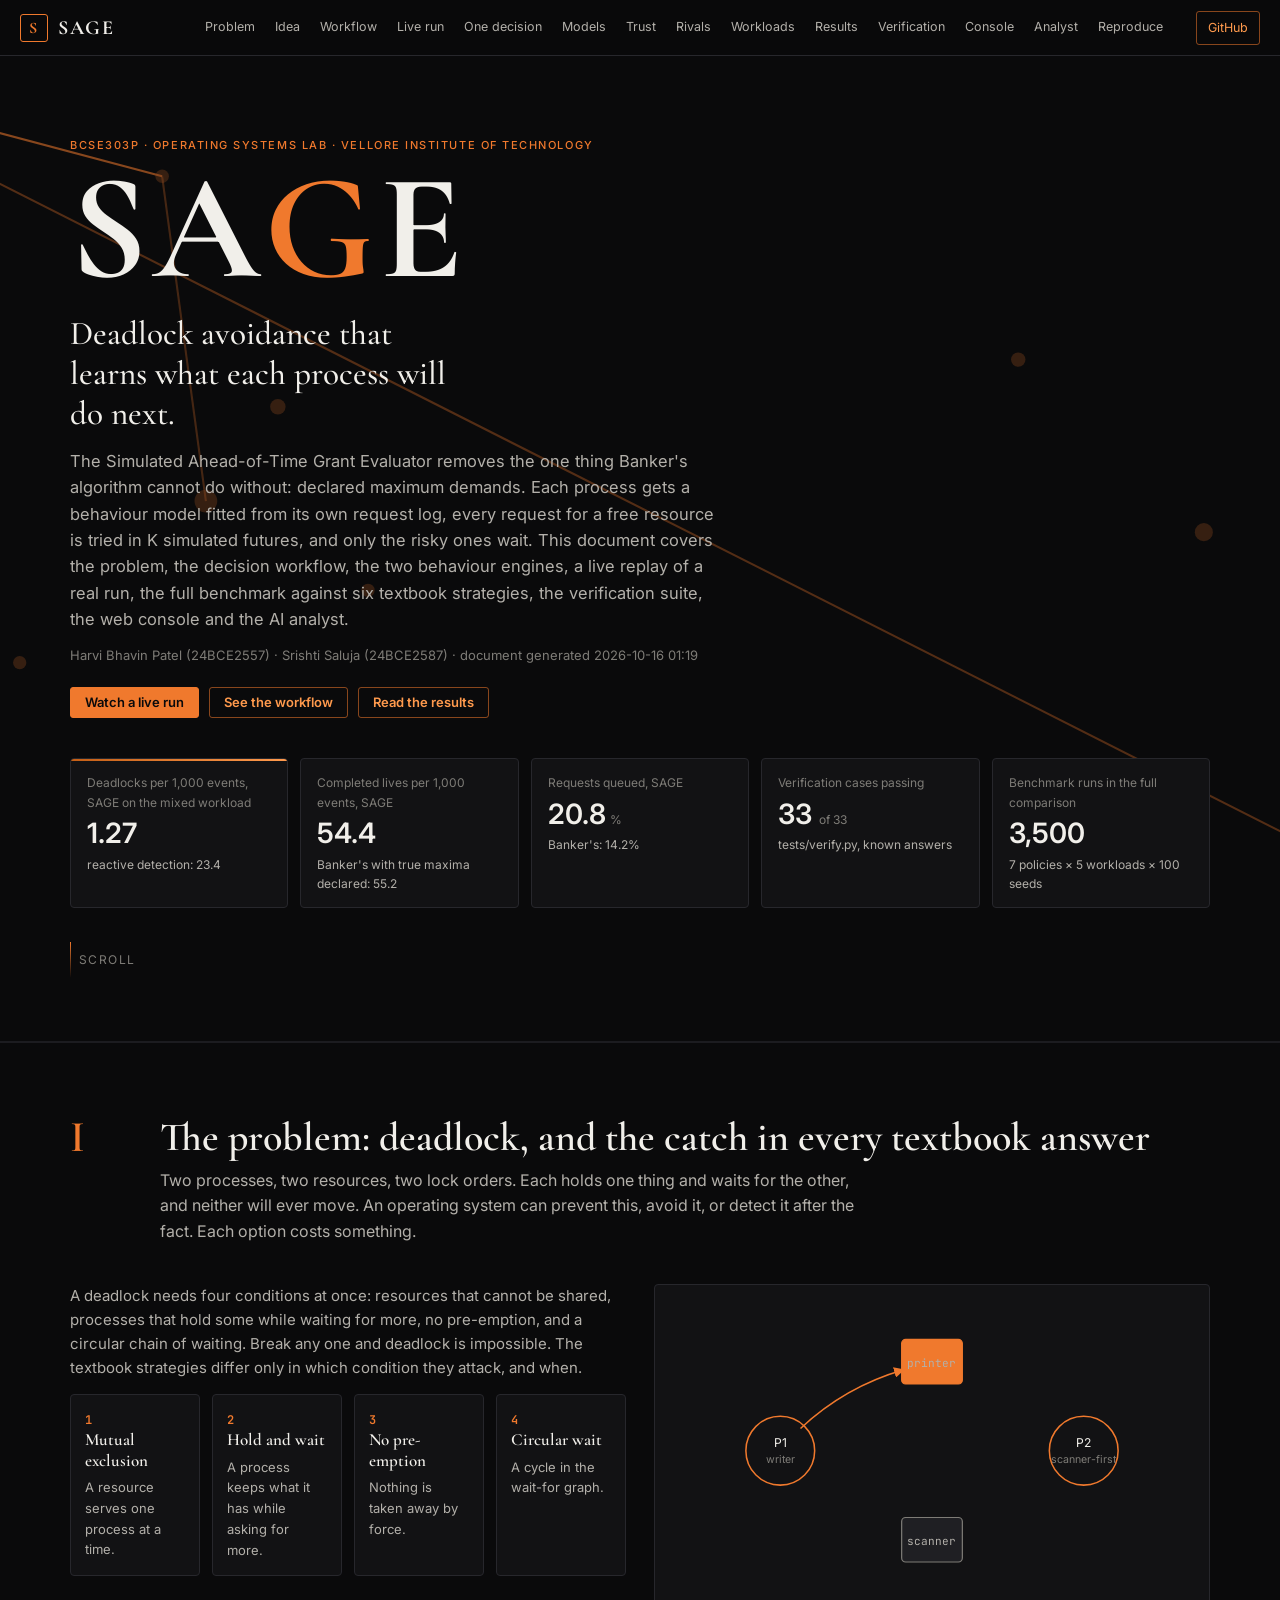
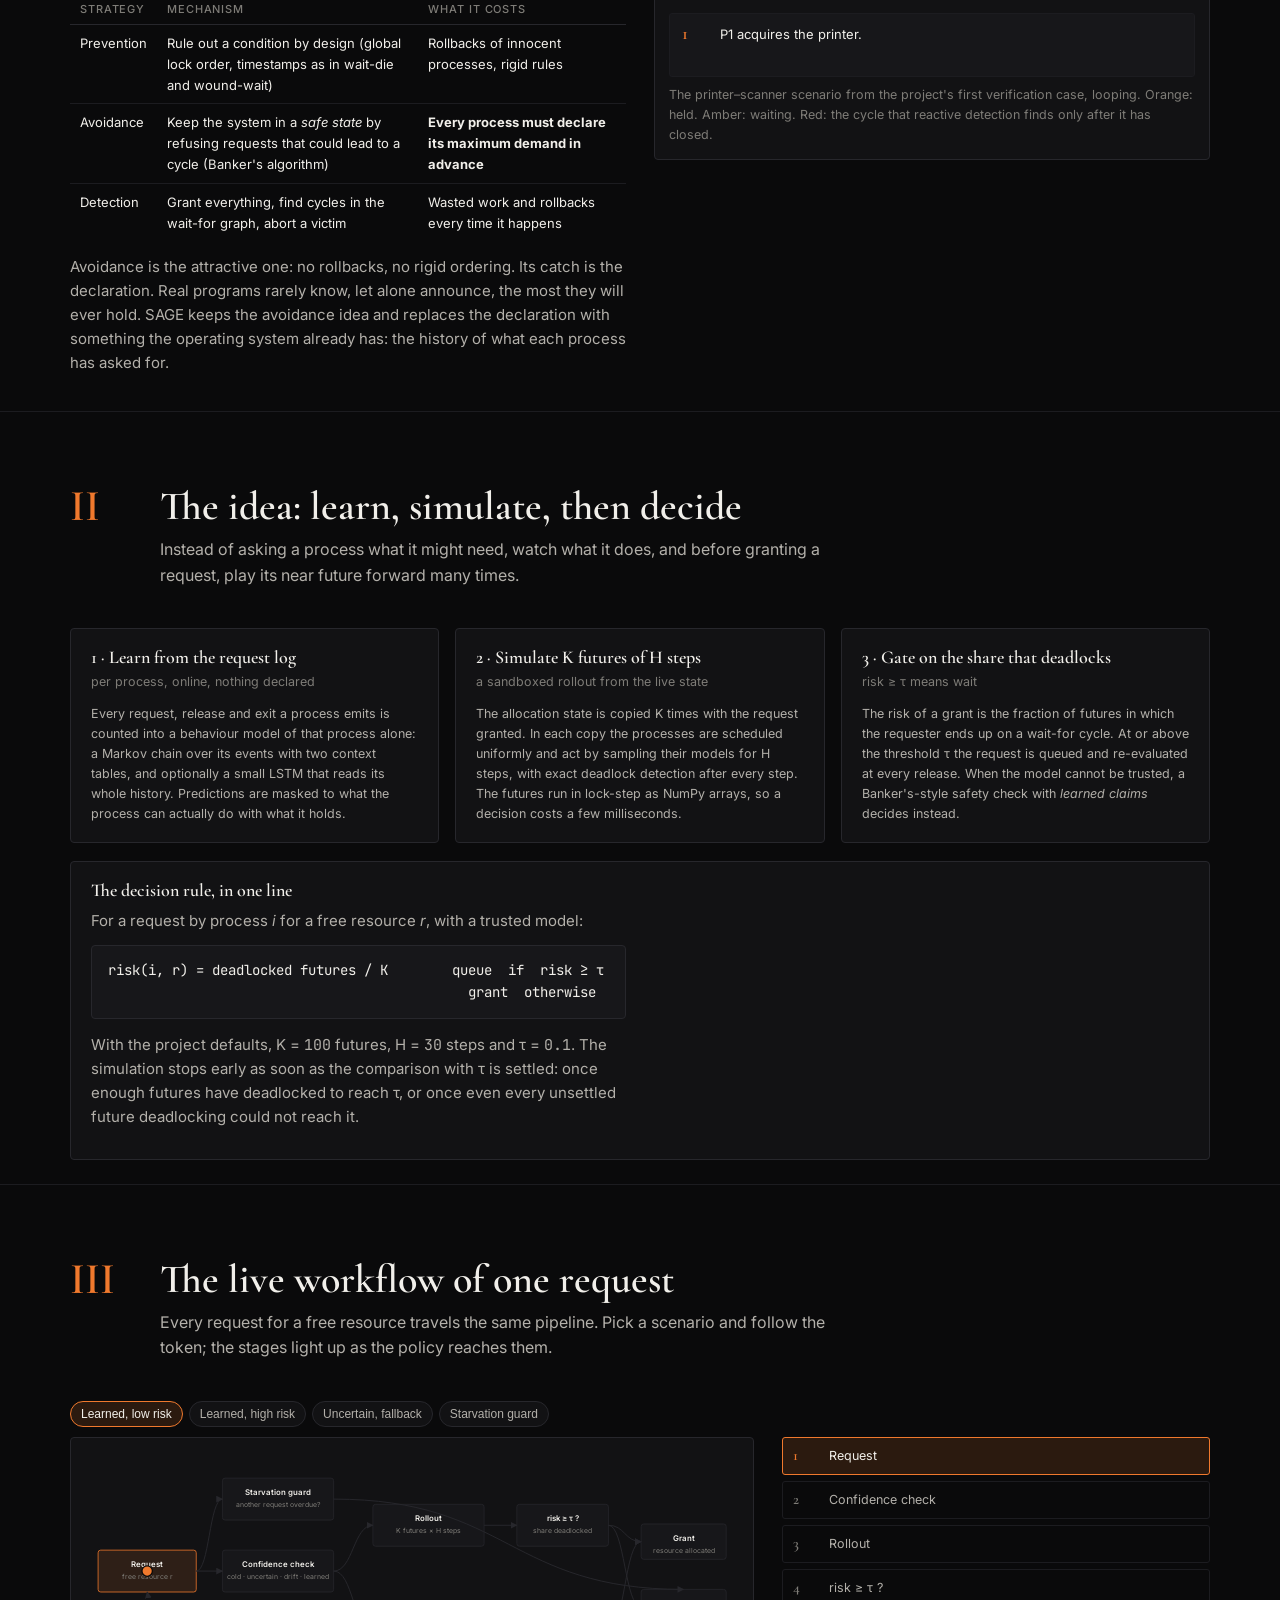
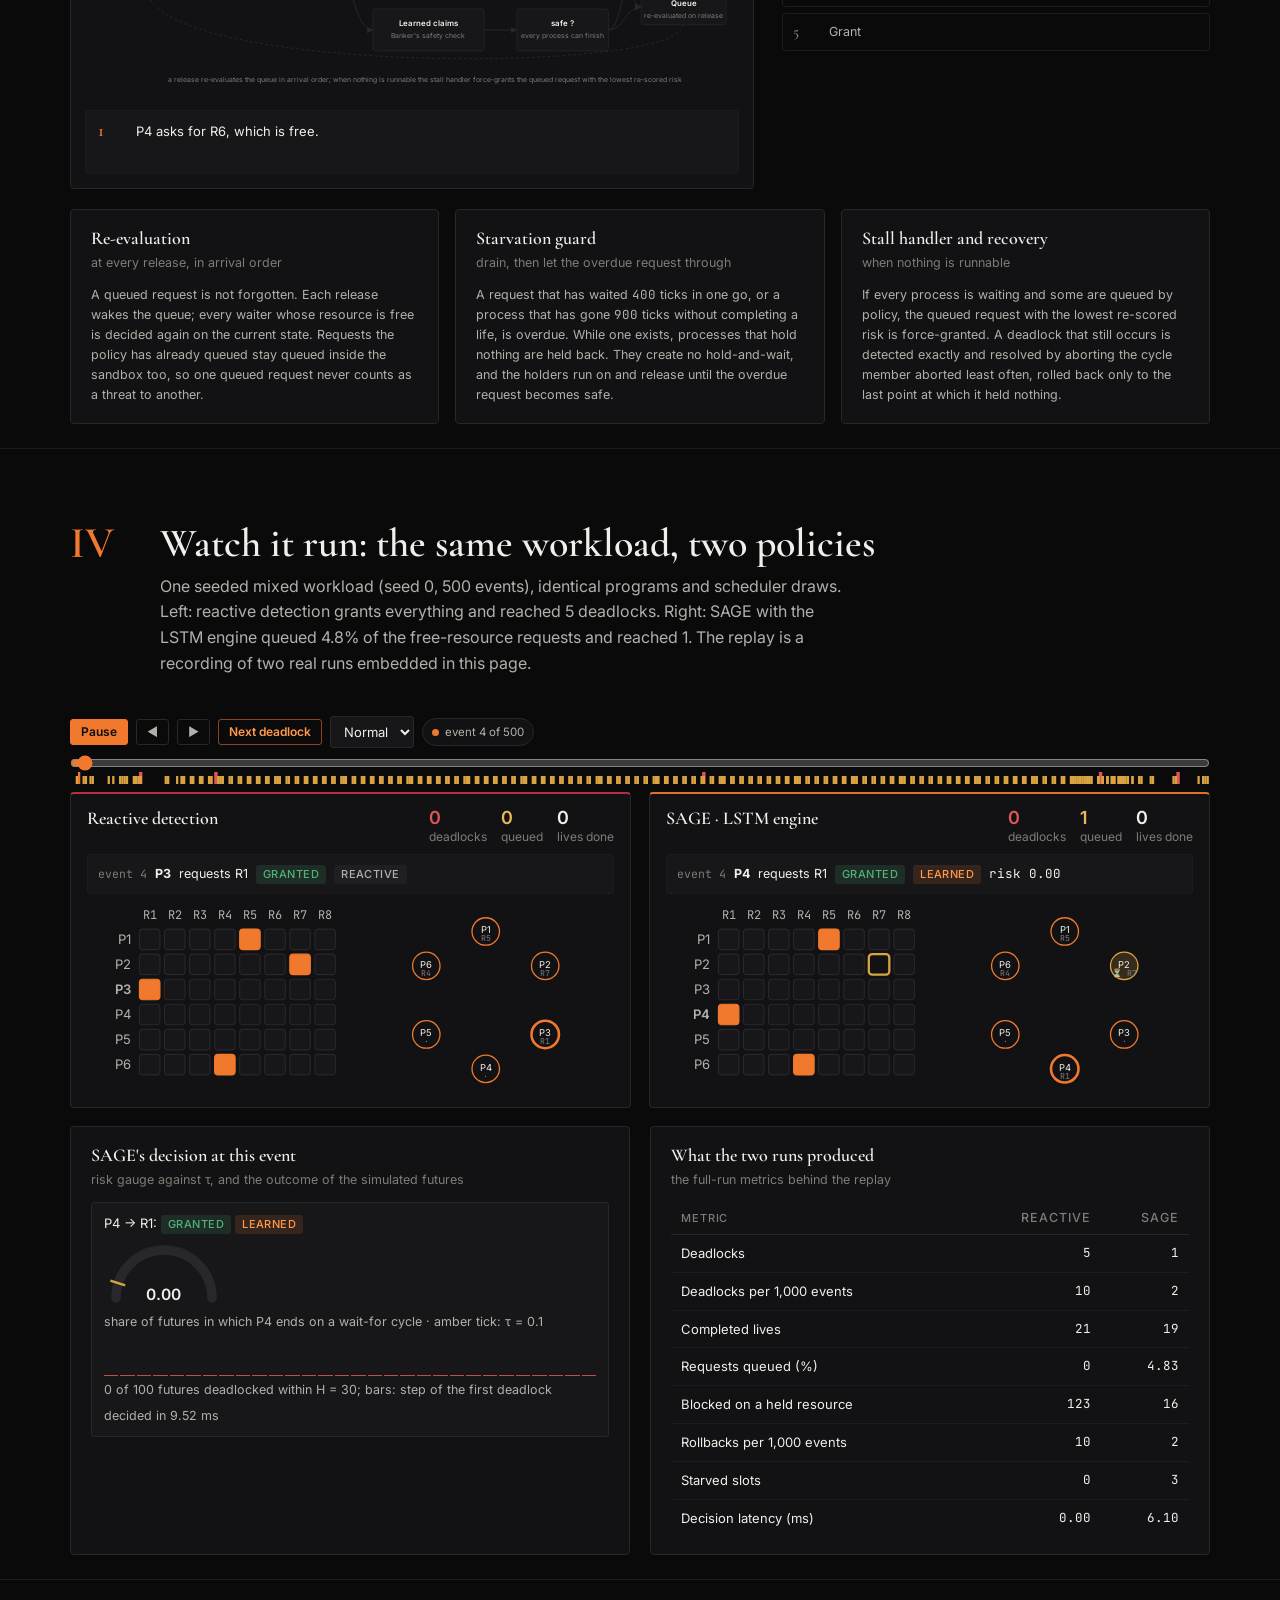
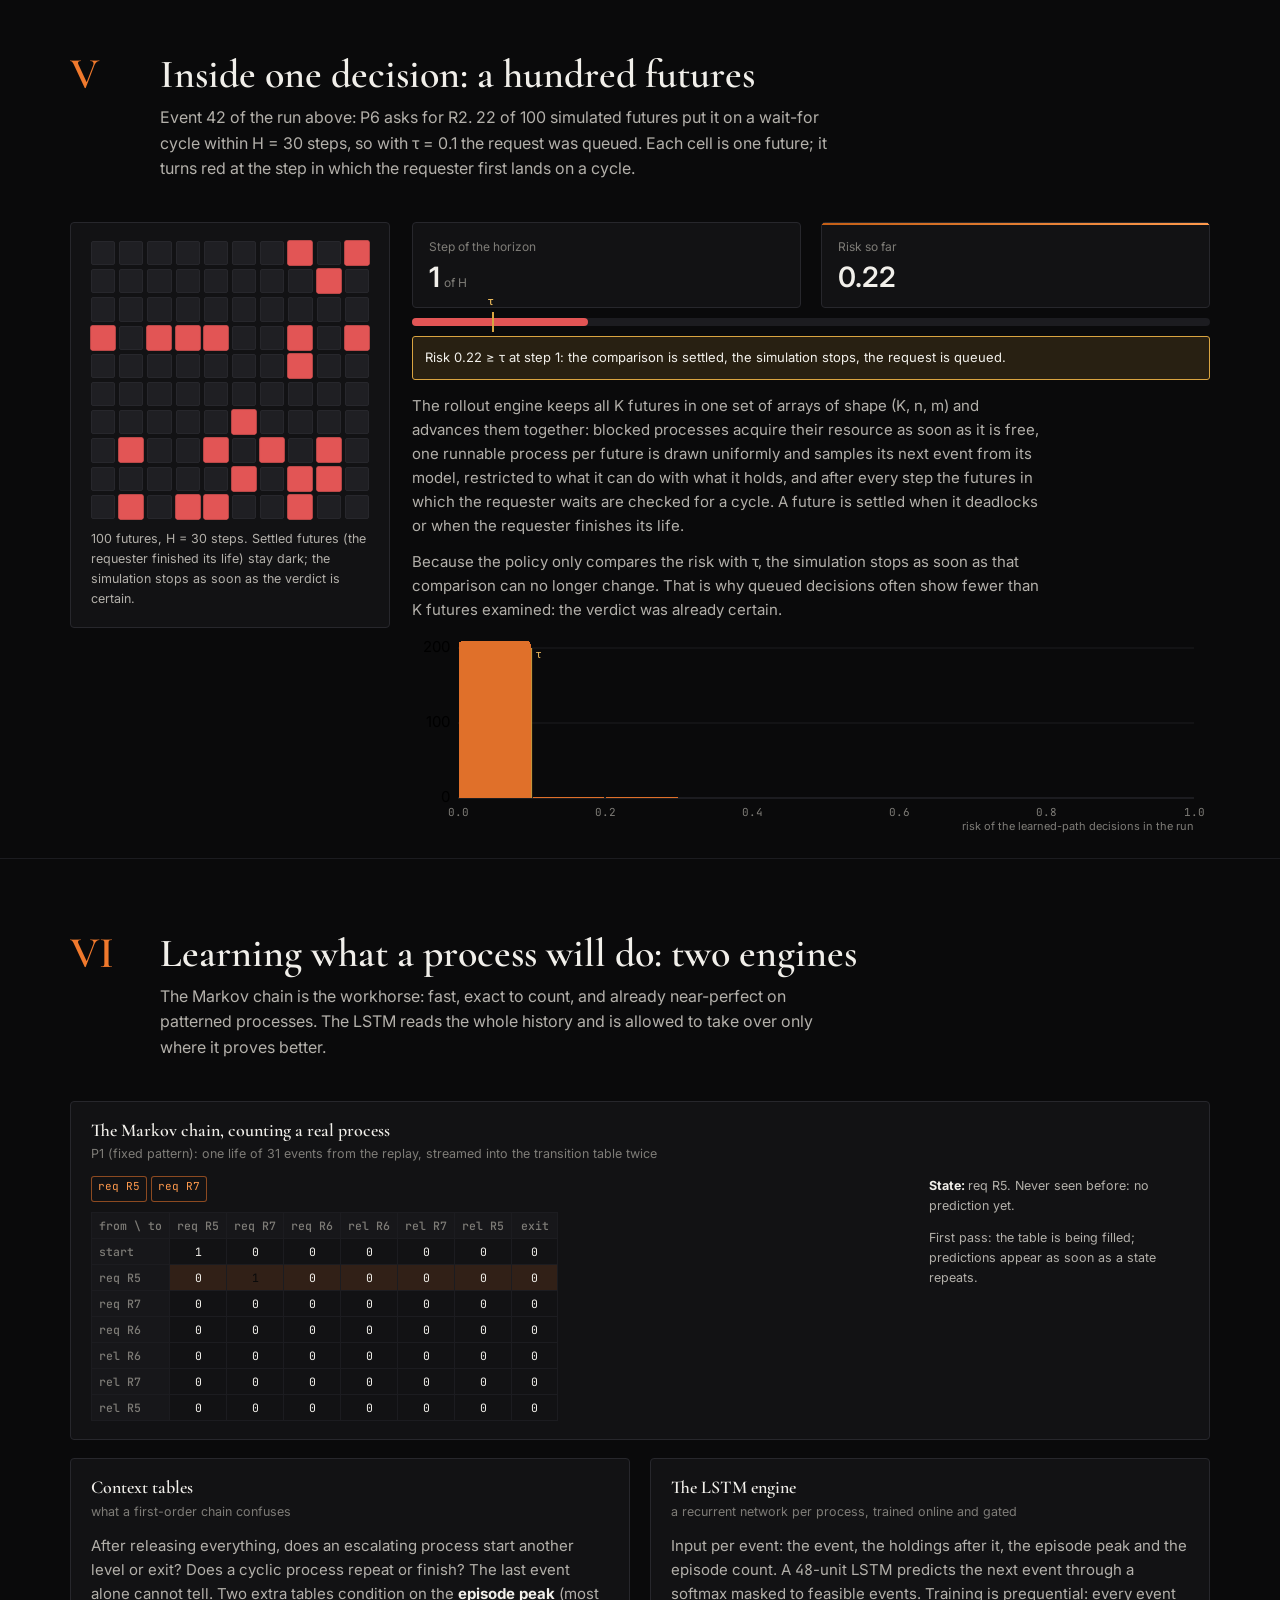
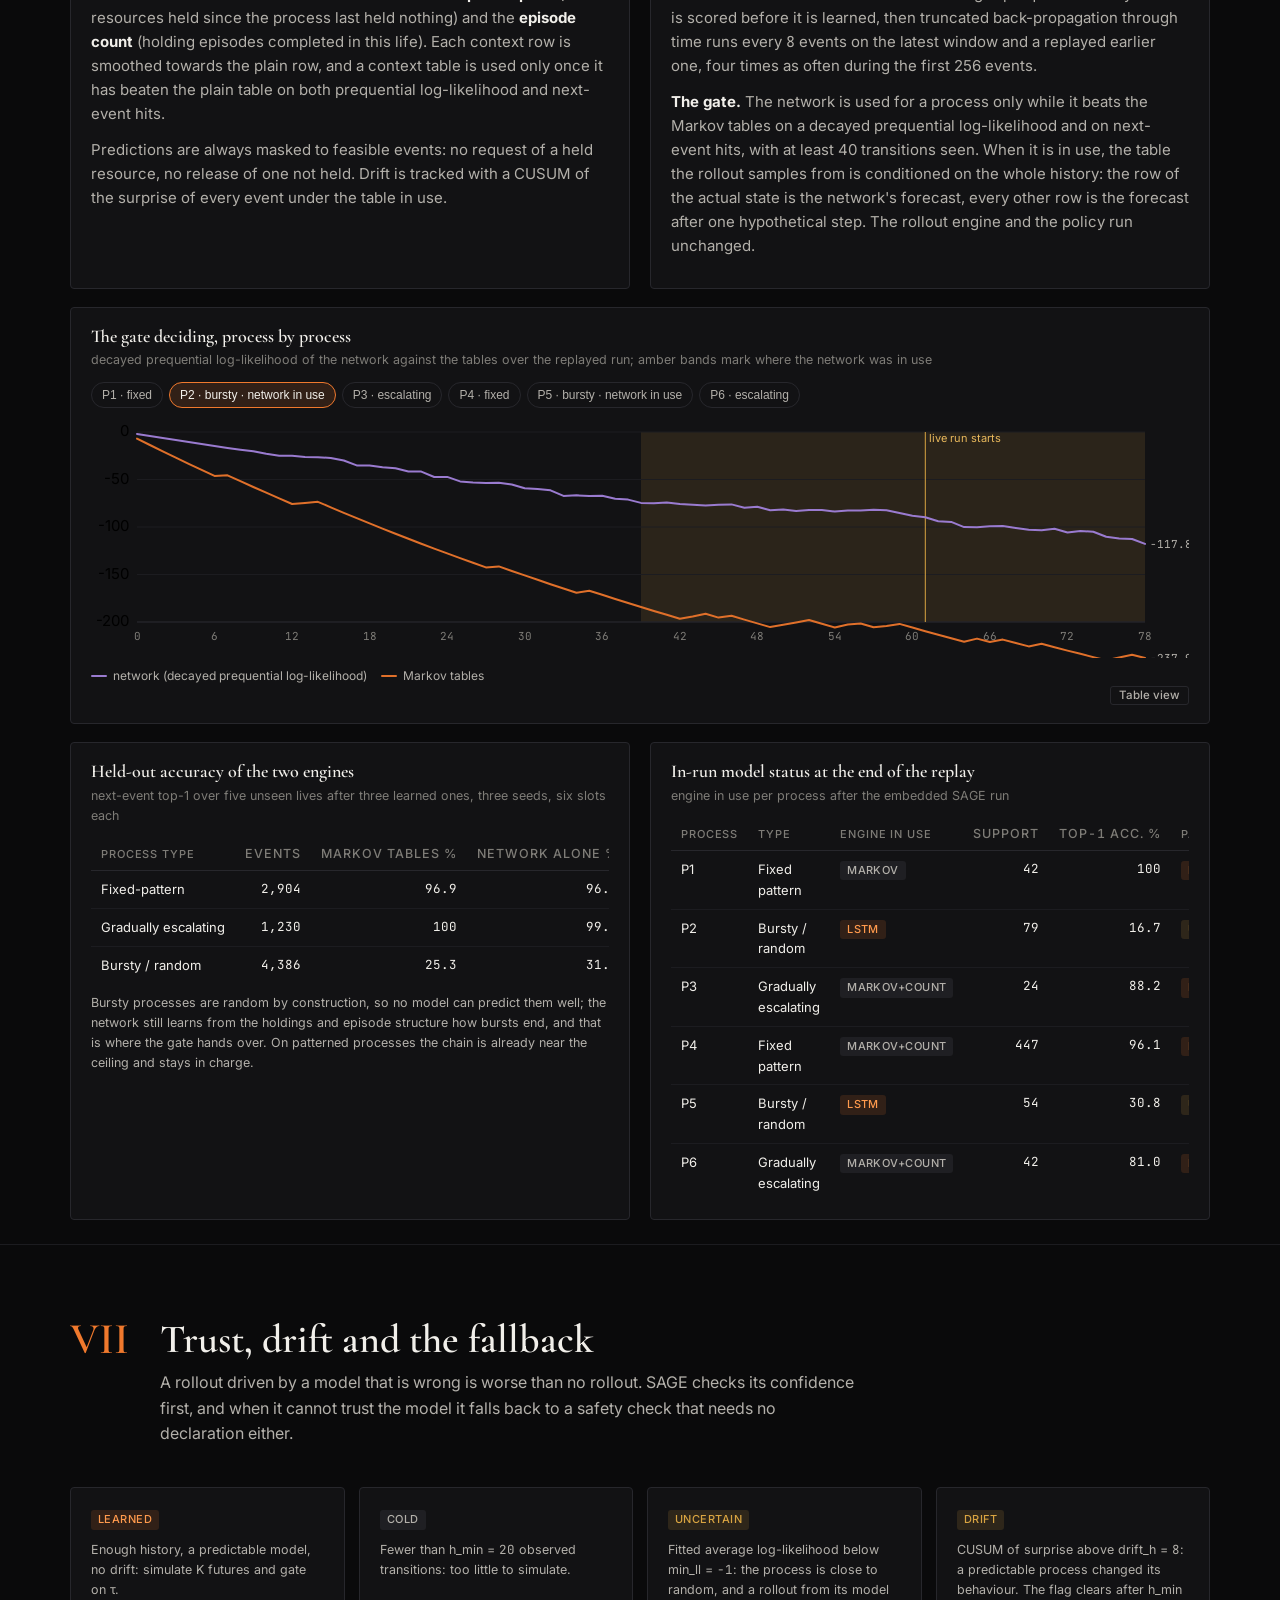
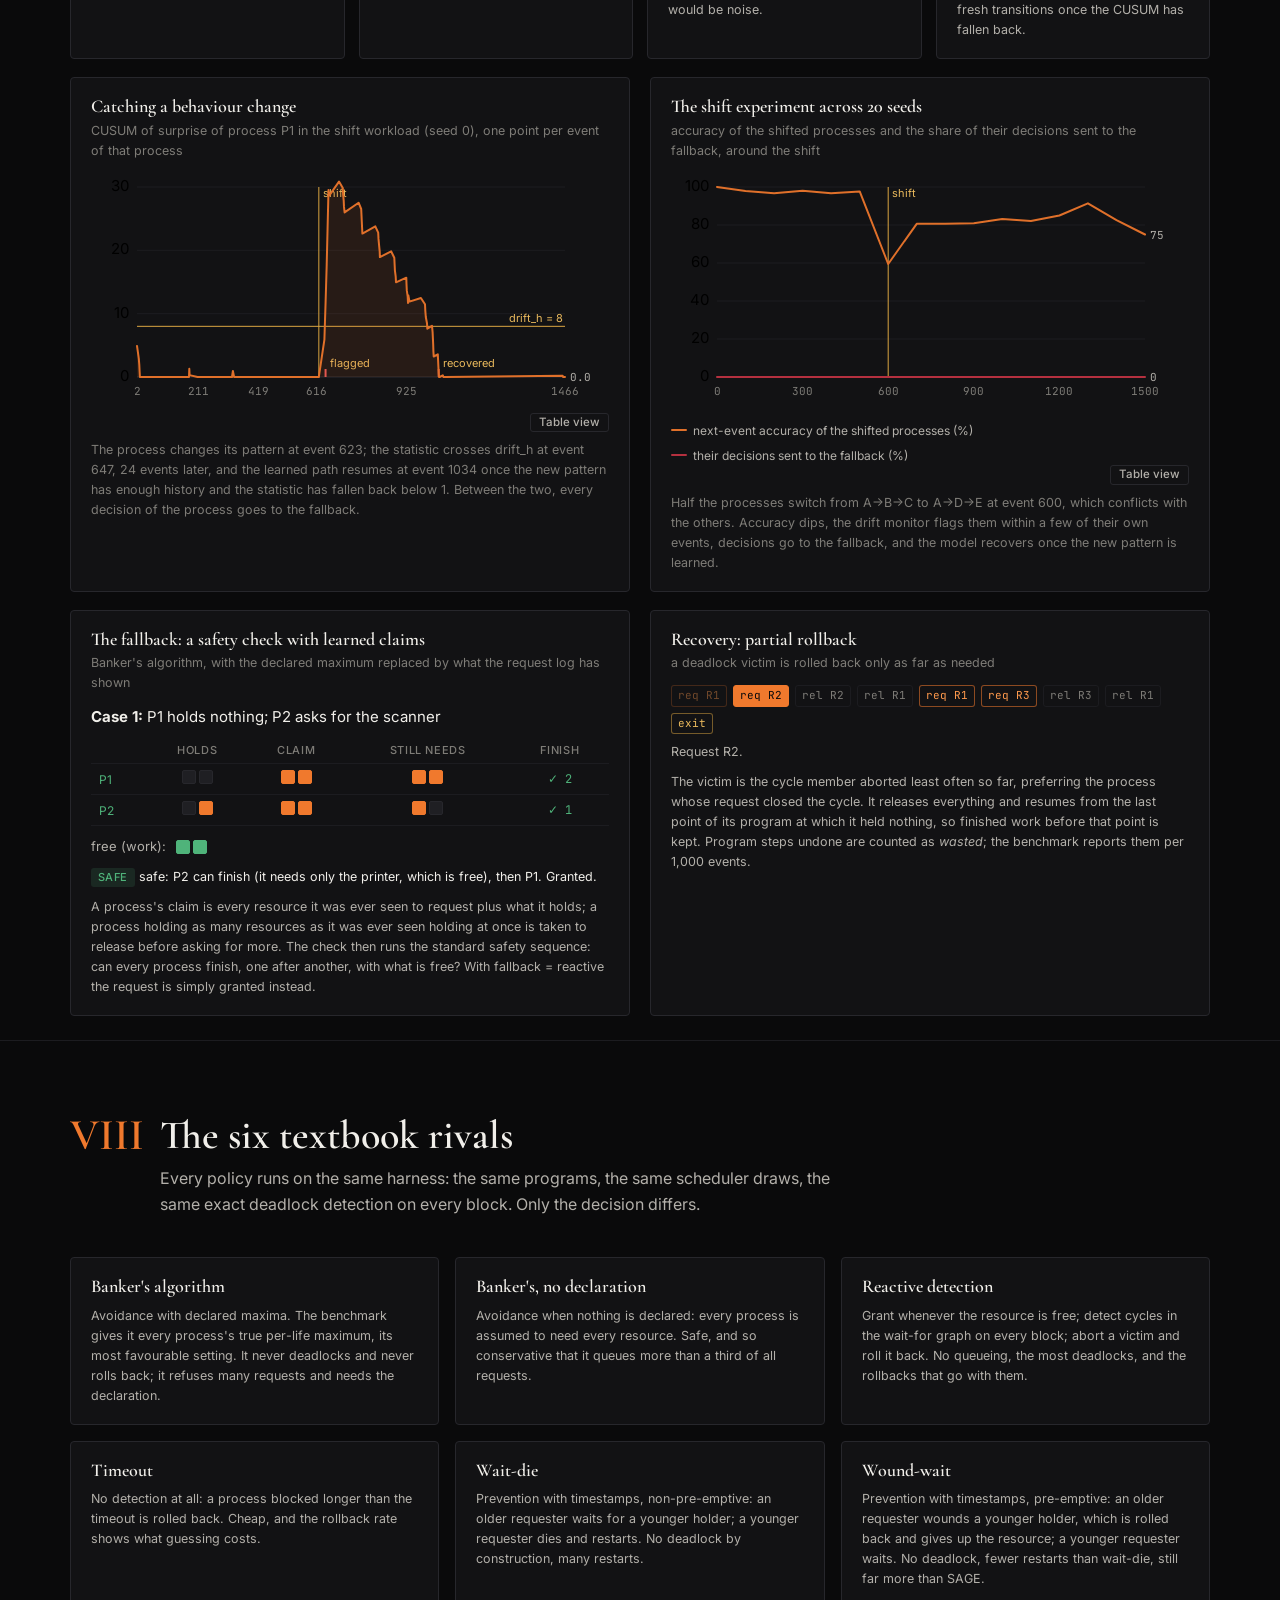
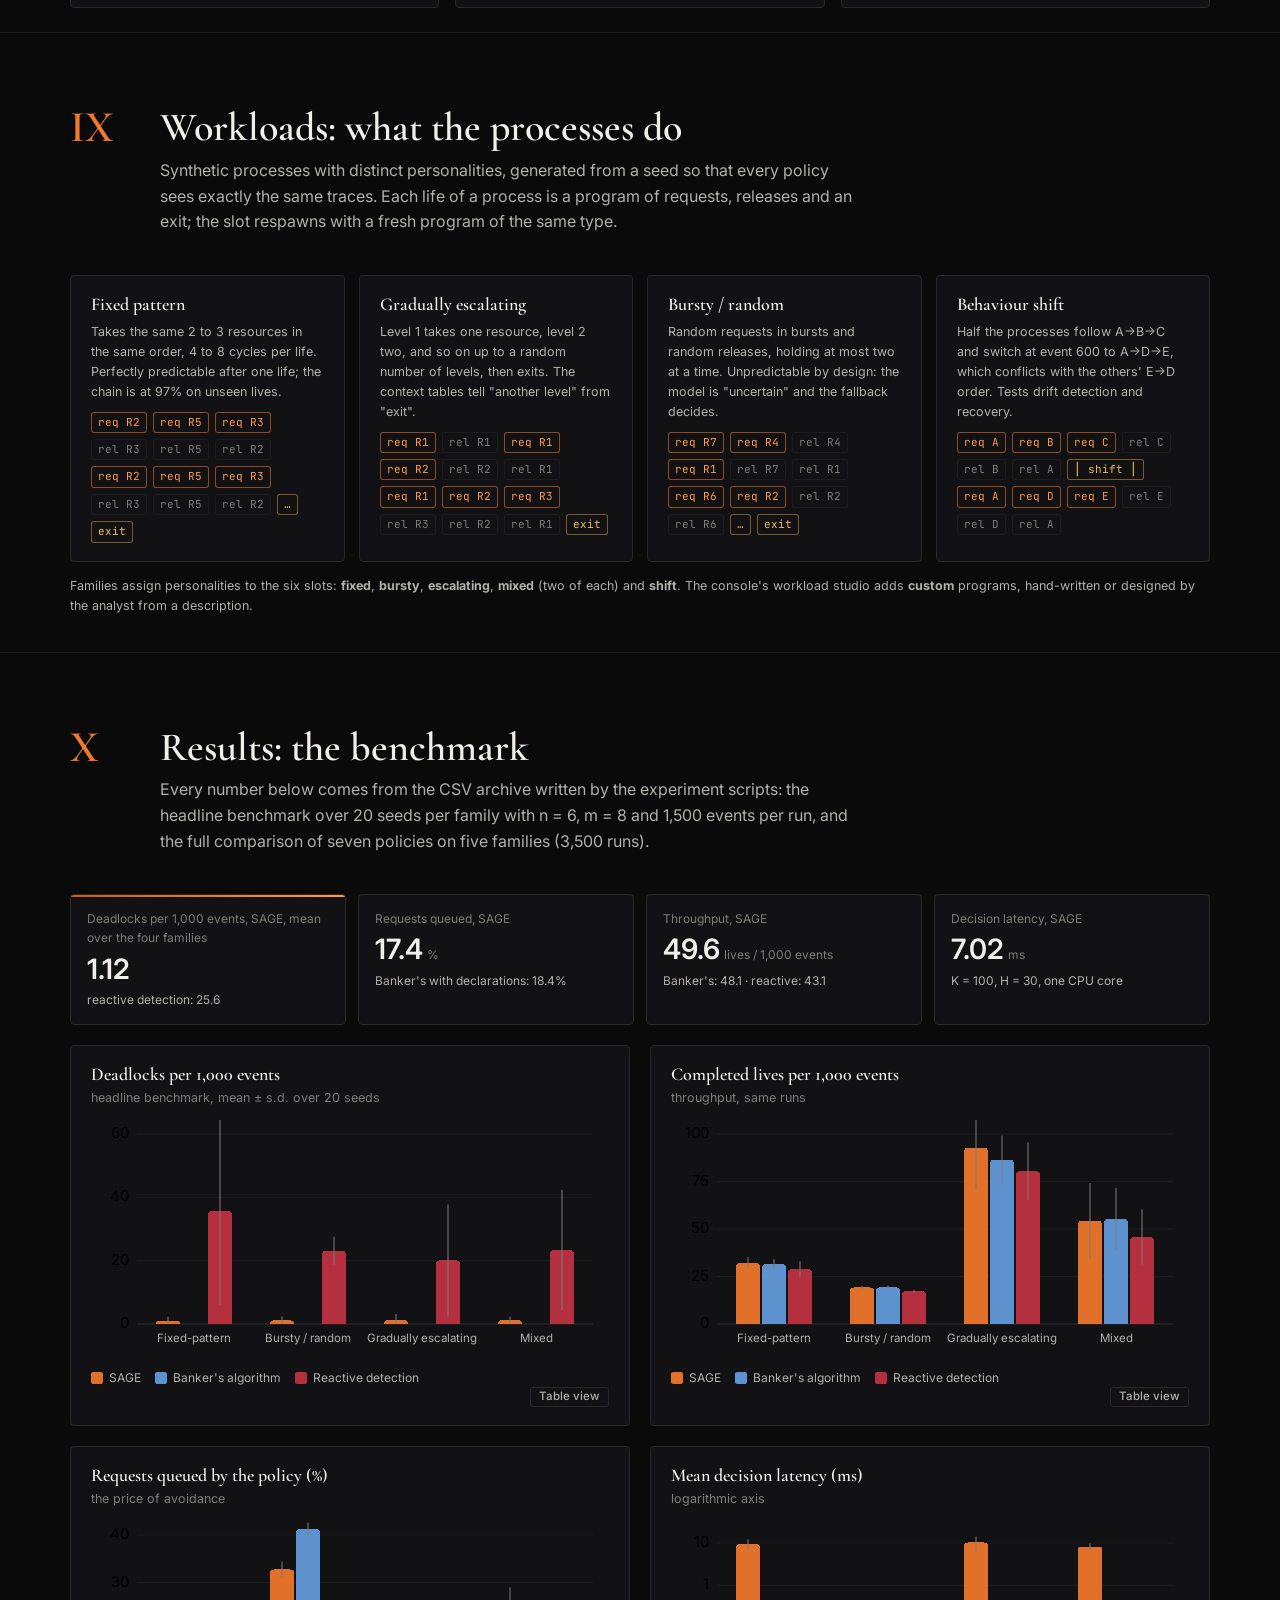
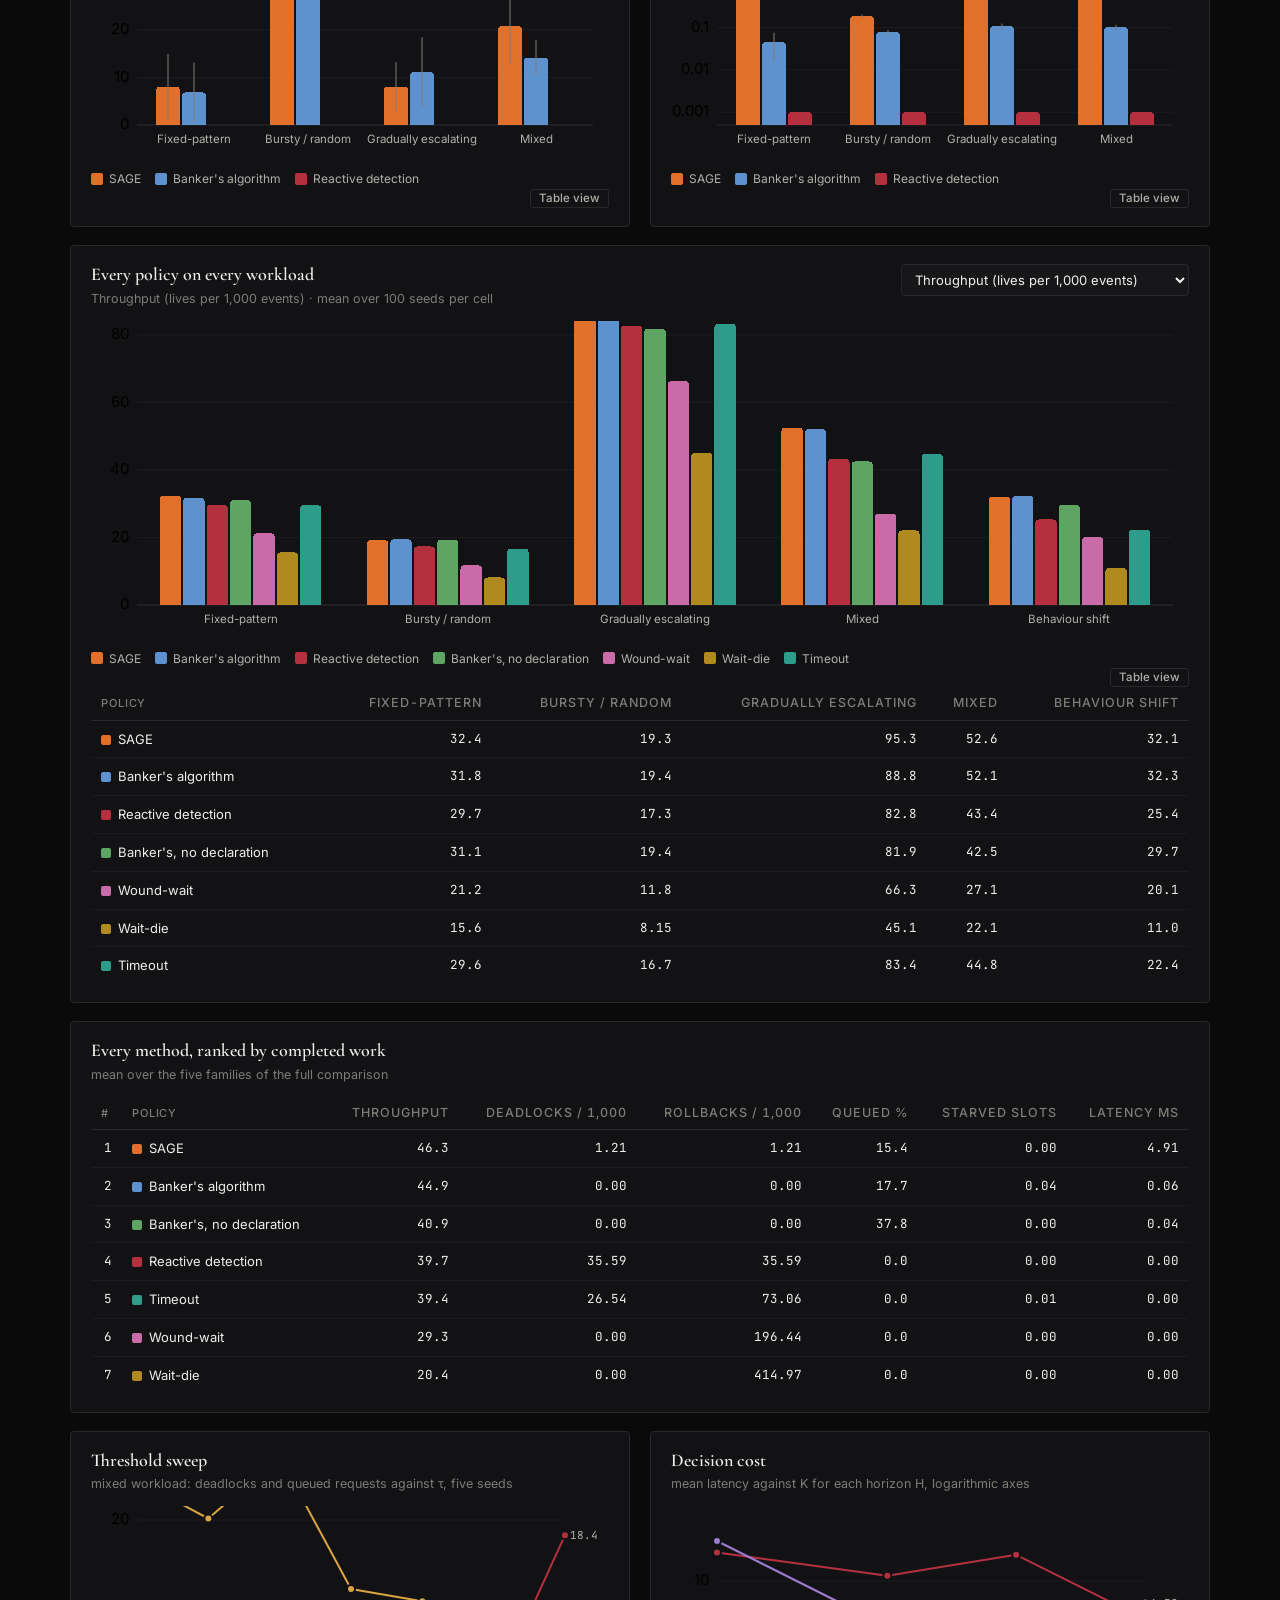
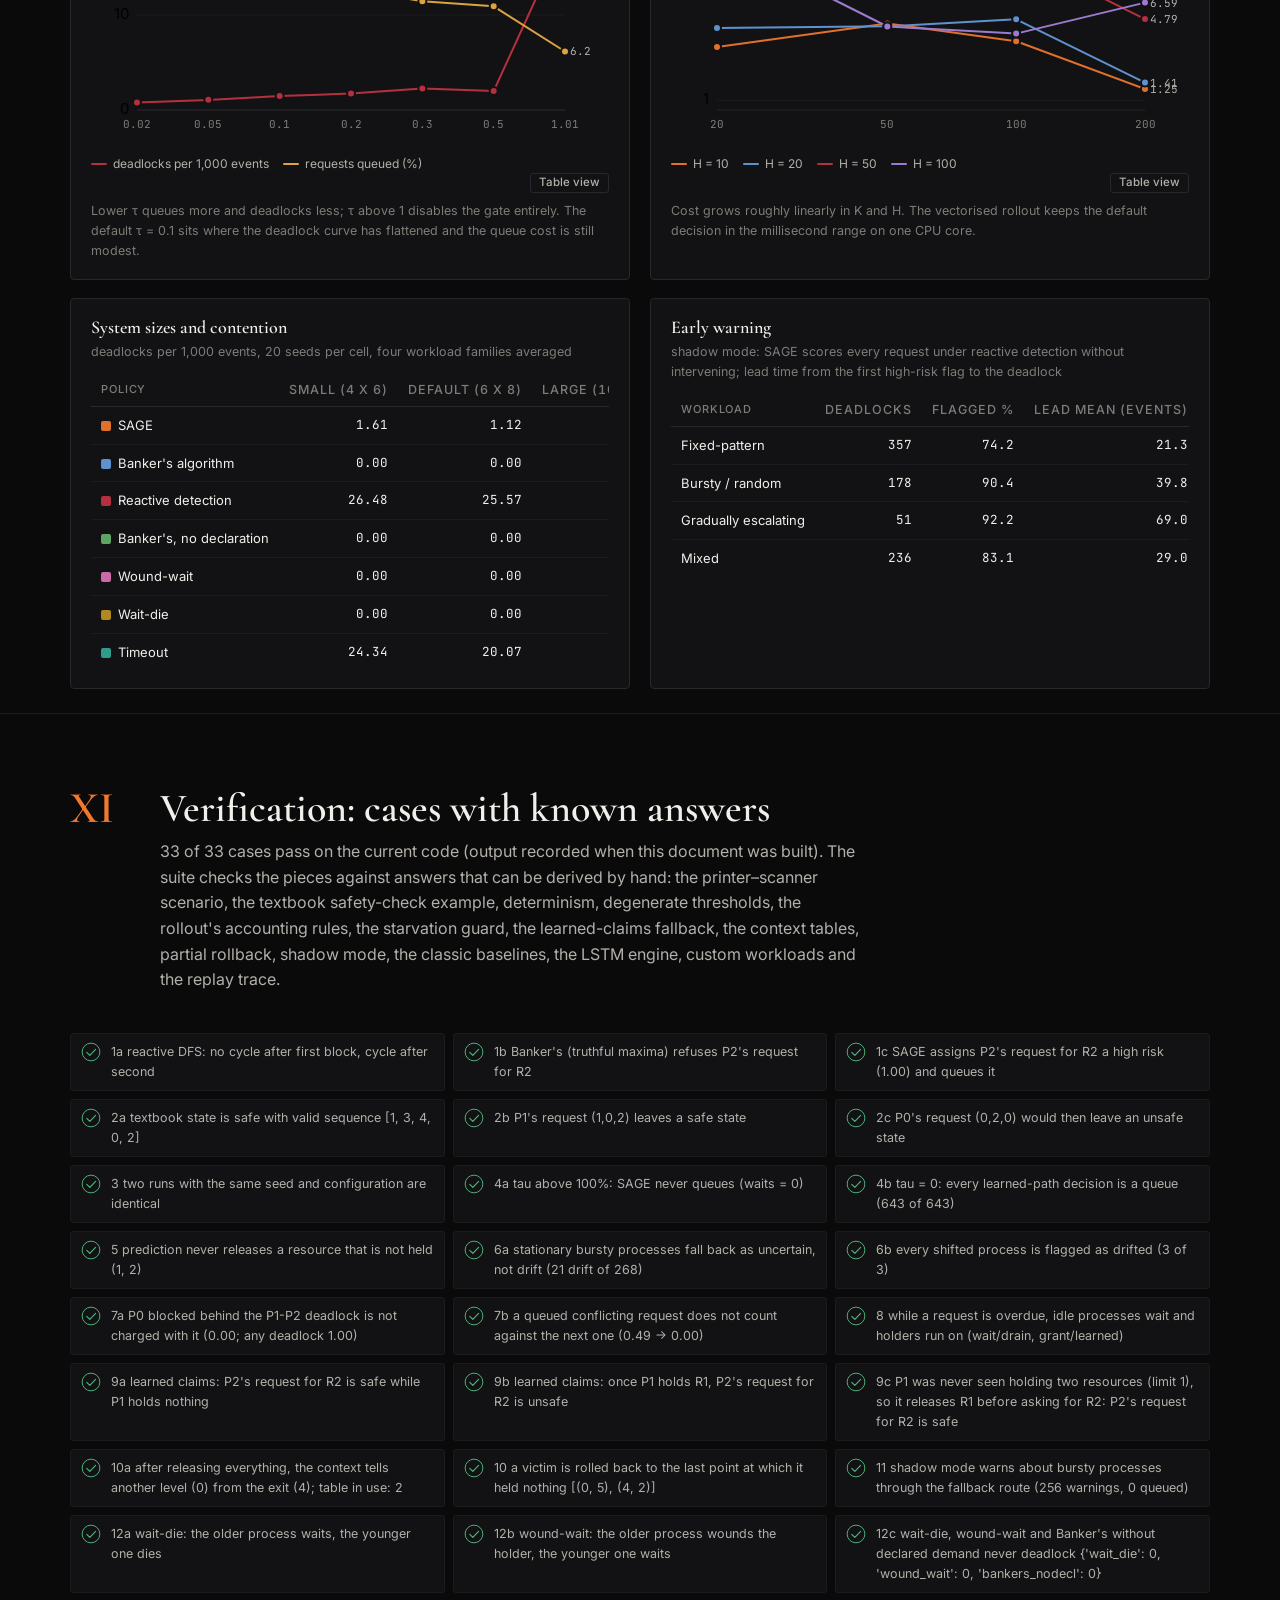
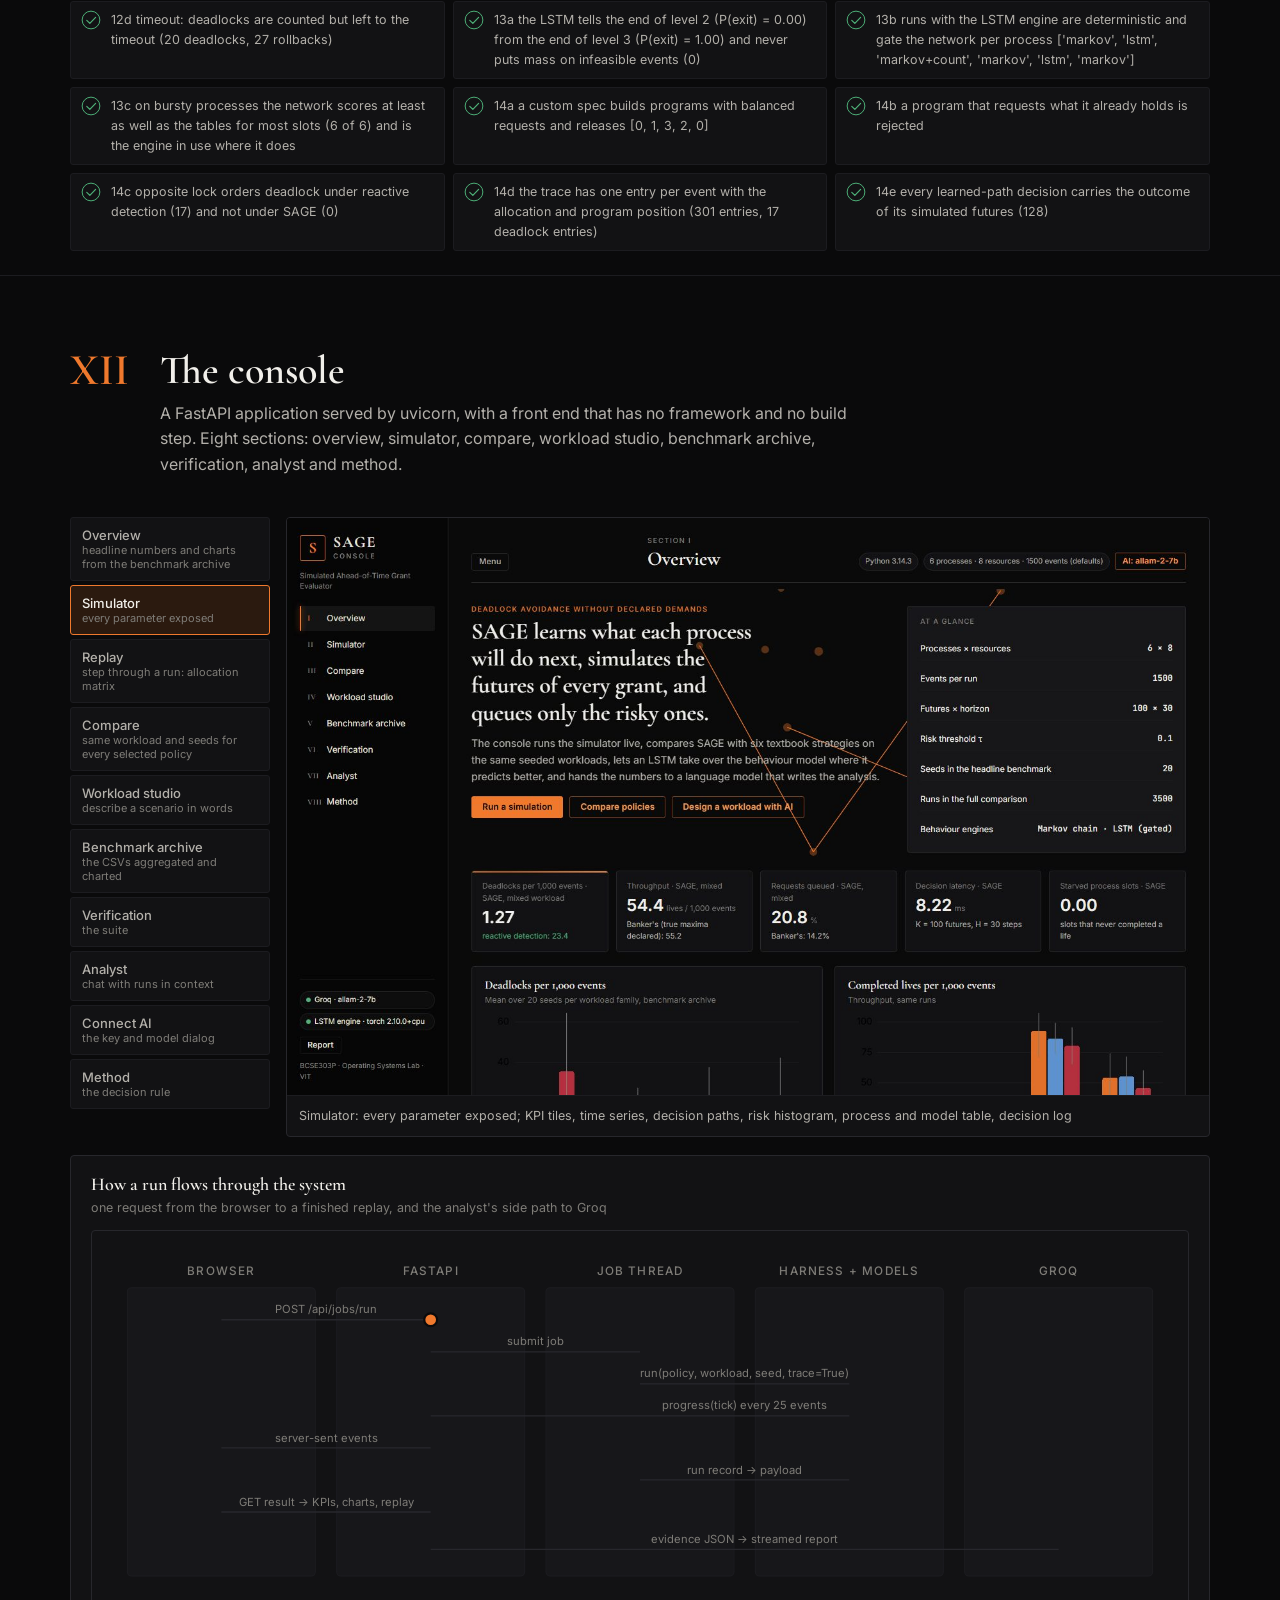
==== commit e76739c3: "Document: wrap long code tokens so the page never scrolls sideways on phones Co-Authored-By: Claude " ====
--- a/docs/index.html
+++ b/docs/index.html
@@ -44,7 +44,9 @@
 .small { font-size: 12.5px; }
 .eyebrow { font: 500 11px/1 var(--body); letter-spacing: .14em; text-transform: uppercase; color: var(--accent); margin: 0 0 10px; }
 .label { font: 500 11px/1 var(--body); letter-spacing: .1em; text-transform: uppercase; color: var(--ink-3); margin: 0 0 8px; }
-.prose { max-width: 70ch; }
+.prose { max-width: 70ch; overflow-wrap: anywhere; }
+.prose code { overflow-wrap: anywhere; word-break: break-word; }
+main, footer { overflow-x: clip; }
 .prose p { color: var(--ink-2); }
 .prose strong { color: var(--ink); }
 .prose ul, .prose ol { margin: 0 0 12px; padding-left: 22px; color: var(--ink-2); }
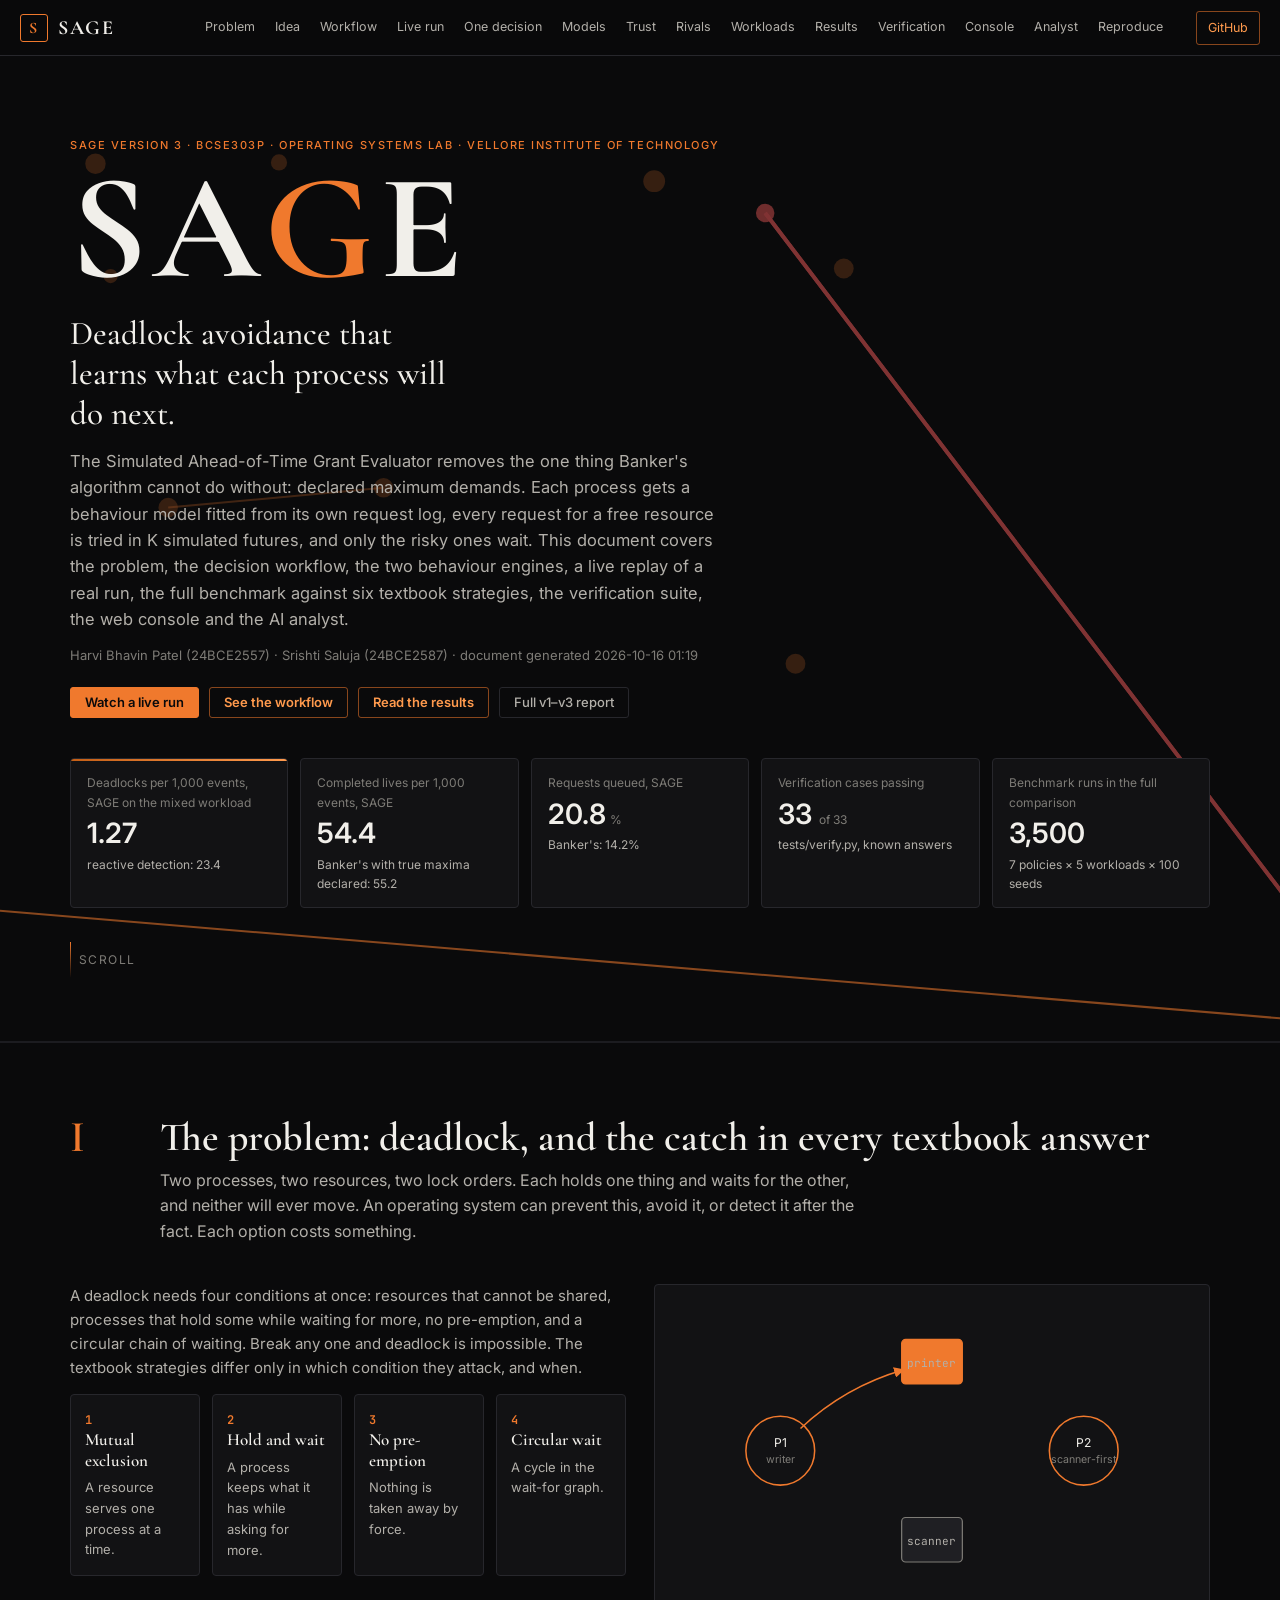
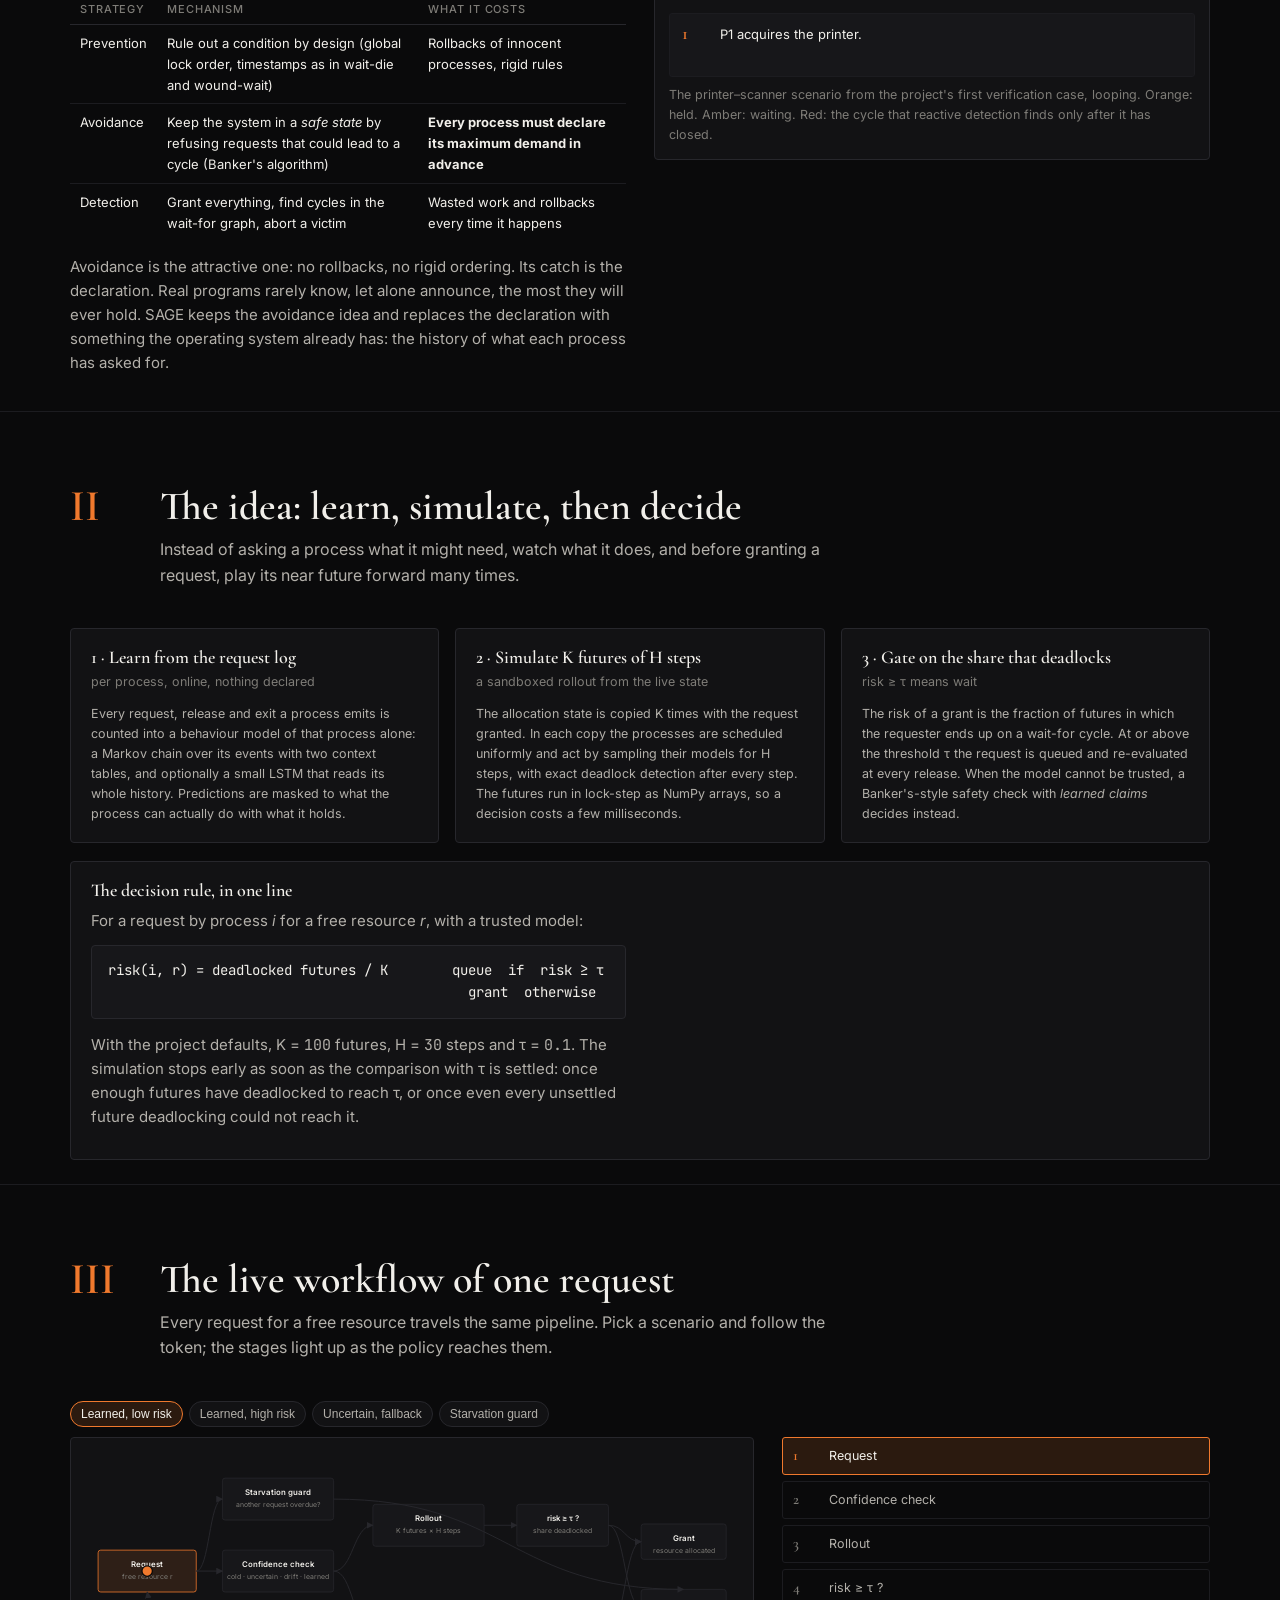
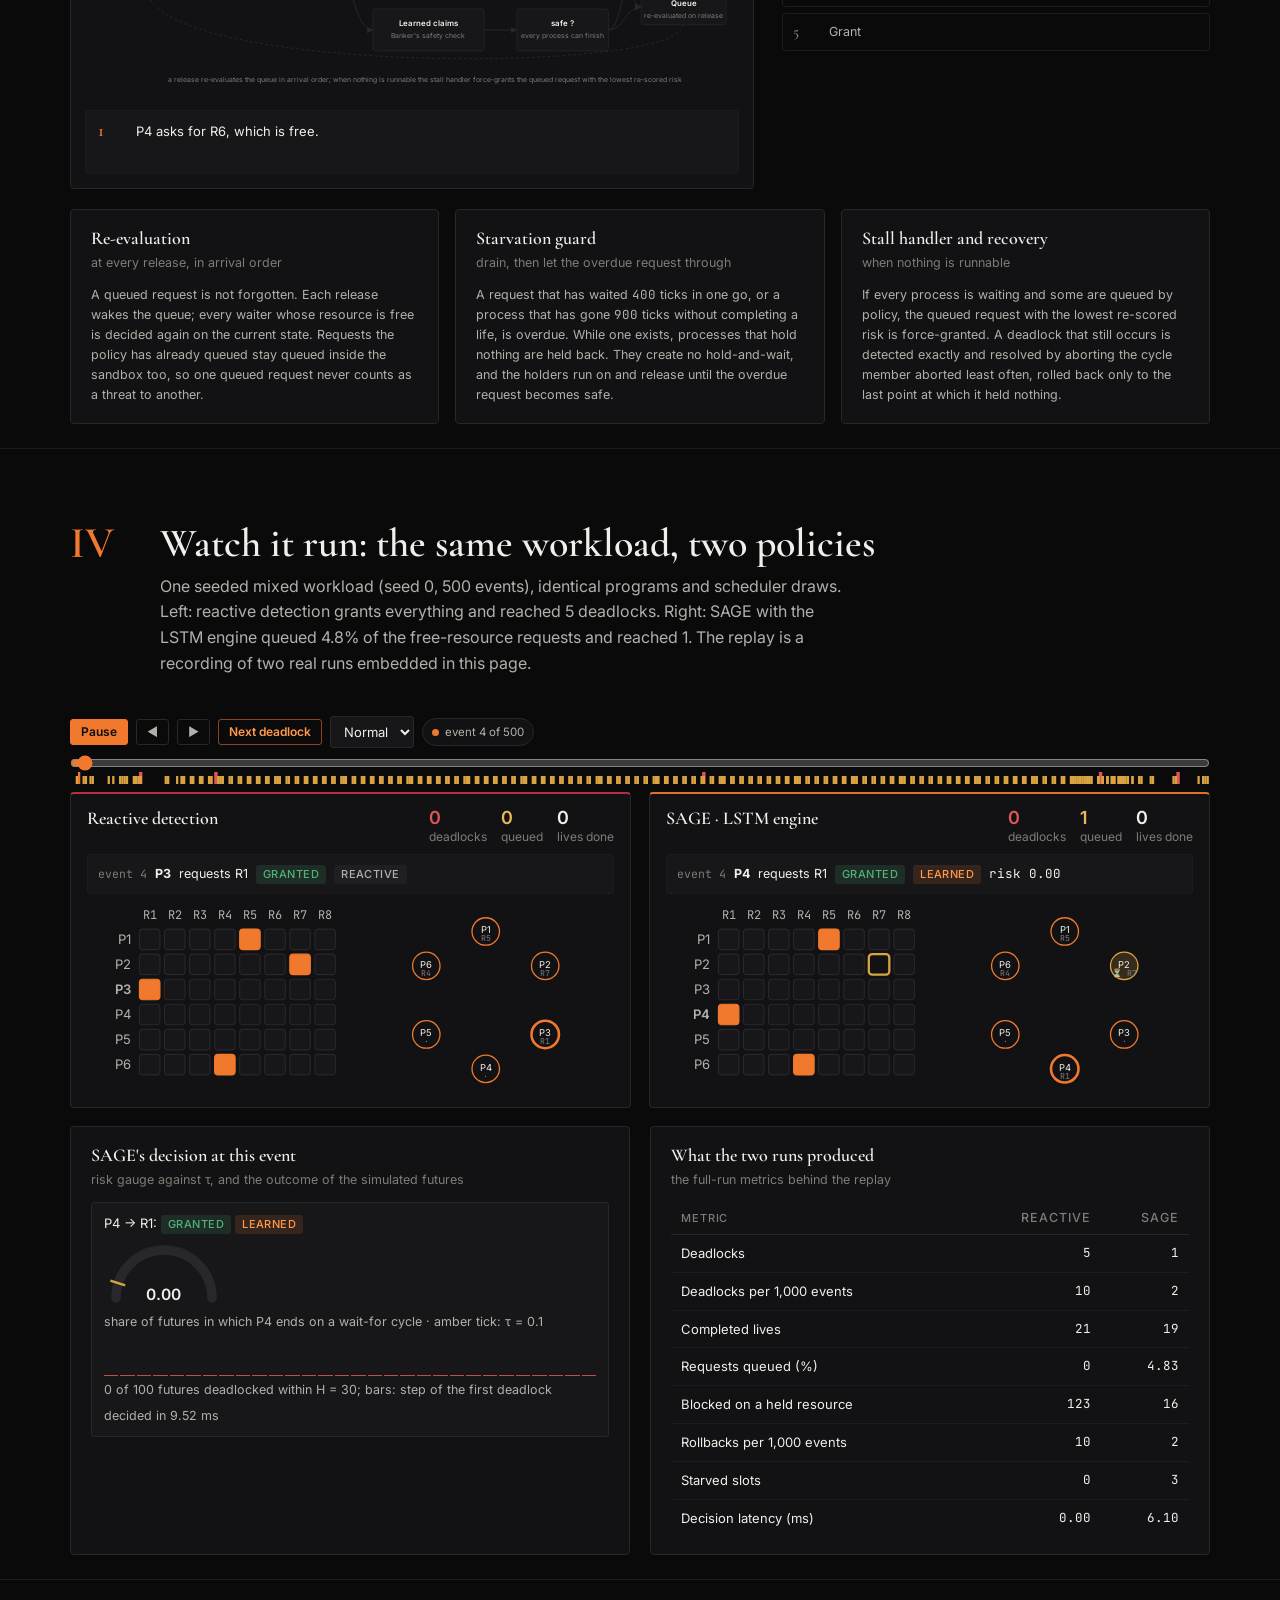
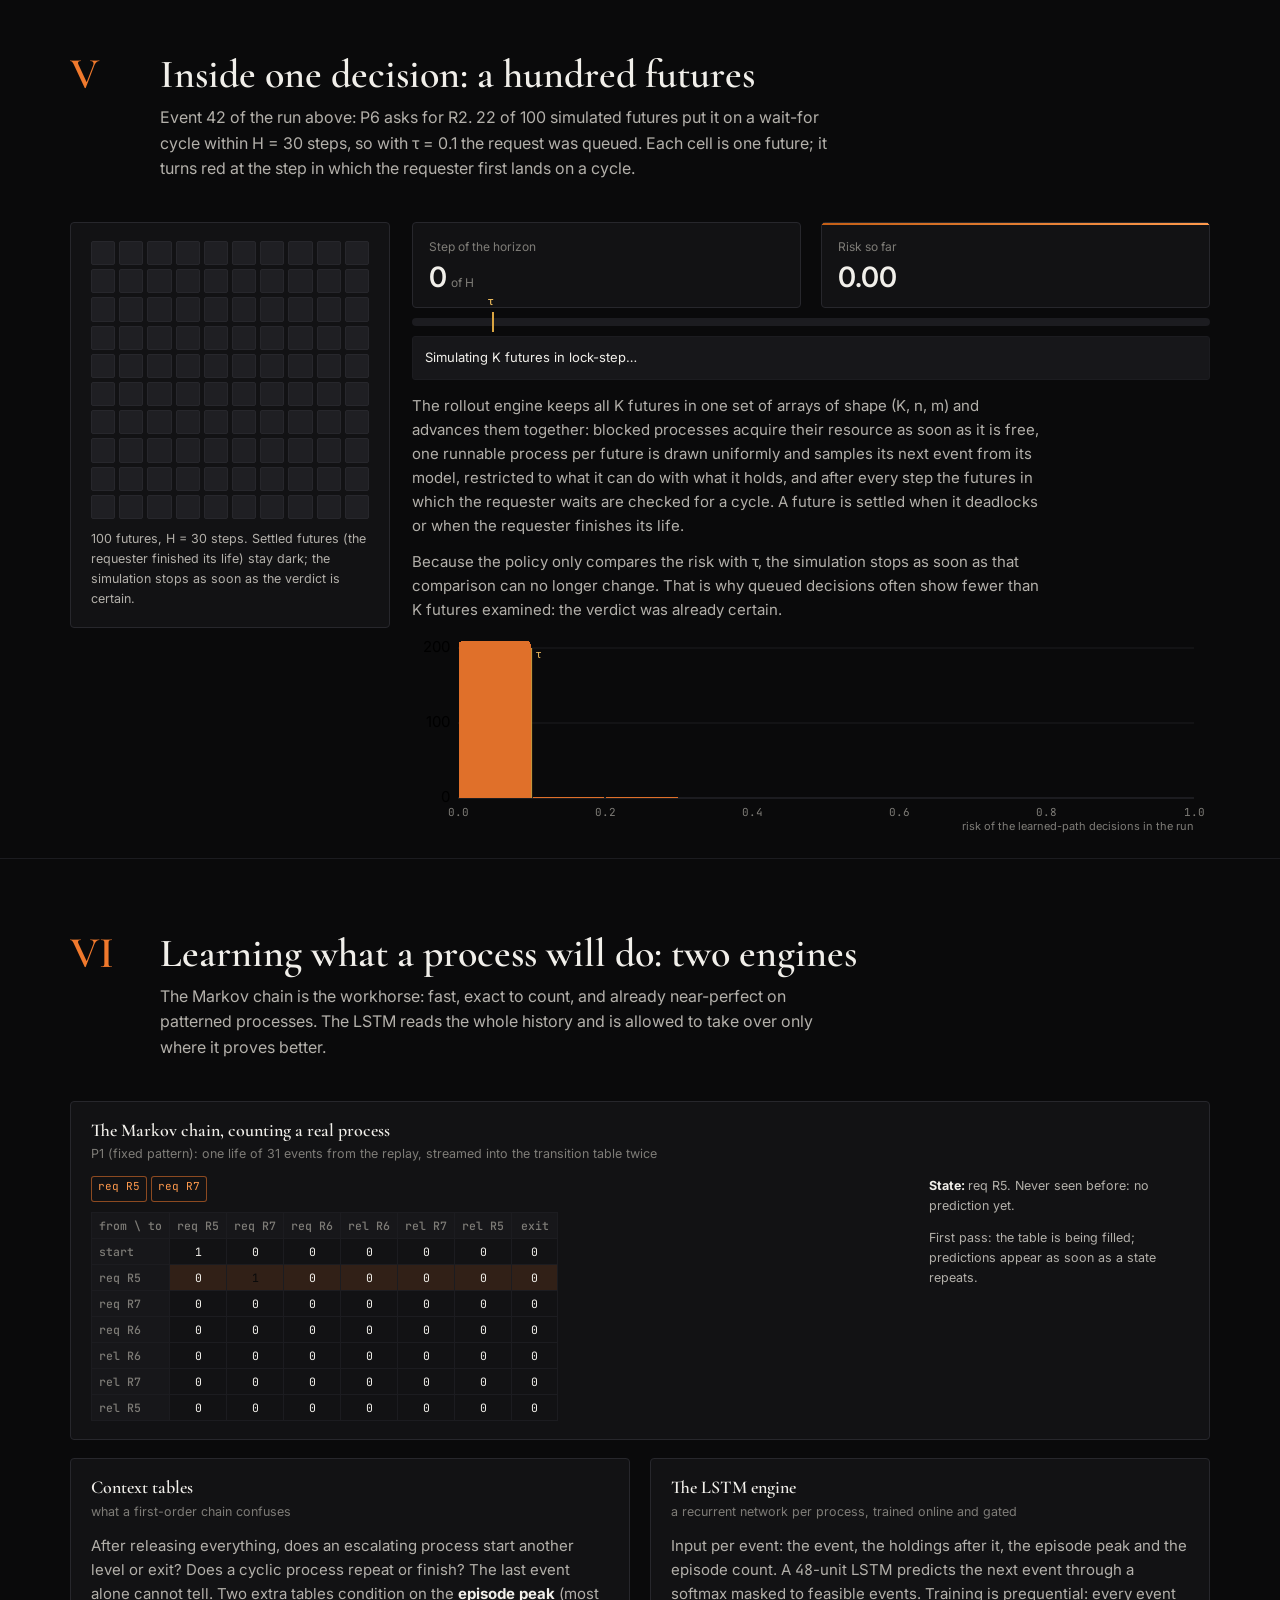
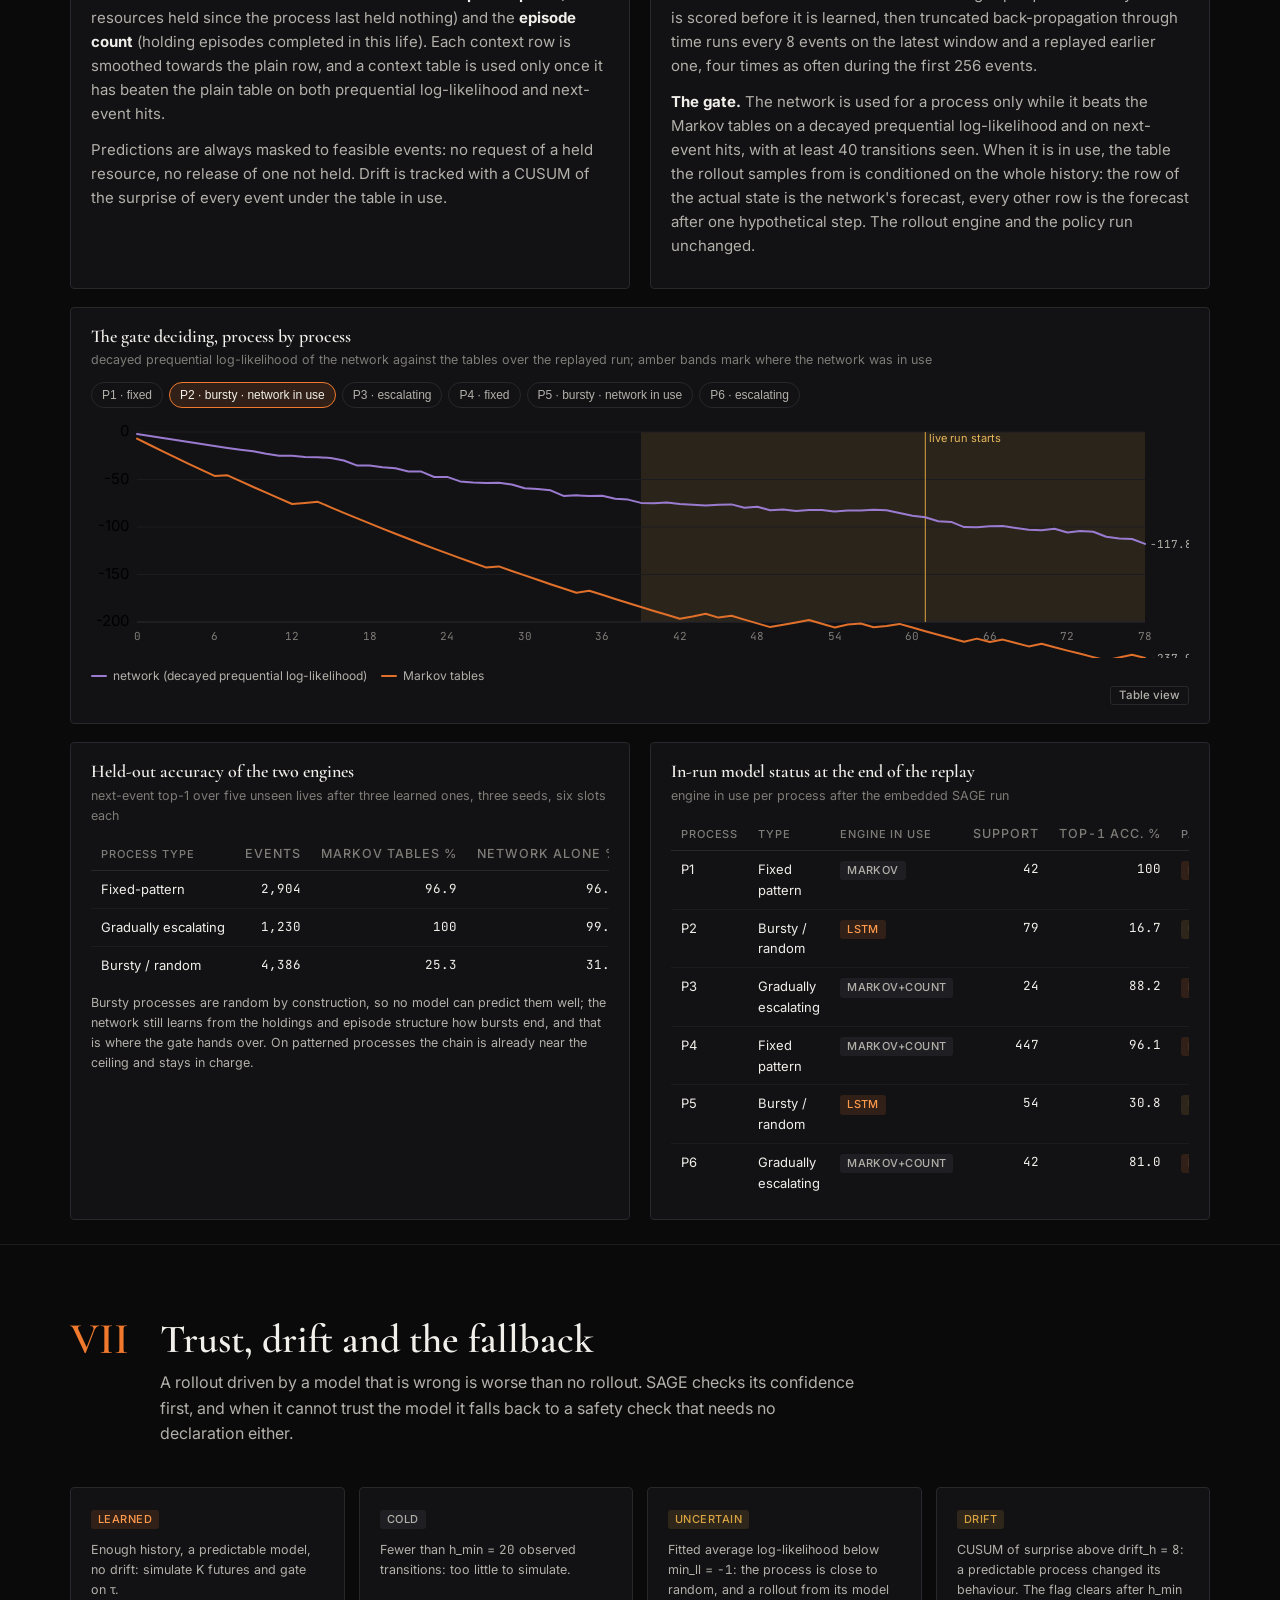
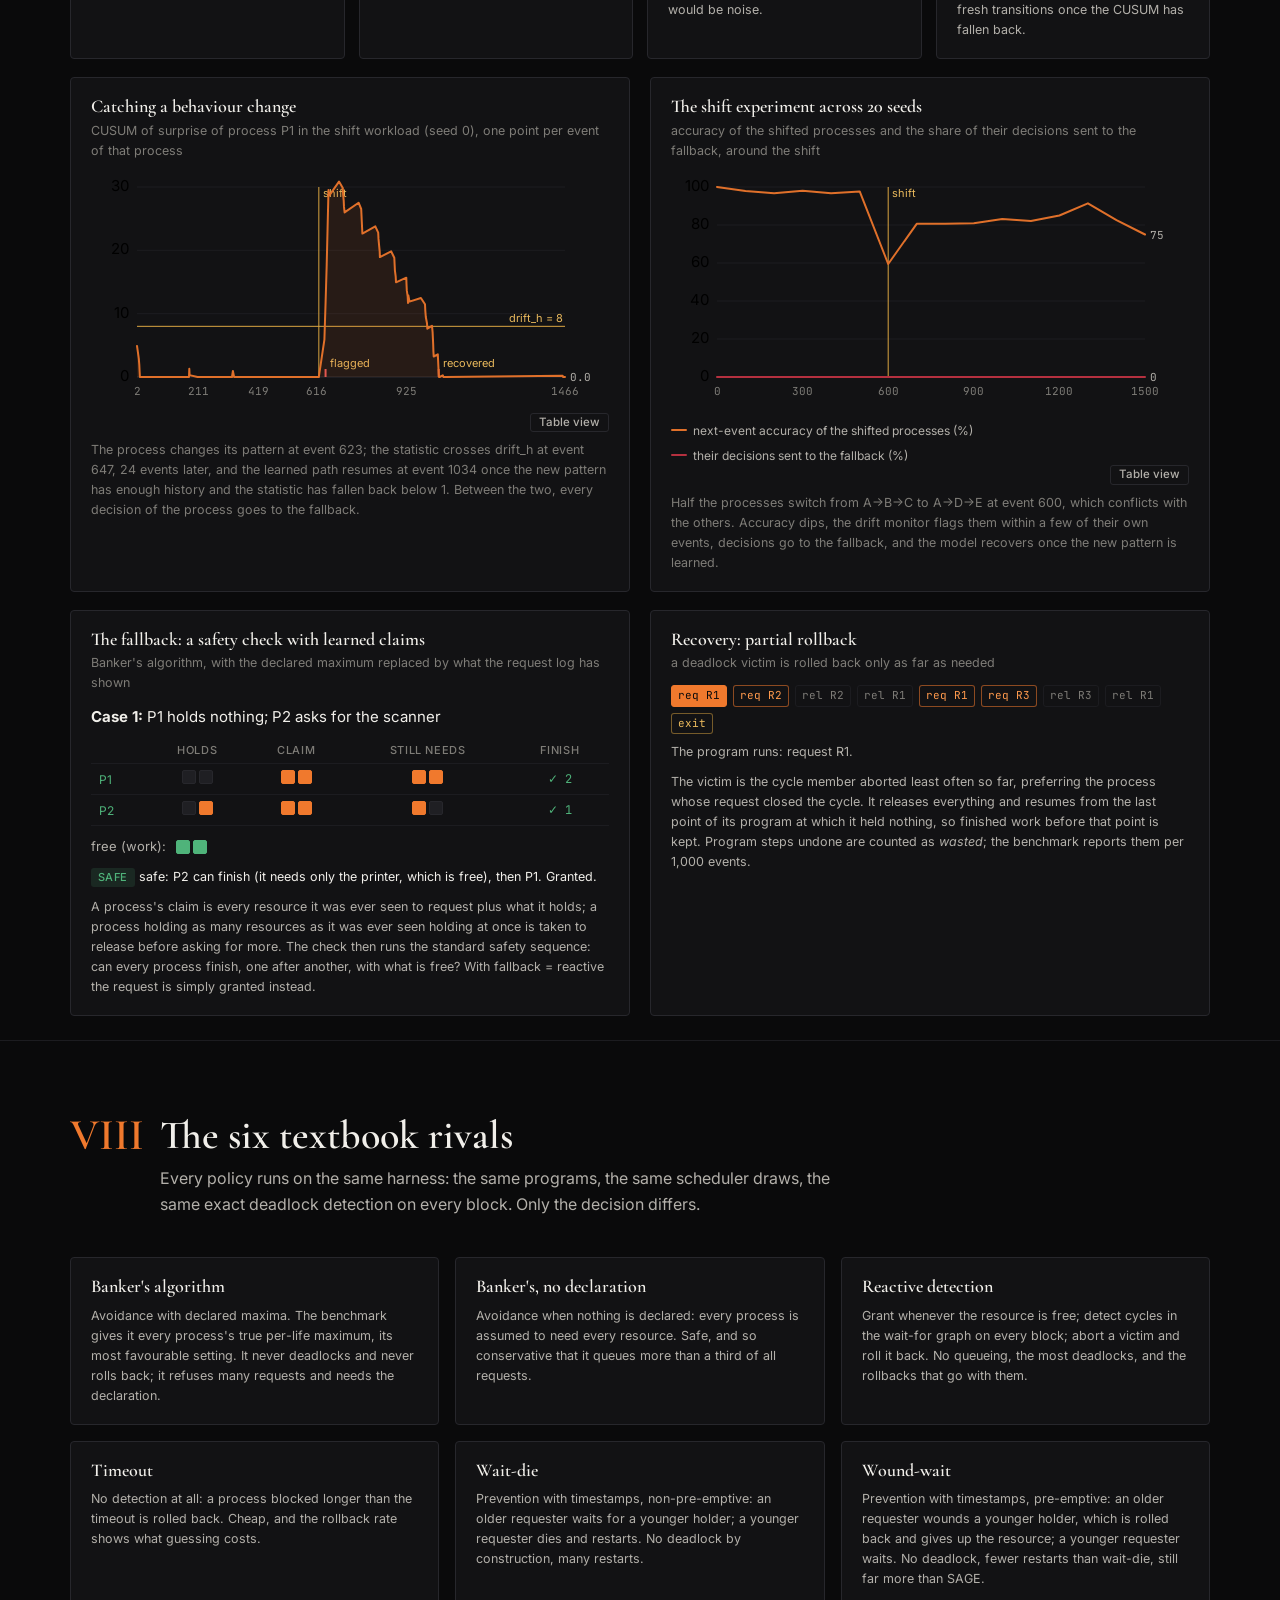
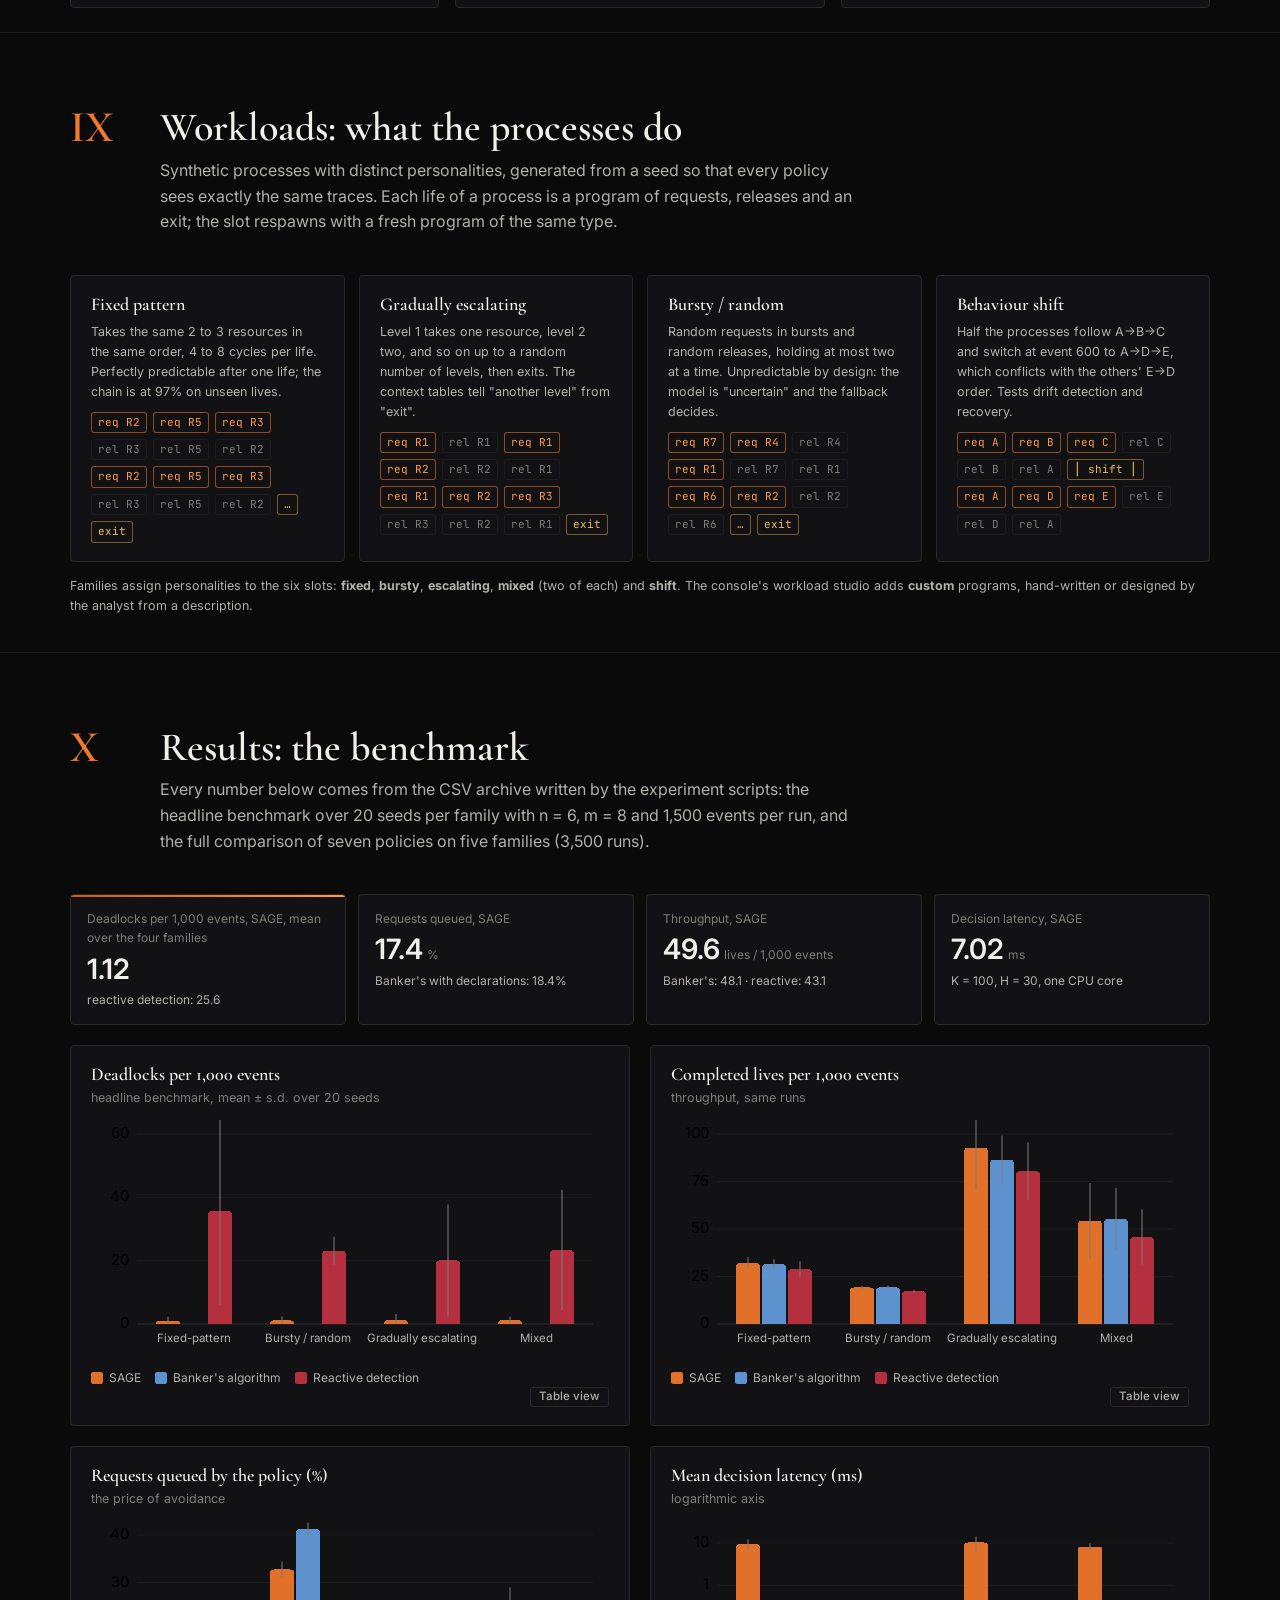
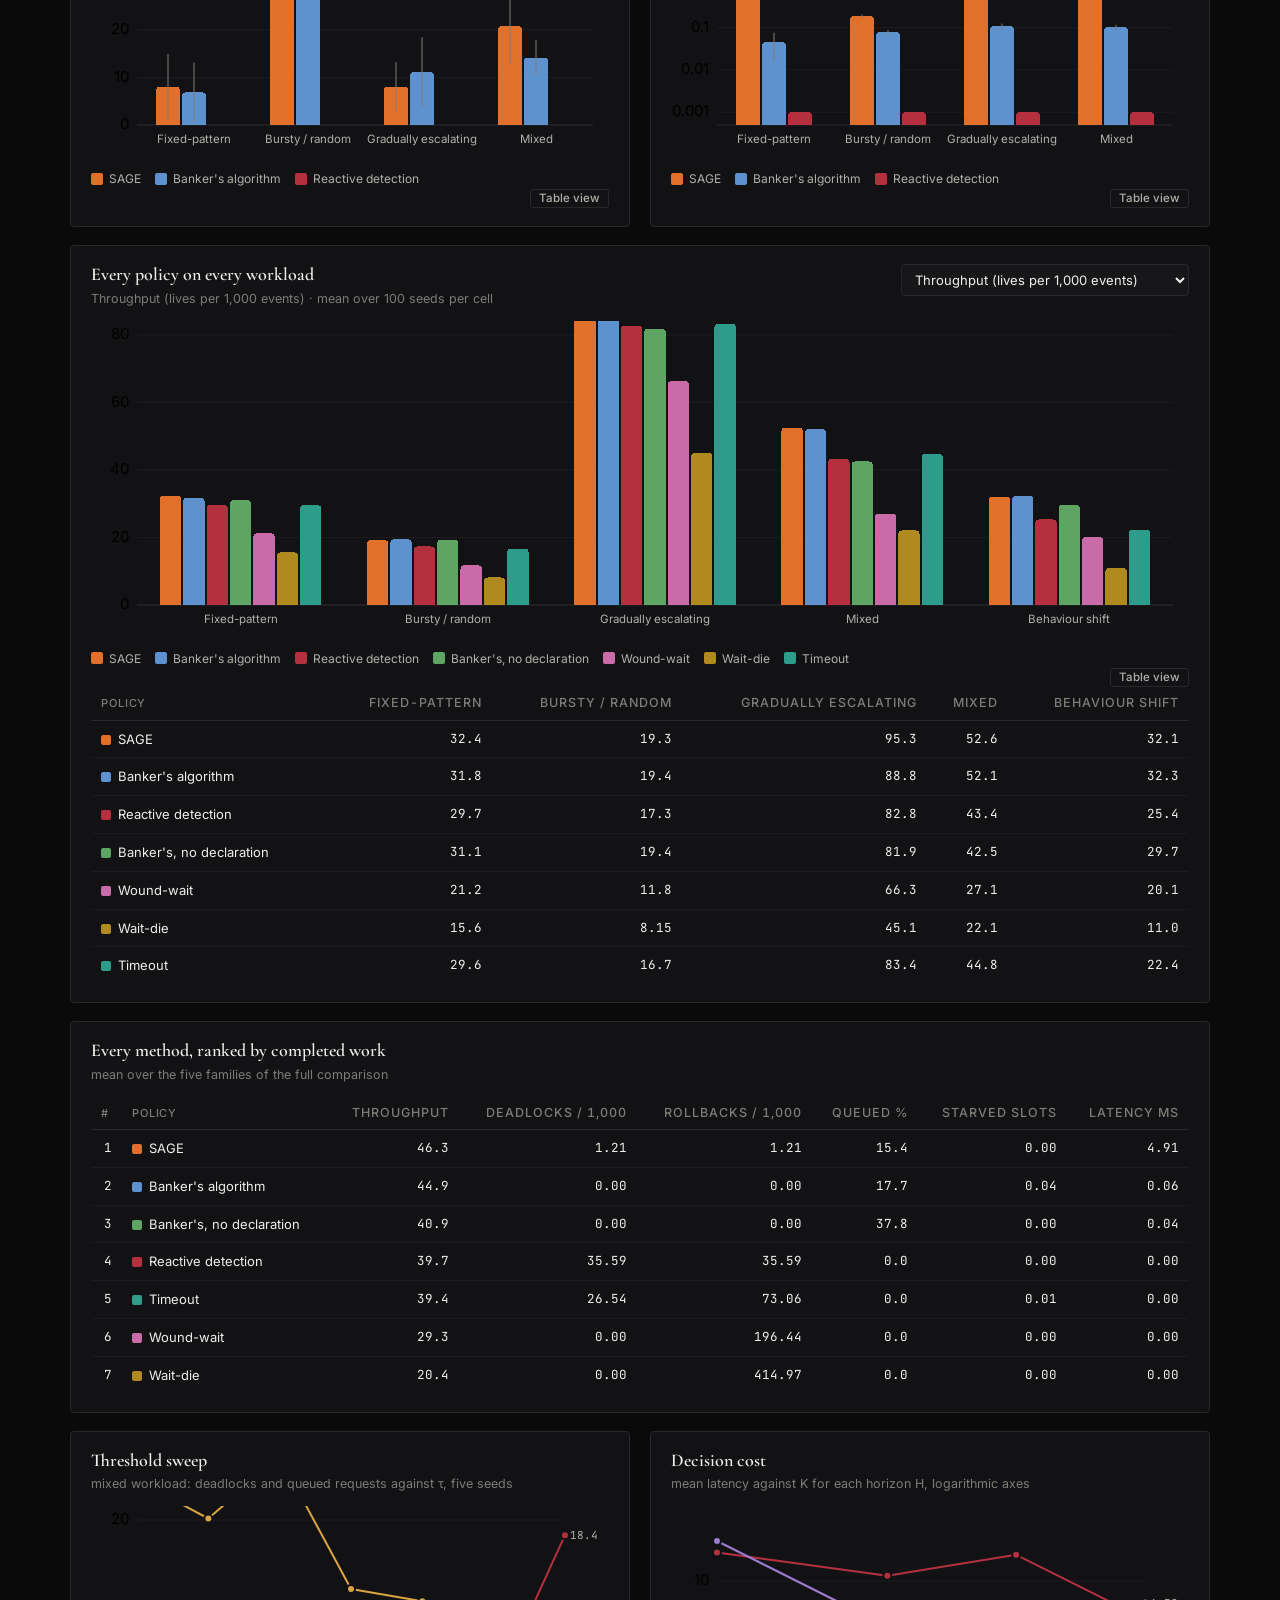
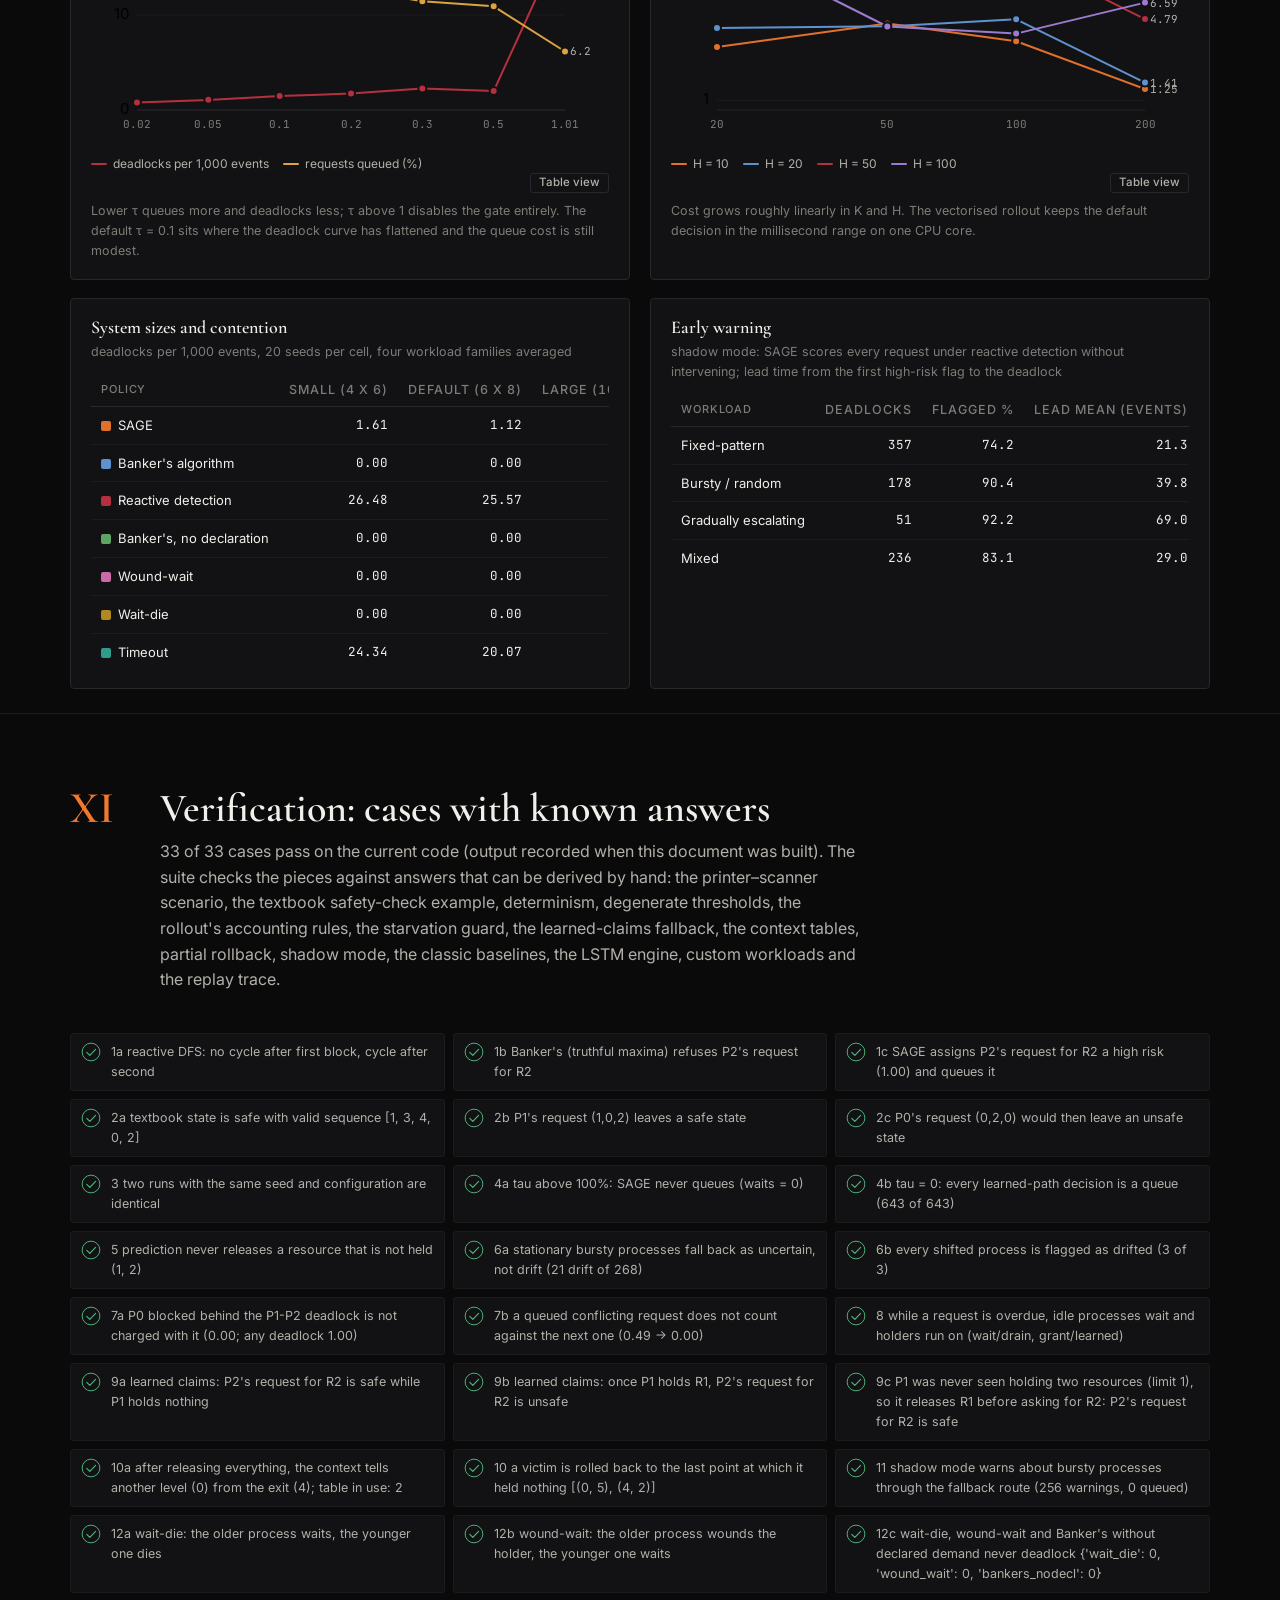
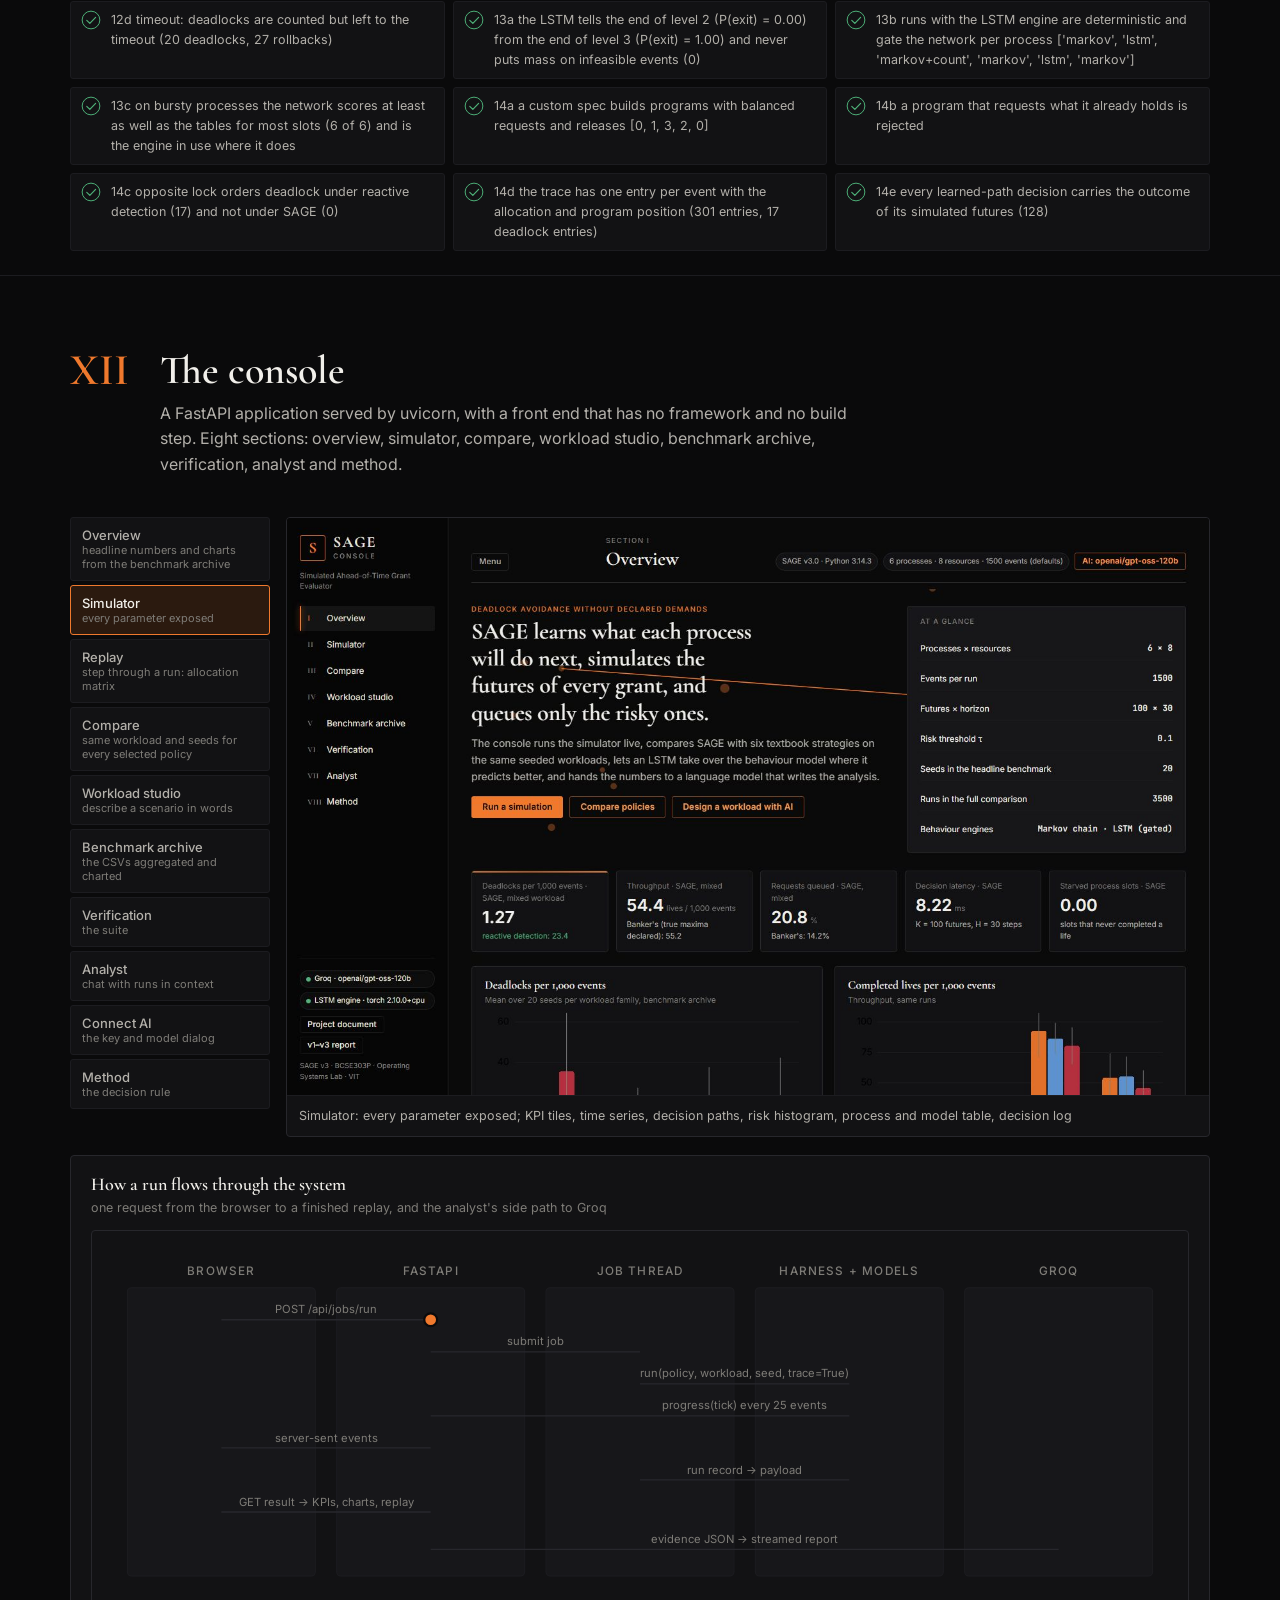
==== commit 74c76086: "Update every document and the console to version 3 - SAGE_Interactive_Report.html: black-and-orange " ====
--- a/docs/index.html
+++ b/docs/index.html
@@ -421,7 +421,7 @@
 <section class="hero" id="hero">
   <svg class="hero-bg" id="heroBg" viewBox="0 0 1200 520" preserveAspectRatio="xMidYMid slice" aria-hidden="true"></svg>
   <div class="wrap">
-    <p class="eyebrow">BCSE303P · Operating Systems Lab · Vellore Institute of Technology</p>
+    <p class="eyebrow">SAGE version 3 · BCSE303P · Operating Systems Lab · Vellore Institute of Technology</p>
     <h1>SA<span>G</span>E</h1>
     <p class="sub" id="heroSub">Deadlock avoidance that learns what each process will do next.</p>
     <p class="lede">The Simulated Ahead-of-Time Grant Evaluator removes the one thing Banker's algorithm cannot do without: declared maximum demands. Each process gets a behaviour model fitted from its own request log, every request for a free resource is tried in K simulated futures, and only the risky ones wait. This document covers the problem, the decision workflow, the two behaviour engines, a live replay of a real run, the full benchmark against six textbook strategies, the verification suite, the web console and the AI analyst.</p>
@@ -430,6 +430,7 @@
       <a class="btn" href="#replay">Watch a live run</a>
       <a class="btn btn-outline" href="#workflow">See the workflow</a>
       <a class="btn btn-outline" href="#results">Read the results</a>
+      <a class="btn btn-ghost" href="../SAGE_Interactive_Report.html">Full v1–v3 report</a>
     </div>
     <div class="hero-stats" id="heroStats"></div>
     <div class="scroll-cue"><i></i> scroll</div>
@@ -722,7 +723,7 @@
   </div>
 </div></section>
 </main>
-<footer><div class="wrap">SAGE · Simulated Ahead-of-Time Grant Evaluator · BCSE303P Operating Systems Lab, Vellore Institute of Technology · Harvi Bhavin Patel and Srishti Saluja · <a href="https://github.com/rohitarora80905-glitch/SAGE" target="_blank" rel="noopener">github.com/rohitarora80905-glitch/SAGE</a></div></footer>
+<footer><div class="wrap">SAGE version 3 · <a href="../SAGE_Interactive_Report.html">full v1–v3 report</a> · Simulated Ahead-of-Time Grant Evaluator · BCSE303P Operating Systems Lab, Vellore Institute of Technology · Harvi Bhavin Patel and Srishti Saluja · <a href="https://github.com/rohitarora80905-glitch/SAGE" target="_blank" rel="noopener">github.com/rohitarora80905-glitch/SAGE</a></div></footer>
 <div class="tooltip" id="tooltip"></div>
 <script>const D = {"generated":"2026-10-16 01:19","config":{"n":6,"m":8,"ticks":1500,"K":100,"H":30,"tau":0.1,"h_min":20,"w":10,"drift_h":8.0,"min_ll":-1.0,"floor":0.001,"shift_tick":600,"warmup_lives":1,"aging":400,"life_aging":900,"fallback":"claims","recovery":"partial","timeout":50,"model":"markov","lstm_hidden":48,"lstm_train_every":8,"lstm_bptt":96},"twin":{"sage":{"policy":"sage","policy_label":"SAGE","family":"mixed","seed":0,"ticks":500,"n":6,"m":8,"resources":["R1","R2","R3","R4","R5","R6","R7","R8"],"config":{"K":100,"H":30,"tau":0.1,"h_min":20,"drift_h":8.0,"min_ll":-1.0,"aging":400,"life_aging":900,"fallback":"claims","recovery":"partial","model":"lstm"},"summary":{"free_requests":228,"blocked":16,"deadlocks":1,"completed":19,"deadlock_rate":2.0,"queue_rate":4.825,"throughput":38.0,"latency_ms":6.097,"fallback_rate":0.0,"rollback_rate":2.0,"wasted_rate":2.0,"starved":3,"min_slot_completed":0},"counts":{"events":500,"requests":244,"free_requests":228,"granted":217,"policy_waits":11,"blocked":16,"fallback":0,"reevals":400,"forced":3,"deadlocks":1,"completed":19,"restarts":1,"wasted":1},"paths":[{"path":"learned","label":"Learned (rollout)","grant":209,"wait":3},{"path":"uncertain","label":"Uncertain (near random)","grant":6,"wait":4},{"path":"drain","label":"Starvation guard","grant":0,"wait":4},{"path":"cold","label":"Cold start","grant":2,"wait":0}],"risk_hist":{"edges":[0.0,0.1,0.2,0.3,0.4,0.5,0.6,0.7,0.8,0.9,1.0],"counts":[209,2,1,0,0,0,0,0,0,0],"n":212},"processes":[{"i":0,"name":"P1","personality":"fixed","personality_label":"Fixed pattern","completed":0,"aborts":0,"accuracy":100.0,"pattern":["R5","R7","R6"],"path_now":"learned","engine":"markov","support":42.0},{"i":1,"name":"P2","personality":"bursty","personality_label":"Bursty / random","completed":0,"aborts":0,"accuracy":16.666666666666668,"pattern":null,"path_now":"uncertain","engine":"lstm","support":79.0},{"i":2,"name":"P3","personality":"escalating","personality_label":"Gradually escalating","completed":2,"aborts":0,"accuracy":88.23529411764706,"pattern":["R1","R8"],"path_now":"learned","engine":"markov+count","support":24.0},{"i":3,"name":"P4","personality":"fixed","personality_label":"Fixed pattern","completed":16,"aborts":1,"accuracy":96.13526570048309,"pattern":["R1","R6"],"path_now":"learned","engine":"markov+count","support":447.0},{"i":4,"name":"P5","personality":"bursty","personality_label":"Bursty / random","completed":0,"aborts":0,"accuracy":30.76923076923077,"pattern":null,"path_now":"uncertain","engine":"lstm","support":54.0},{"i":5,"name":"P6","personality":"escalating","personality_label":"Gradually escalating","completed":1,"aborts":0,"accuracy":80.95238095238095,"pattern":["R4","R3","R2","R8"],"path_now":"learned","engine":"markov+count","support":42.0}],"deadlocks":[{"t":473,"cycle":[3,4],"victim":3}],"decisions":[{"t":1,"i":5,"r":3,"d":"grant","risk":0.0,"path":"learned"},{"t":2,"i":0,"r":4,"d":"grant","risk":0.07,"path":"learned"},{"t":3,"i":1,"r":6,"d":"wait","risk":null,"path":"uncertain"},{"t":4,"i":3,"r":0,"d":"grant","risk":0.0,"path":"learned"},{"t":6,"i":4,"r":7,"d":"wait","risk":null,"path":"uncertain"},{"t":7,"i":1,"r":6,"d":"wait","risk":null,"path":"uncertain"},{"t":7,"i":4,"r":7,"d":"grant","risk":null,"path":"uncertain"},{"t":8,"i":0,"r":6,"d":"grant","risk":0.0,"path":"learned"},{"t":9,"i":3,"r":5,"d":"wait","risk":0.1,"path":"learned"},{"t":10,"i":0,"r":5,"d":"wait","risk":0.1,"path":"learned"},{"t":11,"i":3,"r":5,"d":"grant","risk":0.0,"path":"learned"},{"t":12,"i":0,"r":5,"d":"grant","risk":0.03,"path":"learned"},{"t":13,"i":5,"r":3,"d":"grant","risk":0.02,"path":"learned"},{"t":15,"i":5,"r":2,"d":"grant","risk":0.02,"path":"learned"},{"t":16,"i":2,"r":0,"d":"grant","risk":null,"path":"cold"},{"t":17,"i":1,"r":6,"d":"wait","risk":null,"path":"uncertain"},{"t":19,"i":1,"r":6,"d":"wait","risk":null,"path":"uncertain"},{"t":19,"i":3,"r":0,"d":"grant","risk":0.0,"path":"learned"},{"t":21,"i":3,"r":5,"d":"grant","risk":0.0,"path":"learned"},{"t":22,"i":1,"r":6,"d":"wait","risk":null,"path":"uncertain"},{"t":23,"i":1,"r":6,"d":"wait","risk":null,"path":"uncertain"},{"t":23,"i":2,"r":0,"d":"grant","risk":null,"path":"cold"},{"t":24,"i":1,"r":6,"d":"wait","risk":null,"path":"uncertain"},{"t":25,"i":4,"r":1,"d":"wait","risk":null,"path":"uncertain"},{"t":27,"i":2,"r":7,"d":"grant","risk":null,"path":"cold"},{"t":28,"i":1,"r":6,"d":"wait","risk":null,"path":"uncertain"},{"t":28,"i":4,"r":1,"d":"grant","risk":null,"path":"uncertain"},{"t":29,"i":1,"r":6,"d":"wait","risk":null,"path":"uncertain"},{"t":30,"i":1,"r":6,"d":"wait","risk":null,"path":"uncertain"},{"t":31,"i":1,"r":6,"d":"wait","risk":null,"path":"uncertain"},{"t":31,"i":3,"r":0,"d":"grant","risk":0.0,"path":"learned"},{"t":32,"i":5,"r":3,"d":"grant","risk":0.04,"path":"learned"},{"t":33,"i":4,"r":7,"d":"grant","risk":null,"path":"uncertain"},{"t":34,"i":5,"r":2,"d":"grant","risk":0.07,"path":"learned"},{"t":35,"i":3,"r":5,"d":"grant","risk":0.0,"path":"learned"},{"t":36,"i":1,"r":6,"d":"grant","risk":null,"path":"uncertain"},{"t":42,"i":5,"r":1,"d":"wait","risk":0.22,"path":"learned"},{"t":43,"i":2,"r":0,"d":"wait","risk":null,"path":"cold"},{"t":43,"i":5,"r":1,"d":"wait","risk":0.12,"path":"learned"},{"t":44,"i":3,"r":0,"d":"grant","risk":0.0,"path":"learned"},{"t":45,"i":3,"r":5,"d":"grant","risk":0.0,"path":"learned"},{"t":46,"i":0,"r":4,"d":"grant","risk":0.0,"path":"learned"},{"t":47,"i":5,"r":1,"d":"wait","risk":0.14,"path":"learned"},{"t":49,"i":2,"r":0,"d":"wait","risk":null,"path":"cold"},{"t":49,"i":5,"r":1,"d":"wait","risk":0.22,"path":"learned"},{"t":50,"i":2,"r":0,"d":"wait","risk":null,"path":"cold"},{"t":50,"i":5,"r":1,"d":"wait","risk":0.31,"path":"learned"},{"t":51,"i":3,"r":0,"d":"grant","risk":0.0,"path":"learned"},{"t":52,"i":3,"r":5,"d":"grant","risk":0.0,"path":"learned"},{"t":53,"i":5,"r":1,"d":"wait","risk":0.27,"path":"learned"},{"t":54,"i":2,"r":0,"d":"wait","risk":null,"path":"cold"},{"t":54,"i":5,"r":1,"d":"wait","risk":0.18,"path":"learned"},{"t":55,"i":3,"r":0,"d":"grant","risk":0.0,"path":"learned"},{"t":56,"i":3,"r":5,"d":"grant","risk":0.0,"path":"learned"},{"t":57,"i":5,"r":1,"d":"wait","risk":0.18,"path":"learned"},{"t":58,"i":2,"r":0,"d":"wait","risk":null,"path":"cold"},{"t":58,"i":5,"r":1,"d":"wait","risk":0.29,"path":"learned"},{"t":59,"i":3,"r":0,"d":"grant","risk":0.0,"path":"learned"},{"t":60,"i":3,"r":5,"d":"grant","risk":0.0,"path":"learned"},{"t":61,"i":5,"r":1,"d":"wait","risk":0.28,"path":"learned"},{"t":62,"i":2,"r":0,"d":"wait","risk":null,"path":"cold"},{"t":62,"i":5,"r":1,"d":"wait","risk":0.24,"path":"learned"},{"t":63,"i":3,"r":0,"d":"grant","risk":0.0,"path":"learned"},{"t":64,"i":3,"r":5,"d":"grant","risk":0.0,"path":"learned"},{"t":65,"i":5,"r":1,"d":"wait","risk":0.32,"path":"learned"},{"t":66,"i":2,"r":0,"d":"wait","risk":null,"path":"cold"},{"t":66,"i":5,"r":1,"d":"wait","risk":0.29,"path":"learned"},{"t":67,"i":2,"r":0,"d":"wait","risk":null,"path":"cold"},{"t":67,"i":5,"r":1,"d":"wait","risk":0.27,"path":"learned"},{"t":68,"i":3,"r":0,"d":"grant","risk":0.0,"path":"learned"},{"t":69,"i":3,"r":5,"d":"grant","risk":0.0,"path":"learned"},{"t":70,"i":5,"r":1,"d":"wait","risk":0.27,"path":"learned"},{"t":71,"i":2,"r":0,"d":"wait","risk":null,"path":"cold"},{"t":71,"i":5,"r":1,"d":"wait","risk":0.28,"path":"learned"},{"t":72,"i":3,"r":0,"d":"grant","risk":0.0,"path":"learned"},{"t":73,"i":3,"r":5,"d":"grant","risk":0.0,"path":"learned"},{"t":74,"i":5,"r":1,"d":"wait","risk":0.27,"path":"learned"},{"t":75,"i":2,"r":0,"d":"wait","risk":null,"path":"cold"},{"t":75,"i":5,"r":1,"d":"wait","risk":0.29,"path":"learned"},{"t":76,"i":3,"r":0,"d":"grant","risk":0.0,"path":"learned"},{"t":77,"i":3,"r":5,"d":"grant","risk":0.0,"path":"learned"},{"t":78,"i":5,"r":1,"d":"wait","risk":0.29,"path":"learned"},{"t":79,"i":2,"r":0,"d":"wait","risk":null,"path":"cold"},{"t":79,"i":5,"r":1,"d":"wait","risk":0.21,"path":"learned"},{"t":80,"i":3,"r":0,"d":"grant","risk":0.0,"path":"learned"},{"t":81,"i":3,"r":5,"d":"grant","risk":0.0,"path":"learned"},{"t":82,"i":5,"r":1,"d":"wait","risk":0.32,"path":"learned"},{"t":83,"i":2,"r":0,"d":"wait","risk":null,"path":"cold"},{"t":83,"i":5,"r":1,"d":"wait","risk":0.24,"path":"learned"},{"t":84,"i":3,"r":0,"d":"grant","risk":0.0,"path":"learned"},{"t":85,"i":3,"r":5,"d":"grant","risk":0.0,"path":"learned"},{"t":86,"i":5,"r":1,"d":"wait","risk":0.3,"path":"learned"},{"t":87,"i":2,"r":0,"d":"wait","risk":null,"path":"cold"},{"t":87,"i":5,"r":1,"d":"wait","risk":0.21,"path":"learned"},{"t":88,"i":3,"r":0,"d":"grant","risk":0.0,"path":"learned"},{"t":89,"i":3,"r":5,"d":"grant","risk":0.0,"path":"learned"},{"t":90,"i":5,"r":1,"d":"wait","risk":0.31,"path":"learned"},{"t":91,"i":2,"r":0,"d":"wait","risk":null,"path":"cold"},{"t":91,"i":5,"r":1,"d":"wait","risk":0.29,"path":"learned"},{"t":92,"i":2,"r":0,"d":"wait","risk":null,"path":"cold"},{"t":92,"i":5,"r":1,"d":"wait","risk":0.36,"path":"learned"},{"t":93,"i":3,"r":0,"d":"grant","risk":0.0,"path":"learned"},{"t":94,"i":3,"r":5,"d":"grant","risk":0.0,"path":"learned"},{"t":95,"i":5,"r":1,"d":"wait","risk":0.2,"path":"learned"},{"t":96,"i":2,"r":0,"d":"wait","risk":null,"path":"cold"},{"t":96,"i":5,"r":1,"d":"wait","risk":0.27,"path":"learned"},{"t":97,"i":3,"r":0,"d":"grant","risk":0.0,"path":"learned"},{"t":98,"i":3,"r":5,"d":"grant","risk":0.0,"path":"learned"},{"t":99,"i":5,"r":1,"d":"wait","risk":0.22,"path":"learned"},{"t":100,"i":2,"r":0,"d":"wait","risk":null,"path":"cold"},{"t":100,"i":5,"r":1,"d":"wait","risk":0.26,"path":"learned"},{"t":101,"i":3,"r":0,"d":"grant","risk":0.0,"path":"learned"},{"t":102,"i":3,"r":5,"d":"grant","risk":0.0,"path":"learned"},{"t":103,"i":5,"r":1,"d":"wait","risk":0.19,"path":"learned"},{"t":104,"i":2,"r":0,"d":"wait","risk":null,"path":"cold"},{"t":104,"i":5,"r":1,"d":"wait","risk":0.28,"path":"learned"},{"t":105,"i":3,"r":0,"d":"grant","risk":0.0,"path":"learned"},{"t":106,"i":3,"r":5,"d":"grant","risk":0.0,"path":"learned"},{"t":107,"i":5,"r":1,"d":"wait","risk":0.25,"path":"learned"},{"t":108,"i":2,"r":0,"d":"wait","risk":null,"path":"cold"},{"t":108,"i":5,"r":1,"d":"wait","risk":0.27,"path":"learned"},{"t":109,"i":3,"r":0,"d":"grant","risk":0.0,"path":"learned"},{"t":110,"i":3,"r":5,"d":"grant","risk":0.0,"path":"learned"},{"t":111,"i":5,"r":1,"d":"wait","risk":0.26,"path":"learned"},{"t":112,"i":2,"r":0,"d":"wait","risk":null,"path":"cold"},{"t":112,"i":5,"r":1,"d":"wait","risk":0.24,"path":"learned"},{"t":113,"i":3,"r":0,"d":"grant","risk":0.0,"path":"learned"},{"t":114,"i":3,"r":5,"d":"grant","risk":0.0,"path":"learned"},{"t":115,"i":5,"r":1,"d":"wait","risk":0.26,"path":"learned"},{"t":116,"i":2,"r":0,"d":"wait","risk":null,"path":"cold"},{"t":116,"i":5,"r":1,"d":"wait","risk":0.34,"path":"learned"},{"t":117,"i":3,"r":0,"d":"grant","risk":0.0,"path":"learned"},{"t":118,"i":3,"r":5,"d":"grant","risk":0.0,"path":"learned"},{"t":119,"i":5,"r":1,"d":"wait","risk":0.26,"path":"learned"},{"t":120,"i":2,"r":0,"d":"wait","risk":null,"path":"cold"},{"t":120,"i":5,"r":1,"d":"wait","risk":0.22,"path":"learned"},{"t":121,"i":2,"r":0,"d":"wait","risk":null,"path":"cold"},{"t":121,"i":5,"r":1,"d":"wait","risk":0.26,"path":"learned"},{"t":122,"i":3,"r":0,"d":"grant","risk":0.0,"path":"learned"},{"t":123,"i":3,"r":5,"d":"grant","risk":0.0,"path":"learned"},{"t":124,"i":5,"r":1,"d":"wait","risk":0.29,"path":"learned"},{"t":125,"i":2,"r":0,"d":"wait","risk":null,"path":"cold"},{"t":125,"i":5,"r":1,"d":"wait","risk":0.24,"path":"learned"},{"t":126,"i":3,"r":0,"d":"grant","risk":0.0,"path":"learned"},{"t":127,"i":3,"r":5,"d":"grant","risk":0.0,"path":"learned"},{"t":128,"i":5,"r":1,"d":"wait","risk":0.24,"path":"learned"},{"t":129,"i":2,"r":0,"d":"wait","risk":null,"path":"cold"},{"t":129,"i":5,"r":1,"d":"wait","risk":0.27,"path":"learned"},{"t":130,"i":3,"r":0,"d":"grant","risk":0.0,"path":"learned"},{"t":131,"i":3,"r":5,"d":"grant","risk":0.0,"path":"learned"},{"t":132,"i":5,"r":1,"d":"wait","risk":0.28,"path":"learned"},{"t":133,"i":2,"r":0,"d":"wait","risk":null,"path":"cold"},{"t":133,"i":5,"r":1,"d":"wait","risk":0.3,"path":"learned"},{"t":134,"i":3,"r":0,"d":"grant","risk":0.0,"path":"learned"},{"t":135,"i":3,"r":5,"d":"grant","risk":0.0,"path":"learned"},{"t":136,"i":5,"r":1,"d":"wait","risk":0.27,"path":"learned"},{"t":137,"i":2,"r":0,"d":"wait","risk":null,"path":"cold"},{"t":137,"i":5,"r":1,"d":"wait","risk":0.32,"path":"learned"},{"t":138,"i":3,"r":0,"d":"grant","risk":0.0,"path":"learned"},{"t":139,"i":3,"r":5,"d":"grant","risk":0.0,"path":"learned"},{"t":140,"i":5,"r":1,"d":"wait","risk":0.18,"path":"learned"},{"t":141,"i":2,"r":0,"d":"wait","risk":null,"path":"cold"},{"t":141,"i":5,"r":1,"d":"wait","risk":0.24,"path":"learned"},{"t":142,"i":3,"r":0,"d":"grant","risk":0.0,"path":"learned"},{"t":143,"i":3,"r":5,"d":"grant","risk":0.0,"path":"learned"},{"t":144,"i":5,"r":1,"d":"wait","risk":0.39,"path":"learned"},{"t":145,"i":2,"r":0,"d":"wait","risk":null,"path":"cold"},{"t":145,"i":5,"r":1,"d":"wait","risk":0.2,"path":"learned"},{"t":146,"i":3,"r":0,"d":"grant","risk":0.0,"path":"learned"},{"t":147,"i":3,"r":5,"d":"grant","risk":0.0,"path":"learned"},{"t":148,"i":5,"r":1,"d":"wait","risk":0.23,"path":"learned"},{"t":149,"i":2,"r":0,"d":"wait","risk":null,"path":"cold"},{"t":149,"i":5,"r":1,"d":"wait","risk":0.18,"path":"learned"},{"t":150,"i":2,"r":0,"d":"wait","risk":null,"path":"cold"},{"t":150,"i":5,"r":1,"d":"wait","risk":0.27,"path":"learned"},{"t":151,"i":3,"r":0,"d":"grant","risk":0.0,"path":"learned"},{"t":152,"i":3,"r":5,"d":"grant","risk":0.0,"path":"learned"},{"t":153,"i":5,"r":1,"d":"wait","risk":0.23,"path":"learned"},{"t":154,"i":2,"r":0,"d":"wait","risk":null,"path":"cold"},{"t":154,"i":5,"r":1,"d":"wait","risk":0.27,"path":"learned"},{"t":155,"i":3,"r":0,"d":"grant","risk":0.0,"path":"learned"},{"t":156,"i":3,"r":5,"d":"grant","risk":0.0,"path":"learned"},{"t":157,"i":5,"r":1,"d":"wait","risk":0.33,"path":"learned"},{"t":158,"i":2,"r":0,"d":"wait","risk":null,"path":"cold"},{"t":158,"i":5,"r":1,"d":"wait","risk":0.25,"path":"learned"},{"t":159,"i":3,"r":0,"d":"grant","risk":0.0,"path":"learned"},{"t":160,"i":3,"r":5,"d":"grant","risk":0.0,"path":"learned"},{"t":161,"i":5,"r":1,"d":"wait","risk":0.19,"path":"learned"},{"t":162,"i":2,"r":0,"d":"wait","risk":null,"path":"cold"},{"t":162,"i":5,"r":1,"d":"wait","risk":0.25,"path":"learned"},{"t":163,"i":3,"r":0,"d":"grant","risk":0.0,"path":"learned"},{"t":164,"i":3,"r":5,"d":"grant","risk":0.0,"path":"learned"},{"t":165,"i":5,"r":1,"d":"wait","risk":0.26,"path":"learned"},{"t":166,"i":2,"r":0,"d":"wait","risk":null,"path":"cold"},{"t":166,"i":5,"r":1,"d":"wait","risk":0.29,"path":"learned"},{"t":167,"i":3,"r":0,"d":"grant","risk":0.0,"path":"learned"},{"t":168,"i":3,"r":5,"d":"grant","risk":0.0,"path":"learned"},{"t":169,"i":5,"r":1,"d":"wait","risk":0.21,"path":"learned"},{"t":170,"i":2,"r":0,"d":"wait","risk":null,"path":"cold"},{"t":170,"i":5,"r":1,"d":"wait","risk":0.3,"path":"learned"},{"t":171,"i":3,"r":0,"d":"grant","risk":0.0,"path":"learned"},{"t":172,"i":3,"r":5,"d":"grant","risk":0.0,"path":"learned"},{"t":173,"i":5,"r":1,"d":"wait","risk":0.17,"path":"learned"},{"t":174,"i":2,"r":0,"d":"wait","risk":null,"path":"cold"},{"t":174,"i":5,"r":1,"d":"wait","risk":0.28,"path":"learned"},{"t":175,"i":2,"r":0,"d":"wait","risk":null,"path":"cold"},{"t":175,"i":5,"r":1,"d":"wait","risk":0.18,"path":"learned"},{"t":176,"i":3,"r":0,"d":"grant","risk":0.0,"path":"learned"},{"t":177,"i":3,"r":5,"d":"grant","risk":0.0,"path":"learned"},{"t":178,"i":5,"r":1,"d":"wait","risk":0.21,"path":"learned"},{"t":179,"i":2,"r":0,"d":"wait","risk":null,"path":"cold"},{"t":179,"i":5,"r":1,"d":"wait","risk":0.21,"path":"learned"},{"t":180,"i":3,"r":0,"d":"grant","risk":0.0,"path":"learned"},{"t":181,"i":3,"r":5,"d":"grant","risk":0.0,"path":"learned"},{"t":182,"i":5,"r":1,"d":"wait","risk":0.31,"path":"learned"},{"t":183,"i":2,"r":0,"d":"wait","risk":null,"path":"cold"},{"t":183,"i":5,"r":1,"d":"wait","risk":0.23,"path":"learned"},{"t":184,"i":3,"r":0,"d":"grant","risk":0.0,"path":"learned"},{"t":185,"i":3,"r":5,"d":"grant","risk":0.0,"path":"learned"},{"t":186,"i":5,"r":1,"d":"wait","risk":0.2,"path":"learned"},{"t":187,"i":2,"r":0,"d":"wait","risk":null,"path":"cold"},{"t":187,"i":5,"r":1,"d":"wait","risk":0.2,"path":"learned"},{"t":188,"i":3,"r":0,"d":"grant","risk":0.0,"path":"learned"},{"t":189,"i":3,"r":5,"d":"grant","risk":0.0,"path":"learned"},{"t":190,"i":5,"r":1,"d":"wait","risk":0.2,"path":"learned"},{"t":191,"i":2,"r":0,"d":"wait","risk":null,"path":"cold"},{"t":191,"i":5,"r":1,"d":"wait","risk":0.26,"path":"learned"},{"t":192,"i":3,"r":0,"d":"grant","risk":0.0,"path":"learned"},{"t":193,"i":3,"r":5,"d":"grant","risk":0.0,"path":"learned"},{"t":194,"i":5,"r":1,"d":"wait","risk":0.25,"path":"learned"},{"t":195,"i":2,"r":0,"d":"wait","risk":null,"path":"cold"},{"t":195,"i":5,"r":1,"d":"wait","risk":0.26,"path":"learned"},{"t":196,"i":3,"r":0,"d":"grant","risk":0.0,"path":"learned"},{"t":197,"i":3,"r":5,"d":"grant","risk":0.0,"path":"learned"},{"t":198,"i":5,"r":1,"d":"wait","risk":0.24,"path":"learned"},{"t":199,"i":2,"r":0,"d":"wait","risk":null,"path":"cold"},{"t":199,"i":5,"r":1,"d":"wait","risk":0.23,"path":"learned"},{"t":200,"i":2,"r":0,"d":"wait","risk":null,"path":"cold"},{"t":200,"i":5,"r":1,"d":"wait","risk":0.19,"path":"learned"},{"t":201,"i":3,"r":0,"d":"grant","risk":0.0,"path":"learned"},{"t":202,"i":3,"r":5,"d":"grant","risk":0.0,"path":"learned"},{"t":203,"i":5,"r":1,"d":"wait","risk":0.27,"path":"learned"},{"t":204,"i":2,"r":0,"d":"wait","risk":null,"path":"cold"},{"t":204,"i":5,"r":1,"d":"wait","risk":0.3,"path":"learned"},{"t":205,"i":3,"r":0,"d":"grant","risk":0.0,"path":"learned"},{"t":206,"i":3,"r":5,"d":"grant","risk":0.0,"path":"learned"},{"t":207,"i":5,"r":1,"d":"wait","risk":0.2,"path":"learned"},{"t":208,"i":2,"r":0,"d":"wait","risk":null,"path":"cold"},{"t":208,"i":5,"r":1,"d":"wait","risk":0.25,"path":"learned"},{"t":209,"i":3,"r":0,"d":"grant","risk":0.0,"path":"learned"},{"t":210,"i":3,"r":5,"d":"grant","risk":0.0,"path":"learned"},{"t":211,"i":5,"r":1,"d":"wait","risk":0.26,"path":"learned"},{"t":212,"i":2,"r":0,"d":"wait","risk":null,"path":"cold"},{"t":212,"i":5,"r":1,"d":"wait","risk":0.18,"path":"learned"},{"t":213,"i":3,"r":0,"d":"grant","risk":0.0,"path":"learned"},{"t":214,"i":3,"r":5,"d":"grant","risk":0.0,"path":"learned"},{"t":215,"i":5,"r":1,"d":"wait","risk":0.29,"path":"learned"},{"t":216,"i":2,"r":0,"d":"wait","risk":null,"path":"cold"},{"t":216,"i":5,"r":1,"d":"wait","risk":0.3,"path":"learned"},{"t":217,"i":3,"r":0,"d":"grant","risk":0.0,"path":"learned"},{"t":218,"i":3,"r":5,"d":"grant","risk":0.0,"path":"learned"},{"t":219,"i":5,"r":1,"d":"wait","risk":0.3,"path":"learned"},{"t":220,"i":2,"r":0,"d":"wait","risk":null,"path":"cold"},{"t":220,"i":5,"r":1,"d":"wait","risk":0.23,"path":"learned"},{"t":221,"i":3,"r":0,"d":"grant","risk":0.0,"path":"learned"},{"t":222,"i":3,"r":5,"d":"grant","risk":0.0,"path":"learned"},{"t":223,"i":5,"r":1,"d":"wait","risk":0.22,"path":"learned"},{"t":224,"i":2,"r":0,"d":"wait","risk":null,"path":"cold"},{"t":224,"i":5,"r":1,"d":"wait","risk":0.22,"path":"learned"},{"t":225,"i":3,"r":0,"d":"grant","risk":0.0,"path":"learned"},{"t":226,"i":3,"r":5,"d":"grant","risk":0.0,"path":"learned"},{"t":227,"i":5,"r":1,"d":"wait","risk":0.24,"path":"learned"},{"t":228,"i":2,"r":0,"d":"wait","risk":null,"path":"cold"},{"t":228,"i":5,"r":1,"d":"wait","risk":0.21,"path":"learned"},{"t":229,"i":3,"r":0,"d":"grant","risk":0.0,"path":"learned"},{"t":230,"i":3,"r":5,"d":"grant","risk":0.0,"path":"learned"},{"t":231,"i":5,"r":1,"d":"wait","risk":0.25,"path":"learned"},{"t":232,"i":2,"r":0,"d":"wait","risk":null,"path":"cold"},{"t":232,"i":5,"r":1,"d":"wait","risk":0.2,"path":"learned"},{"t":233,"i":2,"r":0,"d":"wait","risk":null,"path":"cold"},{"t":233,"i":5,"r":1,"d":"wait","risk":0.18,"path":"learned"},{"t":234,"i":3,"r":0,"d":"grant","risk":0.0,"path":"learned"},{"t":235,"i":3,"r":5,"d":"grant","risk":0.0,"path":"learned"},{"t":236,"i":5,"r":1,"d":"wait","risk":0.32,"path":"learned"},{"t":237,"i":2,"r":0,"d":"wait","risk":null,"path":"cold"},{"t":237,"i":5,"r":1,"d":"wait","risk":0.28,"path":"learned"},{"t":238,"i":3,"r":0,"d":"grant","risk":0.0,"path":"learned"},{"t":239,"i":3,"r":5,"d":"grant","risk":0.0,"path":"learned"},{"t":240,"i":5,"r":1,"d":"wait","risk":0.23,"path":"learned"},{"t":241,"i":2,"r":0,"d":"wait","risk":null,"path":"cold"},{"t":241,"i":5,"r":1,"d":"wait","risk":0.23,"path":"learned"},{"t":242,"i":3,"r":0,"d":"grant","risk":0.0,"path":"learned"},{"t":243,"i":3,"r":5,"d":"grant","risk":0.0,"path":"learned"},{"t":244,"i":5,"r":1,"d":"wait","risk":0.32,"path":"learned"},{"t":245,"i":2,"r":0,"d":"wait","risk":null,"path":"cold"},{"t":245,"i":5,"r":1,"d":"wait","risk":0.24,"path":"learned"},{"t":246,"i":3,"r":0,"d":"grant","risk":0.0,"path":"learned"},{"t":247,"i":3,"r":5,"d":"grant","risk":0.0,"path":"learned"},{"t":248,"i":5,"r":1,"d":"wait","risk":0.18,"path":"learned"},{"t":249,"i":2,"r":0,"d":"wait","risk":null,"path":"cold"},{"t":249,"i":5,"r":1,"d":"wait","risk":0.22,"path":"learned"},{"t":250,"i":3,"r":0,"d":"grant","risk":0.0,"path":"learned"},{"t":251,"i":3,"r":5,"d":"grant","risk":0.0,"path":"learned"},{"t":252,"i":5,"r":1,"d":"wait","risk":0.31,"path":"learned"},{"t":253,"i":2,"r":0,"d":"wait","risk":null,"path":"cold"},{"t":253,"i":5,"r":1,"d":"wait","risk":0.27,"path":"learned"},{"t":254,"i":3,"r":0,"d":"grant","risk":0.0,"path":"learned"},{"t":255,"i":3,"r":5,"d":"grant","risk":0.0,"path":"learned"},{"t":256,"i":5,"r":1,"d":"wait","risk":0.24,"path":"learned"},{"t":257,"i":2,"r":0,"d":"wait","risk":null,"path":"cold"},{"t":257,"i":5,"r":1,"d":"wait","risk":0.26,"path":"learned"},{"t":258,"i":2,"r":0,"d":"wait","risk":null,"path":"cold"},{"t":258,"i":5,"r":1,"d":"wait","risk":0.25,"path":"learned"},{"t":259,"i":3,"r":0,"d":"grant","risk":0.0,"path":"learned"},{"t":260,"i":3,"r":5,"d":"grant","risk":0.0,"path":"learned"},{"t":261,"i":5,"r":1,"d":"wait","risk":0.19,"path":"learned"},{"t":262,"i":2,"r":0,"d":"wait","risk":null,"path":"cold"},{"t":262,"i":5,"r":1,"d":"wait","risk":0.27,"path":"learned"},{"t":263,"i":3,"r":0,"d":"grant","risk":0.0,"path":"learned"},{"t":264,"i":3,"r":5,"d":"grant","risk":0.0,"path":"learned"},{"t":265,"i":5,"r":1,"d":"wait","risk":0.25,"path":"learned"},{"t":266,"i":2,"r":0,"d":"wait","risk":null,"path":"cold"},{"t":266,"i":5,"r":1,"d":"wait","risk":0.3,"path":"learned"},{"t":267,"i":3,"r":0,"d":"grant","risk":0.0,"path":"learned"},{"t":268,"i":3,"r":5,"d":"grant","risk":0.0,"path":"learned"},{"t":269,"i":5,"r":1,"d":"wait","risk":0.24,"path":"learned"},{"t":270,"i":2,"r":0,"d":"wait","risk":null,"path":"cold"},{"t":270,"i":5,"r":1,"d":"wait","risk":0.27,"path":"learned"},{"t":271,"i":3,"r":0,"d":"grant","risk":0.0,"path":"learned"},{"t":272,"i":3,"r":5,"d":"grant","risk":0.0,"path":"learned"},{"t":273,"i":5,"r":1,"d":"wait","risk":0.22,"path":"learned"},{"t":274,"i":2,"r":0,"d":"wait","risk":null,"path":"cold"},{"t":274,"i":5,"r":1,"d":"wait","risk":0.3,"path":"learned"},{"t":275,"i":3,"r":0,"d":"grant","risk":0.0,"path":"learned"},{"t":276,"i":3,"r":5,"d":"grant","risk":0.0,"path":"learned"},{"t":277,"i":5,"r":1,"d":"wait","risk":0.25,"path":"learned"},{"t":278,"i":2,"r":0,"d":"wait","risk":null,"path":"cold"},{"t":278,"i":5,"r":1,"d":"wait","risk":0.26,"path":"learned"},{"t":279,"i":3,"r":0,"d":"grant","risk":0.0,"path":"learned"},{"t":280,"i":3,"r":5,"d":"grant","risk":0.0,"path":"learned"},{"t":281,"i":5,"r":1,"d":"wait","risk":0.22,"path":"learned"},{"t":282,"i":2,"r":0,"d":"wait","risk":null,"path":"cold"},{"t":282,"i":5,"r":1,"d":"wait","risk":0.3,"path":"learned"},{"t":283,"i":3,"r":0,"d":"grant","risk":0.0,"path":"learned"},{"t":284,"i":3,"r":5,"d":"grant","risk":0.0,"path":"learned"},{"t":285,"i":5,"r":1,"d":"wait","risk":0.24,"path":"learned"},{"t":286,"i":2,"r":0,"d":"wait","risk":null,"path":"cold"},{"t":286,"i":5,"r":1,"d":"wait","risk":0.24,"path":"learned"},{"t":287,"i":2,"r":0,"d":"wait","risk":null,"path":"cold"},{"t":287,"i":5,"r":1,"d":"wait","risk":0.26,"path":"learned"},{"t":288,"i":3,"r":0,"d":"grant","risk":0.0,"path":"learned"},{"t":289,"i":3,"r":5,"d":"grant","risk":0.0,"path":"learned"},{"t":290,"i":5,"r":1,"d":"wait","risk":0.3,"path":"learned"},{"t":291,"i":2,"r":0,"d":"wait","risk":null,"path":"cold"},{"t":291,"i":5,"r":1,"d":"wait","risk":0.31,"path":"learned"},{"t":292,"i":3,"r":0,"d":"grant","risk":0.0,"path":"learned"},{"t":293,"i":3,"r":5,"d":"grant","risk":0.0,"path":"learned"},{"t":294,"i":5,"r":1,"d":"wait","risk":0.22,"path":"learned"},{"t":295,"i":2,"r":0,"d":"wait","risk":null,"path":"cold"},{"t":295,"i":5,"r":1,"d":"wait","risk":0.21,"path":"learned"},{"t":296,"i":3,"r":0,"d":"grant","risk":0.0,"path":"learned"},{"t":297,"i":3,"r":5,"d":"grant","risk":0.0,"path":"learned"},{"t":298,"i":5,"r":1,"d":"wait","risk":0.27,"path":"learned"},{"t":299,"i":2,"r":0,"d":"wait","risk":null,"path":"cold"},{"t":299,"i":5,"r":1,"d":"wait","risk":0.28,"path":"learned"},{"t":300,"i":3,"r":0,"d":"grant","risk":0.0,"path":"learned"},{"t":301,"i":3,"r":5,"d":"grant","risk":0.0,"path":"learned"},{"t":302,"i":5,"r":1,"d":"wait","risk":0.15,"path":"learned"},{"t":303,"i":2,"r":0,"d":"wait","risk":null,"path":"cold"},{"t":303,"i":5,"r":1,"d":"wait","risk":0.31,"path":"learned"},{"t":304,"i":3,"r":0,"d":"grant","risk":0.0,"path":"learned"},{"t":305,"i":3,"r":5,"d":"grant","risk":0.0,"path":"learned"},{"t":306,"i":5,"r":1,"d":"wait","risk":0.25,"path":"learned"},{"t":307,"i":2,"r":0,"d":"wait","risk":null,"path":"cold"},{"t":307,"i":5,"r":1,"d":"wait","risk":0.21,"path":"learned"},{"t":308,"i":3,"r":0,"d":"grant","risk":0.0,"path":"learned"},{"t":309,"i":3,"r":5,"d":"grant","risk":0.0,"path":"learned"},{"t":310,"i":5,"r":1,"d":"wait","risk":0.19,"path":"learned"},{"t":311,"i":2,"r":0,"d":"wait","risk":null,"path":"cold"},{"t":311,"i":5,"r":1,"d":"wait","risk":0.3,"path":"learned"},{"t":312,"i":3,"r":0,"d":"grant","risk":0.0,"path":"learned"},{"t":313,"i":3,"r":5,"d":"grant","risk":0.0,"path":"learned"},{"t":314,"i":5,"r":1,"d":"wait","risk":0.26,"path":"learned"},{"t":315,"i":2,"r":0,"d":"wait","risk":null,"path":"cold"},{"t":315,"i":5,"r":1,"d":"wait","risk":0.19,"path":"learned"},{"t":316,"i":3,"r":0,"d":"grant","risk":0.0,"path":"learned"},{"t":317,"i":3,"r":5,"d":"grant","risk":0.0,"path":"learned"},{"t":318,"i":5,"r":1,"d":"wait","risk":0.27,"path":"learned"},{"t":319,"i":2,"r":0,"d":"wait","risk":null,"path":"cold"},{"t":319,"i":5,"r":1,"d":"wait","risk":0.23,"path":"learned"},{"t":320,"i":2,"r":0,"d":"wait","risk":null,"path":"cold"},{"t":320,"i":5,"r":1,"d":"wait","risk":0.25,"path":"learned"},{"t":321,"i":3,"r":0,"d":"grant","risk":0.0,"path":"learned"},{"t":322,"i":3,"r":5,"d":"grant","risk":0.0,"path":"learned"},{"t":323,"i":5,"r":1,"d":"wait","risk":0.26,"path":"learned"},{"t":324,"i":2,"r":0,"d":"wait","risk":null,"path":"cold"},{"t":324,"i":5,"r":1,"d":"wait","risk":0.28,"path":"learned"},{"t":325,"i":3,"r":0,"d":"grant","risk":0.0,"path":"learned"},{"t":326,"i":3,"r":5,"d":"grant","risk":0.0,"path":"learned"},{"t":327,"i":5,"r":1,"d":"wait","risk":0.31,"path":"learned"},{"t":328,"i":2,"r":0,"d":"wait","risk":null,"path":"cold"},{"t":328,"i":5,"r":1,"d":"wait","risk":0.25,"path":"learned"},{"t":329,"i":3,"r":0,"d":"grant","risk":0.0,"path":"learned"},{"t":330,"i":3,"r":5,"d":"grant","risk":0.0,"path":"learned"},{"t":331,"i":5,"r":1,"d":"wait","risk":0.2,"path":"learned"},{"t":332,"i":2,"r":0,"d":"wait","risk":null,"path":"cold"},{"t":332,"i":5,"r":1,"d":"wait","risk":0.24,"path":"learned"},{"t":333,"i":3,"r":0,"d":"grant","risk":0.0,"path":"learned"},{"t":334,"i":3,"r":5,"d":"grant","risk":0.0,"path":"learned"},{"t":335,"i":5,"r":1,"d":"wait","risk":0.27,"path":"learned"},{"t":336,"i":2,"r":0,"d":"wait","risk":null,"path":"cold"},{"t":336,"i":5,"r":1,"d":"wait","risk":0.19,"path":"learned"},{"t":337,"i":3,"r":0,"d":"grant","risk":0.0,"path":"learned"},{"t":338,"i":3,"r":5,"d":"grant","risk":0.0,"path":"learned"},{"t":339,"i":5,"r":1,"d":"wait","risk":0.23,"path":"learned"},{"t":340,"i":2,"r":0,"d":"wait","risk":null,"path":"cold"},{"t":340,"i":5,"r":1,"d":"wait","risk":0.21,"path":"learned"},{"t":341,"i":3,"r":0,"d":"grant","risk":0.0,"path":"learned"},{"t":342,"i":3,"r":5,"d":"grant","risk":0.0,"path":"learned"},{"t":343,"i":5,"r":1,"d":"wait","risk":0.2,"path":"learned"},{"t":344,"i":2,"r":0,"d":"wait","risk":null,"path":"cold"},{"t":344,"i":5,"r":1,"d":"wait","risk":0.28,"path":"learned"},{"t":345,"i":2,"r":0,"d":"wait","risk":null,"path":"cold"},{"t":345,"i":5,"r":1,"d":"wait","risk":0.22,"path":"learned"},{"t":346,"i":3,"r":0,"d":"grant","risk":0.0,"path":"learned"},{"t":347,"i":3,"r":5,"d":"grant","risk":0.0,"path":"learned"},{"t":348,"i":5,"r":1,"d":"wait","risk":0.24,"path":"learned"},{"t":349,"i":2,"r":0,"d":"wait","risk":null,"path":"cold"},{"t":349,"i":5,"r":1,"d":"wait","risk":0.27,"path":"learned"},{"t":350,"i":3,"r":0,"d":"grant","risk":0.0,"path":"learned"},{"t":351,"i":3,"r":5,"d":"grant","risk":0.0,"path":"learned"},{"t":352,"i":5,"r":1,"d":"wait","risk":0.26,"path":"learned"},{"t":353,"i":2,"r":0,"d":"wait","risk":null,"path":"cold"},{"t":353,"i":5,"r":1,"d":"wait","risk":0.32,"path":"learned"},{"t":354,"i":3,"r":0,"d":"grant","risk":0.0,"path":"learned"},{"t":355,"i":3,"r":5,"d":"grant","risk":0.0,"path":"learned"},{"t":356,"i":5,"r":1,"d":"wait","risk":0.24,"path":"learned"},{"t":357,"i":2,"r":0,"d":"wait","risk":null,"path":"cold"},{"t":357,"i":5,"r":1,"d":"wait","risk":0.17,"path":"learned"},{"t":358,"i":3,"r":0,"d":"grant","risk":0.0,"path":"learned"},{"t":359,"i":3,"r":5,"d":"grant","risk":0.0,"path":"learned"},{"t":360,"i":5,"r":1,"d":"wait","risk":0.25,"path":"learned"},{"t":361,"i":2,"r":0,"d":"wait","risk":null,"path":"cold"},{"t":361,"i":5,"r":1,"d":"wait","risk":0.29,"path":"learned"},{"t":362,"i":3,"r":0,"d":"grant","risk":0.0,"path":"learned"},{"t":363,"i":3,"r":5,"d":"grant","risk":0.0,"path":"learned"},{"t":364,"i":5,"r":1,"d":"wait","risk":0.14,"path":"learned"},{"t":365,"i":2,"r":0,"d":"wait","risk":null,"path":"cold"},{"t":365,"i":5,"r":1,"d":"wait","risk":0.28,"path":"learned"},{"t":366,"i":2,"r":0,"d":"wait","risk":null,"path":"cold"},{"t":366,"i":5,"r":1,"d":"wait","risk":0.22,"path":"learned"},{"t":367,"i":3,"r":0,"d":"grant","risk":0.0,"path":"learned"},{"t":368,"i":3,"r":5,"d":"grant","risk":0.0,"path":"learned"},{"t":369,"i":5,"r":1,"d":"wait","risk":0.24,"path":"learned"},{"t":370,"i":2,"r":0,"d":"wait","risk":null,"path":"cold"},{"t":370,"i":5,"r":1,"d":"wait","risk":0.28,"path":"learned"},{"t":371,"i":3,"r":0,"d":"grant","risk":0.0,"path":"learned"},{"t":372,"i":3,"r":5,"d":"grant","risk":0.0,"path":"learned"},{"t":373,"i":5,"r":1,"d":"wait","risk":0.26,"path":"learned"},{"t":374,"i":2,"r":0,"d":"wait","risk":null,"path":"cold"},{"t":374,"i":5,"r":1,"d":"wait","risk":0.23,"path":"learned"},{"t":375,"i":3,"r":0,"d":"grant","risk":0.0,"path":"learned"},{"t":376,"i":3,"r":5,"d":"grant","risk":0.0,"path":"learned"},{"t":377,"i":5,"r":1,"d":"wait","risk":0.32,"path":"learned"},{"t":378,"i":2,"r":0,"d":"wait","risk":null,"path":"cold"},{"t":378,"i":5,"r":1,"d":"wait","risk":0.28,"path":"learned"},{"t":379,"i":3,"r":0,"d":"grant","risk":0.0,"path":"learned"},{"t":380,"i":3,"r":5,"d":"grant","risk":0.0,"path":"learned"},{"t":381,"i":5,"r":1,"d":"wait","risk":0.26,"path":"learned"},{"t":382,"i":2,"r":0,"d":"wait","risk":null,"path":"cold"},{"t":382,"i":5,"r":1,"d":"wait","risk":0.3,"path":"learned"},{"t":383,"i":3,"r":0,"d":"grant","risk":0.0,"path":"learned"},{"t":384,"i":3,"r":5,"d":"grant","risk":0.0,"path":"learned"},{"t":385,"i":5,"r":1,"d":"wait","risk":0.27,"path":"learned"},{"t":386,"i":2,"r":0,"d":"wait","risk":null,"path":"cold"},{"t":386,"i":5,"r":1,"d":"wait","risk":0.23,"path":"learned"},{"t":387,"i":3,"r":0,"d":"grant","risk":0.0,"path":"learned"},{"t":388,"i":3,"r":5,"d":"grant","risk":0.0,"path":"learned"},{"t":389,"i":5,"r":1,"d":"wait","risk":0.21,"path":"learned"},{"t":390,"i":2,"r":0,"d":"wait","risk":null,"path":"cold"},{"t":390,"i":5,"r":1,"d":"wait","risk":0.21,"path":"learned"},{"t":391,"i":3,"r":0,"d":"grant","risk":0.0,"path":"learned"},{"t":392,"i":3,"r":5,"d":"grant","risk":0.0,"path":"learned"},{"t":393,"i":5,"r":1,"d":"wait","risk":0.2,"path":"learned"},{"t":394,"i":2,"r":0,"d":"wait","risk":null,"path":"cold"},{"t":394,"i":5,"r":1,"d":"wait","risk":0.2,"path":"learned"},{"t":395,"i":3,"r":0,"d":"grant","risk":0.0,"path":"learned"},{"t":396,"i":3,"r":5,"d":"grant","risk":0.0,"path":"learned"},{"t":397,"i":5,"r":1,"d":"wait","risk":0.28,"path":"learned"},{"t":398,"i":2,"r":0,"d":"wait","risk":null,"path":"cold"},{"t":398,"i":5,"r":1,"d":"wait","risk":0.28,"path":"learned"},{"t":399,"i":2,"r":0,"d":"wait","risk":null,"path":"cold"},{"t":399,"i":5,"r":1,"d":"wait","risk":0.24,"path":"learned"},{"t":400,"i":3,"r":0,"d":"grant","risk":0.0,"path":"learned"},{"t":401,"i":3,"r":5,"d":"grant","risk":0.0,"path":"learned"},{"t":402,"i":5,"r":1,"d":"wait","risk":0.21,"path":"learned"},{"t":403,"i":2,"r":0,"d":"wait","risk":null,"path":"cold"},{"t":403,"i":5,"r":1,"d":"wait","risk":0.31,"path":"learned"},{"t":404,"i":3,"r":0,"d":"grant","risk":0.0,"path":"learned"},{"t":405,"i":3,"r":5,"d":"grant","risk":0.0,"path":"learned"},{"t":406,"i":5,"r":1,"d":"wait","risk":0.36,"path":"learned"},{"t":407,"i":2,"r":0,"d":"wait","risk":null,"path":"cold"},{"t":407,"i":5,"r":1,"d":"wait","risk":0.26,"path":"learned"},{"t":408,"i":3,"r":0,"d":"grant","risk":0.0,"path":"learned"},{"t":409,"i":3,"r":5,"d":"grant","risk":0.0,"path":"learned"},{"t":410,"i":5,"r":1,"d":"wait","risk":0.24,"path":"learned"},{"t":411,"i":2,"r":0,"d":"wait","risk":null,"path":"cold"},{"t":411,"i":5,"r":1,"d":"wait","risk":0.23,"path":"learned"},{"t":412,"i":3,"r":0,"d":"grant","risk":0.0,"path":"learned"},{"t":413,"i":3,"r":5,"d":"grant","risk":0.0,"path":"learned"},{"t":414,"i":5,"r":1,"d":"wait","risk":0.21,"path":"learned"},{"t":415,"i":2,"r":0,"d":"wait","risk":null,"path":"cold"},{"t":415,"i":5,"r":1,"d":"wait","risk":0.25,"path":"learned"},{"t":416,"i":3,"r":0,"d":"grant","risk":0.0,"path":"learned"},{"t":417,"i":3,"r":5,"d":"grant","risk":0.0,"path":"learned"},{"t":418,"i":5,"r":1,"d":"wait","risk":0.23,"path":"learned"},{"t":419,"i":2,"r":0,"d":"wait","risk":null,"path":"cold"},{"t":419,"i":5,"r":1,"d":"wait","risk":0.29,"path":"learned"},{"t":420,"i":3,"r":0,"d":"grant","risk":0.0,"path":"learned"},{"t":421,"i":3,"r":5,"d":"grant","risk":0.0,"path":"learned"},{"t":422,"i":5,"r":1,"d":"wait","risk":0.22,"path":"learned"},{"t":423,"i":2,"r":0,"d":"wait","risk":null,"path":"cold"},{"t":423,"i":5,"r":1,"d":"wait","risk":0.25,"path":"learned"},{"t":424,"i":2,"r":0,"d":"wait","risk":null,"path":"cold"},{"t":424,"i":5,"r":1,"d":"wait","risk":0.25,"path":"learned"},{"t":425,"i":3,"r":0,"d":"grant","risk":0.0,"path":"learned"},{"t":426,"i":3,"r":5,"d":"grant","risk":0.0,"path":"learned"},{"t":427,"i":5,"r":1,"d":"wait","risk":0.21,"path":"learned"},{"t":428,"i":2,"r":0,"d":"wait","risk":null,"path":"cold"},{"t":428,"i":5,"r":1,"d":"wait","risk":0.23,"path":"learned"},{"t":429,"i":3,"r":0,"d":"grant","risk":0.0,"path":"learned"},{"t":430,"i":3,"r":5,"d":"grant","risk":0.0,"path":"learned"},{"t":431,"i":5,"r":1,"d":"wait","risk":0.25,"path":"learned"},{"t":432,"i":2,"r":0,"d":"wait","risk":null,"path":"cold"},{"t":432,"i":5,"r":1,"d":"wait","risk":0.18,"path":"learned"},{"t":433,"i":3,"r":0,"d":"grant","risk":0.0,"path":"learned"},{"t":434,"i":3,"r":5,"d":"grant","risk":0.0,"path":"learned"},{"t":435,"i":5,"r":1,"d":"wait","risk":0.12,"path":"learned"},{"t":436,"i":2,"r":0,"d":"wait","risk":null,"path":"cold"},{"t":436,"i":5,"r":1,"d":"wait","risk":0.31,"path":"learned"},{"t":437,"i":3,"r":0,"d":"grant","risk":0.0,"path":"learned"},{"t":438,"i":3,"r":5,"d":"grant","risk":0.0,"path":"learned"},{"t":439,"i":5,"r":1,"d":"wait","risk":0.25,"path":"learned"},{"t":440,"i":2,"r":0,"d":"wait","risk":null,"path":"drain"},{"t":440,"i":5,"r":1,"d":"wait","risk":0.21,"path":"learned"},{"t":441,"i":2,"r":0,"d":"wait","risk":null,"path":"drain"},{"t":441,"i":5,"r":1,"d":"wait","risk":0.26,"path":"learned"},{"t":442,"i":3,"r":0,"d":"wait","risk":null,"path":"drain"},{"t":443,"i":5,"r":1,"d":"wait","risk":0.19,"path":"learned"},{"t":443,"i":3,"r":0,"d":"wait","risk":null,"path":"drain"},{"t":444,"i":2,"r":0,"d":"wait","risk":null,"path":"drain"},{"t":445,"i":3,"r":0,"d":"wait","risk":null,"path":"drain"},{"t":445,"i":2,"r":0,"d":"wait","risk":null,"path":"drain"},{"t":446,"i":3,"r":0,"d":"wait","risk":null,"path":"drain"},{"t":446,"i":2,"r":0,"d":"wait","risk":null,"path":"drain"},{"t":447,"i":1,"r":3,"d":"grant","risk":null,"path":"uncertain"},{"t":447,"i":3,"r":0,"d":"wait","risk":null,"path":"drain"},{"t":447,"i":2,"r":0,"d":"wait","risk":null,"path":"drain"},{"t":448,"i":3,"r":0,"d":"wait","risk":null,"path":"drain"},{"t":448,"i":2,"r":0,"d":"wait","risk":null,"path":"drain"},{"t":449,"i":1,"r":3,"d":"grant","risk":null,"path":"uncertain"},{"t":451,"i":3,"r":0,"d":"wait","risk":null,"path":"drain"},{"t":451,"i":2,"r":0,"d":"wait","risk":null,"path":"drain"},{"t":451,"i":5,"r":3,"d":"wait","risk":null,"path":"drain"},{"t":452,"i":1,"r":0,"d":"grant","risk":null,"path":"uncertain"},{"t":453,"i":3,"r":0,"d":"wait","risk":null,"path":"drain"},{"t":453,"i":2,"r":0,"d":"wait","risk":null,"path":"drain"},{"t":453,"i":5,"r":3,"d":"wait","risk":null,"path":"drain"},{"t":454,"i":1,"r":2,"d":"grant","risk":null,"path":"uncertain"},{"t":455,"i":4,"r":6,"d":"grant","risk":null,"path":"uncertain"},{"t":455,"i":3,"r":0,"d":"wait","risk":null,"path":"drain"},{"t":455,"i":2,"r":0,"d":"wait","risk":null,"path":"drain"},{"t":455,"i":5,"r":3,"d":"wait","risk":null,"path":"drain"},{"t":457,"i":0,"r":6,"d":"wait","risk":0.1,"path":"learned"},{"t":457,"i":3,"r":0,"d":"wait","risk":null,"path":"drain"},{"t":457,"i":2,"r":0,"d":"wait","risk":null,"path":"drain"},{"t":457,"i":5,"r":3,"d":"wait","risk":null,"path":"drain"},{"t":457,"i":1,"r":6,"d":"grant","risk":null,"path":"uncertain"},{"t":458,"i":3,"r":0,"d":"wait","risk":null,"path":"drain"},{"t":458,"i":2,"r":0,"d":"wait","risk":null,"path":"drain"},{"t":458,"i":5,"r":3,"d":"wait","risk":null,"path":"drain"},{"t":459,"i":1,"r":1,"d":"grant","risk":null,"path":"uncertain"},{"t":460,"i":0,"r":6,"d":"wait","risk":0.11,"path":"learned"},{"t":460,"i":3,"r":0,"d":"wait","risk":null,"path":"drain"},{"t":460,"i":2,"r":0,"d":"wait","risk":null,"path":"drain"},{"t":460,"i":5,"r":3,"d":"wait","risk":null,"path":"drain"},{"t":461,"i":0,"r":6,"d":"wait","risk":0.12,"path":"learned"},{"t":461,"i":3,"r":0,"d":"wait","risk":null,"path":"drain"},{"t":461,"i":2,"r":0,"d":"wait","risk":null,"path":"drain"},{"t":461,"i":5,"r":3,"d":"wait","risk":null,"path":"drain"},{"t":462,"i":0,"r":6,"d":"wait","risk":0.1,"path":"learned"},{"t":462,"i":3,"r":0,"d":"wait","risk":null,"path":"drain"},{"t":462,"i":2,"r":0,"d":"wait","risk":null,"path":"drain"},{"t":462,"i":5,"r":3,"d":"wait","risk":null,"path":"drain"},{"t":463,"i":4,"r":5,"d":"wait","risk":null,"path":"drain"},{"t":464,"i":1,"r":7,"d":"wait","risk":null,"path":"drain"},{"t":465,"i":0,"r":5,"d":"grant","risk":0.0,"path":"learned"},{"t":466,"i":3,"r":0,"d":"grant","risk":0.0,"path":"learned"},{"t":466,"i":5,"r":3,"d":"grant","risk":0.05,"path":"learned"},{"t":466,"i":4,"r":5,"d":"wait","risk":null,"path":"uncertain"},{"t":466,"i":1,"r":7,"d":"wait","risk":null,"path":"uncertain"},{"t":467,"i":5,"r":2,"d":"grant","risk":0.0,"path":"learned"},{"t":468,"i":5,"r":1,"d":"grant","risk":0.0,"path":"learned"},{"t":469,"i":4,"r":5,"d":"wait","risk":null,"path":"uncertain"},{"t":469,"i":1,"r":7,"d":"wait","risk":null,"path":"uncertain"},{"t":470,"i":4,"r":5,"d":"grant","risk":null,"path":"uncertain"},{"t":470,"i":1,"r":7,"d":"wait","risk":null,"path":"uncertain"},{"t":471,"i":5,"r":7,"d":"grant","risk":0.02,"path":"learned"},{"t":473,"i":2,"r":0,"d":"grant","risk":null,"path":"cold"},{"t":474,"i":1,"r":7,"d":"wait","risk":null,"path":"uncertain"},{"t":475,"i":1,"r":7,"d":"wait","risk":null,"path":"uncertain"},{"t":476,"i":2,"r":7,"d":"grant","risk":null,"path":"cold"},{"t":477,"i":0,"r":4,"d":"grant","risk":0.03,"path":"learned"},{"t":479,"i":0,"r":6,"d":"grant","risk":0.03,"path":"learned"},{"t":484,"i":1,"r":7,"d":"wait","risk":null,"path":"uncertain"},{"t":485,"i":1,"r":7,"d":"wait","risk":null,"path":"uncertain"},{"t":485,"i":4,"r":0,"d":"grant","risk":null,"path":"uncertain"},{"t":486,"i":1,"r":7,"d":"grant","risk":null,"path":"uncertain"},{"t":488,"i":1,"r":1,"d":"grant","risk":null,"path":"uncertain"},{"t":490,"i":3,"r":0,"d":"grant","risk":0.0,"path":"learned"},{"t":491,"i":0,"r":5,"d":"grant","risk":0.0,"path":"learned"},{"t":495,"i":4,"r":6,"d":"wait","risk":null,"path":"uncertain"},{"t":496,"i":3,"r":5,"d":"grant","risk":0.0,"path":"learned"},{"t":497,"i":4,"r":6,"d":"wait","risk":null,"path":"uncertain"},{"t":498,"i":2,"r":0,"d":"grant","risk":0.01,"path":"learned"},{"t":498,"i":4,"r":6,"d":"wait","risk":null,"path":"uncertain"},{"t":499,"i":4,"r":6,"d":"wait","risk":null,"path":"uncertain"},{"t":500,"i":2,"r":0,"d":"grant","risk":0.0,"path":"learned"}],"trace":[{"t":1,"i":5,"op":0,"r":3,"out":"grant","alloc":[0,0,0,0,0,8],"status":[0,0,0,0,0,0],"pending":[-1,-1,-1,-1,-1,-1],"reason":[0,0,0,0,0,0],"pc":[0,0,0,0,0,1],"queue":[],"done":[0,0,0,0,0,0],"risk":0.0,"path":"learned","correct":1,"dec":{"d":"grant","risk":0.0,"path":"learned","ms":20.128300006035715,"fut":{"K":100,"H":30,"dead":0,"steps":[0,0,0,0,0,0,0,0,0,0,0,0,0,0,0,0,0,0,0,0,0,0,0,0,0,0,0,0,0,0]}}},{"t":2,"i":0,"op":0,"r":4,"out":"grant","alloc":[16,0,0,0,0,8],"status":[0,0,0,0,0,0],"pending":[-1,-1,-1,-1,-1,-1],"reason":[0,0,0,0,0,0],"pc":[1,0,0,0,0,1],"queue":[],"done":[0,0,0,0,0,0],"risk":0.07,"path":"learned","correct":1,"dec":{"d":"grant","risk":0.07,"path":"learned","ms":19.540400011464953,"fut":{"K":100,"H":30,"dead":7,"steps":[0,0,0,0,0,0,0,0,0,0,1,0,0,0,0,0,0,0,0,0,0,1,1,0,0,0,1,2,0,1]}}},{"t":3,"i":1,"op":0,"r":6,"out":"wait","alloc":[16,0,0,0,0,8],"status":[0,1,0,0,0,0],"pending":[-1,6,-1,-1,-1,-1],"reason":[0,2,0,0,0,0],"pc":[1,0,0,0,0,1],"queue":[1],"done":[0,0,0,0,0,0],"path":"uncertain","correct":0,"dec":{"d":"wait","risk":null,"path":"uncertain","ms":0.5252000119071454}},{"t":4,"i":3,"op":0,"r":0,"out":"grant","alloc":[16,0,0,1,0,8],"status":[0,1,0,0,0,0],"pending":[-1,6,-1,-1,-1,-1],"reason":[0,2,0,0,0,0],"pc":[1,0,0,1,0,1],"queue":[1],"done":[0,0,0,0,0,0],"risk":0.0,"path":"learned","correct":1,"dec":{"d":"grant","risk":0.0,"path":"learned","ms":9.521300002234057,"fut":{"K":100,"H":30,"dead":0,"steps":[0,0,0,0,0,0,0,0,0,0,0,0,0,0,0,0,0,0,0,0,0,0,0,0,0,0,0,0,0,0]}}},{"t":5,"i":2,"op":0,"r":0,"out":"blocked","alloc":[16,0,0,1,0,8],"status":[0,1,1,0,0,0],"pending":[-1,6,0,-1,-1,-1],"reason":[0,2,1,0,0,0],"pc":[1,0,0,1,0,1],"queue":[1,2],"done":[0,0,0,0,0,0],"correct":1},{"t":6,"i":4,"op":0,"r":7,"out":"wait","alloc":[16,0,0,1,0,8],"status":[0,1,1,0,1,0],"pending":[-1,6,0,-1,7,-1],"reason":[0,2,1,0,2,0],"pc":[1,0,0,1,0,1],"queue":[1,2,4],"done":[0,0,0,0,0,0],"path":"uncertain","correct":0,"dec":{"d":"wait","risk":null,"path":"uncertain","ms":0.6828000186942518}},{"t":7,"i":5,"op":1,"r":3,"out":"release","alloc":[16,0,0,1,128,0],"status":[0,1,1,0,0,0],"pending":[-1,6,0,-1,-1,-1],"reason":[0,2,1,0,0,0],"pc":[1,0,0,1,1,2],"queue":[1,2],"done":[0,0,0,0,0,0],"correct":0,"re":[[1,6,"wait"],[4,7,"grant"]]},{"t":8,"i":0,"op":0,"r":6,"out":"grant","alloc":[80,0,0,1,128,0],"status":[0,1,1,0,0,0],"pending":[-1,6,0,-1,-1,-1],"reason":[0,1,1,0,0,0],"pc":[2,0,0,1,1,2],"queue":[1,2],"done":[0,0,0,0,0,0],"risk":0.0,"path":"learned","correct":1,"dec":{"d":"grant","risk":0.0,"path":"learned","ms":10.671100026229396,"fut":{"K":100,"H":30,"dead":0,"steps":[0,0,0,0,0,0,0,0,0,0,0,0,0,0,0,0,0,0,0,0,0,0,0,0,0,0,0,0,0,0]}}},{"t":9,"i":3,"op":0,"r":5,"out":"wait","alloc":[80,0,0,1,128,0],"status":[0,1,1,1,0,0],"pending":[-1,6,0,5,-1,-1],"reason":[0,1,1,2,0,0],"pc":[2,0,0,1,1,2],"queue":[1,2,3],"done":[0,0,0,0,0,0],"risk":0.1,"path":"learned","correct":1,"dec":{"d":"wait","risk":0.1,"path":"learned","ms":10.767800005851313,"fut":{"K":100,"H":30,"dead":10,"steps":[0,0,0,0,0,0,0,0,0,0,0,0,0,0,0,0,2,1,0,3,0,1,2,1,0,0,0,0,0,0]}}},{"t":10,"i":0,"op":0,"r":5,"out":"wait","alloc":[80,0,0,1,128,0],"status":[1,1,1,1,0,0],"pending":[5,6,0,5,-1,-1],"reason":[2,1,1,2,0,0],"pc":[2,0,0,1,1,2],"queue":[1,2,3,0],"done":[0,0,0,0,0,0],"risk":0.1,"path":"learned","correct":1,"dec":{"d":"wait","risk":0.1,"path":"learned","ms":8.077500009676442,"fut":{"K":100,"H":30,"dead":10,"steps":[0,0,0,0,0,0,0,0,0,0,0,0,1,3,0,1,0,1,3,1,0,0,0,0,0,0,0,0,0,0]}}},{"t":11,"i":4,"op":1,"r":7,"out":"release","alloc":[80,0,0,33,0,0],"status":[1,1,1,0,0,0],"pending":[5,6,0,-1,-1,-1],"reason":[1,1,1,0,0,0],"pc":[2,0,0,2,2,2],"queue":[1,2,0],"done":[0,0,0,0,0,0],"correct":1,"re":[[3,5,"grant"]]},{"t":12,"i":3,"op":1,"r":5,"out":"release","alloc":[112,0,0,1,0,0],"status":[0,1,1,0,0,0],"pending":[-1,6,0,-1,-1,-1],"reason":[0,1,1,0,0,0],"pc":[3,0,0,3,2,2],"queue":[1,2],"done":[0,0,0,0,0,0],"correct":1,"re":[[0,5,"grant"]]},{"t":13,"i":5,"op":0,"r":3,"out":"grant","alloc":[112,0,0,1,0,8],"status":[0,1,1,0,0,0],"pending":[-1,6,0,-1,-1,-1],"reason":[0,1,1,0,0,0],"pc":[3,0,0,3,2,3],"queue":[1,2],"done":[0,0,0,0,0,0],"risk":0.02,"path":"learned","correct":1,"dec":{"d":"grant","risk":0.02,"path":"learned","ms":13.528700015740469,"fut":{"K":100,"H":30,"dead":2,"steps":[0,0,0,0,0,0,0,0,0,0,0,0,0,0,0,0,0,0,1,0,1,0,0,0,0,0,0,0,0,0]}}},{"t":14,"i":0,"op":1,"r":5,"out":"release","alloc":[80,0,0,1,0,8],"status":[0,1,1,0,0,0],"pending":[-1,6,0,-1,-1,-1],"reason":[0,1,1,0,0,0],"pc":[4,0,0,3,2,3],"queue":[1,2],"done":[0,0,0,0,0,0],"correct":1},{"t":15,"i":5,"op":0,"r":2,"out":"grant","alloc":[80,0,0,1,0,12],"status":[0,1,1,0,0,0],"pending":[-1,6,0,-1,-1,-1],"reason":[0,1,1,0,0,0],"pc":[4,0,0,3,2,4],"queue":[1,2],"done":[0,0,0,0,0,0],"risk":0.02,"path":"learned","correct":1,"dec":{"d":"grant","risk":0.02,"path":"learned","ms":27.755599992815405,"fut":{"K":100,"H":30,"dead":2,"steps":[0,0,0,0,0,0,0,0,0,0,0,0,0,0,0,0,1,0,0,0,0,0,0,0,0,0,1,0,0,0]}}},{"t":16,"i":3,"op":1,"r":0,"out":"release","alloc":[80,0,1,0,0,12],"status":[0,1,0,0,0,0],"pending":[-1,6,-1,-1,-1,-1],"reason":[0,1,0,0,0,0],"pc":[4,0,1,4,2,4],"queue":[1],"done":[0,0,0,0,0,0],"correct":1,"re":[[2,0,"grant"]]},{"t":17,"i":0,"op":1,"r":6,"out":"release","alloc":[16,0,1,0,0,12],"status":[0,1,0,0,0,0],"pending":[-1,6,-1,-1,-1,-1],"reason":[0,2,0,0,0,0],"pc":[5,0,1,4,2,4],"queue":[1],"done":[0,0,0,0,0,0],"correct":1,"re":[[1,6,"wait"]]},{"t":18,"i":3,"op":0,"r":0,"out":"blocked","alloc":[16,0,1,0,0,12],"status":[0,1,0,1,0,0],"pending":[-1,6,-1,0,-1,-1],"reason":[0,2,0,1,0,0],"pc":[5,0,1,4,2,4],"queue":[1,3],"done":[0,0,0,0,0,0],"correct":1},{"t":19,"i":2,"op":1,"r":0,"out":"release","alloc":[16,0,0,1,0,12],"status":[0,1,0,0,0,0],"pending":[-1,6,-1,-1,-1,-1],"reason":[0,2,0,0,0,0],"pc":[5,0,2,5,2,4],"queue":[1],"done":[0,0,0,0,0,0],"correct":0,"re":[[1,6,"wait"],[3,0,"grant"]]},{"t":20,"i":2,"op":0,"r":0,"out":"blocked","alloc":[16,0,0,1,0,12],"status":[0,1,1,0,0,0],"pending":[-1,6,0,-1,-1,-1],"reason":[0,2,1,0,0,0],"pc":[5,0,2,5,2,4],"queue":[1,2],"done":[0,0,0,0,0,0],"correct":1},{"t":21,"i":3,"op":0,"r":5,"out":"grant","alloc":[16,0,0,33,0,12],"status":[0,1,1,0,0,0],"pending":[-1,6,0,-1,-1,-1],"reason":[0,2,1,0,0,0],"pc":[5,0,2,6,2,4],"queue":[1,2],"done":[0,0,0,0,0,0],"risk":0.0,"path":"learned","correct":1,"dec":{"d":"grant","risk":0.0,"path":"learned","ms":15.867500012973323,"fut":{"K":100,"H":30,"dead":0,"steps":[0,0,0,0,0,0,0,0,0,0,0,0,0,0,0,0,0,0,0,0,0,0,0,0,0,0,0,0,0,0]}}},{"t":22,"i":3,"op":1,"r":5,"out":"release","alloc":[16,0,0,1,0,12],"status":[0,1,1,0,0,0],"pending":[-1,6,0,-1,-1,-1],"reason":[0,2,1,0,0,0],"pc":[5,0,2,7,2,4],"queue":[1,2],"done":[0,0,0,0,0,0],"correct":1,"re":[[1,6,"wait"]]},{"t":23,"i":3,"op":1,"r":0,"out":"release","alloc":[16,0,1,0,0,12],"status":[0,1,0,0,0,0],"pending":[-1,6,-1,-1,-1,-1],"reason":[0,2,0,0,0,0],"pc":[5,0,3,8,2,4],"queue":[1],"done":[0,0,0,0,0,0],"correct":1,"re":[[1,6,"wait"],[2,0,"grant"]]},{"t":24,"i":5,"op":1,"r":2,"out":"release","alloc":[16,0,1,0,0,8],"status":[0,1,0,0,0,0],"pending":[-1,6,-1,-1,-1,-1],"reason":[0,2,0,0,0,0],"pc":[5,0,3,8,2,5],"queue":[1],"done":[0,0,0,0,0,0],"correct":0,"re":[[1,6,"wait"]]},{"t":25,"i":4,"op":0,"r":1,"out":"wait","alloc":[16,0,1,0,0,8],"status":[0,1,0,0,1,0],"pending":[-1,6,-1,-1,1,-1],"reason":[0,2,0,0,2,0],"pc":[5,0,3,8,2,5],"queue":[1,4],"done":[0,0,0,0,0,0],"path":"uncertain","correct":0,"dec":{"d":"wait","risk":null,"path":"uncertain","ms":0.27630000840872526}},{"t":26,"i":3,"op":0,"r":0,"out":"blocked","alloc":[16,0,1,0,0,8],"status":[0,1,0,1,1,0],"pending":[-1,6,-1,0,1,-1],"reason":[0,2,0,1,2,0],"pc":[5,0,3,8,2,5],"queue":[1,4,3],"done":[0,0,0,0,0,0],"correct":1},{"t":27,"i":2,"op":0,"r":7,"out":"grant","alloc":[16,0,129,0,0,8],"status":[0,1,0,1,1,0],"pending":[-1,6,-1,0,1,-1],"reason":[0,2,0,1,2,0],"pc":[5,0,4,8,2,5],"queue":[1,4,3],"done":[0,0,0,0,0,0],"path":"cold","correct":0,"dec":{"d":"grant","risk":null,"path":"cold","ms":0.28470001416280866}},{"t":28,"i":5,"op":1,"r":3,"out":"release","alloc":[16,0,129,0,2,0],"status":[0,1,0,1,0,0],"pending":[-1,6,-1,0,-1,-1],"reason":[0,2,0,1,0,0],"pc":[5,0,4,8,3,6],"queue":[1,3],"done":[0,0,0,0,0,0],"correct":1,"re":[[1,6,"wait"],[4,1,"grant"]]},{"t":29,"i":2,"op":1,"r":7,"out":"release","alloc":[16,0,1,0,2,0],"status":[0,1,0,1,0,0],"pending":[-1,6,-1,0,-1,-1],"reason":[0,2,0,1,0,0],"pc":[5,0,5,8,3,6],"queue":[1,3],"done":[0,0,0,0,0,0],"correct":1,"re":[[1,6,"wait"]]},{"t":30,"i":0,"op":1,"r":4,"out":"release","alloc":[0,0,1,0,2,0],"status":[0,1,0,1,0,0],"pending":[-1,6,-1,0,-1,-1],"reason":[0,2,0,1,0,0],"pc":[6,0,5,8,3,6],"queue":[1,3],"done":[0,0,0,0,0,0],"correct":1,"re":[[1,6,"wait"]]},{"t":31,"i":2,"op":1,"r":0,"out":"release","alloc":[0,0,0,1,2,0],"status":[0,1,0,0,0,0],"pending":[-1,6,-1,-1,-1,-1],"reason":[0,2,0,0,0,0],"pc":[6,0,6,9,3,6],"queue":[1],"done":[0,0,0,0,0,0],"correct":1,"re":[[1,6,"wait"],[3,0,"grant"]]},{"t":32,"i":5,"op":0,"r":3,"out":"grant","alloc":[0,0,0,1,2,8],"status":[0,1,0,0,0,0],"pending":[-1,6,-1,-1,-1,-1],"reason":[0,2,0,0,0,0],"pc":[6,0,6,9,3,7],"queue":[1],"done":[0,0,0,0,0,0],"risk":0.04,"path":"learned","correct":1,"dec":{"d":"grant","risk":0.04,"path":"learned","ms":21.85230000759475,"fut":{"K":100,"H":30,"dead":4,"steps":[0,0,0,1,0,0,0,1,0,0,1,0,1,0,0,0,0,0,0,0,0,0,0,0,0,0,0,0,0,0]}}},{"t":33,"i":4,"op":0,"r":7,"out":"grant","alloc":[0,0,0,1,130,8],"status":[0,1,0,0,0,0],"pending":[-1,6,-1,-1,-1,-1],"reason":[0,2,0,0,0,0],"pc":[6,0,6,9,4,7],"queue":[1],"done":[0,0,0,0,0,0],"path":"uncertain","correct":0,"dec":{"d":"grant","risk":null,"path":"uncertain","ms":0.16659998800605536}},{"t":34,"i":5,"op":0,"r":2,"out":"grant","alloc":[0,0,0,1,130,12],"status":[0,1,0,0,0,0],"pending":[-1,6,-1,-1,-1,-1],"reason":[0,2,0,0,0,0],"pc":[6,0,6,9,4,8],"queue":[1],"done":[0,0,0,0,0,0],"risk":0.07,"path":"learned","correct":1,"dec":{"d":"grant","risk":0.07,"path":"learned","ms":15.693399996962398,"fut":{"K":100,"H":30,"dead":7,"steps":[0,0,0,2,0,0,0,0,0,0,0,0,0,1,0,0,0,0,0,0,0,1,0,0,1,1,1,0,0,0]}}},{"t":35,"i":3,"op":0,"r":5,"out":"grant","alloc":[0,0,0,33,130,12],"status":[0,1,0,0,0,0],"pending":[-1,6,-1,-1,-1,-1],"reason":[0,2,0,0,0,0],"pc":[6,0,6,10,4,8],"queue":[1],"done":[0,0,0,0,0,0],"risk":0.0,"path":"learned","correct":1,"dec":{"d":"grant","risk":0.0,"path":"learned","ms":16.14049999625422,"fut":{"K":100,"H":30,"dead":0,"steps":[0,0,0,0,0,0,0,0,0,0,0,0,0,0,0,0,0,0,0,0,0,0,0,0,0,0,0,0,0,0]}}},{"t":36,"i":2,"op":2,"r":-1,"out":"exit","alloc":[0,64,0,33,130,12],"status":[0,0,0,0,0,0],"pending":[-1,-1,-1,-1,-1,-1],"reason":[0,0,0,0,0,0],"pc":[6,1,0,10,4,8],"queue":[],"done":[0,0,1,0,0,0],"correct":1,"re":[[1,6,"grant"]]},{"t":37,"i":3,"op":1,"r":5,"out":"release","alloc":[0,64,0,1,130,12],"status":[0,0,0,0,0,0],"pending":[-1,-1,-1,-1,-1,-1],"reason":[0,0,0,0,0,0],"pc":[6,1,0,11,4,8],"queue":[],"done":[0,0,1,0,0,0],"correct":1},{"t":38,"i":2,"op":0,"r":0,"out":"blocked","alloc":[0,64,0,1,130,12],"status":[0,0,1,0,0,0],"pending":[-1,-1,0,-1,-1,-1],"reason":[0,0,1,0,0,0],"pc":[6,1,0,11,4,8],"queue":[2],"done":[0,0,1,0,0,0],"correct":1},{"t":39,"i":4,"op":1,"r":1,"out":"release","alloc":[0,64,0,1,128,12],"status":[0,0,1,0,0,0],"pending":[-1,-1,0,-1,-1,-1],"reason":[0,0,1,0,0,0],"pc":[6,1,0,11,5,8],"queue":[2],"done":[0,0,1,0,0,0],"correct":0},{"t":40,"i":1,"op":0,"r":3,"out":"blocked","alloc":[0,64,0,1,128,12],"status":[0,1,1,0,0,0],"pending":[-1,3,0,-1,-1,-1],"reason":[0,1,1,0,0,0],"pc":[6,1,0,11,5,8],"queue":[2,1],"done":[0,0,1,0,0,0],"correct":0},{"t":41,"i":4,"op":0,"r":6,"out":"blocked","alloc":[0,64,0,1,128,12],"status":[0,1,1,0,1,0],"pending":[-1,3,0,-1,6,-1],"reason":[0,1,1,0,1,0],"pc":[6,1,0,11,5,8],"queue":[2,1,4],"done":[0,0,1,0,0,0],"correct":0},{"t":42,"i":5,"op":0,"r":1,"out":"wait","alloc":[0,64,0,1,128,12],"status":[0,1,1,0,1,1],"pending":[-1,3,0,-1,6,1],"reason":[0,1,1,0,1,2],"pc":[6,1,0,11,5,8],"queue":[2,1,4,5],"done":[0,0,1,0,0,0],"risk":0.22,"path":"learned","correct":1,"dec":{"d":"wait","risk":0.22,"path":"learned","ms":3.3925999887287617,"fut":{"K":100,"H":30,"dead":22,"steps":[22,0,0,0,0,0,0,0,0,0,0,0,0,0,0,0,0,0,0,0,0,0,0,0,0,0,0,0,0,0]}}},{"t":43,"i":3,"op":1,"r":0,"out":"release","alloc":[0,64,0,0,128,12],"status":[0,1,1,0,1,1],"pending":[-1,3,0,-1,6,1],"reason":[0,1,2,0,1,2],"pc":[6,1,0,12,5,8],"queue":[2,1,4,5],"done":[0,0,1,0,0,0],"correct":1,"re":[[2,0,"wait"],[5,1,"wait"]]},{"t":44,"i":3,"op":0,"r":0,"out":"grant","alloc":[0,64,0,1,128,12],"status":[0,1,1,0,1,1],"pending":[-1,3,0,-1,6,1],"reason":[0,1,1,0,1,2],"pc":[6,1,0,13,5,8],"queue":[2,1,4,5],"done":[0,0,1,0,0,0],"risk":0.0,"path":"learned","correct":1,"dec":{"d":"grant","risk":0.0,"path":"learned","ms":20.70829999865964,"fut":{"K":100,"H":30,"dead":0,"steps":[0,0,0,0,0,0,0,0,0,0,0,0,0,0,0,0,0,0,0,0,0,0,0,0,0,0,0,0,0,0]}}},{"t":45,"i":3,"op":0,"r":5,"out":"grant","alloc":[0,64,0,33,128,12],"status":[0,1,1,0,1,1],"pending":[-1,3,0,-1,6,1],"reason":[0,1,1,0,1,2],"pc":[6,1,0,14,5,8],"queue":[2,1,4,5],"done":[0,0,1,0,0,0],"risk":0.0,"path":"learned","correct":1,"dec":{"d":"grant","risk":0.0,"path":"learned","ms":24.3841000192333,"fut":{"K":100,"H":30,"dead":0,"steps":[0,0,0,0,0,0,0,0,0,0,0,0,0,0,0,0,0,0,0,0,0,0,0,0,0,0,0,0,0,0]}}},{"t":46,"i":0,"op":0,"r":4,"out":"grant","alloc":[16,64,0,33,128,12],"status":[0,1,1,0,1,1],"pending":[-1,3,0,-1,6,1],"reason":[0,1,1,0,1,2],"pc":[7,1,0,14,5,8],"queue":[2,1,4,5],"done":[0,0,1,0,0,0],"risk":0.0,"path":"learned","correct":1,"dec":{"d":"grant","risk":0.0,"path":"learned","ms":21.70969999860972,"fut":{"K":100,"H":30,"dead":0,"steps":[0,0,0,0,0,0,0,0,0,0,0,0,0,0,0,0,0,0,0,0,0,0,0,0,0,0,0,0,0,0]}}},{"t":47,"i":3,"op":1,"r":5,"out":"release","alloc":[16,64,0,1,128,12],"status":[0,1,1,0,1,1],"pending":[-1,3,0,-1,6,1],"reason":[0,1,1,0,1,2],"pc":[7,1,0,15,5,8],"queue":[2,1,4,5],"done":[0,0,1,0,0,0],"correct":1,"re":[[5,1,"wait"]]},{"t":48,"i":0,"op":0,"r":6,"out":"blocked","alloc":[16,64,0,1,128,12],"status":[1,1,1,0,1,1],"pending":[6,3,0,-1,6,1],"reason":[1,1,1,0,1,2],"pc":[7,1,0,15,5,8],"queue":[2,1,4,5,0],"done":[0,0,1,0,0,0],"correct":1},{"t":49,"i":3,"op":1,"r":0,"out":"release","alloc":[16,64,0,0,128,12],"status":[1,1,1,0,1,1],"pending":[6,3,0,-1,6,1],"reason":[1,1,2,0,1,2],"pc":[7,1,0,16,5,8],"queue":[2,1,4,5,0],"done":[0,0,1,0,0,0],"correct":1,"re":[[2,0,"wait"],[5,1,"wait"]]},{"t":50,"i":3,"op":2,"r":-1,"out":"exit","alloc":[16,64,0,0,128,12],"status":[1,1,1,0,1,1],"pending":[6,3,0,-1,6,1],"reason":[1,1,2,0,1,2],"pc":[7,1,0,0,5,8],"queue":[2,1,4,5,0],"done":[0,0,1,1,0,0],"correct":0,"re":[[2,0,"wait"],[5,1,"wait"]]},{"t":51,"i":3,"op":0,"r":0,"out":"grant","alloc":[16,64,0,1,128,12],"status":[1,1,1,0,1,1],"pending":[6,3,0,-1,6,1],"reason":[1,1,1,0,1,2],"pc":[7,1,0,1,5,8],"queue":[2,1,4,5,0],"done":[0,0,1,1,0,0],"risk":0.0,"path":"learned","correct":1,"dec":{"d":"grant","risk":0.0,"path":"learned","ms":9.299299999838695,"fut":{"K":100,"H":30,"dead":0,"steps":[0,0,0,0,0,0,0,0,0,0,0,0,0,0,0,0,0,0,0,0,0,0,0,0,0,0,0,0,0,0]}}},{"t":52,"i":3,"op":0,"r":5,"out":"grant","alloc":[16,64,0,33,128,12],"status":[1,1,1,0,1,1],"pending":[6,3,0,-1,6,1],"reason":[1,1,1,0,1,2],"pc":[7,1,0,2,5,8],"queue":[2,1,4,5,0],"done":[0,0,1,1,0,0],"risk":0.0,"path":"learned","correct":1,"dec":{"d":"grant","risk":0.0,"path":"learned","ms":32.34219999285415,"fut":{"K":100,"H":30,"dead":0,"steps":[0,0,0,0,0,0,0,0,0,0,0,0,0,0,0,0,0,0,0,0,0,0,0,0,0,0,0,0,0,0]}}},{"t":53,"i":3,"op":1,"r":5,"out":"release","alloc":[16,64,0,1,128,12],"status":[1,1,1,0,1,1],"pending":[6,3,0,-1,6,1],"reason":[1,1,1,0,1,2],"pc":[7,1,0,3,5,8],"queue":[2,1,4,5,0],"done":[0,0,1,1,0,0],"correct":1,"re":[[5,1,"wait"]]},{"t":54,"i":3,"op":1,"r":0,"out":"release","alloc":[16,64,0,0,128,12],"status":[1,1,1,0,1,1],"pending":[6,3,0,-1,6,1],"reason":[1,1,2,0,1,2],"pc":[7,1,0,4,5,8],"queue":[2,1,4,5,0],"done":[0,0,1,1,0,0],"correct":1,"re":[[2,0,"wait"],[5,1,"wait"]]},{"t":55,"i":3,"op":0,"r":0,"out":"grant","alloc":[16,64,0,1,128,12],"status":[1,1,1,0,1,1],"pending":[6,3,0,-1,6,1],"reason":[1,1,1,0,1,2],"pc":[7,1,0,5,5,8],"queue":[2,1,4,5,0],"done":[0,0,1,1,0,0],"risk":0.0,"path":"learned","correct":1,"dec":{"d":"grant","risk":0.0,"path":"learned","ms":15.955200011376292,"fut":{"K":100,"H":30,"dead":0,"steps":[0,0,0,0,0,0,0,0,0,0,0,0,0,0,0,0,0,0,0,0,0,0,0,0,0,0,0,0,0,0]}}},{"t":56,"i":3,"op":0,"r":5,"out":"grant","alloc":[16,64,0,33,128,12],"status":[1,1,1,0,1,1],"pending":[6,3,0,-1,6,1],"reason":[1,1,1,0,1,2],"pc":[7,1,0,6,5,8],"queue":[2,1,4,5,0],"done":[0,0,1,1,0,0],"risk":0.0,"path":"learned","correct":1,"dec":{"d":"grant","risk":0.0,"path":"learned","ms":23.999900004127994,"fut":{"K":100,"H":30,"dead":0,"steps":[0,0,0,0,0,0,0,0,0,0,0,0,0,0,0,0,0,0,0,0,0,0,0,0,0,0,0,0,0,0]}}},{"t":57,"i":3,"op":1,"r":5,"out":"release","alloc":[16,64,0,1,128,12],"status":[1,1,1,0,1,1],"pending":[6,3,0,-1,6,1],"reason":[1,1,1,0,1,2],"pc":[7,1,0,7,5,8],"queue":[2,1,4,5,0],"done":[0,0,1,1,0,0],"correct":1,"re":[[5,1,"wait"]]},{"t":58,"i":3,"op":1,"r":0,"out":"release","alloc":[16,64,0,0,128,12],"status":[1,1,1,0,1,1],"pending":[6,3,0,-1,6,1],"reason":[1,1,2,0,1,2],"pc":[7,1,0,8,5,8],"queue":[2,1,4,5,0],"done":[0,0,1,1,0,0],"correct":1,"re":[[2,0,"wait"],[5,1,"wait"]]},{"t":59,"i":3,"op":0,"r":0,"out":"grant","alloc":[16,64,0,1,128,12],"status":[1,1,1,0,1,1],"pending":[6,3,0,-1,6,1],"reason":[1,1,1,0,1,2],"pc":[7,1,0,9,5,8],"queue":[2,1,4,5,0],"done":[0,0,1,1,0,0],"risk":0.0,"path":"learned","correct":1,"dec":{"d":"grant","risk":0.0,"path":"learned","ms":8.733800001209602,"fut":{"K":100,"H":30,"dead":0,"steps":[0,0,0,0,0,0,0,0,0,0,0,0,0,0,0,0,0,0,0,0,0,0,0,0,0,0,0,0,0,0]}}},{"t":60,"i":3,"op":0,"r":5,"out":"grant","alloc":[16,64,0,33,128,12],"status":[1,1,1,0,1,1],"pending":[6,3,0,-1,6,1],"reason":[1,1,1,0,1,2],"pc":[7,1,0,10,5,8],"queue":[2,1,4,5,0],"done":[0,0,1,1,0,0],"risk":0.0,"path":"learned","correct":1,"dec":{"d":"grant","risk":0.0,"path":"learned","ms":12.199999997392297,"fut":{"K":100,"H":30,"dead":0,"steps":[0,0,0,0,0,0,0,0,0,0,0,0,0,0,0,0,0,0,0,0,0,0,0,0,0,0,0,0,0,0]}}},{"t":61,"i":3,"op":1,"r":5,"out":"release","alloc":[16,64,0,1,128,12],"status":[1,1,1,0,1,1],"pending":[6,3,0,-1,6,1],"reason":[1,1,1,0,1,2],"pc":[7,1,0,11,5,8],"queue":[2,1,4,5,0],"done":[0,0,1,1,0,0],"correct":1,"re":[[5,1,"wait"]]},{"t":62,"i":3,"op":1,"r":0,"out":"release","alloc":[16,64,0,0,128,12],"status":[1,1,1,0,1,1],"pending":[6,3,0,-1,6,1],"reason":[1,1,2,0,1,2],"pc":[7,1,0,12,5,8],"queue":[2,1,4,5,0],"done":[0,0,1,1,0,0],"correct":1,"re":[[2,0,"wait"],[5,1,"wait"]]},{"t":63,"i":3,"op":0,"r":0,"out":"grant","alloc":[16,64,0,1,128,12],"status":[1,1,1,0,1,1],"pending":[6,3,0,-1,6,1],"reason":[1,1,1,0,1,2],"pc":[7,1,0,13,5,8],"queue":[2,1,4,5,0],"done":[0,0,1,1,0,0],"risk":0.0,"path":"learned","correct":1,"dec":{"d":"grant","risk":0.0,"path":"learned","ms":34.120600001187995,"fut":{"K":100,"H":30,"dead":0,"steps":[0,0,0,0,0,0,0,0,0,0,0,0,0,0,0,0,0,0,0,0,0,0,0,0,0,0,0,0,0,0]}}},{"t":64,"i":3,"op":0,"r":5,"out":"grant","alloc":[16,64,0,33,128,12],"status":[1,1,1,0,1,1],"pending":[6,3,0,-1,6,1],"reason":[1,1,1,0,1,2],"pc":[7,1,0,14,5,8],"queue":[2,1,4,5,0],"done":[0,0,1,1,0,0],"risk":0.0,"path":"learned","correct":1,"dec":{"d":"grant","risk":0.0,"path":"learned","ms":13.848300004610792,"fut":{"K":100,"H":30,"dead":0,"steps":[0,0,0,0,0,0,0,0,0,0,0,0,0,0,0,0,0,0,0,0,0,0,0,0,0,0,0,0,0,0]}}},{"t":65,"i":3,"op":1,"r":5,"out":"release","alloc":[16,64,0,1,128,12],"status":[1,1,1,0,1,1],"pending":[6,3,0,-1,6,1],"reason":[1,1,1,0,1,2],"pc":[7,1,0,15,5,8],"queue":[2,1,4,5,0],"done":[0,0,1,1,0,0],"correct":1,"re":[[5,1,"wait"]]},{"t":66,"i":3,"op":1,"r":0,"out":"release","alloc":[16,64,0,0,128,12],"status":[1,1,1,0,1,1],"pending":[6,3,0,-1,6,1],"reason":[1,1,2,0,1,2],"pc":[7,1,0,16,5,8],"queue":[2,1,4,5,0],"done":[0,0,1,1,0,0],"correct":1,"re":[[2,0,"wait"],[5,1,"wait"]]},{"t":67,"i":3,"op":2,"r":-1,"out":"exit","alloc":[16,64,0,0,128,12],"status":[1,1,1,0,1,1],"pending":[6,3,0,-1,6,1],"reason":[1,1,2,0,1,2],"pc":[7,1,0,0,5,8],"queue":[2,1,4,5,0],"done":[0,0,1,2,0,0],"correct":0,"re":[[2,0,"wait"],[5,1,"wait"]]},{"t":68,"i":3,"op":0,"r":0,"out":"grant","alloc":[16,64,0,1,128,12],"status":[1,1,1,0,1,1],"pending":[6,3,0,-1,6,1],"reason":[1,1,1,0,1,2],"pc":[7,1,0,1,5,8],"queue":[2,1,4,5,0],"done":[0,0,1,2,0,0],"risk":0.0,"path":"learned","correct":1,"dec":{"d":"grant","risk":0.0,"path":"learned","ms":8.579299988923594,"fut":{"K":100,"H":30,"dead":0,"steps":[0,0,0,0,0,0,0,0,0,0,0,0,0,0,0,0,0,0,0,0,0,0,0,0,0,0,0,0,0,0]}}},{"t":69,"i":3,"op":0,"r":5,"out":"grant","alloc":[16,64,0,33,128,12],"status":[1,1,1,0,1,1],"pending":[6,3,0,-1,6,1],"reason":[1,1,1,0,1,2],"pc":[7,1,0,2,5,8],"queue":[2,1,4,5,0],"done":[0,0,1,2,0,0],"risk":0.0,"path":"learned","correct":1,"dec":{"d":"grant","risk":0.0,"path":"learned","ms":14.240000018617138,"fut":{"K":100,"H":30,"dead":0,"steps":[0,0,0,0,0,0,0,0,0,0,0,0,0,0,0,0,0,0,0,0,0,0,0,0,0,0,0,0,0,0]}}},{"t":70,"i":3,"op":1,"r":5,"out":"release","alloc":[16,64,0,1,128,12],"status":[1,1,1,0,1,1],"pending":[6,3,0,-1,6,1],"reason":[1,1,1,0,1,2],"pc":[7,1,0,3,5,8],"queue":[2,1,4,5,0],"done":[0,0,1,2,0,0],"correct":1,"re":[[5,1,"wait"]]},{"t":71,"i":3,"op":1,"r":0,"out":"release","alloc":[16,64,0,0,128,12],"status":[1,1,1,0,1,1],"pending":[6,3,0,-1,6,1],"reason":[1,1,2,0,1,2],"pc":[7,1,0,4,5,8],"queue":[2,1,4,5,0],"done":[0,0,1,2,0,0],"correct":1,"re":[[2,0,"wait"],[5,1,"wait"]]},{"t":72,"i":3,"op":0,"r":0,"out":"grant","alloc":[16,64,0,1,128,12],"status":[1,1,1,0,1,1],"pending":[6,3,0,-1,6,1],"reason":[1,1,1,0,1,2],"pc":[7,1,0,5,5,8],"queue":[2,1,4,5,0],"done":[0,0,1,2,0,0],"risk":0.0,"path":"learned","correct":1,"dec":{"d":"grant","risk":0.0,"path":"learned","ms":8.506800018949434,"fut":{"K":100,"H":30,"dead":0,"steps":[0,0,0,0,0,0,0,0,0,0,0,0,0,0,0,0,0,0,0,0,0,0,0,0,0,0,0,0,0,0]}}},{"t":73,"i":3,"op":0,"r":5,"out":"grant","alloc":[16,64,0,33,128,12],"status":[1,1,1,0,1,1],"pending":[6,3,0,-1,6,1],"reason":[1,1,1,0,1,2],"pc":[7,1,0,6,5,8],"queue":[2,1,4,5,0],"done":[0,0,1,2,0,0],"risk":0.0,"path":"learned","correct":1,"dec":{"d":"grant","risk":0.0,"path":"learned","ms":16.018800000892952,"fut":{"K":100,"H":30,"dead":0,"steps":[0,0,0,0,0,0,0,0,0,0,0,0,0,0,0,0,0,0,0,0,0,0,0,0,0,0,0,0,0,0]}}},{"t":74,"i":3,"op":1,"r":5,"out":"release","alloc":[16,64,0,1,128,12],"status":[1,1,1,0,1,1],"pending":[6,3,0,-1,6,1],"reason":[1,1,1,0,1,2],"pc":[7,1,0,7,5,8],"queue":[2,1,4,5,0],"done":[0,0,1,2,0,0],"correct":1,"re":[[5,1,"wait"]]},{"t":75,"i":3,"op":1,"r":0,"out":"release","alloc":[16,64,0,0,128,12],"status":[1,1,1,0,1,1],"pending":[6,3,0,-1,6,1],"reason":[1,1,2,0,1,2],"pc":[7,1,0,8,5,8],"queue":[2,1,4,5,0],"done":[0,0,1,2,0,0],"correct":1,"re":[[2,0,"wait"],[5,1,"wait"]]},{"t":76,"i":3,"op":0,"r":0,"out":"grant","alloc":[16,64,0,1,128,12],"status":[1,1,1,0,1,1],"pending":[6,3,0,-1,6,1],"reason":[1,1,1,0,1,2],"pc":[7,1,0,9,5,8],"queue":[2,1,4,5,0],"done":[0,0,1,2,0,0],"risk":0.0,"path":"learned","correct":1,"dec":{"d":"grant","risk":0.0,"path":"learned","ms":8.61389999045059,"fut":{"K":100,"H":30,"dead":0,"steps":[0,0,0,0,0,0,0,0,0,0,0,0,0,0,0,0,0,0,0,0,0,0,0,0,0,0,0,0,0,0]}}},{"t":77,"i":3,"op":0,"r":5,"out":"grant","alloc":[16,64,0,33,128,12],"status":[1,1,1,0,1,1],"pending":[6,3,0,-1,6,1],"reason":[1,1,1,0,1,2],"pc":[7,1,0,10,5,8],"queue":[2,1,4,5,0],"done":[0,0,1,2,0,0],"risk":0.0,"path":"learned","correct":1,"dec":{"d":"grant","risk":0.0,"path":"learned","ms":14.402900007553399,"fut":{"K":100,"H":30,"dead":0,"steps":[0,0,0,0,0,0,0,0,0,0,0,0,0,0,0,0,0,0,0,0,0,0,0,0,0,0,0,0,0,0]}}},{"t":78,"i":3,"op":1,"r":5,"out":"release","alloc":[16,64,0,1,128,12],"status":[1,1,1,0,1,1],"pending":[6,3,0,-1,6,1],"reason":[1,1,1,0,1,2],"pc":[7,1,0,11,5,8],"queue":[2,1,4,5,0],"done":[0,0,1,2,0,0],"correct":1,"re":[[5,1,"wait"]]},{"t":79,"i":3,"op":1,"r":0,"out":"release","alloc":[16,64,0,0,128,12],"status":[1,1,1,0,1,1],"pending":[6,3,0,-1,6,1],"reason":[1,1,2,0,1,2],"pc":[7,1,0,12,5,8],"queue":[2,1,4,5,0],"done":[0,0,1,2,0,0],"correct":1,"re":[[2,0,"wait"],[5,1,"wait"]]},{"t":80,"i":3,"op":0,"r":0,"out":"grant","alloc":[16,64,0,1,128,12],"status":[1,1,1,0,1,1],"pending":[6,3,0,-1,6,1],"reason":[1,1,1,0,1,2],"pc":[7,1,0,13,5,8],"queue":[2,1,4,5,0],"done":[0,0,1,2,0,0],"risk":0.0,"path":"learned","correct":1,"dec":{"d":"grant","risk":0.0,"path":"learned","ms":10.025700001278892,"fut":{"K":100,"H":30,"dead":0,"steps":[0,0,0,0,0,0,0,0,0,0,0,0,0,0,0,0,0,0,0,0,0,0,0,0,0,0,0,0,0,0]}}},{"t":81,"i":3,"op":0,"r":5,"out":"grant","alloc":[16,64,0,33,128,12],"status":[1,1,1,0,1,1],"pending":[6,3,0,-1,6,1],"reason":[1,1,1,0,1,2],"pc":[7,1,0,14,5,8],"queue":[2,1,4,5,0],"done":[0,0,1,2,0,0],"risk":0.0,"path":"learned","correct":1,"dec":{"d":"grant","risk":0.0,"path":"learned","ms":13.592400006018579,"fut":{"K":100,"H":30,"dead":0,"steps":[0,0,0,0,0,0,0,0,0,0,0,0,0,0,0,0,0,0,0,0,0,0,0,0,0,0,0,0,0,0]}}},{"t":82,"i":3,"op":1,"r":5,"out":"release","alloc":[16,64,0,1,128,12],"status":[1,1,1,0,1,1],"pending":[6,3,0,-1,6,1],"reason":[1,1,1,0,1,2],"pc":[7,1,0,15,5,8],"queue":[2,1,4,5,0],"done":[0,0,1,2,0,0],"correct":1,"re":[[5,1,"wait"]]},{"t":83,"i":3,"op":1,"r":0,"out":"release","alloc":[16,64,0,0,128,12],"status":[1,1,1,0,1,1],"pending":[6,3,0,-1,6,1],"reason":[1,1,2,0,1,2],"pc":[7,1,0,16,5,8],"queue":[2,1,4,5,0],"done":[0,0,1,2,0,0],"correct":1,"re":[[2,0,"wait"],[5,1,"wait"]]},{"t":84,"i":3,"op":0,"r":0,"out":"grant","alloc":[16,64,0,1,128,12],"status":[1,1,1,0,1,1],"pending":[6,3,0,-1,6,1],"reason":[1,1,1,0,1,2],"pc":[7,1,0,17,5,8],"queue":[2,1,4,5,0],"done":[0,0,1,2,0,0],"risk":0.0,"path":"learned","correct":1,"dec":{"d":"grant","risk":0.0,"path":"learned","ms":9.617300005629659,"fut":{"K":100,"H":30,"dead":0,"steps":[0,0,0,0,0,0,0,0,0,0,0,0,0,0,0,0,0,0,0,0,0,0,0,0,0,0,0,0,0,0]}}},{"t":85,"i":3,"op":0,"r":5,"out":"grant","alloc":[16,64,0,33,128,12],"status":[1,1,1,0,1,1],"pending":[6,3,0,-1,6,1],"reason":[1,1,1,0,1,2],"pc":[7,1,0,18,5,8],"queue":[2,1,4,5,0],"done":[0,0,1,2,0,0],"risk":0.0,"path":"learned","correct":1,"dec":{"d":"grant","risk":0.0,"path":"learned","ms":13.591499999165535,"fut":{"K":100,"H":30,"dead":0,"steps":[0,0,0,0,0,0,0,0,0,0,0,0,0,0,0,0,0,0,0,0,0,0,0,0,0,0,0,0,0,0]}}},{"t":86,"i":3,"op":1,"r":5,"out":"release","alloc":[16,64,0,1,128,12],"status":[1,1,1,0,1,1],"pending":[6,3,0,-1,6,1],"reason":[1,1,1,0,1,2],"pc":[7,1,0,19,5,8],"queue":[2,1,4,5,0],"done":[0,0,1,2,0,0],"correct":1,"re":[[5,1,"wait"]]},{"t":87,"i":3,"op":1,"r":0,"out":"release","alloc":[16,64,0,0,128,12],"status":[1,1,1,0,1,1],"pending":[6,3,0,-1,6,1],"reason":[1,1,2,0,1,2],"pc":[7,1,0,20,5,8],"queue":[2,1,4,5,0],"done":[0,0,1,2,0,0],"correct":1,"re":[[2,0,"wait"],[5,1,"wait"]]},{"t":88,"i":3,"op":0,"r":0,"out":"grant","alloc":[16,64,0,1,128,12],"status":[1,1,1,0,1,1],"pending":[6,3,0,-1,6,1],"reason":[1,1,1,0,1,2],"pc":[7,1,0,21,5,8],"queue":[2,1,4,5,0],"done":[0,0,1,2,0,0],"risk":0.0,"path":"learned","correct":1,"dec":{"d":"grant","risk":0.0,"path":"learned","ms":10.401399980764836,"fut":{"K":100,"H":30,"dead":0,"steps":[0,0,0,0,0,0,0,0,0,0,0,0,0,0,0,0,0,0,0,0,0,0,0,0,0,0,0,0,0,0]}}},{"t":89,"i":3,"op":0,"r":5,"out":"grant","alloc":[16,64,0,33,128,12],"status":[1,1,1,0,1,1],"pending":[6,3,0,-1,6,1],"reason":[1,1,1,0,1,2],"pc":[7,1,0,22,5,8],"queue":[2,1,4,5,0],"done":[0,0,1,2,0,0],"risk":0.0,"path":"learned","correct":1,"dec":{"d":"grant","risk":0.0,"path":"learned","ms":13.256799982627854,"fut":{"K":100,"H":30,"dead":0,"steps":[0,0,0,0,0,0,0,0,0,0,0,0,0,0,0,0,0,0,0,0,0,0,0,0,0,0,0,0,0,0]}}},{"t":90,"i":3,"op":1,"r":5,"out":"release","alloc":[16,64,0,1,128,12],"status":[1,1,1,0,1,1],"pending":[6,3,0,-1,6,1],"reason":[1,1,1,0,1,2],"pc":[7,1,0,23,5,8],"queue":[2,1,4,5,0],"done":[0,0,1,2,0,0],"correct":1,"re":[[5,1,"wait"]]},{"t":91,"i":3,"op":1,"r":0,"out":"release","alloc":[16,64,0,0,128,12],"status":[1,1,1,0,1,1],"pending":[6,3,0,-1,6,1],"reason":[1,1,2,0,1,2],"pc":[7,1,0,24,5,8],"queue":[2,1,4,5,0],"done":[0,0,1,2,0,0],"correct":1,"re":[[2,0,"wait"],[5,1,"wait"]]},{"t":92,"i":3,"op":2,"r":-1,"out":"exit","alloc":[16,64,0,0,128,12],"status":[1,1,1,0,1,1],"pending":[6,3,0,-1,6,1],"reason":[1,1,2,0,1,2],"pc":[7,1,0,0,5,8],"queue":[2,1,4,5,0],"done":[0,0,1,3,0,0],"correct":0,"re":[[2,0,"wait"],[5,1,"wait"]]},{"t":93,"i":3,"op":0,"r":0,"out":"grant","alloc":[16,64,0,1,128,12],"status":[1,1,1,0,1,1],"pending":[6,3,0,-1,6,1],"reason":[1,1,1,0,1,2],"pc":[7,1,0,1,5,8],"queue":[2,1,4,5,0],"done":[0,0,1,3,0,0],"risk":0.0,"path":"learned","correct":1,"dec":{"d":"grant","risk":0.0,"path":"learned","ms":9.546599991153926,"fut":{"K":100,"H":30,"dead":0,"steps":[0,0,0,0,0,0,0,0,0,0,0,0,0,0,0,0,0,0,0,0,0,0,0,0,0,0,0,0,0,0]}}},{"t":94,"i":3,"op":0,"r":5,"out":"grant","alloc":[16,64,0,33,128,12],"status":[1,1,1,0,1,1],"pending":[6,3,0,-1,6,1],"reason":[1,1,1,0,1,2],"pc":[7,1,0,2,5,8],"queue":[2,1,4,5,0],"done":[0,0,1,3,0,0],"risk":0.0,"path":"learned","correct":1,"dec":{"d":"grant","risk":0.0,"path":"learned","ms":21.060099999886006,"fut":{"K":100,"H":30,"dead":0,"steps":[0,0,0,0,0,0,0,0,0,0,0,0,0,0,0,0,0,0,0,0,0,0,0,0,0,0,0,0,0,0]}}},{"t":95,"i":3,"op":1,"r":5,"out":"release","alloc":[16,64,0,1,128,12],"status":[1,1,1,0,1,1],"pending":[6,3,0,-1,6,1],"reason":[1,1,1,0,1,2],"pc":[7,1,0,3,5,8],"queue":[2,1,4,5,0],"done":[0,0,1,3,0,0],"correct":1,"re":[[5,1,"wait"]]},{"t":96,"i":3,"op":1,"r":0,"out":"release","alloc":[16,64,0,0,128,12],"status":[1,1,1,0,1,1],"pending":[6,3,0,-1,6,1],"reason":[1,1,2,0,1,2],"pc":[7,1,0,4,5,8],"queue":[2,1,4,5,0],"done":[0,0,1,3,0,0],"correct":1,"re":[[2,0,"wait"],[5,1,"wait"]]},{"t":97,"i":3,"op":0,"r":0,"out":"grant","alloc":[16,64,0,1,128,12],"status":[1,1,1,0,1,1],"pending":[6,3,0,-1,6,1],"reason":[1,1,1,0,1,2],"pc":[7,1,0,5,5,8],"queue":[2,1,4,5,0],"done":[0,0,1,3,0,0],"risk":0.0,"path":"learned","correct":1,"dec":{"d":"grant","risk":0.0,"path":"learned","ms":9.445600007893518,"fut":{"K":100,"H":30,"dead":0,"steps":[0,0,0,0,0,0,0,0,0,0,0,0,0,0,0,0,0,0,0,0,0,0,0,0,0,0,0,0,0,0]}}},{"t":98,"i":3,"op":0,"r":5,"out":"grant","alloc":[16,64,0,33,128,12],"status":[1,1,1,0,1,1],"pending":[6,3,0,-1,6,1],"reason":[1,1,1,0,1,2],"pc":[7,1,0,6,5,8],"queue":[2,1,4,5,0],"done":[0,0,1,3,0,0],"risk":0.0,"path":"learned","correct":1,"dec":{"d":"grant","risk":0.0,"path":"learned","ms":16.93779998458922,"fut":{"K":100,"H":30,"dead":0,"steps":[0,0,0,0,0,0,0,0,0,0,0,0,0,0,0,0,0,0,0,0,0,0,0,0,0,0,0,0,0,0]}}},{"t":99,"i":3,"op":1,"r":5,"out":"release","alloc":[16,64,0,1,128,12],"status":[1,1,1,0,1,1],"pending":[6,3,0,-1,6,1],"reason":[1,1,1,0,1,2],"pc":[7,1,0,7,5,8],"queue":[2,1,4,5,0],"done":[0,0,1,3,0,0],"correct":1,"re":[[5,1,"wait"]]},{"t":100,"i":3,"op":1,"r":0,"out":"release","alloc":[16,64,0,0,128,12],"status":[1,1,1,0,1,1],"pending":[6,3,0,-1,6,1],"reason":[1,1,2,0,1,2],"pc":[7,1,0,8,5,8],"queue":[2,1,4,5,0],"done":[0,0,1,3,0,0],"correct":1,"re":[[2,0,"wait"],[5,1,"wait"]]},{"t":101,"i":3,"op":0,"r":0,"out":"grant","alloc":[16,64,0,1,128,12],"status":[1,1,1,0,1,1],"pending":[6,3,0,-1,6,1],"reason":[1,1,1,0,1,2],"pc":[7,1,0,9,5,8],"queue":[2,1,4,5,0],"done":[0,0,1,3,0,0],"risk":0.0,"path":"learned","correct":1,"dec":{"d":"grant","risk":0.0,"path":"learned","ms":9.2896000132896,"fut":{"K":100,"H":30,"dead":0,"steps":[0,0,0,0,0,0,0,0,0,0,0,0,0,0,0,0,0,0,0,0,0,0,0,0,0,0,0,0,0,0]}}},{"t":102,"i":3,"op":0,"r":5,"out":"grant","alloc":[16,64,0,33,128,12],"status":[1,1,1,0,1,1],"pending":[6,3,0,-1,6,1],"reason":[1,1,1,0,1,2],"pc":[7,1,0,10,5,8],"queue":[2,1,4,5,0],"done":[0,0,1,3,0,0],"risk":0.0,"path":"learned","correct":1,"dec":{"d":"grant","risk":0.0,"path":"learned","ms":18.58819997869432,"fut":{"K":100,"H":30,"dead":0,"steps":[0,0,0,0,0,0,0,0,0,0,0,0,0,0,0,0,0,0,0,0,0,0,0,0,0,0,0,0,0,0]}}},{"t":103,"i":3,"op":1,"r":5,"out":"release","alloc":[16,64,0,1,128,12],"status":[1,1,1,0,1,1],"pending":[6,3,0,-1,6,1],"reason":[1,1,1,0,1,2],"pc":[7,1,0,11,5,8],"queue":[2,1,4,5,0],"done":[0,0,1,3,0,0],"correct":1,"re":[[5,1,"wait"]]},{"t":104,"i":3,"op":1,"r":0,"out":"release","alloc":[16,64,0,0,128,12],"status":[1,1,1,0,1,1],"pending":[6,3,0,-1,6,1],"reason":[1,1,2,0,1,2],"pc":[7,1,0,12,5,8],"queue":[2,1,4,5,0],"done":[0,0,1,3,0,0],"correct":1,"re":[[2,0,"wait"],[5,1,"wait"]]},{"t":105,"i":3,"op":0,"r":0,"out":"grant","alloc":[16,64,0,1,128,12],"status":[1,1,1,0,1,1],"pending":[6,3,0,-1,6,1],"reason":[1,1,1,0,1,2],"pc":[7,1,0,13,5,8],"queue":[2,1,4,5,0],"done":[0,0,1,3,0,0],"risk":0.0,"path":"learned","correct":1,"dec":{"d":"grant","risk":0.0,"path":"learned","ms":16.30799999111332,"fut":{"K":100,"H":30,"dead":0,"steps":[0,0,0,0,0,0,0,0,0,0,0,0,0,0,0,0,0,0,0,0,0,0,0,0,0,0,0,0,0,0]}}},{"t":106,"i":3,"op":0,"r":5,"out":"grant","alloc":[16,64,0,33,128,12],"status":[1,1,1,0,1,1],"pending":[6,3,0,-1,6,1],"reason":[1,1,1,0,1,2],"pc":[7,1,0,14,5,8],"queue":[2,1,4,5,0],"done":[0,0,1,3,0,0],"risk":0.0,"path":"learned","correct":1,"dec":{"d":"grant","risk":0.0,"path":"learned","ms":14.42199997836724,"fut":{"K":100,"H":30,"dead":0,"steps":[0,0,0,0,0,0,0,0,0,0,0,0,0,0,0,0,0,0,0,0,0,0,0,0,0,0,0,0,0,0]}}},{"t":107,"i":3,"op":1,"r":5,"out":"release","alloc":[16,64,0,1,128,12],"status":[1,1,1,0,1,1],"pending":[6,3,0,-1,6,1],"reason":[1,1,1,0,1,2],"pc":[7,1,0,15,5,8],"queue":[2,1,4,5,0],"done":[0,0,1,3,0,0],"correct":1,"re":[[5,1,"wait"]]},{"t":108,"i":3,"op":1,"r":0,"out":"release","alloc":[16,64,0,0,128,12],"status":[1,1,1,0,1,1],"pending":[6,3,0,-1,6,1],"reason":[1,1,2,0,1,2],"pc":[7,1,0,16,5,8],"queue":[2,1,4,5,0],"done":[0,0,1,3,0,0],"correct":1,"re":[[2,0,"wait"],[5,1,"wait"]]},{"t":109,"i":3,"op":0,"r":0,"out":"grant","alloc":[16,64,0,1,128,12],"status":[1,1,1,0,1,1],"pending":[6,3,0,-1,6,1],"reason":[1,1,1,0,1,2],"pc":[7,1,0,17,5,8],"queue":[2,1,4,5,0],"done":[0,0,1,3,0,0],"risk":0.0,"path":"learned","correct":1,"dec":{"d":"grant","risk":0.0,"path":"learned","ms":8.413000003201887,"fut":{"K":100,"H":30,"dead":0,"steps":[0,0,0,0,0,0,0,0,0,0,0,0,0,0,0,0,0,0,0,0,0,0,0,0,0,0,0,0,0,0]}}},{"t":110,"i":3,"op":0,"r":5,"out":"grant","alloc":[16,64,0,33,128,12],"status":[1,1,1,0,1,1],"pending":[6,3,0,-1,6,1],"reason":[1,1,1,0,1,2],"pc":[7,1,0,18,5,8],"queue":[2,1,4,5,0],"done":[0,0,1,3,0,0],"risk":0.0,"path":"learned","correct":1,"dec":{"d":"grant","risk":0.0,"path":"learned","ms":17.196600005263463,"fut":{"K":100,"H":30,"dead":0,"steps":[0,0,0,0,0,0,0,0,0,0,0,0,0,0,0,0,0,0,0,0,0,0,0,0,0,0,0,0,0,0]}}},{"t":111,"i":3,"op":1,"r":5,"out":"release","alloc":[16,64,0,1,128,12],"status":[1,1,1,0,1,1],"pending":[6,3,0,-1,6,1],"reason":[1,1,1,0,1,2],"pc":[7,1,0,19,5,8],"queue":[2,1,4,5,0],"done":[0,0,1,3,0,0],"correct":1,"re":[[5,1,"wait"]]},{"t":112,"i":3,"op":1,"r":0,"out":"release","alloc":[16,64,0,0,128,12],"status":[1,1,1,0,1,1],"pending":[6,3,0,-1,6,1],"reason":[1,1,2,0,1,2],"pc":[7,1,0,20,5,8],"queue":[2,1,4,5,0],"done":[0,0,1,3,0,0],"correct":1,"re":[[2,0,"wait"],[5,1,"wait"]]},{"t":113,"i":3,"op":0,"r":0,"out":"grant","alloc":[16,64,0,1,128,12],"status":[1,1,1,0,1,1],"pending":[6,3,0,-1,6,1],"reason":[1,1,1,0,1,2],"pc":[7,1,0,21,5,8],"queue":[2,1,4,5,0],"done":[0,0,1,3,0,0],"risk":0.0,"path":"learned","correct":1,"dec":{"d":"grant","risk":0.0,"path":"learned","ms":11.806299997260794,"fut":{"K":100,"H":30,"dead":0,"steps":[0,0,0,0,0,0,0,0,0,0,0,0,0,0,0,0,0,0,0,0,0,0,0,0,0,0,0,0,0,0]}}},{"t":114,"i":3,"op":0,"r":5,"out":"grant","alloc":[16,64,0,33,128,12],"status":[1,1,1,0,1,1],"pending":[6,3,0,-1,6,1],"reason":[1,1,1,0,1,2],"pc":[7,1,0,22,5,8],"queue":[2,1,4,5,0],"done":[0,0,1,3,0,0],"risk":0.0,"path":"learned","correct":1,"dec":{"d":"grant","risk":0.0,"path":"learned","ms":16.766800021287054,"fut":{"K":100,"H":30,"dead":0,"steps":[0,0,0,0,0,0,0,0,0,0,0,0,0,0,0,0,0,0,0,0,0,0,0,0,0,0,0,0,0,0]}}},{"t":115,"i":3,"op":1,"r":5,"out":"release","alloc":[16,64,0,1,128,12],"status":[1,1,1,0,1,1],"pending":[6,3,0,-1,6,1],"reason":[1,1,1,0,1,2],"pc":[7,1,0,23,5,8],"queue":[2,1,4,5,0],"done":[0,0,1,3,0,0],"correct":1,"re":[[5,1,"wait"]]},{"t":116,"i":3,"op":1,"r":0,"out":"release","alloc":[16,64,0,0,128,12],"status":[1,1,1,0,1,1],"pending":[6,3,0,-1,6,1],"reason":[1,1,2,0,1,2],"pc":[7,1,0,24,5,8],"queue":[2,1,4,5,0],"done":[0,0,1,3,0,0],"correct":1,"re":[[2,0,"wait"],[5,1,"wait"]]},{"t":117,"i":3,"op":0,"r":0,"out":"grant","alloc":[16,64,0,1,128,12],"status":[1,1,1,0,1,1],"pending":[6,3,0,-1,6,1],"reason":[1,1,1,0,1,2],"pc":[7,1,0,25,5,8],"queue":[2,1,4,5,0],"done":[0,0,1,3,0,0],"risk":0.0,"path":"learned","correct":1,"dec":{"d":"grant","risk":0.0,"path":"learned","ms":9.493199991993606,"fut":{"K":100,"H":30,"dead":0,"steps":[0,0,0,0,0,0,0,0,0,0,0,0,0,0,0,0,0,0,0,0,0,0,0,0,0,0,0,0,0,0]}}},{"t":118,"i":3,"op":0,"r":5,"out":"grant","alloc":[16,64,0,33,128,12],"status":[1,1,1,0,1,1],"pending":[6,3,0,-1,6,1],"reason":[1,1,1,0,1,2],"pc":[7,1,0,26,5,8],"queue":[2,1,4,5,0],"done":[0,0,1,3,0,0],"risk":0.0,"path":"learned","correct":1,"dec":{"d":"grant","risk":0.0,"path":"learned","ms":20.165199995972216,"fut":{"K":100,"H":30,"dead":0,"steps":[0,0,0,0,0,0,0,0,0,0,0,0,0,0,0,0,0,0,0,0,0,0,0,0,0,0,0,0,0,0]}}},{"t":119,"i":3,"op":1,"r":5,"out":"release","alloc":[16,64,0,1,128,12],"status":[1,1,1,0,1,1],"pending":[6,3,0,-1,6,1],"reason":[1,1,1,0,1,2],"pc":[7,1,0,27,5,8],"queue":[2,1,4,5,0],"done":[0,0,1,3,0,0],"correct":1,"re":[[5,1,"wait"]]},{"t":120,"i":3,"op":1,"r":0,"out":"release","alloc":[16,64,0,0,128,12],"status":[1,1,1,0,1,1],"pending":[6,3,0,-1,6,1],"reason":[1,1,2,0,1,2],"pc":[7,1,0,28,5,8],"queue":[2,1,4,5,0],"done":[0,0,1,3,0,0],"correct":1,"re":[[2,0,"wait"],[5,1,"wait"]]},{"t":121,"i":3,"op":2,"r":-1,"out":"exit","alloc":[16,64,0,0,128,12],"status":[1,1,1,0,1,1],"pending":[6,3,0,-1,6,1],"reason":[1,1,2,0,1,2],"pc":[7,1,0,0,5,8],"queue":[2,1,4,5,0],"done":[0,0,1,4,0,0],"correct":0,"re":[[2,0,"wait"],[5,1,"wait"]]},{"t":122,"i":3,"op":0,"r":0,"out":"grant","alloc":[16,64,0,1,128,12],"status":[1,1,1,0,1,1],"pending":[6,3,0,-1,6,1],"reason":[1,1,1,0,1,2],"pc":[7,1,0,1,5,8],"queue":[2,1,4,5,0],"done":[0,0,1,4,0,0],"risk":0.0,"path":"learned","correct":1,"dec":{"d":"grant","risk":0.0,"path":"learned","ms":9.924199985107407,"fut":{"K":100,"H":30,"dead":0,"steps":[0,0,0,0,0,0,0,0,0,0,0,0,0,0,0,0,0,0,0,0,0,0,0,0,0,0,0,0,0,0]}}},{"t":123,"i":3,"op":0,"r":5,"out":"grant","alloc":[16,64,0,33,128,12],"status":[1,1,1,0,1,1],"pending":[6,3,0,-1,6,1],"reason":[1,1,1,0,1,2],"pc":[7,1,0,2,5,8],"queue":[2,1,4,5,0],"done":[0,0,1,4,0,0],"risk":0.0,"path":"learned","correct":1,"dec":{"d":"grant","risk":0.0,"path":"learned","ms":18.10939999995753,"fut":{"K":100,"H":30,"dead":0,"steps":[0,0,0,0,0,0,0,0,0,0,0,0,0,0,0,0,0,0,0,0,0,0,0,0,0,0,0,0,0,0]}}},{"t":124,"i":3,"op":1,"r":5,"out":"release","alloc":[16,64,0,1,128,12],"status":[1,1,1,0,1,1],"pending":[6,3,0,-1,6,1],"reason":[1,1,1,0,1,2],"pc":[7,1,0,3,5,8],"queue":[2,1,4,5,0],"done":[0,0,1,4,0,0],"correct":1,"re":[[5,1,"wait"]]},{"t":125,"i":3,"op":1,"r":0,"out":"release","alloc":[16,64,0,0,128,12],"status":[1,1,1,0,1,1],"pending":[6,3,0,-1,6,1],"reason":[1,1,2,0,1,2],"pc":[7,1,0,4,5,8],"queue":[2,1,4,5,0],"done":[0,0,1,4,0,0],"correct":1,"re":[[2,0,"wait"],[5,1,"wait"]]},{"t":126,"i":3,"op":0,"r":0,"out":"grant","alloc":[16,64,0,1,128,12],"status":[1,1,1,0,1,1],"pending":[6,3,0,-1,6,1],"reason":[1,1,1,0,1,2],"pc":[7,1,0,5,5,8],"queue":[2,1,4,5,0],"done":[0,0,1,4,0,0],"risk":0.0,"path":"learned","correct":1,"dec":{"d":"grant","risk":0.0,"path":"learned","ms":8.697299985215068,"fut":{"K":100,"H":30,"dead":0,"steps":[0,0,0,0,0,0,0,0,0,0,0,0,0,0,0,0,0,0,0,0,0,0,0,0,0,0,0,0,0,0]}}},{"t":127,"i":3,"op":0,"r":5,"out":"grant","alloc":[16,64,0,33,128,12],"status":[1,1,1,0,1,1],"pending":[6,3,0,-1,6,1],"reason":[1,1,1,0,1,2],"pc":[7,1,0,6,5,8],"queue":[2,1,4,5,0],"done":[0,0,1,4,0,0],"risk":0.0,"path":"learned","correct":1,"dec":{"d":"grant","risk":0.0,"path":"learned","ms":16.181499988306314,"fut":{"K":100,"H":30,"dead":0,"steps":[0,0,0,0,0,0,0,0,0,0,0,0,0,0,0,0,0,0,0,0,0,0,0,0,0,0,0,0,0,0]}}},{"t":128,"i":3,"op":1,"r":5,"out":"release","alloc":[16,64,0,1,128,12],"status":[1,1,1,0,1,1],"pending":[6,3,0,-1,6,1],"reason":[1,1,1,0,1,2],"pc":[7,1,0,7,5,8],"queue":[2,1,4,5,0],"done":[0,0,1,4,0,0],"correct":1,"re":[[5,1,"wait"]]},{"t":129,"i":3,"op":1,"r":0,"out":"release","alloc":[16,64,0,0,128,12],"status":[1,1,1,0,1,1],"pending":[6,3,0,-1,6,1],"reason":[1,1,2,0,1,2],"pc":[7,1,0,8,5,8],"queue":[2,1,4,5,0],"done":[0,0,1,4,0,0],"correct":1,"re":[[2,0,"wait"],[5,1,"wait"]]},{"t":130,"i":3,"op":0,"r":0,"out":"grant","alloc":[16,64,0,1,128,12],"status":[1,1,1,0,1,1],"pending":[6,3,0,-1,6,1],"reason":[1,1,1,0,1,2],"pc":[7,1,0,9,5,8],"queue":[2,1,4,5,0],"done":[0,0,1,4,0,0],"risk":0.0,"path":"learned","correct":1,"dec":{"d":"grant","risk":0.0,"path":"learned","ms":24.150700017344207,"fut":{"K":100,"H":30,"dead":0,"steps":[0,0,0,0,0,0,0,0,0,0,0,0,0,0,0,0,0,0,0,0,0,0,0,0,0,0,0,0,0,0]}}},{"t":131,"i":3,"op":0,"r":5,"out":"grant","alloc":[16,64,0,33,128,12],"status":[1,1,1,0,1,1],"pending":[6,3,0,-1,6,1],"reason":[1,1,1,0,1,2],"pc":[7,1,0,10,5,8],"queue":[2,1,4,5,0],"done":[0,0,1,4,0,0],"risk":0.0,"path":"learned","correct":1,"dec":{"d":"grant","risk":0.0,"path":"learned","ms":20.1111999922432,"fut":{"K":100,"H":30,"dead":0,"steps":[0,0,0,0,0,0,0,0,0,0,0,0,0,0,0,0,0,0,0,0,0,0,0,0,0,0,0,0,0,0]}}},{"t":132,"i":3,"op":1,"r":5,"out":"release","alloc":[16,64,0,1,128,12],"status":[1,1,1,0,1,1],"pending":[6,3,0,-1,6,1],"reason":[1,1,1,0,1,2],"pc":[7,1,0,11,5,8],"queue":[2,1,4,5,0],"done":[0,0,1,4,0,0],"correct":1,"re":[[5,1,"wait"]]},{"t":133,"i":3,"op":1,"r":0,"out":"release","alloc":[16,64,0,0,128,12],"status":[1,1,1,0,1,1],"pending":[6,3,0,-1,6,1],"reason":[1,1,2,0,1,2],"pc":[7,1,0,12,5,8],"queue":[2,1,4,5,0],"done":[0,0,1,4,0,0],"correct":1,"re":[[2,0,"wait"],[5,1,"wait"]]},{"t":134,"i":3,"op":0,"r":0,"out":"grant","alloc":[16,64,0,1,128,12],"status":[1,1,1,0,1,1],"pending":[6,3,0,-1,6,1],"reason":[1,1,1,0,1,2],"pc":[7,1,0,13,5,8],"queue":[2,1,4,5,0],"done":[0,0,1,4,0,0],"risk":0.0,"path":"learned","correct":1,"dec":{"d":"grant","risk":0.0,"path":"learned","ms":7.945299992570654,"fut":{"K":100,"H":30,"dead":0,"steps":[0,0,0,0,0,0,0,0,0,0,0,0,0,0,0,0,0,0,0,0,0,0,0,0,0,0,0,0,0,0]}}},{"t":135,"i":3,"op":0,"r":5,"out":"grant","alloc":[16,64,0,33,128,12],"status":[1,1,1,0,1,1],"pending":[6,3,0,-1,6,1],"reason":[1,1,1,0,1,2],"pc":[7,1,0,14,5,8],"queue":[2,1,4,5,0],"done":[0,0,1,4,0,0],"risk":0.0,"path":"learned","correct":1,"dec":{"d":"grant","risk":0.0,"path":"learned","ms":13.58640001853928,"fut":{"K":100,"H":30,"dead":0,"steps":[0,0,0,0,0,0,0,0,0,0,0,0,0,0,0,0,0,0,0,0,0,0,0,0,0,0,0,0,0,0]}}},{"t":136,"i":3,"op":1,"r":5,"out":"release","alloc":[16,64,0,1,128,12],"status":[1,1,1,0,1,1],"pending":[6,3,0,-1,6,1],"reason":[1,1,1,0,1,2],"pc":[7,1,0,15,5,8],"queue":[2,1,4,5,0],"done":[0,0,1,4,0,0],"correct":1,"re":[[5,1,"wait"]]},{"t":137,"i":3,"op":1,"r":0,"out":"release","alloc":[16,64,0,0,128,12],"status":[1,1,1,0,1,1],"pending":[6,3,0,-1,6,1],"reason":[1,1,2,0,1,2],"pc":[7,1,0,16,5,8],"queue":[2,1,4,5,0],"done":[0,0,1,4,0,0],"correct":1,"re":[[2,0,"wait"],[5,1,"wait"]]},{"t":138,"i":3,"op":0,"r":0,"out":"grant","alloc":[16,64,0,1,128,12],"status":[1,1,1,0,1,1],"pending":[6,3,0,-1,6,1],"reason":[1,1,1,0,1,2],"pc":[7,1,0,17,5,8],"queue":[2,1,4,5,0],"done":[0,0,1,4,0,0],"risk":0.0,"path":"learned","correct":1,"dec":{"d":"grant","risk":0.0,"path":"learned","ms":12.106900016078725,"fut":{"K":100,"H":30,"dead":0,"steps":[0,0,0,0,0,0,0,0,0,0,0,0,0,0,0,0,0,0,0,0,0,0,0,0,0,0,0,0,0,0]}}},{"t":139,"i":3,"op":0,"r":5,"out":"grant","alloc":[16,64,0,33,128,12],"status":[1,1,1,0,1,1],"pending":[6,3,0,-1,6,1],"reason":[1,1,1,0,1,2],"pc":[7,1,0,18,5,8],"queue":[2,1,4,5,0],"done":[0,0,1,4,0,0],"risk":0.0,"path":"learned","correct":1,"dec":{"d":"grant","risk":0.0,"path":"learned","ms":16.772799979662523,"fut":{"K":100,"H":30,"dead":0,"steps":[0,0,0,0,0,0,0,0,0,0,0,0,0,0,0,0,0,0,0,0,0,0,0,0,0,0,0,0,0,0]}}},{"t":140,"i":3,"op":1,"r":5,"out":"release","alloc":[16,64,0,1,128,12],"status":[1,1,1,0,1,1],"pending":[6,3,0,-1,6,1],"reason":[1,1,1,0,1,2],"pc":[7,1,0,19,5,8],"queue":[2,1,4,5,0],"done":[0,0,1,4,0,0],"correct":1,"re":[[5,1,"wait"]]},{"t":141,"i":3,"op":1,"r":0,"out":"release","alloc":[16,64,0,0,128,12],"status":[1,1,1,0,1,1],"pending":[6,3,0,-1,6,1],"reason":[1,1,2,0,1,2],"pc":[7,1,0,20,5,8],"queue":[2,1,4,5,0],"done":[0,0,1,4,0,0],"correct":1,"re":[[2,0,"wait"],[5,1,"wait"]]},{"t":142,"i":3,"op":0,"r":0,"out":"grant","alloc":[16,64,0,1,128,12],"status":[1,1,1,0,1,1],"pending":[6,3,0,-1,6,1],"reason":[1,1,1,0,1,2],"pc":[7,1,0,21,5,8],"queue":[2,1,4,5,0],"done":[0,0,1,4,0,0],"risk":0.0,"path":"learned","correct":1,"dec":{"d":"grant","risk":0.0,"path":"learned","ms":15.19519998691976,"fut":{"K":100,"H":30,"dead":0,"steps":[0,0,0,0,0,0,0,0,0,0,0,0,0,0,0,0,0,0,0,0,0,0,0,0,0,0,0,0,0,0]}}},{"t":143,"i":3,"op":0,"r":5,"out":"grant","alloc":[16,64,0,33,128,12],"status":[1,1,1,0,1,1],"pending":[6,3,0,-1,6,1],"reason":[1,1,1,0,1,2],"pc":[7,1,0,22,5,8],"queue":[2,1,4,5,0],"done":[0,0,1,4,0,0],"risk":0.0,"path":"learned","correct":1,"dec":{"d":"grant","risk":0.0,"path":"learned","ms":20.26119999936782,"fut":{"K":100,"H":30,"dead":0,"steps":[0,0,0,0,0,0,0,0,0,0,0,0,0,0,0,0,0,0,0,0,0,0,0,0,0,0,0,0,0,0]}}},{"t":144,"i":3,"op":1,"r":5,"out":"release","alloc":[16,64,0,1,128,12],"status":[1,1,1,0,1,1],"pending":[6,3,0,-1,6,1],"reason":[1,1,1,0,1,2],"pc":[7,1,0,23,5,8],"queue":[2,1,4,5,0],"done":[0,0,1,4,0,0],"correct":1,"re":[[5,1,"wait"]]},{"t":145,"i":3,"op":1,"r":0,"out":"release","alloc":[16,64,0,0,128,12],"status":[1,1,1,0,1,1],"pending":[6,3,0,-1,6,1],"reason":[1,1,2,0,1,2],"pc":[7,1,0,24,5,8],"queue":[2,1,4,5,0],"done":[0,0,1,4,0,0],"correct":1,"re":[[2,0,"wait"],[5,1,"wait"]]},{"t":146,"i":3,"op":0,"r":0,"out":"grant","alloc":[16,64,0,1,128,12],"status":[1,1,1,0,1,1],"pending":[6,3,0,-1,6,1],"reason":[1,1,1,0,1,2],"pc":[7,1,0,25,5,8],"queue":[2,1,4,5,0],"done":[0,0,1,4,0,0],"risk":0.0,"path":"learned","correct":1,"dec":{"d":"grant","risk":0.0,"path":"learned","ms":7.9852000053506345,"fut":{"K":100,"H":30,"dead":0,"steps":[0,0,0,0,0,0,0,0,0,0,0,0,0,0,0,0,0,0,0,0,0,0,0,0,0,0,0,0,0,0]}}},{"t":147,"i":3,"op":0,"r":5,"out":"grant","alloc":[16,64,0,33,128,12],"status":[1,1,1,0,1,1],"pending":[6,3,0,-1,6,1],"reason":[1,1,1,0,1,2],"pc":[7,1,0,26,5,8],"queue":[2,1,4,5,0],"done":[0,0,1,4,0,0],"risk":0.0,"path":"learned","correct":1,"dec":{"d":"grant","risk":0.0,"path":"learned","ms":20.981800014851615,"fut":{"K":100,"H":30,"dead":0,"steps":[0,0,0,0,0,0,0,0,0,0,0,0,0,0,0,0,0,0,0,0,0,0,0,0,0,0,0,0,0,0]}}},{"t":148,"i":3,"op":1,"r":5,"out":"release","alloc":[16,64,0,1,128,12],"status":[1,1,1,0,1,1],"pending":[6,3,0,-1,6,1],"reason":[1,1,1,0,1,2],"pc":[7,1,0,27,5,8],"queue":[2,1,4,5,0],"done":[0,0,1,4,0,0],"correct":1,"re":[[5,1,"wait"]]},{"t":149,"i":3,"op":1,"r":0,"out":"release","alloc":[16,64,0,0,128,12],"status":[1,1,1,0,1,1],"pending":[6,3,0,-1,6,1],"reason":[1,1,2,0,1,2],"pc":[7,1,0,28,5,8],"queue":[2,1,4,5,0],"done":[0,0,1,4,0,0],"correct":1,"re":[[2,0,"wait"],[5,1,"wait"]]},{"t":150,"i":3,"op":2,"r":-1,"out":"exit","alloc":[16,64,0,0,128,12],"status":[1,1,1,0,1,1],"pending":[6,3,0,-1,6,1],"reason":[1,1,2,0,1,2],"pc":[7,1,0,0,5,8],"queue":[2,1,4,5,0],"done":[0,0,1,5,0,0],"correct":0,"re":[[2,0,"wait"],[5,1,"wait"]]},{"t":151,"i":3,"op":0,"r":0,"out":"grant","alloc":[16,64,0,1,128,12],"status":[1,1,1,0,1,1],"pending":[6,3,0,-1,6,1],"reason":[1,1,1,0,1,2],"pc":[7,1,0,1,5,8],"queue":[2,1,4,5,0],"done":[0,0,1,5,0,0],"risk":0.0,"path":"learned","correct":1,"dec":{"d":"grant","risk":0.0,"path":"learned","ms":13.483799993991852,"fut":{"K":100,"H":30,"dead":0,"steps":[0,0,0,0,0,0,0,0,0,0,0,0,0,0,0,0,0,0,0,0,0,0,0,0,0,0,0,0,0,0]}}},{"t":152,"i":3,"op":0,"r":5,"out":"grant","alloc":[16,64,0,33,128,12],"status":[1,1,1,0,1,1],"pending":[6,3,0,-1,6,1],"reason":[1,1,1,0,1,2],"pc":[7,1,0,2,5,8],"queue":[2,1,4,5,0],"done":[0,0,1,5,0,0],"risk":0.0,"path":"learned","correct":1,"dec":{"d":"grant","risk":0.0,"path":"learned","ms":36.55140000046231,"fut":{"K":100,"H":30,"dead":0,"steps":[0,0,0,0,0,0,0,0,0,0,0,0,0,0,0,0,0,0,0,0,0,0,0,0,0,0,0,0,0,0]}}},{"t":153,"i":3,"op":1,"r":5,"out":"release","alloc":[16,64,0,1,128,12],"status":[1,1,1,0,1,1],"pending":[6,3,0,-1,6,1],"reason":[1,1,1,0,1,2],"pc":[7,1,0,3,5,8],"queue":[2,1,4,5,0],"done":[0,0,1,5,0,0],"correct":1,"re":[[5,1,"wait"]]},{"t":154,"i":3,"op":1,"r":0,"out":"release","alloc":[16,64,0,0,128,12],"status":[1,1,1,0,1,1],"pending":[6,3,0,-1,6,1],"reason":[1,1,2,0,1,2],"pc":[7,1,0,4,5,8],"queue":[2,1,4,5,0],"done":[0,0,1,5,0,0],"correct":1,"re":[[2,0,"wait"],[5,1,"wait"]]},{"t":155,"i":3,"op":0,"r":0,"out":"grant","alloc":[16,64,0,1,128,12],"status":[1,1,1,0,1,1],"pending":[6,3,0,-1,6,1],"reason":[1,1,1,0,1,2],"pc":[7,1,0,5,5,8],"queue":[2,1,4,5,0],"done":[0,0,1,5,0,0],"risk":0.0,"path":"learned","correct":1,"dec":{"d":"grant","risk":0.0,"path":"learned","ms":18.356199987465516,"fut":{"K":100,"H":30,"dead":0,"steps":[0,0,0,0,0,0,0,0,0,0,0,0,0,0,0,0,0,0,0,0,0,0,0,0,0,0,0,0,0,0]}}},{"t":156,"i":3,"op":0,"r":5,"out":"grant","alloc":[16,64,0,33,128,12],"status":[1,1,1,0,1,1],"pending":[6,3,0,-1,6,1],"reason":[1,1,1,0,1,2],"pc":[7,1,0,6,5,8],"queue":[2,1,4,5,0],"done":[0,0,1,5,0,0],"risk":0.0,"path":"learned","correct":1,"dec":{"d":"grant","risk":0.0,"path":"learned","ms":18.2593000063207,"fut":{"K":100,"H":30,"dead":0,"steps":[0,0,0,0,0,0,0,0,0,0,0,0,0,0,0,0,0,0,0,0,0,0,0,0,0,0,0,0,0,0]}}},{"t":157,"i":3,"op":1,"r":5,"out":"release","alloc":[16,64,0,1,128,12],"status":[1,1,1,0,1,1],"pending":[6,3,0,-1,6,1],"reason":[1,1,1,0,1,2],"pc":[7,1,0,7,5,8],"queue":[2,1,4,5,0],"done":[0,0,1,5,0,0],"correct":1,"re":[[5,1,"wait"]]},{"t":158,"i":3,"op":1,"r":0,"out":"release","alloc":[16,64,0,0,128,12],"status":[1,1,1,0,1,1],"pending":[6,3,0,-1,6,1],"reason":[1,1,2,0,1,2],"pc":[7,1,0,8,5,8],"queue":[2,1,4,5,0],"done":[0,0,1,5,0,0],"correct":1,"re":[[2,0,"wait"],[5,1,"wait"]]},{"t":159,"i":3,"op":0,"r":0,"out":"grant","alloc":[16,64,0,1,128,12],"status":[1,1,1,0,1,1],"pending":[6,3,0,-1,6,1],"reason":[1,1,1,0,1,2],"pc":[7,1,0,9,5,8],"queue":[2,1,4,5,0],"done":[0,0,1,5,0,0],"risk":0.0,"path":"learned","correct":1,"dec":{"d":"grant","risk":0.0,"path":"learned","ms":9.030099987285212,"fut":{"K":100,"H":30,"dead":0,"steps":[0,0,0,0,0,0,0,0,0,0,0,0,0,0,0,0,0,0,0,0,0,0,0,0,0,0,0,0,0,0]}}},{"t":160,"i":3,"op":0,"r":5,"out":"grant","alloc":[16,64,0,33,128,12],"status":[1,1,1,0,1,1],"pending":[6,3,0,-1,6,1],"reason":[1,1,1,0,1,2],"pc":[7,1,0,10,5,8],"queue":[2,1,4,5,0],"done":[0,0,1,5,0,0],"risk":0.0,"path":"learned","correct":1,"dec":{"d":"grant","risk":0.0,"path":"learned","ms":14.9983000010252,"fut":{"K":100,"H":30,"dead":0,"steps":[0,0,0,0,0,0,0,0,0,0,0,0,0,0,0,0,0,0,0,0,0,0,0,0,0,0,0,0,0,0]}}},{"t":161,"i":3,"op":1,"r":5,"out":"release","alloc":[16,64,0,1,128,12],"status":[1,1,1,0,1,1],"pending":[6,3,0,-1,6,1],"reason":[1,1,1,0,1,2],"pc":[7,1,0,11,5,8],"queue":[2,1,4,5,0],"done":[0,0,1,5,0,0],"correct":1,"re":[[5,1,"wait"]]},{"t":162,"i":3,"op":1,"r":0,"out":"release","alloc":[16,64,0,0,128,12],"status":[1,1,1,0,1,1],"pending":[6,3,0,-1,6,1],"reason":[1,1,2,0,1,2],"pc":[7,1,0,12,5,8],"queue":[2,1,4,5,0],"done":[0,0,1,5,0,0],"correct":1,"re":[[2,0,"wait"],[5,1,"wait"]]},{"t":163,"i":3,"op":0,"r":0,"out":"grant","alloc":[16,64,0,1,128,12],"status":[1,1,1,0,1,1],"pending":[6,3,0,-1,6,1],"reason":[1,1,1,0,1,2],"pc":[7,1,0,13,5,8],"queue":[2,1,4,5,0],"done":[0,0,1,5,0,0],"risk":0.0,"path":"learned","correct":1,"dec":{"d":"grant","risk":0.0,"path":"learned","ms":13.43230000929907,"fut":{"K":100,"H":30,"dead":0,"steps":[0,0,0,0,0,0,0,0,0,0,0,0,0,0,0,0,0,0,0,0,0,0,0,0,0,0,0,0,0,0]}}},{"t":164,"i":3,"op":0,"r":5,"out":"grant","alloc":[16,64,0,33,128,12],"status":[1,1,1,0,1,1],"pending":[6,3,0,-1,6,1],"reason":[1,1,1,0,1,2],"pc":[7,1,0,14,5,8],"queue":[2,1,4,5,0],"done":[0,0,1,5,0,0],"risk":0.0,"path":"learned","correct":1,"dec":{"d":"grant","risk":0.0,"path":"learned","ms":22.734700003638864,"fut":{"K":100,"H":30,"dead":0,"steps":[0,0,0,0,0,0,0,0,0,0,0,0,0,0,0,0,0,0,0,0,0,0,0,0,0,0,0,0,0,0]}}},{"t":165,"i":3,"op":1,"r":5,"out":"release","alloc":[16,64,0,1,128,12],"status":[1,1,1,0,1,1],"pending":[6,3,0,-1,6,1],"reason":[1,1,1,0,1,2],"pc":[7,1,0,15,5,8],"queue":[2,1,4,5,0],"done":[0,0,1,5,0,0],"correct":1,"re":[[5,1,"wait"]]},{"t":166,"i":3,"op":1,"r":0,"out":"release","alloc":[16,64,0,0,128,12],"status":[1,1,1,0,1,1],"pending":[6,3,0,-1,6,1],"reason":[1,1,2,0,1,2],"pc":[7,1,0,16,5,8],"queue":[2,1,4,5,0],"done":[0,0,1,5,0,0],"correct":1,"re":[[2,0,"wait"],[5,1,"wait"]]},{"t":167,"i":3,"op":0,"r":0,"out":"grant","alloc":[16,64,0,1,128,12],"status":[1,1,1,0,1,1],"pending":[6,3,0,-1,6,1],"reason":[1,1,1,0,1,2],"pc":[7,1,0,17,5,8],"queue":[2,1,4,5,0],"done":[0,0,1,5,0,0],"risk":0.0,"path":"learned","correct":1,"dec":{"d":"grant","risk":0.0,"path":"learned","ms":7.927300001028925,"fut":{"K":100,"H":30,"dead":0,"steps":[0,0,0,0,0,0,0,0,0,0,0,0,0,0,0,0,0,0,0,0,0,0,0,0,0,0,0,0,0,0]}}},{"t":168,"i":3,"op":0,"r":5,"out":"grant","alloc":[16,64,0,33,128,12],"status":[1,1,1,0,1,1],"pending":[6,3,0,-1,6,1],"reason":[1,1,1,0,1,2],"pc":[7,1,0,18,5,8],"queue":[2,1,4,5,0],"done":[0,0,1,5,0,0],"risk":0.0,"path":"learned","correct":1,"dec":{"d":"grant","risk":0.0,"path":"learned","ms":13.28109999303706,"fut":{"K":100,"H":30,"dead":0,"steps":[0,0,0,0,0,0,0,0,0,0,0,0,0,0,0,0,0,0,0,0,0,0,0,0,0,0,0,0,0,0]}}},{"t":169,"i":3,"op":1,"r":5,"out":"release","alloc":[16,64,0,1,128,12],"status":[1,1,1,0,1,1],"pending":[6,3,0,-1,6,1],"reason":[1,1,1,0,1,2],"pc":[7,1,0,19,5,8],"queue":[2,1,4,5,0],"done":[0,0,1,5,0,0],"correct":1,"re":[[5,1,"wait"]]},{"t":170,"i":3,"op":1,"r":0,"out":"release","alloc":[16,64,0,0,128,12],"status":[1,1,1,0,1,1],"pending":[6,3,0,-1,6,1],"reason":[1,1,2,0,1,2],"pc":[7,1,0,20,5,8],"queue":[2,1,4,5,0],"done":[0,0,1,5,0,0],"correct":1,"re":[[2,0,"wait"],[5,1,"wait"]]},{"t":171,"i":3,"op":0,"r":0,"out":"grant","alloc":[16,64,0,1,128,12],"status":[1,1,1,0,1,1],"pending":[6,3,0,-1,6,1],"reason":[1,1,1,0,1,2],"pc":[7,1,0,21,5,8],"queue":[2,1,4,5,0],"done":[0,0,1,5,0,0],"risk":0.0,"path":"learned","correct":1,"dec":{"d":"grant","risk":0.0,"path":"learned","ms":11.716200009686872,"fut":{"K":100,"H":30,"dead":0,"steps":[0,0,0,0,0,0,0,0,0,0,0,0,0,0,0,0,0,0,0,0,0,0,0,0,0,0,0,0,0,0]}}},{"t":172,"i":3,"op":0,"r":5,"out":"grant","alloc":[16,64,0,33,128,12],"status":[1,1,1,0,1,1],"pending":[6,3,0,-1,6,1],"reason":[1,1,1,0,1,2],"pc":[7,1,0,22,5,8],"queue":[2,1,4,5,0],"done":[0,0,1,5,0,0],"risk":0.0,"path":"learned","correct":1,"dec":{"d":"grant","risk":0.0,"path":"learned","ms":60.44370000017807,"fut":{"K":100,"H":30,"dead":0,"steps":[0,0,0,0,0,0,0,0,0,0,0,0,0,0,0,0,0,0,0,0,0,0,0,0,0,0,0,0,0,0]}}},{"t":173,"i":3,"op":1,"r":5,"out":"release","alloc":[16,64,0,1,128,12],"status":[1,1,1,0,1,1],"pending":[6,3,0,-1,6,1],"reason":[1,1,1,0,1,2],"pc":[7,1,0,23,5,8],"queue":[2,1,4,5,0],"done":[0,0,1,5,0,0],"correct":1,"re":[[5,1,"wait"]]},{"t":174,"i":3,"op":1,"r":0,"out":"release","alloc":[16,64,0,0,128,12],"status":[1,1,1,0,1,1],"pending":[6,3,0,-1,6,1],"reason":[1,1,2,0,1,2],"pc":[7,1,0,24,5,8],"queue":[2,1,4,5,0],"done":[0,0,1,5,0,0],"correct":1,"re":[[2,0,"wait"],[5,1,"wait"]]},{"t":175,"i":3,"op":2,"r":-1,"out":"exit","alloc":[16,64,0,0,128,12],"status":[1,1,1,0,1,1],"pending":[6,3,0,-1,6,1],"reason":[1,1,2,0,1,2],"pc":[7,1,0,0,5,8],"queue":[2,1,4,5,0],"done":[0,0,1,6,0,0],"correct":0,"re":[[2,0,"wait"],[5,1,"wait"]]},{"t":176,"i":3,"op":0,"r":0,"out":"grant","alloc":[16,64,0,1,128,12],"status":[1,1,1,0,1,1],"pending":[6,3,0,-1,6,1],"reason":[1,1,1,0,1,2],"pc":[7,1,0,1,5,8],"queue":[2,1,4,5,0],"done":[0,0,1,6,0,0],"risk":0.0,"path":"learned","correct":1,"dec":{"d":"grant","risk":0.0,"path":"learned","ms":8.734800008824095,"fut":{"K":100,"H":30,"dead":0,"steps":[0,0,0,0,0,0,0,0,0,0,0,0,0,0,0,0,0,0,0,0,0,0,0,0,0,0,0,0,0,0]}}},{"t":177,"i":3,"op":0,"r":5,"out":"grant","alloc":[16,64,0,33,128,12],"status":[1,1,1,0,1,1],"pending":[6,3,0,-1,6,1],"reason":[1,1,1,0,1,2],"pc":[7,1,0,2,5,8],"queue":[2,1,4,5,0],"done":[0,0,1,6,0,0],"risk":0.0,"path":"learned","correct":1,"dec":{"d":"grant","risk":0.0,"path":"learned","ms":14.191099995514378,"fut":{"K":100,"H":30,"dead":0,"steps":[0,0,0,0,0,0,0,0,0,0,0,0,0,0,0,0,0,0,0,0,0,0,0,0,0,0,0,0,0,0]}}},{"t":178,"i":3,"op":1,"r":5,"out":"release","alloc":[16,64,0,1,128,12],"status":[1,1,1,0,1,1],"pending":[6,3,0,-1,6,1],"reason":[1,1,1,0,1,2],"pc":[7,1,0,3,5,8],"queue":[2,1,4,5,0],"done":[0,0,1,6,0,0],"correct":1,"re":[[5,1,"wait"]]},{"t":179,"i":3,"op":1,"r":0,"out":"release","alloc":[16,64,0,0,128,12],"status":[1,1,1,0,1,1],"pending":[6,3,0,-1,6,1],"reason":[1,1,2,0,1,2],"pc":[7,1,0,4,5,8],"queue":[2,1,4,5,0],"done":[0,0,1,6,0,0],"correct":1,"re":[[2,0,"wait"],[5,1,"wait"]]},{"t":180,"i":3,"op":0,"r":0,"out":"grant","alloc":[16,64,0,1,128,12],"status":[1,1,1,0,1,1],"pending":[6,3,0,-1,6,1],"reason":[1,1,1,0,1,2],"pc":[7,1,0,5,5,8],"queue":[2,1,4,5,0],"done":[0,0,1,6,0,0],"risk":0.0,"path":"learned","correct":1,"dec":{"d":"grant","risk":0.0,"path":"learned","ms":9.465100010856986,"fut":{"K":100,"H":30,"dead":0,"steps":[0,0,0,0,0,0,0,0,0,0,0,0,0,0,0,0,0,0,0,0,0,0,0,0,0,0,0,0,0,0]}}},{"t":181,"i":3,"op":0,"r":5,"out":"grant","alloc":[16,64,0,33,128,12],"status":[1,1,1,0,1,1],"pending":[6,3,0,-1,6,1],"reason":[1,1,1,0,1,2],"pc":[7,1,0,6,5,8],"queue":[2,1,4,5,0],"done":[0,0,1,6,0,0],"risk":0.0,"path":"learned","correct":1,"dec":{"d":"grant","risk":0.0,"path":"learned","ms":20.793999981833622,"fut":{"K":100,"H":30,"dead":0,"steps":[0,0,0,0,0,0,0,0,0,0,0,0,0,0,0,0,0,0,0,0,0,0,0,0,0,0,0,0,0,0]}}},{"t":182,"i":3,"op":1,"r":5,"out":"release","alloc":[16,64,0,1,128,12],"status":[1,1,1,0,1,1],"pending":[6,3,0,-1,6,1],"reason":[1,1,1,0,1,2],"pc":[7,1,0,7,5,8],"queue":[2,1,4,5,0],"done":[0,0,1,6,0,0],"correct":1,"re":[[5,1,"wait"]]},{"t":183,"i":3,"op":1,"r":0,"out":"release","alloc":[16,64,0,0,128,12],"status":[1,1,1,0,1,1],"pending":[6,3,0,-1,6,1],"reason":[1,1,2,0,1,2],"pc":[7,1,0,8,5,8],"queue":[2,1,4,5,0],"done":[0,0,1,6,0,0],"correct":1,"re":[[2,0,"wait"],[5,1,"wait"]]},{"t":184,"i":3,"op":0,"r":0,"out":"grant","alloc":[16,64,0,1,128,12],"status":[1,1,1,0,1,1],"pending":[6,3,0,-1,6,1],"reason":[1,1,1,0,1,2],"pc":[7,1,0,9,5,8],"queue":[2,1,4,5,0],"done":[0,0,1,6,0,0],"risk":0.0,"path":"learned","correct":1,"dec":{"d":"grant","risk":0.0,"path":"learned","ms":9.288699977332726,"fut":{"K":100,"H":30,"dead":0,"steps":[0,0,0,0,0,0,0,0,0,0,0,0,0,0,0,0,0,0,0,0,0,0,0,0,0,0,0,0,0,0]}}},{"t":185,"i":3,"op":0,"r":5,"out":"grant","alloc":[16,64,0,33,128,12],"status":[1,1,1,0,1,1],"pending":[6,3,0,-1,6,1],"reason":[1,1,1,0,1,2],"pc":[7,1,0,10,5,8],"queue":[2,1,4,5,0],"done":[0,0,1,6,0,0],"risk":0.0,"path":"learned","correct":1,"dec":{"d":"grant","risk":0.0,"path":"learned","ms":15.095599985215813,"fut":{"K":100,"H":30,"dead":0,"steps":[0,0,0,0,0,0,0,0,0,0,0,0,0,0,0,0,0,0,0,0,0,0,0,0,0,0,0,0,0,0]}}},{"t":186,"i":3,"op":1,"r":5,"out":"release","alloc":[16,64,0,1,128,12],"status":[1,1,1,0,1,1],"pending":[6,3,0,-1,6,1],"reason":[1,1,1,0,1,2],"pc":[7,1,0,11,5,8],"queue":[2,1,4,5,0],"done":[0,0,1,6,0,0],"correct":1,"re":[[5,1,"wait"]]},{"t":187,"i":3,"op":1,"r":0,"out":"release","alloc":[16,64,0,0,128,12],"status":[1,1,1,0,1,1],"pending":[6,3,0,-1,6,1],"reason":[1,1,2,0,1,2],"pc":[7,1,0,12,5,8],"queue":[2,1,4,5,0],"done":[0,0,1,6,0,0],"correct":1,"re":[[2,0,"wait"],[5,1,"wait"]]},{"t":188,"i":3,"op":0,"r":0,"out":"grant","alloc":[16,64,0,1,128,12],"status":[1,1,1,0,1,1],"pending":[6,3,0,-1,6,1],"reason":[1,1,1,0,1,2],"pc":[7,1,0,13,5,8],"queue":[2,1,4,5,0],"done":[0,0,1,6,0,0],"risk":0.0,"path":"learned","correct":1,"dec":{"d":"grant","risk":0.0,"path":"learned","ms":8.733499998925254,"fut":{"K":100,"H":30,"dead":0,"steps":[0,0,0,0,0,0,0,0,0,0,0,0,0,0,0,0,0,0,0,0,0,0,0,0,0,0,0,0,0,0]}}},{"t":189,"i":3,"op":0,"r":5,"out":"grant","alloc":[16,64,0,33,128,12],"status":[1,1,1,0,1,1],"pending":[6,3,0,-1,6,1],"reason":[1,1,1,0,1,2],"pc":[7,1,0,14,5,8],"queue":[2,1,4,5,0],"done":[0,0,1,6,0,0],"risk":0.0,"path":"learned","correct":1,"dec":{"d":"grant","risk":0.0,"path":"learned","ms":13.69160000467673,"fut":{"K":100,"H":30,"dead":0,"steps":[0,0,0,0,0,0,0,0,0,0,0,0,0,0,0,0,0,0,0,0,0,0,0,0,0,0,0,0,0,0]}}},{"t":190,"i":3,"op":1,"r":5,"out":"release","alloc":[16,64,0,1,128,12],"status":[1,1,1,0,1,1],"pending":[6,3,0,-1,6,1],"reason":[1,1,1,0,1,2],"pc":[7,1,0,15,5,8],"queue":[2,1,4,5,0],"done":[0,0,1,6,0,0],"correct":1,"re":[[5,1,"wait"]]},{"t":191,"i":3,"op":1,"r":0,"out":"release","alloc":[16,64,0,0,128,12],"status":[1,1,1,0,1,1],"pending":[6,3,0,-1,6,1],"reason":[1,1,2,0,1,2],"pc":[7,1,0,16,5,8],"queue":[2,1,4,5,0],"done":[0,0,1,6,0,0],"correct":1,"re":[[2,0,"wait"],[5,1,"wait"]]},{"t":192,"i":3,"op":0,"r":0,"out":"grant","alloc":[16,64,0,1,128,12],"status":[1,1,1,0,1,1],"pending":[6,3,0,-1,6,1],"reason":[1,1,1,0,1,2],"pc":[7,1,0,17,5,8],"queue":[2,1,4,5,0],"done":[0,0,1,6,0,0],"risk":0.0,"path":"learned","correct":1,"dec":{"d":"grant","risk":0.0,"path":"learned","ms":8.94440000411123,"fut":{"K":100,"H":30,"dead":0,"steps":[0,0,0,0,0,0,0,0,0,0,0,0,0,0,0,0,0,0,0,0,0,0,0,0,0,0,0,0,0,0]}}},{"t":193,"i":3,"op":0,"r":5,"out":"grant","alloc":[16,64,0,33,128,12],"status":[1,1,1,0,1,1],"pending":[6,3,0,-1,6,1],"reason":[1,1,1,0,1,2],"pc":[7,1,0,18,5,8],"queue":[2,1,4,5,0],"done":[0,0,1,6,0,0],"risk":0.0,"path":"learned","correct":1,"dec":{"d":"grant","risk":0.0,"path":"learned","ms":16.025900025852025,"fut":{"K":100,"H":30,"dead":0,"steps":[0,0,0,0,0,0,0,0,0,0,0,0,0,0,0,0,0,0,0,0,0,0,0,0,0,0,0,0,0,0]}}},{"t":194,"i":3,"op":1,"r":5,"out":"release","alloc":[16,64,0,1,128,12],"status":[1,1,1,0,1,1],"pending":[6,3,0,-1,6,1],"reason":[1,1,1,0,1,2],"pc":[7,1,0,19,5,8],"queue":[2,1,4,5,0],"done":[0,0,1,6,0,0],"correct":1,"re":[[5,1,"wait"]]},{"t":195,"i":3,"op":1,"r":0,"out":"release","alloc":[16,64,0,0,128,12],"status":[1,1,1,0,1,1],"pending":[6,3,0,-1,6,1],"reason":[1,1,2,0,1,2],"pc":[7,1,0,20,5,8],"queue":[2,1,4,5,0],"done":[0,0,1,6,0,0],"correct":1,"re":[[2,0,"wait"],[5,1,"wait"]]},{"t":196,"i":3,"op":0,"r":0,"out":"grant","alloc":[16,64,0,1,128,12],"status":[1,1,1,0,1,1],"pending":[6,3,0,-1,6,1],"reason":[1,1,1,0,1,2],"pc":[7,1,0,21,5,8],"queue":[2,1,4,5,0],"done":[0,0,1,6,0,0],"risk":0.0,"path":"learned","correct":1,"dec":{"d":"grant","risk":0.0,"path":"learned","ms":11.545400018803775,"fut":{"K":100,"H":30,"dead":0,"steps":[0,0,0,0,0,0,0,0,0,0,0,0,0,0,0,0,0,0,0,0,0,0,0,0,0,0,0,0,0,0]}}},{"t":197,"i":3,"op":0,"r":5,"out":"grant","alloc":[16,64,0,33,128,12],"status":[1,1,1,0,1,1],"pending":[6,3,0,-1,6,1],"reason":[1,1,1,0,1,2],"pc":[7,1,0,22,5,8],"queue":[2,1,4,5,0],"done":[0,0,1,6,0,0],"risk":0.0,"path":"learned","correct":1,"dec":{"d":"grant","risk":0.0,"path":"learned","ms":17.91560000856407,"fut":{"K":100,"H":30,"dead":0,"steps":[0,0,0,0,0,0,0,0,0,0,0,0,0,0,0,0,0,0,0,0,0,0,0,0,0,0,0,0,0,0]}}},{"t":198,"i":3,"op":1,"r":5,"out":"release","alloc":[16,64,0,1,128,12],"status":[1,1,1,0,1,1],"pending":[6,3,0,-1,6,1],"reason":[1,1,1,0,1,2],"pc":[7,1,0,23,5,8],"queue":[2,1,4,5,0],"done":[0,0,1,6,0,0],"correct":1,"re":[[5,1,"wait"]]},{"t":199,"i":3,"op":1,"r":0,"out":"release","alloc":[16,64,0,0,128,12],"status":[1,1,1,0,1,1],"pending":[6,3,0,-1,6,1],"reason":[1,1,2,0,1,2],"pc":[7,1,0,24,5,8],"queue":[2,1,4,5,0],"done":[0,0,1,6,0,0],"correct":1,"re":[[2,0,"wait"],[5,1,"wait"]]},{"t":200,"i":3,"op":2,"r":-1,"out":"exit","alloc":[16,64,0,0,128,12],"status":[1,1,1,0,1,1],"pending":[6,3,0,-1,6,1],"reason":[1,1,2,0,1,2],"pc":[7,1,0,0,5,8],"queue":[2,1,4,5,0],"done":[0,0,1,7,0,0],"correct":0,"re":[[2,0,"wait"],[5,1,"wait"]]},{"t":201,"i":3,"op":0,"r":0,"out":"grant","alloc":[16,64,0,1,128,12],"status":[1,1,1,0,1,1],"pending":[6,3,0,-1,6,1],"reason":[1,1,1,0,1,2],"pc":[7,1,0,1,5,8],"queue":[2,1,4,5,0],"done":[0,0,1,7,0,0],"risk":0.0,"path":"learned","correct":1,"dec":{"d":"grant","risk":0.0,"path":"learned","ms":13.149799982784316,"fut":{"K":100,"H":30,"dead":0,"steps":[0,0,0,0,0,0,0,0,0,0,0,0,0,0,0,0,0,0,0,0,0,0,0,0,0,0,0,0,0,0]}}},{"t":202,"i":3,"op":0,"r":5,"out":"grant","alloc":[16,64,0,33,128,12],"status":[1,1,1,0,1,1],"pending":[6,3,0,-1,6,1],"reason":[1,1,1,0,1,2],"pc":[7,1,0,2,5,8],"queue":[2,1,4,5,0],"done":[0,0,1,7,0,0],"risk":0.0,"path":"learned","correct":1,"dec":{"d":"grant","risk":0.0,"path":"learned","ms":13.640599994687364,"fut":{"K":100,"H":30,"dead":0,"steps":[0,0,0,0,0,0,0,0,0,0,0,0,0,0,0,0,0,0,0,0,0,0,0,0,0,0,0,0,0,0]}}},{"t":203,"i":3,"op":1,"r":5,"out":"release","alloc":[16,64,0,1,128,12],"status":[1,1,1,0,1,1],"pending":[6,3,0,-1,6,1],"reason":[1,1,1,0,1,2],"pc":[7,1,0,3,5,8],"queue":[2,1,4,5,0],"done":[0,0,1,7,0,0],"correct":1,"re":[[5,1,"wait"]]},{"t":204,"i":3,"op":1,"r":0,"out":"release","alloc":[16,64,0,0,128,12],"status":[1,1,1,0,1,1],"pending":[6,3,0,-1,6,1],"reason":[1,1,2,0,1,2],"pc":[7,1,0,4,5,8],"queue":[2,1,4,5,0],"done":[0,0,1,7,0,0],"correct":1,"re":[[2,0,"wait"],[5,1,"wait"]]},{"t":205,"i":3,"op":0,"r":0,"out":"grant","alloc":[16,64,0,1,128,12],"status":[1,1,1,0,1,1],"pending":[6,3,0,-1,6,1],"reason":[1,1,1,0,1,2],"pc":[7,1,0,5,5,8],"queue":[2,1,4,5,0],"done":[0,0,1,7,0,0],"risk":0.0,"path":"learned","correct":1,"dec":{"d":"grant","risk":0.0,"path":"learned","ms":8.633499994175509,"fut":{"K":100,"H":30,"dead":0,"steps":[0,0,0,0,0,0,0,0,0,0,0,0,0,0,0,0,0,0,0,0,0,0,0,0,0,0,0,0,0,0]}}},{"t":206,"i":3,"op":0,"r":5,"out":"grant","alloc":[16,64,0,33,128,12],"status":[1,1,1,0,1,1],"pending":[6,3,0,-1,6,1],"reason":[1,1,1,0,1,2],"pc":[7,1,0,6,5,8],"queue":[2,1,4,5,0],"done":[0,0,1,7,0,0],"risk":0.0,"path":"learned","correct":1,"dec":{"d":"grant","risk":0.0,"path":"learned","ms":15.258200000971556,"fut":{"K":100,"H":30,"dead":0,"steps":[0,0,0,0,0,0,0,0,0,0,0,0,0,0,0,0,0,0,0,0,0,0,0,0,0,0,0,0,0,0]}}},{"t":207,"i":3,"op":1,"r":5,"out":"release","alloc":[16,64,0,1,128,12],"status":[1,1,1,0,1,1],"pending":[6,3,0,-1,6,1],"reason":[1,1,1,0,1,2],"pc":[7,1,0,7,5,8],"queue":[2,1,4,5,0],"done":[0,0,1,7,0,0],"correct":1,"re":[[5,1,"wait"]]},{"t":208,"i":3,"op":1,"r":0,"out":"release","alloc":[16,64,0,0,128,12],"status":[1,1,1,0,1,1],"pending":[6,3,0,-1,6,1],"reason":[1,1,2,0,1,2],"pc":[7,1,0,8,5,8],"queue":[2,1,4,5,0],"done":[0,0,1,7,0,0],"correct":1,"re":[[2,0,"wait"],[5,1,"wait"]]},{"t":209,"i":3,"op":0,"r":0,"out":"grant","alloc":[16,64,0,1,128,12],"status":[1,1,1,0,1,1],"pending":[6,3,0,-1,6,1],"reason":[1,1,1,0,1,2],"pc":[7,1,0,9,5,8],"queue":[2,1,4,5,0],"done":[0,0,1,7,0,0],"risk":0.0,"path":"learned","correct":1,"dec":{"d":"grant","risk":0.0,"path":"learned","ms":10.126200009835884,"fut":{"K":100,"H":30,"dead":0,"steps":[0,0,0,0,0,0,0,0,0,0,0,0,0,0,0,0,0,0,0,0,0,0,0,0,0,0,0,0,0,0]}}},{"t":210,"i":3,"op":0,"r":5,"out":"grant","alloc":[16,64,0,33,128,12],"status":[1,1,1,0,1,1],"pending":[6,3,0,-1,6,1],"reason":[1,1,1,0,1,2],"pc":[7,1,0,10,5,8],"queue":[2,1,4,5,0],"done":[0,0,1,7,0,0],"risk":0.0,"path":"learned","correct":1,"dec":{"d":"grant","risk":0.0,"path":"learned","ms":20.310799998696893,"fut":{"K":100,"H":30,"dead":0,"steps":[0,0,0,0,0,0,0,0,0,0,0,0,0,0,0,0,0,0,0,0,0,0,0,0,0,0,0,0,0,0]}}},{"t":211,"i":3,"op":1,"r":5,"out":"release","alloc":[16,64,0,1,128,12],"status":[1,1,1,0,1,1],"pending":[6,3,0,-1,6,1],"reason":[1,1,1,0,1,2],"pc":[7,1,0,11,5,8],"queue":[2,1,4,5,0],"done":[0,0,1,7,0,0],"correct":1,"re":[[5,1,"wait"]]},{"t":212,"i":3,"op":1,"r":0,"out":"release","alloc":[16,64,0,0,128,12],"status":[1,1,1,0,1,1],"pending":[6,3,0,-1,6,1],"reason":[1,1,2,0,1,2],"pc":[7,1,0,12,5,8],"queue":[2,1,4,5,0],"done":[0,0,1,7,0,0],"correct":1,"re":[[2,0,"wait"],[5,1,"wait"]]},{"t":213,"i":3,"op":0,"r":0,"out":"grant","alloc":[16,64,0,1,128,12],"status":[1,1,1,0,1,1],"pending":[6,3,0,-1,6,1],"reason":[1,1,1,0,1,2],"pc":[7,1,0,13,5,8],"queue":[2,1,4,5,0],"done":[0,0,1,7,0,0],"risk":0.0,"path":"learned","correct":1,"dec":{"d":"grant","risk":0.0,"path":"learned","ms":7.415100000798702,"fut":{"K":100,"H":30,"dead":0,"steps":[0,0,0,0,0,0,0,0,0,0,0,0,0,0,0,0,0,0,0,0,0,0,0,0,0,0,0,0,0,0]}}},{"t":214,"i":3,"op":0,"r":5,"out":"grant","alloc":[16,64,0,33,128,12],"status":[1,1,1,0,1,1],"pending":[6,3,0,-1,6,1],"reason":[1,1,1,0,1,2],"pc":[7,1,0,14,5,8],"queue":[2,1,4,5,0],"done":[0,0,1,7,0,0],"risk":0.0,"path":"learned","correct":1,"dec":{"d":"grant","risk":0.0,"path":"learned","ms":12.714899989077821,"fut":{"K":100,"H":30,"dead":0,"steps":[0,0,0,0,0,0,0,0,0,0,0,0,0,0,0,0,0,0,0,0,0,0,0,0,0,0,0,0,0,0]}}},{"t":215,"i":3,"op":1,"r":5,"out":"release","alloc":[16,64,0,1,128,12],"status":[1,1,1,0,1,1],"pending":[6,3,0,-1,6,1],"reason":[1,1,1,0,1,2],"pc":[7,1,0,15,5,8],"queue":[2,1,4,5,0],"done":[0,0,1,7,0,0],"correct":1,"re":[[5,1,"wait"]]},{"t":216,"i":3,"op":1,"r":0,"out":"release","alloc":[16,64,0,0,128,12],"status":[1,1,1,0,1,1],"pending":[6,3,0,-1,6,1],"reason":[1,1,2,0,1,2],"pc":[7,1,0,16,5,8],"queue":[2,1,4,5,0],"done":[0,0,1,7,0,0],"correct":1,"re":[[2,0,"wait"],[5,1,"wait"]]},{"t":217,"i":3,"op":0,"r":0,"out":"grant","alloc":[16,64,0,1,128,12],"status":[1,1,1,0,1,1],"pending":[6,3,0,-1,6,1],"reason":[1,1,1,0,1,2],"pc":[7,1,0,17,5,8],"queue":[2,1,4,5,0],"done":[0,0,1,7,0,0],"risk":0.0,"path":"learned","correct":1,"dec":{"d":"grant","risk":0.0,"path":"learned","ms":8.94880000851117,"fut":{"K":100,"H":30,"dead":0,"steps":[0,0,0,0,0,0,0,0,0,0,0,0,0,0,0,0,0,0,0,0,0,0,0,0,0,0,0,0,0,0]}}},{"t":218,"i":3,"op":0,"r":5,"out":"grant","alloc":[16,64,0,33,128,12],"status":[1,1,1,0,1,1],"pending":[6,3,0,-1,6,1],"reason":[1,1,1,0,1,2],"pc":[7,1,0,18,5,8],"queue":[2,1,4,5,0],"done":[0,0,1,7,0,0],"risk":0.0,"path":"learned","correct":1,"dec":{"d":"grant","risk":0.0,"path":"learned","ms":15.607899986207485,"fut":{"K":100,"H":30,"dead":0,"steps":[0,0,0,0,0,0,0,0,0,0,0,0,0,0,0,0,0,0,0,0,0,0,0,0,0,0,0,0,0,0]}}},{"t":219,"i":3,"op":1,"r":5,"out":"release","alloc":[16,64,0,1,128,12],"status":[1,1,1,0,1,1],"pending":[6,3,0,-1,6,1],"reason":[1,1,1,0,1,2],"pc":[7,1,0,19,5,8],"queue":[2,1,4,5,0],"done":[0,0,1,7,0,0],"correct":1,"re":[[5,1,"wait"]]},{"t":220,"i":3,"op":1,"r":0,"out":"release","alloc":[16,64,0,0,128,12],"status":[1,1,1,0,1,1],"pending":[6,3,0,-1,6,1],"reason":[1,1,2,0,1,2],"pc":[7,1,0,20,5,8],"queue":[2,1,4,5,0],"done":[0,0,1,7,0,0],"correct":1,"re":[[2,0,"wait"],[5,1,"wait"]]},{"t":221,"i":3,"op":0,"r":0,"out":"grant","alloc":[16,64,0,1,128,12],"status":[1,1,1,0,1,1],"pending":[6,3,0,-1,6,1],"reason":[1,1,1,0,1,2],"pc":[7,1,0,21,5,8],"queue":[2,1,4,5,0],"done":[0,0,1,7,0,0],"risk":0.0,"path":"learned","correct":1,"dec":{"d":"grant","risk":0.0,"path":"learned","ms":11.056500021368265,"fut":{"K":100,"H":30,"dead":0,"steps":[0,0,0,0,0,0,0,0,0,0,0,0,0,0,0,0,0,0,0,0,0,0,0,0,0,0,0,0,0,0]}}},{"t":222,"i":3,"op":0,"r":5,"out":"grant","alloc":[16,64,0,33,128,12],"status":[1,1,1,0,1,1],"pending":[6,3,0,-1,6,1],"reason":[1,1,1,0,1,2],"pc":[7,1,0,22,5,8],"queue":[2,1,4,5,0],"done":[0,0,1,7,0,0],"risk":0.0,"path":"learned","correct":1,"dec":{"d":"grant","risk":0.0,"path":"learned","ms":24.381000024732202,"fut":{"K":100,"H":30,"dead":0,"steps":[0,0,0,0,0,0,0,0,0,0,0,0,0,0,0,0,0,0,0,0,0,0,0,0,0,0,0,0,0,0]}}},{"t":223,"i":3,"op":1,"r":5,"out":"release","alloc":[16,64,0,1,128,12],"status":[1,1,1,0,1,1],"pending":[6,3,0,-1,6,1],"reason":[1,1,1,0,1,2],"pc":[7,1,0,23,5,8],"queue":[2,1,4,5,0],"done":[0,0,1,7,0,0],"correct":1,"re":[[5,1,"wait"]]},{"t":224,"i":3,"op":1,"r":0,"out":"release","alloc":[16,64,0,0,128,12],"status":[1,1,1,0,1,1],"pending":[6,3,0,-1,6,1],"reason":[1,1,2,0,1,2],"pc":[7,1,0,24,5,8],"queue":[2,1,4,5,0],"done":[0,0,1,7,0,0],"correct":1,"re":[[2,0,"wait"],[5,1,"wait"]]},{"t":225,"i":3,"op":0,"r":0,"out":"grant","alloc":[16,64,0,1,128,12],"status":[1,1,1,0,1,1],"pending":[6,3,0,-1,6,1],"reason":[1,1,1,0,1,2],"pc":[7,1,0,25,5,8],"queue":[2,1,4,5,0],"done":[0,0,1,7,0,0],"risk":0.0,"path":"learned","correct":1,"dec":{"d":"grant","risk":0.0,"path":"learned","ms":11.053700000047684,"fut":{"K":100,"H":30,"dead":0,"steps":[0,0,0,0,0,0,0,0,0,0,0,0,0,0,0,0,0,0,0,0,0,0,0,0,0,0,0,0,0,0]}}},{"t":226,"i":3,"op":0,"r":5,"out":"grant","alloc":[16,64,0,33,128,12],"status":[1,1,1,0,1,1],"pending":[6,3,0,-1,6,1],"reason":[1,1,1,0,1,2],"pc":[7,1,0,26,5,8],"queue":[2,1,4,5,0],"done":[0,0,1,7,0,0],"risk":0.0,"path":"learned","correct":1,"dec":{"d":"grant","risk":0.0,"path":"learned","ms":18.999099993379787,"fut":{"K":100,"H":30,"dead":0,"steps":[0,0,0,0,0,0,0,0,0,0,0,0,0,0,0,0,0,0,0,0,0,0,0,0,0,0,0,0,0,0]}}},{"t":227,"i":3,"op":1,"r":5,"out":"release","alloc":[16,64,0,1,128,12],"status":[1,1,1,0,1,1],"pending":[6,3,0,-1,6,1],"reason":[1,1,1,0,1,2],"pc":[7,1,0,27,5,8],"queue":[2,1,4,5,0],"done":[0,0,1,7,0,0],"correct":1,"re":[[5,1,"wait"]]},{"t":228,"i":3,"op":1,"r":0,"out":"release","alloc":[16,64,0,0,128,12],"status":[1,1,1,0,1,1],"pending":[6,3,0,-1,6,1],"reason":[1,1,2,0,1,2],"pc":[7,1,0,28,5,8],"queue":[2,1,4,5,0],"done":[0,0,1,7,0,0],"correct":1,"re":[[2,0,"wait"],[5,1,"wait"]]},{"t":229,"i":3,"op":0,"r":0,"out":"grant","alloc":[16,64,0,1,128,12],"status":[1,1,1,0,1,1],"pending":[6,3,0,-1,6,1],"reason":[1,1,1,0,1,2],"pc":[7,1,0,29,5,8],"queue":[2,1,4,5,0],"done":[0,0,1,7,0,0],"risk":0.0,"path":"learned","correct":1,"dec":{"d":"grant","risk":0.0,"path":"learned","ms":11.137699999380857,"fut":{"K":100,"H":30,"dead":0,"steps":[0,0,0,0,0,0,0,0,0,0,0,0,0,0,0,0,0,0,0,0,0,0,0,0,0,0,0,0,0,0]}}},{"t":230,"i":3,"op":0,"r":5,"out":"grant","alloc":[16,64,0,33,128,12],"status":[1,1,1,0,1,1],"pending":[6,3,0,-1,6,1],"reason":[1,1,1,0,1,2],"pc":[7,1,0,30,5,8],"queue":[2,1,4,5,0],"done":[0,0,1,7,0,0],"risk":0.0,"path":"learned","correct":1,"dec":{"d":"grant","risk":0.0,"path":"learned","ms":32.67280000727624,"fut":{"K":100,"H":30,"dead":0,"steps":[0,0,0,0,0,0,0,0,0,0,0,0,0,0,0,0,0,0,0,0,0,0,0,0,0,0,0,0,0,0]}}},{"t":231,"i":3,"op":1,"r":5,"out":"release","alloc":[16,64,0,1,128,12],"status":[1,1,1,0,1,1],"pending":[6,3,0,-1,6,1],"reason":[1,1,1,0,1,2],"pc":[7,1,0,31,5,8],"queue":[2,1,4,5,0],"done":[0,0,1,7,0,0],"correct":1,"re":[[5,1,"wait"]]},{"t":232,"i":3,"op":1,"r":0,"out":"release","alloc":[16,64,0,0,128,12],"status":[1,1,1,0,1,1],"pending":[6,3,0,-1,6,1],"reason":[1,1,2,0,1,2],"pc":[7,1,0,32,5,8],"queue":[2,1,4,5,0],"done":[0,0,1,7,0,0],"correct":1,"re":[[2,0,"wait"],[5,1,"wait"]]},{"t":233,"i":3,"op":2,"r":-1,"out":"exit","alloc":[16,64,0,0,128,12],"status":[1,1,1,0,1,1],"pending":[6,3,0,-1,6,1],"reason":[1,1,2,0,1,2],"pc":[7,1,0,0,5,8],"queue":[2,1,4,5,0],"done":[0,0,1,8,0,0],"correct":0,"re":[[2,0,"wait"],[5,1,"wait"]]},{"t":234,"i":3,"op":0,"r":0,"out":"grant","alloc":[16,64,0,1,128,12],"status":[1,1,1,0,1,1],"pending":[6,3,0,-1,6,1],"reason":[1,1,1,0,1,2],"pc":[7,1,0,1,5,8],"queue":[2,1,4,5,0],"done":[0,0,1,8,0,0],"risk":0.0,"path":"learned","correct":1,"dec":{"d":"grant","risk":0.0,"path":"learned","ms":8.474899979773909,"fut":{"K":100,"H":30,"dead":0,"steps":[0,0,0,0,0,0,0,0,0,0,0,0,0,0,0,0,0,0,0,0,0,0,0,0,0,0,0,0,0,0]}}},{"t":235,"i":3,"op":0,"r":5,"out":"grant","alloc":[16,64,0,33,128,12],"status":[1,1,1,0,1,1],"pending":[6,3,0,-1,6,1],"reason":[1,1,1,0,1,2],"pc":[7,1,0,2,5,8],"queue":[2,1,4,5,0],"done":[0,0,1,8,0,0],"risk":0.0,"path":"learned","correct":1,"dec":{"d":"grant","risk":0.0,"path":"learned","ms":12.648199975956231,"fut":{"K":100,"H":30,"dead":0,"steps":[0,0,0,0,0,0,0,0,0,0,0,0,0,0,0,0,0,0,0,0,0,0,0,0,0,0,0,0,0,0]}}},{"t":236,"i":3,"op":1,"r":5,"out":"release","alloc":[16,64,0,1,128,12],"status":[1,1,1,0,1,1],"pending":[6,3,0,-1,6,1],"reason":[1,1,1,0,1,2],"pc":[7,1,0,3,5,8],"queue":[2,1,4,5,0],"done":[0,0,1,8,0,0],"correct":1,"re":[[5,1,"wait"]]},{"t":237,"i":3,"op":1,"r":0,"out":"release","alloc":[16,64,0,0,128,12],"status":[1,1,1,0,1,1],"pending":[6,3,0,-1,6,1],"reason":[1,1,2,0,1,2],"pc":[7,1,0,4,5,8],"queue":[2,1,4,5,0],"done":[0,0,1,8,0,0],"correct":1,"re":[[2,0,"wait"],[5,1,"wait"]]},{"t":238,"i":3,"op":0,"r":0,"out":"grant","alloc":[16,64,0,1,128,12],"status":[1,1,1,0,1,1],"pending":[6,3,0,-1,6,1],"reason":[1,1,1,0,1,2],"pc":[7,1,0,5,5,8],"queue":[2,1,4,5,0],"done":[0,0,1,8,0,0],"risk":0.0,"path":"learned","correct":1,"dec":{"d":"grant","risk":0.0,"path":"learned","ms":24.6511000150349,"fut":{"K":100,"H":30,"dead":0,"steps":[0,0,0,0,0,0,0,0,0,0,0,0,0,0,0,0,0,0,0,0,0,0,0,0,0,0,0,0,0,0]}}},{"t":239,"i":3,"op":0,"r":5,"out":"grant","alloc":[16,64,0,33,128,12],"status":[1,1,1,0,1,1],"pending":[6,3,0,-1,6,1],"reason":[1,1,1,0,1,2],"pc":[7,1,0,6,5,8],"queue":[2,1,4,5,0],"done":[0,0,1,8,0,0],"risk":0.0,"path":"learned","correct":1,"dec":{"d":"grant","risk":0.0,"path":"learned","ms":13.130799983628094,"fut":{"K":100,"H":30,"dead":0,"steps":[0,0,0,0,0,0,0,0,0,0,0,0,0,0,0,0,0,0,0,0,0,0,0,0,0,0,0,0,0,0]}}},{"t":240,"i":3,"op":1,"r":5,"out":"release","alloc":[16,64,0,1,128,12],"status":[1,1,1,0,1,1],"pending":[6,3,0,-1,6,1],"reason":[1,1,1,0,1,2],"pc":[7,1,0,7,5,8],"queue":[2,1,4,5,0],"done":[0,0,1,8,0,0],"correct":1,"re":[[5,1,"wait"]]},{"t":241,"i":3,"op":1,"r":0,"out":"release","alloc":[16,64,0,0,128,12],"status":[1,1,1,0,1,1],"pending":[6,3,0,-1,6,1],"reason":[1,1,2,0,1,2],"pc":[7,1,0,8,5,8],"queue":[2,1,4,5,0],"done":[0,0,1,8,0,0],"correct":1,"re":[[2,0,"wait"],[5,1,"wait"]]},{"t":242,"i":3,"op":0,"r":0,"out":"grant","alloc":[16,64,0,1,128,12],"status":[1,1,1,0,1,1],"pending":[6,3,0,-1,6,1],"reason":[1,1,1,0,1,2],"pc":[7,1,0,9,5,8],"queue":[2,1,4,5,0],"done":[0,0,1,8,0,0],"risk":0.0,"path":"learned","correct":1,"dec":{"d":"grant","risk":0.0,"path":"learned","ms":11.096900008851662,"fut":{"K":100,"H":30,"dead":0,"steps":[0,0,0,0,0,0,0,0,0,0,0,0,0,0,0,0,0,0,0,0,0,0,0,0,0,0,0,0,0,0]}}},{"t":243,"i":3,"op":0,"r":5,"out":"grant","alloc":[16,64,0,33,128,12],"status":[1,1,1,0,1,1],"pending":[6,3,0,-1,6,1],"reason":[1,1,1,0,1,2],"pc":[7,1,0,10,5,8],"queue":[2,1,4,5,0],"done":[0,0,1,8,0,0],"risk":0.0,"path":"learned","correct":1,"dec":{"d":"grant","risk":0.0,"path":"learned","ms":23.335999983828515,"fut":{"K":100,"H":30,"dead":0,"steps":[0,0,0,0,0,0,0,0,0,0,0,0,0,0,0,0,0,0,0,0,0,0,0,0,0,0,0,0,0,0]}}},{"t":244,"i":3,"op":1,"r":5,"out":"release","alloc":[16,64,0,1,128,12],"status":[1,1,1,0,1,1],"pending":[6,3,0,-1,6,1],"reason":[1,1,1,0,1,2],"pc":[7,1,0,11,5,8],"queue":[2,1,4,5,0],"done":[0,0,1,8,0,0],"correct":1,"re":[[5,1,"wait"]]},{"t":245,"i":3,"op":1,"r":0,"out":"release","alloc":[16,64,0,0,128,12],"status":[1,1,1,0,1,1],"pending":[6,3,0,-1,6,1],"reason":[1,1,2,0,1,2],"pc":[7,1,0,12,5,8],"queue":[2,1,4,5,0],"done":[0,0,1,8,0,0],"correct":1,"re":[[2,0,"wait"],[5,1,"wait"]]},{"t":246,"i":3,"op":0,"r":0,"out":"grant","alloc":[16,64,0,1,128,12],"status":[1,1,1,0,1,1],"pending":[6,3,0,-1,6,1],"reason":[1,1,1,0,1,2],"pc":[7,1,0,13,5,8],"queue":[2,1,4,5,0],"done":[0,0,1,8,0,0],"risk":0.0,"path":"learned","correct":1,"dec":{"d":"grant","risk":0.0,"path":"learned","ms":11.163599992869422,"fut":{"K":100,"H":30,"dead":0,"steps":[0,0,0,0,0,0,0,0,0,0,0,0,0,0,0,0,0,0,0,0,0,0,0,0,0,0,0,0,0,0]}}},{"t":247,"i":3,"op":0,"r":5,"out":"grant","alloc":[16,64,0,33,128,12],"status":[1,1,1,0,1,1],"pending":[6,3,0,-1,6,1],"reason":[1,1,1,0,1,2],"pc":[7,1,0,14,5,8],"queue":[2,1,4,5,0],"done":[0,0,1,8,0,0],"risk":0.0,"path":"learned","correct":1,"dec":{"d":"grant","risk":0.0,"path":"learned","ms":14.440700004342943,"fut":{"K":100,"H":30,"dead":0,"steps":[0,0,0,0,0,0,0,0,0,0,0,0,0,0,0,0,0,0,0,0,0,0,0,0,0,0,0,0,0,0]}}},{"t":248,"i":3,"op":1,"r":5,"out":"release","alloc":[16,64,0,1,128,12],"status":[1,1,1,0,1,1],"pending":[6,3,0,-1,6,1],"reason":[1,1,1,0,1,2],"pc":[7,1,0,15,5,8],"queue":[2,1,4,5,0],"done":[0,0,1,8,0,0],"correct":1,"re":[[5,1,"wait"]]},{"t":249,"i":3,"op":1,"r":0,"out":"release","alloc":[16,64,0,0,128,12],"status":[1,1,1,0,1,1],"pending":[6,3,0,-1,6,1],"reason":[1,1,2,0,1,2],"pc":[7,1,0,16,5,8],"queue":[2,1,4,5,0],"done":[0,0,1,8,0,0],"correct":1,"re":[[2,0,"wait"],[5,1,"wait"]]},{"t":250,"i":3,"op":0,"r":0,"out":"grant","alloc":[16,64,0,1,128,12],"status":[1,1,1,0,1,1],"pending":[6,3,0,-1,6,1],"reason":[1,1,1,0,1,2],"pc":[7,1,0,17,5,8],"queue":[2,1,4,5,0],"done":[0,0,1,8,0,0],"risk":0.0,"path":"learned","correct":1,"dec":{"d":"grant","risk":0.0,"path":"learned","ms":10.155899974051863,"fut":{"K":100,"H":30,"dead":0,"steps":[0,0,0,0,0,0,0,0,0,0,0,0,0,0,0,0,0,0,0,0,0,0,0,0,0,0,0,0,0,0]}}},{"t":251,"i":3,"op":0,"r":5,"out":"grant","alloc":[16,64,0,33,128,12],"status":[1,1,1,0,1,1],"pending":[6,3,0,-1,6,1],"reason":[1,1,1,0,1,2],"pc":[7,1,0,18,5,8],"queue":[2,1,4,5,0],"done":[0,0,1,8,0,0],"risk":0.0,"path":"learned","correct":1,"dec":{"d":"grant","risk":0.0,"path":"learned","ms":15.5228000076022,"fut":{"K":100,"H":30,"dead":0,"steps":[0,0,0,0,0,0,0,0,0,0,0,0,0,0,0,0,0,0,0,0,0,0,0,0,0,0,0,0,0,0]}}},{"t":252,"i":3,"op":1,"r":5,"out":"release","alloc":[16,64,0,1,128,12],"status":[1,1,1,0,1,1],"pending":[6,3,0,-1,6,1],"reason":[1,1,1,0,1,2],"pc":[7,1,0,19,5,8],"queue":[2,1,4,5,0],"done":[0,0,1,8,0,0],"correct":1,"re":[[5,1,"wait"]]},{"t":253,"i":3,"op":1,"r":0,"out":"release","alloc":[16,64,0,0,128,12],"status":[1,1,1,0,1,1],"pending":[6,3,0,-1,6,1],"reason":[1,1,2,0,1,2],"pc":[7,1,0,20,5,8],"queue":[2,1,4,5,0],"done":[0,0,1,8,0,0],"correct":1,"re":[[2,0,"wait"],[5,1,"wait"]]},{"t":254,"i":3,"op":0,"r":0,"out":"grant","alloc":[16,64,0,1,128,12],"status":[1,1,1,0,1,1],"pending":[6,3,0,-1,6,1],"reason":[1,1,1,0,1,2],"pc":[7,1,0,21,5,8],"queue":[2,1,4,5,0],"done":[0,0,1,8,0,0],"risk":0.0,"path":"learned","correct":1,"dec":{"d":"grant","risk":0.0,"path":"learned","ms":11.087299993960187,"fut":{"K":100,"H":30,"dead":0,"steps":[0,0,0,0,0,0,0,0,0,0,0,0,0,0,0,0,0,0,0,0,0,0,0,0,0,0,0,0,0,0]}}},{"t":255,"i":3,"op":0,"r":5,"out":"grant","alloc":[16,64,0,33,128,12],"status":[1,1,1,0,1,1],"pending":[6,3,0,-1,6,1],"reason":[1,1,1,0,1,2],"pc":[7,1,0,22,5,8],"queue":[2,1,4,5,0],"done":[0,0,1,8,0,0],"risk":0.0,"path":"learned","correct":1,"dec":{"d":"grant","risk":0.0,"path":"learned","ms":21.221500006504357,"fut":{"K":100,"H":30,"dead":0,"steps":[0,0,0,0,0,0,0,0,0,0,0,0,0,0,0,0,0,0,0,0,0,0,0,0,0,0,0,0,0,0]}}},{"t":256,"i":3,"op":1,"r":5,"out":"release","alloc":[16,64,0,1,128,12],"status":[1,1,1,0,1,1],"pending":[6,3,0,-1,6,1],"reason":[1,1,1,0,1,2],"pc":[7,1,0,23,5,8],"queue":[2,1,4,5,0],"done":[0,0,1,8,0,0],"correct":1,"re":[[5,1,"wait"]]},{"t":257,"i":3,"op":1,"r":0,"out":"release","alloc":[16,64,0,0,128,12],"status":[1,1,1,0,1,1],"pending":[6,3,0,-1,6,1],"reason":[1,1,2,0,1,2],"pc":[7,1,0,24,5,8],"queue":[2,1,4,5,0],"done":[0,0,1,8,0,0],"correct":1,"re":[[2,0,"wait"],[5,1,"wait"]]},{"t":258,"i":3,"op":2,"r":-1,"out":"exit","alloc":[16,64,0,0,128,12],"status":[1,1,1,0,1,1],"pending":[6,3,0,-1,6,1],"reason":[1,1,2,0,1,2],"pc":[7,1,0,0,5,8],"queue":[2,1,4,5,0],"done":[0,0,1,9,0,0],"correct":0,"re":[[2,0,"wait"],[5,1,"wait"]]},{"t":259,"i":3,"op":0,"r":0,"out":"grant","alloc":[16,64,0,1,128,12],"status":[1,1,1,0,1,1],"pending":[6,3,0,-1,6,1],"reason":[1,1,1,0,1,2],"pc":[7,1,0,1,5,8],"queue":[2,1,4,5,0],"done":[0,0,1,9,0,0],"risk":0.0,"path":"learned","correct":1,"dec":{"d":"grant","risk":0.0,"path":"learned","ms":8.222000004025176,"fut":{"K":100,"H":30,"dead":0,"steps":[0,0,0,0,0,0,0,0,0,0,0,0,0,0,0,0,0,0,0,0,0,0,0,0,0,0,0,0,0,0]}}},{"t":260,"i":3,"op":0,"r":5,"out":"grant","alloc":[16,64,0,33,128,12],"status":[1,1,1,0,1,1],"pending":[6,3,0,-1,6,1],"reason":[1,1,1,0,1,2],"pc":[7,1,0,2,5,8],"queue":[2,1,4,5,0],"done":[0,0,1,9,0,0],"risk":0.0,"path":"learned","correct":1,"dec":{"d":"grant","risk":0.0,"path":"learned","ms":20.332299987785518,"fut":{"K":100,"H":30,"dead":0,"steps":[0,0,0,0,0,0,0,0,0,0,0,0,0,0,0,0,0,0,0,0,0,0,0,0,0,0,0,0,0,0]}}},{"t":261,"i":3,"op":1,"r":5,"out":"release","alloc":[16,64,0,1,128,12],"status":[1,1,1,0,1,1],"pending":[6,3,0,-1,6,1],"reason":[1,1,1,0,1,2],"pc":[7,1,0,3,5,8],"queue":[2,1,4,5,0],"done":[0,0,1,9,0,0],"correct":1,"re":[[5,1,"wait"]]},{"t":262,"i":3,"op":1,"r":0,"out":"release","alloc":[16,64,0,0,128,12],"status":[1,1,1,0,1,1],"pending":[6,3,0,-1,6,1],"reason":[1,1,2,0,1,2],"pc":[7,1,0,4,5,8],"queue":[2,1,4,5,0],"done":[0,0,1,9,0,0],"correct":1,"re":[[2,0,"wait"],[5,1,"wait"]]},{"t":263,"i":3,"op":0,"r":0,"out":"grant","alloc":[16,64,0,1,128,12],"status":[1,1,1,0,1,1],"pending":[6,3,0,-1,6,1],"reason":[1,1,1,0,1,2],"pc":[7,1,0,5,5,8],"queue":[2,1,4,5,0],"done":[0,0,1,9,0,0],"risk":0.0,"path":"learned","correct":1,"dec":{"d":"grant","risk":0.0,"path":"learned","ms":8.033599995542318,"fut":{"K":100,"H":30,"dead":0,"steps":[0,0,0,0,0,0,0,0,0,0,0,0,0,0,0,0,0,0,0,0,0,0,0,0,0,0,0,0,0,0]}}},{"t":264,"i":3,"op":0,"r":5,"out":"grant","alloc":[16,64,0,33,128,12],"status":[1,1,1,0,1,1],"pending":[6,3,0,-1,6,1],"reason":[1,1,1,0,1,2],"pc":[7,1,0,6,5,8],"queue":[2,1,4,5,0],"done":[0,0,1,9,0,0],"risk":0.0,"path":"learned","correct":1,"dec":{"d":"grant","risk":0.0,"path":"learned","ms":15.594900003634393,"fut":{"K":100,"H":30,"dead":0,"steps":[0,0,0,0,0,0,0,0,0,0,0,0,0,0,0,0,0,0,0,0,0,0,0,0,0,0,0,0,0,0]}}},{"t":265,"i":3,"op":1,"r":5,"out":"release","alloc":[16,64,0,1,128,12],"status":[1,1,1,0,1,1],"pending":[6,3,0,-1,6,1],"reason":[1,1,1,0,1,2],"pc":[7,1,0,7,5,8],"queue":[2,1,4,5,0],"done":[0,0,1,9,0,0],"correct":1,"re":[[5,1,"wait"]]},{"t":266,"i":3,"op":1,"r":0,"out":"release","alloc":[16,64,0,0,128,12],"status":[1,1,1,0,1,1],"pending":[6,3,0,-1,6,1],"reason":[1,1,2,0,1,2],"pc":[7,1,0,8,5,8],"queue":[2,1,4,5,0],"done":[0,0,1,9,0,0],"correct":1,"re":[[2,0,"wait"],[5,1,"wait"]]},{"t":267,"i":3,"op":0,"r":0,"out":"grant","alloc":[16,64,0,1,128,12],"status":[1,1,1,0,1,1],"pending":[6,3,0,-1,6,1],"reason":[1,1,1,0,1,2],"pc":[7,1,0,9,5,8],"queue":[2,1,4,5,0],"done":[0,0,1,9,0,0],"risk":0.0,"path":"learned","correct":1,"dec":{"d":"grant","risk":0.0,"path":"learned","ms":18.529599998146296,"fut":{"K":100,"H":30,"dead":0,"steps":[0,0,0,0,0,0,0,0,0,0,0,0,0,0,0,0,0,0,0,0,0,0,0,0,0,0,0,0,0,0]}}},{"t":268,"i":3,"op":0,"r":5,"out":"grant","alloc":[16,64,0,33,128,12],"status":[1,1,1,0,1,1],"pending":[6,3,0,-1,6,1],"reason":[1,1,1,0,1,2],"pc":[7,1,0,10,5,8],"queue":[2,1,4,5,0],"done":[0,0,1,9,0,0],"risk":0.0,"path":"learned","correct":1,"dec":{"d":"grant","risk":0.0,"path":"learned","ms":28.445999982068315,"fut":{"K":100,"H":30,"dead":0,"steps":[0,0,0,0,0,0,0,0,0,0,0,0,0,0,0,0,0,0,0,0,0,0,0,0,0,0,0,0,0,0]}}},{"t":269,"i":3,"op":1,"r":5,"out":"release","alloc":[16,64,0,1,128,12],"status":[1,1,1,0,1,1],"pending":[6,3,0,-1,6,1],"reason":[1,1,1,0,1,2],"pc":[7,1,0,11,5,8],"queue":[2,1,4,5,0],"done":[0,0,1,9,0,0],"correct":1,"re":[[5,1,"wait"]]},{"t":270,"i":3,"op":1,"r":0,"out":"release","alloc":[16,64,0,0,128,12],"status":[1,1,1,0,1,1],"pending":[6,3,0,-1,6,1],"reason":[1,1,2,0,1,2],"pc":[7,1,0,12,5,8],"queue":[2,1,4,5,0],"done":[0,0,1,9,0,0],"correct":1,"re":[[2,0,"wait"],[5,1,"wait"]]},{"t":271,"i":3,"op":0,"r":0,"out":"grant","alloc":[16,64,0,1,128,12],"status":[1,1,1,0,1,1],"pending":[6,3,0,-1,6,1],"reason":[1,1,1,0,1,2],"pc":[7,1,0,13,5,8],"queue":[2,1,4,5,0],"done":[0,0,1,9,0,0],"risk":0.0,"path":"learned","correct":1,"dec":{"d":"grant","risk":0.0,"path":"learned","ms":22.59609999600798,"fut":{"K":100,"H":30,"dead":0,"steps":[0,0,0,0,0,0,0,0,0,0,0,0,0,0,0,0,0,0,0,0,0,0,0,0,0,0,0,0,0,0]}}},{"t":272,"i":3,"op":0,"r":5,"out":"grant","alloc":[16,64,0,33,128,12],"status":[1,1,1,0,1,1],"pending":[6,3,0,-1,6,1],"reason":[1,1,1,0,1,2],"pc":[7,1,0,14,5,8],"queue":[2,1,4,5,0],"done":[0,0,1,9,0,0],"risk":0.0,"path":"learned","correct":1,"dec":{"d":"grant","risk":0.0,"path":"learned","ms":39.70140000456013,"fut":{"K":100,"H":30,"dead":0,"steps":[0,0,0,0,0,0,0,0,0,0,0,0,0,0,0,0,0,0,0,0,0,0,0,0,0,0,0,0,0,0]}}},{"t":273,"i":3,"op":1,"r":5,"out":"release","alloc":[16,64,0,1,128,12],"status":[1,1,1,0,1,1],"pending":[6,3,0,-1,6,1],"reason":[1,1,1,0,1,2],"pc":[7,1,0,15,5,8],"queue":[2,1,4,5,0],"done":[0,0,1,9,0,0],"correct":1,"re":[[5,1,"wait"]]},{"t":274,"i":3,"op":1,"r":0,"out":"release","alloc":[16,64,0,0,128,12],"status":[1,1,1,0,1,1],"pending":[6,3,0,-1,6,1],"reason":[1,1,2,0,1,2],"pc":[7,1,0,16,5,8],"queue":[2,1,4,5,0],"done":[0,0,1,9,0,0],"correct":1,"re":[[2,0,"wait"],[5,1,"wait"]]},{"t":275,"i":3,"op":0,"r":0,"out":"grant","alloc":[16,64,0,1,128,12],"status":[1,1,1,0,1,1],"pending":[6,3,0,-1,6,1],"reason":[1,1,1,0,1,2],"pc":[7,1,0,17,5,8],"queue":[2,1,4,5,0],"done":[0,0,1,9,0,0],"risk":0.0,"path":"learned","correct":1,"dec":{"d":"grant","risk":0.0,"path":"learned","ms":7.709400000749156,"fut":{"K":100,"H":30,"dead":0,"steps":[0,0,0,0,0,0,0,0,0,0,0,0,0,0,0,0,0,0,0,0,0,0,0,0,0,0,0,0,0,0]}}},{"t":276,"i":3,"op":0,"r":5,"out":"grant","alloc":[16,64,0,33,128,12],"status":[1,1,1,0,1,1],"pending":[6,3,0,-1,6,1],"reason":[1,1,1,0,1,2],"pc":[7,1,0,18,5,8],"queue":[2,1,4,5,0],"done":[0,0,1,9,0,0],"risk":0.0,"path":"learned","correct":1,"dec":{"d":"grant","risk":0.0,"path":"learned","ms":13.216699997428805,"fut":{"K":100,"H":30,"dead":0,"steps":[0,0,0,0,0,0,0,0,0,0,0,0,0,0,0,0,0,0,0,0,0,0,0,0,0,0,0,0,0,0]}}},{"t":277,"i":3,"op":1,"r":5,"out":"release","alloc":[16,64,0,1,128,12],"status":[1,1,1,0,1,1],"pending":[6,3,0,-1,6,1],"reason":[1,1,1,0,1,2],"pc":[7,1,0,19,5,8],"queue":[2,1,4,5,0],"done":[0,0,1,9,0,0],"correct":1,"re":[[5,1,"wait"]]},{"t":278,"i":3,"op":1,"r":0,"out":"release","alloc":[16,64,0,0,128,12],"status":[1,1,1,0,1,1],"pending":[6,3,0,-1,6,1],"reason":[1,1,2,0,1,2],"pc":[7,1,0,20,5,8],"queue":[2,1,4,5,0],"done":[0,0,1,9,0,0],"correct":1,"re":[[2,0,"wait"],[5,1,"wait"]]},{"t":279,"i":3,"op":0,"r":0,"out":"grant","alloc":[16,64,0,1,128,12],"status":[1,1,1,0,1,1],"pending":[6,3,0,-1,6,1],"reason":[1,1,1,0,1,2],"pc":[7,1,0,21,5,8],"queue":[2,1,4,5,0],"done":[0,0,1,9,0,0],"risk":0.0,"path":"learned","correct":1,"dec":{"d":"grant","risk":0.0,"path":"learned","ms":8.636600017780438,"fut":{"K":100,"H":30,"dead":0,"steps":[0,0,0,0,0,0,0,0,0,0,0,0,0,0,0,0,0,0,0,0,0,0,0,0,0,0,0,0,0,0]}}},{"t":280,"i":3,"op":0,"r":5,"out":"grant","alloc":[16,64,0,33,128,12],"status":[1,1,1,0,1,1],"pending":[6,3,0,-1,6,1],"reason":[1,1,1,0,1,2],"pc":[7,1,0,22,5,8],"queue":[2,1,4,5,0],"done":[0,0,1,9,0,0],"risk":0.0,"path":"learned","correct":1,"dec":{"d":"grant","risk":0.0,"path":"learned","ms":24.97090000542812,"fut":{"K":100,"H":30,"dead":0,"steps":[0,0,0,0,0,0,0,0,0,0,0,0,0,0,0,0,0,0,0,0,0,0,0,0,0,0,0,0,0,0]}}},{"t":281,"i":3,"op":1,"r":5,"out":"release","alloc":[16,64,0,1,128,12],"status":[1,1,1,0,1,1],"pending":[6,3,0,-1,6,1],"reason":[1,1,1,0,1,2],"pc":[7,1,0,23,5,8],"queue":[2,1,4,5,0],"done":[0,0,1,9,0,0],"correct":1,"re":[[5,1,"wait"]]},{"t":282,"i":3,"op":1,"r":0,"out":"release","alloc":[16,64,0,0,128,12],"status":[1,1,1,0,1,1],"pending":[6,3,0,-1,6,1],"reason":[1,1,2,0,1,2],"pc":[7,1,0,24,5,8],"queue":[2,1,4,5,0],"done":[0,0,1,9,0,0],"correct":1,"re":[[2,0,"wait"],[5,1,"wait"]]},{"t":283,"i":3,"op":0,"r":0,"out":"grant","alloc":[16,64,0,1,128,12],"status":[1,1,1,0,1,1],"pending":[6,3,0,-1,6,1],"reason":[1,1,1,0,1,2],"pc":[7,1,0,25,5,8],"queue":[2,1,4,5,0],"done":[0,0,1,9,0,0],"risk":0.0,"path":"learned","correct":1,"dec":{"d":"grant","risk":0.0,"path":"learned","ms":13.410900020971894,"fut":{"K":100,"H":30,"dead":0,"steps":[0,0,0,0,0,0,0,0,0,0,0,0,0,0,0,0,0,0,0,0,0,0,0,0,0,0,0,0,0,0]}}},{"t":284,"i":3,"op":0,"r":5,"out":"grant","alloc":[16,64,0,33,128,12],"status":[1,1,1,0,1,1],"pending":[6,3,0,-1,6,1],"reason":[1,1,1,0,1,2],"pc":[7,1,0,26,5,8],"queue":[2,1,4,5,0],"done":[0,0,1,9,0,0],"risk":0.0,"path":"learned","correct":1,"dec":{"d":"grant","risk":0.0,"path":"learned","ms":22.101600014138967,"fut":{"K":100,"H":30,"dead":0,"steps":[0,0,0,0,0,0,0,0,0,0,0,0,0,0,0,0,0,0,0,0,0,0,0,0,0,0,0,0,0,0]}}},{"t":285,"i":3,"op":1,"r":5,"out":"release","alloc":[16,64,0,1,128,12],"status":[1,1,1,0,1,1],"pending":[6,3,0,-1,6,1],"reason":[1,1,1,0,1,2],"pc":[7,1,0,27,5,8],"queue":[2,1,4,5,0],"done":[0,0,1,9,0,0],"correct":1,"re":[[5,1,"wait"]]},{"t":286,"i":3,"op":1,"r":0,"out":"release","alloc":[16,64,0,0,128,12],"status":[1,1,1,0,1,1],"pending":[6,3,0,-1,6,1],"reason":[1,1,2,0,1,2],"pc":[7,1,0,28,5,8],"queue":[2,1,4,5,0],"done":[0,0,1,9,0,0],"correct":1,"re":[[2,0,"wait"],[5,1,"wait"]]},{"t":287,"i":3,"op":2,"r":-1,"out":"exit","alloc":[16,64,0,0,128,12],"status":[1,1,1,0,1,1],"pending":[6,3,0,-1,6,1],"reason":[1,1,2,0,1,2],"pc":[7,1,0,0,5,8],"queue":[2,1,4,5,0],"done":[0,0,1,10,0,0],"correct":0,"re":[[2,0,"wait"],[5,1,"wait"]]},{"t":288,"i":3,"op":0,"r":0,"out":"grant","alloc":[16,64,0,1,128,12],"status":[1,1,1,0,1,1],"pending":[6,3,0,-1,6,1],"reason":[1,1,1,0,1,2],"pc":[7,1,0,1,5,8],"queue":[2,1,4,5,0],"done":[0,0,1,10,0,0],"risk":0.0,"path":"learned","correct":1,"dec":{"d":"grant","risk":0.0,"path":"learned","ms":16.23239999753423,"fut":{"K":100,"H":30,"dead":0,"steps":[0,0,0,0,0,0,0,0,0,0,0,0,0,0,0,0,0,0,0,0,0,0,0,0,0,0,0,0,0,0]}}},{"t":289,"i":3,"op":0,"r":5,"out":"grant","alloc":[16,64,0,33,128,12],"status":[1,1,1,0,1,1],"pending":[6,3,0,-1,6,1],"reason":[1,1,1,0,1,2],"pc":[7,1,0,2,5,8],"queue":[2,1,4,5,0],"done":[0,0,1,10,0,0],"risk":0.0,"path":"learned","correct":1,"dec":{"d":"grant","risk":0.0,"path":"learned","ms":27.511199994478375,"fut":{"K":100,"H":30,"dead":0,"steps":[0,0,0,0,0,0,0,0,0,0,0,0,0,0,0,0,0,0,0,0,0,0,0,0,0,0,0,0,0,0]}}},{"t":290,"i":3,"op":1,"r":5,"out":"release","alloc":[16,64,0,1,128,12],"status":[1,1,1,0,1,1],"pending":[6,3,0,-1,6,1],"reason":[1,1,1,0,1,2],"pc":[7,1,0,3,5,8],"queue":[2,1,4,5,0],"done":[0,0,1,10,0,0],"correct":1,"re":[[5,1,"wait"]]},{"t":291,"i":3,"op":1,"r":0,"out":"release","alloc":[16,64,0,0,128,12],"status":[1,1,1,0,1,1],"pending":[6,3,0,-1,6,1],"reason":[1,1,2,0,1,2],"pc":[7,1,0,4,5,8],"queue":[2,1,4,5,0],"done":[0,0,1,10,0,0],"correct":1,"re":[[2,0,"wait"],[5,1,"wait"]]},{"t":292,"i":3,"op":0,"r":0,"out":"grant","alloc":[16,64,0,1,128,12],"status":[1,1,1,0,1,1],"pending":[6,3,0,-1,6,1],"reason":[1,1,1,0,1,2],"pc":[7,1,0,5,5,8],"queue":[2,1,4,5,0],"done":[0,0,1,10,0,0],"risk":0.0,"path":"learned","correct":1,"dec":{"d":"grant","risk":0.0,"path":"learned","ms":18.720799998845905,"fut":{"K":100,"H":30,"dead":0,"steps":[0,0,0,0,0,0,0,0,0,0,0,0,0,0,0,0,0,0,0,0,0,0,0,0,0,0,0,0,0,0]}}},{"t":293,"i":3,"op":0,"r":5,"out":"grant","alloc":[16,64,0,33,128,12],"status":[1,1,1,0,1,1],"pending":[6,3,0,-1,6,1],"reason":[1,1,1,0,1,2],"pc":[7,1,0,6,5,8],"queue":[2,1,4,5,0],"done":[0,0,1,10,0,0],"risk":0.0,"path":"learned","correct":1,"dec":{"d":"grant","risk":0.0,"path":"learned","ms":26.235099998302758,"fut":{"K":100,"H":30,"dead":0,"steps":[0,0,0,0,0,0,0,0,0,0,0,0,0,0,0,0,0,0,0,0,0,0,0,0,0,0,0,0,0,0]}}},{"t":294,"i":3,"op":1,"r":5,"out":"release","alloc":[16,64,0,1,128,12],"status":[1,1,1,0,1,1],"pending":[6,3,0,-1,6,1],"reason":[1,1,1,0,1,2],"pc":[7,1,0,7,5,8],"queue":[2,1,4,5,0],"done":[0,0,1,10,0,0],"correct":1,"re":[[5,1,"wait"]]},{"t":295,"i":3,"op":1,"r":0,"out":"release","alloc":[16,64,0,0,128,12],"status":[1,1,1,0,1,1],"pending":[6,3,0,-1,6,1],"reason":[1,1,2,0,1,2],"pc":[7,1,0,8,5,8],"queue":[2,1,4,5,0],"done":[0,0,1,10,0,0],"correct":1,"re":[[2,0,"wait"],[5,1,"wait"]]},{"t":296,"i":3,"op":0,"r":0,"out":"grant","alloc":[16,64,0,1,128,12],"status":[1,1,1,0,1,1],"pending":[6,3,0,-1,6,1],"reason":[1,1,1,0,1,2],"pc":[7,1,0,9,5,8],"queue":[2,1,4,5,0],"done":[0,0,1,10,0,0],"risk":0.0,"path":"learned","correct":1,"dec":{"d":"grant","risk":0.0,"path":"learned","ms":10.675099998479709,"fut":{"K":100,"H":30,"dead":0,"steps":[0,0,0,0,0,0,0,0,0,0,0,0,0,0,0,0,0,0,0,0,0,0,0,0,0,0,0,0,0,0]}}},{"t":297,"i":3,"op":0,"r":5,"out":"grant","alloc":[16,64,0,33,128,12],"status":[1,1,1,0,1,1],"pending":[6,3,0,-1,6,1],"reason":[1,1,1,0,1,2],"pc":[7,1,0,10,5,8],"queue":[2,1,4,5,0],"done":[0,0,1,10,0,0],"risk":0.0,"path":"learned","correct":1,"dec":{"d":"grant","risk":0.0,"path":"learned","ms":23.818699992261827,"fut":{"K":100,"H":30,"dead":0,"steps":[0,0,0,0,0,0,0,0,0,0,0,0,0,0,0,0,0,0,0,0,0,0,0,0,0,0,0,0,0,0]}}},{"t":298,"i":3,"op":1,"r":5,"out":"release","alloc":[16,64,0,1,128,12],"status":[1,1,1,0,1,1],"pending":[6,3,0,-1,6,1],"reason":[1,1,1,0,1,2],"pc":[7,1,0,11,5,8],"queue":[2,1,4,5,0],"done":[0,0,1,10,0,0],"correct":1,"re":[[5,1,"wait"]]},{"t":299,"i":3,"op":1,"r":0,"out":"release","alloc":[16,64,0,0,128,12],"status":[1,1,1,0,1,1],"pending":[6,3,0,-1,6,1],"reason":[1,1,2,0,1,2],"pc":[7,1,0,12,5,8],"queue":[2,1,4,5,0],"done":[0,0,1,10,0,0],"correct":1,"re":[[2,0,"wait"],[5,1,"wait"]]},{"t":300,"i":3,"op":0,"r":0,"out":"grant","alloc":[16,64,0,1,128,12],"status":[1,1,1,0,1,1],"pending":[6,3,0,-1,6,1],"reason":[1,1,1,0,1,2],"pc":[7,1,0,13,5,8],"queue":[2,1,4,5,0],"done":[0,0,1,10,0,0],"risk":0.0,"path":"learned","correct":1,"dec":{"d":"grant","risk":0.0,"path":"learned","ms":9.191100019961596,"fut":{"K":100,"H":30,"dead":0,"steps":[0,0,0,0,0,0,0,0,0,0,0,0,0,0,0,0,0,0,0,0,0,0,0,0,0,0,0,0,0,0]}}},{"t":301,"i":3,"op":0,"r":5,"out":"grant","alloc":[16,64,0,33,128,12],"status":[1,1,1,0,1,1],"pending":[6,3,0,-1,6,1],"reason":[1,1,1,0,1,2],"pc":[7,1,0,14,5,8],"queue":[2,1,4,5,0],"done":[0,0,1,10,0,0],"risk":0.0,"path":"learned","correct":1,"dec":{"d":"grant","risk":0.0,"path":"learned","ms":13.132599997334182,"fut":{"K":100,"H":30,"dead":0,"steps":[0,0,0,0,0,0,0,0,0,0,0,0,0,0,0,0,0,0,0,0,0,0,0,0,0,0,0,0,0,0]}}},{"t":302,"i":3,"op":1,"r":5,"out":"release","alloc":[16,64,0,1,128,12],"status":[1,1,1,0,1,1],"pending":[6,3,0,-1,6,1],"reason":[1,1,1,0,1,2],"pc":[7,1,0,15,5,8],"queue":[2,1,4,5,0],"done":[0,0,1,10,0,0],"correct":1,"re":[[5,1,"wait"]]},{"t":303,"i":3,"op":1,"r":0,"out":"release","alloc":[16,64,0,0,128,12],"status":[1,1,1,0,1,1],"pending":[6,3,0,-1,6,1],"reason":[1,1,2,0,1,2],"pc":[7,1,0,16,5,8],"queue":[2,1,4,5,0],"done":[0,0,1,10,0,0],"correct":1,"re":[[2,0,"wait"],[5,1,"wait"]]},{"t":304,"i":3,"op":0,"r":0,"out":"grant","alloc":[16,64,0,1,128,12],"status":[1,1,1,0,1,1],"pending":[6,3,0,-1,6,1],"reason":[1,1,1,0,1,2],"pc":[7,1,0,17,5,8],"queue":[2,1,4,5,0],"done":[0,0,1,10,0,0],"risk":0.0,"path":"learned","correct":1,"dec":{"d":"grant","risk":0.0,"path":"learned","ms":13.198400003602728,"fut":{"K":100,"H":30,"dead":0,"steps":[0,0,0,0,0,0,0,0,0,0,0,0,0,0,0,0,0,0,0,0,0,0,0,0,0,0,0,0,0,0]}}},{"t":305,"i":3,"op":0,"r":5,"out":"grant","alloc":[16,64,0,33,128,12],"status":[1,1,1,0,1,1],"pending":[6,3,0,-1,6,1],"reason":[1,1,1,0,1,2],"pc":[7,1,0,18,5,8],"queue":[2,1,4,5,0],"done":[0,0,1,10,0,0],"risk":0.0,"path":"learned","correct":1,"dec":{"d":"grant","risk":0.0,"path":"learned","ms":21.5885000070557,"fut":{"K":100,"H":30,"dead":0,"steps":[0,0,0,0,0,0,0,0,0,0,0,0,0,0,0,0,0,0,0,0,0,0,0,0,0,0,0,0,0,0]}}},{"t":306,"i":3,"op":1,"r":5,"out":"release","alloc":[16,64,0,1,128,12],"status":[1,1,1,0,1,1],"pending":[6,3,0,-1,6,1],"reason":[1,1,1,0,1,2],"pc":[7,1,0,19,5,8],"queue":[2,1,4,5,0],"done":[0,0,1,10,0,0],"correct":1,"re":[[5,1,"wait"]]},{"t":307,"i":3,"op":1,"r":0,"out":"release","alloc":[16,64,0,0,128,12],"status":[1,1,1,0,1,1],"pending":[6,3,0,-1,6,1],"reason":[1,1,2,0,1,2],"pc":[7,1,0,20,5,8],"queue":[2,1,4,5,0],"done":[0,0,1,10,0,0],"correct":1,"re":[[2,0,"wait"],[5,1,"wait"]]},{"t":308,"i":3,"op":0,"r":0,"out":"grant","alloc":[16,64,0,1,128,12],"status":[1,1,1,0,1,1],"pending":[6,3,0,-1,6,1],"reason":[1,1,1,0,1,2],"pc":[7,1,0,21,5,8],"queue":[2,1,4,5,0],"done":[0,0,1,10,0,0],"risk":0.0,"path":"learned","correct":1,"dec":{"d":"grant","risk":0.0,"path":"learned","ms":8.04499999503605,"fut":{"K":100,"H":30,"dead":0,"steps":[0,0,0,0,0,0,0,0,0,0,0,0,0,0,0,0,0,0,0,0,0,0,0,0,0,0,0,0,0,0]}}},{"t":309,"i":3,"op":0,"r":5,"out":"grant","alloc":[16,64,0,33,128,12],"status":[1,1,1,0,1,1],"pending":[6,3,0,-1,6,1],"reason":[1,1,1,0,1,2],"pc":[7,1,0,22,5,8],"queue":[2,1,4,5,0],"done":[0,0,1,10,0,0],"risk":0.0,"path":"learned","correct":1,"dec":{"d":"grant","risk":0.0,"path":"learned","ms":14.949600008549169,"fut":{"K":100,"H":30,"dead":0,"steps":[0,0,0,0,0,0,0,0,0,0,0,0,0,0,0,0,0,0,0,0,0,0,0,0,0,0,0,0,0,0]}}},{"t":310,"i":3,"op":1,"r":5,"out":"release","alloc":[16,64,0,1,128,12],"status":[1,1,1,0,1,1],"pending":[6,3,0,-1,6,1],"reason":[1,1,1,0,1,2],"pc":[7,1,0,23,5,8],"queue":[2,1,4,5,0],"done":[0,0,1,10,0,0],"correct":1,"re":[[5,1,"wait"]]},{"t":311,"i":3,"op":1,"r":0,"out":"release","alloc":[16,64,0,0,128,12],"status":[1,1,1,0,1,1],"pending":[6,3,0,-1,6,1],"reason":[1,1,2,0,1,2],"pc":[7,1,0,24,5,8],"queue":[2,1,4,5,0],"done":[0,0,1,10,0,0],"correct":1,"re":[[2,0,"wait"],[5,1,"wait"]]},{"t":312,"i":3,"op":0,"r":0,"out":"grant","alloc":[16,64,0,1,128,12],"status":[1,1,1,0,1,1],"pending":[6,3,0,-1,6,1],"reason":[1,1,1,0,1,2],"pc":[7,1,0,25,5,8],"queue":[2,1,4,5,0],"done":[0,0,1,10,0,0],"risk":0.0,"path":"learned","correct":1,"dec":{"d":"grant","risk":0.0,"path":"learned","ms":7.886100007453933,"fut":{"K":100,"H":30,"dead":0,"steps":[0,0,0,0,0,0,0,0,0,0,0,0,0,0,0,0,0,0,0,0,0,0,0,0,0,0,0,0,0,0]}}},{"t":313,"i":3,"op":0,"r":5,"out":"grant","alloc":[16,64,0,33,128,12],"status":[1,1,1,0,1,1],"pending":[6,3,0,-1,6,1],"reason":[1,1,1,0,1,2],"pc":[7,1,0,26,5,8],"queue":[2,1,4,5,0],"done":[0,0,1,10,0,0],"risk":0.0,"path":"learned","correct":1,"dec":{"d":"grant","risk":0.0,"path":"learned","ms":21.639800019329414,"fut":{"K":100,"H":30,"dead":0,"steps":[0,0,0,0,0,0,0,0,0,0,0,0,0,0,0,0,0,0,0,0,0,0,0,0,0,0,0,0,0,0]}}},{"t":314,"i":3,"op":1,"r":5,"out":"release","alloc":[16,64,0,1,128,12],"status":[1,1,1,0,1,1],"pending":[6,3,0,-1,6,1],"reason":[1,1,1,0,1,2],"pc":[7,1,0,27,5,8],"queue":[2,1,4,5,0],"done":[0,0,1,10,0,0],"correct":1,"re":[[5,1,"wait"]]},{"t":315,"i":3,"op":1,"r":0,"out":"release","alloc":[16,64,0,0,128,12],"status":[1,1,1,0,1,1],"pending":[6,3,0,-1,6,1],"reason":[1,1,2,0,1,2],"pc":[7,1,0,28,5,8],"queue":[2,1,4,5,0],"done":[0,0,1,10,0,0],"correct":1,"re":[[2,0,"wait"],[5,1,"wait"]]},{"t":316,"i":3,"op":0,"r":0,"out":"grant","alloc":[16,64,0,1,128,12],"status":[1,1,1,0,1,1],"pending":[6,3,0,-1,6,1],"reason":[1,1,1,0,1,2],"pc":[7,1,0,29,5,8],"queue":[2,1,4,5,0],"done":[0,0,1,10,0,0],"risk":0.0,"path":"learned","correct":1,"dec":{"d":"grant","risk":0.0,"path":"learned","ms":10.752899979706854,"fut":{"K":100,"H":30,"dead":0,"steps":[0,0,0,0,0,0,0,0,0,0,0,0,0,0,0,0,0,0,0,0,0,0,0,0,0,0,0,0,0,0]}}},{"t":317,"i":3,"op":0,"r":5,"out":"grant","alloc":[16,64,0,33,128,12],"status":[1,1,1,0,1,1],"pending":[6,3,0,-1,6,1],"reason":[1,1,1,0,1,2],"pc":[7,1,0,30,5,8],"queue":[2,1,4,5,0],"done":[0,0,1,10,0,0],"risk":0.0,"path":"learned","correct":1,"dec":{"d":"grant","risk":0.0,"path":"learned","ms":23.2022000127472,"fut":{"K":100,"H":30,"dead":0,"steps":[0,0,0,0,0,0,0,0,0,0,0,0,0,0,0,0,0,0,0,0,0,0,0,0,0,0,0,0,0,0]}}},{"t":318,"i":3,"op":1,"r":5,"out":"release","alloc":[16,64,0,1,128,12],"status":[1,1,1,0,1,1],"pending":[6,3,0,-1,6,1],"reason":[1,1,1,0,1,2],"pc":[7,1,0,31,5,8],"queue":[2,1,4,5,0],"done":[0,0,1,10,0,0],"correct":1,"re":[[5,1,"wait"]]},{"t":319,"i":3,"op":1,"r":0,"out":"release","alloc":[16,64,0,0,128,12],"status":[1,1,1,0,1,1],"pending":[6,3,0,-1,6,1],"reason":[1,1,2,0,1,2],"pc":[7,1,0,32,5,8],"queue":[2,1,4,5,0],"done":[0,0,1,10,0,0],"correct":1,"re":[[2,0,"wait"],[5,1,"wait"]]},{"t":320,"i":3,"op":2,"r":-1,"out":"exit","alloc":[16,64,0,0,128,12],"status":[1,1,1,0,1,1],"pending":[6,3,0,-1,6,1],"reason":[1,1,2,0,1,2],"pc":[7,1,0,0,5,8],"queue":[2,1,4,5,0],"done":[0,0,1,11,0,0],"correct":0,"re":[[2,0,"wait"],[5,1,"wait"]]},{"t":321,"i":3,"op":0,"r":0,"out":"grant","alloc":[16,64,0,1,128,12],"status":[1,1,1,0,1,1],"pending":[6,3,0,-1,6,1],"reason":[1,1,1,0,1,2],"pc":[7,1,0,1,5,8],"queue":[2,1,4,5,0],"done":[0,0,1,11,0,0],"risk":0.0,"path":"learned","correct":1,"dec":{"d":"grant","risk":0.0,"path":"learned","ms":16.619500005617738,"fut":{"K":100,"H":30,"dead":0,"steps":[0,0,0,0,0,0,0,0,0,0,0,0,0,0,0,0,0,0,0,0,0,0,0,0,0,0,0,0,0,0]}}},{"t":322,"i":3,"op":0,"r":5,"out":"grant","alloc":[16,64,0,33,128,12],"status":[1,1,1,0,1,1],"pending":[6,3,0,-1,6,1],"reason":[1,1,1,0,1,2],"pc":[7,1,0,2,5,8],"queue":[2,1,4,5,0],"done":[0,0,1,11,0,0],"risk":0.0,"path":"learned","correct":1,"dec":{"d":"grant","risk":0.0,"path":"learned","ms":18.1004999903962,"fut":{"K":100,"H":30,"dead":0,"steps":[0,0,0,0,0,0,0,0,0,0,0,0,0,0,0,0,0,0,0,0,0,0,0,0,0,0,0,0,0,0]}}},{"t":323,"i":3,"op":1,"r":5,"out":"release","alloc":[16,64,0,1,128,12],"status":[1,1,1,0,1,1],"pending":[6,3,0,-1,6,1],"reason":[1,1,1,0,1,2],"pc":[7,1,0,3,5,8],"queue":[2,1,4,5,0],"done":[0,0,1,11,0,0],"correct":1,"re":[[5,1,"wait"]]},{"t":324,"i":3,"op":1,"r":0,"out":"release","alloc":[16,64,0,0,128,12],"status":[1,1,1,0,1,1],"pending":[6,3,0,-1,6,1],"reason":[1,1,2,0,1,2],"pc":[7,1,0,4,5,8],"queue":[2,1,4,5,0],"done":[0,0,1,11,0,0],"correct":1,"re":[[2,0,"wait"],[5,1,"wait"]]},{"t":325,"i":3,"op":0,"r":0,"out":"grant","alloc":[16,64,0,1,128,12],"status":[1,1,1,0,1,1],"pending":[6,3,0,-1,6,1],"reason":[1,1,1,0,1,2],"pc":[7,1,0,5,5,8],"queue":[2,1,4,5,0],"done":[0,0,1,11,0,0],"risk":0.0,"path":"learned","correct":1,"dec":{"d":"grant","risk":0.0,"path":"learned","ms":8.62589999451302,"fut":{"K":100,"H":30,"dead":0,"steps":[0,0,0,0,0,0,0,0,0,0,0,0,0,0,0,0,0,0,0,0,0,0,0,0,0,0,0,0,0,0]}}},{"t":326,"i":3,"op":0,"r":5,"out":"grant","alloc":[16,64,0,33,128,12],"status":[1,1,1,0,1,1],"pending":[6,3,0,-1,6,1],"reason":[1,1,1,0,1,2],"pc":[7,1,0,6,5,8],"queue":[2,1,4,5,0],"done":[0,0,1,11,0,0],"risk":0.0,"path":"learned","correct":1,"dec":{"d":"grant","risk":0.0,"path":"learned","ms":12.510999978985637,"fut":{"K":100,"H":30,"dead":0,"steps":[0,0,0,0,0,0,0,0,0,0,0,0,0,0,0,0,0,0,0,0,0,0,0,0,0,0,0,0,0,0]}}},{"t":327,"i":3,"op":1,"r":5,"out":"release","alloc":[16,64,0,1,128,12],"status":[1,1,1,0,1,1],"pending":[6,3,0,-1,6,1],"reason":[1,1,1,0,1,2],"pc":[7,1,0,7,5,8],"queue":[2,1,4,5,0],"done":[0,0,1,11,0,0],"correct":1,"re":[[5,1,"wait"]]},{"t":328,"i":3,"op":1,"r":0,"out":"release","alloc":[16,64,0,0,128,12],"status":[1,1,1,0,1,1],"pending":[6,3,0,-1,6,1],"reason":[1,1,2,0,1,2],"pc":[7,1,0,8,5,8],"queue":[2,1,4,5,0],"done":[0,0,1,11,0,0],"correct":1,"re":[[2,0,"wait"],[5,1,"wait"]]},{"t":329,"i":3,"op":0,"r":0,"out":"grant","alloc":[16,64,0,1,128,12],"status":[1,1,1,0,1,1],"pending":[6,3,0,-1,6,1],"reason":[1,1,1,0,1,2],"pc":[7,1,0,9,5,8],"queue":[2,1,4,5,0],"done":[0,0,1,11,0,0],"risk":0.0,"path":"learned","correct":1,"dec":{"d":"grant","risk":0.0,"path":"learned","ms":8.10739997541532,"fut":{"K":100,"H":30,"dead":0,"steps":[0,0,0,0,0,0,0,0,0,0,0,0,0,0,0,0,0,0,0,0,0,0,0,0,0,0,0,0,0,0]}}},{"t":330,"i":3,"op":0,"r":5,"out":"grant","alloc":[16,64,0,33,128,12],"status":[1,1,1,0,1,1],"pending":[6,3,0,-1,6,1],"reason":[1,1,1,0,1,2],"pc":[7,1,0,10,5,8],"queue":[2,1,4,5,0],"done":[0,0,1,11,0,0],"risk":0.0,"path":"learned","correct":1,"dec":{"d":"grant","risk":0.0,"path":"learned","ms":17.332900024484843,"fut":{"K":100,"H":30,"dead":0,"steps":[0,0,0,0,0,0,0,0,0,0,0,0,0,0,0,0,0,0,0,0,0,0,0,0,0,0,0,0,0,0]}}},{"t":331,"i":3,"op":1,"r":5,"out":"release","alloc":[16,64,0,1,128,12],"status":[1,1,1,0,1,1],"pending":[6,3,0,-1,6,1],"reason":[1,1,1,0,1,2],"pc":[7,1,0,11,5,8],"queue":[2,1,4,5,0],"done":[0,0,1,11,0,0],"correct":1,"re":[[5,1,"wait"]]},{"t":332,"i":3,"op":1,"r":0,"out":"release","alloc":[16,64,0,0,128,12],"status":[1,1,1,0,1,1],"pending":[6,3,0,-1,6,1],"reason":[1,1,2,0,1,2],"pc":[7,1,0,12,5,8],"queue":[2,1,4,5,0],"done":[0,0,1,11,0,0],"correct":1,"re":[[2,0,"wait"],[5,1,"wait"]]},{"t":333,"i":3,"op":0,"r":0,"out":"grant","alloc":[16,64,0,1,128,12],"status":[1,1,1,0,1,1],"pending":[6,3,0,-1,6,1],"reason":[1,1,1,0,1,2],"pc":[7,1,0,13,5,8],"queue":[2,1,4,5,0],"done":[0,0,1,11,0,0],"risk":0.0,"path":"learned","correct":1,"dec":{"d":"grant","risk":0.0,"path":"learned","ms":17.017100006341934,"fut":{"K":100,"H":30,"dead":0,"steps":[0,0,0,0,0,0,0,0,0,0,0,0,0,0,0,0,0,0,0,0,0,0,0,0,0,0,0,0,0,0]}}},{"t":334,"i":3,"op":0,"r":5,"out":"grant","alloc":[16,64,0,33,128,12],"status":[1,1,1,0,1,1],"pending":[6,3,0,-1,6,1],"reason":[1,1,1,0,1,2],"pc":[7,1,0,14,5,8],"queue":[2,1,4,5,0],"done":[0,0,1,11,0,0],"risk":0.0,"path":"learned","correct":1,"dec":{"d":"grant","risk":0.0,"path":"learned","ms":24.45100000477396,"fut":{"K":100,"H":30,"dead":0,"steps":[0,0,0,0,0,0,0,0,0,0,0,0,0,0,0,0,0,0,0,0,0,0,0,0,0,0,0,0,0,0]}}},{"t":335,"i":3,"op":1,"r":5,"out":"release","alloc":[16,64,0,1,128,12],"status":[1,1,1,0,1,1],"pending":[6,3,0,-1,6,1],"reason":[1,1,1,0,1,2],"pc":[7,1,0,15,5,8],"queue":[2,1,4,5,0],"done":[0,0,1,11,0,0],"correct":1,"re":[[5,1,"wait"]]},{"t":336,"i":3,"op":1,"r":0,"out":"release","alloc":[16,64,0,0,128,12],"status":[1,1,1,0,1,1],"pending":[6,3,0,-1,6,1],"reason":[1,1,2,0,1,2],"pc":[7,1,0,16,5,8],"queue":[2,1,4,5,0],"done":[0,0,1,11,0,0],"correct":1,"re":[[2,0,"wait"],[5,1,"wait"]]},{"t":337,"i":3,"op":0,"r":0,"out":"grant","alloc":[16,64,0,1,128,12],"status":[1,1,1,0,1,1],"pending":[6,3,0,-1,6,1],"reason":[1,1,1,0,1,2],"pc":[7,1,0,17,5,8],"queue":[2,1,4,5,0],"done":[0,0,1,11,0,0],"risk":0.0,"path":"learned","correct":1,"dec":{"d":"grant","risk":0.0,"path":"learned","ms":8.396399993216619,"fut":{"K":100,"H":30,"dead":0,"steps":[0,0,0,0,0,0,0,0,0,0,0,0,0,0,0,0,0,0,0,0,0,0,0,0,0,0,0,0,0,0]}}},{"t":338,"i":3,"op":0,"r":5,"out":"grant","alloc":[16,64,0,33,128,12],"status":[1,1,1,0,1,1],"pending":[6,3,0,-1,6,1],"reason":[1,1,1,0,1,2],"pc":[7,1,0,18,5,8],"queue":[2,1,4,5,0],"done":[0,0,1,11,0,0],"risk":0.0,"path":"learned","correct":1,"dec":{"d":"grant","risk":0.0,"path":"learned","ms":13.746699987677857,"fut":{"K":100,"H":30,"dead":0,"steps":[0,0,0,0,0,0,0,0,0,0,0,0,0,0,0,0,0,0,0,0,0,0,0,0,0,0,0,0,0,0]}}},{"t":339,"i":3,"op":1,"r":5,"out":"release","alloc":[16,64,0,1,128,12],"status":[1,1,1,0,1,1],"pending":[6,3,0,-1,6,1],"reason":[1,1,1,0,1,2],"pc":[7,1,0,19,5,8],"queue":[2,1,4,5,0],"done":[0,0,1,11,0,0],"correct":1,"re":[[5,1,"wait"]]},{"t":340,"i":3,"op":1,"r":0,"out":"release","alloc":[16,64,0,0,128,12],"status":[1,1,1,0,1,1],"pending":[6,3,0,-1,6,1],"reason":[1,1,2,0,1,2],"pc":[7,1,0,20,5,8],"queue":[2,1,4,5,0],"done":[0,0,1,11,0,0],"correct":1,"re":[[2,0,"wait"],[5,1,"wait"]]},{"t":341,"i":3,"op":0,"r":0,"out":"grant","alloc":[16,64,0,1,128,12],"status":[1,1,1,0,1,1],"pending":[6,3,0,-1,6,1],"reason":[1,1,1,0,1,2],"pc":[7,1,0,21,5,8],"queue":[2,1,4,5,0],"done":[0,0,1,11,0,0],"risk":0.0,"path":"learned","correct":1,"dec":{"d":"grant","risk":0.0,"path":"learned","ms":8.75030001043342,"fut":{"K":100,"H":30,"dead":0,"steps":[0,0,0,0,0,0,0,0,0,0,0,0,0,0,0,0,0,0,0,0,0,0,0,0,0,0,0,0,0,0]}}},{"t":342,"i":3,"op":0,"r":5,"out":"grant","alloc":[16,64,0,33,128,12],"status":[1,1,1,0,1,1],"pending":[6,3,0,-1,6,1],"reason":[1,1,1,0,1,2],"pc":[7,1,0,22,5,8],"queue":[2,1,4,5,0],"done":[0,0,1,11,0,0],"risk":0.0,"path":"learned","correct":1,"dec":{"d":"grant","risk":0.0,"path":"learned","ms":58.78979997942224,"fut":{"K":100,"H":30,"dead":0,"steps":[0,0,0,0,0,0,0,0,0,0,0,0,0,0,0,0,0,0,0,0,0,0,0,0,0,0,0,0,0,0]}}},{"t":343,"i":3,"op":1,"r":5,"out":"release","alloc":[16,64,0,1,128,12],"status":[1,1,1,0,1,1],"pending":[6,3,0,-1,6,1],"reason":[1,1,1,0,1,2],"pc":[7,1,0,23,5,8],"queue":[2,1,4,5,0],"done":[0,0,1,11,0,0],"correct":1,"re":[[5,1,"wait"]]},{"t":344,"i":3,"op":1,"r":0,"out":"release","alloc":[16,64,0,0,128,12],"status":[1,1,1,0,1,1],"pending":[6,3,0,-1,6,1],"reason":[1,1,2,0,1,2],"pc":[7,1,0,24,5,8],"queue":[2,1,4,5,0],"done":[0,0,1,11,0,0],"correct":1,"re":[[2,0,"wait"],[5,1,"wait"]]},{"t":345,"i":3,"op":2,"r":-1,"out":"exit","alloc":[16,64,0,0,128,12],"status":[1,1,1,0,1,1],"pending":[6,3,0,-1,6,1],"reason":[1,1,2,0,1,2],"pc":[7,1,0,0,5,8],"queue":[2,1,4,5,0],"done":[0,0,1,12,0,0],"correct":0,"re":[[2,0,"wait"],[5,1,"wait"]]},{"t":346,"i":3,"op":0,"r":0,"out":"grant","alloc":[16,64,0,1,128,12],"status":[1,1,1,0,1,1],"pending":[6,3,0,-1,6,1],"reason":[1,1,1,0,1,2],"pc":[7,1,0,1,5,8],"queue":[2,1,4,5,0],"done":[0,0,1,12,0,0],"risk":0.0,"path":"learned","correct":1,"dec":{"d":"grant","risk":0.0,"path":"learned","ms":7.3469999770168215,"fut":{"K":100,"H":30,"dead":0,"steps":[0,0,0,0,0,0,0,0,0,0,0,0,0,0,0,0,0,0,0,0,0,0,0,0,0,0,0,0,0,0]}}},{"t":347,"i":3,"op":0,"r":5,"out":"grant","alloc":[16,64,0,33,128,12],"status":[1,1,1,0,1,1],"pending":[6,3,0,-1,6,1],"reason":[1,1,1,0,1,2],"pc":[7,1,0,2,5,8],"queue":[2,1,4,5,0],"done":[0,0,1,12,0,0],"risk":0.0,"path":"learned","correct":1,"dec":{"d":"grant","risk":0.0,"path":"learned","ms":18.636399996466935,"fut":{"K":100,"H":30,"dead":0,"steps":[0,0,0,0,0,0,0,0,0,0,0,0,0,0,0,0,0,0,0,0,0,0,0,0,0,0,0,0,0,0]}}},{"t":348,"i":3,"op":1,"r":5,"out":"release","alloc":[16,64,0,1,128,12],"status":[1,1,1,0,1,1],"pending":[6,3,0,-1,6,1],"reason":[1,1,1,0,1,2],"pc":[7,1,0,3,5,8],"queue":[2,1,4,5,0],"done":[0,0,1,12,0,0],"correct":1,"re":[[5,1,"wait"]]},{"t":349,"i":3,"op":1,"r":0,"out":"release","alloc":[16,64,0,0,128,12],"status":[1,1,1,0,1,1],"pending":[6,3,0,-1,6,1],"reason":[1,1,2,0,1,2],"pc":[7,1,0,4,5,8],"queue":[2,1,4,5,0],"done":[0,0,1,12,0,0],"correct":1,"re":[[2,0,"wait"],[5,1,"wait"]]},{"t":350,"i":3,"op":0,"r":0,"out":"grant","alloc":[16,64,0,1,128,12],"status":[1,1,1,0,1,1],"pending":[6,3,0,-1,6,1],"reason":[1,1,1,0,1,2],"pc":[7,1,0,5,5,8],"queue":[2,1,4,5,0],"done":[0,0,1,12,0,0],"risk":0.0,"path":"learned","correct":1,"dec":{"d":"grant","risk":0.0,"path":"learned","ms":16.908999998122454,"fut":{"K":100,"H":30,"dead":0,"steps":[0,0,0,0,0,0,0,0,0,0,0,0,0,0,0,0,0,0,0,0,0,0,0,0,0,0,0,0,0,0]}}},{"t":351,"i":3,"op":0,"r":5,"out":"grant","alloc":[16,64,0,33,128,12],"status":[1,1,1,0,1,1],"pending":[6,3,0,-1,6,1],"reason":[1,1,1,0,1,2],"pc":[7,1,0,6,5,8],"queue":[2,1,4,5,0],"done":[0,0,1,12,0,0],"risk":0.0,"path":"learned","correct":1,"dec":{"d":"grant","risk":0.0,"path":"learned","ms":16.249799984507263,"fut":{"K":100,"H":30,"dead":0,"steps":[0,0,0,0,0,0,0,0,0,0,0,0,0,0,0,0,0,0,0,0,0,0,0,0,0,0,0,0,0,0]}}},{"t":352,"i":3,"op":1,"r":5,"out":"release","alloc":[16,64,0,1,128,12],"status":[1,1,1,0,1,1],"pending":[6,3,0,-1,6,1],"reason":[1,1,1,0,1,2],"pc":[7,1,0,7,5,8],"queue":[2,1,4,5,0],"done":[0,0,1,12,0,0],"correct":1,"re":[[5,1,"wait"]]},{"t":353,"i":3,"op":1,"r":0,"out":"release","alloc":[16,64,0,0,128,12],"status":[1,1,1,0,1,1],"pending":[6,3,0,-1,6,1],"reason":[1,1,2,0,1,2],"pc":[7,1,0,8,5,8],"queue":[2,1,4,5,0],"done":[0,0,1,12,0,0],"correct":1,"re":[[2,0,"wait"],[5,1,"wait"]]},{"t":354,"i":3,"op":0,"r":0,"out":"grant","alloc":[16,64,0,1,128,12],"status":[1,1,1,0,1,1],"pending":[6,3,0,-1,6,1],"reason":[1,1,1,0,1,2],"pc":[7,1,0,9,5,8],"queue":[2,1,4,5,0],"done":[0,0,1,12,0,0],"risk":0.0,"path":"learned","correct":1,"dec":{"d":"grant","risk":0.0,"path":"learned","ms":8.129800000460818,"fut":{"K":100,"H":30,"dead":0,"steps":[0,0,0,0,0,0,0,0,0,0,0,0,0,0,0,0,0,0,0,0,0,0,0,0,0,0,0,0,0,0]}}},{"t":355,"i":3,"op":0,"r":5,"out":"grant","alloc":[16,64,0,33,128,12],"status":[1,1,1,0,1,1],"pending":[6,3,0,-1,6,1],"reason":[1,1,1,0,1,2],"pc":[7,1,0,10,5,8],"queue":[2,1,4,5,0],"done":[0,0,1,12,0,0],"risk":0.0,"path":"learned","correct":1,"dec":{"d":"grant","risk":0.0,"path":"learned","ms":15.611200011335313,"fut":{"K":100,"H":30,"dead":0,"steps":[0,0,0,0,0,0,0,0,0,0,0,0,0,0,0,0,0,0,0,0,0,0,0,0,0,0,0,0,0,0]}}},{"t":356,"i":3,"op":1,"r":5,"out":"release","alloc":[16,64,0,1,128,12],"status":[1,1,1,0,1,1],"pending":[6,3,0,-1,6,1],"reason":[1,1,1,0,1,2],"pc":[7,1,0,11,5,8],"queue":[2,1,4,5,0],"done":[0,0,1,12,0,0],"correct":1,"re":[[5,1,"wait"]]},{"t":357,"i":3,"op":1,"r":0,"out":"release","alloc":[16,64,0,0,128,12],"status":[1,1,1,0,1,1],"pending":[6,3,0,-1,6,1],"reason":[1,1,2,0,1,2],"pc":[7,1,0,12,5,8],"queue":[2,1,4,5,0],"done":[0,0,1,12,0,0],"correct":1,"re":[[2,0,"wait"],[5,1,"wait"]]},{"t":358,"i":3,"op":0,"r":0,"out":"grant","alloc":[16,64,0,1,128,12],"status":[1,1,1,0,1,1],"pending":[6,3,0,-1,6,1],"reason":[1,1,1,0,1,2],"pc":[7,1,0,13,5,8],"queue":[2,1,4,5,0],"done":[0,0,1,12,0,0],"risk":0.0,"path":"learned","correct":1,"dec":{"d":"grant","risk":0.0,"path":"learned","ms":10.645200003637001,"fut":{"K":100,"H":30,"dead":0,"steps":[0,0,0,0,0,0,0,0,0,0,0,0,0,0,0,0,0,0,0,0,0,0,0,0,0,0,0,0,0,0]}}},{"t":359,"i":3,"op":0,"r":5,"out":"grant","alloc":[16,64,0,33,128,12],"status":[1,1,1,0,1,1],"pending":[6,3,0,-1,6,1],"reason":[1,1,1,0,1,2],"pc":[7,1,0,14,5,8],"queue":[2,1,4,5,0],"done":[0,0,1,12,0,0],"risk":0.0,"path":"learned","correct":1,"dec":{"d":"grant","risk":0.0,"path":"learned","ms":15.446800010977313,"fut":{"K":100,"H":30,"dead":0,"steps":[0,0,0,0,0,0,0,0,0,0,0,0,0,0,0,0,0,0,0,0,0,0,0,0,0,0,0,0,0,0]}}},{"t":360,"i":3,"op":1,"r":5,"out":"release","alloc":[16,64,0,1,128,12],"status":[1,1,1,0,1,1],"pending":[6,3,0,-1,6,1],"reason":[1,1,1,0,1,2],"pc":[7,1,0,15,5,8],"queue":[2,1,4,5,0],"done":[0,0,1,12,0,0],"correct":1,"re":[[5,1,"wait"]]},{"t":361,"i":3,"op":1,"r":0,"out":"release","alloc":[16,64,0,0,128,12],"status":[1,1,1,0,1,1],"pending":[6,3,0,-1,6,1],"reason":[1,1,2,0,1,2],"pc":[7,1,0,16,5,8],"queue":[2,1,4,5,0],"done":[0,0,1,12,0,0],"correct":1,"re":[[2,0,"wait"],[5,1,"wait"]]},{"t":362,"i":3,"op":0,"r":0,"out":"grant","alloc":[16,64,0,1,128,12],"status":[1,1,1,0,1,1],"pending":[6,3,0,-1,6,1],"reason":[1,1,1,0,1,2],"pc":[7,1,0,17,5,8],"queue":[2,1,4,5,0],"done":[0,0,1,12,0,0],"risk":0.0,"path":"learned","correct":1,"dec":{"d":"grant","risk":0.0,"path":"learned","ms":16.646500007482246,"fut":{"K":100,"H":30,"dead":0,"steps":[0,0,0,0,0,0,0,0,0,0,0,0,0,0,0,0,0,0,0,0,0,0,0,0,0,0,0,0,0,0]}}},{"t":363,"i":3,"op":0,"r":5,"out":"grant","alloc":[16,64,0,33,128,12],"status":[1,1,1,0,1,1],"pending":[6,3,0,-1,6,1],"reason":[1,1,1,0,1,2],"pc":[7,1,0,18,5,8],"queue":[2,1,4,5,0],"done":[0,0,1,12,0,0],"risk":0.0,"path":"learned","correct":1,"dec":{"d":"grant","risk":0.0,"path":"learned","ms":16.493600007379428,"fut":{"K":100,"H":30,"dead":0,"steps":[0,0,0,0,0,0,0,0,0,0,0,0,0,0,0,0,0,0,0,0,0,0,0,0,0,0,0,0,0,0]}}},{"t":364,"i":3,"op":1,"r":5,"out":"release","alloc":[16,64,0,1,128,12],"status":[1,1,1,0,1,1],"pending":[6,3,0,-1,6,1],"reason":[1,1,1,0,1,2],"pc":[7,1,0,19,5,8],"queue":[2,1,4,5,0],"done":[0,0,1,12,0,0],"correct":1,"re":[[5,1,"wait"]]},{"t":365,"i":3,"op":1,"r":0,"out":"release","alloc":[16,64,0,0,128,12],"status":[1,1,1,0,1,1],"pending":[6,3,0,-1,6,1],"reason":[1,1,2,0,1,2],"pc":[7,1,0,20,5,8],"queue":[2,1,4,5,0],"done":[0,0,1,12,0,0],"correct":1,"re":[[2,0,"wait"],[5,1,"wait"]]},{"t":366,"i":3,"op":2,"r":-1,"out":"exit","alloc":[16,64,0,0,128,12],"status":[1,1,1,0,1,1],"pending":[6,3,0,-1,6,1],"reason":[1,1,2,0,1,2],"pc":[7,1,0,0,5,8],"queue":[2,1,4,5,0],"done":[0,0,1,13,0,0],"correct":0,"re":[[2,0,"wait"],[5,1,"wait"]]},{"t":367,"i":3,"op":0,"r":0,"out":"grant","alloc":[16,64,0,1,128,12],"status":[1,1,1,0,1,1],"pending":[6,3,0,-1,6,1],"reason":[1,1,1,0,1,2],"pc":[7,1,0,1,5,8],"queue":[2,1,4,5,0],"done":[0,0,1,13,0,0],"risk":0.0,"path":"learned","correct":1,"dec":{"d":"grant","risk":0.0,"path":"learned","ms":10.246000019833446,"fut":{"K":100,"H":30,"dead":0,"steps":[0,0,0,0,0,0,0,0,0,0,0,0,0,0,0,0,0,0,0,0,0,0,0,0,0,0,0,0,0,0]}}},{"t":368,"i":3,"op":0,"r":5,"out":"grant","alloc":[16,64,0,33,128,12],"status":[1,1,1,0,1,1],"pending":[6,3,0,-1,6,1],"reason":[1,1,1,0,1,2],"pc":[7,1,0,2,5,8],"queue":[2,1,4,5,0],"done":[0,0,1,13,0,0],"risk":0.0,"path":"learned","correct":1,"dec":{"d":"grant","risk":0.0,"path":"learned","ms":21.984299994073808,"fut":{"K":100,"H":30,"dead":0,"steps":[0,0,0,0,0,0,0,0,0,0,0,0,0,0,0,0,0,0,0,0,0,0,0,0,0,0,0,0,0,0]}}},{"t":369,"i":3,"op":1,"r":5,"out":"release","alloc":[16,64,0,1,128,12],"status":[1,1,1,0,1,1],"pending":[6,3,0,-1,6,1],"reason":[1,1,1,0,1,2],"pc":[7,1,0,3,5,8],"queue":[2,1,4,5,0],"done":[0,0,1,13,0,0],"correct":1,"re":[[5,1,"wait"]]},{"t":370,"i":3,"op":1,"r":0,"out":"release","alloc":[16,64,0,0,128,12],"status":[1,1,1,0,1,1],"pending":[6,3,0,-1,6,1],"reason":[1,1,2,0,1,2],"pc":[7,1,0,4,5,8],"queue":[2,1,4,5,0],"done":[0,0,1,13,0,0],"correct":1,"re":[[2,0,"wait"],[5,1,"wait"]]},{"t":371,"i":3,"op":0,"r":0,"out":"grant","alloc":[16,64,0,1,128,12],"status":[1,1,1,0,1,1],"pending":[6,3,0,-1,6,1],"reason":[1,1,1,0,1,2],"pc":[7,1,0,5,5,8],"queue":[2,1,4,5,0],"done":[0,0,1,13,0,0],"risk":0.0,"path":"learned","correct":1,"dec":{"d":"grant","risk":0.0,"path":"learned","ms":9.496799990301952,"fut":{"K":100,"H":30,"dead":0,"steps":[0,0,0,0,0,0,0,0,0,0,0,0,0,0,0,0,0,0,0,0,0,0,0,0,0,0,0,0,0,0]}}},{"t":372,"i":3,"op":0,"r":5,"out":"grant","alloc":[16,64,0,33,128,12],"status":[1,1,1,0,1,1],"pending":[6,3,0,-1,6,1],"reason":[1,1,1,0,1,2],"pc":[7,1,0,6,5,8],"queue":[2,1,4,5,0],"done":[0,0,1,13,0,0],"risk":0.0,"path":"learned","correct":1,"dec":{"d":"grant","risk":0.0,"path":"learned","ms":14.212099980795756,"fut":{"K":100,"H":30,"dead":0,"steps":[0,0,0,0,0,0,0,0,0,0,0,0,0,0,0,0,0,0,0,0,0,0,0,0,0,0,0,0,0,0]}}},{"t":373,"i":3,"op":1,"r":5,"out":"release","alloc":[16,64,0,1,128,12],"status":[1,1,1,0,1,1],"pending":[6,3,0,-1,6,1],"reason":[1,1,1,0,1,2],"pc":[7,1,0,7,5,8],"queue":[2,1,4,5,0],"done":[0,0,1,13,0,0],"correct":1,"re":[[5,1,"wait"]]},{"t":374,"i":3,"op":1,"r":0,"out":"release","alloc":[16,64,0,0,128,12],"status":[1,1,1,0,1,1],"pending":[6,3,0,-1,6,1],"reason":[1,1,2,0,1,2],"pc":[7,1,0,8,5,8],"queue":[2,1,4,5,0],"done":[0,0,1,13,0,0],"correct":1,"re":[[2,0,"wait"],[5,1,"wait"]]},{"t":375,"i":3,"op":0,"r":0,"out":"grant","alloc":[16,64,0,1,128,12],"status":[1,1,1,0,1,1],"pending":[6,3,0,-1,6,1],"reason":[1,1,1,0,1,2],"pc":[7,1,0,9,5,8],"queue":[2,1,4,5,0],"done":[0,0,1,13,0,0],"risk":0.0,"path":"learned","correct":1,"dec":{"d":"grant","risk":0.0,"path":"learned","ms":9.361300006275997,"fut":{"K":100,"H":30,"dead":0,"steps":[0,0,0,0,0,0,0,0,0,0,0,0,0,0,0,0,0,0,0,0,0,0,0,0,0,0,0,0,0,0]}}},{"t":376,"i":3,"op":0,"r":5,"out":"grant","alloc":[16,64,0,33,128,12],"status":[1,1,1,0,1,1],"pending":[6,3,0,-1,6,1],"reason":[1,1,1,0,1,2],"pc":[7,1,0,10,5,8],"queue":[2,1,4,5,0],"done":[0,0,1,13,0,0],"risk":0.0,"path":"learned","correct":1,"dec":{"d":"grant","risk":0.0,"path":"learned","ms":21.50080000865273,"fut":{"K":100,"H":30,"dead":0,"steps":[0,0,0,0,0,0,0,0,0,0,0,0,0,0,0,0,0,0,0,0,0,0,0,0,0,0,0,0,0,0]}}},{"t":377,"i":3,"op":1,"r":5,"out":"release","alloc":[16,64,0,1,128,12],"status":[1,1,1,0,1,1],"pending":[6,3,0,-1,6,1],"reason":[1,1,1,0,1,2],"pc":[7,1,0,11,5,8],"queue":[2,1,4,5,0],"done":[0,0,1,13,0,0],"correct":1,"re":[[5,1,"wait"]]},{"t":378,"i":3,"op":1,"r":0,"out":"release","alloc":[16,64,0,0,128,12],"status":[1,1,1,0,1,1],"pending":[6,3,0,-1,6,1],"reason":[1,1,2,0,1,2],"pc":[7,1,0,12,5,8],"queue":[2,1,4,5,0],"done":[0,0,1,13,0,0],"correct":1,"re":[[2,0,"wait"],[5,1,"wait"]]},{"t":379,"i":3,"op":0,"r":0,"out":"grant","alloc":[16,64,0,1,128,12],"status":[1,1,1,0,1,1],"pending":[6,3,0,-1,6,1],"reason":[1,1,1,0,1,2],"pc":[7,1,0,13,5,8],"queue":[2,1,4,5,0],"done":[0,0,1,13,0,0],"risk":0.0,"path":"learned","correct":1,"dec":{"d":"grant","risk":0.0,"path":"learned","ms":8.639899984700605,"fut":{"K":100,"H":30,"dead":0,"steps":[0,0,0,0,0,0,0,0,0,0,0,0,0,0,0,0,0,0,0,0,0,0,0,0,0,0,0,0,0,0]}}},{"t":380,"i":3,"op":0,"r":5,"out":"grant","alloc":[16,64,0,33,128,12],"status":[1,1,1,0,1,1],"pending":[6,3,0,-1,6,1],"reason":[1,1,1,0,1,2],"pc":[7,1,0,14,5,8],"queue":[2,1,4,5,0],"done":[0,0,1,13,0,0],"risk":0.0,"path":"learned","correct":1,"dec":{"d":"grant","risk":0.0,"path":"learned","ms":14.748200017493218,"fut":{"K":100,"H":30,"dead":0,"steps":[0,0,0,0,0,0,0,0,0,0,0,0,0,0,0,0,0,0,0,0,0,0,0,0,0,0,0,0,0,0]}}},{"t":381,"i":3,"op":1,"r":5,"out":"release","alloc":[16,64,0,1,128,12],"status":[1,1,1,0,1,1],"pending":[6,3,0,-1,6,1],"reason":[1,1,1,0,1,2],"pc":[7,1,0,15,5,8],"queue":[2,1,4,5,0],"done":[0,0,1,13,0,0],"correct":1,"re":[[5,1,"wait"]]},{"t":382,"i":3,"op":1,"r":0,"out":"release","alloc":[16,64,0,0,128,12],"status":[1,1,1,0,1,1],"pending":[6,3,0,-1,6,1],"reason":[1,1,2,0,1,2],"pc":[7,1,0,16,5,8],"queue":[2,1,4,5,0],"done":[0,0,1,13,0,0],"correct":1,"re":[[2,0,"wait"],[5,1,"wait"]]},{"t":383,"i":3,"op":0,"r":0,"out":"grant","alloc":[16,64,0,1,128,12],"status":[1,1,1,0,1,1],"pending":[6,3,0,-1,6,1],"reason":[1,1,1,0,1,2],"pc":[7,1,0,17,5,8],"queue":[2,1,4,5,0],"done":[0,0,1,13,0,0],"risk":0.0,"path":"learned","correct":1,"dec":{"d":"grant","risk":0.0,"path":"learned","ms":8.68810000247322,"fut":{"K":100,"H":30,"dead":0,"steps":[0,0,0,0,0,0,0,0,0,0,0,0,0,0,0,0,0,0,0,0,0,0,0,0,0,0,0,0,0,0]}}},{"t":384,"i":3,"op":0,"r":5,"out":"grant","alloc":[16,64,0,33,128,12],"status":[1,1,1,0,1,1],"pending":[6,3,0,-1,6,1],"reason":[1,1,1,0,1,2],"pc":[7,1,0,18,5,8],"queue":[2,1,4,5,0],"done":[0,0,1,13,0,0],"risk":0.0,"path":"learned","correct":1,"dec":{"d":"grant","risk":0.0,"path":"learned","ms":23.039799998514354,"fut":{"K":100,"H":30,"dead":0,"steps":[0,0,0,0,0,0,0,0,0,0,0,0,0,0,0,0,0,0,0,0,0,0,0,0,0,0,0,0,0,0]}}},{"t":385,"i":3,"op":1,"r":5,"out":"release","alloc":[16,64,0,1,128,12],"status":[1,1,1,0,1,1],"pending":[6,3,0,-1,6,1],"reason":[1,1,1,0,1,2],"pc":[7,1,0,19,5,8],"queue":[2,1,4,5,0],"done":[0,0,1,13,0,0],"correct":1,"re":[[5,1,"wait"]]},{"t":386,"i":3,"op":1,"r":0,"out":"release","alloc":[16,64,0,0,128,12],"status":[1,1,1,0,1,1],"pending":[6,3,0,-1,6,1],"reason":[1,1,2,0,1,2],"pc":[7,1,0,20,5,8],"queue":[2,1,4,5,0],"done":[0,0,1,13,0,0],"correct":1,"re":[[2,0,"wait"],[5,1,"wait"]]},{"t":387,"i":3,"op":0,"r":0,"out":"grant","alloc":[16,64,0,1,128,12],"status":[1,1,1,0,1,1],"pending":[6,3,0,-1,6,1],"reason":[1,1,1,0,1,2],"pc":[7,1,0,21,5,8],"queue":[2,1,4,5,0],"done":[0,0,1,13,0,0],"risk":0.0,"path":"learned","correct":1,"dec":{"d":"grant","risk":0.0,"path":"learned","ms":8.601600013207644,"fut":{"K":100,"H":30,"dead":0,"steps":[0,0,0,0,0,0,0,0,0,0,0,0,0,0,0,0,0,0,0,0,0,0,0,0,0,0,0,0,0,0]}}},{"t":388,"i":3,"op":0,"r":5,"out":"grant","alloc":[16,64,0,33,128,12],"status":[1,1,1,0,1,1],"pending":[6,3,0,-1,6,1],"reason":[1,1,1,0,1,2],"pc":[7,1,0,22,5,8],"queue":[2,1,4,5,0],"done":[0,0,1,13,0,0],"risk":0.0,"path":"learned","correct":1,"dec":{"d":"grant","risk":0.0,"path":"learned","ms":17.658200027653947,"fut":{"K":100,"H":30,"dead":0,"steps":[0,0,0,0,0,0,0,0,0,0,0,0,0,0,0,0,0,0,0,0,0,0,0,0,0,0,0,0,0,0]}}},{"t":389,"i":3,"op":1,"r":5,"out":"release","alloc":[16,64,0,1,128,12],"status":[1,1,1,0,1,1],"pending":[6,3,0,-1,6,1],"reason":[1,1,1,0,1,2],"pc":[7,1,0,23,5,8],"queue":[2,1,4,5,0],"done":[0,0,1,13,0,0],"correct":1,"re":[[5,1,"wait"]]},{"t":390,"i":3,"op":1,"r":0,"out":"release","alloc":[16,64,0,0,128,12],"status":[1,1,1,0,1,1],"pending":[6,3,0,-1,6,1],"reason":[1,1,2,0,1,2],"pc":[7,1,0,24,5,8],"queue":[2,1,4,5,0],"done":[0,0,1,13,0,0],"correct":1,"re":[[2,0,"wait"],[5,1,"wait"]]},{"t":391,"i":3,"op":0,"r":0,"out":"grant","alloc":[16,64,0,1,128,12],"status":[1,1,1,0,1,1],"pending":[6,3,0,-1,6,1],"reason":[1,1,1,0,1,2],"pc":[7,1,0,25,5,8],"queue":[2,1,4,5,0],"done":[0,0,1,13,0,0],"risk":0.0,"path":"learned","correct":1,"dec":{"d":"grant","risk":0.0,"path":"learned","ms":8.43190000159666,"fut":{"K":100,"H":30,"dead":0,"steps":[0,0,0,0,0,0,0,0,0,0,0,0,0,0,0,0,0,0,0,0,0,0,0,0,0,0,0,0,0,0]}}},{"t":392,"i":3,"op":0,"r":5,"out":"grant","alloc":[16,64,0,33,128,12],"status":[1,1,1,0,1,1],"pending":[6,3,0,-1,6,1],"reason":[1,1,1,0,1,2],"pc":[7,1,0,26,5,8],"queue":[2,1,4,5,0],"done":[0,0,1,13,0,0],"risk":0.0,"path":"learned","correct":1,"dec":{"d":"grant","risk":0.0,"path":"learned","ms":15.118799987249076,"fut":{"K":100,"H":30,"dead":0,"steps":[0,0,0,0,0,0,0,0,0,0,0,0,0,0,0,0,0,0,0,0,0,0,0,0,0,0,0,0,0,0]}}},{"t":393,"i":3,"op":1,"r":5,"out":"release","alloc":[16,64,0,1,128,12],"status":[1,1,1,0,1,1],"pending":[6,3,0,-1,6,1],"reason":[1,1,1,0,1,2],"pc":[7,1,0,27,5,8],"queue":[2,1,4,5,0],"done":[0,0,1,13,0,0],"correct":1,"re":[[5,1,"wait"]]},{"t":394,"i":3,"op":1,"r":0,"out":"release","alloc":[16,64,0,0,128,12],"status":[1,1,1,0,1,1],"pending":[6,3,0,-1,6,1],"reason":[1,1,2,0,1,2],"pc":[7,1,0,28,5,8],"queue":[2,1,4,5,0],"done":[0,0,1,13,0,0],"correct":1,"re":[[2,0,"wait"],[5,1,"wait"]]},{"t":395,"i":3,"op":0,"r":0,"out":"grant","alloc":[16,64,0,1,128,12],"status":[1,1,1,0,1,1],"pending":[6,3,0,-1,6,1],"reason":[1,1,1,0,1,2],"pc":[7,1,0,29,5,8],"queue":[2,1,4,5,0],"done":[0,0,1,13,0,0],"risk":0.0,"path":"learned","correct":1,"dec":{"d":"grant","risk":0.0,"path":"learned","ms":29.991699993843213,"fut":{"K":100,"H":30,"dead":0,"steps":[0,0,0,0,0,0,0,0,0,0,0,0,0,0,0,0,0,0,0,0,0,0,0,0,0,0,0,0,0,0]}}},{"t":396,"i":3,"op":0,"r":5,"out":"grant","alloc":[16,64,0,33,128,12],"status":[1,1,1,0,1,1],"pending":[6,3,0,-1,6,1],"reason":[1,1,1,0,1,2],"pc":[7,1,0,30,5,8],"queue":[2,1,4,5,0],"done":[0,0,1,13,0,0],"risk":0.0,"path":"learned","correct":1,"dec":{"d":"grant","risk":0.0,"path":"learned","ms":27.29420000105165,"fut":{"K":100,"H":30,"dead":0,"steps":[0,0,0,0,0,0,0,0,0,0,0,0,0,0,0,0,0,0,0,0,0,0,0,0,0,0,0,0,0,0]}}},{"t":397,"i":3,"op":1,"r":5,"out":"release","alloc":[16,64,0,1,128,12],"status":[1,1,1,0,1,1],"pending":[6,3,0,-1,6,1],"reason":[1,1,1,0,1,2],"pc":[7,1,0,31,5,8],"queue":[2,1,4,5,0],"done":[0,0,1,13,0,0],"correct":1,"re":[[5,1,"wait"]]},{"t":398,"i":3,"op":1,"r":0,"out":"release","alloc":[16,64,0,0,128,12],"status":[1,1,1,0,1,1],"pending":[6,3,0,-1,6,1],"reason":[1,1,2,0,1,2],"pc":[7,1,0,32,5,8],"queue":[2,1,4,5,0],"done":[0,0,1,13,0,0],"correct":1,"re":[[2,0,"wait"],[5,1,"wait"]]},{"t":399,"i":3,"op":2,"r":-1,"out":"exit","alloc":[16,64,0,0,128,12],"status":[1,1,1,0,1,1],"pending":[6,3,0,-1,6,1],"reason":[1,1,2,0,1,2],"pc":[7,1,0,0,5,8],"queue":[2,1,4,5,0],"done":[0,0,1,14,0,0],"correct":0,"re":[[2,0,"wait"],[5,1,"wait"]]},{"t":400,"i":3,"op":0,"r":0,"out":"grant","alloc":[16,64,0,1,128,12],"status":[1,1,1,0,1,1],"pending":[6,3,0,-1,6,1],"reason":[1,1,1,0,1,2],"pc":[7,1,0,1,5,8],"queue":[2,1,4,5,0],"done":[0,0,1,14,0,0],"risk":0.0,"path":"learned","correct":1,"dec":{"d":"grant","risk":0.0,"path":"learned","ms":19.106299994746223,"fut":{"K":100,"H":30,"dead":0,"steps":[0,0,0,0,0,0,0,0,0,0,0,0,0,0,0,0,0,0,0,0,0,0,0,0,0,0,0,0,0,0]}}},{"t":401,"i":3,"op":0,"r":5,"out":"grant","alloc":[16,64,0,33,128,12],"status":[1,1,1,0,1,1],"pending":[6,3,0,-1,6,1],"reason":[1,1,1,0,1,2],"pc":[7,1,0,2,5,8],"queue":[2,1,4,5,0],"done":[0,0,1,14,0,0],"risk":0.0,"path":"learned","correct":1,"dec":{"d":"grant","risk":0.0,"path":"learned","ms":29.528799990657717,"fut":{"K":100,"H":30,"dead":0,"steps":[0,0,0,0,0,0,0,0,0,0,0,0,0,0,0,0,0,0,0,0,0,0,0,0,0,0,0,0,0,0]}}},{"t":402,"i":3,"op":1,"r":5,"out":"release","alloc":[16,64,0,1,128,12],"status":[1,1,1,0,1,1],"pending":[6,3,0,-1,6,1],"reason":[1,1,1,0,1,2],"pc":[7,1,0,3,5,8],"queue":[2,1,4,5,0],"done":[0,0,1,14,0,0],"correct":1,"re":[[5,1,"wait"]]},{"t":403,"i":3,"op":1,"r":0,"out":"release","alloc":[16,64,0,0,128,12],"status":[1,1,1,0,1,1],"pending":[6,3,0,-1,6,1],"reason":[1,1,2,0,1,2],"pc":[7,1,0,4,5,8],"queue":[2,1,4,5,0],"done":[0,0,1,14,0,0],"correct":1,"re":[[2,0,"wait"],[5,1,"wait"]]},{"t":404,"i":3,"op":0,"r":0,"out":"grant","alloc":[16,64,0,1,128,12],"status":[1,1,1,0,1,1],"pending":[6,3,0,-1,6,1],"reason":[1,1,1,0,1,2],"pc":[7,1,0,5,5,8],"queue":[2,1,4,5,0],"done":[0,0,1,14,0,0],"risk":0.0,"path":"learned","correct":1,"dec":{"d":"grant","risk":0.0,"path":"learned","ms":8.548099984182045,"fut":{"K":100,"H":30,"dead":0,"steps":[0,0,0,0,0,0,0,0,0,0,0,0,0,0,0,0,0,0,0,0,0,0,0,0,0,0,0,0,0,0]}}},{"t":405,"i":3,"op":0,"r":5,"out":"grant","alloc":[16,64,0,33,128,12],"status":[1,1,1,0,1,1],"pending":[6,3,0,-1,6,1],"reason":[1,1,1,0,1,2],"pc":[7,1,0,6,5,8],"queue":[2,1,4,5,0],"done":[0,0,1,14,0,0],"risk":0.0,"path":"learned","correct":1,"dec":{"d":"grant","risk":0.0,"path":"learned","ms":18.47699997597374,"fut":{"K":100,"H":30,"dead":0,"steps":[0,0,0,0,0,0,0,0,0,0,0,0,0,0,0,0,0,0,0,0,0,0,0,0,0,0,0,0,0,0]}}},{"t":406,"i":3,"op":1,"r":5,"out":"release","alloc":[16,64,0,1,128,12],"status":[1,1,1,0,1,1],"pending":[6,3,0,-1,6,1],"reason":[1,1,1,0,1,2],"pc":[7,1,0,7,5,8],"queue":[2,1,4,5,0],"done":[0,0,1,14,0,0],"correct":1,"re":[[5,1,"wait"]]},{"t":407,"i":3,"op":1,"r":0,"out":"release","alloc":[16,64,0,0,128,12],"status":[1,1,1,0,1,1],"pending":[6,3,0,-1,6,1],"reason":[1,1,2,0,1,2],"pc":[7,1,0,8,5,8],"queue":[2,1,4,5,0],"done":[0,0,1,14,0,0],"correct":1,"re":[[2,0,"wait"],[5,1,"wait"]]},{"t":408,"i":3,"op":0,"r":0,"out":"grant","alloc":[16,64,0,1,128,12],"status":[1,1,1,0,1,1],"pending":[6,3,0,-1,6,1],"reason":[1,1,1,0,1,2],"pc":[7,1,0,9,5,8],"queue":[2,1,4,5,0],"done":[0,0,1,14,0,0],"risk":0.0,"path":"learned","correct":1,"dec":{"d":"grant","risk":0.0,"path":"learned","ms":18.104700022377074,"fut":{"K":100,"H":30,"dead":0,"steps":[0,0,0,0,0,0,0,0,0,0,0,0,0,0,0,0,0,0,0,0,0,0,0,0,0,0,0,0,0,0]}}},{"t":409,"i":3,"op":0,"r":5,"out":"grant","alloc":[16,64,0,33,128,12],"status":[1,1,1,0,1,1],"pending":[6,3,0,-1,6,1],"reason":[1,1,1,0,1,2],"pc":[7,1,0,10,5,8],"queue":[2,1,4,5,0],"done":[0,0,1,14,0,0],"risk":0.0,"path":"learned","correct":1,"dec":{"d":"grant","risk":0.0,"path":"learned","ms":25.52809999906458,"fut":{"K":100,"H":30,"dead":0,"steps":[0,0,0,0,0,0,0,0,0,0,0,0,0,0,0,0,0,0,0,0,0,0,0,0,0,0,0,0,0,0]}}},{"t":410,"i":3,"op":1,"r":5,"out":"release","alloc":[16,64,0,1,128,12],"status":[1,1,1,0,1,1],"pending":[6,3,0,-1,6,1],"reason":[1,1,1,0,1,2],"pc":[7,1,0,11,5,8],"queue":[2,1,4,5,0],"done":[0,0,1,14,0,0],"correct":1,"re":[[5,1,"wait"]]},{"t":411,"i":3,"op":1,"r":0,"out":"release","alloc":[16,64,0,0,128,12],"status":[1,1,1,0,1,1],"pending":[6,3,0,-1,6,1],"reason":[1,1,2,0,1,2],"pc":[7,1,0,12,5,8],"queue":[2,1,4,5,0],"done":[0,0,1,14,0,0],"correct":1,"re":[[2,0,"wait"],[5,1,"wait"]]},{"t":412,"i":3,"op":0,"r":0,"out":"grant","alloc":[16,64,0,1,128,12],"status":[1,1,1,0,1,1],"pending":[6,3,0,-1,6,1],"reason":[1,1,1,0,1,2],"pc":[7,1,0,13,5,8],"queue":[2,1,4,5,0],"done":[0,0,1,14,0,0],"risk":0.0,"path":"learned","correct":1,"dec":{"d":"grant","risk":0.0,"path":"learned","ms":18.446600006427616,"fut":{"K":100,"H":30,"dead":0,"steps":[0,0,0,0,0,0,0,0,0,0,0,0,0,0,0,0,0,0,0,0,0,0,0,0,0,0,0,0,0,0]}}},{"t":413,"i":3,"op":0,"r":5,"out":"grant","alloc":[16,64,0,33,128,12],"status":[1,1,1,0,1,1],"pending":[6,3,0,-1,6,1],"reason":[1,1,1,0,1,2],"pc":[7,1,0,14,5,8],"queue":[2,1,4,5,0],"done":[0,0,1,14,0,0],"risk":0.0,"path":"learned","correct":1,"dec":{"d":"grant","risk":0.0,"path":"learned","ms":16.034900007070974,"fut":{"K":100,"H":30,"dead":0,"steps":[0,0,0,0,0,0,0,0,0,0,0,0,0,0,0,0,0,0,0,0,0,0,0,0,0,0,0,0,0,0]}}},{"t":414,"i":3,"op":1,"r":5,"out":"release","alloc":[16,64,0,1,128,12],"status":[1,1,1,0,1,1],"pending":[6,3,0,-1,6,1],"reason":[1,1,1,0,1,2],"pc":[7,1,0,15,5,8],"queue":[2,1,4,5,0],"done":[0,0,1,14,0,0],"correct":1,"re":[[5,1,"wait"]]},{"t":415,"i":3,"op":1,"r":0,"out":"release","alloc":[16,64,0,0,128,12],"status":[1,1,1,0,1,1],"pending":[6,3,0,-1,6,1],"reason":[1,1,2,0,1,2],"pc":[7,1,0,16,5,8],"queue":[2,1,4,5,0],"done":[0,0,1,14,0,0],"correct":1,"re":[[2,0,"wait"],[5,1,"wait"]]},{"t":416,"i":3,"op":0,"r":0,"out":"grant","alloc":[16,64,0,1,128,12],"status":[1,1,1,0,1,1],"pending":[6,3,0,-1,6,1],"reason":[1,1,1,0,1,2],"pc":[7,1,0,17,5,8],"queue":[2,1,4,5,0],"done":[0,0,1,14,0,0],"risk":0.0,"path":"learned","correct":1,"dec":{"d":"grant","risk":0.0,"path":"learned","ms":14.262499986216426,"fut":{"K":100,"H":30,"dead":0,"steps":[0,0,0,0,0,0,0,0,0,0,0,0,0,0,0,0,0,0,0,0,0,0,0,0,0,0,0,0,0,0]}}},{"t":417,"i":3,"op":0,"r":5,"out":"grant","alloc":[16,64,0,33,128,12],"status":[1,1,1,0,1,1],"pending":[6,3,0,-1,6,1],"reason":[1,1,1,0,1,2],"pc":[7,1,0,18,5,8],"queue":[2,1,4,5,0],"done":[0,0,1,14,0,0],"risk":0.0,"path":"learned","correct":1,"dec":{"d":"grant","risk":0.0,"path":"learned","ms":15.595800010487437,"fut":{"K":100,"H":30,"dead":0,"steps":[0,0,0,0,0,0,0,0,0,0,0,0,0,0,0,0,0,0,0,0,0,0,0,0,0,0,0,0,0,0]}}},{"t":418,"i":3,"op":1,"r":5,"out":"release","alloc":[16,64,0,1,128,12],"status":[1,1,1,0,1,1],"pending":[6,3,0,-1,6,1],"reason":[1,1,1,0,1,2],"pc":[7,1,0,19,5,8],"queue":[2,1,4,5,0],"done":[0,0,1,14,0,0],"correct":1,"re":[[5,1,"wait"]]},{"t":419,"i":3,"op":1,"r":0,"out":"release","alloc":[16,64,0,0,128,12],"status":[1,1,1,0,1,1],"pending":[6,3,0,-1,6,1],"reason":[1,1,2,0,1,2],"pc":[7,1,0,20,5,8],"queue":[2,1,4,5,0],"done":[0,0,1,14,0,0],"correct":1,"re":[[2,0,"wait"],[5,1,"wait"]]},{"t":420,"i":3,"op":0,"r":0,"out":"grant","alloc":[16,64,0,1,128,12],"status":[1,1,1,0,1,1],"pending":[6,3,0,-1,6,1],"reason":[1,1,1,0,1,2],"pc":[7,1,0,21,5,8],"queue":[2,1,4,5,0],"done":[0,0,1,14,0,0],"risk":0.0,"path":"learned","correct":1,"dec":{"d":"grant","risk":0.0,"path":"learned","ms":7.410799997160211,"fut":{"K":100,"H":30,"dead":0,"steps":[0,0,0,0,0,0,0,0,0,0,0,0,0,0,0,0,0,0,0,0,0,0,0,0,0,0,0,0,0,0]}}},{"t":421,"i":3,"op":0,"r":5,"out":"grant","alloc":[16,64,0,33,128,12],"status":[1,1,1,0,1,1],"pending":[6,3,0,-1,6,1],"reason":[1,1,1,0,1,2],"pc":[7,1,0,22,5,8],"queue":[2,1,4,5,0],"done":[0,0,1,14,0,0],"risk":0.0,"path":"learned","correct":1,"dec":{"d":"grant","risk":0.0,"path":"learned","ms":21.775699977297336,"fut":{"K":100,"H":30,"dead":0,"steps":[0,0,0,0,0,0,0,0,0,0,0,0,0,0,0,0,0,0,0,0,0,0,0,0,0,0,0,0,0,0]}}},{"t":422,"i":3,"op":1,"r":5,"out":"release","alloc":[16,64,0,1,128,12],"status":[1,1,1,0,1,1],"pending":[6,3,0,-1,6,1],"reason":[1,1,1,0,1,2],"pc":[7,1,0,23,5,8],"queue":[2,1,4,5,0],"done":[0,0,1,14,0,0],"correct":1,"re":[[5,1,"wait"]]},{"t":423,"i":3,"op":1,"r":0,"out":"release","alloc":[16,64,0,0,128,12],"status":[1,1,1,0,1,1],"pending":[6,3,0,-1,6,1],"reason":[1,1,2,0,1,2],"pc":[7,1,0,24,5,8],"queue":[2,1,4,5,0],"done":[0,0,1,14,0,0],"correct":1,"re":[[2,0,"wait"],[5,1,"wait"]]},{"t":424,"i":3,"op":2,"r":-1,"out":"exit","alloc":[16,64,0,0,128,12],"status":[1,1,1,0,1,1],"pending":[6,3,0,-1,6,1],"reason":[1,1,2,0,1,2],"pc":[7,1,0,0,5,8],"queue":[2,1,4,5,0],"done":[0,0,1,15,0,0],"correct":0,"re":[[2,0,"wait"],[5,1,"wait"]]},{"t":425,"i":3,"op":0,"r":0,"out":"grant","alloc":[16,64,0,1,128,12],"status":[1,1,1,0,1,1],"pending":[6,3,0,-1,6,1],"reason":[1,1,1,0,1,2],"pc":[7,1,0,1,5,8],"queue":[2,1,4,5,0],"done":[0,0,1,15,0,0],"risk":0.0,"path":"learned","correct":1,"dec":{"d":"grant","risk":0.0,"path":"learned","ms":8.187100000213832,"fut":{"K":100,"H":30,"dead":0,"steps":[0,0,0,0,0,0,0,0,0,0,0,0,0,0,0,0,0,0,0,0,0,0,0,0,0,0,0,0,0,0]}}},{"t":426,"i":3,"op":0,"r":5,"out":"grant","alloc":[16,64,0,33,128,12],"status":[1,1,1,0,1,1],"pending":[6,3,0,-1,6,1],"reason":[1,1,1,0,1,2],"pc":[7,1,0,2,5,8],"queue":[2,1,4,5,0],"done":[0,0,1,15,0,0],"risk":0.0,"path":"learned","correct":1,"dec":{"d":"grant","risk":0.0,"path":"learned","ms":18.052300001727417,"fut":{"K":100,"H":30,"dead":0,"steps":[0,0,0,0,0,0,0,0,0,0,0,0,0,0,0,0,0,0,0,0,0,0,0,0,0,0,0,0,0,0]}}},{"t":427,"i":3,"op":1,"r":5,"out":"release","alloc":[16,64,0,1,128,12],"status":[1,1,1,0,1,1],"pending":[6,3,0,-1,6,1],"reason":[1,1,1,0,1,2],"pc":[7,1,0,3,5,8],"queue":[2,1,4,5,0],"done":[0,0,1,15,0,0],"correct":1,"re":[[5,1,"wait"]]},{"t":428,"i":3,"op":1,"r":0,"out":"release","alloc":[16,64,0,0,128,12],"status":[1,1,1,0,1,1],"pending":[6,3,0,-1,6,1],"reason":[1,1,2,0,1,2],"pc":[7,1,0,4,5,8],"queue":[2,1,4,5,0],"done":[0,0,1,15,0,0],"correct":1,"re":[[2,0,"wait"],[5,1,"wait"]]},{"t":429,"i":3,"op":0,"r":0,"out":"grant","alloc":[16,64,0,1,128,12],"status":[1,1,1,0,1,1],"pending":[6,3,0,-1,6,1],"reason":[1,1,1,0,1,2],"pc":[7,1,0,5,5,8],"queue":[2,1,4,5,0],"done":[0,0,1,15,0,0],"risk":0.0,"path":"learned","correct":1,"dec":{"d":"grant","risk":0.0,"path":"learned","ms":16.895399981876835,"fut":{"K":100,"H":30,"dead":0,"steps":[0,0,0,0,0,0,0,0,0,0,0,0,0,0,0,0,0,0,0,0,0,0,0,0,0,0,0,0,0,0]}}},{"t":430,"i":3,"op":0,"r":5,"out":"grant","alloc":[16,64,0,33,128,12],"status":[1,1,1,0,1,1],"pending":[6,3,0,-1,6,1],"reason":[1,1,1,0,1,2],"pc":[7,1,0,6,5,8],"queue":[2,1,4,5,0],"done":[0,0,1,15,0,0],"risk":0.0,"path":"learned","correct":1,"dec":{"d":"grant","risk":0.0,"path":"learned","ms":14.372900011949241,"fut":{"K":100,"H":30,"dead":0,"steps":[0,0,0,0,0,0,0,0,0,0,0,0,0,0,0,0,0,0,0,0,0,0,0,0,0,0,0,0,0,0]}}},{"t":431,"i":3,"op":1,"r":5,"out":"release","alloc":[16,64,0,1,128,12],"status":[1,1,1,0,1,1],"pending":[6,3,0,-1,6,1],"reason":[1,1,1,0,1,2],"pc":[7,1,0,7,5,8],"queue":[2,1,4,5,0],"done":[0,0,1,15,0,0],"correct":1,"re":[[5,1,"wait"]]},{"t":432,"i":3,"op":1,"r":0,"out":"release","alloc":[16,64,0,0,128,12],"status":[1,1,1,0,1,1],"pending":[6,3,0,-1,6,1],"reason":[1,1,2,0,1,2],"pc":[7,1,0,8,5,8],"queue":[2,1,4,5,0],"done":[0,0,1,15,0,0],"correct":1,"re":[[2,0,"wait"],[5,1,"wait"]]},{"t":433,"i":3,"op":0,"r":0,"out":"grant","alloc":[16,64,0,1,128,12],"status":[1,1,1,0,1,1],"pending":[6,3,0,-1,6,1],"reason":[1,1,1,0,1,2],"pc":[7,1,0,9,5,8],"queue":[2,1,4,5,0],"done":[0,0,1,15,0,0],"risk":0.0,"path":"learned","correct":1,"dec":{"d":"grant","risk":0.0,"path":"learned","ms":15.763900009915233,"fut":{"K":100,"H":30,"dead":0,"steps":[0,0,0,0,0,0,0,0,0,0,0,0,0,0,0,0,0,0,0,0,0,0,0,0,0,0,0,0,0,0]}}},{"t":434,"i":3,"op":0,"r":5,"out":"grant","alloc":[16,64,0,33,128,12],"status":[1,1,1,0,1,1],"pending":[6,3,0,-1,6,1],"reason":[1,1,1,0,1,2],"pc":[7,1,0,10,5,8],"queue":[2,1,4,5,0],"done":[0,0,1,15,0,0],"risk":0.0,"path":"learned","correct":1,"dec":{"d":"grant","risk":0.0,"path":"learned","ms":14.378099993336946,"fut":{"K":100,"H":30,"dead":0,"steps":[0,0,0,0,0,0,0,0,0,0,0,0,0,0,0,0,0,0,0,0,0,0,0,0,0,0,0,0,0,0]}}},{"t":435,"i":3,"op":1,"r":5,"out":"release","alloc":[16,64,0,1,128,12],"status":[1,1,1,0,1,1],"pending":[6,3,0,-1,6,1],"reason":[1,1,1,0,1,2],"pc":[7,1,0,11,5,8],"queue":[2,1,4,5,0],"done":[0,0,1,15,0,0],"correct":1,"re":[[5,1,"wait"]]},{"t":436,"i":3,"op":1,"r":0,"out":"release","alloc":[16,64,0,0,128,12],"status":[1,1,1,0,1,1],"pending":[6,3,0,-1,6,1],"reason":[1,1,2,0,1,2],"pc":[7,1,0,12,5,8],"queue":[2,1,4,5,0],"done":[0,0,1,15,0,0],"correct":1,"re":[[2,0,"wait"],[5,1,"wait"]]},{"t":437,"i":3,"op":0,"r":0,"out":"grant","alloc":[16,64,0,1,128,12],"status":[1,1,1,0,1,1],"pending":[6,3,0,-1,6,1],"reason":[1,1,1,0,1,2],"pc":[7,1,0,13,5,8],"queue":[2,1,4,5,0],"done":[0,0,1,15,0,0],"risk":0.0,"path":"learned","correct":1,"dec":{"d":"grant","risk":0.0,"path":"learned","ms":9.844299987889826,"fut":{"K":100,"H":30,"dead":0,"steps":[0,0,0,0,0,0,0,0,0,0,0,0,0,0,0,0,0,0,0,0,0,0,0,0,0,0,0,0,0,0]}}},{"t":438,"i":3,"op":0,"r":5,"out":"grant","alloc":[16,64,0,33,128,12],"status":[1,1,1,0,1,1],"pending":[6,3,0,-1,6,1],"reason":[1,1,1,0,1,2],"pc":[7,1,0,14,5,8],"queue":[2,1,4,5,0],"done":[0,0,1,15,0,0],"risk":0.0,"path":"learned","correct":1,"dec":{"d":"grant","risk":0.0,"path":"learned","ms":12.17880001058802,"fut":{"K":100,"H":30,"dead":0,"steps":[0,0,0,0,0,0,0,0,0,0,0,0,0,0,0,0,0,0,0,0,0,0,0,0,0,0,0,0,0,0]}}},{"t":439,"i":3,"op":1,"r":5,"out":"release","alloc":[16,64,0,1,128,12],"status":[1,1,1,0,1,1],"pending":[6,3,0,-1,6,1],"reason":[1,1,1,0,1,2],"pc":[7,1,0,15,5,8],"queue":[2,1,4,5,0],"done":[0,0,1,15,0,0],"correct":1,"re":[[5,1,"wait"]]},{"t":440,"i":3,"op":1,"r":0,"out":"release","alloc":[16,64,0,0,128,12],"status":[1,1,1,0,1,1],"pending":[6,3,0,-1,6,1],"reason":[1,1,2,0,1,2],"pc":[7,1,0,16,5,8],"queue":[2,1,4,5,0],"done":[0,0,1,15,0,0],"correct":1,"re":[[2,0,"wait"],[5,1,"wait"]]},{"t":441,"i":3,"op":2,"r":-1,"out":"exit","alloc":[16,64,0,0,128,12],"status":[1,1,1,0,1,1],"pending":[6,3,0,-1,6,1],"reason":[1,1,2,0,1,2],"pc":[7,1,0,0,5,8],"queue":[2,1,4,5,0],"done":[0,0,1,16,0,0],"correct":0,"re":[[2,0,"wait"],[5,1,"wait"]]},{"t":442,"i":3,"op":0,"r":0,"out":"wait","alloc":[16,64,0,0,128,12],"status":[1,1,1,1,1,1],"pending":[6,3,0,0,6,1],"reason":[1,1,2,2,1,2],"pc":[7,1,0,0,5,8],"queue":[2,1,4,5,0,3],"done":[0,0,1,16,0,0],"path":"drain","correct":1,"dec":{"d":"wait","risk":null,"path":"drain","ms":0.057600002037361264}},{"t":442,"i":2,"op":0,"r":0,"out":"forced","alloc":[16,64,1,0,128,12],"status":[1,1,0,1,1,1],"pending":[6,3,-1,0,6,1],"reason":[1,1,0,1,1,2],"pc":[7,1,1,0,5,8],"queue":[1,4,5,0,3],"done":[0,0,1,16,0,0],"risk":0.0},{"t":443,"i":2,"op":1,"r":0,"out":"release","alloc":[16,64,0,0,128,12],"status":[1,1,0,1,1,1],"pending":[6,3,-1,0,6,1],"reason":[1,1,0,2,1,2],"pc":[7,1,2,0,5,8],"queue":[1,4,5,0,3],"done":[0,0,1,16,0,0],"correct":1,"re":[[5,1,"wait"],[3,0,"wait"]]},{"t":444,"i":2,"op":0,"r":0,"out":"wait","alloc":[16,64,0,0,128,12],"status":[1,1,1,1,1,1],"pending":[6,3,0,0,6,1],"reason":[1,1,2,2,1,2],"pc":[7,1,2,0,5,8],"queue":[1,4,5,0,3,2],"done":[0,0,1,16,0,0],"path":"drain","correct":1,"dec":{"d":"wait","risk":null,"path":"drain","ms":0.06930000381544232}},{"t":444,"i":5,"op":0,"r":3,"out":"forced","alloc":[16,64,0,0,128,14],"status":[1,1,1,1,1,0],"pending":[6,3,0,0,6,-1],"reason":[1,1,2,2,1,0],"pc":[7,1,2,0,5,9],"queue":[1,4,0,3,2],"done":[0,0,1,16,0,0],"risk":0.53},{"t":445,"i":5,"op":1,"r":1,"out":"release","alloc":[16,64,0,0,128,12],"status":[1,1,1,1,1,0],"pending":[6,3,0,0,6,-1],"reason":[1,1,2,2,1,0],"pc":[7,1,2,0,5,10],"queue":[1,4,0,3,2],"done":[0,0,1,16,0,0],"correct":0,"re":[[3,0,"wait"],[2,0,"wait"]]},{"t":446,"i":5,"op":1,"r":2,"out":"release","alloc":[16,64,0,0,128,8],"status":[1,1,1,1,1,0],"pending":[6,3,0,0,6,-1],"reason":[1,1,2,2,1,0],"pc":[7,1,2,0,5,11],"queue":[1,4,0,3,2],"done":[0,0,1,16,0,0],"correct":1,"re":[[3,0,"wait"],[2,0,"wait"]]},{"t":447,"i":5,"op":1,"r":3,"out":"release","alloc":[16,72,0,0,128,0],"status":[1,0,1,1,1,0],"pending":[6,-1,0,0,6,-1],"reason":[1,0,2,2,1,0],"pc":[7,2,2,0,5,12],"queue":[4,0,3,2],"done":[0,0,1,16,0,0],"correct":1,"re":[[1,3,"grant"],[3,0,"wait"],[2,0,"wait"]]},{"t":448,"i":1,"op":1,"r":3,"out":"release","alloc":[16,64,0,0,128,0],"status":[1,0,1,1,1,0],"pending":[6,-1,0,0,6,-1],"reason":[1,0,2,2,1,0],"pc":[7,3,2,0,5,12],"queue":[4,0,3,2],"done":[0,0,1,16,0,0],"correct":0,"re":[[3,0,"wait"],[2,0,"wait"]]},{"t":449,"i":1,"op":0,"r":3,"out":"grant","alloc":[16,72,0,0,128,0],"status":[1,0,1,1,1,0],"pending":[6,-1,0,0,6,-1],"reason":[1,0,2,2,1,0],"pc":[7,4,2,0,5,12],"queue":[4,0,3,2],"done":[0,0,1,16,0,0],"path":"uncertain","correct":0,"dec":{"d":"grant","risk":null,"path":"uncertain","ms":0.20599999697878957}},{"t":450,"i":5,"op":0,"r":3,"out":"blocked","alloc":[16,72,0,0,128,0],"status":[1,0,1,1,1,1],"pending":[6,-1,0,0,6,3],"reason":[1,0,2,2,1,1],"pc":[7,4,2,0,5,12],"queue":[4,0,3,2,5],"done":[0,0,1,16,0,0],"correct":1},{"t":451,"i":1,"op":1,"r":3,"out":"release","alloc":[16,64,0,0,128,0],"status":[1,0,1,1,1,1],"pending":[6,-1,0,0,6,3],"reason":[1,0,2,2,1,2],"pc":[7,5,2,0,5,12],"queue":[4,0,3,2,5],"done":[0,0,1,16,0,0],"correct":0,"re":[[3,0,"wait"],[2,0,"wait"],[5,3,"wait"]]},{"t":452,"i":1,"op":0,"r":0,"out":"grant","alloc":[16,65,0,0,128,0],"status":[1,0,1,1,1,1],"pending":[6,-1,0,0,6,3],"reason":[1,0,1,1,1,2],"pc":[7,6,2,0,5,12],"queue":[4,0,3,2,5],"done":[0,0,1,16,0,0],"path":"uncertain","correct":1,"dec":{"d":"grant","risk":null,"path":"uncertain","ms":0.21550001110881567}},{"t":453,"i":1,"op":1,"r":0,"out":"release","alloc":[16,64,0,0,128,0],"status":[1,0,1,1,1,1],"pending":[6,-1,0,0,6,3],"reason":[1,0,2,2,1,2],"pc":[7,7,2,0,5,12],"queue":[4,0,3,2,5],"done":[0,0,1,16,0,0],"correct":0,"re":[[3,0,"wait"],[2,0,"wait"],[5,3,"wait"]]},{"t":454,"i":1,"op":0,"r":2,"out":"grant","alloc":[16,68,0,0,128,0],"status":[1,0,1,1,1,1],"pending":[6,-1,0,0,6,3],"reason":[1,0,2,2,1,2],"pc":[7,8,2,0,5,12],"queue":[4,0,3,2,5],"done":[0,0,1,16,0,0],"path":"uncertain","correct":0,"dec":{"d":"grant","risk":null,"path":"uncertain","ms":0.4025000089313835}},{"t":455,"i":1,"op":1,"r":6,"out":"release","alloc":[16,4,0,0,192,0],"status":[1,0,1,1,0,1],"pending":[6,-1,0,0,-1,3],"reason":[1,0,2,2,0,2],"pc":[7,9,2,0,6,12],"queue":[0,3,2,5],"done":[0,0,1,16,0,0],"correct":0,"re":[[4,6,"grant"],[3,0,"wait"],[2,0,"wait"],[5,3,"wait"]]},{"t":456,"i":1,"op":0,"r":6,"out":"blocked","alloc":[16,4,0,0,192,0],"status":[1,1,1,1,0,1],"pending":[6,6,0,0,-1,3],"reason":[1,1,2,2,0,2],"pc":[7,9,2,0,6,12],"queue":[0,3,2,5,1],"done":[0,0,1,16,0,0],"correct":0},{"t":457,"i":4,"op":1,"r":6,"out":"release","alloc":[16,68,0,0,128,0],"status":[1,0,1,1,0,1],"pending":[6,-1,0,0,-1,3],"reason":[1,0,2,2,0,2],"pc":[7,10,2,0,7,12],"queue":[0,3,2,5],"done":[0,0,1,16,0,0],"correct":1,"re":[[0,6,"wait"],[3,0,"wait"],[2,0,"wait"],[5,3,"wait"],[1,6,"grant"]]},{"t":458,"i":1,"op":1,"r":2,"out":"release","alloc":[16,64,0,0,128,0],"status":[1,0,1,1,0,1],"pending":[6,-1,0,0,-1,3],"reason":[1,0,2,2,0,2],"pc":[7,11,2,0,7,12],"queue":[0,3,2,5],"done":[0,0,1,16,0,0],"correct":1,"re":[[3,0,"wait"],[2,0,"wait"],[5,3,"wait"]]},{"t":459,"i":1,"op":0,"r":1,"out":"grant","alloc":[16,66,0,0,128,0],"status":[1,0,1,1,0,1],"pending":[6,-1,0,0,-1,3],"reason":[1,0,2,2,0,2],"pc":[7,12,2,0,7,12],"queue":[0,3,2,5],"done":[0,0,1,16,0,0],"path":"uncertain","correct":0,"dec":{"d":"grant","risk":null,"path":"uncertain","ms":0.22409998928196728}},{"t":460,"i":1,"op":1,"r":6,"out":"release","alloc":[16,2,0,0,128,0],"status":[1,0,1,1,0,1],"pending":[6,-1,0,0,-1,3],"reason":[2,0,2,2,0,2],"pc":[7,13,2,0,7,12],"queue":[0,3,2,5],"done":[0,0,1,16,0,0],"correct":1,"re":[[0,6,"wait"],[3,0,"wait"],[2,0,"wait"],[5,3,"wait"]]},{"t":461,"i":1,"op":1,"r":1,"out":"release","alloc":[16,0,0,0,128,0],"status":[1,0,1,1,0,1],"pending":[6,-1,0,0,-1,3],"reason":[2,0,2,2,0,2],"pc":[7,14,2,0,7,12],"queue":[0,3,2,5],"done":[0,0,1,16,0,0],"correct":0,"re":[[0,6,"wait"],[3,0,"wait"],[2,0,"wait"],[5,3,"wait"]]},{"t":462,"i":4,"op":1,"r":7,"out":"release","alloc":[16,0,0,0,0,0],"status":[1,0,1,1,0,1],"pending":[6,-1,0,0,-1,3],"reason":[2,0,2,2,0,2],"pc":[7,14,2,0,8,12],"queue":[0,3,2,5],"done":[0,0,1,16,0,0],"correct":1,"re":[[0,6,"wait"],[3,0,"wait"],[2,0,"wait"],[5,3,"wait"]]},{"t":463,"i":4,"op":0,"r":5,"out":"wait","alloc":[16,0,0,0,0,0],"status":[1,0,1,1,1,1],"pending":[6,-1,0,0,5,3],"reason":[2,0,2,2,2,2],"pc":[7,14,2,0,8,12],"queue":[0,3,2,5,4],"done":[0,0,1,16,0,0],"path":"drain","correct":0,"dec":{"d":"wait","risk":null,"path":"drain","ms":0.03359999391250312}},{"t":464,"i":1,"op":0,"r":7,"out":"wait","alloc":[16,0,0,0,0,0],"status":[1,1,1,1,1,1],"pending":[6,7,0,0,5,3],"reason":[2,2,2,2,2,2],"pc":[7,14,2,0,8,12],"queue":[0,3,2,5,4,1],"done":[0,0,1,16,0,0],"path":"drain","correct":0,"dec":{"d":"wait","risk":null,"path":"drain","ms":0.03860000288113952}},{"t":464,"i":0,"op":0,"r":6,"out":"forced","alloc":[80,0,0,0,0,0],"status":[0,1,1,1,1,1],"pending":[-1,7,0,0,5,3],"reason":[0,2,2,2,2,2],"pc":[8,14,2,0,8,12],"queue":[3,2,5,4,1],"done":[0,0,1,16,0,0],"risk":0.0},{"t":465,"i":0,"op":0,"r":5,"out":"grant","alloc":[112,0,0,0,0,0],"status":[0,1,1,1,1,1],"pending":[-1,7,0,0,5,3],"reason":[0,2,2,2,1,2],"pc":[9,14,2,0,8,12],"queue":[3,2,5,4,1],"done":[0,0,1,16,0,0],"risk":0.0,"path":"learned","correct":1,"dec":{"d":"grant","risk":0.0,"path":"learned","ms":9.254800010239705,"fut":{"K":100,"H":30,"dead":0,"steps":[0,0,0,0,0,0,0,0,0,0,0,0,0,0,0,0,0,0,0,0,0,0,0,0,0,0,0,0,0,0]}}},{"t":466,"i":0,"op":1,"r":5,"out":"release","alloc":[80,0,0,1,0,8],"status":[0,1,1,0,1,0],"pending":[-1,7,0,-1,5,-1],"reason":[0,2,1,0,2,0],"pc":[10,14,2,1,8,13],"queue":[2,4,1],"done":[0,0,1,16,0,0],"correct":1,"re":[[3,0,"grant"],[5,3,"grant"],[4,5,"wait"],[1,7,"wait"]]},{"t":467,"i":5,"op":0,"r":2,"out":"grant","alloc":[80,0,0,1,0,12],"status":[0,1,1,0,1,0],"pending":[-1,7,0,-1,5,-1],"reason":[0,2,1,0,2,0],"pc":[10,14,2,1,8,14],"queue":[2,4,1],"done":[0,0,1,16,0,0],"risk":0.0,"path":"learned","correct":1,"dec":{"d":"grant","risk":0.0,"path":"learned","ms":15.28570000664331,"fut":{"K":100,"H":30,"dead":0,"steps":[0,0,0,0,0,0,0,0,0,0,0,0,0,0,0,0,0,0,0,0,0,0,0,0,0,0,0,0,0,0]}}},{"t":468,"i":5,"op":0,"r":1,"out":"grant","alloc":[80,0,0,1,0,14],"status":[0,1,1,0,1,0],"pending":[-1,7,0,-1,5,-1],"reason":[0,2,1,0,2,0],"pc":[10,14,2,1,8,15],"queue":[2,4,1],"done":[0,0,1,16,0,0],"risk":0.0,"path":"learned","correct":1,"dec":{"d":"grant","risk":0.0,"path":"learned","ms":14.646600000560284,"fut":{"K":100,"H":30,"dead":0,"steps":[0,0,0,0,0,0,0,0,0,0,0,0,0,0,0,0,0,0,0,0,0,0,0,0,0,0,0,0,0,0]}}},{"t":469,"i":0,"op":1,"r":6,"out":"release","alloc":[16,0,0,1,0,14],"status":[0,1,1,0,1,0],"pending":[-1,7,0,-1,5,-1],"reason":[0,2,1,0,2,0],"pc":[11,14,2,1,8,15],"queue":[2,4,1],"done":[0,0,1,16,0,0],"correct":1,"re":[[4,5,"wait"],[1,7,"wait"]]},{"t":470,"i":0,"op":1,"r":4,"out":"release","alloc":[0,0,0,1,32,14],"status":[0,1,1,0,0,0],"pending":[-1,7,0,-1,-1,-1],"reason":[0,2,1,0,0,0],"pc":[12,14,2,1,9,15],"queue":[2,1],"done":[0,0,1,16,0,0],"correct":1,"re":[[4,5,"grant"],[1,7,"wait"]]},{"t":471,"i":5,"op":0,"r":7,"out":"grant","alloc":[0,0,0,1,32,142],"status":[0,1,1,0,0,0],"pending":[-1,7,0,-1,-1,-1],"reason":[0,1,1,0,0,0],"pc":[12,14,2,1,9,16],"queue":[2,1],"done":[0,0,1,16,0,0],"risk":0.02,"path":"learned","correct":1,"dec":{"d":"grant","risk":0.02,"path":"learned","ms":14.590400009183213,"fut":{"K":100,"H":30,"dead":2,"steps":[0,0,0,0,0,0,0,0,0,0,0,0,0,0,0,0,0,0,0,0,0,0,0,0,1,0,0,1,0,0]}}},{"t":472,"i":4,"op":0,"r":0,"out":"blocked","alloc":[0,0,0,1,32,142],"status":[0,1,1,0,1,0],"pending":[-1,7,0,-1,0,-1],"reason":[0,1,1,0,1,0],"pc":[12,14,2,1,9,16],"queue":[2,1,4],"done":[0,0,1,16,0,0],"correct":0},{"t":473,"i":3,"op":0,"r":5,"out":"deadlock","alloc":[0,0,1,0,32,142],"status":[0,1,0,0,1,0],"pending":[-1,7,-1,-1,0,-1],"reason":[0,1,0,0,1,0],"pc":[12,14,3,0,9,16],"queue":[1,4],"done":[0,0,1,16,0,0],"correct":1,"dl":{"cycle":[3,4],"victim":3},"aborts":[{"i":3,"undone":1}],"re":[[2,0,"grant"]]},{"t":474,"i":5,"op":1,"r":7,"out":"release","alloc":[0,0,1,0,32,14],"status":[0,1,0,0,1,0],"pending":[-1,7,-1,-1,0,-1],"reason":[0,2,0,0,1,0],"pc":[12,14,3,0,9,17],"queue":[1,4],"done":[0,0,1,16,0,0],"correct":1,"re":[[1,7,"wait"]]},{"t":475,"i":5,"op":1,"r":1,"out":"release","alloc":[0,0,1,0,32,12],"status":[0,1,0,0,1,0],"pending":[-1,7,-1,-1,0,-1],"reason":[0,2,0,0,1,0],"pc":[12,14,3,0,9,18],"queue":[1,4],"done":[0,0,1,16,0,0],"correct":1,"re":[[1,7,"wait"]]},{"t":476,"i":2,"op":0,"r":7,"out":"grant","alloc":[0,0,129,0,32,12],"status":[0,1,0,0,1,0],"pending":[-1,7,-1,-1,0,-1],"reason":[0,1,0,0,1,0],"pc":[12,14,4,0,9,18],"queue":[1,4],"done":[0,0,1,16,0,0],"path":"cold","correct":1,"dec":{"d":"grant","risk":null,"path":"cold","ms":0.2373000024817884}},{"t":477,"i":0,"op":0,"r":4,"out":"grant","alloc":[16,0,129,0,32,12],"status":[0,1,0,0,1,0],"pending":[-1,7,-1,-1,0,-1],"reason":[0,1,0,0,1,0],"pc":[13,14,4,0,9,18],"queue":[1,4],"done":[0,0,1,16,0,0],"risk":0.03,"path":"learned","correct":1,"dec":{"d":"grant","risk":0.03,"path":"learned","ms":18.07120000012219,"fut":{"K":100,"H":30,"dead":3,"steps":[0,0,0,0,0,0,0,0,0,1,0,0,0,0,0,0,0,0,1,0,0,0,0,1,0,0,0,0,0,0]}}},{"t":478,"i":3,"op":0,"r":0,"out":"blocked","alloc":[16,0,129,0,32,12],"status":[0,1,0,1,1,0],"pending":[-1,7,-1,0,0,-1],"reason":[0,1,0,1,1,0],"pc":[13,14,4,0,9,18],"queue":[1,4,3],"done":[0,0,1,16,0,0],"correct":1},{"t":479,"i":0,"op":0,"r":6,"out":"grant","alloc":[80,0,129,0,32,12],"status":[0,1,0,1,1,0],"pending":[-1,7,-1,0,0,-1],"reason":[0,1,0,1,1,0],"pc":[14,14,4,0,9,18],"queue":[1,4,3],"done":[0,0,1,16,0,0],"risk":0.03,"path":"learned","correct":1,"dec":{"d":"grant","risk":0.03,"path":"learned","ms":15.394799993373454,"fut":{"K":100,"H":30,"dead":3,"steps":[0,0,0,0,0,0,0,0,1,0,1,0,0,1,0,0,0,0,0,0,0,0,0,0,0,0,0,0,0,0]}}},{"t":480,"i":0,"op":0,"r":5,"out":"blocked","alloc":[80,0,129,0,32,12],"status":[1,1,0,1,1,0],"pending":[5,7,-1,0,0,-1],"reason":[1,1,0,1,1,0],"pc":[14,14,4,0,9,18],"queue":[1,4,3,0],"done":[0,0,1,16,0,0],"correct":1},{"t":481,"i":5,"op":1,"r":2,"out":"release","alloc":[80,0,129,0,32,8],"status":[1,1,0,1,1,0],"pending":[5,7,-1,0,0,-1],"reason":[1,1,0,1,1,0],"pc":[14,14,4,0,9,19],"queue":[1,4,3,0],"done":[0,0,1,16,0,0],"correct":1},{"t":482,"i":5,"op":1,"r":3,"out":"release","alloc":[80,0,129,0,32,0],"status":[1,1,0,1,1,0],"pending":[5,7,-1,0,0,-1],"reason":[1,1,0,1,1,0],"pc":[14,14,4,0,9,20],"queue":[1,4,3,0],"done":[0,0,1,16,0,0],"correct":1},{"t":483,"i":5,"op":2,"r":-1,"out":"exit","alloc":[80,0,129,0,32,0],"status":[1,1,0,1,1,0],"pending":[5,7,-1,0,0,-1],"reason":[1,1,0,1,1,0],"pc":[14,14,4,0,9,0],"queue":[1,4,3,0],"done":[0,0,1,16,0,1],"correct":0},{"t":484,"i":2,"op":1,"r":7,"out":"release","alloc":[80,0,1,0,32,0],"status":[1,1,0,1,1,0],"pending":[5,7,-1,0,0,-1],"reason":[1,2,0,1,1,0],"pc":[14,14,5,0,9,0],"queue":[1,4,3,0],"done":[0,0,1,16,0,1],"correct":1,"re":[[1,7,"wait"]]},{"t":485,"i":2,"op":1,"r":0,"out":"release","alloc":[80,0,0,0,33,0],"status":[1,1,0,1,0,0],"pending":[5,7,-1,0,-1,-1],"reason":[1,2,0,1,0,0],"pc":[14,14,6,0,10,0],"queue":[1,3,0],"done":[0,0,1,16,0,1],"correct":1,"re":[[1,7,"wait"],[4,0,"grant"]]},{"t":486,"i":2,"op":2,"r":-1,"out":"exit","alloc":[80,128,0,0,33,0],"status":[1,0,0,1,0,0],"pending":[5,-1,-1,0,-1,-1],"reason":[1,0,0,1,0,0],"pc":[14,15,0,0,10,0],"queue":[3,0],"done":[0,0,2,16,0,1],"correct":1,"re":[[1,7,"grant"]]},{"t":487,"i":1,"op":1,"r":7,"out":"release","alloc":[80,0,0,0,33,0],"status":[1,0,0,1,0,0],"pending":[5,-1,-1,0,-1,-1],"reason":[1,0,0,1,0,0],"pc":[14,16,0,0,10,0],"queue":[3,0],"done":[0,0,2,16,0,1],"correct":0},{"t":488,"i":1,"op":0,"r":1,"out":"grant","alloc":[80,2,0,0,33,0],"status":[1,0,0,1,0,0],"pending":[5,-1,-1,0,-1,-1],"reason":[1,0,0,1,0,0],"pc":[14,17,0,0,10,0],"queue":[3,0],"done":[0,0,2,16,0,1],"path":"uncertain","correct":0,"dec":{"d":"grant","risk":null,"path":"uncertain","ms":0.2902999985963106}},{"t":489,"i":2,"op":0,"r":0,"out":"blocked","alloc":[80,2,0,0,33,0],"status":[1,0,1,1,0,0],"pending":[5,-1,0,0,-1,-1],"reason":[1,0,1,1,0,0],"pc":[14,17,0,0,10,0],"queue":[3,0,2],"done":[0,0,2,16,0,1],"correct":1},{"t":490,"i":4,"op":1,"r":0,"out":"release","alloc":[80,2,0,1,32,0],"status":[1,0,1,0,0,0],"pending":[5,-1,0,-1,-1,-1],"reason":[1,0,1,0,0,0],"pc":[14,17,0,1,11,0],"queue":[0,2],"done":[0,0,2,16,0,1],"correct":0,"re":[[3,0,"grant"]]},{"t":491,"i":4,"op":1,"r":5,"out":"release","alloc":[112,2,0,1,0,0],"status":[0,0,1,0,0,0],"pending":[-1,-1,0,-1,-1,-1],"reason":[0,0,1,0,0,0],"pc":[15,17,0,1,12,0],"queue":[2],"done":[0,0,2,16,0,1],"correct":1,"re":[[0,5,"grant"]]},{"t":492,"i":0,"op":1,"r":5,"out":"release","alloc":[80,2,0,1,0,0],"status":[0,0,1,0,0,0],"pending":[-1,-1,0,-1,-1,-1],"reason":[0,0,1,0,0,0],"pc":[16,17,0,1,12,0],"queue":[2],"done":[0,0,2,16,0,1],"correct":1},{"t":493,"i":0,"op":1,"r":6,"out":"release","alloc":[16,2,0,1,0,0],"status":[0,0,1,0,0,0],"pending":[-1,-1,0,-1,-1,-1],"reason":[0,0,1,0,0,0],"pc":[17,17,0,1,12,0],"queue":[2],"done":[0,0,2,16,0,1],"correct":1},{"t":494,"i":1,"op":0,"r":4,"out":"blocked","alloc":[16,2,0,1,0,0],"status":[0,1,1,0,0,0],"pending":[-1,4,0,-1,-1,-1],"reason":[0,1,1,0,0,0],"pc":[17,17,0,1,12,0],"queue":[2,1],"done":[0,0,2,16,0,1],"correct":0},{"t":495,"i":4,"op":0,"r":6,"out":"wait","alloc":[16,2,0,1,0,0],"status":[0,1,1,0,1,0],"pending":[-1,4,0,-1,6,-1],"reason":[0,1,1,0,2,0],"pc":[17,17,0,1,12,0],"queue":[2,1,4],"done":[0,0,2,16,0,1],"path":"uncertain","correct":0,"dec":{"d":"wait","risk":null,"path":"uncertain","ms":0.23239999427460134}},{"t":496,"i":3,"op":0,"r":5,"out":"grant","alloc":[16,2,0,33,0,0],"status":[0,1,1,0,1,0],"pending":[-1,4,0,-1,6,-1],"reason":[0,1,1,0,2,0],"pc":[17,17,0,2,12,0],"queue":[2,1,4],"done":[0,0,2,16,0,1],"risk":0.0,"path":"learned","correct":1,"dec":{"d":"grant","risk":0.0,"path":"learned","ms":14.78800000040792,"fut":{"K":100,"H":30,"dead":0,"steps":[0,0,0,0,0,0,0,0,0,0,0,0,0,0,0,0,0,0,0,0,0,0,0,0,0,0,0,0,0,0]}}},{"t":497,"i":3,"op":1,"r":5,"out":"release","alloc":[16,2,0,1,0,0],"status":[0,1,1,0,1,0],"pending":[-1,4,0,-1,6,-1],"reason":[0,1,1,0,2,0],"pc":[17,17,0,3,12,0],"queue":[2,1,4],"done":[0,0,2,16,0,1],"correct":1,"re":[[4,6,"wait"]]},{"t":498,"i":3,"op":1,"r":0,"out":"release","alloc":[16,2,1,0,0,0],"status":[0,1,0,0,1,0],"pending":[-1,4,-1,-1,6,-1],"reason":[0,1,0,0,2,0],"pc":[17,17,1,4,12,0],"queue":[1,4],"done":[0,0,2,16,0,1],"correct":1,"re":[[2,0,"grant"],[4,6,"wait"]]},{"t":499,"i":2,"op":1,"r":0,"out":"release","alloc":[16,2,0,0,0,0],"status":[0,1,0,0,1,0],"pending":[-1,4,-1,-1,6,-1],"reason":[0,1,0,0,2,0],"pc":[17,17,2,4,12,0],"queue":[1,4],"done":[0,0,2,16,0,1],"correct":1,"re":[[4,6,"wait"]]},{"t":500,"i":2,"op":0,"r":0,"out":"grant","alloc":[16,2,1,0,0,0],"status":[0,1,0,0,1,0],"pending":[-1,4,-1,-1,6,-1],"reason":[0,1,0,0,2,0],"pc":[17,17,3,4,12,0],"queue":[1,4],"done":[0,0,2,16,0,1],"risk":0.0,"path":"learned","correct":1,"dec":{"d":"grant","risk":0.0,"path":"learned","ms":14.278000016929582,"fut":{"K":100,"H":30,"dead":0,"steps":[0,0,0,0,0,0,0,0,0,0,0,0,0,0,0,0,0,0,0,0,0,0,0,0,0,0,0,0,0,0]}}}],"programs":[{"t":0,"i":0,"ops":[[0,4],[0,6],[0,5],[1,5],[1,6],[1,4],[0,4],[0,6],[0,5],[1,5],[1,6],[1,4],[0,4],[0,6],[0,5],[1,5],[1,6],[1,4],[0,4],[0,6],[0,5],[1,5],[1,6],[1,4],[0,4],[0,6],[0,5],[1,5],[1,6],[1,4],[2,-1]]},{"t":0,"i":1,"ops":[[0,6],[0,3],[1,3],[0,3],[1,3],[0,0],[1,0],[0,2],[1,6],[0,6],[1,2],[0,1],[1,6],[1,1],[0,7],[1,7],[0,1],[0,4],[1,4],[1,1],[0,6],[0,1],[1,6],[0,2],[1,2],[1,1],[0,4],[0,6],[1,4],[1,6],[0,5],[0,4],[1,4],[1,5],[0,5],[1,5],[0,1],[1,1],[0,4],[0,0],[1,4],[0,6],[1,6],[0,6],[1,6],[1,0],[0,1],[0,6],[1,6],[0,0],[1,0],[1,1],[2,-1]]},{"t":0,"i":2,"ops":[[0,0],[1,0],[0,0],[0,7],[1,7],[1,0],[2,-1]]},{"t":0,"i":3,"ops":[[0,0],[0,5],[1,5],[1,0],[0,0],[0,5],[1,5],[1,0],[0,0],[0,5],[1,5],[1,0],[0,0],[0,5],[1,5],[1,0],[2,-1]]},{"t":0,"i":4,"ops":[[0,7],[1,7],[0,1],[0,7],[1,1],[0,6],[1,6],[1,7],[0,5],[0,0],[1,0],[1,5],[0,6],[0,3],[1,6],[0,4],[1,4],[1,3],[0,5],[1,5],[0,3],[0,7],[1,3],[0,2],[1,7],[1,2],[0,5],[1,5],[0,6],[0,3],[1,6],[1,3],[0,7],[0,6],[1,6],[1,7],[2,-1]]},{"t":0,"i":5,"ops":[[0,3],[1,3],[0,3],[0,2],[1,2],[1,3],[0,3],[0,2],[0,1],[1,1],[1,2],[1,3],[0,3],[0,2],[0,1],[0,7],[1,7],[1,1],[1,2],[1,3],[2,-1]]},{"t":36,"i":2,"ops":[[0,0],[1,0],[0,0],[0,7],[1,7],[1,0],[2,-1]]},{"t":50,"i":3,"ops":[[0,0],[0,5],[1,5],[1,0],[0,0],[0,5],[1,5],[1,0],[0,0],[0,5],[1,5],[1,0],[0,0],[0,5],[1,5],[1,0],[2,-1]]},{"t":67,"i":3,"ops":[[0,0],[0,5],[1,5],[1,0],[0,0],[0,5],[1,5],[1,0],[0,0],[0,5],[1,5],[1,0],[0,0],[0,5],[1,5],[1,0],[0,0],[0,5],[1,5],[1,0],[0,0],[0,5],[1,5],[1,0],[2,-1]]},{"t":92,"i":3,"ops":[[0,0],[0,5],[1,5],[1,0],[0,0],[0,5],[1,5],[1,0],[0,0],[0,5],[1,5],[1,0],[0,0],[0,5],[1,5],[1,0],[0,0],[0,5],[1,5],[1,0],[0,0],[0,5],[1,5],[1,0],[0,0],[0,5],[1,5],[1,0],[2,-1]]},{"t":121,"i":3,"ops":[[0,0],[0,5],[1,5],[1,0],[0,0],[0,5],[1,5],[1,0],[0,0],[0,5],[1,5],[1,0],[0,0],[0,5],[1,5],[1,0],[0,0],[0,5],[1,5],[1,0],[0,0],[0,5],[1,5],[1,0],[0,0],[0,5],[1,5],[1,0],[2,-1]]},{"t":150,"i":3,"ops":[[0,0],[0,5],[1,5],[1,0],[0,0],[0,5],[1,5],[1,0],[0,0],[0,5],[1,5],[1,0],[0,0],[0,5],[1,5],[1,0],[0,0],[0,5],[1,5],[1,0],[0,0],[0,5],[1,5],[1,0],[2,-1]]},{"t":175,"i":3,"ops":[[0,0],[0,5],[1,5],[1,0],[0,0],[0,5],[1,5],[1,0],[0,0],[0,5],[1,5],[1,0],[0,0],[0,5],[1,5],[1,0],[0,0],[0,5],[1,5],[1,0],[0,0],[0,5],[1,5],[1,0],[2,-1]]},{"t":200,"i":3,"ops":[[0,0],[0,5],[1,5],[1,0],[0,0],[0,5],[1,5],[1,0],[0,0],[0,5],[1,5],[1,0],[0,0],[0,5],[1,5],[1,0],[0,0],[0,5],[1,5],[1,0],[0,0],[0,5],[1,5],[1,0],[0,0],[0,5],[1,5],[1,0],[0,0],[0,5],[1,5],[1,0],[2,-1]]},{"t":233,"i":3,"ops":[[0,0],[0,5],[1,5],[1,0],[0,0],[0,5],[1,5],[1,0],[0,0],[0,5],[1,5],[1,0],[0,0],[0,5],[1,5],[1,0],[0,0],[0,5],[1,5],[1,0],[0,0],[0,5],[1,5],[1,0],[2,-1]]},{"t":258,"i":3,"ops":[[0,0],[0,5],[1,5],[1,0],[0,0],[0,5],[1,5],[1,0],[0,0],[0,5],[1,5],[1,0],[0,0],[0,5],[1,5],[1,0],[0,0],[0,5],[1,5],[1,0],[0,0],[0,5],[1,5],[1,0],[0,0],[0,5],[1,5],[1,0],[2,-1]]},{"t":287,"i":3,"ops":[[0,0],[0,5],[1,5],[1,0],[0,0],[0,5],[1,5],[1,0],[0,0],[0,5],[1,5],[1,0],[0,0],[0,5],[1,5],[1,0],[0,0],[0,5],[1,5],[1,0],[0,0],[0,5],[1,5],[1,0],[0,0],[0,5],[1,5],[1,0],[0,0],[0,5],[1,5],[1,0],[2,-1]]},{"t":320,"i":3,"ops":[[0,0],[0,5],[1,5],[1,0],[0,0],[0,5],[1,5],[1,0],[0,0],[0,5],[1,5],[1,0],[0,0],[0,5],[1,5],[1,0],[0,0],[0,5],[1,5],[1,0],[0,0],[0,5],[1,5],[1,0],[2,-1]]},{"t":345,"i":3,"ops":[[0,0],[0,5],[1,5],[1,0],[0,0],[0,5],[1,5],[1,0],[0,0],[0,5],[1,5],[1,0],[0,0],[0,5],[1,5],[1,0],[0,0],[0,5],[1,5],[1,0],[2,-1]]},{"t":366,"i":3,"ops":[[0,0],[0,5],[1,5],[1,0],[0,0],[0,5],[1,5],[1,0],[0,0],[0,5],[1,5],[1,0],[0,0],[0,5],[1,5],[1,0],[0,0],[0,5],[1,5],[1,0],[0,0],[0,5],[1,5],[1,0],[0,0],[0,5],[1,5],[1,0],[0,0],[0,5],[1,5],[1,0],[2,-1]]},{"t":399,"i":3,"ops":[[0,0],[0,5],[1,5],[1,0],[0,0],[0,5],[1,5],[1,0],[0,0],[0,5],[1,5],[1,0],[0,0],[0,5],[1,5],[1,0],[0,0],[0,5],[1,5],[1,0],[0,0],[0,5],[1,5],[1,0],[2,-1]]},{"t":424,"i":3,"ops":[[0,0],[0,5],[1,5],[1,0],[0,0],[0,5],[1,5],[1,0],[0,0],[0,5],[1,5],[1,0],[0,0],[0,5],[1,5],[1,0],[2,-1]]},{"t":441,"i":3,"ops":[[0,0],[0,5],[1,5],[1,0],[0,0],[0,5],[1,5],[1,0],[0,0],[0,5],[1,5],[1,0],[0,0],[0,5],[1,5],[1,0],[2,-1]]},{"t":483,"i":5,"ops":[[0,3],[1,3],[0,3],[0,2],[1,2],[1,3],[0,3],[0,2],[0,1],[1,1],[1,2],[1,3],[0,3],[0,2],[0,1],[0,7],[1,7],[1,1],[1,2],[1,3],[2,-1]]},{"t":486,"i":2,"ops":[[0,0],[1,0],[0,0],[0,7],[1,7],[1,0],[2,-1]]}]},"reactive":{"policy":"reactive","policy_label":"Reactive detection","family":"mixed","seed":0,"ticks":500,"n":6,"m":8,"resources":["R1","R2","R3","R4","R5","R6","R7","R8"],"config":{"K":100,"H":30,"tau":0.1,"h_min":20,"drift_h":8.0,"min_ll":-1.0,"aging":400,"life_aging":900,"fallback":"claims","recovery":"partial","model":"markov"},"summary":{"free_requests":125,"blocked":123,"deadlocks":5,"completed":21,"deadlock_rate":10.0,"queue_rate":0.0,"throughput":42.0,"latency_ms":0.001,"fallback_rate":0.0,"rollback_rate":10.0,"wasted_rate":10.0,"starved":0,"min_slot_completed":1},"counts":{"events":500,"requests":248,"free_requests":125,"granted":125,"policy_waits":0,"blocked":123,"fallback":0,"reevals":114,"forced":0,"deadlocks":5,"completed":21,"restarts":5,"wasted":5},"paths":[{"path":"reactive","label":"Reactive","grant":125,"wait":0}],"risk_hist":{"edges":[0.0,0.1,0.2,0.3,0.4,0.5,0.6,0.7,0.8,0.9,1.0],"counts":[0,0,0,0,0,0,0,0,0,0],"n":0},"processes":[{"i":0,"name":"P1","personality":"fixed","personality_label":"Fixed pattern","completed":3,"aborts":0,"accuracy":97.54098360655738,"pattern":["R5","R7","R6"],"path_now":null,"engine":"markov","support":147.0},{"i":1,"name":"P2","personality":"bursty","personality_label":"Bursty / random","completed":1,"aborts":1,"accuracy":25.37313432835821,"pattern":null,"path_now":null,"engine":"markov","support":128.0},{"i":2,"name":"P3","personality":"escalating","personality_label":"Gradually escalating","completed":9,"aborts":1,"accuracy":95.58823529411765,"pattern":["R1","R8"],"path_now":null,"engine":"markov+count","support":75.0},{"i":3,"name":"P4","personality":"fixed","personality_label":"Fixed pattern","completed":3,"aborts":1,"accuracy":96.34146341463415,"pattern":["R1","R6"],"path_now":null,"engine":"markov","support":115.0},{"i":4,"name":"P5","personality":"bursty","personality_label":"Bursty / random","completed":1,"aborts":2,"accuracy":14.285714285714286,"pattern":null,"path_now":null,"engine":"markov+peak","support":111.0},{"i":5,"name":"P6","personality":"escalating","personality_label":"Gradually escalating","completed":4,"aborts":0,"accuracy":95.6043956043956,"pattern":["R4","R3","R2","R8"],"path_now":null,"engine":"markov+count","support":112.0}],"deadlocks":[{"t":31,"cycle":[2,4,1],"victim":2},{"t":64,"cycle":[3,4],"victim":3},{"t":278,"cycle":[4,1],"victim":4},{"t":452,"cycle":[1,4],"victim":1},{"t":486,"cycle":[4,1],"victim":4}],"decisions":[{"t":1,"i":5,"r":3,"d":"grant","risk":null,"path":"reactive"},{"t":2,"i":0,"r":4,"d":"grant","risk":null,"path":"reactive"},{"t":3,"i":1,"r":6,"d":"grant","risk":null,"path":"reactive"},{"t":4,"i":2,"r":0,"d":"grant","risk":null,"path":"reactive"},{"t":6,"i":4,"r":7,"d":"grant","risk":null,"path":"reactive"},{"t":7,"i":1,"r":3,"d":"grant","risk":null,"path":"reactive"},{"t":11,"i":1,"r":3,"d":"grant","risk":null,"path":"reactive"},{"t":12,"i":3,"r":0,"d":"grant","risk":null,"path":"reactive"},{"t":14,"i":5,"r":3,"d":"grant","risk":null,"path":"reactive"},{"t":15,"i":5,"r":2,"d":"grant","risk":null,"path":"reactive"},{"t":19,"i":4,"r":1,"d":"grant","risk":null,"path":"reactive"},{"t":20,"i":3,"r":5,"d":"grant","risk":null,"path":"reactive"},{"t":21,"i":4,"r":7,"d":"grant","risk":null,"path":"reactive"},{"t":26,"i":5,"r":3,"d":"grant","risk":null,"path":"reactive"},{"t":27,"i":5,"r":2,"d":"grant","risk":null,"path":"reactive"},{"t":28,"i":5,"r":1,"d":"grant","risk":null,"path":"reactive"},{"t":30,"i":2,"r":0,"d":"grant","risk":null,"path":"reactive"},{"t":31,"i":1,"r":0,"d":"grant","risk":null,"path":"reactive"},{"t":36,"i":3,"r":0,"d":"grant","risk":null,"path":"reactive"},{"t":37,"i":3,"r":5,"d":"grant","risk":null,"path":"reactive"},{"t":40,"i":1,"r":2,"d":"grant","risk":null,"path":"reactive"},{"t":41,"i":2,"r":0,"d":"grant","risk":null,"path":"reactive"},{"t":42,"i":5,"r":3,"d":"grant","risk":null,"path":"reactive"},{"t":46,"i":0,"r":6,"d":"grant","risk":null,"path":"reactive"},{"t":47,"i":0,"r":5,"d":"grant","risk":null,"path":"reactive"},{"t":50,"i":4,"r":6,"d":"grant","risk":null,"path":"reactive"},{"t":52,"i":0,"r":4,"d":"grant","risk":null,"path":"reactive"},{"t":54,"i":1,"r":6,"d":"grant","risk":null,"path":"reactive"},{"t":55,"i":2,"r":7,"d":"grant","risk":null,"path":"reactive"},{"t":56,"i":5,"r":2,"d":"grant","risk":null,"path":"reactive"},{"t":58,"i":3,"r":0,"d":"grant","risk":null,"path":"reactive"},{"t":60,"i":1,"r":1,"d":"grant","risk":null,"path":"reactive"},{"t":61,"i":4,"r":5,"d":"grant","risk":null,"path":"reactive"},{"t":64,"i":4,"r":0,"d":"grant","risk":null,"path":"reactive"},{"t":65,"i":0,"r":6,"d":"grant","risk":null,"path":"reactive"},{"t":68,"i":3,"r":0,"d":"grant","risk":null,"path":"reactive"},{"t":70,"i":0,"r":5,"d":"grant","risk":null,"path":"reactive"},{"t":72,"i":5,"r":1,"d":"grant","risk":null,"path":"reactive"},{"t":73,"i":3,"r":5,"d":"grant","risk":null,"path":"reactive"},{"t":75,"i":4,"r":6,"d":"grant","risk":null,"path":"reactive"},{"t":78,"i":3,"r":0,"d":"grant","risk":null,"path":"reactive"},{"t":79,"i":3,"r":5,"d":"grant","risk":null,"path":"reactive"},{"t":80,"i":1,"r":7,"d":"grant","risk":null,"path":"reactive"},{"t":81,"i":0,"r":4,"d":"grant","risk":null,"path":"reactive"},{"t":88,"i":2,"r":0,"d":"grant","risk":null,"path":"reactive"},{"t":90,"i":2,"r":0,"d":"grant","risk":null,"path":"reactive"},{"t":93,"i":5,"r":7,"d":"grant","risk":null,"path":"reactive"},{"t":95,"i":2,"r":7,"d":"grant","risk":null,"path":"reactive"},{"t":97,"i":1,"r":1,"d":"grant","risk":null,"path":"reactive"},{"t":100,"i":4,"r":3,"d":"grant","risk":null,"path":"reactive"},{"t":102,"i":3,"r":0,"d":"grant","risk":null,"path":"reactive"},{"t":103,"i":0,"r":6,"d":"grant","risk":null,"path":"reactive"},{"t":104,"i":3,"r":5,"d":"grant","risk":null,"path":"reactive"},{"t":108,"i":0,"r":5,"d":"grant","risk":null,"path":"reactive"},{"t":111,"i":3,"r":0,"d":"grant","risk":null,"path":"reactive"},{"t":113,"i":3,"r":5,"d":"grant","risk":null,"path":"reactive"},{"t":116,"i":2,"r":0,"d":"grant","risk":null,"path":"reactive"},{"t":119,"i":1,"r":4,"d":"grant","risk":null,"path":"reactive"},{"t":121,"i":2,"r":0,"d":"grant","risk":null,"path":"reactive"},{"t":123,"i":4,"r":4,"d":"grant","risk":null,"path":"reactive"},{"t":124,"i":0,"r":4,"d":"grant","risk":null,"path":"reactive"},{"t":125,"i":2,"r":7,"d":"grant","risk":null,"path":"reactive"},{"t":128,"i":1,"r":6,"d":"grant","risk":null,"path":"reactive"},{"t":129,"i":5,"r":3,"d":"grant","risk":null,"path":"reactive"},{"t":130,"i":3,"r":0,"d":"grant","risk":null,"path":"reactive"},{"t":132,"i":1,"r":1,"d":"grant","risk":null,"path":"reactive"},{"t":133,"i":0,"r":6,"d":"grant","risk":null,"path":"reactive"},{"t":134,"i":0,"r":5,"d":"grant","risk":null,"path":"reactive"},{"t":136,"i":1,"r":2,"d":"grant","risk":null,"path":"reactive"},{"t":139,"i":4,"r":5,"d":"grant","risk":null,"path":"reactive"},{"t":144,"i":3,"r":5,"d":"grant","risk":null,"path":"reactive"},{"t":146,"i":4,"r":3,"d":"grant","risk":null,"path":"reactive"},{"t":147,"i":4,"r":7,"d":"grant","risk":null,"path":"reactive"},{"t":151,"i":2,"r":0,"d":"grant","risk":null,"path":"reactive"},{"t":152,"i":5,"r":3,"d":"grant","risk":null,"path":"reactive"},{"t":153,"i":4,"r":2,"d":"grant","risk":null,"path":"reactive"},{"t":156,"i":0,"r":4,"d":"grant","risk":null,"path":"reactive"},{"t":158,"i":3,"r":0,"d":"grant","risk":null,"path":"reactive"},{"t":160,"i":5,"r":2,"d":"grant","risk":null,"path":"reactive"},{"t":162,"i":4,"r":5,"d":"grant","risk":null,"path":"reactive"},{"t":163,"i":0,"r":6,"d":"grant","risk":null,"path":"reactive"},{"t":166,"i":3,"r":5,"d":"grant","risk":null,"path":"reactive"},{"t":168,"i":0,"r":5,"d":"grant","risk":null,"path":"reactive"},{"t":171,"i":4,"r":6,"d":"grant","risk":null,"path":"reactive"},{"t":172,"i":1,"r":4,"d":"grant","risk":null,"path":"reactive"},{"t":173,"i":2,"r":0,"d":"grant","risk":null,"path":"reactive"},{"t":175,"i":2,"r":7,"d":"grant","risk":null,"path":"reactive"},{"t":181,"i":3,"r":0,"d":"grant","risk":null,"path":"reactive"},{"t":182,"i":3,"r":5,"d":"grant","risk":null,"path":"reactive"},{"t":187,"i":2,"r":0,"d":"grant","risk":null,"path":"reactive"},{"t":188,"i":4,"r":3,"d":"grant","risk":null,"path":"reactive"},{"t":191,"i":1,"r":6,"d":"grant","risk":null,"path":"reactive"},{"t":192,"i":0,"r":4,"d":"grant","risk":null,"path":"reactive"},{"t":194,"i":0,"r":6,"d":"grant","risk":null,"path":"reactive"},{"t":195,"i":3,"r":0,"d":"grant","risk":null,"path":"reactive"},{"t":196,"i":0,"r":5,"d":"grant","risk":null,"path":"reactive"},{"t":198,"i":1,"r":5,"d":"grant","risk":null,"path":"reactive"},{"t":201,"i":5,"r":3,"d":"grant","risk":null,"path":"reactive"},{"t":203,"i":5,"r":2,"d":"grant","risk":null,"path":"reactive"},{"t":205,"i":5,"r":1,"d":"grant","risk":null,"path":"reactive"},{"t":206,"i":4,"r":7,"d":"grant","risk":null,"path":"reactive"},{"t":207,"i":4,"r":6,"d":"grant","risk":null,"path":"reactive"},{"t":208,"i":1,"r":4,"d":"grant","risk":null,"path":"reactive"},{"t":214,"i":0,"r":4,"d":"grant","risk":null,"path":"reactive"},{"t":215,"i":0,"r":6,"d":"grant","risk":null,"path":"reactive"},{"t":216,"i":3,"r":5,"d":"grant","risk":null,"path":"reactive"},{"t":218,"i":4,"r":7,"d":"grant","risk":null,"path":"reactive"},{"t":221,"i":1,"r":5,"d":"grant","risk":null,"path":"reactive"},{"t":223,"i":2,"r":0,"d":"grant","risk":null,"path":"reactive"},{"t":227,"i":5,"r":3,"d":"grant","risk":null,"path":"reactive"},{"t":228,"i":5,"r":2,"d":"grant","risk":null,"path":"reactive"},{"t":229,"i":5,"r":1,"d":"grant","risk":null,"path":"reactive"},{"t":231,"i":0,"r":5,"d":"grant","risk":null,"path":"reactive"},{"t":235,"i":4,"r":4,"d":"grant","risk":null,"path":"reactive"},{"t":237,"i":0,"r":4,"d":"grant","risk":null,"path":"reactive"},{"t":238,"i":2,"r":7,"d":"grant","risk":null,"path":"reactive"},{"t":239,"i":0,"r":6,"d":"grant","risk":null,"path":"reactive"},{"t":240,"i":4,"r":5,"d":"grant","risk":null,"path":"reactive"},{"t":241,"i":5,"r":7,"d":"grant","risk":null,"path":"reactive"},{"t":243,"i":3,"r":0,"d":"grant","risk":null,"path":"reactive"},{"t":246,"i":1,"r":1,"d":"grant","risk":null,"path":"reactive"},{"t":247,"i":0,"r":5,"d":"grant","risk":null,"path":"reactive"},{"t":251,"i":3,"r":5,"d":"grant","risk":null,"path":"reactive"},{"t":254,"i":4,"r":1,"d":"grant","risk":null,"path":"reactive"},{"t":259,"i":2,"r":0,"d":"grant","risk":null,"path":"reactive"},{"t":261,"i":3,"r":0,"d":"grant","risk":null,"path":"reactive"},{"t":263,"i":3,"r":5,"d":"grant","risk":null,"path":"reactive"},{"t":265,"i":2,"r":0,"d":"grant","risk":null,"path":"reactive"},{"t":266,"i":2,"r":7,"d":"grant","risk":null,"path":"reactive"},{"t":267,"i":5,"r":3,"d":"grant","risk":null,"path":"reactive"},{"t":270,"i":5,"r":3,"d":"grant","risk":null,"path":"reactive"},{"t":273,"i":1,"r":4,"d":"grant","risk":null,"path":"reactive"},{"t":277,"i":4,"r":0,"d":"grant","risk":null,"path":"reactive"},{"t":278,"i":3,"r":0,"d":"grant","risk":null,"path":"reactive"},{"t":279,"i":3,"r":5,"d":"grant","risk":null,"path":"reactive"},{"t":282,"i":5,"r":2,"d":"grant","risk":null,"path":"reactive"},{"t":285,"i":1,"r":0,"d":"grant","risk":null,"path":"reactive"},{"t":287,"i":0,"r":4,"d":"grant","risk":null,"path":"reactive"},{"t":288,"i":1,"r":6,"d":"grant","risk":null,"path":"reactive"},{"t":292,"i":0,"r":6,"d":"grant","risk":null,"path":"reactive"},{"t":293,"i":5,"r":3,"d":"grant","risk":null,"path":"reactive"},{"t":294,"i":0,"r":5,"d":"grant","risk":null,"path":"reactive"},{"t":296,"i":5,"r":2,"d":"grant","risk":null,"path":"reactive"},{"t":297,"i":5,"r":1,"d":"grant","risk":null,"path":"reactive"},{"t":299,"i":1,"r":6,"d":"grant","risk":null,"path":"reactive"},{"t":303,"i":0,"r":4,"d":"grant","risk":null,"path":"reactive"},{"t":306,"i":2,"r":0,"d":"grant","risk":null,"path":"reactive"},{"t":307,"i":4,"r":0,"d":"grant","risk":null,"path":"reactive"},{"t":308,"i":1,"r":1,"d":"grant","risk":null,"path":"reactive"},{"t":311,"i":5,"r":3,"d":"grant","risk":null,"path":"reactive"},{"t":312,"i":0,"r":6,"d":"grant","risk":null,"path":"reactive"},{"t":314,"i":5,"r":2,"d":"grant","risk":null,"path":"reactive"},{"t":315,"i":0,"r":5,"d":"grant","risk":null,"path":"reactive"},{"t":318,"i":1,"r":6,"d":"grant","risk":null,"path":"reactive"},{"t":319,"i":4,"r":4,"d":"grant","risk":null,"path":"reactive"},{"t":321,"i":0,"r":4,"d":"grant","risk":null,"path":"reactive"},{"t":322,"i":3,"r":0,"d":"grant","risk":null,"path":"reactive"},{"t":324,"i":3,"r":5,"d":"grant","risk":null,"path":"reactive"},{"t":326,"i":0,"r":6,"d":"grant","risk":null,"path":"reactive"},{"t":329,"i":0,"r":5,"d":"grant","risk":null,"path":"reactive"},{"t":331,"i":2,"r":0,"d":"grant","risk":null,"path":"reactive"},{"t":334,"i":2,"r":7,"d":"grant","risk":null,"path":"reactive"},{"t":336,"i":1,"r":0,"d":"grant","risk":null,"path":"reactive"},{"t":340,"i":3,"r":0,"d":"grant","risk":null,"path":"reactive"},{"t":341,"i":5,"r":1,"d":"grant","risk":null,"path":"reactive"},{"t":342,"i":3,"r":5,"d":"grant","risk":null,"path":"reactive"},{"t":343,"i":5,"r":7,"d":"grant","risk":null,"path":"reactive"},{"t":347,"i":0,"r":4,"d":"grant","risk":null,"path":"reactive"},{"t":349,"i":4,"r":2,"d":"grant","risk":null,"path":"reactive"},{"t":351,"i":0,"r":6,"d":"grant","risk":null,"path":"reactive"},{"t":353,"i":0,"r":5,"d":"grant","risk":null,"path":"reactive"},{"t":357,"i":5,"r":3,"d":"grant","risk":null,"path":"reactive"},{"t":360,"i":4,"r":0,"d":"grant","risk":null,"path":"reactive"},{"t":363,"i":5,"r":3,"d":"grant","risk":null,"path":"reactive"},{"t":364,"i":2,"r":0,"d":"grant","risk":null,"path":"reactive"},{"t":368,"i":4,"r":4,"d":"grant","risk":null,"path":"reactive"},{"t":369,"i":5,"r":2,"d":"grant","risk":null,"path":"reactive"},{"t":370,"i":3,"r":0,"d":"grant","risk":null,"path":"reactive"},{"t":372,"i":3,"r":5,"d":"grant","risk":null,"path":"reactive"},{"t":375,"i":1,"r":3,"d":"grant","risk":null,"path":"reactive"},{"t":376,"i":4,"r":0,"d":"grant","risk":null,"path":"reactive"},{"t":380,"i":2,"r":0,"d":"grant","risk":null,"path":"reactive"},{"t":381,"i":2,"r":7,"d":"grant","risk":null,"path":"reactive"},{"t":383,"i":3,"r":0,"d":"grant","risk":null,"path":"reactive"},{"t":384,"i":3,"r":5,"d":"grant","risk":null,"path":"reactive"},{"t":385,"i":0,"r":4,"d":"grant","risk":null,"path":"reactive"},{"t":386,"i":0,"r":6,"d":"grant","risk":null,"path":"reactive"},{"t":390,"i":4,"r":7,"d":"grant","risk":null,"path":"reactive"},{"t":392,"i":2,"r":0,"d":"grant","risk":null,"path":"reactive"},{"t":393,"i":4,"r":5,"d":"grant","risk":null,"path":"reactive"},{"t":397,"i":0,"r":5,"d":"grant","risk":null,"path":"reactive"},{"t":398,"i":1,"r":0,"d":"grant","risk":null,"path":"reactive"},{"t":401,"i":5,"r":3,"d":"grant","risk":null,"path":"reactive"},{"t":407,"i":5,"r":2,"d":"grant","risk":null,"path":"reactive"},{"t":408,"i":5,"r":1,"d":"grant","risk":null,"path":"reactive"},{"t":410,"i":0,"r":4,"d":"grant","risk":null,"path":"reactive"},{"t":411,"i":0,"r":6,"d":"grant","risk":null,"path":"reactive"},{"t":412,"i":0,"r":5,"d":"grant","risk":null,"path":"reactive"},{"t":414,"i":1,"r":3,"d":"grant","risk":null,"path":"reactive"},{"t":416,"i":3,"r":0,"d":"grant","risk":null,"path":"reactive"},{"t":418,"i":5,"r":3,"d":"grant","risk":null,"path":"reactive"},{"t":419,"i":5,"r":2,"d":"grant","risk":null,"path":"reactive"},{"t":421,"i":5,"r":1,"d":"grant","risk":null,"path":"reactive"},{"t":422,"i":3,"r":5,"d":"grant","risk":null,"path":"reactive"},{"t":424,"i":2,"r":0,"d":"grant","risk":null,"path":"reactive"},{"t":425,"i":5,"r":7,"d":"grant","risk":null,"path":"reactive"},{"t":429,"i":0,"r":4,"d":"grant","risk":null,"path":"reactive"},{"t":430,"i":0,"r":6,"d":"grant","risk":null,"path":"reactive"},{"t":432,"i":0,"r":5,"d":"grant","risk":null,"path":"reactive"},{"t":436,"i":2,"r":7,"d":"grant","risk":null,"path":"reactive"},{"t":438,"i":0,"r":4,"d":"grant","risk":null,"path":"reactive"},{"t":439,"i":0,"r":6,"d":"grant","risk":null,"path":"reactive"},{"t":441,"i":0,"r":5,"d":"grant","risk":null,"path":"reactive"},{"t":446,"i":4,"r":0,"d":"grant","risk":null,"path":"reactive"},{"t":450,"i":1,"r":3,"d":"grant","risk":null,"path":"reactive"},{"t":452,"i":4,"r":3,"d":"grant","risk":null,"path":"reactive"},{"t":453,"i":0,"r":4,"d":"grant","risk":null,"path":"reactive"},{"t":456,"i":1,"r":3,"d":"grant","risk":null,"path":"reactive"},{"t":457,"i":3,"r":0,"d":"grant","risk":null,"path":"reactive"},{"t":459,"i":0,"r":6,"d":"grant","risk":null,"path":"reactive"},{"t":461,"i":0,"r":5,"d":"grant","risk":null,"path":"reactive"},{"t":464,"i":3,"r":5,"d":"grant","risk":null,"path":"reactive"},{"t":468,"i":2,"r":0,"d":"grant","risk":null,"path":"reactive"},{"t":470,"i":0,"r":4,"d":"grant","risk":null,"path":"reactive"},{"t":471,"i":0,"r":6,"d":"grant","risk":null,"path":"reactive"},{"t":472,"i":0,"r":5,"d":"grant","risk":null,"path":"reactive"},{"t":473,"i":1,"r":0,"d":"grant","risk":null,"path":"reactive"},{"t":478,"i":5,"r":3,"d":"grant","risk":null,"path":"reactive"},{"t":479,"i":4,"r":3,"d":"grant","risk":null,"path":"reactive"},{"t":481,"i":1,"r":5,"d":"grant","risk":null,"path":"reactive"},{"t":484,"i":0,"r":4,"d":"grant","risk":null,"path":"reactive"},{"t":485,"i":0,"r":6,"d":"grant","risk":null,"path":"reactive"},{"t":486,"i":5,"r":3,"d":"grant","risk":null,"path":"reactive"},{"t":487,"i":0,"r":5,"d":"grant","risk":null,"path":"reactive"},{"t":490,"i":5,"r":2,"d":"grant","risk":null,"path":"reactive"},{"t":493,"i":0,"r":4,"d":"grant","risk":null,"path":"reactive"},{"t":494,"i":0,"r":6,"d":"grant","risk":null,"path":"reactive"},{"t":495,"i":0,"r":5,"d":"grant","risk":null,"path":"reactive"},{"t":499,"i":1,"r":3,"d":"grant","risk":null,"path":"reactive"}],"trace":[{"t":1,"i":5,"op":0,"r":3,"out":"grant","alloc":[0,0,0,0,0,8],"status":[0,0,0,0,0,0],"pending":[-1,-1,-1,-1,-1,-1],"reason":[0,0,0,0,0,0],"pc":[0,0,0,0,0,1],"queue":[],"done":[0,0,0,0,0,0],"path":"reactive","correct":1,"dec":{"d":"grant","risk":null,"path":"reactive","ms":0.001900014467537403}},{"t":2,"i":0,"op":0,"r":4,"out":"grant","alloc":[16,0,0,0,0,8],"status":[0,0,0,0,0,0],"pending":[-1,-1,-1,-1,-1,-1],"reason":[0,0,0,0,0,0],"pc":[1,0,0,0,0,1],"queue":[],"done":[0,0,0,0,0,0],"path":"reactive","correct":1,"dec":{"d":"grant","risk":null,"path":"reactive","ms":0.000700005330145359}},{"t":3,"i":1,"op":0,"r":6,"out":"grant","alloc":[16,64,0,0,0,8],"status":[0,0,0,0,0,0],"pending":[-1,-1,-1,-1,-1,-1],"reason":[0,0,0,0,0,0],"pc":[1,1,0,0,0,1],"queue":[],"done":[0,0,0,0,0,0],"path":"reactive","correct":0,"dec":{"d":"grant","risk":null,"path":"reactive","ms":0.000700005330145359}},{"t":4,"i":2,"op":0,"r":0,"out":"grant","alloc":[16,64,1,0,0,8],"status":[0,0,0,0,0,0],"pending":[-1,-1,-1,-1,-1,-1],"reason":[0,0,0,0,0,0],"pc":[1,1,1,0,0,1],"queue":[],"done":[0,0,0,0,0,0],"path":"reactive","correct":1,"dec":{"d":"grant","risk":null,"path":"reactive","ms":0.000700005330145359}},{"t":5,"i":1,"op":0,"r":3,"out":"blocked","alloc":[16,64,1,0,0,8],"status":[0,1,0,0,0,0],"pending":[-1,3,-1,-1,-1,-1],"reason":[0,1,0,0,0,0],"pc":[1,1,1,0,0,1],"queue":[1],"done":[0,0,0,0,0,0],"correct":0},{"t":6,"i":4,"op":0,"r":7,"out":"grant","alloc":[16,64,1,0,128,8],"status":[0,1,0,0,0,0],"pending":[-1,3,-1,-1,-1,-1],"reason":[0,1,0,0,0,0],"pc":[1,1,1,0,1,1],"queue":[1],"done":[0,0,0,0,0,0],"path":"reactive","correct":0,"dec":{"d":"grant","risk":null,"path":"reactive","ms":0.000600004568696022}},{"t":7,"i":5,"op":1,"r":3,"out":"release","alloc":[16,72,1,0,128,0],"status":[0,0,0,0,0,0],"pending":[-1,-1,-1,-1,-1,-1],"reason":[0,0,0,0,0,0],"pc":[1,2,1,0,1,2],"queue":[],"done":[0,0,0,0,0,0],"correct":0,"re":[[1,3,"grant"]]},{"t":8,"i":0,"op":0,"r":6,"out":"blocked","alloc":[16,72,1,0,128,0],"status":[1,0,0,0,0,0],"pending":[6,-1,-1,-1,-1,-1],"reason":[1,0,0,0,0,0],"pc":[1,2,1,0,1,2],"queue":[0],"done":[0,0,0,0,0,0],"correct":1},{"t":9,"i":3,"op":0,"r":0,"out":"blocked","alloc":[16,72,1,0,128,0],"status":[1,0,0,1,0,0],"pending":[6,-1,-1,0,-1,-1],"reason":[1,0,0,1,0,0],"pc":[1,2,1,0,1,2],"queue":[0,3],"done":[0,0,0,0,0,0],"correct":1},{"t":10,"i":1,"op":1,"r":3,"out":"release","alloc":[16,64,1,0,128,0],"status":[1,0,0,1,0,0],"pending":[6,-1,-1,0,-1,-1],"reason":[1,0,0,1,0,0],"pc":[1,3,1,0,1,2],"queue":[0,3],"done":[0,0,0,0,0,0],"correct":0},{"t":11,"i":1,"op":0,"r":3,"out":"grant","alloc":[16,72,1,0,128,0],"status":[1,0,0,1,0,0],"pending":[6,-1,-1,0,-1,-1],"reason":[1,0,0,1,0,0],"pc":[1,4,1,0,1,2],"queue":[0,3],"done":[0,0,0,0,0,0],"path":"reactive","correct":0,"dec":{"d":"grant","risk":null,"path":"reactive","ms":0.0005999754648655653}},{"t":12,"i":2,"op":1,"r":0,"out":"release","alloc":[16,72,0,1,128,0],"status":[1,0,0,0,0,0],"pending":[6,-1,-1,-1,-1,-1],"reason":[1,0,0,0,0,0],"pc":[1,4,2,1,1,2],"queue":[0],"done":[0,0,0,0,0,0],"correct":0,"re":[[3,0,"grant"]]},{"t":13,"i":5,"op":0,"r":3,"out":"blocked","alloc":[16,72,0,1,128,0],"status":[1,0,0,0,0,1],"pending":[6,-1,-1,-1,-1,3],"reason":[1,0,0,0,0,1],"pc":[1,4,2,1,1,2],"queue":[0,5],"done":[0,0,0,0,0,0],"correct":1},{"t":14,"i":1,"op":1,"r":3,"out":"release","alloc":[16,64,0,1,128,8],"status":[1,0,0,0,0,0],"pending":[6,-1,-1,-1,-1,-1],"reason":[1,0,0,0,0,0],"pc":[1,5,2,1,1,3],"queue":[0],"done":[0,0,0,0,0,0],"correct":1,"re":[[5,3,"grant"]]},{"t":15,"i":5,"op":0,"r":2,"out":"grant","alloc":[16,64,0,1,128,12],"status":[1,0,0,0,0,0],"pending":[6,-1,-1,-1,-1,-1],"reason":[1,0,0,0,0,0],"pc":[1,5,2,1,1,4],"queue":[0],"done":[0,0,0,0,0,0],"path":"reactive","correct":1,"dec":{"d":"grant","risk":null,"path":"reactive","ms":0.000500003807246685}},{"t":16,"i":2,"op":0,"r":0,"out":"blocked","alloc":[16,64,0,1,128,12],"status":[1,0,1,0,0,0],"pending":[6,-1,0,-1,-1,-1],"reason":[1,0,1,0,0,0],"pc":[1,5,2,1,1,4],"queue":[0,2],"done":[0,0,0,0,0,0],"correct":1},{"t":17,"i":1,"op":0,"r":0,"out":"blocked","alloc":[16,64,0,1,128,12],"status":[1,1,1,0,0,0],"pending":[6,0,0,-1,-1,-1],"reason":[1,1,1,0,0,0],"pc":[1,5,2,1,1,4],"queue":[0,2,1],"done":[0,0,0,0,0,0],"correct":0},{"t":18,"i":4,"op":1,"r":7,"out":"release","alloc":[16,64,0,1,0,12],"status":[1,1,1,0,0,0],"pending":[6,0,0,-1,-1,-1],"reason":[1,1,1,0,0,0],"pc":[1,5,2,1,2,4],"queue":[0,2,1],"done":[0,0,0,0,0,0],"correct":0},{"t":19,"i":4,"op":0,"r":1,"out":"grant","alloc":[16,64,0,1,2,12],"status":[1,1,1,0,0,0],"pending":[6,0,0,-1,-1,-1],"reason":[1,1,1,0,0,0],"pc":[1,5,2,1,3,4],"queue":[0,2,1],"done":[0,0,0,0,0,0],"path":"reactive","correct":0,"dec":{"d":"grant","risk":null,"path":"reactive","ms":0.001700012944638729}},{"t":20,"i":3,"op":0,"r":5,"out":"grant","alloc":[16,64,0,33,2,12],"status":[1,1,1,0,0,0],"pending":[6,0,0,-1,-1,-1],"reason":[1,1,1,0,0,0],"pc":[1,5,2,2,3,4],"queue":[0,2,1],"done":[0,0,0,0,0,0],"path":"reactive","correct":1,"dec":{"d":"grant","risk":null,"path":"reactive","ms":0.001100008375942707}},{"t":21,"i":4,"op":0,"r":7,"out":"grant","alloc":[16,64,0,33,130,12],"status":[1,1,1,0,0,0],"pending":[6,0,0,-1,-1,-1],"reason":[1,1,1,0,0,0],"pc":[1,5,2,2,4,4],"queue":[0,2,1],"done":[0,0,0,0,0,0],"path":"reactive","correct":0,"dec":{"d":"grant","risk":null,"path":"reactive","ms":0.0009999785106629133}},{"t":22,"i":4,"op":1,"r":1,"out":"release","alloc":[16,64,0,33,128,12],"status":[1,1,1,0,0,0],"pending":[6,0,0,-1,-1,-1],"reason":[1,1,1,0,0,0],"pc":[1,5,2,2,5,4],"queue":[0,2,1],"done":[0,0,0,0,0,0],"correct":0},{"t":23,"i":4,"op":0,"r":6,"out":"blocked","alloc":[16,64,0,33,128,12],"status":[1,1,1,0,1,0],"pending":[6,0,0,-1,6,-1],"reason":[1,1,1,0,1,0],"pc":[1,5,2,2,5,4],"queue":[0,2,1,4],"done":[0,0,0,0,0,0],"correct":0},{"t":24,"i":5,"op":1,"r":2,"out":"release","alloc":[16,64,0,33,128,8],"status":[1,1,1,0,1,0],"pending":[6,0,0,-1,6,-1],"reason":[1,1,1,0,1,0],"pc":[1,5,2,2,5,5],"queue":[0,2,1,4],"done":[0,0,0,0,0,0],"correct":0},{"t":25,"i":5,"op":1,"r":3,"out":"release","alloc":[16,64,0,33,128,0],"status":[1,1,1,0,1,0],"pending":[6,0,0,-1,6,-1],"reason":[1,1,1,0,1,0],"pc":[1,5,2,2,5,6],"queue":[0,2,1,4],"done":[0,0,0,0,0,0],"correct":1},{"t":26,"i":5,"op":0,"r":3,"out":"grant","alloc":[16,64,0,33,128,8],"status":[1,1,1,0,1,0],"pending":[6,0,0,-1,6,-1],"reason":[1,1,1,0,1,0],"pc":[1,5,2,2,5,7],"queue":[0,2,1,4],"done":[0,0,0,0,0,0],"path":"reactive","correct":1,"dec":{"d":"grant","risk":null,"path":"reactive","ms":0.000800006091594696}},{"t":27,"i":5,"op":0,"r":2,"out":"grant","alloc":[16,64,0,33,128,12],"status":[1,1,1,0,1,0],"pending":[6,0,0,-1,6,-1],"reason":[1,1,1,0,1,0],"pc":[1,5,2,2,5,8],"queue":[0,2,1,4],"done":[0,0,0,0,0,0],"path":"reactive","correct":1,"dec":{"d":"grant","risk":null,"path":"reactive","ms":0.000700005330145359}},{"t":28,"i":5,"op":0,"r":1,"out":"grant","alloc":[16,64,0,33,128,14],"status":[1,1,1,0,1,0],"pending":[6,0,0,-1,6,-1],"reason":[1,1,1,0,1,0],"pc":[1,5,2,2,5,9],"queue":[0,2,1,4],"done":[0,0,0,0,0,0],"path":"reactive","correct":1,"dec":{"d":"grant","risk":null,"path":"reactive","ms":0.000700005330145359}},{"t":29,"i":3,"op":1,"r":5,"out":"release","alloc":[16,64,0,1,128,14],"status":[1,1,1,0,1,0],"pending":[6,0,0,-1,6,-1],"reason":[1,1,1,0,1,0],"pc":[1,5,2,3,5,9],"queue":[0,2,1,4],"done":[0,0,0,0,0,0],"correct":1},{"t":30,"i":3,"op":1,"r":0,"out":"release","alloc":[16,64,1,0,128,14],"status":[1,1,0,0,1,0],"pending":[6,0,-1,-1,6,-1],"reason":[1,1,0,0,1,0],"pc":[1,5,3,4,5,9],"queue":[0,1,4],"done":[0,0,0,0,0,0],"correct":1,"re":[[2,0,"grant"]]},{"t":31,"i":2,"op":0,"r":7,"out":"deadlock","alloc":[16,65,0,0,128,14],"status":[1,0,0,0,1,0],"pending":[6,-1,-1,-1,6,-1],"reason":[1,0,0,0,1,0],"pc":[1,6,2,4,5,9],"queue":[0,4],"done":[0,0,0,0,0,0],"correct":0,"dl":{"cycle":[2,4,1],"victim":2},"aborts":[{"i":2,"undone":1}],"re":[[1,0,"grant"]]},{"t":32,"i":5,"op":1,"r":1,"out":"release","alloc":[16,65,0,0,128,12],"status":[1,0,0,0,1,0],"pending":[6,-1,-1,-1,6,-1],"reason":[1,0,0,0,1,0],"pc":[1,6,2,4,5,10],"queue":[0,4],"done":[0,0,0,0,0,0],"correct":0},{"t":33,"i":3,"op":0,"r":0,"out":"blocked","alloc":[16,65,0,0,128,12],"status":[1,0,0,1,1,0],"pending":[6,-1,-1,0,6,-1],"reason":[1,0,0,1,1,0],"pc":[1,6,2,4,5,10],"queue":[0,4,3],"done":[0,0,0,0,0,0],"correct":1},{"t":34,"i":5,"op":1,"r":2,"out":"release","alloc":[16,65,0,0,128,8],"status":[1,0,0,1,1,0],"pending":[6,-1,-1,0,6,-1],"reason":[1,0,0,1,1,0],"pc":[1,6,2,4,5,11],"queue":[0,4,3],"done":[0,0,0,0,0,0],"correct":1},{"t":35,"i":2,"op":0,"r":0,"out":"blocked","alloc":[16,65,0,0,128,8],"status":[1,0,1,1,1,0],"pending":[6,-1,0,0,6,-1],"reason":[1,0,1,1,1,0],"pc":[1,6,2,4,5,11],"queue":[0,4,3,2],"done":[0,0,0,0,0,0],"correct":1},{"t":36,"i":1,"op":1,"r":0,"out":"release","alloc":[16,64,0,1,128,8],"status":[1,0,1,0,1,0],"pending":[6,-1,0,-1,6,-1],"reason":[1,0,1,0,1,0],"pc":[1,7,2,5,5,11],"queue":[0,4,2],"done":[0,0,0,0,0,0],"correct":1,"re":[[3,0,"grant"]]},{"t":37,"i":3,"op":0,"r":5,"out":"grant","alloc":[16,64,0,33,128,8],"status":[1,0,1,0,1,0],"pending":[6,-1,0,-1,6,-1],"reason":[1,0,1,0,1,0],"pc":[1,7,2,6,5,11],"queue":[0,4,2],"done":[0,0,0,0,0,0],"path":"reactive","correct":1,"dec":{"d":"grant","risk":null,"path":"reactive","ms":0.0006999762263149023}},{"t":38,"i":3,"op":1,"r":5,"out":"release","alloc":[16,64,0,1,128,8],"status":[1,0,1,0,1,0],"pending":[6,-1,0,-1,6,-1],"reason":[1,0,1,0,1,0],"pc":[1,7,2,7,5,11],"queue":[0,4,2],"done":[0,0,0,0,0,0],"correct":1},{"t":39,"i":5,"op":1,"r":3,"out":"release","alloc":[16,64,0,1,128,0],"status":[1,0,1,0,1,0],"pending":[6,-1,0,-1,6,-1],"reason":[1,0,1,0,1,0],"pc":[1,7,2,7,5,12],"queue":[0,4,2],"done":[0,0,0,0,0,0],"correct":1},{"t":40,"i":1,"op":0,"r":2,"out":"grant","alloc":[16,68,0,1,128,0],"status":[1,0,1,0,1,0],"pending":[6,-1,0,-1,6,-1],"reason":[1,0,1,0,1,0],"pc":[1,8,2,7,5,12],"queue":[0,4,2],"done":[0,0,0,0,0,0],"path":"reactive","correct":0,"dec":{"d":"grant","risk":null,"path":"reactive","ms":0.000600004568696022}},{"t":41,"i":3,"op":1,"r":0,"out":"release","alloc":[16,68,1,0,128,0],"status":[1,0,0,0,1,0],"pending":[6,-1,-1,-1,6,-1],"reason":[1,0,0,0,1,0],"pc":[1,8,3,8,5,12],"queue":[0,4],"done":[0,0,0,0,0,0],"correct":1,"re":[[2,0,"grant"]]},{"t":42,"i":5,"op":0,"r":3,"out":"grant","alloc":[16,68,1,0,128,8],"status":[1,0,0,0,1,0],"pending":[6,-1,-1,-1,6,-1],"reason":[1,0,0,0,1,0],"pc":[1,8,3,8,5,13],"queue":[0,4],"done":[0,0,0,0,0,0],"path":"reactive","correct":1,"dec":{"d":"grant","risk":null,"path":"reactive","ms":0.0006999762263149023}},{"t":43,"i":5,"op":0,"r":2,"out":"blocked","alloc":[16,68,1,0,128,8],"status":[1,0,0,0,1,1],"pending":[6,-1,-1,-1,6,2],"reason":[1,0,0,0,1,1],"pc":[1,8,3,8,5,13],"queue":[0,4,5],"done":[0,0,0,0,0,0],"correct":1},{"t":44,"i":2,"op":0,"r":7,"out":"blocked","alloc":[16,68,1,0,128,8],"status":[1,0,1,0,1,1],"pending":[6,-1,7,-1,6,2],"reason":[1,0,1,0,1,1],"pc":[1,8,3,8,5,13],"queue":[0,4,5,2],"done":[0,0,0,0,0,0],"correct":1},{"t":45,"i":3,"op":0,"r":0,"out":"blocked","alloc":[16,68,1,0,128,8],"status":[1,0,1,1,1,1],"pending":[6,-1,7,0,6,2],"reason":[1,0,1,1,1,1],"pc":[1,8,3,8,5,13],"queue":[0,4,5,2,3],"done":[0,0,0,0,0,0],"correct":1},{"t":46,"i":1,"op":1,"r":6,"out":"release","alloc":[80,4,1,0,128,8],"status":[0,0,1,1,1,1],"pending":[-1,-1,7,0,6,2],"reason":[0,0,1,1,1,1],"pc":[2,9,3,8,5,13],"queue":[4,5,2,3],"done":[0,0,0,0,0,0],"correct":0,"re":[[0,6,"grant"]]},{"t":47,"i":0,"op":0,"r":5,"out":"grant","alloc":[112,4,1,0,128,8],"status":[0,0,1,1,1,1],"pending":[-1,-1,7,0,6,2],"reason":[0,0,1,1,1,1],"pc":[3,9,3,8,5,13],"queue":[4,5,2,3],"done":[0,0,0,0,0,0],"path":"reactive","correct":1,"dec":{"d":"grant","risk":null,"path":"reactive","ms":0.001200009137392044}},{"t":48,"i":1,"op":0,"r":6,"out":"blocked","alloc":[112,4,1,0,128,8],"status":[0,1,1,1,1,1],"pending":[-1,6,7,0,6,2],"reason":[0,1,1,1,1,1],"pc":[3,9,3,8,5,13],"queue":[4,5,2,3,1],"done":[0,0,0,0,0,0],"correct":0},{"t":49,"i":0,"op":1,"r":5,"out":"release","alloc":[80,4,1,0,128,8],"status":[0,1,1,1,1,1],"pending":[-1,6,7,0,6,2],"reason":[0,1,1,1,1,1],"pc":[4,9,3,8,5,13],"queue":[4,5,2,3,1],"done":[0,0,0,0,0,0],"correct":1},{"t":50,"i":0,"op":1,"r":6,"out":"release","alloc":[16,4,1,0,192,8],"status":[0,1,1,1,0,1],"pending":[-1,6,7,0,-1,2],"reason":[0,1,1,1,0,1],"pc":[5,9,3,8,6,13],"queue":[5,2,3,1],"done":[0,0,0,0,0,0],"correct":1,"re":[[4,6,"grant"]]},{"t":51,"i":0,"op":1,"r":4,"out":"release","alloc":[0,4,1,0,192,8],"status":[0,1,1,1,0,1],"pending":[-1,6,7,0,-1,2],"reason":[0,1,1,1,0,1],"pc":[6,9,3,8,6,13],"queue":[5,2,3,1],"done":[0,0,0,0,0,0],"correct":1},{"t":52,"i":0,"op":0,"r":4,"out":"grant","alloc":[16,4,1,0,192,8],"status":[0,1,1,1,0,1],"pending":[-1,6,7,0,-1,2],"reason":[0,1,1,1,0,1],"pc":[7,9,3,8,6,13],"queue":[5,2,3,1],"done":[0,0,0,0,0,0],"path":"reactive","correct":1,"dec":{"d":"grant","risk":null,"path":"reactive","ms":0.0006999762263149023}},{"t":53,"i":0,"op":0,"r":6,"out":"blocked","alloc":[16,4,1,0,192,8],"status":[1,1,1,1,0,1],"pending":[6,6,7,0,-1,2],"reason":[1,1,1,1,0,1],"pc":[7,9,3,8,6,13],"queue":[5,2,3,1,0],"done":[0,0,0,0,0,0],"correct":1},{"t":54,"i":4,"op":1,"r":6,"out":"release","alloc":[16,68,1,0,128,8],"status":[1,0,1,1,0,1],"pending":[6,-1,7,0,-1,2],"reason":[1,0,1,1,0,1],"pc":[7,10,3,8,7,13],"queue":[5,2,3,0],"done":[0,0,0,0,0,0],"correct":1,"re":[[1,6,"grant"]]},{"t":55,"i":4,"op":1,"r":7,"out":"release","alloc":[16,68,129,0,0,8],"status":[1,0,0,1,0,1],"pending":[6,-1,-1,0,-1,2],"reason":[1,0,0,1,0,1],"pc":[7,10,4,8,8,13],"queue":[5,3,0],"done":[0,0,0,0,0,0],"correct":0,"re":[[2,7,"grant"]]},{"t":56,"i":1,"op":1,"r":2,"out":"release","alloc":[16,64,129,0,0,12],"status":[1,0,0,1,0,0],"pending":[6,-1,-1,0,-1,-1],"reason":[1,0,0,1,0,0],"pc":[7,11,4,8,8,14],"queue":[3,0],"done":[0,0,0,0,0,0],"correct":0,"re":[[5,2,"grant"]]},{"t":57,"i":2,"op":1,"r":7,"out":"release","alloc":[16,64,1,0,0,12],"status":[1,0,0,1,0,0],"pending":[6,-1,-1,0,-1,-1],"reason":[1,0,0,1,0,0],"pc":[7,11,5,8,8,14],"queue":[3,0],"done":[0,0,0,0,0,0],"correct":1},{"t":58,"i":2,"op":1,"r":0,"out":"release","alloc":[16,64,0,1,0,12],"status":[1,0,0,0,0,0],"pending":[6,-1,-1,-1,-1,-1],"reason":[1,0,0,0,0,0],"pc":[7,11,6,9,8,14],"queue":[0],"done":[0,0,0,0,0,0],"correct":1,"re":[[3,0,"grant"]]},{"t":59,"i":2,"op":2,"r":-1,"out":"exit","alloc":[16,64,0,1,0,12],"status":[1,0,0,0,0,0],"pending":[6,-1,-1,-1,-1,-1],"reason":[1,0,0,0,0,0],"pc":[7,11,0,9,8,14],"queue":[0],"done":[0,0,1,0,0,0],"correct":0},{"t":60,"i":1,"op":0,"r":1,"out":"grant","alloc":[16,66,0,1,0,12],"status":[1,0,0,0,0,0],"pending":[6,-1,-1,-1,-1,-1],"reason":[1,0,0,0,0,0],"pc":[7,12,0,9,8,14],"queue":[0],"done":[0,0,1,0,0,0],"path":"reactive","correct":0,"dec":{"d":"grant","risk":null,"path":"reactive","ms":0.0011999800335615873}},{"t":61,"i":4,"op":0,"r":5,"out":"grant","alloc":[16,66,0,1,32,12],"status":[1,0,0,0,0,0],"pending":[6,-1,-1,-1,-1,-1],"reason":[1,0,0,0,0,0],"pc":[7,12,0,9,9,14],"queue":[0],"done":[0,0,1,0,0,0],"path":"reactive","correct":0,"dec":{"d":"grant","risk":null,"path":"reactive","ms":0.001100008375942707}},{"t":62,"i":4,"op":0,"r":0,"out":"blocked","alloc":[16,66,0,1,32,12],"status":[1,0,0,0,1,0],"pending":[6,-1,-1,-1,0,-1],"reason":[1,0,0,0,1,0],"pc":[7,12,0,9,9,14],"queue":[0,4],"done":[0,0,1,0,0,0],"correct":0},{"t":63,"i":5,"op":0,"r":1,"out":"blocked","alloc":[16,66,0,1,32,12],"status":[1,0,0,0,1,1],"pending":[6,-1,-1,-1,0,1],"reason":[1,0,0,0,1,1],"pc":[7,12,0,9,9,14],"queue":[0,4,5],"done":[0,0,1,0,0,0],"correct":1},{"t":64,"i":3,"op":0,"r":5,"out":"deadlock","alloc":[16,66,0,0,33,12],"status":[1,0,0,0,0,1],"pending":[6,-1,-1,-1,-1,1],"reason":[1,0,0,0,0,1],"pc":[7,12,0,8,10,14],"queue":[0,5],"done":[0,0,1,0,0,0],"correct":1,"dl":{"cycle":[3,4],"victim":3},"aborts":[{"i":3,"undone":1}],"re":[[4,0,"grant"]]},{"t":65,"i":1,"op":1,"r":6,"out":"release","alloc":[80,2,0,0,33,12],"status":[0,0,0,0,0,1],"pending":[-1,-1,-1,-1,-1,1],"reason":[0,0,0,0,0,1],"pc":[8,13,0,8,10,14],"queue":[5],"done":[0,0,1,0,0,0],"correct":0,"re":[[0,6,"grant"]]},{"t":66,"i":0,"op":0,"r":5,"out":"blocked","alloc":[80,2,0,0,33,12],"status":[1,0,0,0,0,1],"pending":[5,-1,-1,-1,-1,1],"reason":[1,0,0,0,0,1],"pc":[8,13,0,8,10,14],"queue":[5,0],"done":[0,0,1,0,0,0],"correct":1},{"t":67,"i":4,"op":1,"r":0,"out":"release","alloc":[80,2,0,0,32,12],"status":[1,0,0,0,0,1],"pending":[5,-1,-1,-1,-1,1],"reason":[1,0,0,0,0,1],"pc":[8,13,0,8,11,14],"queue":[5,0],"done":[0,0,1,0,0,0],"correct":0},{"t":68,"i":3,"op":0,"r":0,"out":"grant","alloc":[80,2,0,1,32,12],"status":[1,0,0,0,0,1],"pending":[5,-1,-1,-1,-1,1],"reason":[1,0,0,0,0,1],"pc":[8,13,0,9,11,14],"queue":[5,0],"done":[0,0,1,0,0,0],"path":"reactive","correct":1,"dec":{"d":"grant","risk":null,"path":"reactive","ms":0.000900006853044033}},{"t":69,"i":3,"op":0,"r":5,"out":"blocked","alloc":[80,2,0,1,32,12],"status":[1,0,0,1,0,1],"pending":[5,-1,-1,5,-1,1],"reason":[1,0,0,1,0,1],"pc":[8,13,0,9,11,14],"queue":[5,0,3],"done":[0,0,1,0,0,0],"correct":1},{"t":70,"i":4,"op":1,"r":5,"out":"release","alloc":[112,2,0,1,0,12],"status":[0,0,0,1,0,1],"pending":[-1,-1,-1,5,-1,1],"reason":[0,0,0,1,0,1],"pc":[9,13,0,9,12,14],"queue":[5,3],"done":[0,0,1,0,0,0],"correct":0,"re":[[0,5,"grant"]]},{"t":71,"i":4,"op":0,"r":6,"out":"blocked","alloc":[112,2,0,1,0,12],"status":[0,0,0,1,1,1],"pending":[-1,-1,-1,5,6,1],"reason":[0,0,0,1,1,1],"pc":[9,13,0,9,12,14],"queue":[5,3,4],"done":[0,0,1,0,0,0],"correct":0},{"t":72,"i":1,"op":1,"r":1,"out":"release","alloc":[112,0,0,1,0,14],"status":[0,0,0,1,1,0],"pending":[-1,-1,-1,5,6,-1],"reason":[0,0,0,1,1,0],"pc":[9,14,0,9,12,15],"queue":[3,4],"done":[0,0,1,0,0,0],"correct":0,"re":[[5,1,"grant"]]},{"t":73,"i":0,"op":1,"r":5,"out":"release","alloc":[80,0,0,33,0,14],"status":[0,0,0,0,1,0],"pending":[-1,-1,-1,-1,6,-1],"reason":[0,0,0,0,1,0],"pc":[10,14,0,10,12,15],"queue":[4],"done":[0,0,1,0,0,0],"correct":1,"re":[[3,5,"grant"]]},{"t":74,"i":3,"op":1,"r":5,"out":"release","alloc":[80,0,0,1,0,14],"status":[0,0,0,0,1,0],"pending":[-1,-1,-1,-1,6,-1],"reason":[0,0,0,0,1,0],"pc":[10,14,0,11,12,15],"queue":[4],"done":[0,0,1,0,0,0],"correct":1},{"t":75,"i":0,"op":1,"r":6,"out":"release","alloc":[16,0,0,1,64,14],"status":[0,0,0,0,0,0],"pending":[-1,-1,-1,-1,-1,-1],"reason":[0,0,0,0,0,0],"pc":[11,14,0,11,13,15],"queue":[],"done":[0,0,1,0,0,0],"correct":1,"re":[[4,6,"grant"]]},{"t":76,"i":0,"op":1,"r":4,"out":"release","alloc":[0,0,0,1,64,14],"status":[0,0,0,0,0,0],"pending":[-1,-1,-1,-1,-1,-1],"reason":[0,0,0,0,0,0],"pc":[12,14,0,11,13,15],"queue":[],"done":[0,0,1,0,0,0],"correct":1},{"t":77,"i":3,"op":1,"r":0,"out":"release","alloc":[0,0,0,0,64,14],"status":[0,0,0,0,0,0],"pending":[-1,-1,-1,-1,-1,-1],"reason":[0,0,0,0,0,0],"pc":[12,14,0,12,13,15],"queue":[],"done":[0,0,1,0,0,0],"correct":1},{"t":78,"i":3,"op":0,"r":0,"out":"grant","alloc":[0,0,0,1,64,14],"status":[0,0,0,0,0,0],"pending":[-1,-1,-1,-1,-1,-1],"reason":[0,0,0,0,0,0],"pc":[12,14,0,13,13,15],"queue":[],"done":[0,0,1,0,0,0],"path":"reactive","correct":1,"dec":{"d":"grant","risk":null,"path":"reactive","ms":0.000900006853044033}},{"t":79,"i":3,"op":0,"r":5,"out":"grant","alloc":[0,0,0,33,64,14],"status":[0,0,0,0,0,0],"pending":[-1,-1,-1,-1,-1,-1],"reason":[0,0,0,0,0,0],"pc":[12,14,0,14,13,15],"queue":[],"done":[0,0,1,0,0,0],"path":"reactive","correct":1,"dec":{"d":"grant","risk":null,"path":"reactive","ms":0.000700005330145359}},{"t":80,"i":1,"op":0,"r":7,"out":"grant","alloc":[0,128,0,33,64,14],"status":[0,0,0,0,0,0],"pending":[-1,-1,-1,-1,-1,-1],"reason":[0,0,0,0,0,0],"pc":[12,15,0,14,13,15],"queue":[],"done":[0,0,1,0,0,0],"path":"reactive","correct":0,"dec":{"d":"grant","risk":null,"path":"reactive","ms":0.0005999754648655653}},{"t":81,"i":0,"op":0,"r":4,"out":"grant","alloc":[16,128,0,33,64,14],"status":[0,0,0,0,0,0],"pending":[-1,-1,-1,-1,-1,-1],"reason":[0,0,0,0,0,0],"pc":[13,15,0,14,13,15],"queue":[],"done":[0,0,1,0,0,0],"path":"reactive","correct":1,"dec":{"d":"grant","risk":null,"path":"reactive","ms":0.000600004568696022}},{"t":82,"i":1,"op":1,"r":7,"out":"release","alloc":[16,0,0,33,64,14],"status":[0,0,0,0,0,0],"pending":[-1,-1,-1,-1,-1,-1],"reason":[0,0,0,0,0,0],"pc":[13,16,0,14,13,15],"queue":[],"done":[0,0,1,0,0,0],"correct":1},{"t":83,"i":1,"op":0,"r":1,"out":"blocked","alloc":[16,0,0,33,64,14],"status":[0,1,0,0,0,0],"pending":[-1,1,-1,-1,-1,-1],"reason":[0,1,0,0,0,0],"pc":[13,16,0,14,13,15],"queue":[1],"done":[0,0,1,0,0,0],"correct":1},{"t":84,"i":0,"op":0,"r":6,"out":"blocked","alloc":[16,0,0,33,64,14],"status":[1,1,0,0,0,0],"pending":[6,1,-1,-1,-1,-1],"reason":[1,1,0,0,0,0],"pc":[13,16,0,14,13,15],"queue":[1,0],"done":[0,0,1,0,0,0],"correct":1},{"t":85,"i":3,"op":1,"r":5,"out":"release","alloc":[16,0,0,1,64,14],"status":[1,1,0,0,0,0],"pending":[6,1,-1,-1,-1,-1],"reason":[1,1,0,0,0,0],"pc":[13,16,0,15,13,15],"queue":[1,0],"done":[0,0,1,0,0,0],"correct":1},{"t":86,"i":4,"op":0,"r":3,"out":"blocked","alloc":[16,0,0,1,64,14],"status":[1,1,0,0,1,0],"pending":[6,1,-1,-1,3,-1],"reason":[1,1,0,0,1,0],"pc":[13,16,0,15,13,15],"queue":[1,0,4],"done":[0,0,1,0,0,0],"correct":0},{"t":87,"i":3,"op":1,"r":0,"out":"release","alloc":[16,0,0,0,64,14],"status":[1,1,0,0,1,0],"pending":[6,1,-1,-1,3,-1],"reason":[1,1,0,0,1,0],"pc":[13,16,0,16,13,15],"queue":[1,0,4],"done":[0,0,1,0,0,0],"correct":1},{"t":88,"i":2,"op":0,"r":0,"out":"grant","alloc":[16,0,1,0,64,14],"status":[1,1,0,0,1,0],"pending":[6,1,-1,-1,3,-1],"reason":[1,1,0,0,1,0],"pc":[13,16,1,16,13,15],"queue":[1,0,4],"done":[0,0,1,0,0,0],"path":"reactive","correct":1,"dec":{"d":"grant","risk":null,"path":"reactive","ms":0.000600004568696022}},{"t":89,"i":2,"op":1,"r":0,"out":"release","alloc":[16,0,0,0,64,14],"status":[1,1,0,0,1,0],"pending":[6,1,-1,-1,3,-1],"reason":[1,1,0,0,1,0],"pc":[13,16,2,16,13,15],"queue":[1,0,4],"done":[0,0,1,0,0,0],"correct":1},{"t":90,"i":2,"op":0,"r":0,"out":"grant","alloc":[16,0,1,0,64,14],"status":[1,1,0,0,1,0],"pending":[6,1,-1,-1,3,-1],"reason":[1,1,0,0,1,0],"pc":[13,16,3,16,13,15],"queue":[1,0,4],"done":[0,0,1,0,0,0],"path":"reactive","correct":1,"dec":{"d":"grant","risk":null,"path":"reactive","ms":0.0009999785106629133}},{"t":91,"i":3,"op":2,"r":-1,"out":"exit","alloc":[16,0,1,0,64,14],"status":[1,1,0,0,1,0],"pending":[6,1,-1,-1,3,-1],"reason":[1,1,0,0,1,0],"pc":[13,16,3,0,13,15],"queue":[1,0,4],"done":[0,0,1,1,0,0],"correct":0},{"t":92,"i":3,"op":0,"r":0,"out":"blocked","alloc":[16,0,1,0,64,14],"status":[1,1,0,1,1,0],"pending":[6,1,-1,0,3,-1],"reason":[1,1,0,1,1,0],"pc":[13,16,3,0,13,15],"queue":[1,0,4,3],"done":[0,0,1,1,0,0],"correct":1},{"t":93,"i":5,"op":0,"r":7,"out":"grant","alloc":[16,0,1,0,64,142],"status":[1,1,0,1,1,0],"pending":[6,1,-1,0,3,-1],"reason":[1,1,0,1,1,0],"pc":[13,16,3,0,13,16],"queue":[1,0,4,3],"done":[0,0,1,1,0,0],"path":"reactive","correct":1,"dec":{"d":"grant","risk":null,"path":"reactive","ms":0.000300002284348011}},{"t":94,"i":5,"op":1,"r":7,"out":"release","alloc":[16,0,1,0,64,14],"status":[1,1,0,1,1,0],"pending":[6,1,-1,0,3,-1],"reason":[1,1,0,1,1,0],"pc":[13,16,3,0,13,17],"queue":[1,0,4,3],"done":[0,0,1,1,0,0],"correct":1},{"t":95,"i":2,"op":0,"r":7,"out":"grant","alloc":[16,0,129,0,64,14],"status":[1,1,0,1,1,0],"pending":[6,1,-1,0,3,-1],"reason":[1,1,0,1,1,0],"pc":[13,16,4,0,13,17],"queue":[1,0,4,3],"done":[0,0,1,1,0,0],"path":"reactive","correct":1,"dec":{"d":"grant","risk":null,"path":"reactive","ms":0.0002999731805175543}},{"t":96,"i":2,"op":1,"r":7,"out":"release","alloc":[16,0,1,0,64,14],"status":[1,1,0,1,1,0],"pending":[6,1,-1,0,3,-1],"reason":[1,1,0,1,1,0],"pc":[13,16,5,0,13,17],"queue":[1,0,4,3],"done":[0,0,1,1,0,0],"correct":1},{"t":97,"i":5,"op":1,"r":1,"out":"release","alloc":[16,2,1,0,64,12],"status":[1,0,0,1,1,0],"pending":[6,-1,-1,0,3,-1],"reason":[1,0,0,1,1,0],"pc":[13,17,5,0,13,18],"queue":[0,4,3],"done":[0,0,1,1,0,0],"correct":1,"re":[[1,1,"grant"]]},{"t":98,"i":1,"op":0,"r":4,"out":"blocked","alloc":[16,2,1,0,64,12],"status":[1,1,0,1,1,0],"pending":[6,4,-1,0,3,-1],"reason":[1,1,0,1,1,0],"pc":[13,17,5,0,13,18],"queue":[0,4,3,1],"done":[0,0,1,1,0,0],"correct":0},{"t":99,"i":5,"op":1,"r":2,"out":"release","alloc":[16,2,1,0,64,8],"status":[1,1,0,1,1,0],"pending":[6,4,-1,0,3,-1],"reason":[1,1,0,1,1,0],"pc":[13,17,5,0,13,19],"queue":[0,4,3,1],"done":[0,0,1,1,0,0],"correct":1},{"t":100,"i":5,"op":1,"r":3,"out":"release","alloc":[16,2,1,0,72,0],"status":[1,1,0,1,0,0],"pending":[6,4,-1,0,-1,-1],"reason":[1,1,0,1,0,0],"pc":[13,17,5,0,14,20],"queue":[0,3,1],"done":[0,0,1,1,0,0],"correct":1,"re":[[4,3,"grant"]]},{"t":101,"i":5,"op":2,"r":-1,"out":"exit","alloc":[16,2,1,0,72,0],"status":[1,1,0,1,0,0],"pending":[6,4,-1,0,-1,-1],"reason":[1,1,0,1,0,0],"pc":[13,17,5,0,14,0],"queue":[0,3,1],"done":[0,0,1,1,0,1],"correct":0},{"t":102,"i":2,"op":1,"r":0,"out":"release","alloc":[16,2,0,1,72,0],"status":[1,1,0,0,0,0],"pending":[6,4,-1,-1,-1,-1],"reason":[1,1,0,0,0,0],"pc":[13,17,6,1,14,0],"queue":[0,1],"done":[0,0,1,1,0,1],"correct":1,"re":[[3,0,"grant"]]},{"t":103,"i":4,"op":1,"r":6,"out":"release","alloc":[80,2,0,1,8,0],"status":[0,1,0,0,0,0],"pending":[-1,4,-1,-1,-1,-1],"reason":[0,1,0,0,0,0],"pc":[14,17,6,1,15,0],"queue":[1],"done":[0,0,1,1,0,1],"correct":0,"re":[[0,6,"grant"]]},{"t":104,"i":3,"op":0,"r":5,"out":"grant","alloc":[80,2,0,33,8,0],"status":[0,1,0,0,0,0],"pending":[-1,4,-1,-1,-1,-1],"reason":[0,1,0,0,0,0],"pc":[14,17,6,2,15,0],"queue":[1],"done":[0,0,1,1,0,1],"path":"reactive","correct":1,"dec":{"d":"grant","risk":null,"path":"reactive","ms":0.0007999769877642393}},{"t":105,"i":0,"op":0,"r":5,"out":"blocked","alloc":[80,2,0,33,8,0],"status":[1,1,0,0,0,0],"pending":[5,4,-1,-1,-1,-1],"reason":[1,1,0,0,0,0],"pc":[14,17,6,2,15,0],"queue":[1,0],"done":[0,0,1,1,0,1],"correct":1},{"t":106,"i":5,"op":0,"r":3,"out":"blocked","alloc":[80,2,0,33,8,0],"status":[1,1,0,0,0,1],"pending":[5,4,-1,-1,-1,3],"reason":[1,1,0,0,0,1],"pc":[14,17,6,2,15,0],"queue":[1,0,5],"done":[0,0,1,1,0,1],"correct":1},{"t":107,"i":4,"op":0,"r":4,"out":"blocked","alloc":[80,2,0,33,8,0],"status":[1,1,0,0,1,1],"pending":[5,4,-1,-1,4,3],"reason":[1,1,0,0,1,1],"pc":[14,17,6,2,15,0],"queue":[1,0,5,4],"done":[0,0,1,1,0,1],"correct":0},{"t":108,"i":3,"op":1,"r":5,"out":"release","alloc":[112,2,0,1,8,0],"status":[0,1,0,0,1,1],"pending":[-1,4,-1,-1,4,3],"reason":[0,1,0,0,1,1],"pc":[15,17,6,3,15,0],"queue":[1,5,4],"done":[0,0,1,1,0,1],"correct":1,"re":[[0,5,"grant"]]},{"t":109,"i":3,"op":1,"r":0,"out":"release","alloc":[112,2,0,0,8,0],"status":[0,1,0,0,1,1],"pending":[-1,4,-1,-1,4,3],"reason":[0,1,0,0,1,1],"pc":[15,17,6,4,15,0],"queue":[1,5,4],"done":[0,0,1,1,0,1],"correct":1},{"t":110,"i":0,"op":1,"r":5,"out":"release","alloc":[80,2,0,0,8,0],"status":[0,1,0,0,1,1],"pending":[-1,4,-1,-1,4,3],"reason":[0,1,0,0,1,1],"pc":[16,17,6,4,15,0],"queue":[1,5,4],"done":[0,0,1,1,0,1],"correct":1},{"t":111,"i":3,"op":0,"r":0,"out":"grant","alloc":[80,2,0,1,8,0],"status":[0,1,0,0,1,1],"pending":[-1,4,-1,-1,4,3],"reason":[0,1,0,0,1,1],"pc":[16,17,6,5,15,0],"queue":[1,5,4],"done":[0,0,1,1,0,1],"path":"reactive","correct":1,"dec":{"d":"grant","risk":null,"path":"reactive","ms":0.000300002284348011}},{"t":112,"i":2,"op":2,"r":-1,"out":"exit","alloc":[80,2,0,1,8,0],"status":[0,1,0,0,1,1],"pending":[-1,4,-1,-1,4,3],"reason":[0,1,0,0,1,1],"pc":[16,17,0,5,15,0],"queue":[1,5,4],"done":[0,0,2,1,0,1],"correct":1},{"t":113,"i":3,"op":0,"r":5,"out":"grant","alloc":[80,2,0,33,8,0],"status":[0,1,0,0,1,1],"pending":[-1,4,-1,-1,4,3],"reason":[0,1,0,0,1,1],"pc":[16,17,0,6,15,0],"queue":[1,5,4],"done":[0,0,2,1,0,1],"path":"reactive","correct":1,"dec":{"d":"grant","risk":null,"path":"reactive","ms":0.000200001522898674}},{"t":114,"i":2,"op":0,"r":0,"out":"blocked","alloc":[80,2,0,33,8,0],"status":[0,1,1,0,1,1],"pending":[-1,4,0,-1,4,3],"reason":[0,1,1,0,1,1],"pc":[16,17,0,6,15,0],"queue":[1,5,4,2],"done":[0,0,2,1,0,1],"correct":1},{"t":115,"i":3,"op":1,"r":5,"out":"release","alloc":[80,2,0,1,8,0],"status":[0,1,1,0,1,1],"pending":[-1,4,0,-1,4,3],"reason":[0,1,1,0,1,1],"pc":[16,17,0,7,15,0],"queue":[1,5,4,2],"done":[0,0,2,1,0,1],"correct":1},{"t":116,"i":3,"op":1,"r":0,"out":"release","alloc":[80,2,1,0,8,0],"status":[0,1,0,0,1,1],"pending":[-1,4,-1,-1,4,3],"reason":[0,1,0,0,1,1],"pc":[16,17,1,8,15,0],"queue":[1,5,4],"done":[0,0,2,1,0,1],"correct":1,"re":[[2,0,"grant"]]},{"t":117,"i":2,"op":1,"r":0,"out":"release","alloc":[80,2,0,0,8,0],"status":[0,1,0,0,1,1],"pending":[-1,4,-1,-1,4,3],"reason":[0,1,0,0,1,1],"pc":[16,17,2,8,15,0],"queue":[1,5,4],"done":[0,0,2,1,0,1],"correct":1},{"t":118,"i":0,"op":1,"r":6,"out":"release","alloc":[16,2,0,0,8,0],"status":[0,1,0,0,1,1],"pending":[-1,4,-1,-1,4,3],"reason":[0,1,0,0,1,1],"pc":[17,17,2,8,15,0],"queue":[1,5,4],"done":[0,0,2,1,0,1],"correct":1},{"t":119,"i":0,"op":1,"r":4,"out":"release","alloc":[0,18,0,0,8,0],"status":[0,0,0,0,1,1],"pending":[-1,-1,-1,-1,4,3],"reason":[0,0,0,0,1,1],"pc":[18,18,2,8,15,0],"queue":[5,4],"done":[0,0,2,1,0,1],"correct":1,"re":[[1,4,"grant"]]},{"t":120,"i":0,"op":0,"r":4,"out":"blocked","alloc":[0,18,0,0,8,0],"status":[1,0,0,0,1,1],"pending":[4,-1,-1,-1,4,3],"reason":[1,0,0,0,1,1],"pc":[18,18,2,8,15,0],"queue":[5,4,0],"done":[0,0,2,1,0,1],"correct":1},{"t":121,"i":2,"op":0,"r":0,"out":"grant","alloc":[0,18,1,0,8,0],"status":[1,0,0,0,1,1],"pending":[4,-1,-1,-1,4,3],"reason":[1,0,0,0,1,1],"pc":[18,18,3,8,15,0],"queue":[5,4,0],"done":[0,0,2,1,0,1],"path":"reactive","correct":1,"dec":{"d":"grant","risk":null,"path":"reactive","ms":0.000600004568696022}},{"t":122,"i":3,"op":0,"r":0,"out":"blocked","alloc":[0,18,1,0,8,0],"status":[1,0,0,1,1,1],"pending":[4,-1,-1,0,4,3],"reason":[1,0,0,1,1,1],"pc":[18,18,3,8,15,0],"queue":[5,4,0,3],"done":[0,0,2,1,0,1],"correct":1},{"t":123,"i":1,"op":1,"r":4,"out":"release","alloc":[0,2,1,0,24,0],"status":[1,0,0,1,0,1],"pending":[4,-1,-1,0,-1,3],"reason":[1,0,0,1,0,1],"pc":[18,19,3,8,16,0],"queue":[5,0,3],"done":[0,0,2,1,0,1],"correct":1,"re":[[4,4,"grant"]]},{"t":124,"i":4,"op":1,"r":4,"out":"release","alloc":[16,2,1,0,8,0],"status":[0,0,0,1,0,1],"pending":[-1,-1,-1,0,-1,3],"reason":[0,0,0,1,0,1],"pc":[19,19,3,8,17,0],"queue":[5,3],"done":[0,0,2,1,0,1],"correct":0,"re":[[0,4,"grant"]]},{"t":125,"i":2,"op":0,"r":7,"out":"grant","alloc":[16,2,129,0,8,0],"status":[0,0,0,1,0,1],"pending":[-1,-1,-1,0,-1,3],"reason":[0,0,0,1,0,1],"pc":[19,19,4,8,17,0],"queue":[5,3],"done":[0,0,2,1,0,1],"path":"reactive","correct":1,"dec":{"d":"grant","risk":null,"path":"reactive","ms":0.000400003045797348}},{"t":126,"i":1,"op":1,"r":1,"out":"release","alloc":[16,0,129,0,8,0],"status":[0,0,0,1,0,1],"pending":[-1,-1,-1,0,-1,3],"reason":[0,0,0,1,0,1],"pc":[19,20,4,8,17,0],"queue":[5,3],"done":[0,0,2,1,0,1],"correct":0},{"t":127,"i":2,"op":1,"r":7,"out":"release","alloc":[16,0,1,0,8,0],"status":[0,0,0,1,0,1],"pending":[-1,-1,-1,0,-1,3],"reason":[0,0,0,1,0,1],"pc":[19,20,5,8,17,0],"queue":[5,3],"done":[0,0,2,1,0,1],"correct":1},{"t":128,"i":1,"op":0,"r":6,"out":"grant","alloc":[16,64,1,0,8,0],"status":[0,0,0,1,0,1],"pending":[-1,-1,-1,0,-1,3],"reason":[0,0,0,1,0,1],"pc":[19,21,5,8,17,0],"queue":[5,3],"done":[0,0,2,1,0,1],"path":"reactive","correct":1,"dec":{"d":"grant","risk":null,"path":"reactive","ms":0.000500003807246685}},{"t":129,"i":4,"op":1,"r":3,"out":"release","alloc":[16,64,1,0,0,8],"status":[0,0,0,1,0,0],"pending":[-1,-1,-1,0,-1,-1],"reason":[0,0,0,1,0,0],"pc":[19,21,5,8,18,1],"queue":[3],"done":[0,0,2,1,0,1],"correct":0,"re":[[5,3,"grant"]]},{"t":130,"i":2,"op":1,"r":0,"out":"release","alloc":[16,64,0,1,0,8],"status":[0,0,0,0,0,0],"pending":[-1,-1,-1,-1,-1,-1],"reason":[0,0,0,0,0,0],"pc":[19,21,6,9,18,1],"queue":[],"done":[0,0,2,1,0,1],"correct":1,"re":[[3,0,"grant"]]},{"t":131,"i":0,"op":0,"r":6,"out":"blocked","alloc":[16,64,0,1,0,8],"status":[1,0,0,0,0,0],"pending":[6,-1,-1,-1,-1,-1],"reason":[1,0,0,0,0,0],"pc":[19,21,6,9,18,1],"queue":[0],"done":[0,0,2,1,0,1],"correct":1},{"t":132,"i":1,"op":0,"r":1,"out":"grant","alloc":[16,66,0,1,0,8],"status":[1,0,0,0,0,0],"pending":[6,-1,-1,-1,-1,-1],"reason":[1,0,0,0,0,0],"pc":[19,22,6,9,18,1],"queue":[0],"done":[0,0,2,1,0,1],"path":"reactive","correct":0,"dec":{"d":"grant","risk":null,"path":"reactive","ms":0.000800006091594696}},{"t":133,"i":1,"op":1,"r":6,"out":"release","alloc":[80,2,0,1,0,8],"status":[0,0,0,0,0,0],"pending":[-1,-1,-1,-1,-1,-1],"reason":[0,0,0,0,0,0],"pc":[20,23,6,9,18,1],"queue":[],"done":[0,0,2,1,0,1],"correct":0,"re":[[0,6,"grant"]]},{"t":134,"i":0,"op":0,"r":5,"out":"grant","alloc":[112,2,0,1,0,8],"status":[0,0,0,0,0,0],"pending":[-1,-1,-1,-1,-1,-1],"reason":[0,0,0,0,0,0],"pc":[21,23,6,9,18,1],"queue":[],"done":[0,0,2,1,0,1],"path":"reactive","correct":1,"dec":{"d":"grant","risk":null,"path":"reactive","ms":0.000500003807246685}},{"t":135,"i":4,"op":0,"r":5,"out":"blocked","alloc":[112,2,0,1,0,8],"status":[0,0,0,0,1,0],"pending":[-1,-1,-1,-1,5,-1],"reason":[0,0,0,0,1,0],"pc":[21,23,6,9,18,1],"queue":[4],"done":[0,0,2,1,0,1],"correct":0},{"t":136,"i":1,"op":0,"r":2,"out":"grant","alloc":[112,6,0,1,0,8],"status":[0,0,0,0,1,0],"pending":[-1,-1,-1,-1,5,-1],"reason":[0,0,0,0,1,0],"pc":[21,24,6,9,18,1],"queue":[4],"done":[0,0,2,1,0,1],"path":"reactive","correct":0,"dec":{"d":"grant","risk":null,"path":"reactive","ms":0.000400003045797348}},{"t":137,"i":2,"op":2,"r":-1,"out":"exit","alloc":[112,6,0,1,0,8],"status":[0,0,0,0,1,0],"pending":[-1,-1,-1,-1,5,-1],"reason":[0,0,0,0,1,0],"pc":[21,24,0,9,18,1],"queue":[4],"done":[0,0,3,1,0,1],"correct":1},{"t":138,"i":3,"op":0,"r":5,"out":"blocked","alloc":[112,6,0,1,0,8],"status":[0,0,0,1,1,0],"pending":[-1,-1,-1,5,5,-1],"reason":[0,0,0,1,1,0],"pc":[21,24,0,9,18,1],"queue":[4,3],"done":[0,0,3,1,0,1],"correct":1},{"t":139,"i":0,"op":1,"r":5,"out":"release","alloc":[80,6,0,1,32,8],"status":[0,0,0,1,0,0],"pending":[-1,-1,-1,5,-1,-1],"reason":[0,0,0,1,0,0],"pc":[22,24,0,9,19,1],"queue":[3],"done":[0,0,3,1,0,1],"correct":1,"re":[[4,5,"grant"]]},{"t":140,"i":0,"op":1,"r":6,"out":"release","alloc":[16,6,0,1,32,8],"status":[0,0,0,1,0,0],"pending":[-1,-1,-1,5,-1,-1],"reason":[0,0,0,1,0,0],"pc":[23,24,0,9,19,1],"queue":[3],"done":[0,0,3,1,0,1],"correct":1},{"t":141,"i":0,"op":1,"r":4,"out":"release","alloc":[0,6,0,1,32,8],"status":[0,0,0,1,0,0],"pending":[-1,-1,-1,5,-1,-1],"reason":[0,0,0,1,0,0],"pc":[24,24,0,9,19,1],"queue":[3],"done":[0,0,3,1,0,1],"correct":1},{"t":142,"i":2,"op":0,"r":0,"out":"blocked","alloc":[0,6,0,1,32,8],"status":[0,0,1,1,0,0],"pending":[-1,-1,0,5,-1,-1],"reason":[0,0,1,1,0,0],"pc":[24,24,0,9,19,1],"queue":[3,2],"done":[0,0,3,1,0,1],"correct":1},{"t":143,"i":1,"op":1,"r":2,"out":"release","alloc":[0,2,0,1,32,8],"status":[0,0,1,1,0,0],"pending":[-1,-1,0,5,-1,-1],"reason":[0,0,1,1,0,0],"pc":[24,25,0,9,19,1],"queue":[3,2],"done":[0,0,3,1,0,1],"correct":1},{"t":144,"i":4,"op":1,"r":5,"out":"release","alloc":[0,2,0,33,0,8],"status":[0,0,1,0,0,0],"pending":[-1,-1,0,-1,-1,-1],"reason":[0,0,1,0,0,0],"pc":[24,25,0,10,20,1],"queue":[2],"done":[0,0,3,1,0,1],"correct":0,"re":[[3,5,"grant"]]},{"t":145,"i":4,"op":0,"r":3,"out":"blocked","alloc":[0,2,0,33,0,8],"status":[0,0,1,0,1,0],"pending":[-1,-1,0,-1,3,-1],"reason":[0,0,1,0,1,0],"pc":[24,25,0,10,20,1],"queue":[2,4],"done":[0,0,3,1,0,1],"correct":0},{"t":146,"i":5,"op":1,"r":3,"out":"release","alloc":[0,2,0,33,8,0],"status":[0,0,1,0,0,0],"pending":[-1,-1,0,-1,-1,-1],"reason":[0,0,1,0,0,0],"pc":[24,25,0,10,21,2],"queue":[2],"done":[0,0,3,1,0,1],"correct":1,"re":[[4,3,"grant"]]},{"t":147,"i":4,"op":0,"r":7,"out":"grant","alloc":[0,2,0,33,136,0],"status":[0,0,1,0,0,0],"pending":[-1,-1,0,-1,-1,-1],"reason":[0,0,1,0,0,0],"pc":[24,25,0,10,22,2],"queue":[2],"done":[0,0,3,1,0,1],"path":"reactive","correct":0,"dec":{"d":"grant","risk":null,"path":"reactive","ms":0.000400003045797348}},{"t":148,"i":1,"op":1,"r":1,"out":"release","alloc":[0,0,0,33,136,0],"status":[0,0,1,0,0,0],"pending":[-1,-1,0,-1,-1,-1],"reason":[0,0,1,0,0,0],"pc":[24,26,0,10,22,2],"queue":[2],"done":[0,0,3,1,0,1],"correct":0},{"t":149,"i":3,"op":1,"r":5,"out":"release","alloc":[0,0,0,1,136,0],"status":[0,0,1,0,0,0],"pending":[-1,-1,0,-1,-1,-1],"reason":[0,0,1,0,0,0],"pc":[24,26,0,11,22,2],"queue":[2],"done":[0,0,3,1,0,1],"correct":1},{"t":150,"i":5,"op":0,"r":3,"out":"blocked","alloc":[0,0,0,1,136,0],"status":[0,0,1,0,0,1],"pending":[-1,-1,0,-1,-1,3],"reason":[0,0,1,0,0,1],"pc":[24,26,0,11,22,2],"queue":[2,5],"done":[0,0,3,1,0,1],"correct":1},{"t":151,"i":3,"op":1,"r":0,"out":"release","alloc":[0,0,1,0,136,0],"status":[0,0,0,0,0,1],"pending":[-1,-1,-1,-1,-1,3],"reason":[0,0,0,0,0,1],"pc":[24,26,1,12,22,2],"queue":[5],"done":[0,0,3,1,0,1],"correct":1,"re":[[2,0,"grant"]]},{"t":152,"i":4,"op":1,"r":3,"out":"release","alloc":[0,0,1,0,128,8],"status":[0,0,0,0,0,0],"pending":[-1,-1,-1,-1,-1,-1],"reason":[0,0,0,0,0,0],"pc":[24,26,1,12,23,3],"queue":[],"done":[0,0,3,1,0,1],"correct":0,"re":[[5,3,"grant"]]},{"t":153,"i":4,"op":0,"r":2,"out":"grant","alloc":[0,0,1,0,132,8],"status":[0,0,0,0,0,0],"pending":[-1,-1,-1,-1,-1,-1],"reason":[0,0,0,0,0,0],"pc":[24,26,1,12,24,3],"queue":[],"done":[0,0,3,1,0,1],"path":"reactive","correct":0,"dec":{"d":"grant","risk":null,"path":"reactive","ms":0.000400003045797348}},{"t":154,"i":3,"op":0,"r":0,"out":"blocked","alloc":[0,0,1,0,132,8],"status":[0,0,0,1,0,0],"pending":[-1,-1,-1,0,-1,-1],"reason":[0,0,0,1,0,0],"pc":[24,26,1,12,24,3],"queue":[3],"done":[0,0,3,1,0,1],"correct":1},{"t":155,"i":5,"op":0,"r":2,"out":"blocked","alloc":[0,0,1,0,132,8],"status":[0,0,0,1,0,1],"pending":[-1,-1,-1,0,-1,2],"reason":[0,0,0,1,0,1],"pc":[24,26,1,12,24,3],"queue":[3,5],"done":[0,0,3,1,0,1],"correct":1},{"t":156,"i":0,"op":0,"r":4,"out":"grant","alloc":[16,0,1,0,132,8],"status":[0,0,0,1,0,1],"pending":[-1,-1,-1,0,-1,2],"reason":[0,0,0,1,0,1],"pc":[25,26,1,12,24,3],"queue":[3,5],"done":[0,0,3,1,0,1],"path":"reactive","correct":1,"dec":{"d":"grant","risk":null,"path":"reactive","ms":0.0003999739419668913}},{"t":157,"i":4,"op":1,"r":7,"out":"release","alloc":[16,0,1,0,4,8],"status":[0,0,0,1,0,1],"pending":[-1,-1,-1,0,-1,2],"reason":[0,0,0,1,0,1],"pc":[25,26,1,12,25,3],"queue":[3,5],"done":[0,0,3,1,0,1],"correct":0},{"t":158,"i":2,"op":1,"r":0,"out":"release","alloc":[16,0,0,1,4,8],"status":[0,0,0,0,0,1],"pending":[-1,-1,-1,-1,-1,2],"reason":[0,0,0,0,0,1],"pc":[25,26,2,13,25,3],"queue":[5],"done":[0,0,3,1,0,1],"correct":1,"re":[[3,0,"grant"]]},{"t":159,"i":2,"op":0,"r":0,"out":"blocked","alloc":[16,0,0,1,4,8],"status":[0,0,1,0,0,1],"pending":[-1,-1,0,-1,-1,2],"reason":[0,0,1,0,0,1],"pc":[25,26,2,13,25,3],"queue":[5,2],"done":[0,0,3,1,0,1],"correct":1},{"t":160,"i":4,"op":1,"r":2,"out":"release","alloc":[16,0,0,1,0,12],"status":[0,0,1,0,0,0],"pending":[-1,-1,0,-1,-1,-1],"reason":[0,0,1,0,0,0],"pc":[25,26,2,13,26,4],"queue":[2],"done":[0,0,3,1,0,1],"correct":0,"re":[[5,2,"grant"]]},{"t":161,"i":5,"op":1,"r":2,"out":"release","alloc":[16,0,0,1,0,8],"status":[0,0,1,0,0,0],"pending":[-1,-1,0,-1,-1,-1],"reason":[0,0,1,0,0,0],"pc":[25,26,2,13,26,5],"queue":[2],"done":[0,0,3,1,0,1],"correct":1},{"t":162,"i":4,"op":0,"r":5,"out":"grant","alloc":[16,0,0,1,32,8],"status":[0,0,1,0,0,0],"pending":[-1,-1,0,-1,-1,-1],"reason":[0,0,1,0,0,0],"pc":[25,26,2,13,27,5],"queue":[2],"done":[0,0,3,1,0,1],"path":"reactive","correct":0,"dec":{"d":"grant","risk":null,"path":"reactive","ms":0.000400003045797348}},{"t":163,"i":0,"op":0,"r":6,"out":"grant","alloc":[80,0,0,1,32,8],"status":[0,0,1,0,0,0],"pending":[-1,-1,0,-1,-1,-1],"reason":[0,0,1,0,0,0],"pc":[26,26,2,13,27,5],"queue":[2],"done":[0,0,3,1,0,1],"path":"reactive","correct":1,"dec":{"d":"grant","risk":null,"path":"reactive","ms":0.000400003045797348}},{"t":164,"i":3,"op":0,"r":5,"out":"blocked","alloc":[80,0,0,1,32,8],"status":[0,0,1,1,0,0],"pending":[-1,-1,0,5,-1,-1],"reason":[0,0,1,1,0,0],"pc":[26,26,2,13,27,5],"queue":[2,3],"done":[0,0,3,1,0,1],"correct":1},{"t":165,"i":0,"op":0,"r":5,"out":"blocked","alloc":[80,0,0,1,32,8],"status":[1,0,1,1,0,0],"pending":[5,-1,0,5,-1,-1],"reason":[1,0,1,1,0,0],"pc":[26,26,2,13,27,5],"queue":[2,3,0],"done":[0,0,3,1,0,1],"correct":1},{"t":166,"i":4,"op":1,"r":5,"out":"release","alloc":[80,0,0,33,0,8],"status":[1,0,1,0,0,0],"pending":[5,-1,0,-1,-1,-1],"reason":[1,0,1,0,0,0],"pc":[26,26,2,14,28,5],"queue":[2,0],"done":[0,0,3,1,0,1],"correct":1,"re":[[3,5,"grant"]]},{"t":167,"i":1,"op":0,"r":4,"out":"blocked","alloc":[80,0,0,33,0,8],"status":[1,1,1,0,0,0],"pending":[5,4,0,-1,-1,-1],"reason":[1,1,1,0,0,0],"pc":[26,26,2,14,28,5],"queue":[2,0,1],"done":[0,0,3,1,0,1],"correct":0},{"t":168,"i":3,"op":1,"r":5,"out":"release","alloc":[112,0,0,1,0,8],"status":[0,1,1,0,0,0],"pending":[-1,4,0,-1,-1,-1],"reason":[0,1,1,0,0,0],"pc":[27,26,2,15,28,5],"queue":[2,1],"done":[0,0,3,1,0,1],"correct":1,"re":[[0,5,"grant"]]},{"t":169,"i":4,"op":0,"r":6,"out":"blocked","alloc":[112,0,0,1,0,8],"status":[0,1,1,0,1,0],"pending":[-1,4,0,-1,6,-1],"reason":[0,1,1,0,1,0],"pc":[27,26,2,15,28,5],"queue":[2,1,4],"done":[0,0,3,1,0,1],"correct":0},{"t":170,"i":0,"op":1,"r":5,"out":"release","alloc":[80,0,0,1,0,8],"status":[0,1,1,0,1,0],"pending":[-1,4,0,-1,6,-1],"reason":[0,1,1,0,1,0],"pc":[28,26,2,15,28,5],"queue":[2,1,4],"done":[0,0,3,1,0,1],"correct":1},{"t":171,"i":0,"op":1,"r":6,"out":"release","alloc":[16,0,0,1,64,8],"status":[0,1,1,0,0,0],"pending":[-1,4,0,-1,-1,-1],"reason":[0,1,1,0,0,0],"pc":[29,26,2,15,29,5],"queue":[2,1],"done":[0,0,3,1,0,1],"correct":1,"re":[[4,6,"grant"]]},{"t":172,"i":0,"op":1,"r":4,"out":"release","alloc":[0,16,0,1,64,8],"status":[0,0,1,0,0,0],"pending":[-1,-1,0,-1,-1,-1],"reason":[0,0,1,0,0,0],"pc":[30,27,2,15,29,5],"queue":[2],"done":[0,0,3,1,0,1],"correct":1,"re":[[1,4,"grant"]]},{"t":173,"i":3,"op":1,"r":0,"out":"release","alloc":[0,16,1,0,64,8],"status":[0,0,0,0,0,0],"pending":[-1,-1,-1,-1,-1,-1],"reason":[0,0,0,0,0,0],"pc":[30,27,3,16,29,5],"queue":[],"done":[0,0,3,1,0,1],"correct":1,"re":[[2,0,"grant"]]},{"t":174,"i":4,"op":0,"r":3,"out":"blocked","alloc":[0,16,1,0,64,8],"status":[0,0,0,0,1,0],"pending":[-1,-1,-1,-1,3,-1],"reason":[0,0,0,0,1,0],"pc":[30,27,3,16,29,5],"queue":[4],"done":[0,0,3,1,0,1],"correct":0},{"t":175,"i":2,"op":0,"r":7,"out":"grant","alloc":[0,16,129,0,64,8],"status":[0,0,0,0,1,0],"pending":[-1,-1,-1,-1,3,-1],"reason":[0,0,0,0,1,0],"pc":[30,27,4,16,29,5],"queue":[4],"done":[0,0,3,1,0,1],"path":"reactive","correct":1,"dec":{"d":"grant","risk":null,"path":"reactive","ms":0.000700005330145359}},{"t":176,"i":1,"op":0,"r":6,"out":"blocked","alloc":[0,16,129,0,64,8],"status":[0,1,0,0,1,0],"pending":[-1,6,-1,-1,3,-1],"reason":[0,1,0,0,1,0],"pc":[30,27,4,16,29,5],"queue":[4,1],"done":[0,0,3,1,0,1],"correct":0},{"t":177,"i":3,"op":2,"r":-1,"out":"exit","alloc":[0,16,129,0,64,8],"status":[0,1,0,0,1,0],"pending":[-1,6,-1,-1,3,-1],"reason":[0,1,0,0,1,0],"pc":[30,27,4,0,29,5],"queue":[4,1],"done":[0,0,3,2,0,1],"correct":0},{"t":178,"i":2,"op":1,"r":7,"out":"release","alloc":[0,16,1,0,64,8],"status":[0,1,0,0,1,0],"pending":[-1,6,-1,-1,3,-1],"reason":[0,1,0,0,1,0],"pc":[30,27,5,0,29,5],"queue":[4,1],"done":[0,0,3,2,0,1],"correct":1},{"t":179,"i":2,"op":1,"r":0,"out":"release","alloc":[0,16,0,0,64,8],"status":[0,1,0,0,1,0],"pending":[-1,6,-1,-1,3,-1],"reason":[0,1,0,0,1,0],"pc":[30,27,6,0,29,5],"queue":[4,1],"done":[0,0,3,2,0,1],"correct":1},{"t":180,"i":2,"op":2,"r":-1,"out":"exit","alloc":[0,16,0,0,64,8],"status":[0,1,0,0,1,0],"pending":[-1,6,-1,-1,3,-1],"reason":[0,1,0,0,1,0],"pc":[30,27,0,0,29,5],"queue":[4,1],"done":[0,0,4,2,0,1],"correct":1},{"t":181,"i":3,"op":0,"r":0,"out":"grant","alloc":[0,16,0,1,64,8],"status":[0,1,0,0,1,0],"pending":[-1,6,-1,-1,3,-1],"reason":[0,1,0,0,1,0],"pc":[30,27,0,1,29,5],"queue":[4,1],"done":[0,0,4,2,0,1],"path":"reactive","correct":1,"dec":{"d":"grant","risk":null,"path":"reactive","ms":0.000600004568696022}},{"t":182,"i":3,"op":0,"r":5,"out":"grant","alloc":[0,16,0,33,64,8],"status":[0,1,0,0,1,0],"pending":[-1,6,-1,-1,3,-1],"reason":[0,1,0,0,1,0],"pc":[30,27,0,2,29,5],"queue":[4,1],"done":[0,0,4,2,0,1],"path":"reactive","correct":1,"dec":{"d":"grant","risk":null,"path":"reactive","ms":0.000800006091594696}},{"t":183,"i":2,"op":0,"r":0,"out":"blocked","alloc":[0,16,0,33,64,8],"status":[0,1,1,0,1,0],"pending":[-1,6,0,-1,3,-1],"reason":[0,1,1,0,1,0],"pc":[30,27,0,2,29,5],"queue":[4,1,2],"done":[0,0,4,2,0,1],"correct":1},{"t":184,"i":0,"op":2,"r":-1,"out":"exit","alloc":[0,16,0,33,64,8],"status":[0,1,1,0,1,0],"pending":[-1,6,0,-1,3,-1],"reason":[0,1,1,0,1,0],"pc":[0,27,0,2,29,5],"queue":[4,1,2],"done":[1,0,4,2,0,1],"correct":0},{"t":185,"i":0,"op":0,"r":4,"out":"blocked","alloc":[0,16,0,33,64,8],"status":[1,1,1,0,1,0],"pending":[4,6,0,-1,3,-1],"reason":[1,1,1,0,1,0],"pc":[0,27,0,2,29,5],"queue":[4,1,2,0],"done":[1,0,4,2,0,1],"correct":1},{"t":186,"i":3,"op":1,"r":5,"out":"release","alloc":[0,16,0,1,64,8],"status":[1,1,1,0,1,0],"pending":[4,6,0,-1,3,-1],"reason":[1,1,1,0,1,0],"pc":[0,27,0,3,29,5],"queue":[4,1,2,0],"done":[1,0,4,2,0,1],"correct":1},{"t":187,"i":3,"op":1,"r":0,"out":"release","alloc":[0,16,1,0,64,8],"status":[1,1,0,0,1,0],"pending":[4,6,-1,-1,3,-1],"reason":[1,1,0,0,1,0],"pc":[0,27,1,4,29,5],"queue":[4,1,0],"done":[1,0,4,2,0,1],"correct":1,"re":[[2,0,"grant"]]},{"t":188,"i":5,"op":1,"r":3,"out":"release","alloc":[0,16,1,0,72,0],"status":[1,1,0,0,0,0],"pending":[4,6,-1,-1,-1,-1],"reason":[1,1,0,0,0,0],"pc":[0,27,1,4,30,6],"queue":[1,0],"done":[1,0,4,2,0,1],"correct":1,"re":[[4,3,"grant"]]},{"t":189,"i":5,"op":0,"r":3,"out":"blocked","alloc":[0,16,1,0,72,0],"status":[1,1,0,0,0,1],"pending":[4,6,-1,-1,-1,3],"reason":[1,1,0,0,0,1],"pc":[0,27,1,4,30,6],"queue":[1,0,5],"done":[1,0,4,2,0,1],"correct":1},{"t":190,"i":3,"op":0,"r":0,"out":"blocked","alloc":[0,16,1,0,72,0],"status":[1,1,0,1,0,1],"pending":[4,6,-1,0,-1,3],"reason":[1,1,0,1,0,1],"pc":[0,27,1,4,30,6],"queue":[1,0,5,3],"done":[1,0,4,2,0,1],"correct":1},{"t":191,"i":4,"op":1,"r":6,"out":"release","alloc":[0,80,1,0,8,0],"status":[1,0,0,1,0,1],"pending":[4,-1,-1,0,-1,3],"reason":[1,0,0,1,0,1],"pc":[0,28,1,4,31,6],"queue":[0,5,3],"done":[1,0,4,2,0,1],"correct":0,"re":[[1,6,"grant"]]},{"t":192,"i":1,"op":1,"r":4,"out":"release","alloc":[16,64,1,0,8,0],"status":[0,0,0,1,0,1],"pending":[-1,-1,-1,0,-1,3],"reason":[0,0,0,1,0,1],"pc":[1,29,1,4,31,6],"queue":[5,3],"done":[1,0,4,2,0,1],"correct":0,"re":[[0,4,"grant"]]},{"t":193,"i":0,"op":0,"r":6,"out":"blocked","alloc":[16,64,1,0,8,0],"status":[1,0,0,1,0,1],"pending":[6,-1,-1,0,-1,3],"reason":[1,0,0,1,0,1],"pc":[1,29,1,4,31,6],"queue":[5,3,0],"done":[1,0,4,2,0,1],"correct":1},{"t":194,"i":1,"op":1,"r":6,"out":"release","alloc":[80,0,1,0,8,0],"status":[0,0,0,1,0,1],"pending":[-1,-1,-1,0,-1,3],"reason":[0,0,0,1,0,1],"pc":[2,30,1,4,31,6],"queue":[5,3],"done":[1,0,4,2,0,1],"correct":0,"re":[[0,6,"grant"]]},{"t":195,"i":2,"op":1,"r":0,"out":"release","alloc":[80,0,0,1,8,0],"status":[0,0,0,0,0,1],"pending":[-1,-1,-1,-1,-1,3],"reason":[0,0,0,0,0,1],"pc":[2,30,2,5,31,6],"queue":[5],"done":[1,0,4,2,0,1],"correct":1,"re":[[3,0,"grant"]]},{"t":196,"i":0,"op":0,"r":5,"out":"grant","alloc":[112,0,0,1,8,0],"status":[0,0,0,0,0,1],"pending":[-1,-1,-1,-1,-1,3],"reason":[0,0,0,0,0,1],"pc":[3,30,2,5,31,6],"queue":[5],"done":[1,0,4,2,0,1],"path":"reactive","correct":1,"dec":{"d":"grant","risk":null,"path":"reactive","ms":0.000700005330145359}},{"t":197,"i":0,"op":1,"r":5,"out":"release","alloc":[80,0,0,1,8,0],"status":[0,0,0,0,0,1],"pending":[-1,-1,-1,-1,-1,3],"reason":[0,0,0,0,0,1],"pc":[4,30,2,5,31,6],"queue":[5],"done":[1,0,4,2,0,1],"correct":1},{"t":198,"i":1,"op":0,"r":5,"out":"grant","alloc":[80,32,0,1,8,0],"status":[0,0,0,0,0,1],"pending":[-1,-1,-1,-1,-1,3],"reason":[0,0,0,0,0,1],"pc":[4,31,2,5,31,6],"queue":[5],"done":[1,0,4,2,0,1],"path":"reactive","correct":0,"dec":{"d":"grant","risk":null,"path":"reactive","ms":0.0006999762263149023}},{"t":199,"i":1,"op":0,"r":4,"out":"blocked","alloc":[80,32,0,1,8,0],"status":[0,1,0,0,0,1],"pending":[-1,4,-1,-1,-1,3],"reason":[0,1,0,0,0,1],"pc":[4,31,2,5,31,6],"queue":[5,1],"done":[1,0,4,2,0,1],"correct":0},{"t":200,"i":3,"op":0,"r":5,"out":"blocked","alloc":[80,32,0,1,8,0],"status":[0,1,0,1,0,1],"pending":[-1,4,-1,5,-1,3],"reason":[0,1,0,1,0,1],"pc":[4,31,2,5,31,6],"queue":[5,1,3],"done":[1,0,4,2,0,1],"correct":1},{"t":201,"i":4,"op":1,"r":3,"out":"release","alloc":[80,32,0,1,0,8],"status":[0,1,0,1,0,0],"pending":[-1,4,-1,5,-1,-1],"reason":[0,1,0,1,0,0],"pc":[4,31,2,5,32,7],"queue":[1,3],"done":[1,0,4,2,0,1],"correct":0,"re":[[5,3,"grant"]]},{"t":202,"i":2,"op":0,"r":0,"out":"blocked","alloc":[80,32,0,1,0,8],"status":[0,1,1,1,0,0],"pending":[-1,4,0,5,-1,-1],"reason":[0,1,1,1,0,0],"pc":[4,31,2,5,32,7],"queue":[1,3,2],"done":[1,0,4,2,0,1],"correct":1},{"t":203,"i":5,"op":0,"r":2,"out":"grant","alloc":[80,32,0,1,0,12],"status":[0,1,1,1,0,0],"pending":[-1,4,0,5,-1,-1],"reason":[0,1,1,1,0,0],"pc":[4,31,2,5,32,8],"queue":[1,3,2],"done":[1,0,4,2,0,1],"path":"reactive","correct":1,"dec":{"d":"grant","risk":null,"path":"reactive","ms":0.000800006091594696}},{"t":204,"i":0,"op":1,"r":6,"out":"release","alloc":[16,32,0,1,0,12],"status":[0,1,1,1,0,0],"pending":[-1,4,0,5,-1,-1],"reason":[0,1,1,1,0,0],"pc":[5,31,2,5,32,8],"queue":[1,3,2],"done":[1,0,4,2,0,1],"correct":1},{"t":205,"i":5,"op":0,"r":1,"out":"grant","alloc":[16,32,0,1,0,14],"status":[0,1,1,1,0,0],"pending":[-1,4,0,5,-1,-1],"reason":[0,1,1,1,0,0],"pc":[5,31,2,5,32,9],"queue":[1,3,2],"done":[1,0,4,2,0,1],"path":"reactive","correct":1,"dec":{"d":"grant","risk":null,"path":"reactive","ms":0.000800006091594696}},{"t":206,"i":4,"op":0,"r":7,"out":"grant","alloc":[16,32,0,1,128,14],"status":[0,1,1,1,0,0],"pending":[-1,4,0,5,-1,-1],"reason":[0,1,1,1,0,0],"pc":[5,31,2,5,33,9],"queue":[1,3,2],"done":[1,0,4,2,0,1],"path":"reactive","correct":0,"dec":{"d":"grant","risk":null,"path":"reactive","ms":0.000700005330145359}},{"t":207,"i":4,"op":0,"r":6,"out":"grant","alloc":[16,32,0,1,192,14],"status":[0,1,1,1,0,0],"pending":[-1,4,0,5,-1,-1],"reason":[0,1,1,1,0,0],"pc":[5,31,2,5,34,9],"queue":[1,3,2],"done":[1,0,4,2,0,1],"path":"reactive","correct":0,"dec":{"d":"grant","risk":null,"path":"reactive","ms":0.000600004568696022}},{"t":208,"i":0,"op":1,"r":4,"out":"release","alloc":[0,48,0,1,192,14],"status":[0,0,1,1,0,0],"pending":[-1,-1,0,5,-1,-1],"reason":[0,0,1,1,0,0],"pc":[6,32,2,5,34,9],"queue":[3,2],"done":[1,0,4,2,0,1],"correct":1,"re":[[1,4,"grant"]]},{"t":209,"i":4,"op":1,"r":6,"out":"release","alloc":[0,48,0,1,128,14],"status":[0,0,1,1,0,0],"pending":[-1,-1,0,5,-1,-1],"reason":[0,0,1,1,0,0],"pc":[6,32,2,5,35,9],"queue":[3,2],"done":[1,0,4,2,0,1],"correct":0},{"t":210,"i":0,"op":0,"r":4,"out":"blocked","alloc":[0,48,0,1,128,14],"status":[1,0,1,1,0,0],"pending":[4,-1,0,5,-1,-1],"reason":[1,0,1,1,0,0],"pc":[6,32,2,5,35,9],"queue":[3,2,0],"done":[1,0,4,2,0,1],"correct":1},{"t":211,"i":4,"op":1,"r":7,"out":"release","alloc":[0,48,0,1,0,14],"status":[1,0,1,1,0,0],"pending":[4,-1,0,5,-1,-1],"reason":[1,0,1,1,0,0],"pc":[6,32,2,5,36,9],"queue":[3,2,0],"done":[1,0,4,2,0,1],"correct":0},{"t":212,"i":5,"op":1,"r":1,"out":"release","alloc":[0,48,0,1,0,12],"status":[1,0,1,1,0,0],"pending":[4,-1,0,5,-1,-1],"reason":[1,0,1,1,0,0],"pc":[6,32,2,5,36,10],"queue":[3,2,0],"done":[1,0,4,2,0,1],"correct":1},{"t":213,"i":4,"op":2,"r":-1,"out":"exit","alloc":[0,48,0,1,0,12],"status":[1,0,1,1,0,0],"pending":[4,-1,0,5,-1,-1],"reason":[1,0,1,1,0,0],"pc":[6,32,2,5,0,10],"queue":[3,2,0],"done":[1,0,4,2,1,1],"correct":0},{"t":214,"i":1,"op":1,"r":4,"out":"release","alloc":[16,32,0,1,0,12],"status":[0,0,1,1,0,0],"pending":[-1,-1,0,5,-1,-1],"reason":[0,0,1,1,0,0],"pc":[7,33,2,5,0,10],"queue":[3,2],"done":[1,0,4,2,1,1],"correct":1,"re":[[0,4,"grant"]]},{"t":215,"i":0,"op":0,"r":6,"out":"grant","alloc":[80,32,0,1,0,12],"status":[0,0,1,1,0,0],"pending":[-1,-1,0,5,-1,-1],"reason":[0,0,1,1,0,0],"pc":[8,33,2,5,0,10],"queue":[3,2],"done":[1,0,4,2,1,1],"path":"reactive","correct":1,"dec":{"d":"grant","risk":null,"path":"reactive","ms":0.000500003807246685}},{"t":216,"i":1,"op":1,"r":5,"out":"release","alloc":[80,0,0,33,0,12],"status":[0,0,1,0,0,0],"pending":[-1,-1,0,-1,-1,-1],"reason":[0,0,1,0,0,0],"pc":[8,34,2,6,0,10],"queue":[2],"done":[1,0,4,2,1,1],"correct":0,"re":[[3,5,"grant"]]},{"t":217,"i":1,"op":0,"r":5,"out":"blocked","alloc":[80,0,0,33,0,12],"status":[0,1,1,0,0,0],"pending":[-1,5,0,-1,-1,-1],"reason":[0,1,1,0,0,0],"pc":[8,34,2,6,0,10],"queue":[2,1],"done":[1,0,4,2,1,1],"correct":1},{"t":218,"i":4,"op":0,"r":7,"out":"grant","alloc":[80,0,0,33,128,12],"status":[0,1,1,0,0,0],"pending":[-1,5,0,-1,-1,-1],"reason":[0,1,1,0,0,0],"pc":[8,34,2,6,1,10],"queue":[2,1],"done":[1,0,4,2,1,1],"path":"reactive","correct":0,"dec":{"d":"grant","risk":null,"path":"reactive","ms":0.000400003045797348}},{"t":219,"i":5,"op":1,"r":2,"out":"release","alloc":[80,0,0,33,128,8],"status":[0,1,1,0,0,0],"pending":[-1,5,0,-1,-1,-1],"reason":[0,1,1,0,0,0],"pc":[8,34,2,6,1,11],"queue":[2,1],"done":[1,0,4,2,1,1],"correct":1},{"t":220,"i":0,"op":0,"r":5,"out":"blocked","alloc":[80,0,0,33,128,8],"status":[1,1,1,0,0,0],"pending":[5,5,0,-1,-1,-1],"reason":[1,1,1,0,0,0],"pc":[8,34,2,6,1,11],"queue":[2,1,0],"done":[1,0,4,2,1,1],"correct":1},{"t":221,"i":3,"op":1,"r":5,"out":"release","alloc":[80,32,0,1,128,8],"status":[1,0,1,0,0,0],"pending":[5,-1,0,-1,-1,-1],"reason":[1,0,1,0,0,0],"pc":[8,35,2,7,1,11],"queue":[2,0],"done":[1,0,4,2,1,1],"correct":1,"re":[[1,5,"grant"]]},{"t":222,"i":4,"op":0,"r":4,"out":"blocked","alloc":[80,32,0,1,128,8],"status":[1,0,1,0,1,0],"pending":[5,-1,0,-1,4,-1],"reason":[1,0,1,0,1,0],"pc":[8,35,2,7,1,11],"queue":[2,0,4],"done":[1,0,4,2,1,1],"correct":0},{"t":223,"i":3,"op":1,"r":0,"out":"release","alloc":[80,32,1,0,128,8],"status":[1,0,0,0,1,0],"pending":[5,-1,-1,-1,4,-1],"reason":[1,0,0,0,1,0],"pc":[8,35,3,8,1,11],"queue":[0,4],"done":[1,0,4,2,1,1],"correct":1,"re":[[2,0,"grant"]]},{"t":224,"i":2,"op":0,"r":7,"out":"blocked","alloc":[80,32,1,0,128,8],"status":[1,0,1,0,1,0],"pending":[5,-1,7,-1,4,-1],"reason":[1,0,1,0,1,0],"pc":[8,35,3,8,1,11],"queue":[0,4,2],"done":[1,0,4,2,1,1],"correct":1},{"t":225,"i":5,"op":1,"r":3,"out":"release","alloc":[80,32,1,0,128,0],"status":[1,0,1,0,1,0],"pending":[5,-1,7,-1,4,-1],"reason":[1,0,1,0,1,0],"pc":[8,35,3,8,1,12],"queue":[0,4,2],"done":[1,0,4,2,1,1],"correct":1},{"t":226,"i":3,"op":0,"r":0,"out":"blocked","alloc":[80,32,1,0,128,0],"status":[1,0,1,1,1,0],"pending":[5,-1,7,0,4,-1],"reason":[1,0,1,1,1,0],"pc":[8,35,3,8,1,12],"queue":[0,4,2,3],"done":[1,0,4,2,1,1],"correct":1},{"t":227,"i":5,"op":0,"r":3,"out":"grant","alloc":[80,32,1,0,128,8],"status":[1,0,1,1,1,0],"pending":[5,-1,7,0,4,-1],"reason":[1,0,1,1,1,0],"pc":[8,35,3,8,1,13],"queue":[0,4,2,3],"done":[1,0,4,2,1,1],"path":"reactive","correct":1,"dec":{"d":"grant","risk":null,"path":"reactive","ms":0.0008999777492135763}},{"t":228,"i":5,"op":0,"r":2,"out":"grant","alloc":[80,32,1,0,128,12],"status":[1,0,1,1,1,0],"pending":[5,-1,7,0,4,-1],"reason":[1,0,1,1,1,0],"pc":[8,35,3,8,1,14],"queue":[0,4,2,3],"done":[1,0,4,2,1,1],"path":"reactive","correct":1,"dec":{"d":"grant","risk":null,"path":"reactive","ms":0.0012999807950109243}},{"t":229,"i":5,"op":0,"r":1,"out":"grant","alloc":[80,32,1,0,128,14],"status":[1,0,1,1,1,0],"pending":[5,-1,7,0,4,-1],"reason":[1,0,1,1,1,0],"pc":[8,35,3,8,1,15],"queue":[0,4,2,3],"done":[1,0,4,2,1,1],"path":"reactive","correct":1,"dec":{"d":"grant","risk":null,"path":"reactive","ms":0.0007999769877642393}},{"t":230,"i":5,"op":0,"r":7,"out":"blocked","alloc":[80,32,1,0,128,14],"status":[1,0,1,1,1,1],"pending":[5,-1,7,0,4,7],"reason":[1,0,1,1,1,1],"pc":[8,35,3,8,1,15],"queue":[0,4,2,3,5],"done":[1,0,4,2,1,1],"correct":1},{"t":231,"i":1,"op":1,"r":5,"out":"release","alloc":[112,0,1,0,128,14],"status":[0,0,1,1,1,1],"pending":[-1,-1,7,0,4,7],"reason":[0,0,1,1,1,1],"pc":[9,36,3,8,1,15],"queue":[4,2,3,5],"done":[1,0,4,2,1,1],"correct":1,"re":[[0,5,"grant"]]},{"t":232,"i":1,"op":0,"r":1,"out":"blocked","alloc":[112,0,1,0,128,14],"status":[0,1,1,1,1,1],"pending":[-1,1,7,0,4,7],"reason":[0,1,1,1,1,1],"pc":[9,36,3,8,1,15],"queue":[4,2,3,5,1],"done":[1,0,4,2,1,1],"correct":0},{"t":233,"i":0,"op":1,"r":5,"out":"release","alloc":[80,0,1,0,128,14],"status":[0,1,1,1,1,1],"pending":[-1,1,7,0,4,7],"reason":[0,1,1,1,1,1],"pc":[10,36,3,8,1,15],"queue":[4,2,3,5,1],"done":[1,0,4,2,1,1],"correct":1},{"t":234,"i":0,"op":1,"r":6,"out":"release","alloc":[16,0,1,0,128,14],"status":[0,1,1,1,1,1],"pending":[-1,1,7,0,4,7],"reason":[0,1,1,1,1,1],"pc":[11,36,3,8,1,15],"queue":[4,2,3,5,1],"done":[1,0,4,2,1,1],"correct":1},{"t":235,"i":0,"op":1,"r":4,"out":"release","alloc":[0,0,1,0,144,14],"status":[0,1,1,1,0,1],"pending":[-1,1,7,0,-1,7],"reason":[0,1,1,1,0,1],"pc":[12,36,3,8,2,15],"queue":[2,3,5,1],"done":[1,0,4,2,1,1],"correct":1,"re":[[4,4,"grant"]]},{"t":236,"i":0,"op":0,"r":4,"out":"blocked","alloc":[0,0,1,0,144,14],"status":[1,1,1,1,0,1],"pending":[4,1,7,0,-1,7],"reason":[1,1,1,1,0,1],"pc":[12,36,3,8,2,15],"queue":[2,3,5,1,0],"done":[1,0,4,2,1,1],"correct":1},{"t":237,"i":4,"op":1,"r":4,"out":"release","alloc":[16,0,1,0,128,14],"status":[0,1,1,1,0,1],"pending":[-1,1,7,0,-1,7],"reason":[0,1,1,1,0,1],"pc":[13,36,3,8,3,15],"queue":[2,3,5,1],"done":[1,0,4,2,1,1],"correct":1,"re":[[0,4,"grant"]]},{"t":238,"i":4,"op":1,"r":7,"out":"release","alloc":[16,0,129,0,0,14],"status":[0,1,0,1,0,1],"pending":[-1,1,-1,0,-1,7],"reason":[0,1,0,1,0,1],"pc":[13,36,4,8,4,15],"queue":[3,5,1],"done":[1,0,4,2,1,1],"correct":0,"re":[[2,7,"grant"]]},{"t":239,"i":0,"op":0,"r":6,"out":"grant","alloc":[80,0,129,0,0,14],"status":[0,1,0,1,0,1],"pending":[-1,1,-1,0,-1,7],"reason":[0,1,0,1,0,1],"pc":[14,36,4,8,4,15],"queue":[3,5,1],"done":[1,0,4,2,1,1],"path":"reactive","correct":1,"dec":{"d":"grant","risk":null,"path":"reactive","ms":0.000800006091594696}},{"t":240,"i":4,"op":0,"r":5,"out":"grant","alloc":[80,0,129,0,32,14],"status":[0,1,0,1,0,1],"pending":[-1,1,-1,0,-1,7],"reason":[0,1,0,1,0,1],"pc":[14,36,4,8,5,15],"queue":[3,5,1],"done":[1,0,4,2,1,1],"path":"reactive","correct":0,"dec":{"d":"grant","risk":null,"path":"reactive","ms":0.000600004568696022}},{"t":241,"i":2,"op":1,"r":7,"out":"release","alloc":[80,0,1,0,32,142],"status":[0,1,0,1,0,0],"pending":[-1,1,-1,0,-1,-1],"reason":[0,1,0,1,0,0],"pc":[14,36,5,8,5,16],"queue":[3,1],"done":[1,0,4,2,1,1],"correct":1,"re":[[5,7,"grant"]]},{"t":242,"i":5,"op":1,"r":7,"out":"release","alloc":[80,0,1,0,32,14],"status":[0,1,0,1,0,0],"pending":[-1,1,-1,0,-1,-1],"reason":[0,1,0,1,0,0],"pc":[14,36,5,8,5,17],"queue":[3,1],"done":[1,0,4,2,1,1],"correct":1},{"t":243,"i":2,"op":1,"r":0,"out":"release","alloc":[80,0,0,1,32,14],"status":[0,1,0,0,0,0],"pending":[-1,1,-1,-1,-1,-1],"reason":[0,1,0,0,0,0],"pc":[14,36,6,9,5,17],"queue":[1],"done":[1,0,4,2,1,1],"correct":1,"re":[[3,0,"grant"]]},{"t":244,"i":2,"op":2,"r":-1,"out":"exit","alloc":[80,0,0,1,32,14],"status":[0,1,0,0,0,0],"pending":[-1,1,-1,-1,-1,-1],"reason":[0,1,0,0,0,0],"pc":[14,36,0,9,5,17],"queue":[1],"done":[1,0,5,2,1,1],"correct":1},{"t":245,"i":0,"op":0,"r":5,"out":"blocked","alloc":[80,0,0,1,32,14],"status":[1,1,0,0,0,0],"pending":[5,1,-1,-1,-1,-1],"reason":[1,1,0,0,0,0],"pc":[14,36,0,9,5,17],"queue":[1,0],"done":[1,0,5,2,1,1],"correct":1},{"t":246,"i":5,"op":1,"r":1,"out":"release","alloc":[80,2,0,1,32,12],"status":[1,0,0,0,0,0],"pending":[5,-1,-1,-1,-1,-1],"reason":[1,0,0,0,0,0],"pc":[14,37,0,9,5,18],"queue":[0],"done":[1,0,5,2,1,1],"correct":1,"re":[[1,1,"grant"]]},{"t":247,"i":4,"op":1,"r":5,"out":"release","alloc":[112,2,0,1,0,12],"status":[0,0,0,0,0,0],"pending":[-1,-1,-1,-1,-1,-1],"reason":[0,0,0,0,0,0],"pc":[15,37,0,9,6,18],"queue":[],"done":[1,0,5,2,1,1],"correct":1,"re":[[0,5,"grant"]]},{"t":248,"i":3,"op":0,"r":5,"out":"blocked","alloc":[112,2,0,1,0,12],"status":[0,0,0,1,0,0],"pending":[-1,-1,-1,5,-1,-1],"reason":[0,0,0,1,0,0],"pc":[15,37,0,9,6,18],"queue":[3],"done":[1,0,5,2,1,1],"correct":1},{"t":249,"i":5,"op":1,"r":2,"out":"release","alloc":[112,2,0,1,0,8],"status":[0,0,0,1,0,0],"pending":[-1,-1,-1,5,-1,-1],"reason":[0,0,0,1,0,0],"pc":[15,37,0,9,6,19],"queue":[3],"done":[1,0,5,2,1,1],"correct":1},{"t":250,"i":2,"op":0,"r":0,"out":"blocked","alloc":[112,2,0,1,0,8],"status":[0,0,1,1,0,0],"pending":[-1,-1,0,5,-1,-1],"reason":[0,0,1,1,0,0],"pc":[15,37,0,9,6,19],"queue":[3,2],"done":[1,0,5,2,1,1],"correct":1},{"t":251,"i":0,"op":1,"r":5,"out":"release","alloc":[80,2,0,33,0,8],"status":[0,0,1,0,0,0],"pending":[-1,-1,0,-1,-1,-1],"reason":[0,0,1,0,0,0],"pc":[16,37,0,10,6,19],"queue":[2],"done":[1,0,5,2,1,1],"correct":1,"re":[[3,5,"grant"]]},{"t":252,"i":5,"op":1,"r":3,"out":"release","alloc":[80,2,0,33,0,0],"status":[0,0,1,0,0,0],"pending":[-1,-1,0,-1,-1,-1],"reason":[0,0,1,0,0,0],"pc":[16,37,0,10,6,20],"queue":[2],"done":[1,0,5,2,1,1],"correct":1},{"t":253,"i":1,"op":1,"r":1,"out":"release","alloc":[80,0,0,33,0,0],"status":[0,0,1,0,0,0],"pending":[-1,-1,0,-1,-1,-1],"reason":[0,0,1,0,0,0],"pc":[16,38,0,10,6,20],"queue":[2],"done":[1,0,5,2,1,1],"correct":0},{"t":254,"i":4,"op":0,"r":1,"out":"grant","alloc":[80,0,0,33,2,0],"status":[0,0,1,0,0,0],"pending":[-1,-1,0,-1,-1,-1],"reason":[0,0,1,0,0,0],"pc":[16,38,0,10,7,20],"queue":[2],"done":[1,0,5,2,1,1],"path":"reactive","correct":0,"dec":{"d":"grant","risk":null,"path":"reactive","ms":0.000700005330145359}},{"t":255,"i":1,"op":0,"r":4,"out":"blocked","alloc":[80,0,0,33,2,0],"status":[0,1,1,0,0,0],"pending":[-1,4,0,-1,-1,-1],"reason":[0,1,1,0,0,0],"pc":[16,38,0,10,7,20],"queue":[2,1],"done":[1,0,5,2,1,1],"correct":0},{"t":256,"i":3,"op":1,"r":5,"out":"release","alloc":[80,0,0,1,2,0],"status":[0,1,1,0,0,0],"pending":[-1,4,0,-1,-1,-1],"reason":[0,1,1,0,0,0],"pc":[16,38,0,11,7,20],"queue":[2,1],"done":[1,0,5,2,1,1],"correct":1},{"t":257,"i":4,"op":1,"r":1,"out":"release","alloc":[80,0,0,1,0,0],"status":[0,1,1,0,0,0],"pending":[-1,4,0,-1,-1,-1],"reason":[0,1,1,0,0,0],"pc":[16,38,0,11,8,20],"queue":[2,1],"done":[1,0,5,2,1,1],"correct":0},{"t":258,"i":5,"op":2,"r":-1,"out":"exit","alloc":[80,0,0,1,0,0],"status":[0,1,1,0,0,0],"pending":[-1,4,0,-1,-1,-1],"reason":[0,1,1,0,0,0],"pc":[16,38,0,11,8,0],"queue":[2,1],"done":[1,0,5,2,1,2],"correct":1},{"t":259,"i":3,"op":1,"r":0,"out":"release","alloc":[80,0,1,0,0,0],"status":[0,1,0,0,0,0],"pending":[-1,4,-1,-1,-1,-1],"reason":[0,1,0,0,0,0],"pc":[16,38,1,12,8,0],"queue":[1],"done":[1,0,5,2,1,2],"correct":1,"re":[[2,0,"grant"]]},{"t":260,"i":2,"op":1,"r":0,"out":"release","alloc":[80,0,0,0,0,0],"status":[0,1,0,0,0,0],"pending":[-1,4,-1,-1,-1,-1],"reason":[0,1,0,0,0,0],"pc":[16,38,2,12,8,0],"queue":[1],"done":[1,0,5,2,1,2],"correct":1},{"t":261,"i":3,"op":0,"r":0,"out":"grant","alloc":[80,0,0,1,0,0],"status":[0,1,0,0,0,0],"pending":[-1,4,-1,-1,-1,-1],"reason":[0,1,0,0,0,0],"pc":[16,38,2,13,8,0],"queue":[1],"done":[1,0,5,2,1,2],"path":"reactive","correct":1,"dec":{"d":"grant","risk":null,"path":"reactive","ms":0.000600004568696022}},{"t":262,"i":2,"op":0,"r":0,"out":"blocked","alloc":[80,0,0,1,0,0],"status":[0,1,1,0,0,0],"pending":[-1,4,0,-1,-1,-1],"reason":[0,1,1,0,0,0],"pc":[16,38,2,13,8,0],"queue":[1,2],"done":[1,0,5,2,1,2],"correct":1},{"t":263,"i":3,"op":0,"r":5,"out":"grant","alloc":[80,0,0,33,0,0],"status":[0,1,1,0,0,0],"pending":[-1,4,0,-1,-1,-1],"reason":[0,1,1,0,0,0],"pc":[16,38,2,14,8,0],"queue":[1,2],"done":[1,0,5,2,1,2],"path":"reactive","correct":1,"dec":{"d":"grant","risk":null,"path":"reactive","ms":0.000600004568696022}},{"t":264,"i":3,"op":1,"r":5,"out":"release","alloc":[80,0,0,1,0,0],"status":[0,1,1,0,0,0],"pending":[-1,4,0,-1,-1,-1],"reason":[0,1,1,0,0,0],"pc":[16,38,2,15,8,0],"queue":[1,2],"done":[1,0,5,2,1,2],"correct":1},{"t":265,"i":3,"op":1,"r":0,"out":"release","alloc":[80,0,1,0,0,0],"status":[0,1,0,0,0,0],"pending":[-1,4,-1,-1,-1,-1],"reason":[0,1,0,0,0,0],"pc":[16,38,3,16,8,0],"queue":[1],"done":[1,0,5,2,1,2],"correct":1,"re":[[2,0,"grant"]]},{"t":266,"i":2,"op":0,"r":7,"out":"grant","alloc":[80,0,129,0,0,0],"status":[0,1,0,0,0,0],"pending":[-1,4,-1,-1,-1,-1],"reason":[0,1,0,0,0,0],"pc":[16,38,4,16,8,0],"queue":[1],"done":[1,0,5,2,1,2],"path":"reactive","correct":1,"dec":{"d":"grant","risk":null,"path":"reactive","ms":0.000500003807246685}},{"t":267,"i":5,"op":0,"r":3,"out":"grant","alloc":[80,0,129,0,0,8],"status":[0,1,0,0,0,0],"pending":[-1,4,-1,-1,-1,-1],"reason":[0,1,0,0,0,0],"pc":[16,38,4,16,8,1],"queue":[1],"done":[1,0,5,2,1,2],"path":"reactive","correct":1,"dec":{"d":"grant","risk":null,"path":"reactive","ms":0.000500003807246685}},{"t":268,"i":4,"op":0,"r":0,"out":"blocked","alloc":[80,0,129,0,0,8],"status":[0,1,0,0,1,0],"pending":[-1,4,-1,-1,0,-1],"reason":[0,1,0,0,1,0],"pc":[16,38,4,16,8,1],"queue":[1,4],"done":[1,0,5,2,1,2],"correct":0},{"t":269,"i":5,"op":1,"r":3,"out":"release","alloc":[80,0,129,0,0,0],"status":[0,1,0,0,1,0],"pending":[-1,4,-1,-1,0,-1],"reason":[0,1,0,0,1,0],"pc":[16,38,4,16,8,2],"queue":[1,4],"done":[1,0,5,2,1,2],"correct":1},{"t":270,"i":5,"op":0,"r":3,"out":"grant","alloc":[80,0,129,0,0,8],"status":[0,1,0,0,1,0],"pending":[-1,4,-1,-1,0,-1],"reason":[0,1,0,0,1,0],"pc":[16,38,4,16,8,3],"queue":[1,4],"done":[1,0,5,2,1,2],"path":"reactive","correct":1,"dec":{"d":"grant","risk":null,"path":"reactive","ms":0.000700005330145359}},{"t":271,"i":0,"op":1,"r":6,"out":"release","alloc":[16,0,129,0,0,8],"status":[0,1,0,0,1,0],"pending":[-1,4,-1,-1,0,-1],"reason":[0,1,0,0,1,0],"pc":[17,38,4,16,8,3],"queue":[1,4],"done":[1,0,5,2,1,2],"correct":1},{"t":272,"i":3,"op":0,"r":0,"out":"blocked","alloc":[16,0,129,0,0,8],"status":[0,1,0,1,1,0],"pending":[-1,4,-1,0,0,-1],"reason":[0,1,0,1,1,0],"pc":[17,38,4,16,8,3],"queue":[1,4,3],"done":[1,0,5,2,1,2],"correct":1},{"t":273,"i":0,"op":1,"r":4,"out":"release","alloc":[0,16,129,0,0,8],"status":[0,0,0,1,1,0],"pending":[-1,-1,-1,0,0,-1],"reason":[0,0,0,1,1,0],"pc":[18,39,4,16,8,3],"queue":[4,3],"done":[1,0,5,2,1,2],"correct":1,"re":[[1,4,"grant"]]},{"t":274,"i":2,"op":1,"r":7,"out":"release","alloc":[0,16,1,0,0,8],"status":[0,0,0,1,1,0],"pending":[-1,-1,-1,0,0,-1],"reason":[0,0,0,1,1,0],"pc":[18,39,5,16,8,3],"queue":[4,3],"done":[1,0,5,2,1,2],"correct":1},{"t":275,"i":1,"op":0,"r":0,"out":"blocked","alloc":[0,16,1,0,0,8],"status":[0,1,0,1,1,0],"pending":[-1,0,-1,0,0,-1],"reason":[0,1,0,1,1,0],"pc":[18,39,5,16,8,3],"queue":[4,3,1],"done":[1,0,5,2,1,2],"correct":0},{"t":276,"i":0,"op":0,"r":4,"out":"blocked","alloc":[0,16,1,0,0,8],"status":[1,1,0,1,1,0],"pending":[4,0,-1,0,0,-1],"reason":[1,1,0,1,1,0],"pc":[18,39,5,16,8,3],"queue":[4,3,1,0],"done":[1,0,5,2,1,2],"correct":1},{"t":277,"i":2,"op":1,"r":0,"out":"release","alloc":[0,16,0,0,1,8],"status":[1,1,0,1,0,0],"pending":[4,0,-1,0,-1,-1],"reason":[1,1,0,1,0,0],"pc":[18,39,6,16,9,3],"queue":[3,1,0],"done":[1,0,5,2,1,2],"correct":1,"re":[[4,0,"grant"]]},{"t":278,"i":4,"op":0,"r":4,"out":"deadlock","alloc":[0,16,0,1,0,8],"status":[1,1,0,0,0,0],"pending":[4,0,-1,-1,-1,-1],"reason":[1,1,0,0,0,0],"pc":[18,39,6,17,8,3],"queue":[1,0],"done":[1,0,5,2,1,2],"correct":0,"dl":{"cycle":[4,1],"victim":4},"aborts":[{"i":4,"undone":1}],"re":[[3,0,"grant"]]},{"t":279,"i":3,"op":0,"r":5,"out":"grant","alloc":[0,16,0,33,0,8],"status":[1,1,0,0,0,0],"pending":[4,0,-1,-1,-1,-1],"reason":[1,1,0,0,0,0],"pc":[18,39,6,18,8,3],"queue":[1,0],"done":[1,0,5,2,1,2],"path":"reactive","correct":1,"dec":{"d":"grant","risk":null,"path":"reactive","ms":0.000700005330145359}},{"t":280,"i":3,"op":1,"r":5,"out":"release","alloc":[0,16,0,1,0,8],"status":[1,1,0,0,0,0],"pending":[4,0,-1,-1,-1,-1],"reason":[1,1,0,0,0,0],"pc":[18,39,6,19,8,3],"queue":[1,0],"done":[1,0,5,2,1,2],"correct":1},{"t":281,"i":2,"op":2,"r":-1,"out":"exit","alloc":[0,16,0,1,0,8],"status":[1,1,0,0,0,0],"pending":[4,0,-1,-1,-1,-1],"reason":[1,1,0,0,0,0],"pc":[18,39,0,19,8,3],"queue":[1,0],"done":[1,0,6,2,1,2],"correct":1},{"t":282,"i":5,"op":0,"r":2,"out":"grant","alloc":[0,16,0,1,0,12],"status":[1,1,0,0,0,0],"pending":[4,0,-1,-1,-1,-1],"reason":[1,1,0,0,0,0],"pc":[18,39,0,19,8,4],"queue":[1,0],"done":[1,0,6,2,1,2],"path":"reactive","correct":1,"dec":{"d":"grant","risk":null,"path":"reactive","ms":0.000800006091594696}},{"t":283,"i":5,"op":1,"r":2,"out":"release","alloc":[0,16,0,1,0,8],"status":[1,1,0,0,0,0],"pending":[4,0,-1,-1,-1,-1],"reason":[1,1,0,0,0,0],"pc":[18,39,0,19,8,5],"queue":[1,0],"done":[1,0,6,2,1,2],"correct":1},{"t":284,"i":2,"op":0,"r":0,"out":"blocked","alloc":[0,16,0,1,0,8],"status":[1,1,1,0,0,0],"pending":[4,0,0,-1,-1,-1],"reason":[1,1,1,0,0,0],"pc":[18,39,0,19,8,5],"queue":[1,0,2],"done":[1,0,6,2,1,2],"correct":1},{"t":285,"i":3,"op":1,"r":0,"out":"release","alloc":[0,17,0,0,0,8],"status":[1,0,1,0,0,0],"pending":[4,-1,0,-1,-1,-1],"reason":[1,0,1,0,0,0],"pc":[18,40,0,20,8,5],"queue":[0,2],"done":[1,0,6,2,1,2],"correct":1,"re":[[1,0,"grant"]]},{"t":286,"i":4,"op":0,"r":0,"out":"blocked","alloc":[0,17,0,0,0,8],"status":[1,0,1,0,1,0],"pending":[4,-1,0,-1,0,-1],"reason":[1,0,1,0,1,0],"pc":[18,40,0,20,8,5],"queue":[0,2,4],"done":[1,0,6,2,1,2],"correct":0},{"t":287,"i":1,"op":1,"r":4,"out":"release","alloc":[16,1,0,0,0,8],"status":[0,0,1,0,1,0],"pending":[-1,-1,0,-1,0,-1],"reason":[0,0,1,0,1,0],"pc":[19,41,0,20,8,5],"queue":[2,4],"done":[1,0,6,2,1,2],"correct":0,"re":[[0,4,"grant"]]},{"t":288,"i":1,"op":0,"r":6,"out":"grant","alloc":[16,65,0,0,0,8],"status":[0,0,1,0,1,0],"pending":[-1,-1,0,-1,0,-1],"reason":[0,0,1,0,1,0],"pc":[19,42,0,20,8,5],"queue":[2,4],"done":[1,0,6,2,1,2],"path":"reactive","correct":0,"dec":{"d":"grant","risk":null,"path":"reactive","ms":0.000400003045797348}},{"t":289,"i":0,"op":0,"r":6,"out":"blocked","alloc":[16,65,0,0,0,8],"status":[1,0,1,0,1,0],"pending":[6,-1,0,-1,0,-1],"reason":[1,0,1,0,1,0],"pc":[19,42,0,20,8,5],"queue":[2,4,0],"done":[1,0,6,2,1,2],"correct":1},{"t":290,"i":3,"op":0,"r":0,"out":"blocked","alloc":[16,65,0,0,0,8],"status":[1,0,1,1,1,0],"pending":[6,-1,0,0,0,-1],"reason":[1,0,1,1,1,0],"pc":[19,42,0,20,8,5],"queue":[2,4,0,3],"done":[1,0,6,2,1,2],"correct":1},{"t":291,"i":5,"op":1,"r":3,"out":"release","alloc":[16,65,0,0,0,0],"status":[1,0,1,1,1,0],"pending":[6,-1,0,0,0,-1],"reason":[1,0,1,1,1,0],"pc":[19,42,0,20,8,6],"queue":[2,4,0,3],"done":[1,0,6,2,1,2],"correct":1},{"t":292,"i":1,"op":1,"r":6,"out":"release","alloc":[80,1,0,0,0,0],"status":[0,0,1,1,1,0],"pending":[-1,-1,0,0,0,-1],"reason":[0,0,1,1,1,0],"pc":[20,43,0,20,8,6],"queue":[2,4,3],"done":[1,0,6,2,1,2],"correct":0,"re":[[0,6,"grant"]]},{"t":293,"i":5,"op":0,"r":3,"out":"grant","alloc":[80,1,0,0,0,8],"status":[0,0,1,1,1,0],"pending":[-1,-1,0,0,0,-1],"reason":[0,0,1,1,1,0],"pc":[20,43,0,20,8,7],"queue":[2,4,3],"done":[1,0,6,2,1,2],"path":"reactive","correct":1,"dec":{"d":"grant","risk":null,"path":"reactive","ms":0.000400003045797348}},{"t":294,"i":0,"op":0,"r":5,"out":"grant","alloc":[112,1,0,0,0,8],"status":[0,0,1,1,1,0],"pending":[-1,-1,0,0,0,-1],"reason":[0,0,1,1,1,0],"pc":[21,43,0,20,8,7],"queue":[2,4,3],"done":[1,0,6,2,1,2],"path":"reactive","correct":1,"dec":{"d":"grant","risk":null,"path":"reactive","ms":0.000400003045797348}},{"t":295,"i":0,"op":1,"r":5,"out":"release","alloc":[80,1,0,0,0,8],"status":[0,0,1,1,1,0],"pending":[-1,-1,0,0,0,-1],"reason":[0,0,1,1,1,0],"pc":[22,43,0,20,8,7],"queue":[2,4,3],"done":[1,0,6,2,1,2],"correct":1},{"t":296,"i":5,"op":0,"r":2,"out":"grant","alloc":[80,1,0,0,0,12],"status":[0,0,1,1,1,0],"pending":[-1,-1,0,0,0,-1],"reason":[0,0,1,1,1,0],"pc":[22,43,0,20,8,8],"queue":[2,4,3],"done":[1,0,6,2,1,2],"path":"reactive","correct":1,"dec":{"d":"grant","risk":null,"path":"reactive","ms":0.000400003045797348}},{"t":297,"i":5,"op":0,"r":1,"out":"grant","alloc":[80,1,0,0,0,14],"status":[0,0,1,1,1,0],"pending":[-1,-1,0,0,0,-1],"reason":[0,0,1,1,1,0],"pc":[22,43,0,20,8,9],"queue":[2,4,3],"done":[1,0,6,2,1,2],"path":"reactive","correct":1,"dec":{"d":"grant","risk":null,"path":"reactive","ms":0.0003999739419668913}},{"t":298,"i":0,"op":1,"r":6,"out":"release","alloc":[16,1,0,0,0,14],"status":[0,0,1,1,1,0],"pending":[-1,-1,0,0,0,-1],"reason":[0,0,1,1,1,0],"pc":[23,43,0,20,8,9],"queue":[2,4,3],"done":[1,0,6,2,1,2],"correct":1},{"t":299,"i":1,"op":0,"r":6,"out":"grant","alloc":[16,65,0,0,0,14],"status":[0,0,1,1,1,0],"pending":[-1,-1,0,0,0,-1],"reason":[0,0,1,1,1,0],"pc":[23,44,0,20,8,9],"queue":[2,4,3],"done":[1,0,6,2,1,2],"path":"reactive","correct":1,"dec":{"d":"grant","risk":null,"path":"reactive","ms":0.000400003045797348}},{"t":300,"i":1,"op":1,"r":6,"out":"release","alloc":[16,1,0,0,0,14],"status":[0,0,1,1,1,0],"pending":[-1,-1,0,0,0,-1],"reason":[0,0,1,1,1,0],"pc":[23,45,0,20,8,9],"queue":[2,4,3],"done":[1,0,6,2,1,2],"correct":0},{"t":301,"i":0,"op":1,"r":4,"out":"release","alloc":[0,1,0,0,0,14],"status":[0,0,1,1,1,0],"pending":[-1,-1,0,0,0,-1],"reason":[0,0,1,1,1,0],"pc":[24,45,0,20,8,9],"queue":[2,4,3],"done":[1,0,6,2,1,2],"correct":1},{"t":302,"i":5,"op":1,"r":1,"out":"release","alloc":[0,1,0,0,0,12],"status":[0,0,1,1,1,0],"pending":[-1,-1,0,0,0,-1],"reason":[0,0,1,1,1,0],"pc":[24,45,0,20,8,10],"queue":[2,4,3],"done":[1,0,6,2,1,2],"correct":1},{"t":303,"i":0,"op":0,"r":4,"out":"grant","alloc":[16,1,0,0,0,12],"status":[0,0,1,1,1,0],"pending":[-1,-1,0,0,0,-1],"reason":[0,0,1,1,1,0],"pc":[25,45,0,20,8,10],"queue":[2,4,3],"done":[1,0,6,2,1,2],"path":"reactive","correct":1,"dec":{"d":"grant","risk":null,"path":"reactive","ms":0.000400003045797348}},{"t":304,"i":5,"op":1,"r":2,"out":"release","alloc":[16,1,0,0,0,8],"status":[0,0,1,1,1,0],"pending":[-1,-1,0,0,0,-1],"reason":[0,0,1,1,1,0],"pc":[25,45,0,20,8,11],"queue":[2,4,3],"done":[1,0,6,2,1,2],"correct":1},{"t":305,"i":5,"op":1,"r":3,"out":"release","alloc":[16,1,0,0,0,0],"status":[0,0,1,1,1,0],"pending":[-1,-1,0,0,0,-1],"reason":[0,0,1,1,1,0],"pc":[25,45,0,20,8,12],"queue":[2,4,3],"done":[1,0,6,2,1,2],"correct":1},{"t":306,"i":1,"op":1,"r":0,"out":"release","alloc":[16,0,1,0,0,0],"status":[0,0,0,1,1,0],"pending":[-1,-1,-1,0,0,-1],"reason":[0,0,0,1,1,0],"pc":[25,46,1,20,8,12],"queue":[4,3],"done":[1,0,6,2,1,2],"correct":0,"re":[[2,0,"grant"]]},{"t":307,"i":2,"op":1,"r":0,"out":"release","alloc":[16,0,0,0,1,0],"status":[0,0,0,1,0,0],"pending":[-1,-1,-1,0,-1,-1],"reason":[0,0,0,1,0,0],"pc":[25,46,2,20,9,12],"queue":[3],"done":[1,0,6,2,1,2],"correct":1,"re":[[4,0,"grant"]]},{"t":308,"i":1,"op":0,"r":1,"out":"grant","alloc":[16,2,0,0,1,0],"status":[0,0,0,1,0,0],"pending":[-1,-1,-1,0,-1,-1],"reason":[0,0,0,1,0,0],"pc":[25,47,2,20,9,12],"queue":[3],"done":[1,0,6,2,1,2],"path":"reactive","correct":0,"dec":{"d":"grant","risk":null,"path":"reactive","ms":0.000400003045797348}},{"t":309,"i":2,"op":0,"r":0,"out":"blocked","alloc":[16,2,0,0,1,0],"status":[0,0,1,1,0,0],"pending":[-1,-1,0,0,-1,-1],"reason":[0,0,1,1,0,0],"pc":[25,47,2,20,9,12],"queue":[3,2],"done":[1,0,6,2,1,2],"correct":1},{"t":310,"i":4,"op":0,"r":4,"out":"blocked","alloc":[16,2,0,0,1,0],"status":[0,0,1,1,1,0],"pending":[-1,-1,0,0,4,-1],"reason":[0,0,1,1,1,0],"pc":[25,47,2,20,9,12],"queue":[3,2,4],"done":[1,0,6,2,1,2],"correct":1},{"t":311,"i":5,"op":0,"r":3,"out":"grant","alloc":[16,2,0,0,1,8],"status":[0,0,1,1,1,0],"pending":[-1,-1,0,0,4,-1],"reason":[0,0,1,1,1,0],"pc":[25,47,2,20,9,13],"queue":[3,2,4],"done":[1,0,6,2,1,2],"path":"reactive","correct":1,"dec":{"d":"grant","risk":null,"path":"reactive","ms":0.000900006853044033}},{"t":312,"i":0,"op":0,"r":6,"out":"grant","alloc":[80,2,0,0,1,8],"status":[0,0,1,1,1,0],"pending":[-1,-1,0,0,4,-1],"reason":[0,0,1,1,1,0],"pc":[26,47,2,20,9,13],"queue":[3,2,4],"done":[1,0,6,2,1,2],"path":"reactive","correct":1,"dec":{"d":"grant","risk":null,"path":"reactive","ms":0.000700005330145359}},{"t":313,"i":1,"op":0,"r":6,"out":"blocked","alloc":[80,2,0,0,1,8],"status":[0,1,1,1,1,0],"pending":[-1,6,0,0,4,-1],"reason":[0,1,1,1,1,0],"pc":[26,47,2,20,9,13],"queue":[3,2,4,1],"done":[1,0,6,2,1,2],"correct":0},{"t":314,"i":5,"op":0,"r":2,"out":"grant","alloc":[80,